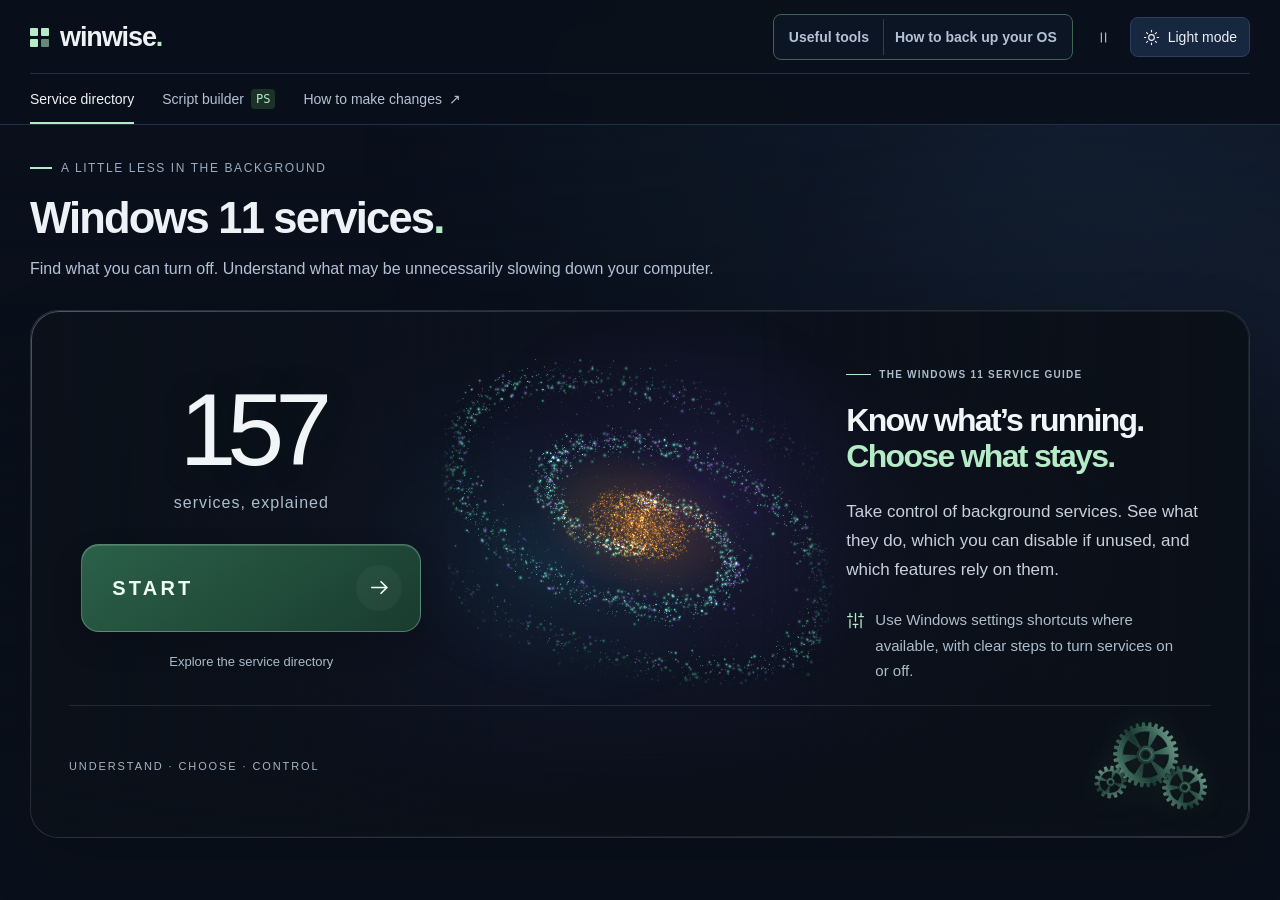
==== index.html @ 553a7d53 "Rework the backup page around Windows 11 recovery choices Add a table of what each option does to pe" ====
<!doctype html>
<!-- Built from src/ by tools/build.mjs. Edit the files in src/, then run: node tools/build.mjs -->
<html lang="en" data-theme="dark" data-motion="running">
<head>
  <meta charset="utf-8">
  <meta name="viewport" content="width=device-width,initial-scale=1">
  <meta name="theme-color" content="#0a101b">
  <meta name="color-scheme" content="dark light">
  <meta name="description" content="Explore Windows 11 services and useful tools, understand privacy and performance tradeoffs, and build a PowerShell script with backup and restore instructions.">
  <title>Winwise — Windows 11 service guide</title>
  <link rel="icon" href="[data-uri]">
  <script>'use strict';
// Always open in dark mode, before the first paint. Light mode is an in-page choice.
(() => {
  const theme = 'dark';
  let motion = 'running';
  try {
    if (localStorage.getItem('winwise.motion') === 'paused') motion = 'paused';
  } catch { /* The default also works when browser storage is unavailable. */ }
  if (window.matchMedia?.('(prefers-reduced-motion: reduce)').matches) motion = 'paused';
  document.documentElement.dataset.theme = theme;
  document.documentElement.dataset.motion = motion;
  // Hide the directory before the first paint on a fresh homepage visit.
  document.documentElement.dataset.intro = !location.hash || location.hash === '#directory' ? 'waiting' : 'ready';
  document.querySelector('meta[name="theme-color"]').content = theme === 'dark' ? '#0a101b' : '#e8eef6';
})();
</script>
  <style>/* The entire UI derives its colors from one palette. Dark is the fallback. */
:root {
  color-scheme: dark;
  --page: #0a101b;
  --surface: #0f1929;
  --surface-raised: #172740;
  --surface-inset: #0c1524;
  --surface-hover: #1b2e49;
  --panel-gradient: linear-gradient(135deg,#162840,#0f1929 68%);
  --header: #0a101bf2;
  --text: #eef1f5;
  --text-secondary: #b4c2d5;
  --text-muted: #9cabc0;
  --line: #2c405c;
  --line-soft: #203149;
  --accent: #b5ebc6;
  --accent-hover: #cbf5d7;
  --accent-text: #152b1d;
  --accent-soft: #1d3227;
  --accent-border: #3d6550;
  --focus: #a5d9b6;
  --tag-amber-bg: #32281c;
  --tag-amber-text: #f0c38a;
  --tag-amber-border: #624b2c;
  --tag-purple-bg: #292437;
  --tag-purple-text: #ccbaf3;
  --tag-purple-border: #514267;
  --tag-blue-bg: #202c37;
  --tag-blue-text: #b6ccdf;
  --tag-blue-border: #3b5269;
  --risk-bg: #382023;
  --risk-text: #ffc0bd;
  --risk-border: #80504d;
  --note-bg: #15243a;
  --note-border: #344d70;
  --note-text: #bccfe8;
  --code-bg: #091220;
  --code-text: #c8decf;
  --shadow: 0 20px 60px #00000022;
  --backdrop: #020406bc;
  --halo-one: #548fd11a;
  --halo-two: #6b84cf1a;
  --ambient-opacity: 1;
  --selection-bg: #365947;
  --selection-text: #f1fff5;
}
:root[data-theme="light"] {
  color-scheme: light;
  --page: #e8eef6;
  --surface: #f7faff;
  --surface-raised: #edf3fb;
  --surface-inset: #e5edf7;
  --surface-hover: #deebf9;
  --panel-gradient: linear-gradient(135deg,#eaf2ff,#f7faff 68%);
  --header: #f3f7fdf2;
  --text: #1d2832;
  --text-secondary: #4d6078;
  --text-muted: #586b82;
  --line: #c3d3e6;
  --line-soft: #d7e2f0;
  --accent: #246747;
  --accent-hover: #1c573a;
  --accent-text: #ffffff;
  --accent-soft: #e5f2e9;
  --accent-border: #afd0bb;
  --focus: #367e57;
  --tag-amber-bg: #fff5e6;
  --tag-amber-text: #825119;
  --tag-amber-border: #e8cba3;
  --tag-purple-bg: #f0eafb;
  --tag-purple-text: #694497;
  --tag-purple-border: #d4c2e8;
  --tag-blue-bg: #e8f0f7;
  --tag-blue-text: #3f5a73;
  --tag-blue-border: #bfd0df;
  --risk-bg: #fff0ef;
  --risk-text: #a32927;
  --risk-border: #e6a7a3;
  --note-bg: #e6effb;
  --note-border: #bed0e7;
  --note-text: #425e80;
  --code-bg: #e4edf7;
  --code-text: #284c36;
  --shadow: 0 15px 45px #32475d0a;
  --backdrop: #17242b75;
  --halo-one: #6699dc12;
  --halo-two: #8599d910;
  --ambient-opacity: .9;
  --selection-bg: #c5e3d0;
  --selection-text: #193322;
}
html,body { background: var(--page); color: var(--text); }
::selection { background: var(--selection-bg); color: var(--selection-text); }
</style>
  <style>/* Shared layout and components: every painted UI surface uses the active palette. */
*{box-sizing:border-box}
html{font-family:Inter,-apple-system,BlinkMacSystemFont,'Segoe UI',sans-serif;font-size:16px;font-synthesis:none;scroll-padding-top:95px}
body{margin:0;min-height:100dvh;isolation:isolate;line-height:1.5}
button,input,select{font:inherit}button,a{touch-action:manipulation;-webkit-tap-highlight-color:transparent}button{border:0;background:transparent;color:inherit;cursor:pointer}a{color:inherit;text-decoration:none}button:disabled{cursor:default}svg{display:block;width:20px;height:20px;flex-shrink:0}h1,h2,h3,p{margin-top:0}button:focus-visible,a:focus-visible,input:focus-visible,select:focus-visible,summary:focus-visible{outline:2px solid var(--focus);outline-offset:4px}input{color:var(--text)}[hidden]{display:none!important}.sr-only{position:absolute;width:1px;height:1px;padding:0;margin:-1px;overflow:hidden;clip:rect(0,0,0,0);white-space:nowrap;border:0}.skip-link{position:fixed;top:-70px;left:20px;z-index:20;background:var(--accent);color:var(--accent-text);padding:12px 18px;border-radius:8px}.skip-link:focus{top:14px}
/* Quiet particle field behind the working surface. */
.ambient-scene{position:fixed;inset:0;overflow:hidden;pointer-events:none;z-index:0;contain:strict;opacity:var(--ambient-opacity)}.ambient-scene canvas{position:absolute;inset:0;width:100%;height:100%}.ambient-halo{position:absolute;inset:-15%;background:radial-gradient(ellipse at 75% 24%,var(--halo-one),transparent 40%),radial-gradient(ellipse at 92% 43%,var(--halo-two),transparent 32%);animation:ambient-drift 38s ease-in-out infinite alternate;will-change:transform}.ambient-vignette{position:absolute;inset:0;background:linear-gradient(180deg,transparent 10%,var(--page) 85%)}@keyframes ambient-drift{from{transform:translate3d(-2%,-1%,0) scale(1)}to{transform:translate3d(2%,3%,0) scale(1.06)}}[data-motion="paused"] .ambient-halo,[data-page-visibility="hidden"] .ambient-halo{animation-play-state:paused;will-change:auto}
/* Header and visible mode control. */
.site-header{position:relative;z-index:2;background:var(--header);border-bottom:1px solid var(--line-soft);backdrop-filter:blur(14px)}.header-inner{max-width:1540px;margin:auto;min-height:80px;padding:0 40px;display:flex;align-items:center;gap:44px}.brand{display:flex;align-items:center;font-size:27px;font-weight:750;letter-spacing:-1.1px;flex-shrink:0}.brand-symbol{display:grid;grid-template-columns:repeat(2,8px);gap:3px;margin-right:11px}.brand-symbol i{width:8px;height:8px;background:var(--accent);border-radius:1px}.brand-symbol i:last-child{opacity:.55}.brand-dot{color:var(--accent)}.top-nav{display:flex;align-self:stretch;align-items:stretch;gap:26px;font-size:.875rem;font-weight:500}.top-nav a,.top-nav button{display:flex;align-items:center;gap:7px;position:relative;color:var(--text-secondary);padding:0;white-space:nowrap}.top-nav a:hover,.top-nav button:hover,.top-nav a.active{color:var(--text)}.top-nav .active:after{content:'';height:2px;background:var(--accent);position:absolute;bottom:0;left:0;right:0}.nav-pill{font-family:Consolas,monospace;font-size:.75rem;line-height:1.5;color:var(--accent);background:var(--accent-soft);border-radius:4px;padding:1px 5px}.header-utilities{display:flex;align-items:center;gap:17px;margin-left:auto;flex-shrink:0}.os-tag{display:flex;align-items:center;gap:7px;font-size:.75rem;white-space:nowrap;color:var(--text-muted)}.os-tag svg{width:15px;height:15px}.appearance-controls{display:flex;align-items:center;gap:8px}.appearance-button{height:40px;width:37px;display:flex;align-items:center;justify-content:center;gap:8px;border-radius:8px;color:var(--text-secondary);border:1px solid transparent;flex-shrink:0}.appearance-button svg{height:17px;width:17px}.appearance-button:hover{background:var(--surface-hover);color:var(--text)}.appearance-button:disabled{opacity:.5}.appearance-button.theme-toggle{width:auto;padding:0 12px;background:var(--surface-raised);border-color:var(--line);color:var(--text);font-size:.875rem;font-weight:500;white-space:nowrap}.appearance-button.theme-toggle:hover{border-color:var(--accent-border);background:var(--accent-soft)}.appearance-button .sun-icon,.appearance-button .play-icon{display:none}[data-theme="dark"] .appearance-button .sun-icon{display:block}[data-theme="dark"] .appearance-button .moon-icon{display:none}[data-motion="paused"] .appearance-button .play-icon{display:block}[data-motion="paused"] .appearance-button .pause-icon{display:none}
/* Page and compact overview. */
.page-shell{position:relative;z-index:1;max-width:1540px;margin:auto;padding:40px 40px 0}.intro{display:flex;justify-content:space-between;align-items:center;gap:30px;margin-bottom:28px}.eyebrow{display:flex;align-items:center;gap:9px;font-size:.75rem;font-weight:500;letter-spacing:1.6px;color:var(--text-muted);margin:0 0 15px}.tiny-line{height:2px;width:22px;background:var(--accent)}h1{font-size:clamp(2rem,3.4vw,3rem);font-weight:650;letter-spacing:-1.8px;line-height:1.2;margin:0 0 11px}h1>span{color:var(--accent)}.intro-copy{font-size:1rem;color:var(--text-secondary);line-height:1.7;margin:0}.intro-action{display:flex;flex-direction:column;align-items:flex-end;gap:11px}.intro-action>span{font-size:.75rem;color:var(--text-muted)}.primary-button{display:inline-flex;align-items:center;justify-content:center;gap:9px;border-radius:8px;padding:12px 17px;font-size:.9rem;font-weight:600;line-height:1.5;color:var(--accent-text);background:var(--accent);min-height:44px}.primary-button svg{width:18px;height:18px}.primary-button:hover{background:var(--accent-hover)}.primary-button:disabled{background:var(--surface-hover);color:var(--text-muted);border:1px solid var(--line);cursor:not-allowed}.overview{display:grid;grid-template-columns:1.1fr 1fr 1fr;gap:13px;margin-bottom:28px}.overview-total,.overview-item{display:flex;align-items:center;gap:14px;border:1px solid var(--line);background:var(--surface);border-radius:11px;padding:19px 22px;text-align:left;min-width:0}.overview-total{background:linear-gradient(115deg,var(--accent-soft),var(--surface) 80%);border-color:var(--accent-border)}.overview-icon{display:grid;place-items:center;height:42px;width:42px;flex-shrink:0;background:var(--surface-raised);border:1px solid var(--line);color:var(--text-secondary);border-radius:9px}.overview-total .overview-icon{background:var(--accent-soft);color:var(--accent);border-color:var(--accent-border)}.overview-icon.purple{color:var(--tag-purple-text);background:var(--tag-purple-bg);border-color:var(--tag-purple-border)}.overview-icon.mint{color:var(--accent);background:var(--accent-soft);border-color:var(--accent-border)}.overview-icon svg{width:20px;height:20px}.overview-total strong{font-size:1.8rem;line-height:1.15;font-weight:600;font-variant-numeric:tabular-nums;letter-spacing:-.7px}.overview-total-copy>span{display:block;font-size:.75rem;color:var(--text-secondary);margin-top:3px}.stat-annotation{margin-left:auto;border-left:1px solid var(--line);padding-left:14px;color:var(--text-muted);font-size:.75rem;line-height:1.65}.overview-item strong{display:block;font-size:1rem;font-weight:600}.overview-item>div>span{display:block;margin-top:4px;font-size:.875rem;color:var(--text-muted);line-height:1.5}.overview-item:hover{background:var(--surface-raised);border-color:var(--accent-border)}.overview-arrow{margin-left:auto;color:var(--text-muted);font-size:20px}
/* One continuous directory workspace with a distinct navigation rail. */
.workspace{display:grid;grid-template-columns:222px minmax(0,1fr);align-items:start;background:var(--surface);border:1px solid var(--line);border-radius:15px;box-shadow:var(--shadow);overflow:hidden;scroll-margin-top:24px}.sidebar{padding:26px 15px 22px;background:var(--surface-inset);border-right:1px solid var(--line);align-self:stretch}.section-label{font-size:.75rem;font-weight:500;letter-spacing:1.4px;color:var(--text-muted);margin:0 0 17px 10px}.category-nav{display:grid;gap:5px}.category-nav button{display:flex;align-items:center;gap:10px;width:100%;padding:11px 10px;min-height:44px;text-align:left;font-size:.875rem;font-weight:500;color:var(--text-secondary);border-radius:7px;line-height:1.5}.category-nav button svg{height:18px;width:18px}.category-nav button>span{margin-left:auto;color:var(--text-muted);font-size:.75rem;font-variant-numeric:tabular-nums}.category-nav button:hover{background:var(--surface-hover)}.category-nav button.selected{color:var(--accent);background:var(--accent-soft)}.category-nav button.selected>span{color:var(--accent);background:var(--surface-inset);padding:2px 5px;border-radius:4px}.sidebar-note{border-top:1px solid var(--line);padding:22px 10px 18px;margin-top:25px}.sidebar-note>span{display:block;color:var(--accent);margin-bottom:14px}.sidebar-note h2{font-size:1.05rem;line-height:1.5;font-weight:600;letter-spacing:-.25px;margin:0 0 10px}.sidebar-note p{font-size:.875rem;line-height:1.7;color:var(--text-secondary);margin-bottom:17px}.sidebar-note button{color:var(--accent);font-size:.875rem;text-align:left;padding:0;line-height:1.6;display:flex;gap:8px}.sidebar-source{display:flex;gap:9px;align-items:center;color:var(--text-muted);font-size:.875rem;padding:9px 10px}.sidebar-source svg{width:17px;height:17px}.sidebar-source:hover{color:var(--accent)}.directory-content{padding:25px 27px 0;min-width:0}.directory-heading{display:flex;justify-content:space-between;align-items:center;margin-bottom:21px}.directory-heading h2{display:flex;align-items:center;gap:9px;font-size:1.2rem;font-weight:600;letter-spacing:-.4px;margin:0}.directory-heading h2 span{font-size:.75rem;font-weight:500;line-height:1.5;background:var(--surface-raised);border:1px solid var(--line);color:var(--text-muted);padding:2px 7px;border-radius:5px;letter-spacing:0}.directory-heading p{font-size:.875rem;color:var(--text-secondary);line-height:1.6;margin:7px 0 0}.directory-toolbar{display:flex;gap:11px;margin-bottom:15px}.search-box{flex:1;min-width:0;display:flex;align-items:center;gap:11px;background:var(--surface-inset);border:1px solid var(--line);border-radius:8px;padding:0 14px;min-height:47px}.search-box>span{color:var(--text-muted)}.search-box svg{width:18px;height:18px}.search-box input{flex:1;min-width:0;width:100%;height:45px;background:transparent;border:0;outline:0;font-size:.9rem;color:var(--text)}.search-box input::placeholder{color:var(--text-muted)}.search-box input:focus-visible{outline:0}.search-box:focus-within{border-color:var(--accent-border);box-shadow:0 0 0 2px var(--accent-soft)}.search-box kbd{font-family:inherit;font-size:.75rem;color:var(--text-muted);border:1px solid var(--line);border-radius:4px;padding:0 6px;background:var(--surface)}.sort-control{position:relative;min-width:174px;display:flex;align-items:center}.sort-control select{appearance:none;width:100%;height:47px;font-size:.875rem;padding:0 35px 0 13px;background:var(--surface-inset);border:1px solid var(--line);border-radius:8px;color:var(--text-secondary);cursor:pointer}.sort-control>span:last-child{position:absolute;right:12px;pointer-events:none;color:var(--text-muted)}.sort-control svg{width:15px;height:15px}.filter-row{margin-bottom:18px}.recommendation-filters{display:flex;flex-wrap:wrap;gap:7px}.recommendation-filters button{display:flex;align-items:center;gap:7px;min-height:34px;padding:6px 9px;border:1px solid var(--line);border-radius:6px;background:var(--surface);color:var(--text-secondary);font-size:.875rem;line-height:1.4}.recommendation-filters button:hover{background:var(--surface-hover)}.recommendation-filters button.selected{background:var(--accent-soft);border-color:var(--accent-border);color:var(--accent)}.key-mark{height:6px;width:6px;border-radius:50%;flex-shrink:0}.key-mark.amber{background:var(--tag-amber-text)}.key-mark.purple{background:var(--tag-purple-text)}.key-mark.gray{background:var(--tag-blue-text)}.context-note{display:flex;align-items:flex-start;gap:10px;padding:12px 14px;margin-bottom:22px;border:1px solid var(--note-border);background:var(--note-bg);border-radius:8px}.context-note>span{color:var(--note-text);margin-top:3px}.context-note svg{width:17px;height:17px}.context-note p{font-size:.875rem;color:var(--note-text);line-height:1.7;margin:0}.context-note strong{font-weight:600;color:var(--text)}.results-meta{display:flex;justify-content:space-between;align-items:center;gap:18px;margin-bottom:12px}.results-meta p{margin:0;font-size:.75rem;color:var(--text-muted)}.results-meta p b{color:var(--text-secondary);font-weight:600}.results-meta>span{font-size:.75rem;letter-spacing:.7px;color:var(--text-muted)}
/* Service list and readable labels. */
.service-table{border:1px solid var(--line);border-radius:9px;overflow:hidden;background:var(--surface-inset)}.table-head,.service-row{display:grid;grid-template-columns:minmax(205px,1.15fr) minmax(163px,.85fr) minmax(210px,1.2fr) 15px;gap:18px;align-items:center}.table-head{padding:13px 19px;background:var(--surface-raised);font-size:.75rem;letter-spacing:.7px;color:var(--text-muted);font-weight:500}.service-row{width:100%;text-align:left;padding:21px 19px;border-top:1px solid var(--line-soft);background:var(--surface);min-height:105px}.service-row:hover{background:var(--surface-raised)}.service-row:hover .row-arrow{color:var(--accent);transform:translateX(3px)}.service-row:focus-visible{outline-offset:-3px;border-radius:5px}.service-identity{display:flex;align-items:flex-start;gap:12px;min-width:0}.service-icon{height:34px;width:34px;display:grid;place-items:center;border:1px solid var(--line);border-radius:8px;background:var(--surface-raised);color:var(--text-secondary);flex-shrink:0}.service-icon svg{width:17px;height:17px}.service-identity h3,.service-name{display:block;font-size:.95rem;line-height:1.5;font-weight:550;letter-spacing:-.1px;margin:0 0 5px;overflow-wrap:anywhere}.service-code{font-family:'SFMono-Regular',Consolas,monospace;font-size:.75rem;line-height:1.55;color:var(--text-muted);overflow-wrap:anywhere;display:block}.recommendation{display:inline-flex;align-items:center;gap:6px;width:fit-content;border:1px solid;border-radius:5px;padding:5px 7px;font-size:.8125rem;font-weight:500;line-height:1.45}.recommendation svg{height:13px;width:13px}.recommendation.conditional{background:var(--tag-amber-bg);color:var(--tag-amber-text);border-color:var(--tag-amber-border)}.recommendation.settings{background:var(--tag-purple-bg);color:var(--tag-purple-text);border-color:var(--tag-purple-border)}.recommendation.keep{background:var(--tag-blue-bg);color:var(--tag-blue-text);border-color:var(--tag-blue-border)}.row-reason{font-size:.875rem;color:var(--text-secondary);line-height:1.75}.row-arrow{color:var(--text-muted);transition:transform .15s}.row-arrow svg{height:16px;width:16px}.directory-footer{display:flex;gap:10px;align-items:flex-start;padding:21px 0 23px;color:var(--text-muted)}.directory-footer>span{margin-top:4px;flex-shrink:0}.directory-footer p{font-size:.875rem;line-height:1.75;margin:0}.directory-footer button{color:var(--accent);font-size:inherit;padding:0;text-align:left;margin-left:3px}.site-footer{display:flex;align-items:center;gap:20px;margin-top:30px;padding:23px 0 27px;color:var(--text-muted)}.footer-wordmark{font-size:1.1rem;font-weight:650;letter-spacing:-.5px}.site-footer p{font-size:.75rem;margin:0;line-height:1.6}.site-footer button{font-size:.875rem;margin-left:auto;color:var(--text-secondary);padding:5px 0}.site-footer button:hover{color:var(--accent)}.empty-state{text-align:center;padding:50px 20px;background:var(--surface-inset);border:1px solid var(--line);border-radius:10px}.empty-state>span{display:flex;justify-content:center;color:var(--accent)}.empty-state>span svg{width:27px;height:27px}.empty-state h3{margin:17px 0 8px;font-size:1.2rem;font-weight:600}.empty-state p{color:var(--text-secondary);font-size:1rem;line-height:1.7}.small-note{font-size:.875rem;color:var(--text-muted);line-height:1.7}
/* Dialogs follow the active theme, including code, copy states, and notes. */
.detail-dialog{width:min(680px,calc(100% - 32px));max-height:calc(100dvh - 48px);border:1px solid var(--line);border-radius:14px;background:var(--surface);color:var(--text);padding:0;overflow:auto;box-shadow:var(--shadow)}.detail-dialog::backdrop{background:var(--backdrop);backdrop-filter:blur(5px)}.dialog-topline{position:sticky;top:0;z-index:1;display:flex;align-items:center;justify-content:space-between;padding:14px 27px;border-bottom:1px solid var(--line);background:var(--surface)}.dialog-topline>span{font-size:.75rem;letter-spacing:1.5px;color:var(--text-muted)}.icon-button{display:grid;place-items:center;padding:8px;border-radius:6px;color:var(--text-secondary)}.icon-button:hover{background:var(--surface-hover)}#dialog-content{padding:27px}.dialog-title-row{display:flex;align-items:flex-start;gap:15px;margin-bottom:20px}.dialog-title-row .service-icon{width:45px;height:45px;background:var(--accent-soft);border-color:var(--accent-border);color:var(--accent)}.dialog-title-row .service-icon svg{width:21px;height:21px}#dialog-title{font-size:1.65rem;font-weight:600;letter-spacing:-.7px;line-height:1.35;margin:0 0 10px;overflow-wrap:anywhere}.detail-code{font-family:'SFMono-Regular',Consolas,monospace;display:flex;align-items:center;gap:9px;font-size:.8125rem;line-height:1.6;color:var(--text-muted);overflow-wrap:anywhere}.detail-code button{padding:0;color:var(--accent)}.detail-code svg{width:15px;height:15px}.detail-tags{display:flex;flex-wrap:wrap;align-items:center;gap:8px;margin-bottom:22px}.category-tag{font-size:.8125rem;padding:5px 8px;border:1px solid var(--line);border-radius:5px;color:var(--text-secondary)}.service-explainer,#dialog-content>.lead{font-size:1rem;line-height:1.8;color:var(--text-secondary);margin:0 0 22px}.service-availability{background:var(--accent-soft);border-left:2px solid var(--accent);border-radius:0 8px 8px 0;padding:13px 15px;margin:0 0 21px;font-size:.875rem;line-height:1.75;color:var(--text-secondary)}.service-availability strong{display:block;color:var(--accent);font-weight:600;margin-bottom:5px}.detail-section{padding:20px 0;border-top:1px solid var(--line-soft)}.detail-section h3{font-size:.95rem;font-weight:600;margin:0 0 10px}.detail-section p{font-size:1rem;color:var(--text-secondary);line-height:1.75;margin:0}.detail-section code,.guide-steps code{font-size:.875rem;background:var(--surface-raised);color:var(--accent);border-radius:4px;padding:2px 5px;overflow-wrap:anywhere}.detail-callout{background:var(--note-bg);border:1px solid var(--note-border);border-radius:9px;padding:16px 18px;margin:4px 0 21px}.detail-callout h3{font-size:.875rem;color:var(--text);font-weight:600;margin:0 0 8px}.detail-callout p{font-size:.875rem;color:var(--note-text);line-height:1.75;margin:0}.detail-bottom{display:flex;justify-content:space-between;align-items:center;gap:18px;border-top:1px solid var(--line-soft);padding-top:19px}.source-link{display:inline-flex;align-items:center;gap:6px;color:var(--accent);font-size:.875rem;line-height:1.6}.source-link svg{width:14px;height:14px}.source-link:hover{text-decoration:underline}.text-button{font-size:.875rem;line-height:1.6;color:var(--text-secondary);padding:0;text-align:right}.text-button:hover{color:var(--accent)}.add-script-button{margin-bottom:22px}.guide-steps{list-style:none;padding:0;counter-reset:step;display:grid;gap:26px;margin:26px 0}.guide-steps li{padding-left:43px;position:relative;counter-increment:step}.guide-steps li:before{content:counter(step,decimal-leading-zero);position:absolute;left:0;top:1px;display:grid;place-items:center;width:28px;height:28px;border-radius:6px;background:var(--accent-soft);color:var(--accent);font-size:.75rem;font-family:Consolas,monospace}.guide-steps h3{font-size:1rem;margin:0 0 8px;font-weight:600}.guide-steps p{font-size:1rem;line-height:1.75;color:var(--text-secondary);margin:0}.guide-legend{display:grid;grid-template-columns:repeat(3,1fr);gap:10px;margin:24px 0}.guide-legend>div{padding:14px;border:1px solid var(--line);border-radius:8px;background:var(--surface-inset)}.guide-legend h3{font-size:.875rem;margin:0 0 8px}.guide-legend p{font-size:.875rem;color:var(--text-secondary);line-height:1.7;margin:0}.source-list{list-style:none;padding:0;margin:23px 0 0}.source-list li{padding:16px 0;border-top:1px solid var(--line-soft)}.source-list a{font-size:.95rem;color:var(--accent);line-height:1.6;font-weight:500}.source-list a:hover{text-decoration:underline}.source-list p{font-size:.875rem;color:var(--text-secondary);line-height:1.7;margin:5px 0 0}.code-block{position:relative;background:var(--code-bg);border:1px solid var(--line-soft);color:var(--code-text);padding:18px;border-radius:9px;margin:20px 0}.code-block pre{white-space:pre-wrap;overflow-wrap:anywhere;margin:0;font-size:.875rem;line-height:1.8;font-family:'SFMono-Regular',Consolas,monospace}.code-block button{display:flex;align-items:center;gap:6px;margin-top:12px;padding:6px 0 0;color:var(--accent);font-size:.875rem}.code-block svg{width:15px;height:15px}.script-preview{max-height:430px;overflow:auto}.script-preview>.copy-button{position:sticky;bottom:0;background:var(--code-bg);padding:7px;border-radius:5px}.toast{position:fixed;bottom:25px;left:50%;transform:translate(-50%,15px);z-index:20;max-width:calc(100% - 32px);background:var(--surface-raised);color:var(--text);border:1px solid var(--line);box-shadow:var(--shadow);border-radius:8px;padding:13px 20px;font-size:.875rem;text-align:center;opacity:0;pointer-events:none;transition:opacity .2s,transform .2s}.toast.visible{opacity:1;transform:translate(-50%,0)}.noscript{padding:20px;margin:20px;border:1px solid var(--line);background:var(--surface);color:var(--text)}.noscript a{color:var(--accent);text-decoration:underline}
/* Script creator: the same surfaces, navigation and contrast hierarchy. */
.builder-view{scroll-margin-top:24px}.builder-heading{display:flex;align-items:center;justify-content:space-between;gap:22px;margin:7px 0 25px}.builder-heading .section-label{color:var(--accent);margin:0 0 10px}.builder-heading h2{font-size:1.8rem;font-weight:600;letter-spacing:-.7px;line-height:1.3;margin:0 0 9px}.builder-heading h2>span{color:var(--accent)}.builder-heading p:last-child{font-size:1rem;color:var(--text-secondary);line-height:1.75;margin:0}.back-link{font-size:.875rem;color:var(--text-secondary);flex-shrink:0}.back-link:hover{color:var(--accent)}.builder-layout{display:grid;grid-template-columns:minmax(0,1fr) 330px;gap:24px;align-items:start}.builder-options{padding:24px;background:var(--surface);border:1px solid var(--line);border-radius:14px}.preset-card{display:flex;align-items:center;gap:14px;background:var(--accent-soft);border:1px solid var(--accent-border);border-radius:9px;padding:17px;margin-bottom:27px}.preset-icon{display:grid;place-items:center;width:38px;height:38px;flex-shrink:0;background:var(--surface-inset);border:1px solid var(--accent-border);border-radius:8px;color:var(--accent)}.preset-card h3{font-size:1rem;margin:0 0 6px;font-weight:600}.preset-card p{font-size:.875rem;line-height:1.7;color:var(--text-secondary);margin:0}.preset-card button{display:flex;align-items:center;gap:8px;margin-left:auto;padding:10px 12px;background:var(--surface);border:1px solid var(--accent-border);border-radius:7px;color:var(--accent);font-size:.875rem;font-weight:500;flex-shrink:0}.preset-card button:hover{background:var(--surface-hover)}.preset-card button svg{width:14px;height:14px}.step-heading{display:flex;align-items:flex-start;gap:11px;margin:0 0 18px}.step-heading>span{width:28px;height:28px;display:grid;place-items:center;background:var(--surface-raised);border:1px solid var(--line);color:var(--text-secondary);border-radius:6px;font-family:Consolas,monospace;font-size:.75rem;flex-shrink:0;margin-top:2px}.step-heading h3{font-size:1.05rem;font-weight:600;letter-spacing:-.25px;margin:0 0 6px}.step-heading p{font-size:.875rem;color:var(--text-secondary);line-height:1.6;margin:0}.feature-grid{display:grid;grid-template-columns:1fr 1fr;gap:12px}.feature-card{position:relative;display:flex;flex-direction:column;padding:18px;background:var(--surface-inset);border:1px solid var(--line);border-radius:9px;cursor:pointer;min-width:0}.feature-card:hover{background:var(--surface-raised);border-color:var(--accent-border)}.feature-card.chosen{background:var(--accent-soft);border-color:var(--accent-border)}.feature-card>input{position:absolute;top:17px;right:17px;width:21px;height:21px;margin:0;opacity:0}.feature-card:focus-within{outline:2px solid var(--focus);outline-offset:3px}.feature-card-top{display:flex;align-items:center;justify-content:space-between;margin-bottom:16px;color:var(--text-secondary)}.feature-card-top>svg{width:20px;height:20px}.custom-checkbox{display:grid;place-items:center;width:21px;height:21px;background:var(--surface);border:1px solid var(--text-muted);border-radius:5px}.custom-checkbox svg{display:none;width:15px;height:15px}.feature-card>input:checked~.feature-card-top .custom-checkbox{background:var(--accent);color:var(--accent-text);border-color:var(--accent)}.feature-card>input:checked~.feature-card-top .custom-checkbox svg{display:block}.feature-card>input:indeterminate~.feature-card-top .custom-checkbox{background:var(--accent-border);border-color:var(--accent)}.feature-card>strong{font-size:1rem;font-weight:550;line-height:1.5;margin-bottom:8px}.feature-description{font-size:.875rem;color:var(--text-secondary);line-height:1.75;flex:1}.feature-count{font-family:Consolas,monospace;font-size:.75rem;color:var(--text-muted);margin-top:16px}.advanced-heading{margin-top:29px}.advanced-choices{border:1px solid var(--line);background:var(--surface-inset);border-radius:9px;overflow:hidden}.advanced-option{display:flex;align-items:flex-start;gap:12px;padding:19px;cursor:pointer}.advanced-option+.advanced-option{border-top:1px solid var(--line-soft)}.advanced-option:hover{background:var(--surface-raised)}.advanced-option input,.individual-picker input{width:18px;height:18px;flex-shrink:0;margin:4px 0 0;accent-color:var(--accent);cursor:pointer}.advanced-option>span{min-width:0}.advanced-option strong{display:block;font-size:1rem;font-weight:550;line-height:1.6;margin-bottom:5px}.advanced-option>span>span{display:block;font-size:.875rem;line-height:1.75;color:var(--text-secondary)}.advanced-option>code{flex-shrink:0;font-size:.75rem;padding:4px 6px;margin:2px 0 0 auto;background:var(--surface-raised);border:1px solid var(--line-soft);color:var(--text-muted);border-radius:4px}.individual-picker{border:1px solid var(--line);border-radius:9px;background:var(--surface-inset);margin-top:20px}.individual-picker summary{padding:18px;font-size:.95rem;font-weight:550;line-height:1.6;cursor:pointer}.individual-picker summary>span{font-size:.75rem;font-weight:400;color:var(--text-muted);margin-left:8px}.individual-picker>p{font-size:.875rem;color:var(--text-secondary);line-height:1.7;margin:0 18px 17px}.individual-picker>div{display:grid;grid-template-columns:1fr 1fr;gap:15px;padding:0 18px 19px}.individual-picker label{display:flex;align-items:flex-start;gap:10px;font-size:.875rem;line-height:1.6;cursor:pointer;min-width:0}.individual-picker label>span{overflow-wrap:anywhere}.individual-picker label code{display:block;font-size:.75rem;line-height:1.5;color:var(--text-muted);margin-top:4px}.builder-boundary{display:flex;align-items:flex-start;gap:10px;padding:20px 0 0}.builder-boundary>svg{width:17px;height:17px;color:var(--accent);margin-top:3px}.builder-boundary p{font-size:.875rem;color:var(--text-secondary);line-height:1.75;margin:0}.builder-summary{position:sticky;top:24px;background:var(--surface);border:1px solid var(--line);border-radius:12px;overflow:hidden;box-shadow:var(--shadow)}.summary-title{display:flex;align-items:center;justify-content:space-between;background:var(--surface-raised);border-bottom:1px solid var(--line);padding:20px;font-size:.75rem;letter-spacing:1px;color:var(--text-secondary)}.summary-title svg{width:18px;height:18px;color:var(--accent)}.summary-body{padding:21px}.summary-count{display:flex;align-items:center;justify-content:space-between;gap:13px}.summary-count h3{font-size:1.05rem;font-weight:600;margin:0}.summary-count button{font-size:.875rem;color:var(--text-muted);padding:3px 0}.summary-count button:hover{color:var(--accent)}.summary-count button:disabled{opacity:.5}#selected-count{font-size:.875rem;line-height:1.6;color:var(--text-secondary);margin:8px 0 17px}#selected-count strong{color:var(--accent);font-weight:600}#selected-services{max-height:360px;overflow:auto}.selection-empty{display:flex;align-items:center;flex-direction:column;padding:25px 16px;text-align:center;background:var(--surface-inset);border:1px dashed var(--line);border-radius:8px}.selection-empty>svg{width:23px;height:23px;color:var(--text-muted)}.selection-empty p{font-size:.875rem;color:var(--text-secondary);line-height:1.75;margin:13px 0 0}.selected-service{display:flex;justify-content:space-between;align-items:center;gap:10px;padding:13px 0;border-top:1px solid var(--line-soft)}.selected-service strong{display:block;font-size:.875rem;font-weight:500;line-height:1.6}.selected-service code{display:block;font-size:.75rem;color:var(--text-muted);margin-top:5px;overflow-wrap:anywhere}.selected-service>button{padding:5px;color:var(--text-muted);border-radius:5px;flex-shrink:0}.selected-service>button svg{width:15px;height:15px}.selected-service>button:hover{background:var(--surface-hover);color:var(--text)}.script-properties{display:grid;gap:11px;margin:23px 0}.script-properties>span{display:flex;align-items:center;gap:9px;color:var(--text-secondary);font-size:.875rem}.script-properties svg{width:15px;height:15px;color:var(--accent)}#download-script{width:100%;font-size:.875rem;min-height:47px}.secondary-button{display:flex;align-items:center;justify-content:center;gap:9px;padding:11px 12px;border:1px solid var(--line);border-radius:7px;background:var(--surface-raised);color:var(--text);font-size:.875rem;min-height:44px}.secondary-button svg{width:16px;height:16px}.secondary-button:not(:disabled):hover{background:var(--surface-hover);border-color:var(--accent-border)}.secondary-button:disabled{color:var(--text-muted);opacity:.65;cursor:not-allowed}#preview-script{width:100%;margin-top:9px}#template-status{text-align:center;font-size:.75rem;line-height:1.6;margin:11px 0 21px}.run-instructions-link{display:flex;align-items:center;justify-content:center;gap:7px;width:100%;font-size:.875rem;color:var(--accent);font-weight:500;padding:0}.run-instructions-link svg{width:14px;height:14px}.builder-expectation{padding-top:18px;border-top:1px solid var(--line-soft);color:var(--text-muted);font-size:.875rem;line-height:1.75;margin:20px 0 0}
/* Clear script-builder actions and in-context service details. */
.intro-action{gap:8px;max-width:none;flex-shrink:0}.intro-action .builder-button-note{font-size:.875rem;line-height:1.55;color:var(--text-secondary);text-align:right;white-space:nowrap}.advanced-option{align-items:center}.advanced-option>label{display:flex;align-items:flex-start;gap:12px;min-width:0;flex:1;cursor:pointer}.advanced-option>label>span{min-width:0}.advanced-option>label strong{display:block;font-size:1rem;font-weight:550;line-height:1.6;margin-bottom:5px}.advanced-option>label>span>span{display:block;font-size:.875rem;line-height:1.75;color:var(--text-secondary)}.advanced-option>label input{width:18px;height:18px;flex-shrink:0;margin:4px 0 0;accent-color:var(--accent);cursor:pointer}.builder-read-more{color:var(--accent);font-size:.875rem;font-weight:600;line-height:1.4;padding:6px 0;white-space:nowrap}.builder-read-more:hover{text-decoration:underline}.individual-picker>div{gap:0 18px}.individual-service{display:flex;align-items:center;justify-content:space-between;gap:10px;padding:9px 0;border-bottom:1px solid var(--line-soft);min-width:0}.individual-service label{flex:1}.selected-service>div{min-width:0}.selected-service .builder-read-more{display:block;margin-top:5px;font-size:.8125rem}.script-properties{gap:13px;margin:25px 0}.script-properties>span{gap:11px;font-size:1rem;line-height:1.5;color:var(--text)}.script-properties>span strong{font-weight:600}.script-properties>span code{font-size:.9em;color:var(--accent)}.script-properties svg{width:19px;height:19px;flex-shrink:0}.run-instructions-link{min-height:46px;border:1px solid var(--accent-border);border-radius:8px;background:var(--accent-soft);font-size:1rem;font-weight:650;padding:10px 14px}.run-instructions-link:hover{background:var(--surface-hover)}.run-instructions-link svg{width:17px;height:17px}

/* Responsive layout. Typography and themes remain the same at every width. */
@media(max-width:1320px){.header-inner{gap:28px;padding:0 30px}.top-nav{gap:21px}.os-tag{display:none}.page-shell{padding:34px 30px 0}.stat-annotation{display:none}.workspace{grid-template-columns:202px minmax(0,1fr)}.directory-content{padding:22px 22px 0}.table-head,.service-row{grid-template-columns:minmax(185px,1.1fr) minmax(156px,.9fr) minmax(180px,1.1fr) 14px;gap:14px}.service-icon{display:none}.dialog-title-row .service-icon{display:grid}.overview-total,.overview-item{padding:18px}.overview-item>div>span{font-size:.8125rem}.builder-layout{grid-template-columns:minmax(0,1fr) 305px}.builder-options{padding:21px}.preset-card{flex-wrap:wrap}.preset-card>div{flex:1}.preset-card button{margin-left:52px}.advanced-option>code{display:none}}
@media(max-width:1100px){.header-inner{gap:25px}.top-nav button[data-dialog="guide"]{display:none}.workspace{grid-template-columns:185px minmax(0,1fr)}.sidebar{padding-left:11px;padding-right:11px}.category-nav button{gap:8px;padding:11px 8px}.sidebar-note{padding-left:8px;padding-right:8px}.table-head,.service-row{grid-template-columns:minmax(172px,1.1fr) minmax(156px,.9fr) 14px}.table-head>span:nth-child(3){display:none}.row-reason{grid-row:2;grid-column:1/3;padding-top:3px}.row-arrow{grid-column:3;grid-row:1/3}.results-meta>span{display:none}.service-row{gap:11px 14px}.overview-icon{width:35px;height:35px}.overview-total,.overview-item{gap:11px;padding:17px}.overview-arrow{display:none}.builder-layout{grid-template-columns:minmax(0,1fr) 290px;gap:19px}.builder-options{padding:19px}.feature-grid{grid-template-columns:1fr}.feature-card{padding:18px}.feature-card-top{margin-bottom:11px}.feature-count{margin-top:11px}.individual-picker>div{grid-template-columns:1fr}.builder-heading h2{font-size:1.65rem}.builder-heading p:last-child{font-size:.95rem}.sort-control{min-width:164px}.search-box kbd{display:none}}
@media(max-width:860px){.header-inner{padding:0 23px;gap:21px}.top-nav{gap:17px}.header-utilities{gap:0}.page-shell{padding:30px 23px 0}.intro{gap:22px}.intro-action .primary-button{font-size:.875rem;padding:12px 14px}.overview{gap:10px}.overview-icon{display:none}.overview-total-copy>span{font-size:.8125rem}.overview-item>div>span{font-size:.8125rem}.workspace{display:block}.sidebar{border-right:0;border-bottom:1px solid var(--line);padding:13px 15px}.sidebar .section-label,.sidebar-note,.sidebar-source{display:none}.category-nav{display:flex;gap:6px;overflow:auto}.category-nav button{width:auto;flex-shrink:0;white-space:nowrap;padding:9px 12px;gap:9px}.category-nav button>span{margin-left:3px}.directory-content{padding:23px 23px 0}.table-head,.service-row{grid-template-columns:minmax(210px,1.2fr) minmax(170px,1fr) 14px}.service-icon{display:grid}.row-reason{padding-left:46px}.builder-heading{align-items:flex-start}.back-link{margin-top:20px}.builder-layout{grid-template-columns:minmax(0,1fr) 280px}.builder-options{padding:17px}.preset-card{padding:15px}.preset-icon{display:none}.preset-card button{margin:0}.feature-card{padding:16px}}
@media(max-width:680px){.header-inner{min-height:72px;flex-wrap:wrap;gap:0 20px;padding:0 20px}.brand{font-size:25px}.top-nav{order:3;width:100%;min-height:45px;gap:26px;border-top:1px solid var(--line-soft);margin-top:12px}.top-nav a{padding:0 0 11px}.top-nav button{padding-bottom:11px}.header-utilities{margin-left:auto;padding-top:13px}.brand{padding-top:13px}.appearance-controls{gap:6px}.appearance-button.theme-toggle{min-width:115px}.appearance-button{height:37px;width:33px}.page-shell{padding:28px 18px 0}.intro{display:block;margin-bottom:25px}.intro h1{font-size:2.25rem;letter-spacing:-1.4px}.intro-copy{font-size:1rem}.eyebrow{font-size:.75rem;letter-spacing:1.2px}.intro-action{flex-direction:row;justify-content:space-between;align-items:center;gap:18px;margin-top:20px}.intro-action>span{max-width:120px;font-size:.75rem;text-align:right;line-height:1.7}.overview{grid-template-columns:1fr 1fr;gap:10px;margin-bottom:23px}.overview-total{grid-column:1/-1;padding:14px 17px}.overview-total .overview-icon{display:grid;width:33px;height:33px}.overview-total-copy{display:flex;align-items:baseline;gap:9px}.overview-total strong{font-size:1.6rem}.overview-total-copy>span{font-size:.875rem}.overview-item{padding:15px 16px}.overview-item strong{font-size:1rem}.overview-item>div>span{font-size:.875rem}.workspace{border-radius:11px}.sidebar{padding:11px 10px}.category-nav button{font-size:.875rem;min-height:40px}.category-nav button svg{width:16px;height:16px}.directory-content{padding:19px 15px 0}.directory-heading h2{font-size:1.2rem}.directory-toolbar{flex-wrap:wrap;gap:9px}.search-box{flex-basis:100%}.sort-control{margin-left:auto;min-width:170px}.sort-control select{height:39px}.filter-row{margin-top:2px}.recommendation-filters{gap:6px}.recommendation-filters button{font-size:.8125rem}.context-note{padding:12px}.context-note p{font-size:.875rem}.table-head,.service-row{grid-template-columns:minmax(132px,1.1fr) minmax(144px,1fr) 12px;gap:12px;padding-left:13px;padding-right:13px}.service-icon{display:none}.service-identity h3,.service-name{font-size:.95rem}.service-code{font-size:.75rem}.recommendation{font-size:.75rem;padding:5px 6px;gap:5px}.recommendation svg{display:none}.row-reason{padding-left:0}.service-row{padding-top:18px;padding-bottom:18px}.table-head{font-size:.75rem;letter-spacing:.1px}.directory-footer{padding:19px 0}.directory-footer p{font-size:.875rem}.directory-footer button{display:block;margin:4px 0 0}.site-footer{margin-top:19px;gap:15px;flex-wrap:wrap;padding:20px 0 25px}.site-footer p{font-size:.75rem}.site-footer button{font-size:.875rem}.builder-heading{display:block;margin-top:31px}.builder-heading h2{font-size:1.6rem}.back-link{margin-top:13px;padding:0}.builder-layout{display:flex;flex-direction:column;gap:18px}.builder-options,.builder-summary{width:100%}.builder-summary{position:static}.builder-options{padding:19px}.feature-grid{grid-template-columns:1fr 1fr}.feature-card{padding:16px}.feature-card>strong{font-size:.95rem}.feature-description{font-size:.875rem}.preset-card{padding:16px;gap:11px}.preset-card>div{flex-basis:100%}.preset-card button{margin:0}.individual-picker>div{grid-template-columns:1fr}.builder-boundary{padding-top:18px}.summary-body{padding:22px}.detail-dialog{width:calc(100% - 22px);max-height:calc(100dvh - 24px);border-radius:11px}#dialog-content{padding:22px}.dialog-topline{padding:13px 20px}.dialog-title-row{gap:12px}#dialog-title{font-size:1.45rem}.guide-legend{grid-template-columns:1fr}.detail-bottom{flex-wrap:wrap}.guide-steps li{padding-left:39px}.script-preview{max-height:48dvh}.ambient-scene{opacity:calc(var(--ambient-opacity) * .8)}}
@media(max-width:430px){.header-inner{padding-left:17px;padding-right:17px;gap:0 8px}.header-utilities{padding-top:12px}.brand{font-size:24px}.appearance-controls{gap:4px}.appearance-button.theme-toggle{min-width:108px;padding:0 10px}.theme-toggle-label{font-size:.875rem}.top-nav{gap:20px;font-size:.875rem}.nav-pill{display:none}.page-shell{padding:25px 13px 0}.intro{padding:0 4px}.intro h1{font-size:2rem;letter-spacing:-1.25px}.intro-action>span{max-width:113px}.intro-action .primary-button{padding:11px 12px;font-size:.875rem}.overview-item{padding:14px}.directory-content{padding:19px 11px 0}.table-head,.service-row{grid-template-columns:minmax(0,1.1fr) minmax(0,1fr) 10px;gap:10px;padding-left:11px;padding-right:11px}.service-identity h3,.service-name{font-size:.875rem}.row-reason{font-size:.875rem}.recommendation{font-size:.75rem;white-space:normal}.table-head{font-size:.75rem;letter-spacing:0}.feature-grid{grid-template-columns:1fr}.builder-options{padding:17px}.feature-card{padding:18px}.feature-card>strong{font-size:1rem}.site-footer p{flex-basis:calc(100% - 100px)}.site-footer button{margin-left:0}}
@media(prefers-reduced-motion:reduce){*,*:before,*:after{transition:none!important;scroll-behavior:auto!important}.ambient-halo{animation:none;will-change:auto}}
.feature-count[data-feature-info]{font-size:.8125rem;color:var(--accent);padding:4px 0;font-weight:600;cursor:pointer}.feature-count[data-feature-info]:hover,.feature-count[data-feature-info]:focus{text-decoration:underline}.feature-service-list{display:grid;border:1px solid var(--line);border-radius:9px;overflow:hidden}.feature-service-list>button{display:flex;align-items:center;justify-content:space-between;gap:16px;padding:16px;text-align:left;background:var(--surface-inset)}.feature-service-list>button+button{border-top:1px solid var(--line-soft)}.feature-service-list>button:hover{background:var(--surface-raised)}.feature-service-list strong{display:block;font-size:1rem;font-weight:600}.feature-service-list code{display:block;margin-top:5px;color:var(--text-muted);font-size:.8125rem}.feature-service-list svg{width:17px;height:17px;color:var(--accent);flex-shrink:0}.script-features-intro{font-size:.9rem;line-height:1.6;color:var(--text-secondary);margin:23px 0 4px;font-weight:550}

/* Recovery guidance and scoped service-risk warnings. */
.recommendation-stack{display:flex;flex-direction:column;align-items:flex-start;gap:8px;min-width:0}
.recommendation{max-width:100%}.recommendation>span{min-width:0;overflow-wrap:anywhere}
.risk-badge{display:inline-flex;align-items:flex-start;gap:7px;border:1px solid var(--risk-border);border-radius:6px;padding:7px 8px;background:var(--risk-bg);color:var(--risk-text);font-size:.875rem;font-weight:600;line-height:1.5;max-width:100%}
.risk-badge svg{width:16px;height:16px;margin-top:2px;flex-shrink:0}.risk-badge>span{min-width:0}.risk-condition{font-size:.875rem;line-height:1.6;color:var(--text-secondary)}
.risk-callout{padding:18px;border:1px solid var(--risk-border);border-radius:9px;background:var(--risk-bg);margin:0 0 23px;color:var(--risk-text)}
.risk-callout h3{font-size:1rem;font-weight:600;line-height:1.6;margin:0 0 9px}.risk-callout p{font-size:1rem;line-height:1.75;margin:0 0 12px}.risk-callout .risk-exclusion{font-size:.875rem;font-weight:600}.risk-sources{display:grid;gap:7px}.risk-sources a{font-size:.875rem;line-height:1.6;text-decoration:underline;text-underline-offset:3px}
.filter-tooltip{position:relative;display:inline-flex;max-width:100%}.filter-tooltip>button{text-align:left}.filter-tooltip [role="tooltip"]{position:absolute;z-index:4;bottom:calc(100% + 8px);left:0;width:min(290px,calc(100vw - 90px));padding:12px 14px;border:1px solid var(--line);border-radius:8px;background:var(--surface-raised);color:var(--text);font-size:.875rem;line-height:1.65;font-weight:400;box-shadow:var(--shadow);display:none}
.filter-tooltip:not(.tooltip-dismissed):hover [role="tooltip"],.filter-tooltip:not(.tooltip-dismissed):focus-within [role="tooltip"]{display:block}
.settings-callout{padding:19px;border:1px solid var(--accent-border);background:var(--accent-soft);border-radius:9px;margin:0 0 23px}.settings-callout h3{font-size:1rem;font-weight:600;margin:0 0 10px}.settings-callout p{font-size:1rem;line-height:1.75;color:var(--text-secondary);margin:0 0 13px}.settings-callout .settings-path{font-size:.875rem;font-weight:500;color:var(--text)}.settings-callout .secondary-button{display:inline-flex;background:var(--surface);color:var(--accent);border-color:var(--accent-border);margin:2px 0 13px}.settings-callout .small-note{font-size:.875rem;margin:0 0 8px}.settings-callout .small-note:last-child{margin:0}
.backup-inline-link{font-size:1rem!important;line-height:1.75!important;color:var(--text-secondary)!important;margin:13px 0 0!important}.backup-inline-link a{color:var(--accent);text-decoration:underline;text-underline-offset:4px}.backup-inline-link a:hover{color:var(--focus)}
.backup-view{max-width:920px;margin:0 auto;scroll-margin-top:24px}.backup-heading{padding:5px 0 28px}.backup-heading h1{font-size:clamp(2rem,3.4vw,2.8rem);margin:0 0 17px}.backup-heading h1:focus{outline:none}.backup-lead{font-size:1.125rem;line-height:1.85;color:var(--text-secondary);max-width:760px;margin:0}.backup-panel{background:var(--surface);border:1px solid var(--line);border-radius:14px;overflow:hidden;box-shadow:var(--shadow)}
.backup-section{padding:30px 34px}.backup-section+.backup-section{border-top:1px solid var(--line)}.backup-section-heading{display:flex;align-items:center;gap:13px;margin-bottom:22px}.backup-number{display:grid;place-items:center;flex-shrink:0;width:33px;height:33px;border:1px solid var(--accent-border);border-radius:7px;background:var(--accent-soft);color:var(--accent);font-family:Consolas,monospace;font-size:.875rem}.backup-section h2{font-size:1.35rem;letter-spacing:-.4px;font-weight:600;line-height:1.4;margin:0}.backup-section h3{font-size:1rem;font-weight:600;line-height:1.6;margin:0 0 9px}.backup-section p,.backup-steps{font-size:1rem;color:var(--text-secondary);line-height:1.85}.backup-section strong{color:var(--text);font-weight:600}.backup-steps{margin:0 0 21px;padding-left:23px}.backup-steps li{padding-left:6px;margin-bottom:14px}.backup-steps li:last-child{margin-bottom:0}.backup-steps li::marker{color:var(--accent);font-weight:600}
.backup-note{padding:18px 21px;background:var(--surface-inset);border:1px solid var(--line);border-left:3px solid var(--accent);border-radius:0 9px 9px 0;margin:21px 0}.backup-note p{margin:0}.backup-note a{color:var(--accent);text-decoration:underline;text-underline-offset:3px}.backup-comparison{display:grid;grid-template-columns:1fr 1fr;gap:15px;margin:23px 0}.backup-comparison>div{border:1px solid var(--line);border-radius:10px;padding:21px;background:var(--surface-inset)}.backup-comparison>div>span{display:block;color:var(--accent);margin-bottom:16px}.backup-comparison p{margin:0}.backup-section .backup-limits{font-size:.875rem;line-height:1.8;margin:20px 0 0;color:var(--text-muted)}
.backup-recovery-option{border:1px solid var(--line);border-radius:9px;background:var(--surface-inset);margin:21px 0}.backup-recovery-option summary{padding:17px 20px;font-size:1rem;font-weight:500;cursor:pointer}.backup-recovery-option p{padding:0 20px 20px;margin:0}.backup-source-links{display:flex;flex-wrap:wrap;gap:12px 25px;margin-top:22px}.backup-bottom{display:flex;align-items:center;justify-content:space-between;gap:20px;padding:22px 34px;background:var(--surface-raised);border-top:1px solid var(--line)}.backup-bottom p{font-size:.875rem;color:var(--text-secondary);line-height:1.7;margin:0}
.backup-section h2:focus:not(:focus-visible){outline:none}.backup-section h2:focus-visible{outline:2px solid var(--focus);outline-offset:4px;border-radius:4px}.backup-section h3.backup-subheading{font-size:1.0625rem;margin:30px 0 12px}.backup-options{list-style:none;margin:22px 0 0;padding:0;display:grid;grid-template-columns:repeat(3,minmax(0,1fr));gap:14px}.backup-option{display:flex;flex-direction:column;gap:9px;min-width:0;padding:18px 18px 6px;border:1px solid var(--line);border-radius:10px;background:var(--surface-inset)}.backup-option-top{display:flex;align-items:center;flex-wrap:wrap;gap:10px}.backup-option-number{font-family:Consolas,monospace;font-size:.8125rem;color:var(--accent)}.backup-type{display:inline-flex;padding:2px 9px;border:1px solid;border-radius:999px;font-size:.75rem;font-weight:500;line-height:1.6}.backup-type-files{background:var(--accent-soft);border-color:var(--accent-border);color:var(--accent)}.backup-type-points{background:var(--tag-blue-bg);border-color:var(--tag-blue-border);color:var(--tag-blue-text)}.backup-type-media{background:var(--tag-purple-bg);border-color:var(--tag-purple-border);color:var(--tag-purple-text)}.backup-section .backup-option h3{font-size:1.0625rem;margin:2px 0 0}.backup-section .backup-option p{margin:0;font-size:.9375rem;line-height:1.7}.backup-section .backup-option .backup-option-files{margin-top:auto;font-size:.875rem;color:var(--text-muted)}.backup-jump{display:inline-flex;align-items:center;gap:6px;min-height:44px;color:var(--accent);font-size:.875rem;font-weight:600}.backup-jump:hover{text-decoration:underline;text-underline-offset:4px}.backup-inline-jump,.backup-list a{color:var(--accent);text-decoration:underline;text-underline-offset:3px}.backup-inline-jump:hover,.backup-list a:hover{color:var(--accent-hover)}
.backup-list{margin:0 0 21px;padding-left:23px;font-size:1rem;color:var(--text-secondary);line-height:1.85}.backup-list li{padding-left:6px;margin-bottom:10px}.backup-list li:last-child{margin-bottom:0}.backup-list li::marker{color:var(--accent)}.backup-note .backup-list{margin:0;font-size:.9375rem}.backup-recovery-option .backup-list{margin:0;padding:0 20px 20px 43px}.backup-facts{margin:20px 0 0;border:1px solid var(--line);border-radius:10px;background:var(--surface-inset);overflow:hidden}.backup-facts>div{display:grid;grid-template-columns:132px minmax(0,1fr);gap:16px;padding:11px 17px}.backup-facts>div+div{border-top:1px solid var(--line-soft)}.backup-facts dt{padding-top:2px;font-size:.75rem;font-weight:600;letter-spacing:.9px;line-height:1.7;text-transform:uppercase;color:var(--text-muted)}.backup-facts dd{margin:0;font-size:.9375rem;line-height:1.7;color:var(--text)}.backup-warning{margin:21px 0;padding:16px 20px;background:var(--tag-amber-bg);border:1px solid var(--tag-amber-border);border-left:3px solid var(--tag-amber-text);border-radius:0 9px 9px 0}.backup-section .backup-warning p{margin:0;color:var(--text)}.backup-section .backup-warning strong:first-child{color:var(--tag-amber-text)}.backup-paths>div{display:flex;flex-direction:column}.backup-section .backup-paths h3{font-size:1.0625rem}.backup-section .backup-path{align-self:flex-start;margin:0 0 16px;padding:4px 11px;border:1px solid var(--accent-border);border-radius:7px;background:var(--accent-soft);color:var(--accent);font-family:Consolas,monospace;font-size:.875rem;line-height:1.6}.backup-paths .backup-warning{margin:0 0 18px}.backup-paths .backup-steps{margin-bottom:0}.backup-paths .backup-steps li{margin-bottom:10px}.backup-bottom .tools-directory-link{flex-shrink:0}
.backup-type-removed{background:var(--tag-amber-bg);border-color:var(--tag-amber-border);color:var(--tag-amber-text)}.backup-steps a,.backup-section p a:not(.source-link){color:var(--accent);text-decoration:underline;text-underline-offset:3px}.backup-steps a:hover,.backup-section p a:not(.source-link):hover{color:var(--accent-hover)}
.backup-entry{margin:0 0 4px}.backup-entry>div{display:flex;flex-direction:column;gap:9px}.backup-section .backup-entry>div>span.backup-type{display:inline-flex;align-self:flex-start;margin:0}.backup-section .backup-entry h3{font-size:1.125rem;margin:2px 0 0}.backup-section .backup-entry p{font-size:.9375rem;line-height:1.7}.backup-entry-links{list-style:none;margin:4px 0 0;padding:0}.backup-entry-links .backup-jump{min-height:36px}
.backup-table-wrap{margin:20px 0 0;border:1px solid var(--line);border-radius:10px;background:var(--surface-inset);overflow:hidden}.backup-table{width:100%;border-collapse:collapse;font-size:.9375rem;line-height:1.6}.backup-table th,.backup-table td{padding:12px 14px;text-align:left;vertical-align:top;color:var(--text-secondary)}.backup-table thead th{font-size:.75rem;font-weight:600;letter-spacing:.9px;text-transform:uppercase;color:var(--text-muted);border-bottom:1px solid var(--line)}.backup-table tbody tr+tr>*{border-top:1px solid var(--line-soft)}.backup-table tbody th{font-weight:600;color:var(--text);width:26%}.backup-table .backup-type{margin:0 6px 4px 0}.backup-table td:last-child{width:17%}
.backup-group{display:flex;align-items:center;gap:13px;padding:22px 34px;border-top:1px solid var(--line);background:var(--surface-raised)}.backup-group h2{margin:0;font-size:1.0625rem;font-weight:600;letter-spacing:-.2px}
.backup-usb-uses{display:grid;grid-template-columns:repeat(3,minmax(0,1fr));gap:14px;margin:4px 0 21px}.backup-usb-uses>div{border:1px solid var(--line);border-radius:10px;padding:18px;background:var(--surface-inset)}.backup-section .backup-usb-uses h3{font-size:1rem;margin:0 0 6px}.backup-section .backup-usb-uses p{font-size:.9375rem;line-height:1.7;margin:0 0 10px}.backup-section .backup-usb-uses .backup-usb-result{font-size:.875rem;color:var(--text-muted)}.backup-usb-uses .backup-warning{margin:10px 0 0;padding:12px 14px}.backup-section .backup-usb-uses .backup-warning p{margin:0}.backup-recovery-option .backup-steps{padding:0 20px 20px 43px;margin:0}
@media(max-width:860px){.backup-usb-uses{grid-template-columns:1fr}}
@media(max-width:680px){.backup-group{padding:20px 21px}.backup-table thead{display:none}.backup-table,.backup-table tbody,.backup-table tr,.backup-table th,.backup-table td{display:block;width:auto!important}.backup-table tbody tr{padding:6px 0}.backup-table tbody tr+tr>*{border-top:0}.backup-table tbody tr+tr{border-top:1px solid var(--line)}.backup-table th,.backup-table td{padding:6px 15px}.backup-table td::before{content:attr(data-label);display:block;font-size:.6875rem;font-weight:600;letter-spacing:.9px;text-transform:uppercase;color:var(--text-muted)}}
@media(max-width:860px){.backup-options{grid-template-columns:repeat(2,minmax(0,1fr))}}
@media(max-width:560px){.backup-options{grid-template-columns:1fr}.backup-facts>div{grid-template-columns:1fr;gap:1px;padding:10px 15px}.backup-section h3.backup-subheading{margin-top:26px}.backup-warning{padding:15px 16px}.backup-recovery-option .backup-list{padding:0 17px 18px 38px}}
@media(max-width:1450px){.header-inner{flex-wrap:wrap;gap:0 24px;padding-top:14px}.brand,.header-utilities{padding-top:0}.header-utilities{margin-left:auto}.top-nav{order:3;flex-basis:100%;width:100%;min-width:0;min-height:51px;gap:28px;margin-top:13px;border-top:1px solid var(--line-soft);overflow-x:auto}.top-nav a,.top-nav button{flex-shrink:0;padding:0}.top-nav button[data-dialog="guide"]{display:flex}}
@media(max-width:680px){.header-inner{gap:0 8px;padding-top:12px}.top-nav{gap:23px;font-size:.875rem;min-height:48px;margin-top:11px}.risk-badge{padding:6px;gap:5px}.risk-badge svg{width:15px;height:15px}.backup-heading{padding:2px 4px 24px}.backup-lead{font-size:1rem}.backup-section{padding:24px 21px}.backup-section-heading{gap:11px;margin-bottom:18px}.backup-section h2{font-size:1.2rem}.backup-comparison{grid-template-columns:1fr;gap:12px}.backup-note{padding:16px 17px}.backup-bottom{padding:21px;align-items:flex-start;flex-direction:column}.backup-bottom .primary-button{width:100%}.backup-inline-link{font-size:.95rem!important}.backup-source-links{gap:12px}.filter-tooltip [role="tooltip"]{bottom:auto;top:calc(100% + 8px)}}

/* Put the recommended feature setting before each service-disable opt-in. */
.advanced-choice+.advanced-choice{border-top:1px solid var(--line-soft)}
.builder-settings-first{margin:18px 19px 0;padding:15px 16px;border:1px solid var(--accent-border);border-radius:8px;background:var(--accent-soft);color:var(--text)}
.builder-settings-first>strong{display:flex;align-items:flex-start;gap:8px;font-size:.875rem;line-height:1.6;font-weight:600}
.builder-settings-first>strong svg{width:18px;height:18px;margin-top:2px}
.builder-settings-first p{font-size:.875rem;line-height:1.65;color:var(--text-secondary);margin:9px 0 0;overflow-wrap:anywhere}
.builder-settings-first .builder-settings-path{color:var(--text);font-weight:500}
.builder-settings-first .source-link{display:inline-flex;align-items:center;gap:6px;margin-top:12px;font-size:.875rem;line-height:1.5;white-space:normal}
.builder-settings-first .source-link svg{width:16px;height:16px}
.individual-settings-grid>.individual-choice{display:flex;flex-direction:column;min-width:0}
.individual-settings-grid .builder-settings-first{margin:0;flex:1}
.individual-settings-grid .individual-service{align-items:flex-start;padding-top:13px}
.individual-service-grid>.individual-choice{display:flex;min-width:0}
.individual-service-grid .individual-service{width:100%}
.individual-service-grid>.individual-choice:last-child:nth-child(odd),.feature-grid>.feature-card:last-child:nth-child(odd){grid-column:1/-1}
@supports(grid-template-rows:subgrid){.individual-settings-grid>.individual-choice{display:grid;grid-template-rows:subgrid;grid-row:span 2}}
.context-note p+p{margin-top:8px}
.run-instructions-link{min-height:50px;padding:12px 16px;font-size:1.125rem;color:var(--tag-purple-text);background:var(--tag-purple-bg);border-color:var(--tag-purple-border)}
.run-instructions-link:hover{background:var(--tag-purple-bg);border-color:var(--tag-purple-text);box-shadow:0 0 0 1px var(--tag-purple-border)}
.guide-actions{display:flex;flex-wrap:wrap;align-items:stretch;gap:12px;margin:20px 0}
.guide-actions .run-instructions-link{width:auto}
.selection-inclusion{display:block;margin-top:7px;color:var(--tag-purple-text);font-size:.8125rem;line-height:1.55}
.selected-service>button:disabled{color:var(--text-muted);opacity:.65}
.execution-policy-note{padding:14px 16px;border:1px solid var(--tag-purple-border);border-radius:8px;background:var(--tag-purple-bg)}
.execution-policy-note kbd{display:inline-block;padding:1px 6px;border:1px solid var(--tag-purple-border);border-radius:4px;background:var(--surface);font:inherit;font-weight:650;color:var(--tag-purple-text)}
@media(max-width:680px){.guide-actions>button,.guide-actions .run-instructions-link{width:100%}}

/* Practical utilities, with PowerToys featured and publishers made explicit. */
.tools-section{max-width:1240px;margin:0 auto 32px;scroll-margin-top:24px}
.tools-heading{display:flex;align-items:flex-start;justify-content:space-between;gap:22px;margin-bottom:20px}
.tools-heading h1{font-size:clamp(2rem,3.4vw,2.8rem);line-height:1.35;letter-spacing:-.6px;margin:0 0 13px;font-weight:650}.tools-heading h1:focus{outline:none}
.tools-heading h1>span{color:var(--accent)}
.tools-heading p{font-size:1rem;line-height:1.65;color:var(--text-secondary);margin:0}
.tools-directory-link{display:inline-flex;align-items:center;justify-content:center;gap:9px;color:var(--accent);font-size:.875rem;font-weight:600;min-height:44px;white-space:nowrap;padding:8px 0}
.tools-directory-link:hover{text-decoration:underline;text-underline-offset:4px}
.tools-grid{display:grid;grid-template-columns:repeat(3,minmax(0,1fr));gap:16px}
.tool-card{display:flex;flex-direction:column;min-width:0;padding:23px;background:var(--surface);border:1px solid var(--line);border-radius:12px}
.tool-card-featured{border-color:var(--accent-border);background:linear-gradient(145deg,var(--accent-soft),var(--surface) 65%)}
.tool-card-top{display:flex;align-items:center;flex-wrap:wrap;gap:9px;margin-bottom:17px}
.tool-icon{display:grid;place-items:center;flex-shrink:0;width:34px;height:34px;border:1px solid var(--line);border-radius:8px;background:var(--surface-raised);color:var(--text-secondary)}
.tool-card-featured .tool-icon{background:var(--accent-soft);border-color:var(--accent-border);color:var(--accent)}
.tool-icon svg{width:18px;height:18px}
.tool-category{font-size:.875rem;color:var(--text-secondary);line-height:1.5}
.tool-pick{font-size:.875rem;font-weight:600;line-height:1.5;color:var(--accent);margin-left:auto}
.tool-card h3{font-size:1.2rem;line-height:1.4;letter-spacing:-.2px;margin:0 0 5px;font-weight:650;overflow-wrap:anywhere}
.tool-card p{font-size:1rem;line-height:1.65;color:var(--text-secondary);margin:0 0 14px}
.tool-card .tool-publisher{font-size:.875rem;color:var(--text-muted);line-height:1.6;margin:0 0 16px}
.tool-card .tool-detail{font-size:.875rem;line-height:1.65;margin:0 0 19px;color:var(--text-muted)}
.tool-links{display:flex;align-items:center;flex-wrap:wrap;gap:8px 18px;margin-top:auto;padding-top:13px;border-top:1px solid var(--line-soft)}
.tool-links a{display:inline-flex;align-items:center;gap:7px;font-size:.875rem;line-height:1.5;min-height:38px;color:var(--text-secondary);overflow-wrap:anywhere}
.tool-links a:hover{text-decoration:underline;text-underline-offset:4px;color:var(--accent)}
.tool-links .tool-download{color:var(--accent);font-weight:600}
.tool-links svg{width:15px;height:15px}
.tools-reviewed{font-size:.875rem;line-height:1.65;color:var(--text-muted);margin:14px 0 0}
@media(min-width:1451px){.header-inner{gap:24px}.top-nav{gap:18px}.os-tag{display:none}}
@media(max-width:1100px){.tools-grid{grid-template-columns:repeat(2,minmax(0,1fr))}.tool-card{padding:21px}}
@media(max-width:680px){.tools-section{margin-bottom:25px}.tools-heading{display:block;margin-bottom:16px}.tools-heading h1{font-size:2rem}.tools-directory-link{margin-top:6px}.tools-grid{grid-template-columns:minmax(0,1fr);gap:12px}.tool-card{padding:21px}.tool-card-top{margin-bottom:14px}.tools-reviewed{margin-top:13px}}

/* Separate tools and recovery from the service workflow beside appearance controls. */
.header-utilities{gap:12px;min-width:0;max-width:100%}
.header-resources{display:flex;align-items:stretch;gap:3px;min-width:0;padding:4px;border:1px solid var(--accent-border);border-radius:8px;background:var(--surface-inset)}
.header-resources a{display:flex;align-items:center;justify-content:center;min-height:36px;padding:7px 11px;border-radius:4px;color:var(--text-secondary);font-size:.875rem;font-weight:550;line-height:1.5;white-space:nowrap;text-align:center}
.header-resources a+a{border-left:1px solid var(--line);border-top-left-radius:0;border-bottom-left-radius:0}
.header-resources a:hover{background:var(--surface-hover);color:var(--text)}
.header-resources a.active{background:var(--accent-soft);color:var(--accent)}
.overview-total:hover{background:var(--surface-raised);border-color:var(--accent);box-shadow:0 0 0 1px var(--accent-border)}
@media(max-width:780px){.header-utilities{flex:1 1 100%;justify-content:flex-end;padding-top:12px;gap:10px}.header-resources{flex:0 1 auto;margin-left:auto}.header-resources a{min-width:0;white-space:normal;padding:7px 9px}.header-utilities .os-tag{display:none}}
@media(max-width:560px){.header-resources{flex:1 1 auto;margin-left:0}.header-resources a{flex:1 1 auto}.header-utilities .theme-toggle-label{display:none}.header-utilities .appearance-button.theme-toggle{min-width:0;width:37px;padding:0}.header-utilities .appearance-controls{flex-shrink:0;gap:5px}}

.guide-manual-heading{font-size:1.125rem;line-height:1.5;font-weight:600;margin:26px 0 20px}

/* Carry the welcome panel's blue depth into the reading and utility sections. */
.workspace,.builder-options,.builder-summary,.backup-panel,.detail-dialog,.overview-item,.tool-card:not(.tool-card-featured){background:var(--panel-gradient)}

/* Service categories use the same colors in overview cards, rows, and details. */
.service-icon.service-icon-privacy{color:var(--tag-purple-text);background:var(--tag-purple-bg);border-color:var(--tag-purple-border)}
.service-icon.service-icon-performance{color:var(--accent);background:var(--accent-soft);border-color:var(--accent-border)}
@media(max-width:680px){.intro-action{max-width:100%;flex-direction:column;align-items:flex-start;gap:8px}.intro-action .builder-button-note{max-width:100%;font-size:clamp(.625rem,3vw,.8125rem);text-align:left}}
</style>
  <style>/* The homepage starts with a short introduction, then opens into the directory. */
.directory-stage{position:relative}
[data-intro="waiting"] .overview,[data-intro="waiting"] #directory,[data-intro="waiting"] .site-footer{display:none!important}
[data-intro="waiting"] .intro-action{visibility:hidden}
[data-intro="waiting"] .launch-panel{display:grid!important}
[data-intro="revealing"] body{overflow-x:clip}
[data-intro="revealing"] .launch-panel{position:absolute;inset:0 0 auto;z-index:3;pointer-events:none;overflow:hidden;-webkit-backdrop-filter:none;backdrop-filter:none}
[data-intro="revealing"] .launch-universe{visibility:hidden}
.launch-panel{position:relative;isolation:isolate;display:grid;grid-template-columns:repeat(3,minmax(0,1fr));gap:32px;align-items:center;min-height:clamp(450px,49vh,690px);padding:64px 60px 142px;overflow:visible;border:1px solid var(--line);border-radius:28px;background:var(--surface);box-shadow:var(--shadow)}
.launch-focus{grid-column:2;grid-row:1;min-height:340px;align-self:stretch;pointer-events:none}
.launch-copy{position:relative;z-index:1;max-width:560px;grid-column:3;grid-row:1}
.launch-eyebrow{display:flex;align-items:center;gap:12px;font-size:.75rem;font-weight:550;letter-spacing:2px;color:var(--text-muted);margin-bottom:26px}
.launch-eyebrow>span{width:25px;height:1px;background:var(--accent)}
.launch-copy h2{font-size:clamp(2rem,2.5vw,3.35rem);line-height:1.13;font-weight:550;letter-spacing:-1.7px;margin:0 0 24px}
.launch-copy h2>span{color:var(--accent)}
.launch-description{max-width:40ch;color:var(--text-secondary);font-size:1.1875rem;line-height:1.7;margin-bottom:22px}
.launch-settings{display:flex;gap:13px;align-items:flex-start;color:var(--text-muted);font-size:1rem;line-height:1.7;max-width:40ch;margin:0}
.launch-settings>span:first-child{color:var(--accent);padding-top:4px}
.launch-settings svg{width:19px;height:19px}
.launch-action{position:relative;z-index:2;display:flex;align-items:center;flex-direction:column;justify-content:center;min-height:330px;padding:15px 0;grid-column:1;grid-row:1;justify-self:center;width:100%;max-width:340px}
.launch-count{display:flex;flex-direction:column;align-items:center;margin-bottom:29px}
.launch-count strong{font-size:clamp(6rem,8vw,9.5rem);font-weight:400;letter-spacing:-9px;line-height:1;color:var(--text);font-variant-numeric:tabular-nums}
.launch-count>span{color:var(--text-muted);font-size:1rem;letter-spacing:1px;margin-top:9px}
.launch-start{position:relative;isolation:isolate;display:flex;align-items:center;justify-content:space-between;gap:50px;min-height:88px;min-width:264px;padding:14px 18px 14px 30px;border:1px solid var(--accent);border-radius:10px;background:var(--accent);color:var(--accent-text);box-shadow:0 0 0 6px var(--accent-soft),0 10px 40px #91ddb315;overflow:hidden;transition:transform .2s ease,box-shadow .2s ease,background .2s ease}
.launch-start>span:first-child{font-size:1.25rem;font-weight:650;letter-spacing:3.2px}
.launch-start:before{content:'';position:absolute;inset:-100% -70%;z-index:-1;background:linear-gradient(110deg,transparent 37%,#ffffff65 50%,transparent 63%);transform:translateX(-65%);transition:transform .65s ease}
.launch-start:hover{transform:translateY(-3px);background:var(--accent-hover);box-shadow:0 0 0 8px var(--accent-soft),0 14px 55px #91ddb32b}
.launch-start:hover:before{transform:translateX(65%)}
.launch-start:active{transform:translateY(0) scale(.98)}
.launch-start-arrow{display:grid;place-items:center;height:46px;width:46px;border:1px solid currentColor;border-radius:6px}
.launch-start-arrow svg{width:25px;height:25px;transition:transform .2s ease}
.launch-start:hover svg{transform:translateX(3px)}
.launch-button-note{font-size:.875rem;color:var(--text-muted);margin-top:20px}
.launch-bottom{position:absolute;z-index:2;bottom:18px;left:60px;right:60px;display:flex;align-items:center;justify-content:space-between;gap:16px;border-top:1px solid var(--line-soft);padding-top:8px;font-size:.6875rem;letter-spacing:1.9px;color:var(--text-muted)}
#launch-effects{position:fixed;inset:0;width:100%;height:100%;z-index:4;pointer-events:none;contain:strict}
.intro-edge-glow.intro-edge-glow{all:initial;position:absolute;inset:0;z-index:2;display:block;box-sizing:border-box;margin:0;padding:0;border:1px solid transparent;pointer-events:none;opacity:0}
#ambient-particles{transition:opacity .45s ease-out}
[data-intro="revealing"] #ambient-particles{opacity:0;transition:none}
[data-intro="waiting"] #ambient-particles{opacity:0;transition:none}
[data-intro="revealing"] .overview>button{position:relative;overflow:hidden}
[data-intro="revealing"] .overview>button:after{content:'';position:absolute;inset:-100% -50%;pointer-events:none;background:linear-gradient(110deg,transparent 38%,#c6d3ff16 49%,#dae5f424 50%,transparent 63%);transform:translateX(-80%);animation:launch-card-glint 1.2s 1.55s both}
[data-intro="revealing"] .overview>button:nth-child(2):after{animation-delay:1.73s}
[data-intro="revealing"] .overview>button:nth-child(3):after{animation-delay:1.91s}
@keyframes launch-card-glint{0%{transform:translateX(-80%);opacity:0}20%{opacity:1}100%{transform:translateX(80%);opacity:0}}
@media(min-width:1800px){.page-shell,.header-inner{max-width:1880px;padding-left:56px;padding-right:56px}.page-shell{padding-top:52px}.intro{margin-bottom:36px}.launch-panel{padding-left:70px;padding-right:70px;gap:38px}.launch-copy h2{font-size:3.35rem}.launch-description{font-size:1.25rem}.launch-settings{font-size:1.0625rem}.launch-bottom{left:70px;right:70px}}
@media(max-width:1600px) and (min-width:1001px){.launch-panel{padding:44px 38px 142px;gap:24px}.launch-eyebrow{font-size:.625rem;letter-spacing:1.25px;gap:8px;margin-bottom:20px}.launch-description{font-size:1.0625rem}.launch-settings{font-size:.9375rem;gap:10px}.launch-start{min-width:0!important;width:100%;max-width:264px}.launch-button-note{font-size:.8125rem;text-align:center}.launch-bottom{left:38px;right:38px}}
@media(max-width:1000px){.launch-panel{grid-template-columns:repeat(2,minmax(0,1fr));gap:26px;padding:38px 34px 142px;min-height:0}.launch-action{grid-column:1;grid-row:1;min-height:270px;max-width:280px}.launch-focus{grid-column:2;grid-row:1;min-height:270px}.launch-copy{grid-column:1/-1;grid-row:2;max-width:none}.launch-copy h2{font-size:2.7rem;letter-spacing:-1.5px}.launch-description,.launch-settings{max-width:55ch}.launch-count strong{font-size:6rem;letter-spacing:-5px}.launch-start{min-width:0!important;width:100%;max-width:264px}.launch-bottom{left:34px;right:34px}}
@media(max-width:760px){[data-intro="waiting"] .intro-action{display:none}.launch-panel{gap:26px 16px;padding:28px 25px 120px}.launch-focus{min-height:245px}.launch-action{min-height:245px;max-width:none;padding:0}.launch-copy h2{font-size:clamp(2rem,6.6vw,2.7rem);letter-spacing:-1.2px;margin-bottom:19px}.launch-eyebrow{font-size:.6875rem;letter-spacing:1.3px;margin-bottom:20px}.launch-description{font-size:1.125rem;margin-bottom:17px}.launch-settings{font-size:1rem}.launch-count{margin-bottom:21px}.launch-count strong{font-size:4.5rem;letter-spacing:-4px}.launch-count>span{font-size:.8125rem;letter-spacing:0;text-align:center}.launch-start{min-height:65px;gap:8px;padding:12px}.launch-start>span:first-child{font-size:.9375rem;letter-spacing:1.7px}.launch-start-arrow{width:30px;height:30px;flex-shrink:0}.launch-button-note{font-size:.75rem;line-height:1.5;text-align:center;margin-top:15px}.launch-bottom{left:25px;right:25px;bottom:18px;letter-spacing:1px}}
@media(max-width:430px){.launch-start>span:first-child{font-size:.875rem;letter-spacing:1.3px}.launch-count>span{font-size:.75rem}.launch-bottom>span:first-child{font-size:.625rem;letter-spacing:.7px}}
@media(prefers-reduced-motion:reduce){.launch-start,.launch-start:before,.launch-start svg,#ambient-particles{transition:none}.launch-start:hover,.launch-start:active,.launch-start:hover svg{transform:none}.overview>button:after{animation:none!important}}
[data-motion="paused"] .launch-start,[data-motion="paused"] .launch-start:before,[data-motion="paused"] .launch-start svg,[data-motion="paused"] #ambient-particles{transition:none}
[data-motion="paused"] .launch-start:hover,[data-motion="paused"] .launch-start:active,[data-motion="paused"] .launch-start:hover svg{transform:none}

/* A quiet glass panel around the welcome galaxy. */
.launch-panel{
  border:1px solid #c4d9ed26;
  background:radial-gradient(ellipse at 50% 48%,#14192dc9,transparent 60%),linear-gradient(135deg,#0d1420f0,#0a0e18f5);
  box-shadow:0 24px 64px #00000030,inset 0 1px 0 #e7f4ff14,inset 0 -1px 0 #00000020;
  -webkit-backdrop-filter:blur(24px) saturate(120%);
  backdrop-filter:blur(24px) saturate(120%);
}
.launch-glass{position:absolute;inset:0;z-index:0;width:100%;height:100%;border-radius:inherit;pointer-events:none;opacity:0;contain:strict}
.launch-glass.is-ready{opacity:1}
.launch-universe{position:absolute;z-index:0;pointer-events:none;contain:strict;overflow:hidden}
.launch-orbits{position:absolute;inset:0;width:100%;height:100%;pointer-events:none}
.launch-gears{
  position:relative;display:block;z-index:1;width:119.8154px;height:105.6px;aspect-ratio:590/520;flex:0 0 119.8154px;max-width:none;pointer-events:none;opacity:.94;overflow:visible;
  filter:drop-shadow(0 7px 8px #00000065) drop-shadow(0 0 15px #a0ffd91c);
}
.gear-stop-bright{stop-color:#a3caba}.gear-stop-mid{stop-color:#416f60}.gear-stop-dark{stop-color:#1a3830}
.gear-stop-edge{stop-color:#b4e6d0;stop-opacity:.8}.gear-stop-shadow{stop-color:#102b26;stop-opacity:.6}
.gear-depth{fill:#060f11;stroke:#030c0e;stroke-width:2}
.gear-face{fill:url(#gear-metal);stroke:url(#gear-bevel);stroke-width:1.3;stroke-linejoin:round}
.gear-etch{fill:none;stroke:#a7d9c4;stroke-width:.85;opacity:.43}
.gear-bearing{fill:none;stroke:#a0cfbd;stroke-width:2.5;opacity:.6}
.gear-bearing-inner{fill:none;stroke:#0a1d1b;stroke-width:2}
.gear-ticks{fill:none;stroke:#b7e8d3;stroke-width:1;opacity:.43}
.gear-screws{fill:#0b2420;stroke:#a4d8c4;stroke-width:.7}
.launch-panel:before{
  content:'';position:absolute;inset:0;z-index:1;border-radius:inherit;pointer-events:none;
  background:linear-gradient(0deg,#0b1119d9,transparent 16%),linear-gradient(90deg,#0b1119c4, #0b111980 22%,transparent 38%,transparent 60%,#0b111999 74%,#0b1119d9);
}
.launch-panel:after{
  content:'';position:absolute;inset:0;z-index:3;border-radius:inherit;padding:1px;pointer-events:none;
  background:linear-gradient(140deg,#e1f1ff52,transparent 33%,#c1e6d313 66%,#e3f4ff29);
  -webkit-mask:linear-gradient(#fff 0 0) content-box,linear-gradient(#fff 0 0);
  -webkit-mask-composite:xor;
  mask:linear-gradient(#fff 0 0) content-box,linear-gradient(#fff 0 0);
  mask-composite:exclude;
}
.launch-copy{z-index:2;min-width:0}
.launch-count strong{text-shadow:0 2px 28px #07171166}
.launch-copy h2,.launch-count strong{color:#f2f5f8}
.launch-description{color:#c7d0dd}
.launch-eyebrow,.launch-settings,.launch-count>span,.launch-button-note{color:#aebdcc}
.launch-bottom{color:#a6b6c6;border-color:#cadaeb1f}
.launch-start{
  min-width:264px;max-width:100%;border-radius:18px;
  border:1px solid #c5f4d74d;background:linear-gradient(145deg,#2b6049,#193c2f);
  color:#edfff4;box-shadow:0 12px 30px #00000026,inset 0 1px 0 #edfff426;
}
.launch-start:before{background:linear-gradient(110deg,transparent 40%,#f0fff51c 50%,transparent 60%)}
.launch-start:hover{transform:translateY(-2px);background:linear-gradient(145deg,#326f53,#1e4535);box-shadow:0 15px 34px #0000002b,inset 0 1px 0 #edfff43b}
.launch-start-arrow{border:0;border-radius:50%;background:#e1ffeb0a}
.launch-start:focus-visible{outline:3px solid var(--focus);outline-offset:5px}
[data-theme="light"] .launch-panel{
  background:linear-gradient(135deg,#dfe4e8f2,#d2d9dff2);border-color:#8b9aa94d;
  box-shadow:0 20px 60px #253d5514,inset 0 1px 0 #edf1f3a6;
}
[data-theme="light"] .launch-gears{opacity:.8;filter:drop-shadow(0 7px 8px #285b3c26)}
[data-theme="light"] .gear-stop-bright{stop-color:#deeee5}
[data-theme="light"] .gear-stop-mid{stop-color:#a6c4b5}
[data-theme="light"] .gear-stop-dark{stop-color:#6f9688}
[data-theme="light"] .gear-stop-shadow{stop-color:#567567}
[data-theme="light"] .gear-depth{fill:#5c8270;stroke:#577b6b}
[data-theme="light"] .gear-etch,[data-theme="light"] .gear-ticks{stroke:#385f4c;opacity:.45}
[data-theme="light"] .gear-bearing{stroke:#456e5c}
[data-theme="light"] .gear-bearing-inner{stroke:#557b68}
[data-theme="light"] .gear-screws{fill:#4e7964;stroke:#f0fff6}
[data-theme="light"] .launch-count strong{text-shadow:none}
[data-theme="light"] .launch-panel:before{background:linear-gradient(0deg,#dce2e6eb,transparent 16%),linear-gradient(90deg,#dce2e6df,#dce2e699 22%,transparent 38%,transparent 60%,#dbe1e6ba 74%,#dbe1e6eb)}
[data-theme="light"] .launch-panel:after{background:linear-gradient(140deg,#edf1f3b3,transparent 37%,#a9b7c452 67%,#edf1f38f)}
[data-theme="light"] .launch-copy h2,[data-theme="light"] .launch-count strong{color:#1d2832}
[data-theme="light"] .launch-description{color:#435465}
[data-theme="light"] .launch-eyebrow,[data-theme="light"] .launch-settings,[data-theme="light"] .launch-count>span,[data-theme="light"] .launch-button-note,[data-theme="light"] .launch-bottom{color:#4c5e6f}
[data-theme="light"] .launch-bottom{border-color:#849bb633}
[data-theme="light"] .launch-start{color:#183e2a;background:linear-gradient(145deg,#dce9e1,#bcd5c6);border-color:#73a68b70;box-shadow:0 12px 30px #274b3714,inset 0 1px 0 #edf4efb3}
[data-theme="light"] .launch-start:hover{background:linear-gradient(145deg,#e3eee7,#c7ddcf);box-shadow:0 15px 34px #274b371c,inset 0 1px 0 #edf4efcc}
[data-theme="light"] .launch-start-arrow{background:#24674709}
@media(max-width:1000px){
  .launch-panel:before{background:linear-gradient(0deg,#0b1119d9,#0b1119ba 42%,transparent 70%),linear-gradient(90deg,#0b111999,transparent 72%)}
  [data-theme="light"] .launch-panel:before{background:linear-gradient(0deg,#dbe1e6ed,#dbe1e6cc 42%,transparent 70%),linear-gradient(90deg,#dce2e6c9,transparent 72%)}
}
@media(max-width:760px){
  .launch-panel{border-radius:22px}
  .launch-gears{width:87.1385px;height:76.8px;flex-basis:87.1385px}
  .launch-start{min-width:0;border-radius:15px}
}
@media(prefers-reduced-transparency:reduce){
  .launch-panel{-webkit-backdrop-filter:none;backdrop-filter:none;background:#101923}
  [data-theme="light"] .launch-panel{background:#dce2e6}
  .launch-glass{visibility:hidden}
}
@media(prefers-contrast:more){
  .launch-panel{border-color:var(--text-muted)}
  .launch-copy h2,.launch-count strong,.launch-description,.launch-eyebrow,.launch-settings,.launch-count>span,.launch-button-note,.launch-bottom{color:var(--text)!important}
}
</style>
</head>
<body>
  <div class="ambient-scene" aria-hidden="true"><div class="ambient-halo"></div><canvas id="ambient-particles"></canvas><div class="ambient-vignette"></div></div>
  <canvas id="launch-effects" aria-hidden="true" hidden></canvas>
  <a class="skip-link" href="#directory">Skip to services</a>
  <header class="site-header"><div class="header-inner">
    <a href="#directory" class="brand" aria-label="Winwise home"><span class="brand-symbol" aria-hidden="true"><i></i><i></i><i></i><i></i></span>winwise<span class="brand-dot">.</span></a>
    <nav class="top-nav" aria-label="Main navigation"><a class="active" href="#directory" data-view="directory">Service directory</a><a href="#builder" data-view="builder">Script builder <span class="nav-pill">PS</span></a><button data-dialog="guide">How to make changes <span aria-hidden="true">↗</span></button></nav>
    <div class="header-utilities"><span class="os-tag"><svg viewBox="0 0 20 20" aria-hidden="true"><path d="M2 3h7v6H2zm9 0h7v6h-7zM2 11h7v6H2zm9 0h7v6h-7z" fill="currentColor"/></svg>Windows 11</span><nav class="header-resources" aria-label="Tools and recovery"><a href="#tools" data-view="tools">Useful tools</a><a href="#backup" data-view="backup">How to back up your OS</a></nav><div class="appearance-controls"><button id="motion-toggle" class="appearance-button" aria-label="Pause background animation" title="Pause background animation"><svg class="pause-icon" viewBox="0 0 24 24" fill="none" stroke="currentColor" stroke-width="1.6" aria-hidden="true"><path d="M9 5v14M15 5v14"/></svg><svg class="play-icon" viewBox="0 0 24 24" fill="none" stroke="currentColor" stroke-width="1.6" aria-hidden="true"><path d="m8 5 11 7-11 7V5Z"/></svg></button><button id="theme-toggle" class="appearance-button theme-toggle" aria-label="Switch to light mode" title="Switch to light mode"><svg class="sun-icon" viewBox="0 0 24 24" fill="none" stroke="currentColor" stroke-width="1.6" stroke-linecap="round" aria-hidden="true"><circle cx="12" cy="12" r="4"/><path d="M12 2v2m0 16v2M2 12h2m16 0h2M5 5l1.5 1.5m11 11L19 19M5 19l1.5-1.5m11-11L19 5"/></svg><svg class="moon-icon" viewBox="0 0 24 24" fill="none" stroke="currentColor" stroke-width="1.6" stroke-linejoin="round" aria-hidden="true"><path d="M20.5 14.2A9 9 0 0 1 9.8 3.5 9 9 0 1 0 20.5 14.2Z"/></svg><span class="theme-toggle-label">Light mode</span></button></div></div>
  </div></header>
  <main class="page-shell">
    <section class="intro" aria-labelledby="page-title"><div><p class="eyebrow"><span class="tiny-line"></span>A LITTLE LESS IN THE BACKGROUND</p><h1 id="page-title">Windows 11 services<span>.</span></h1><p class="intro-copy">Find what you can turn off. Understand what may be unnecessarily slowing down your computer.</p></div><div class="intro-action"><a class="primary-button" href="#builder" data-view="builder"><span data-icon="terminal"></span>Build a PowerShell script <span aria-hidden="true">↗</span></a><span class="builder-button-note">Select services using the creator, then download the script.</span><span>Updated <time datetime="2026-10-27">October 27, 2026</time></span></div></section>
    <div class="directory-stage">
    <section id="welcome" class="launch-panel" aria-labelledby="launch-title" hidden>
      <canvas class="launch-glass" id="launch-glass" aria-hidden="true"></canvas>
      <div class="launch-universe" id="launch-universe" aria-hidden="true">
        <canvas class="launch-orbits" id="launch-orbits"></canvas>
      </div>
      <div class="launch-focus" aria-hidden="true"></div>
      <div class="launch-copy">
        <p class="launch-eyebrow"><span></span>THE WINDOWS 11 SERVICE GUIDE</p>
        <h2 id="launch-title">Know what’s running.<br><span>Choose what stays.</span></h2>
        <p class="launch-description">Take control of background services. See what they do, which you can disable if unused, and which features rely on them.</p>
        <p class="launch-settings"><span data-icon="sliders"></span><span>Use Windows settings shortcuts where available, with clear steps to turn services on or off.</span></p>
      </div>
      <div class="launch-action">
        <div class="launch-count"><strong id="launch-count">157</strong><span>services, explained</span></div>
        <button id="start-directory" class="launch-start" type="button" aria-controls="directory"><span>START</span><span class="launch-start-arrow" aria-hidden="true"><svg viewBox="0 0 24 24" fill="none" stroke="currentColor" stroke-width="1.6"><path d="M4 12h15m-6-6 6 6-6 6"/></svg></span></button>
        <span class="launch-button-note">Explore the service directory</span>
      </div>
      <div class="launch-bottom" aria-hidden="true"><span>UNDERSTAND · CHOOSE · CONTROL</span><svg class="launch-gears" id="launch-gears" viewBox="45 15 590 520" focusable="false"></svg></div>
    </section>
    <section class="overview" aria-label="Guide overview">
      <button class="overview-total" type="button" data-category="all" aria-label="Show all services"><span class="overview-icon" data-icon="grid"></span><span class="overview-total-copy"><strong id="total-stat">—</strong><span>services explained</span></span><span class="stat-annotation">One place to understand<br>what’s running.</span></button>
      <button class="overview-item" data-category="privacy"><span class="overview-icon purple" data-icon="shield"></span><div><strong>Privacy</strong><span>Limit data &amp; connected features</span></div><span class="overview-arrow" aria-hidden="true">↗</span></button>
      <button class="overview-item" data-category="performance"><span class="overview-icon mint" data-icon="gauge"></span><div><strong>Performance</strong><span>Review background activity</span></div><span class="overview-arrow" aria-hidden="true">↗</span></button>
    </section>
    <div class="workspace" id="directory">
      <aside class="sidebar" aria-label="Directory filters"><p class="section-label">BROWSE SERVICES</p><nav id="categories" class="category-nav" aria-label="Service categories"></nav><div class="sidebar-note"><span data-icon="sliders"></span><h2>Small changes.<br>One at a time.</h2><p>Many services start only when needed. Fewer running services doesn’t automatically mean a faster PC.</p><button data-dialog="guide">Read the change guide <span aria-hidden="true">↗</span></button></div><button class="sidebar-source" data-dialog="sources"><span data-icon="book"></span>About this guide</button></aside>
      <section class="directory-content" aria-labelledby="directory-title">
        <div class="directory-heading"><div><h2 id="directory-title">All services <span id="heading-count"></span></h2><p id="category-description">The useful candidates, the tradeoffs, and the essentials to leave alone.</p></div></div>
        <div class="directory-toolbar"><label class="search-box"><span data-icon="search"></span><input id="search" type="search" placeholder="Search by service name or purpose…" aria-label="Search services" autocomplete="off"><kbd aria-hidden="true">/</kbd></label><div class="sort-control"><span class="sr-only" id="sort-label">Sort services</span><select id="sort" aria-labelledby="sort-label"><option value="recommended">Suggested order</option><option value="az">Name: A–Z</option><option value="za">Name: Z–A</option></select><span data-icon="chevron"></span></div></div>
        <div class="filter-row"><div class="recommendation-filters" role="group" aria-label="Filter by recommendation"><button data-status="all" aria-pressed="true" class="selected">All recommendations</button><button data-status="conditional" aria-pressed="false"><span class="key-mark amber"></span>Can disable if unused</button><span class="filter-tooltip"><button data-status="settings" aria-pressed="false" aria-describedby="settings-tooltip"><span class="key-mark purple"></span>Use Settings toggle in OS instead</button><span id="settings-tooltip" role="tooltip">Turn the feature off in Windows Settings rather than disabling the service.</span></span><button data-status="keep" aria-pressed="false"><span class="key-mark gray"></span>Keep enabled</button></div></div>
        <div class="context-note"><span data-icon="info"></span><div><p><strong>There’s no universal disable list.</strong> Availability varies by edition, build, and hardware. These are conditional recommendations, not a scan of your PC.</p></div></div>
        <div class="results-meta"><p id="result-count" role="status" aria-live="polite"></p><span>SELECT A SERVICE TO SEE THE TRADEOFFS</span></div>
        <div class="service-table"><div class="table-head" aria-hidden="true"><span>SERVICE</span><span>RECOMMENDATION</span><span>WHAT IT DOES</span><span></span></div><div id="service-list"></div></div>
        <div id="empty-state" class="empty-state" hidden><span data-icon="search"></span><h3>No services found</h3><p>Try a different name or clear your filters.</p><button id="reset-filters" class="primary-button">Reset filters</button></div>
        <div class="directory-footer"><span data-icon="terminal"></span><p>Looking for every service installed on your PC? <button data-dialog="inventory">View your local service list <span aria-hidden="true">↗</span></button></p></div>
      </section>
    </div>
    </div>
    <section id="builder" class="builder-view" aria-labelledby="builder-title" hidden></section>
    <section id="tools" class="tools-section" aria-labelledby="tools-title" hidden>
      <div class="tools-heading"><div><h1 id="tools-title" tabindex="-1">Useful tools for Windows 11<span>.</span></h1><p>Make everyday tasks easier, find files faster, and understand what’s running on your PC.</p></div><a class="tools-directory-link" href="#directory" data-view="directory"><span aria-hidden="true">←</span> Back to services</a></div>
      <div class="tools-grid">
        <article class="tool-card tool-card-featured" aria-labelledby="tool-powertoys">
          <div class="tool-card-top"><span class="tool-icon" data-icon="sliders"></span><span class="tool-category">Everyday productivity</span><span class="tool-pick">Start here</span></div>
          <h3 id="tool-powertoys">Microsoft PowerToys</h3><p class="tool-publisher">Microsoft Corporation · Free &amp; open source</p>
          <p>Arrange windows with FancyZones, rename files in bulk with PowerRename, and preview files with Peek. A collection of useful additions to Windows.</p>
          <p class="tool-detail">Choose which utilities to enable in PowerToys Settings.</p>
          <div class="tool-links"><a class="tool-download" href="https://apps.microsoft.com/detail/xp89dcgq3k6vld" target="_blank" rel="noopener noreferrer">Get PowerToys <span data-icon="external"></span></a><a href="https://learn.microsoft.com/en-us/windows/powertoys/" target="_blank" rel="noopener noreferrer">Microsoft guide</a></div>
        </article>
        <article class="tool-card" aria-labelledby="tool-everything">
          <div class="tool-card-top"><span class="tool-icon" data-icon="search"></span><span class="tool-category">Find files</span></div>
          <h3 id="tool-everything">Everything</h3><p class="tool-publisher">voidtools</p>
          <p>Find files and folders by name as you type. Useful when you remember a filename but not where you saved it.</p>
          <p class="tool-detail">Focused on filenames. Keep Windows Search for Outlook and other features that depend on its index.</p>
          <div class="tool-links"><a class="tool-download" href="https://www.voidtools.com/downloads/" target="_blank" rel="noopener noreferrer">Get Everything <span data-icon="external"></span></a><a href="https://www.voidtools.com/support/everything/" target="_blank" rel="noopener noreferrer">Official guide</a></div>
        </article>
        <article class="tool-card" aria-labelledby="tool-sharex">
          <div class="tool-card-top"><span class="tool-icon" data-icon="monitor"></span><span class="tool-category">Capture &amp; explain</span></div>
          <h3 id="tool-sharex">ShareX</h3><p class="tool-publisher">ShareX team · Free &amp; open source</p>
          <p>Capture and annotate screenshots, record a screen or GIF, and build shortcuts for repeat capture tasks.</p>
          <p class="tool-detail">Review its after-capture tasks to choose whether captures stay local or are uploaded.</p>
          <div class="tool-links"><a class="tool-download" href="https://getsharex.com/" target="_blank" rel="noopener noreferrer">Get ShareX <span data-icon="external"></span></a></div>
        </article>
        <article class="tool-card" aria-labelledby="tool-nanazip">
          <div class="tool-card-top"><span class="tool-icon" data-icon="cube"></span><span class="tool-category">Work with archives</span></div>
          <h3 id="tool-nanazip">NanaZip</h3><p class="tool-publisher">M2-Team · Open source</p>
          <p>A file archiver based on 7-Zip, with integration into the Windows 11 right-click menu and support for many archive formats.</p>
          <p class="tool-detail">Choose the stable NanaZip release for everyday use.</p>
          <div class="tool-links"><a class="tool-download" href="https://apps.microsoft.com/detail/9n8g7tscl18r" target="_blank" rel="noopener noreferrer">Get NanaZip <span data-icon="external"></span></a><a href="https://github.com/M2Team/NanaZip" target="_blank" rel="noopener noreferrer">Official project</a></div>
        </article>
        <article class="tool-card" aria-labelledby="tool-process-explorer">
          <div class="tool-card-top"><span class="tool-icon" data-icon="gauge"></span><span class="tool-category">Understand processes</span></div>
          <h3 id="tool-process-explorer">Process Explorer</h3><p class="tool-publisher">Microsoft Sysinternals</p>
          <p>Look deeper into running processes and their loaded files. Find which program is holding a file open when Windows won’t let you move or delete it.</p>
          <p class="tool-detail">Useful for investigating an unfamiliar background process before deciding what to change.</p>
          <div class="tool-links"><a class="tool-download" href="https://learn.microsoft.com/en-us/sysinternals/downloads/process-explorer" target="_blank" rel="noopener noreferrer">Get Process Explorer <span data-icon="external"></span></a></div>
        </article>
        <article class="tool-card" aria-labelledby="tool-autoruns">
          <div class="tool-card-top"><span class="tool-icon" data-icon="terminal"></span><span class="tool-category">Review startup · Advanced</span></div>
          <h3 id="tool-autoruns">Autoruns</h3><p class="tool-publisher">Microsoft Sysinternals</p>
          <p>See what starts automatically, including sign-in entries, scheduled tasks, services, and Explorer extensions.</p>
          <p class="tool-detail">Use Hide Signed Microsoft Entries to focus on third-party items. Review each entry before disabling it.</p>
          <div class="tool-links"><a class="tool-download" href="https://learn.microsoft.com/en-us/sysinternals/downloads/autoruns" target="_blank" rel="noopener noreferrer">Get Autoruns <span data-icon="external"></span></a></div>
        </article>
        <article class="tool-card" aria-labelledby="tool-warp">
          <div class="tool-card-top"><span class="tool-icon" data-icon="terminal"></span><span class="tool-category">Work in the terminal</span></div>
          <h3 id="tool-warp">Warp</h3><p class="tool-publisher">Warp</p>
          <p>Run PowerShell commands in a modern terminal with tabs, split panes, and command output grouped into blocks. Built-in AI can help with command-line tasks.</p>
          <p class="tool-detail">Supports both Windows PowerShell and PowerShell 7. Choose your preferred shell in Settings.</p>
          <div class="tool-links"><a class="tool-download" href="https://www.warp.dev/download" target="_blank" rel="noopener noreferrer">Get Warp <span data-icon="external"></span></a><a href="https://docs.warp.dev/getting-started/migrate-to-warp/migrate-to-warp-from-windows-terminal" target="_blank" rel="noopener noreferrer">Windows guide</a></div>
        </article>
        <article class="tool-card" aria-labelledby="tool-zed">
          <div class="tool-card-top"><span class="tool-icon" data-icon="keyboard"></span><span class="tool-category">Edit code</span></div>
          <h3 id="tool-zed">Zed</h3><p class="tool-publisher">Zed Industries</p>
          <p>A native code editor built for responsive editing and collaboration. Work with language extensions, navigate projects, and use coding agents in the editor.</p>
          <p class="tool-detail">Built-in WSL support lets you edit projects inside a Linux environment from Windows.</p>
          <div class="tool-links"><a class="tool-download" href="https://zed.dev/download" target="_blank" rel="noopener noreferrer">Get Zed <span data-icon="external"></span></a><a href="https://zed.dev/windows" target="_blank" rel="noopener noreferrer">Zed on Windows</a></div>
        </article>
        <article class="tool-card" aria-labelledby="tool-localsend">
          <div class="tool-card-top"><span class="tool-icon" data-icon="network"></span><span class="tool-category">Share between devices</span></div>
          <h3 id="tool-localsend">LocalSend</h3><p class="tool-publisher">LocalSend · Free &amp; open source</p>
          <p>Send photos, files, and text between your PC and nearby phones or computers over your local network. No cloud upload or account needed.</p>
          <p class="tool-detail">Install it on both devices and connect them to the same local network. Works across Windows, macOS, Linux, Android, and iOS.</p>
          <div class="tool-links"><a class="tool-download" href="https://localsend.org/download" target="_blank" rel="noopener noreferrer">Get LocalSend <span data-icon="external"></span></a><a href="https://localsend.org/" target="_blank" rel="noopener noreferrer">How it works</a></div>
        </article>
      </div>
      <p class="tools-reviewed">Original selection checked <time datetime="2026-09-25">September 25, 2026</time>. Warp, Zed, and LocalSend checked against official sources <time datetime="2026-10-04">October 4, 2026</time>.</p>
    </section>
    <section id="backup" class="backup-view" aria-labelledby="backup-title" hidden>
      <div class="backup-heading"><p class="eyebrow"><span class="tiny-line"></span>PREPARE FOR THE UNEXPECTED</p><h1 id="backup-title" tabindex="-1">How to back up your OS<span>.</span></h1><p class="backup-lead">A drive can fail, a laptop can be lost, or Windows can stop starting normally. This guide covers Windows 11 only. It answers two questions: how to keep a copy of your files, and how to get Windows working again, with what happens to your personal files at each step.</p></div>
      <div class="backup-panel">
        <section class="backup-section" aria-labelledby="backup-overview-title">
          <div class="backup-section-heading"><h2 id="backup-overview-title">What do you need?</h2></div>
          <div class="backup-comparison backup-entry">
            <div>
              <span class="backup-type backup-type-files">Prepare</span>
              <h3>Back up my files</h3>
              <p>Keep a copy of your documents, photos, and other files somewhere other than the PC.</p>
              <ul class="backup-entry-links">
                <li><a class="backup-jump" href="#backup" data-backup-jump="file-history-title">File History <span aria-hidden="true">↓</span></a></li>
                <li><a class="backup-jump" href="#backup" data-backup-jump="windows-backup-title">Windows Backup and OneDrive <span aria-hidden="true">↓</span></a></li>
              </ul>
            </div>
            <div>
              <span class="backup-type backup-type-points">Fix a problem</span>
              <h3>Recover Windows</h3>
              <p>Repair, roll back, reset, or reinstall Windows. Start with the option that changes the least.</p>
              <ul class="backup-entry-links">
                <li><a class="backup-jump" href="#backup" data-backup-jump="keep-files-title">Which options keep my files? <span aria-hidden="true">↓</span></a></li>
                <li><a class="backup-jump" href="#backup" data-backup-jump="windows-update-repair-title">Fix problems using Windows Update <span aria-hidden="true">↓</span></a></li>
                <li><a class="backup-jump" href="#backup" data-backup-jump="system-restore-title">System Restore <span aria-hidden="true">↓</span></a></li>
                <li><a class="backup-jump" href="#backup" data-backup-jump="pitr-title">Point-in-time restore <span aria-hidden="true">↓</span></a></li>
                <li><a class="backup-jump" href="#backup" data-backup-jump="reset-title">Reset this PC <span aria-hidden="true">↓</span></a></li>
                <li><a class="backup-jump" href="#backup" data-backup-jump="install-usb-title">Windows 11 installation USB <span aria-hidden="true">↓</span></a></li>
                <li><a class="backup-jump" href="#backup" data-backup-jump="system-image-title">Full system images <span aria-hidden="true">↓</span></a></li>
              </ul>
            </div>
          </div>
          <div class="backup-note"><h3>A practical combination</h3><ul class="backup-list">
            <li>Keep a copy of important files away from the PC: on another drive with File History, or in cloud storage.</li>
            <li>Keep System Restore turned on, and check whether your PC has Point-in-time restore.</li>
            <li>Make a Windows 11 installation USB while you have a working PC.</li>
            <li>If your PC uses Device Encryption or BitLocker, know where to find its <a href="https://support.microsoft.com/en-us/windows/security/encryption/find-your-bitlocker-recovery-key" target="_blank" rel="noopener noreferrer">recovery key</a>.</li>
          </ul></div>
          <p class="backup-limits">Availability depends on your Windows 11 version and edition, installed updates, account type, storage, administrator access, and your organization’s policies. Menu names can differ slightly between builds. No backup or recovery method is guaranteed to succeed, so it helps to have more than one.</p>
        </section>
        <section class="backup-section" aria-labelledby="keep-files-title">
          <div class="backup-section-heading"><h2 id="keep-files-title" tabindex="-1">Which options keep your personal files?</h2></div>
          <p>This is what each option is designed to do when it completes successfully. It isn’t a guarantee against a failing drive or an interrupted recovery, so back up files you can’t replace first.</p>
          <div class="backup-table-wrap">
            <table class="backup-table">
              <thead><tr><th scope="col">Option</th><th scope="col">Personal files</th><th scope="col">Apps and settings</th><th scope="col">Windows must start?</th></tr></thead>
              <tbody>
                <tr><th scope="row"><a class="backup-inline-jump" href="#backup" data-backup-jump="windows-update-repair-title">Fix problems using Windows Update</a></th><td data-label="Personal files"><span class="backup-type backup-type-files">Kept</span></td><td data-label="Apps and settings"><span class="backup-type backup-type-files">Kept</span> Windows is reinstalled around them.</td><td data-label="Windows must start?">Yes</td></tr>
                <tr><th scope="row"><a class="backup-inline-jump" href="#backup" data-backup-jump="system-restore-title">System Restore</a></th><td data-label="Personal files"><span class="backup-type backup-type-files">Kept</span> Not part of the restore point.</td><td data-label="Apps and settings"><span class="backup-type backup-type-points">Rolled back</span> Apps, drivers, and updates installed after the point can be removed.</td><td data-label="Windows must start?">No, it also runs from Windows RE</td></tr>
                <tr><th scope="row"><a class="backup-inline-jump" href="#backup" data-backup-jump="pitr-title">Point-in-time restore</a></th><td data-label="Personal files"><span class="backup-type backup-type-points">Rolled back</span> Local files on the Windows drive return to the selected point. Newer files and changes are lost.</td><td data-label="Apps and settings"><span class="backup-type backup-type-points">Rolled back</span></td><td data-label="Windows must start?">No, it runs from Windows RE</td></tr>
                <tr><th scope="row"><a class="backup-inline-jump" href="#backup" data-backup-jump="reset-title">Reset this PC → Keep my files</a></th><td data-label="Personal files"><span class="backup-type backup-type-files">Kept</span></td><td data-label="Apps and settings"><span class="backup-type backup-type-removed">Removed</span> Some manufacturer apps may be restored, depending on your choices.</td><td data-label="Windows must start?">No, it also runs from Windows RE</td></tr>
                <tr><th scope="row"><a class="backup-inline-jump" href="#backup" data-backup-jump="reset-title">Reset this PC → Remove everything</a></th><td data-label="Personal files"><span class="backup-type backup-type-removed">Removed</span></td><td data-label="Apps and settings"><span class="backup-type backup-type-removed">Removed</span></td><td data-label="Windows must start?">No, it also runs from Windows RE</td></tr>
                <tr><th scope="row"><a class="backup-inline-jump" href="#backup" data-backup-jump="install-usb-title">USB: reinstall from inside Windows</a></th><td data-label="Personal files"><span class="backup-type backup-type-files">Kept</span> If Setup offers <strong>Keep personal files and apps</strong>.</td><td data-label="Apps and settings"><span class="backup-type backup-type-files">Kept</span> With the same choice.</td><td data-label="Windows must start?">Yes</td></tr>
                <tr><th scope="row"><a class="backup-inline-jump" href="#backup" data-backup-jump="install-usb-title">USB: Repair my PC</a></th><td data-label="Personal files"><span class="backup-type backup-type-media">Depends</span> On the recovery tool you choose.</td><td data-label="Apps and settings"><span class="backup-type backup-type-media">Depends</span> Opening the tools changes nothing by itself.</td><td data-label="Windows must start?">No</td></tr>
                <tr><th scope="row"><a class="backup-inline-jump" href="#backup" data-backup-jump="install-usb-title">USB: clean install</a></th><td data-label="Personal files"><span class="backup-type backup-type-removed">Removed</span> From the Windows installation and the partitions you replace.</td><td data-label="Apps and settings"><span class="backup-type backup-type-removed">Removed</span> A fresh start.</td><td data-label="Windows must start?">No</td></tr>
                <tr><th scope="row"><a class="backup-inline-jump" href="#backup" data-backup-jump="system-image-title">Restore a full system image</a></th><td data-label="Personal files"><span class="backup-type backup-type-points">Rolled back</span> Files on restored partitions return to the image. Newer files there are overwritten.</td><td data-label="Apps and settings"><span class="backup-type backup-type-points">Rolled back</span> To the image’s state, on the restored partitions.</td><td data-label="Windows must start?">No</td></tr>
              </tbody>
            </table>
          </div>
          <p class="backup-limits">Why the difference? Reset this PC and the reinstall options put a new copy of Windows around your existing files. Point-in-time restore and a system image return a whole drive to an earlier state, so the files on it go back too.</p>
        </section>
        <div class="backup-group" id="backup-files-group"><span class="backup-type backup-type-files">Prepare</span><h2>Back up my files</h2></div>
        <section class="backup-section" aria-labelledby="file-history-title">
          <div class="backup-section-heading"><span class="backup-number" aria-hidden="true">01</span><h2 id="file-history-title" tabindex="-1">File History: back up personal files</h2></div>
          <p>File History saves copies of the files in your libraries, such as Documents, Pictures, Videos, and Music, and on your Desktop. It keeps earlier versions, so you can get back a file as it was before a change or deletion.</p>
          <dl class="backup-facts">
            <div><dt>Stored</dt><dd>An external drive or a network location</dd></div>
            <div><dt>Personal files</dt><dd>Copies and earlier versions, for the included folders only</dd></div>
            <div><dt>You need</dt><dd>A drive or network location with enough free space</dd></div>
          </dl>
          <h3 class="backup-subheading">Turn on File History</h3>
          <ol class="backup-steps">
            <li>Connect an external drive, or make sure the network location you want to use is available.</li>
            <li>Open <strong>Control Panel → System and Security → File History</strong>.</li>
            <li>If the drive you want isn’t selected, choose <strong>Select drive</strong>, pick the drive, and select <strong>OK</strong>. Then select <strong>Turn on</strong>.</li>
            <li>Check which folders are covered: your libraries and Desktop. To add another folder, right-click it in File Explorer, select <strong>Show more options → Include in library</strong>, and choose a library.</li>
            <li>Leave the drive connected until the first backup finishes, then reopen File History to check that a backup has completed.</li>
          </ol>
          <h3 class="backup-subheading">Restore an earlier version</h3>
          <ol class="backup-steps">
            <li>In File Explorer, open the folder that contains, or used to contain, the file.</li>
            <li>Right-click the folder and select <strong>Restore previous versions</strong>. If you don’t see it, select <strong>Show more options</strong> first.</li>
            <li>On the <strong>Previous Versions</strong> tab, choose a version. To look at it first, select the arrow next to <strong>Open</strong>, then <strong>Open in File History</strong>.</li>
            <li>Select <strong>Restore</strong>, or select the arrow next to it and choose <strong>Restore to</strong> to save the version somewhere else.</li>
          </ol>
          <div class="backup-warning" role="note"><p><strong>Restoring replaces the current version.</strong> Microsoft notes that the replacement can’t be undone. To keep both versions, use <strong>Restore to</strong> and choose another location.</p></div>
          <p class="backup-limits">File History is a file backup. It doesn’t copy Windows, installed programs, or their settings. You can also copy important folders to a separate drive yourself; those copies don’t update, so repeat the copy after important changes.</p>
          <div class="backup-source-links"><a class="source-link" href="https://support.microsoft.com/en-us/windows/experience/backup-recovery/backup-and-restore-with-file-history" target="_blank" rel="noopener noreferrer">Microsoft: File History <span aria-hidden="true">↗</span></a></div>
        </section>
        <section class="backup-section" aria-labelledby="windows-backup-title">
          <div class="backup-section-heading"><span class="backup-number" aria-hidden="true">02</span><h2 id="windows-backup-title" tabindex="-1">Windows Backup and OneDrive</h2></div>
          <p>The Windows Backup app can sync selected folders to OneDrive and remember supported settings and app information with your Microsoft account. It helps you get set up again on a new or reinstalled PC.</p>
          <dl class="backup-facts">
            <div><dt>Stored</dt><dd>OneDrive and your Microsoft account</dd></div>
            <div><dt>Personal files</dt><dd>Selected folders, such as Desktop, Documents, and Pictures, kept in sync with OneDrive</dd></div>
            <div><dt>You need</dt><dd>A personal Microsoft account, an internet connection, and enough OneDrive storage</dd></div>
          </dl>
          <h3 class="backup-subheading">Set up Windows Backup</h3>
          <ol class="backup-steps">
            <li>Sign in to Windows with a personal Microsoft account, such as an outlook.com address. The consumer app doesn’t work with work or school accounts.</li>
            <li>Open <strong>Windows Backup</strong> from Start, or go to <strong>Settings → Accounts → Windows backup</strong>.</li>
            <li>Under <strong>Folders</strong>, choose which folders to sync to OneDrive.</li>
            <li>Choose the apps and preferences you want Windows to remember, then select <strong>Back up</strong>.</li>
            <li>Check the backup status in Windows Backup or in <strong>Settings → Accounts → Windows backup</strong>. If OneDrive reports a problem, check that you’re signed in and have enough storage.</li>
          </ol>
          <div class="backup-warning" role="note"><p><strong>OneDrive can keep a cloud copy of synced files.</strong> Changes and deletions can also sync, so keep another backup of files you cannot replace.</p></div>
          <h3 class="backup-subheading">Get things back</h3>
          <ul class="backup-list">
            <li><strong>Files:</strong> sign in to OneDrive with the same Microsoft account to get to your synced folders.</li>
            <li><strong>Deleted or changed files:</strong> OneDrive’s <strong>Recycle bin</strong> can bring back deleted files, and <strong>Version history</strong> can bring back an earlier version of a file. Both keep items only for a limited time, which depends on your account and settings.</li>
            <li><strong>New or reinstalled PC:</strong> during setup, sign in with the same account. If Windows finds a compatible backup, it offers to restore your supported settings and app information.</li>
            <li><strong>Apps:</strong> your pinned apps come back as pins. Microsoft Store apps can be reinstalled by selecting their pins; for other apps, Windows directs you to download the installer.</li>
          </ul>
          <p class="backup-limits">Windows Backup isn’t a complete system image. It doesn’t guarantee that every app, license, setting, or file comes back automatically. On a work or school PC, settings backup is a separate feature controlled by your organization.</p>
          <div class="backup-source-links"><a class="source-link" href="https://support.microsoft.com/en-us/windows/experience/backup-recovery/back-up-and-restore-with-windows-backup" target="_blank" rel="noopener noreferrer">Microsoft: Windows Backup <span aria-hidden="true">↗</span></a><a class="source-link" href="https://support.microsoft.com/en-us/onedrive/restore-your-onedrive-files" target="_blank" rel="noopener noreferrer">Microsoft: restore deleted OneDrive files <span aria-hidden="true">↗</span></a><a class="source-link" href="https://learn.microsoft.com/en-us/windows/configuration/windows-backup/" target="_blank" rel="noopener noreferrer">Microsoft: settings backup for organizations <span aria-hidden="true">↗</span></a></div>
        </section>
        <div class="backup-group" id="backup-recover-group"><span class="backup-type backup-type-points">Fix a problem</span><h2>Recover Windows</h2></div>
        <section class="backup-section" aria-labelledby="windows-update-repair-title">
          <div class="backup-section-heading"><span class="backup-number" aria-hidden="true">03</span><h2 id="windows-update-repair-title" tabindex="-1">Fix problems using Windows Update</h2></div>
          <p>If Windows still starts but isn’t working properly, this reinstalls the current version of Windows to repair system components. It keeps your <strong>files, apps, and settings</strong>, so it’s a good first step before anything more drastic.</p>
          <dl class="backup-facts">
            <div><dt>Personal files</dt><dd>Kept</dd></div>
            <div><dt>Apps and settings</dt><dd>Kept</dd></div>
            <div><dt>You need</dt><dd>Windows that starts and an internet connection. It may not appear on PCs managed by an organization.</dd></div>
          </dl>
          <ol class="backup-steps">
            <li>Go to <strong>Settings → System → Recovery</strong>.</li>
            <li>Next to <strong>Fix problems using Windows Update</strong>, select <strong>Reinstall now</strong>.</li>
            <li>Follow the prompts. Windows downloads and installs the files, then restarts. Keep the PC plugged in.</li>
          </ol>
          <div class="backup-source-links"><a class="source-link" href="https://support.microsoft.com/en-us/windows/deployment/install-upgrade/fix-issues-by-reinstalling-the-current-version-of-windows" target="_blank" rel="noopener noreferrer">Microsoft: reinstall through Windows Update <span aria-hidden="true">↗</span></a></div>
        </section>
        <section class="backup-section" aria-labelledby="system-restore-title">
          <div class="backup-section-heading"><span class="backup-number" aria-hidden="true">04</span><h2 id="system-restore-title" tabindex="-1">System Restore</h2></div>
          <p>System Restore rolls back system files, registry settings, and installed programs to an earlier restore point. Microsoft says it doesn’t affect your personal files, which also means it doesn’t back them up.</p>
          <dl class="backup-facts">
            <div><dt>Personal files</dt><dd>Kept unchanged; not part of the restore point</dd></div>
            <div><dt>Apps and settings</dt><dd>Rolled back. Apps, drivers, and updates installed after the point can be removed.</dd></div>
            <div><dt>You need</dt><dd>System Protection turned on for the Windows drive, and a restore point. Administrator access may be needed.</dd></div>
          </dl>
          <h3 class="backup-subheading">Create a restore point</h3>
          <ol class="backup-steps">
            <li>Open <strong>Start</strong>, search for <strong>Create a restore point</strong>, and open the matching result.</li>
            <li>On the <strong>System Protection</strong> tab, select the Windows drive, usually <strong>C:</strong>.</li>
            <li>If protection is off for that drive, select <strong>Configure</strong>, choose <strong>Turn on system protection</strong>, use the slider to allow disk space, then select <strong>Apply → OK</strong>.</li>
            <li>Select <strong>Create</strong>, enter a name you’ll recognize, such as <strong>Before graphics driver update</strong>, and select <strong>Create</strong>.</li>
          </ol>
          <p class="backup-limits">Windows also creates restore points automatically. Older points can be removed as Windows manages the space you allowed, so a named point might not be available later.</p>
          <h3 class="backup-subheading">Restore</h3>
          <ul class="backup-list">
            <li><strong>Windows starts:</strong> press <strong>Windows logo key + R</strong>, type <strong>rstrui.exe</strong>, and press <strong>Enter</strong>. Choose a restore point, optionally select <strong>Scan for affected programs</strong>, then <strong>Next → Finish</strong>.</li>
            <li><strong>Windows doesn’t start:</strong> <a href="#backup" data-backup-jump="recovery-title">open Windows RE</a> and select <strong>Troubleshoot → Advanced options → System Restore</strong>.</li>
          </ul>
          <div class="backup-source-links"><a class="source-link" href="https://support.microsoft.com/en-us/windows/experience/backup-recovery/system-protection" target="_blank" rel="noopener noreferrer">Microsoft: create a restore point <span aria-hidden="true">↗</span></a><a class="source-link" href="https://support.microsoft.com/en-us/windows/experience/backup-recovery/system-restore" target="_blank" rel="noopener noreferrer">Microsoft: System Restore <span aria-hidden="true">↗</span></a></div>
        </section>
        <section class="backup-section" aria-labelledby="pitr-title">
          <div class="backup-section-heading"><span class="backup-number" aria-hidden="true">05</span><h2 id="pitr-title" tabindex="-1">Point-in-time restore</h2></div>
          <p>Point-in-time restore is separate from System Restore. When it’s on, Windows creates restore points automatically, about every 24 hours by default, and normally keeps each one for up to 72 hours. Restoring a point rolls back the <strong>whole Windows drive</strong>, including your local files.</p>
          <dl class="backup-facts">
            <div><dt>Personal files</dt><dd>Rolled back. Local files on the Windows drive return to the selected point; newer files and changes are lost. Other drives aren’t restored, and Microsoft says files in cloud services such as OneDrive aren’t affected.</dd></div>
            <div><dt>Apps and settings</dt><dd>Rolled back</dd></div>
            <div><dt>You need</dt><dd>A supported device with Windows 11, version 24H2 or later, the feature turned on, and enough free disk space</dd></div>
          </dl>
          <p>On Home devices, and on Pro devices not managed by an organization, Microsoft says it’s on by default only when the Windows volume is 200 GB or larger (its size, not its free space). On a smaller volume you can turn it on yourself. Microsoft’s documentation currently differs about the default on organization-managed devices running 26H2, so check the setting and follow your organization’s policy.</p>
          <h3 class="backup-subheading">Check that it’s on</h3>
          <ol class="backup-steps">
            <li>Go to <strong>Settings → System → Recovery → Point-in-time restore → View or edit</strong>, and approve the administrator prompt.</li>
            <li>Check that the feature is on, and look at the available restore points. If you just turned it on, check again later to confirm that one has been created.</li>
          </ol>
          <p class="backup-limits">Points are created on a schedule, not on demand. Windows removes them when they expire, when they reach their storage limit, or when free space drops to 20 GB or less. It’s short-term protection, not a replacement for a file backup.</p>
          <h3 class="backup-subheading">Restore a point</h3>
          <div class="backup-warning" role="note"><p><strong>Everything on the Windows drive returns to the selected point.</strong> Local files, apps, settings, and passwords changed after it are lost. If you can still reach important newer files, copy them to another drive or to cloud storage first.</p></div>
          <ol class="backup-steps">
            <li><a href="#backup" data-backup-jump="recovery-title">Open Windows RE</a> and select <strong>Troubleshoot → Point-in-time restore</strong>.</li>
            <li>Enter your BitLocker recovery key if asked, choose a restore point, and select <strong>Continue</strong>.</li>
            <li>Review the point, Windows version, and data-loss warning, then select <strong>Restore</strong>. Keep the PC plugged in until it restarts into Windows.</li>
          </ol>
          <p class="backup-limits">If Point-in-time restore isn’t available, or you need to go back further than about three days, Microsoft suggests System Restore instead.</p>
          <div class="backup-source-links"><a class="source-link" href="https://support.microsoft.com/en-us/windows/experience/backup-recovery/point-time-restore-for-windows" target="_blank" rel="noopener noreferrer">Microsoft: Point-in-time restore <span aria-hidden="true">↗</span></a><a class="source-link" href="https://learn.microsoft.com/en-us/windows/configuration/point-in-time-restore" target="_blank" rel="noopener noreferrer">Microsoft: Point-in-time restore technical details <span aria-hidden="true">↗</span></a></div>
        </section>
        <section class="backup-section" aria-labelledby="reset-title">
          <div class="backup-section-heading"><span class="backup-number" aria-hidden="true">06</span><h2 id="reset-title" tabindex="-1">Reset this PC</h2></div>
          <p>Reset this PC reinstalls Windows using the PC’s own recovery tools. You choose whether to keep your personal files. Either way, your installed apps and settings are removed.</p>
          <div class="backup-comparison">
            <div>
              <h3>Keep my files</h3>
              <p><strong>Personal files:</strong> kept.<br><strong>Apps and settings:</strong> removed. Some manufacturer apps or customizations may be restored, depending on the options you choose.</p>
            </div>
            <div>
              <h3>Remove everything</h3>
              <p><strong>Personal files:</strong> removed.<br><strong>Apps and settings:</strong> removed. Use this before giving the PC away, or for a fresh start.</p>
            </div>
          </div>
          <ol class="backup-steps">
            <li><strong>If Windows starts:</strong> go to <strong>Settings → System → Recovery</strong> and, next to <strong>Reset this PC</strong>, select <strong>Reset PC</strong>.<br><strong>If Windows doesn’t start:</strong> <a href="#backup" data-backup-jump="recovery-title">open Windows RE</a> and select <strong>Troubleshoot → Reset this PC</strong>.</li>
            <li>Choose <strong>Keep my files</strong> or <strong>Remove everything</strong>.</li>
            <li>Choose <strong>Cloud download</strong> or <strong>Local reinstall</strong>.</li>
            <li>Review the summary of what will happen, then select <strong>Reset</strong>. Keep the PC plugged in.</li>
          </ol>
          <p><strong>Cloud download</strong> downloads fresh Windows installation files from Microsoft. It isn’t a cloud backup of your files. <strong>Local reinstall</strong> uses files already on the PC; if it fails, try Cloud download.</p>
          <p class="backup-limits">Make a list of the apps you’ll need to reinstall, and have your installers and licenses ready.</p>
          <div class="backup-source-links"><a class="source-link" href="https://support.microsoft.com/en-us/windows/experience/backup-recovery/reset-your-pc" target="_blank" rel="noopener noreferrer">Microsoft: reset your PC <span aria-hidden="true">↗</span></a><a class="source-link" href="https://support.microsoft.com/en-us/windows/experience/backup-recovery/recovery-options-in-windows" target="_blank" rel="noopener noreferrer">Microsoft: recovery options <span aria-hidden="true">↗</span></a></div>
        </section>
        <section class="backup-section" aria-labelledby="install-usb-title">
          <div class="backup-section-heading"><span class="backup-number" aria-hidden="true">07</span><h2 id="install-usb-title" tabindex="-1">Windows 11 installation USB</h2></div>
          <p>An installation USB is the most useful thing to have when Windows won’t start. You can make it in advance, or on another working PC when you need it. It can open the recovery tools, reinstall Windows while keeping your files, or install a fresh copy.</p>
          <h3 class="backup-subheading">Make the USB</h3>
          <div class="backup-warning" role="note"><p><strong>Making the USB erases everything on it.</strong> Use a blank USB drive of at least 8 GB, or copy anything you need from it first.</p></div>
          <ol class="backup-steps">
            <li>On a working Windows PC, go to Microsoft’s <a href="https://www.microsoft.com/software-download/windows11" target="_blank" rel="noopener noreferrer">Download Windows 11</a> page. Under <strong>Create Windows 11 Installation Media</strong>, select <strong>Download now</strong>.</li>
            <li>Run the Media Creation Tool, approve the administrator prompt, and accept the license terms.</li>
            <li>Choose the language and edition, select <strong>USB flash drive</strong>, pick your USB drive, and let the tool finish.</li>
          </ol>
          <p class="backup-limits">The Media Creation Tool makes media for x64 PCs. If your PC runs Windows on Arm, follow Microsoft’s Arm instructions or use your manufacturer’s recovery media.</p>
          <h3 class="backup-subheading">Three ways to use it</h3>
          <div class="backup-usb-uses">
            <div>
              <h3>1. Repair without reinstalling</h3>
              <p class="backup-usb-result"><strong>Files, apps, settings:</strong> depend on the tool you choose</p>
              <p>Start the PC from the USB. On the first Windows Setup screen, select <strong>Next</strong>, then <strong>Repair my PC</strong>. This opens recovery tools such as Startup Repair and System Restore. The tools offered can differ from those on the PC’s own recovery menu. Opening them changes nothing by itself.</p>
            </div>
            <div>
              <h3>2. Reinstall and keep everything</h3>
              <p class="backup-usb-result"><strong>Files, apps, settings:</strong> kept</p>
              <p>Only if Windows still starts. Open the USB in File Explorer and run <strong>setup.exe</strong>. When Setup asks what to keep, choose <strong>Keep personal files and apps</strong>. Setup offers this only when the USB matches the installed Windows, such as the same language and edition.</p>
            </div>
            <div>
              <h3>3. Clean install</h3>
              <p class="backup-usb-result"><strong>Files, apps, settings:</strong> removed</p>
              <p>Start the PC from the USB and choose to install Windows. Follow the prompts and pick the drive to install to.</p>
              <div class="backup-warning" role="note"><p><strong>A clean install removes the existing Windows installation and the data on the partitions you replace.</strong> Back up your files first.</p></div>
            </div>
          </div>
          <p class="backup-limits"><strong>Starting from the USB:</strong> if Windows runs, go to <strong>Settings → System → Recovery → Advanced startup → Restart now</strong>, then select <strong>Use a device</strong>. Otherwise use your PC’s boot menu key while it starts; the key varies by manufacturer. A PC that was activated before normally reactivates after reinstalling the same edition.</p>
          <details class="backup-recovery-option"><summary>Optional: Recovery Drive</summary>
            <p>A Recovery Drive is a USB drive made on your PC with the <strong>Recovery Drive</strong> app (search Start for it). It’s still supported and can include recovery files specific to your device. It contains <strong>no backup of your personal files</strong>: reinstalling with <strong>Recover from a drive</strong> removes files, apps, and settings. It can also open the same recovery tools as the installation USB. For most people, the installation USB is the simpler choice. If you make one, recreate it about once a year.</p>
          </details>
          <div class="backup-source-links"><a class="source-link" href="https://support.microsoft.com/en-us/windows/deployment/install-upgrade/create-installation-media-for-windows" target="_blank" rel="noopener noreferrer">Microsoft: create installation media <span aria-hidden="true">↗</span></a><a class="source-link" href="https://support.microsoft.com/en-us/windows/deployment/install-upgrade/reinstall-windows-with-the-installation-media" target="_blank" rel="noopener noreferrer">Microsoft: reinstall with installation media <span aria-hidden="true">↗</span></a><a class="source-link" href="https://support.microsoft.com/en-us/windows/experience/backup-recovery/recovery-drive" target="_blank" rel="noopener noreferrer">Microsoft: Recovery Drive <span aria-hidden="true">↗</span></a></div>
        </section>
        <section class="backup-section" aria-labelledby="system-image-title">
          <div class="backup-section-heading"><span class="backup-number" aria-hidden="true">08</span><h2 id="system-image-title" tabindex="-1">Full system images</h2></div>
          <p>A system image is a copy of whole drives or partitions, saved to another drive, so you can restore the PC as a whole after a drive fails or is replaced.</p>
          <dl class="backup-facts">
            <div><dt>Personal files</dt><dd>Files on restored partitions return to the image’s state. Newer files there are overwritten.</dd></div>
            <div><dt>Apps and settings</dt><dd>Windows, apps, and settings on restored partitions return to the image’s state</dd></div>
            <div><dt>You need</dt><dd>A backup tool, enough storage on another drive, and a way to start the restore</dd></div>
          </dl>
          <p>For full-disk backups, Microsoft suggests a product from another software publisher. Winwise doesn’t recommend a specific one. Before you choose, check its Windows 11 support, how recovery works (including whether you need its own recovery media), and its pricing. Whichever tool you use, confirm that backups complete, and know how you’d start a restore before you need it.</p>
          <details class="backup-recovery-option"><summary>Legacy built-in tool: Backup and Restore (Windows 7)</summary>
            <p>Despite its name, this tool can still appear in Windows 11. Microsoft lists System Image Backup as deprecated: it’s no longer developed and might be removed in a future update, but it hasn’t been removed yet.</p>
            <ol class="backup-steps">
              <li>Connect an external drive with enough free space.</li>
              <li>Open <strong>Control Panel → System and Security → Backup and Restore (Windows 7)</strong>, and select <strong>Create a system image</strong>.</li>
              <li>Choose where to save it, then follow the steps.</li>
              <li>To restore, <a href="#backup" data-backup-jump="recovery-title">open Windows RE</a> and select <strong>Troubleshoot → Advanced options → System Image Recovery</strong>. Check that you can find it before you rely on the image.</li>
            </ol>
          </details>
          <div class="backup-source-links"><a class="source-link" href="https://learn.microsoft.com/en-us/windows/whats-new/deprecated-features" target="_blank" rel="noopener noreferrer">Microsoft: deprecated features <span aria-hidden="true">↗</span></a><a class="source-link" href="https://support.microsoft.com/en-us/accessibility/windows/use-a-screen-reader-to-back-up-and-restore-data-on-windows" target="_blank" rel="noopener noreferrer">Microsoft: create a system image <span aria-hidden="true">↗</span></a></div>
        </section>
        <section class="backup-section" aria-labelledby="recovery-title">
          <div class="backup-section-heading"><span class="backup-number" aria-hidden="true">09</span><h2 id="recovery-title" tabindex="-1">Open Windows Recovery Environment</h2></div>
          <p>Windows Recovery Environment (Windows RE) is where System Restore, Point-in-time restore, Reset this PC, and the other recovery tools run when Windows can’t. If Windows fails to start several times, it opens Windows RE automatically.</p>
          <ul class="backup-list">
            <li><strong>From Windows:</strong> go to <strong>Settings → System → Recovery</strong>, and next to <strong>Advanced startup</strong>, select <strong>Restart now</strong>. Or hold <strong>Shift</strong> while you select <strong>Power → Restart</strong>, which also works from the sign-in screen.</li>
            <li><strong>From a USB:</strong> start from your <a href="#backup" data-backup-jump="install-usb-title">installation USB</a> and select <strong>Next → Repair my PC</strong>.</li>
            <li><strong>Only if normal startup is already failing:</strong> turn the PC on, and when the logo appears, hold the power button until it shuts down. Repeat once. On the third start, let it continue to <strong>Automatic Repair</strong>, then select <strong>Advanced options</strong>. Don’t interrupt the PC while it’s installing an update or running a restore.</li>
          </ul>
          <p>Two other tools in <strong>Troubleshoot → Advanced options</strong> keep your files and apps: <strong>Startup Repair</strong> tries to fix common problems that stop Windows from starting, and <strong>Uninstall Updates</strong> removes a recent update.</p>
          <div class="backup-note"><p><strong>If your PC uses Device Encryption or BitLocker, know where to find its recovery key.</strong> Windows may ask for it when you use recovery tools. <a href="https://support.microsoft.com/en-us/windows/security/encryption/find-your-bitlocker-recovery-key" target="_blank" rel="noopener noreferrer">Check your Microsoft account or contact your organization’s IT team</a>. Device Encryption is available on supported Windows 11 Home PCs too.</p></div>
          <div class="backup-source-links"><a class="source-link" href="https://support.microsoft.com/en-us/windows/experience/backup-recovery/windows-recovery-environment" target="_blank" rel="noopener noreferrer">Microsoft: Windows Recovery Environment <span aria-hidden="true">↗</span></a><a class="source-link" href="https://support.microsoft.com/en-us/windows/security/encryption/device-encryption-in-windows" target="_blank" rel="noopener noreferrer">Microsoft: Device Encryption <span aria-hidden="true">↗</span></a></div>
        </section>
        <div class="backup-bottom"><p>Updated <time datetime="2026-10-28">October 28, 2026</time>, from Microsoft documentation. Menu names and availability can change with Windows 11 updates.</p><a class="tools-directory-link" href="#directory" data-view="directory"><span aria-hidden="true">←</span> Back to services</a></div>
      </div>
    </section>
    <footer class="site-footer"><span class="footer-wordmark">winwise.</span><p>v1.5 · Independent guide. Not affiliated with Microsoft.</p><button data-dialog="sources">Scope &amp; sources <span aria-hidden="true">↗</span></button></footer>
  </main>
  <dialog id="detail-dialog" class="detail-dialog" aria-labelledby="dialog-title"><div class="dialog-topline"><span id="dialog-eyebrow">SERVICE DETAILS</span><button id="close-dialog" class="icon-button" aria-label="Close details"><span data-icon="close"></span></button></div><div id="dialog-content"></div></dialog>
  <div id="toast" class="toast" role="status" aria-live="polite"></div>
  <noscript><p class="noscript">Enable JavaScript to search the directory. See <a href="https://learn.microsoft.com/en-us/windows/iot/iot-enterprise/optimize/services">Microsoft’s service reference</a> for service definitions; its disable advice is intended for fixed-purpose IoT devices.</p></noscript>
<script type="text/plain" id="winwise-template">#Requires -Version 5.1
#Requires -RunAsAdministrator
<#
Winwise v1.5 - selected Windows 11 services
Review the selected names and tradeoffs before running on your own PC.
Selecting Windows Search in the builder also selects Work Folders; its file sync stops.
Preview: .\Winwise-Services.ps1 -WhatIf
Apply:   .\Winwise-Services.ps1
Undo:    .\Winwise-Services.ps1 -RestoreFrom '.\Winwise-backup-....json'
Use the exact backup path printed after applying. Keep this script and backup.
No downloads, scheduled tasks, telemetry uploads, or security-service changes.
Only service startup settings and running/stopped state are changed.
Create a Windows System Restore point named "Before Winwise" before applying.
The JSON backup covers selected services only; it is not a full system backup.
Services flagged "Can break boot or sign-in" are excluded from this allowlist.
Restart and test your normal workload afterward.
#>
[CmdletBinding(SupportsShouldProcess = $true, ConfirmImpact = 'Medium')]
param([string]$RestoreFrom)

Set-StrictMode -Version Latest
$ErrorActionPreference = 'Stop'
if ([string]::IsNullOrWhiteSpace($PSScriptRoot)) { throw 'Save and run this as a .ps1 file (for example: .\Winwise-Services.ps1).' }
$SelectedServices = @(__SERVICE_NAMES__)
$AllowedServices = @('DiagTrack','RemoteRegistry','SysMain','WSearch','workfolderssvc','Spooler','PrintDeviceConfigurationService','Fax','wisvc','TermService','bthserv','BTAGService','BthAvctpSvc','RetailDemo','UmRdpService','SessionEnv','SSDPSRV','upnphost','fdPHost','FDResPub','WMPNetworkSvc','PrintNotify','XboxGipSvc','XblAuthManager','XblGameSave','XboxNetApiSvc','WiaRpc','stisvc')
$MachineId = (Get-ItemProperty -LiteralPath 'HKLM:\SOFTWARE\Microsoft\Cryptography' -Name MachineGuid).MachineGuid

function Get-ServiceKey([string]$Name) {
    if ($AllowedServices -notcontains $Name) { throw "Service is outside this script's allowlist: $Name" }
    return "HKLM:\SYSTEM\CurrentControlSet\Services\$Name"
}

function Restore-Startup($Record) {
    $key = Get-ServiceKey $Record.Name
    switch ([int]$Record.Start) {
        2 {
            $mode = 'auto'
            if ($Record.DelayedPresent -and [int]$Record.DelayedValue -eq 1) { $mode = 'delayed-auto' }
            $output = & "$env:SystemRoot\System32\sc.exe" config $Record.Name start= $mode 2>&1
            if ($LASTEXITCODE -ne 0) { throw "Could not restore startup: $output" }
        }
        3 { Set-Service -Name $Record.Name -StartupType Manual -ErrorAction Stop }
        4 { Set-Service -Name $Record.Name -StartupType Disabled -ErrorAction Stop }
        default { throw 'Invalid saved startup type.' }
    }
    if ($Record.DelayedPresent) {
        New-ItemProperty -LiteralPath $key -Name DelayedAutoStart -Value ([int]$Record.DelayedValue) -PropertyType DWord -Force -ErrorAction Stop | Out-Null
    } else {
        $current = Get-ItemProperty -LiteralPath $key -ErrorAction Stop
        if ($null -ne $current.PSObject.Properties['DelayedAutoStart']) {
            Remove-ItemProperty -LiteralPath $key -Name DelayedAutoStart -ErrorAction Stop
        }
    }
}

function Restore-RunState($Record) {
    $svc = Get-Service -Name $Record.Name -ErrorAction Stop
    if ($Record.State -eq 'Running' -and $svc.Status -eq 'Stopped') {
        # An originally disabled-but-running service is not included in apply backups.
        Start-Service -Name $Record.Name -ErrorAction Stop
        (Get-Service -Name $Record.Name).WaitForStatus('Running', [TimeSpan]::FromSeconds(20))
    } elseif ($Record.State -eq 'Stopped' -and $svc.Status -eq 'Running') {
        # Without -Force, Stop-Service refuses to stop running dependents.
        Stop-Service -Name $Record.Name -ErrorAction Stop
        $svc.WaitForStatus('Stopped', [TimeSpan]::FromSeconds(20))
    }
}

if ($RestoreFrom) {
    $backup = Get-Content -LiteralPath $RestoreFrom -Raw -ErrorAction Stop | ConvertFrom-Json -ErrorAction Stop
    if ($backup.Format -ne 'Winwise-ServiceBackup' -or $backup.Schema -ne 1) { throw 'Unrecognized backup format.' }
    if ($backup.MachineId -ne $MachineId) { throw 'This backup belongs to another Windows installation.' }
    $records = @($backup.Services)
    if ($records.Count -eq 0) { throw 'The backup has no service records.' }
    $unique = @{}
    # Validate the entire file before changing any service.
    foreach ($record in $records) {
        if ($AllowedServices -notcontains $record.Name) { throw "Backup contains a service outside the allowlist: $($record.Name)" }
        if ($unique.ContainsKey([string]$record.Name)) { throw 'Backup contains duplicate services.' }
        $unique[[string]$record.Name] = $true
        if (@(2,3) -notcontains [int]$record.Start) { throw 'Invalid original startup value.' }
        if (@('Running','Stopped') -notcontains [string]$record.State) { throw 'Invalid original running state.' }
        if ($record.DelayedPresent -isnot [bool] -or @(0,1) -notcontains [int]$record.DelayedValue) { throw 'Invalid delayed-start value.' }
    }
    $ready = New-Object System.Collections.Generic.List[object]
    $restoreFailures = 0
    # Restore all startup configurations before attempting to restart dependencies.
    foreach ($record in $records) {
        if ($PSCmdlet.ShouldProcess($record.Name, 'Restore startup configuration and previous running state')) {
            try {
                Restore-Startup $record
                $ready.Add($record)
            } catch {
                $restoreFailures++
                Write-Warning ("Could not restore {0}: {1}" -f $record.Name, $_.Exception.Message)
            }
        }
    }
    foreach ($record in $ready) {
        try {
            Restore-RunState $record
            Write-Host ("Restored {0}" -f $record.Name) -ForegroundColor Green
        } catch {
            $restoreFailures++
            Write-Warning ("Startup restored for {0}; running state needs attention: {1}" -f $record.Name, $_.Exception.Message)
        }
    }
    if (-not $WhatIfPreference) {
        Write-Host 'Restore pass complete. Read any warnings, restart Windows, and test affected features.'
        if ($restoreFailures -gt 0) { throw "$restoreFailures restore operation(s) need attention. Keep the backup and retry after resolving the reported issue." }
    }
    return
}

if ($SelectedServices.Count -eq 0) { throw 'No services were selected. Generate a script with at least one selection.' }
foreach ($name in $SelectedServices) {
    if ($AllowedServices -notcontains $name) { throw "Unsupported service selection: $name" }
}

# Avoid cutting off an interactive remote session, including RDP via session name.
if ($SelectedServices -contains 'TermService' -or $SelectedServices -contains 'UmRdpService' -or $SelectedServices -contains 'SessionEnv') {
    $sender = Get-Variable -Name PSSenderInfo -ErrorAction SilentlyContinue
    if (($env:SESSIONNAME -like 'RDP-*') -or ($null -ne $sender -and $null -ne $sender.Value)) {
        throw 'Run this selection locally at the PC, not through a remote session.'
    }
}

$snapshots = @{}
foreach ($name in $SelectedServices) {
    try {
        $found = @(Get-Service -Name $name -ErrorAction SilentlyContinue)
        if ($found.Count -eq 0) { Write-Host "Not installed; skipped: $name"; continue }
        $svc = $found[0]
        $reg = Get-ItemProperty -LiteralPath (Get-ServiceKey $name) -ErrorAction Stop
        if ([int]$reg.Start -eq 4) { Write-Host "Already disabled; unchanged: $name"; continue }
        if (@(2,3) -notcontains [int]$reg.Start) { Write-Warning "Unsupported startup type; skipped: $name"; continue }
        if (@('Running','Stopped') -notcontains [string]$svc.Status) { Write-Warning "Service is transitioning; skipped: $name"; continue }
        $delayPresent = $null -ne $reg.PSObject.Properties['DelayedAutoStart']
        $delayValue = 0
        if ($delayPresent) { $delayValue = [int]$reg.DelayedAutoStart }
        if (@(0,1) -notcontains $delayValue) { Write-Warning "Unrecognized delayed-start setting; skipped: $name"; continue }
        $snapshots[$name] = [pscustomobject]@{
            Name = $name
            Start = [int]$reg.Start
            DelayedPresent = $delayPresent
            DelayedValue = $delayValue
            State = [string]$svc.Status
        }
    } catch {
        Write-Warning ("Could not inspect {0}; skipped: {1}" -f $name, $_.Exception.Message)
    }
}
if ($snapshots.Count -eq 0) { Write-Host 'No eligible services need a change. No new backup was created.'; return }

# Stop selected dependent services before their parent. Never force-stop dependents.
$ordered = New-Object System.Collections.Generic.List[string]
$visited = @{}
function Add-DisableOrder([string]$Name) {
    if ($visited.ContainsKey($Name)) { return }
    $visited[$Name] = $true
    $svc = Get-Service -Name $Name -ErrorAction Stop
    foreach ($dependent in $svc.DependentServices) {
        if ($snapshots.ContainsKey($dependent.Name)) { Add-DisableOrder $dependent.Name }
    }
    $ordered.Add($Name)
}
foreach ($name in $SelectedServices) {
    if ($snapshots.ContainsKey($name)) { Add-DisableOrder $name }
}

$backupPath = $null
if (-not $WhatIfPreference) {
    $suffix = [guid]::NewGuid().ToString('N').Substring(0,8)
    $stamp = Get-Date -Format 'yyyyMMdd-HHmmss'
    $backupPath = Join-Path $PSScriptRoot "Winwise-backup-$stamp-$suffix.json"
    $backup = [ordered]@{
        Format = 'Winwise-ServiceBackup'
        Schema = 1
        MachineId = $MachineId
        ComputerName = $env:COMPUTERNAME
        CreatedAt = (Get-Date).ToString('o')
        Services = @($ordered | ForEach-Object { $snapshots[$_] })
    }
    # This must succeed before any service changes. Each run creates a new file.
    $backup | ConvertTo-Json -Depth 5 | Out-File -LiteralPath $backupPath -Encoding utf8 -NoClobber -ErrorAction Stop
    Write-Host "Original settings saved: $backupPath" -ForegroundColor Cyan
}

$changed = 0
$skipped = 0
$failed = 0
$previewDisabled = @{}
foreach ($name in $ordered) {
    $approved = $false
    try {
        $svc = Get-Service -Name $name -ErrorAction Stop
        $blockers = @($svc.DependentServices | Where-Object {
            # Disabled services can still be running until stopped or restarted.
            # In a preview, only ignore dependents already cleared by this pass.
            # A selected service can itself be blocked further down the chain.
            ($_.StartType -ne 'Disabled' -or $_.Status -ne 'Stopped') -and -not ($WhatIfPreference -and $previewDisabled.ContainsKey($_.Name))
        })
        if ($blockers.Count -gt 0) {
            $skipped++
            Write-Warning ("Skipped {0}: enabled or active dependent services: {1}" -f $name, (($blockers | ForEach-Object { $_.Name }) -join ', '))
            continue
        }
        if ($WhatIfPreference) {
            [void]$PSCmdlet.ShouldProcess($name, 'Stop service and set startup type to Disabled')
            $previewDisabled[$name] = $true
            continue
        }
        if ($PSCmdlet.ShouldProcess($name, 'Stop service and set startup type to Disabled')) {
            $approved = $true
            if ($svc.Status -ne 'Stopped') {
                # Keep this dependency check at the stop itself, even after preflight.
                Stop-Service -Name $name -ErrorAction Stop
                $svc.WaitForStatus('Stopped', [TimeSpan]::FromSeconds(20))
            }
            Set-Service -Name $name -StartupType Disabled -ErrorAction Stop
            $changed++
            Write-Host "Disabled: $name" -ForegroundColor Green
        }
    } catch {
        $failed++
        Write-Warning ("Failed {0}: {1}" -f $name, $_.Exception.Message)
        if ($approved) {
            try {
                Restore-Startup $snapshots[$name]
                Restore-RunState $snapshots[$name]
                Write-Host "Original settings restored for failed change: $name"
            } catch {
                Write-Warning ("Automatic undo failed for {0}. Use the saved backup: {1}" -f $name, $_.Exception.Message)
            }
        }
    }
}

if ($WhatIfPreference) {
    Write-Host 'Preview only: no settings changed and no backup written. Dependency results can change before the real run.'
} else {
    Write-Host "Completed: $changed changed; $skipped skipped; $failed failed. Read warnings above."
    Write-Host 'Undo with this script and the exact backup file:'
    Write-Host ('& "{0}" -RestoreFrom "{1}"' -f $PSCommandPath, $backupPath) -ForegroundColor Cyan
    Write-Host 'Keep your first backup. Later runs can reflect settings already changed by an earlier run.'
    Write-Host 'Restart Windows and compare the same workload. Updates or device policies may reset services.'
}
if ($failed -gt 0) { throw "$failed service change(s) failed. Review warnings and the backup path above." }
</script>
<script>'use strict';
// Service definitions are factual references. Recommendations are Winwise's
// conditional editorial judgments for general-purpose Windows 11 PCs.
const SOURCES = {
  sysmon:{title:'Microsoft: Built-in Sysmon',url:'https://learn.microsoft.com/en-us/windows/security/operating-system-security/sysmon/overview',note:'Optional security-event logging in Windows. Built-in Sysmon is off by default and does not support coexistence with standalone Sysmon.'},
  midi:{title:'Microsoft: Windows MIDI Services',url:'https://microsoft.github.io/MIDI/overview/',note:'The MIDI service connects compatible music apps and devices, including existing MIDI 1.0 applications.'},
  windows26h2:{title:'Microsoft: What’s new in Windows 11, version 26H2',url:'https://learn.microsoft.com/en-us/windows/whats-new/whats-new-windows-11-version-26h2',note:'Release guidance, including automatic indexing of frequently used folders. Features can also arrive through monthly updates.'},
  administratorProtection:{title:'Microsoft: Administrator protection and separate profiles',url:'https://blogs.windows.com/windowsdeveloper/2025/05/19/enhance-your-application-security-with-administrator-protection/',note:'Elevated apps can use a separate administrator profile, so a downloaded script’s folder should be selected by its actual path.'},
  appIdentity:{title:'Microsoft: Application Identity and AppLocker',url:'https://learn.microsoft.com/en-us/windows/security/application-security/application-control/app-control-for-business/applocker/configure-the-application-identity-service',note:'AppLocker relies on Application Identity to identify applications and enforce rules.'},
  keyIsolation:{title:'Microsoft: CNG key storage and isolation',url:'https://learn.microsoft.com/en-us/windows/win32/seccng/key-storage-and-retrieval',note:'Isolation of private keys and the operations that use them.'},
  eventCollector:{title:'Microsoft: Windows Event Collector',url:'https://learn.microsoft.com/en-us/windows/win32/wec/windows-event-collector',note:'Subscriptions that collect events from remote computers; separate from the local Windows Event Log service.'},
  workFolders:{title:'Microsoft: Work Folders overview',url:'https://learn.microsoft.com/en-us/windows-server/storage/work-folders/work-folders-overview',note:'Work Folders synchronizes files between Windows clients and an organization’s file server. It is separate from OneDrive.'},
  executionPolicy:{title:'Microsoft: PowerShell execution policies',url:'https://learn.microsoft.com/en-us/powershell/module/microsoft.powershell.core/about/about_execution_policies',note:'Process scope applies to the current PowerShell session and does not override organization policy.'},
  wia:{title:'Microsoft: Windows Image Acquisition architecture',url:'https://learn.microsoft.com/en-us/windows-hardware/drivers/image/wia-architecture-overview',note:'How imaging applications use the WIA service to communicate with scanners and compatible cameras.'},
  hello:{"title": "Microsoft: How Windows Hello works", "url": "https://learn.microsoft.com/en-us/windows/security/identity-protection/hello-for-business/how-it-works", "note": "Keys, PINs, and biometric authentication used by Windows Hello."},
  securityApp:{"title": "Microsoft: Windows Security services", "url": "https://learn.microsoft.com/en-us/windows/security/operating-system-security/system-security/windows-defender-security-center/windows-defender-security-center", "note": "The separate roles of SecurityHealthService, Security Center, and antivirus protection."},
  defender:{"title": "Microsoft: Defender Antivirus compatibility", "url": "https://learn.microsoft.com/en-us/defender-endpoint/microsoft-defender-antivirus-compatibility", "note": "How Defender operating modes depend on the other security products and management configuration."},
  updates:{"title": "Microsoft: How Windows Update works", "url": "https://learn.microsoft.com/en-us/windows/deployment/update/how-windows-update-works", "note": "Update orchestration, downloads, installation, and restarts."},
  time:{"title": "Microsoft: Windows Time service", "url": "https://learn.microsoft.com/en-us/windows-server/networking/windows-time-service/windows-time-service-top", "note": "Clock synchronization and its role in network authentication."},
  ncsi:{"title": "Microsoft: Network connectivity detection", "url": "https://learn.microsoft.com/en-us/windows-server/networking/ncsi/ncsi-overview", "note": "On Windows 11, NCSI runs in Network List Manager rather than Network Location Awareness."},
  installer:{"title": "Microsoft: Windows Installer", "url": "https://learn.microsoft.com/en-us/windows/win32/msi/windows-installer-portal", "note": "Installation and maintenance of Windows Installer packages."},
  fileHistory:{"title": "Microsoft: Back up and restore with File History", "url": "https://support.microsoft.com/en-us/windows/experience/backup-recovery/backup-and-restore-with-file-history", "note": "File History backup and recovery controls in Control Panel."},
  smartCard:{"title": "Microsoft: Smart card architecture", "url": "https://learn.microsoft.com/en-us/windows/security/identity-protection/smart-cards/smart-card-architecture", "note": "Smart card services and authentication dependencies."},
  removed:{"title": "Microsoft: Removed Windows features", "url": "https://learn.microsoft.com/en-us/windows/whats-new/removed-features", "note": "Used to distinguish retired features from current Windows components."},
  deprecated:{"title": "Microsoft: Deprecated Windows features", "url": "https://learn.microsoft.com/en-us/windows/whats-new/deprecated-features", "note": "Deprecation is not the same as removal; availability still depends on the installed build."},
  stopService:{title:'Microsoft: Stop-Service and dependent services',url:'https://learn.microsoft.com/en-us/powershell/module/microsoft.powershell.management/stop-service',note:'The script uses Stop-Service without -Force to refuse stopping a service with running dependents.'},
  restore:{"title": "Microsoft: System Restore", "url": "https://support.microsoft.com/en-us/windows/experience/backup-recovery/system-restore", "note": "What restore points cover and how to apply one from Windows Recovery Environment."},
  protection:{"title": "Microsoft: System Protection", "url": "https://support.microsoft.com/en-us/windows/experience/backup-recovery/system-protection", "note": "Enable System Protection and create a restore point before changing Windows."},
  recovery:{"title": "Microsoft: Windows Recovery Environment", "url": "https://support.microsoft.com/en-us/windows/experience/backup-recovery/windows-recovery-environment", "note": "Shift + Restart, Automatic Repair, and alternative recovery tools."},
  settingsLinks:{"title": "Microsoft: Launch Windows Settings", "url": "https://learn.microsoft.com/en-us/windows/apps/develop/launch/launch-settings", "note": "Supported Settings links. Page availability and labels depend on Windows version and edition."},
  audit:{"title": "Microsoft: Audit-failure shutdown policy", "url": "https://learn.microsoft.com/en-us/previous-versions/windows/it-pro/windows-10/security/threat-protection/security-policy-settings/audit-shut-down-system-immediately-if-unable-to-log-security-audits", "note": "Windows 11 can halt when security auditing fails if this policy is enabled; this is not the default."},
  cachedLogon:{"title": "Microsoft: Cached domain logon", "url": "https://learn.microsoft.com/en-us/troubleshoot/windows-server/user-profiles-and-logon/cached-domain-logon-information", "note": "Why domain sign-in can require network access when cached logon is unavailable."},
  rpcRecovery:{"title": "Microsoft: Restore required RPC services", "url": "https://learn.microsoft.com/en-us/troubleshoot/windows-client/installing-updates-features-roles/troubleshoot-windows-update-error-0x800706d9", "note": "RPC and Endpoint Mapper dependencies; recovery guidance includes systems that cannot start."},

  mdm:{title:'Microsoft: Device management and WAP Push Routing',url:'https://learn.microsoft.com/en-us/troubleshoot/mem/intune/device-management/cannot-sync-windows-10-devices',note:'Why disabling dmwappushservice can prevent Intune synchronization.'},
  input:{title:'Microsoft: Text input service and IME problems',url:'https://learn.microsoft.com/en-us/troubleshoot/windows-client/shell-experience/troubleshoot-ime-common-issues',note:'Input-method failures when text-input services are disabled, and service-name differences across Windows builds.'},
  system:{title:'Microsoft: Windows service reference',url:'https://learn.microsoft.com/en-us/windows/iot/iot-enterprise/optimize/services',note:'Service definitions. Microsoft’s disable recommendations on this page target fixed-purpose IoT Enterprise devices, not every personal PC.'},
  user:{title:'Microsoft: Per-user services in Windows',url:'https://learn.microsoft.com/en-us/windows/application-management/per-user-services-in-windows',note:'Session-specific services, their dependencies, and version differences.'},
  diagnostic:{title:'Microsoft: Configure Windows diagnostic data',url:'https://learn.microsoft.com/en-us/windows/privacy/configure-windows-diagnostic-data-in-your-organization',note:'Diagnostic components and organization policies.'},
  privacy:{title:'Microsoft: Diagnostics, feedback, and privacy',url:'https://support.microsoft.com/en-us/windows/privacy/diagnostics-feedback-and-privacy-in-windows',note:'Required and optional diagnostic data and their controls.'},
  search:{title:'Microsoft: Search indexing in Windows',url:'https://support.microsoft.com/en-us/windows/experience/performance-optimization/search-indexing-in-windows',note:'Indexing scope, resource tradeoffs, and applications that use the index.'},
  location:{title:'Microsoft: Location service and privacy',url:'https://support.microsoft.com/en-us/windows/privacy/windows-location-service-and-privacy',note:'Location permissions and the limits of turning location off.'},
  delivery:{title:'Microsoft: Delivery Optimization in Windows',url:'https://support.microsoft.com/en-us/windows/deployment/updates-lifecycle/delivery-optimization-in-windows',note:'Peer download controls for updates.'},
  errors:{title:'Microsoft: Windows Error Reporting guidance',url:'https://learn.microsoft.com/en-us/troubleshoot/windows-client/system-management-components/windows-error-reporting-diagnostics-enablement-guidance',note:'Crash reporting and policy controls.'},
  network:{title:'Microsoft: Network service overview',url:'https://learn.microsoft.com/en-us/troubleshoot/windows-server/networking/service-overview-and-network-port-requirements',note:'Network service roles. Server configuration advice is not a desktop disable preset.'},
  bluetooth:{title:'Microsoft: Bluetooth driver stack',url:'https://learn.microsoft.com/en-us/windows-hardware/drivers/bluetooth/bluetooth-driver-stack',note:'Bluetooth support and device connections.'},
  print:{title:'Microsoft: Print Spooler service',url:'https://learn.microsoft.com/en-us/openspecs/windows_protocols/ms-prsod/7262f540-dd18-46a3-b645-8ea9b59753dc',note:'The Windows printing service and its client/server responsibilities.'},
  registry:{title:'Microsoft: Remote Registry protocol',url:'https://learn.microsoft.com/en-us/openspecs/windows_protocols/ms-rrp/0fa3191d-bb79-490a-81bd-54c2601b7a78',note:'Remote registry access.'},
  firewall:{title:'Microsoft: Manage Windows Firewall',url:'https://learn.microsoft.com/en-us/windows/security/operating-system-security/network-security/windows-firewall/configure-with-command-line',note:'Supported firewall configuration instead of stopping its service.'},
  vss:{title:'Microsoft: Volume Shadow Copy Service',url:'https://learn.microsoft.com/en-us/windows/win32/vss/the-volume-shadow-copy-service',note:'Volume snapshots and their use by backup applications.'},
  vssRecovery:{title:'Microsoft: Point-in-time restore, System Restore, and VSS',url:'https://learn.microsoft.com/en-us/windows/configuration/point-in-time-restore#difference-with-system-restore',note:'Point-in-time restore and System Restore both use Volume Shadow Copy Service (VSS) to return a device to an earlier state.'},
  hyperv:{title:'Microsoft: Hyper-V integration services',url:'https://learn.microsoft.com/en-us/windows-server/virtualization/hyper-v/integration-services',note:'Windows 11 guest services and their impact inside a VM.'},
  startup:{title:'Microsoft: Configure startup applications',url:'https://support.microsoft.com/en-us/windows/experience/startup-boot/configure-startup-applications-in-windows',note:'An alternative place to investigate background load.'},
  powershell:{title:'Microsoft: Set-Service',url:'https://learn.microsoft.com/en-us/powershell/module/microsoft.powershell.management/set-service',note:'Service configuration commands and dependencies.'}
};
function service(id,name,category,status,summary,tradeoff,advice,source='system',extra={}){return {id,name,category,status,summary,tradeoff,advice,source,...extra};}
const SERVICES = [
  service("DiagTrack","Connected User Experiences and Telemetry","privacy","settings","Start by limiting optional diagnostic data.","Diagnostic collection handled by this service stops. Windows Error Reporting and individual apps have separate controls.","Turn off optional diagnostic data in Settings → Privacy & security → Diagnostics & feedback first. Disabling the service is also available as an opt-in in the script builder.","diagnostic",{"script": true, "description": "Collects and sends Windows diagnostic events and logs according to your diagnostic data settings.", "aliases": ["Diagnostics Tracking Service", "Diagnostics Tracking", "Diagnostic Tracking Service"]}),
  service("dmwappushservice","WAP Push Message Routing Service","privacy","keep","Keep available for Intune and device management.","Disabling it can prevent an enrolled PC from synchronizing with Microsoft Intune and receiving device-management actions.","Leave it at its existing default, particularly on a PC enrolled in Microsoft Intune or another device-management system.","mdm",{"description": "Routes device-management push messages. Microsoft Intune uses this service for device synchronization.", "availability": "Its full display name may include “Device Management Wireless Application Protocol.” Availability and configuration vary by build and management setup."}),
  service("WerSvc","Windows Error Reporting Service","privacy","keep","Review report settings before disabling diagnostics.","Crash reports, diagnostic logs, and suggested fixes may become unavailable, making recurring failures harder to investigate.","Use Windows Error Reporting policies where supported to control report submission. Reports follow the applicable consent and policy settings.","errors",{"description": "Collects information about crashes and unresponsive applications for troubleshooting and error reports.", "recommendation": "Use reporting policy"}),
  service("RemoteRegistry","Remote Registry","privacy","conditional","Can disable if remote registry administration is unused.","Remote registry management tools stop working with this PC. Local Registry Editor remains available.","On your own PC, disable it if no remote administration tool needs it. Keep it when required by your IT team or management software. If it is already disabled, leave it alone.","registry",{"script": true, "description": "Lets authorized remote administration tools read and change the Windows registry, subject to account permissions and device configuration."}),
  service("SysMain","SysMain (Superfetch)","performance","conditional","Consider a change when SysMain causes persistent disk or CPU activity.","Preloading stops, so frequently used applications may take longer to open.","Keep the default unless persistent background activity has been traced to this service. If you disable it and app launches become slower, restore the previous setting.","system",{"script": true, "description": "Learns usage patterns and preloads application data into memory to help frequently used apps launch faster.", "recommendation": "Only for troubleshooting"}),
  service("WSearch","Windows Search","performance","settings","Try fewer indexed locations before turning it off.","File Explorer and apps that use the Windows index, including classic Outlook, may return slower or incomplete search results. The builder also disables Work Folders, so its organizational file sync stops.","Choose Classic indexing or exclude busy folders in Settings → Privacy & security → Search or Searching Windows. On versions with automatic indexing of frequently used folders, review that option too. Select the disable option only if you accept the search tradeoffs and do not use Work Folders. Its service can depend on Windows Search.","search",{"script": true, "alsoDisable": ["workfolderssvc"], "description": "Builds and updates a local index so Windows and compatible apps can quickly find files, properties, and file contents."}),
  service("workfolderssvc","Work Folders","optional","conditional","Can disable if you do not use Work Folders.","Files stop synchronizing with your organization’s Work Folders server. Changes made on different devices will no longer sync through this feature.","Keep it if you or your organization use Work Folders. Check Control Panel → System and Security → Work Folders. The builder includes this service when you select Windows Search, and the script processes selected dependents first.","workFolders",{"script": true, "description": "Synchronizes files between this PC and an organization’s Work Folders server.", "aliases": ["work folders sync", "work files", "corporate file sync"]}),
  service("Spooler","Print Spooler","optional","conditional","Can disable if you never print, including to PDF.","Local printers, shared printers, and virtual printing such as Microsoft Print to PDF can stop working.","Keep it for any print workflow, even without a physical printer. If you never print, review its dependencies and disable it with a backup of the original settings.","print",{"script": true, "description": "Queues print jobs and connects applications to local, network, and virtual printers."}),
  service("PrintDeviceConfigurationService","Print Device Configuration Service","optional","conditional","Can disable only if you never print or add a printer.","Adding or configuring printers may fail.","Keep it if you print or add printers. Check its local description and dependencies because printing components differ between builds. The script skips it if it is absent.","print",{"script": true, "description": "Handles print-device configuration.", "availability": "Build-dependent printing component. The linked reference explains the printing stack; check services.msc for this component’s local description and dependencies."}),
  service("Fax","Fax","optional","conditional","Can disable when Windows fax features are unused.","Sending or receiving faxes through Windows becomes unavailable. Other fax software may have different requirements.","Disable if you do not use Windows faxing. If the service is absent or already disabled, no action is needed; the script skips it.","network",{"script": true, "description": "Provides Windows fax sending and receiving when the optional fax components are installed.", "availability": "Optional feature. The Fax service may not exist on your Windows 11 installation."}),
  service("TabletInputService","Touch Keyboard and Handwriting Panel Service","optional","keep","Keep input services available, even without touch.","On-screen typing, handwriting, and input-method functions can stop working.","Leave input services at their existing defaults, including on PCs with a physical keyboard.","input",{"description": "Supports the touch keyboard and handwriting panel on builds that include this service.", "aliases": ["touch keyboard", "handwriting", "inking", "stylus"], "availability": "An older service name. Current builds may instead list TextInputManagementService, which has its own entry in this guide. Match the service name on your PC."}),
  service("wisvc","Windows Insider Service","optional","conditional","Can disable if this PC is not an Insider device.","Windows Insider Program functionality can stop working. Disabling the service does not convert an installed preview build into a stable release.","Consider disabling only on a stable, unenrolled PC. If you already receive preview builds, use Settings → Windows Update → Windows Insider Program to follow the supported opt-out process.","system",{"script": true, "description": "Provides supporting infrastructure for the Windows Insider Program and its preview-build experience."}),
  service("TermService","Remote Desktop Services","optional","conditional","If this PC never hosts Remote Desktop.","Incoming Remote Desktop sessions and related remote-session features become unavailable. This can disconnect your current session.","Prefer turning Remote Desktop off in Settings → System. If disabling services, run locally at the PC and keep them if any remote-session feature is needed. Host availability depends on edition.","network",{"script": true, "description": "Lets this PC host Remote Desktop sessions so another computer can connect to it."}),
  service("lfsvc","Geolocation Service","privacy","settings","Review location permissions first.","Location-aware apps, automatic location features, and Find my device can lose functionality. Apps may still infer location from an IP address.","Use Settings → Privacy & security → Location to manage the service and app permissions. Check Find my device before switching location off.","location",{"description": "Provides location information to Windows features and apps that have permission to use it."}),
  service("DoSvc","Delivery Optimization","performance","settings","Limit peer downloads in Settings.","Disabling the service can interfere with content and update delivery. Turning off peer sharing still allows direct downloads.","In Settings → Windows Update → Advanced options → Delivery Optimization, turn off downloads from other devices or restrict their scope. Keep the service available.","delivery",{"description": "Downloads Windows updates and other Microsoft content, with optional sharing between PCs."}),
  service("bthserv","Bluetooth Support Service","optional","conditional","If you use no Bluetooth devices.","Bluetooth pairing and connected peripherals can fail. This includes keyboards, mice, controllers, headsets, and some accessibility devices.","Use a wired keyboard and mouse before changing this service. Keep it if you might reconnect a Bluetooth device. Turning Bluetooth off in Settings is a simpler alternative.","bluetooth",{"script": true, "description": "Supports Bluetooth device discovery and pairing."}),
  service("BTAGService","Bluetooth Audio Gateway Service","optional","conditional","If Bluetooth headset calling is unused.","Hands-free headset audio, including the microphone used for calls, may stop working.","Keep it if you use a Bluetooth headset for voice or video calls.","system",{"script": true, "description": "Supports the Bluetooth hands-free audio connection used for headset calls."}),
  service("BthAvctpSvc","AVCTP Service","optional","conditional","If Bluetooth media controls are unused.","Playback controls on Bluetooth audio devices may stop working.","Keep it for Bluetooth audio devices that use remote playback controls.","system",{"script": true, "description": "Handles Bluetooth audio and video remote-control commands, such as playback controls."}),
  service("RetailDemo","Retail Demo Service","optional","conditional","If this is not a retail demonstration PC.","Retail demonstrations become unavailable.","Leave disabled if already off.","system",{"script": true, "description": "Supports the demonstration mode used on retail display PCs."}),
  service("UmRdpService","Remote Desktop Services UserMode Port Redirector","optional","conditional","If redirected Remote Desktop devices are unused.","Drive, printer, and other device redirection in remote sessions may fail.","Review together with Remote Desktop Services. Disable only from a local session when you do not host or need these features.","network",{"script": true, "description": "Redirects client printers, drives, and supported devices into a Remote Desktop session."}),
  service("SessionEnv","Remote Desktop Configuration","optional","conditional","If Remote Desktop session setup is unused.","Remote Desktop sessions may fail to initialize or use their configured settings.","Review with Remote Desktop Services; keep it for remote-session workflows.","network",{"script": true, "description": "Sets up and maintains the configuration needed for Remote Desktop sessions."}),
  service("SSDPSRV","SSDP Discovery","optional","conditional","If network media discovery is unused.","UPnP discovery may stop finding network devices such as media receivers.","Keep it for devices or media apps that rely on UPnP discovery. Review UPnP Device Host alongside it.","network",{"script": true, "description": "Discovers network devices that advertise through SSDP, including UPnP media devices."}),
  service("upnphost","UPnP Device Host","optional","conditional","If you do not host UPnP devices.","UPnP devices hosted on this PC become unavailable to other devices.","Keep it if your media-sharing or device software uses UPnP hosting.","system",{"script": true, "description": "Allows UPnP devices to be hosted on this PC."}),
  service("fdPHost","Function Discovery Provider Host","optional","conditional","If automatic network discovery is unused.","Apps using these providers may stop discovering network devices and shared resources.","Keep it if you use automatic discovery of network printers, media devices, or shared resources.","system",{"script": true, "description": "Hosts the SSDP and WS-Discovery providers that apps use to find network devices and resources."}),
  service("FDResPub","Function Discovery Resource Publication","optional","conditional","If other PCs do not need to discover this PC.","Other computers may no longer find this PC or its shared resources through network discovery.","Keep it if you want this PC and its shares to appear in network browsing.","system",{"script": true, "description": "Advertises this PC and its shared resources so other computers can discover them on the network."}),
  service("WMPNetworkSvc","Windows Media Player Network Sharing Service","optional","conditional","If legacy media-library sharing is unused.","Other devices lose access to the shared media library. This service depends on installed media features.","Disable only if no device streams from this PC through the legacy Windows Media Player sharing feature.","network",{"script": true, "description": "Shares the legacy Windows Media Player library with compatible network devices."}),
  service("CDPSvc","Connected Devices Platform Service","privacy","settings","Review connected-device features first.","Windows features that rely on the Connected Devices Platform may stop connecting to other devices.","Turn off unused features, such as Nearby sharing, in their own settings. Keep the service available for any connected-device features you still use.","system",{"description": "Supports Windows features that connect and communicate with other devices."}),
  service("CDPUserSvc","Connected Devices Platform User Service","privacy","settings","If nearby or cross-device experiences are unused.","Connected-device features in your user session may stop working.","Turn off unused sharing features in Settings rather than disabling the per-user service template. Microsoft lists Network Connection Broker (NcbService), RPC, and the TCP/IP driver among its dependencies. Keep that infrastructure available for the features you retain.","user",{"perUser": true, "description": "Provides connected-device support within the signed-in user’s session."}),
  service("cbdhsvc","Clipboard User Service","privacy","settings","Review clipboard history and cloud sync.","Clipboard history or synchronization may fail.","Use Settings → System → Clipboard.","user",{"perUser": true, "description": "Supports clipboard history and clipboard synchronization across devices."}),
  service("OneSyncSvc","Sync Host","privacy","keep","Review account synchronization.","Apps that use this service may stop synchronizing mail, calendars, and contacts.","Use the account or synchronization controls in the affected app.","user",{"perUser": true, "recommendation": "Use account sync controls", "description": "Synchronizes mail, calendars, contacts, and other user data for apps that use this Windows service."}),
  service("BcastDVRUserService","Game DVR and Broadcast User Service","performance","settings","If background game recording is unused.","Game capture becomes unavailable.","Use Settings → Gaming → Captures.","user",{"perUser": true, "description": "Supports Windows game recording and broadcasting features.", "aliases": ["GameDVR"]}),
  service("CaptureService","OneCore Capture Service","optional","keep","Keep available for screen capture.","Screen capture may fail in apps that use this Windows API.","Keep it available for screen capture and screen-sharing apps.","user",{"perUser": true, "description": "Supports screen capture for apps that use the Windows.Graphics.Capture API."}),
  service("BluetoothUserService","Bluetooth User Support Service","optional","settings","Review together with your Bluetooth devices.","Per-user Bluetooth features may fail.","Use Bluetooth settings first.","user",{"perUser": true, "description": "Supports Bluetooth functions specific to the signed-in user’s session."}),
  service("PimIndexMaintenanceSvc","Contact Data","optional","keep","Keep available for contact search.","Contacts may disappear from search.","Leave the default configuration.","user",{"perUser": true, "description": "Indexes contact data so supported apps can search it quickly."}),
  service("UserDataSvc","User Data Access","optional","keep","Keep available for dependent apps.","Apps that use this service may lose access to contacts, calendars, and other shared user data.","Leave the default configuration.","user",{"perUser": true, "description": "Gives supported apps access to structured user data, including contacts and calendars."}),
  service("UnistoreSvc","User Data Storage","optional","keep","Keep available for dependent apps.","Apps that use this store may be unable to read or save contacts, calendars, and related data.","Leave the default configuration.","user",{"perUser": true, "description": "Stores structured user data, including contacts and calendars, for supported apps."}),
  service("PrintWorkflowUserSvc","Print Workflow","optional","keep","Keep available for print applications.","Print-workflow apps may be unable to prepare or customize print jobs.","Leave available when printing.","user",{"perUser": true, "description": "Supports print-workflow applications within the signed-in user’s session."}),
  service("WpnUserService","Windows Push Notifications User Service","essential","keep","Keep notifications available.","Local and push alerts may fail.","Disable unwanted app notifications in Settings.","user",{"perUser": true, "description": "Delivers local and push notifications to the signed-in user."}),
  service("vmicheartbeat","Hyper-V Heartbeat Service","optional","keep","Keep if Windows runs inside a VM.","The host loses guest-health reporting.","On physical PCs, leave dormant integration services alone.","hyperv",{"description": "Reports to the Hyper-V host that the guest operating system is running."}),
  service("vmicshutdown","Hyper-V Guest Shutdown Service","optional","keep","Keep if Windows runs inside a VM.","Host-initiated graceful shutdown is unavailable.","Avoid replacing a graceful shutdown with a forced power-off.","hyperv",{"description": "Lets the Hyper-V host request a normal shutdown of this guest operating system."}),
  service("vmictimesync","Hyper-V Time Synchronization Service","optional","keep","Keep if Windows runs inside a VM.","Host-to-guest time synchronization stops.","Manage any special time requirements with the VM administrator.","hyperv",{"description": "Synchronizes the guest’s clock with its Hyper-V host."}),
  service("vmickvpexchange","Hyper-V Data Exchange Service","optional","keep","Keep if Windows runs inside a VM.","Guest and host metadata exchange stops.","Leave the guest integration configuration intact.","hyperv",{"description": "Exchanges basic configuration information between a Hyper-V guest and its host."}),
  service("vmicvss","Hyper-V Volume Shadow Copy Requestor","optional","keep","Keep for live VM backups.","Host-coordinated live backups can fail.","Review with your backup administrator.","hyperv",{"description": "Coordinates guest snapshots for backups initiated by the Hyper-V host while the VM is running."}),
  service("vmicguestinterface","Hyper-V Guest Service Interface","optional","keep","Leave at the VM’s configured default.","Host file-copy integration may fail.","If already disabled, no change is needed.","hyperv",{"description": "Lets the Hyper-V host copy files into a guest through the integration services."}),
  service("vmicvmsession","Hyper-V PowerShell Direct Service","optional","keep","Keep for host-to-guest PowerShell.","PowerShell Direct administration becomes unavailable.","Leave at the VM’s configured default.","hyperv",{"description": "Enables PowerShell Direct connections from the Hyper-V host to a Windows guest without a network connection."}),
  service("WinDefend","Microsoft Defender Antivirus Service","essential","keep","Keep malware protection available.","Microsoft Defender Antivirus cannot provide its normal scanning and malware protection.","Let Windows manage antivirus registration. Do not disable protection as a performance tweak or force the service on when a compatible security product manages protection.","defender",{"description": "Runs Microsoft Defender Antivirus scanning and malware protection.", "availability": "Windows can change Defender’s operating mode when another antivirus product is installed. The correct state depends on that security configuration."}),
  service("WdNisSvc","Microsoft Defender Antivirus Network Inspection","essential","keep","Keep Defender network inspection available.","Microsoft Defender’s network inspection for exploits is disrupted.","Do not disable.","defender",{"description": "Inspects network traffic for exploits as part of Microsoft Defender Antivirus."}),
  service("MpsSvc","Windows Defender Firewall","essential","keep","Use firewall settings, not a service tweak.","Stopping the firewall service can disrupt security and Windows functionality.","Configure rules or profiles through supported firewall controls. Do not add this service to a performance script.","firewall",{"description": "Enforces Windows Firewall rules for incoming and outgoing network traffic."}),
  service("BFE","Base Filtering Engine","essential","keep","Keep network filtering available.","Firewall and IPsec functionality depend on the filtering infrastructure.","Keep it available and troubleshoot unwanted network behavior through supported settings.","firewall",{"description": "Manages the filtering infrastructure used by Windows Firewall and IPsec."}),
  service("wuauserv","Windows Update","essential","keep","Keep update servicing available.","Windows may be unable to check for, download, or install updates.","Use update settings.","system",{"description": "Enables detection, download, and installation of Windows updates."}),
  service("BITS","Background Intelligent Transfer Service","essential","keep","Keep background transfers available.","Background downloads or uploads used by Windows and dependent apps may stop or fail.","Leave the default configuration.","network",{"description": "Transfers files in the background for Windows and apps, using available network bandwidth."}),
  service("RpcSs","Remote Procedure Call (RPC)","essential","keep","Core application and service communication.","Many Windows components depend on RPC.","Keep enabled. “Remote” in the name does not mean it is optional remote access.","network",{"description": "Provides RPC support and manages COM/DCOM communication used by Windows and applications.", "bootRisk": {"reason": "Core Windows components depend on RPC. Disabling it can prevent those components from starting and disrupt startup or sign-in.", "sources": ["rpcRecovery", "system"]}}),
  service("RpcEptMapper","RPC Endpoint Mapper","essential","keep","Core RPC connection infrastructure.","Programs and services may be unable to establish RPC connections.","Keep the default configuration.","network",{"description": "Connects RPC clients with the endpoints they need.", "bootRisk": {"reason": "Core Windows components use this service to establish RPC connections. Disabling it can disrupt startup or sign-in.", "sources": ["rpcRecovery", "system"]}}),
  service("Dhcp","DHCP Client","essential","keep","Keep network address configuration available.","Address acquisition and related network registration can fail.","Do not disable it as an optimization, including on a normally stable network.","network",{"description": "Obtains IP address settings from a DHCP server and supports network address registration."}),
  service("Dnscache","DNS Client","essential","keep","Keep DNS caching and registration available.","Name-resolution behavior and dependent services can be affected.","Keep the default configuration.","network",{"description": "Caches DNS lookups and registers the computer’s name with DNS."}),
  service("DcomLaunch","DCOM Server Process Launcher","essential","keep","Core Windows component activation.","Windows components and apps that need COM/DCOM activation may fail to start.","Do not disable.","system",{"description": "Starts COM and DCOM components used by Windows and applications.", "bootRisk": {"reason": "Startup and sign-in rely on Windows components that use COM/DCOM activation. Disabling this service can prevent those components from starting.", "sources": ["system"]}}),
  service("EventLog","Windows Event Log","essential","keep","Keep diagnostic and audit records available.","Logging-dependent troubleshooting and administration can fail.","Control log retention instead of disabling the service.","network",{"description": "Records Windows events used for diagnostics, security auditing, and administration.", "bootRisk": {"condition": "When audit-failure shutdown policy is enabled", "reason": "Windows can halt if it cannot record security audits when the audit-failure shutdown policy is enabled. That policy is normally disabled.", "sources": ["audit"]}}),
  service("Schedule","Task Scheduler","essential","keep","Keep scheduled Windows work available.","Scheduled Windows maintenance and tasks created by apps or users stop running.","Do not disable.","system",{"description": "Runs scheduled tasks for Windows, installed software, and the user."}),
  service("Winmgmt","Windows Management Instrumentation","essential","keep","Keep system-management information available.","Management tools and software relying on WMI can fail.","Keep enabled for local and remote management tools. Removal of the older WMIC command-line tool does not remove WMI or make this service unnecessary.","network",{"description": "Provides the WMI interface that management tools and apps use to query and manage Windows."}),
  service("CryptSvc","Cryptographic Services","essential","keep","Keep certificate and signature functions available.","Signature checks, certificate updates, and installations that depend on them can fail.","Do not disable.","system",{"description": "Supports file-signature verification and manages trusted root certificates."}),
  service("BDESVC","BitLocker Drive Encryption Service","essential","keep","Keep drive-encryption management available.","BitLocker management and automatic drive unlocking may fail. Disabling the service does not decrypt an encrypted drive.","Do not disable.","system",{"description": "Supports BitLocker drive-encryption management, unlock prompts, and automatic unlocking."}),
  service("VSS","Volume Shadow Copy","essential","keep","Keep snapshot infrastructure available.","System Restore and Point-in-time restore rely on it for their restore points, so they can stop working. Backup apps that use VSS snapshots can also fail. Not every file backup depends on VSS; copying files manually or syncing them to the cloud usually doesn’t.","Leave it available even when it is currently stopped.","vssRecovery",{"description": "Coordinates volume snapshots, also called shadow copies, that Windows recovery features use, including System Restore and Point-in-time restore. Backup software can also use it to copy files that are in use."}),
  service("WlanSvc","WLAN AutoConfig","essential","keep","Keep Wi-Fi configuration available.","Windows may be unable to discover or connect to Wi-Fi networks.","Keep for Wi-Fi.","system",{"description": "Discovers Wi-Fi networks and manages wireless connections and profiles."}),
  service("Audiosrv","Windows Audio","essential","keep","Keep sound available.","Audio playback and recording through Windows stop working.","Do not disable.","system",{"description": "Manages Windows audio playback and recording."}),
  service("AudioEndpointBuilder","Windows Audio Endpoint Builder","essential","keep","Keep audio-device support available.","Windows may be unable to use speakers, microphones, and other audio endpoints.","Do not disable.","system",{"description": "Manages the audio endpoints that Windows uses for playback and recording devices."}),
  service("PlugPlay","Plug and Play","essential","keep","Keep hardware detection available.","Hardware detection and responses to device changes can fail or become unstable.","Do not disable.","system",{"description": "Helps Windows detect hardware and respond to device changes."}),
  service("AppXSvc","AppX Deployment Service","essential","keep","Keep packaged app deployment available.","Installation, updates, and removal of packaged apps can fail.","Leave at default.","system",{"description": "Installs, updates, and removes packaged Windows apps, including Microsoft Store apps."}),
  service("VaultSvc","Credential Manager","essential","keep","Keep credential storage available.","Apps and Windows components may be unable to retrieve saved credentials.","Do not disable.","system",{"description": "Stores and retrieves saved credentials for apps and Windows components."}),
  service("ProfSvc","User Profile Service","essential","keep","Required to load and unload user profiles.","Disabling it can prevent sign-in and sign-out.","Keep enabled so Windows can load and unload user profiles.","system",{"description": "Loads the user profile that Windows needs for a usable session.", "bootRisk": {"reason": "Microsoft explicitly warns that stopping or disabling this service can prevent users from signing in or out.", "sources": ["system"]}}),
  service("nsi","Network Store Interface Service","essential","keep","Keep Windows networking and its dependencies available.","Stopping it causes loss of network connectivity; dependent services can fail.","Keep enabled. Local and cached sign-in may still work, but sign-in that needs a domain controller may fail without a usable network.","system",{"description": "Supplies network-change notifications to Windows components.", "bootRisk": {"condition": "For sign-in that requires a live network", "reason": "Loss of networking can block domain sign-in when cached credentials are unavailable.", "sources": ["system", "cachedLogon"]}}),
  service("gpsvc","Group Policy Client","essential","keep","Keep policy processing available.","Policy application and dependent management workflows can fail.","Follow device management policy; do not disable.","network",{"description": "Applies Group Policy settings to the computer and its users."}),

  // Coverage review: October 4, 2026.
  service("TextInputManagementService","Text Input Management Service","essential","keep","Keep text input available with any keyboard.","Input methods and switching between typing languages can fail.","Keep the existing configuration, even on a desktop without a touchscreen. Use typing and language settings for unwanted input features.","input",{"description": "Supports Windows text input, including input method editors (IMEs).", "aliases": ["IME", "Ctfmon", "touch keyboard", "handwriting"], "availability": "Look for this name on current builds. TabletInputService is listed separately for installations using the older service name."}),
  service("NgcSvc","Microsoft Passport","essential","keep","Keep PIN and key-based sign-in available.","Windows Hello and apps using these keys may be unable to sign you in.","Keep enabled. Change sign-in methods through Settings → Accounts → Sign-in options.","hello",{"description": "Isolates authentication keys used by Windows Hello and connected identities.", "bootRisk": {"condition": "When sign-in relies on Windows Hello", "reason": "Disabling key support can make a Hello sign-in method unavailable. An alternative sign-in method must already be configured to use it.", "sources": ["hello", "system"]}}),
  service("NgcCtnrSvc","Microsoft Passport Container","essential","keep","Keep access to your sign-in keys.","Windows Hello keys and TPM virtual smart-card credentials can become unavailable.","Leave the service configuration intact. Manage your PIN and other sign-in methods in Settings.","hello",{"description": "Manages local identity keys used for Windows Hello authentication.", "bootRisk": {"condition": "When sign-in uses Hello or a TPM virtual smart card", "reason": "Disabling access to identity keys can block the sign-in method that depends on them.", "sources": ["hello", "system"]}}),
  service("WbioSrvc","Windows Biometric Service","essential","keep","Keep biometric sign-in available.","Fingerprint or face sign-in may stop working; another configured sign-in method is then needed.","Remove an unwanted biometric sign-in method in Settings → Accounts → Sign-in options. Keep the service available.","hello",{"description": "Provides fingerprint and face-recognition support to Windows and compatible apps."}),
  service("wlidsvc","Microsoft Account Sign-in Assistant","essential","keep","Keep Microsoft-account access available.","Microsoft-account sign-in and connected apps may fail.","Use Windows account settings to choose how you sign in. Do not disable an authentication service to reduce background activity.","system",{"description": "Supports Microsoft-account authentication for Windows and applications.", "bootRisk": {"condition": "When a sign-in flow requires a Microsoft account", "reason": "Disabling this service can prevent the Microsoft-account authentication required by that flow. Local accounts use a different authentication path.", "sources": ["system"]}}),
  service("TokenBroker","Web Account Manager","essential","keep","Keep app account sign-in working.","Apps may fail to sign in or repeatedly request credentials.","Manage unwanted accounts through Settings → Accounts. Leave the token broker available.","system",{"description": "Brokers account tokens for single sign-on in Windows apps."}),
  service("ClipSVC","Client License Service","essential","keep","Keep Store app license checks available.","Licensed Store apps may fail to run correctly.","Keep its existing startup mode. A service that starts only when requested need not run continuously.","system",{"description": "Supports licensing for Microsoft Store apps."}),
  service("LicenseManager","Windows License Manager Service","essential","keep","Keep access to Store content.","Apps or content obtained from Microsoft Store may stop working.","Leave the service available, even if you rarely open the Store.","system",{"description": "Provides licensing infrastructure used by Microsoft Store content."}),
  service("InstallService","Microsoft Store Install Service","essential","keep","Keep Store installation and updates available.","Store app installation or update operations can fail.","Manage unwanted apps in Installed apps. Keep Store infrastructure at its existing settings.","system",{"description": "Supports installation of Microsoft Store apps."}),
  service("msiserver","Windows Installer","essential","keep","Keep desktop-app installation and repair available.","Installers, repairs, updates, and removals that use Windows Installer can fail.","Leave this service available to start on demand.","installer",{"description": "Installs and maintains software distributed as MSI and MSP packages."}),
  service("sppsvc","Software Protection","essential","keep","Keep Windows activation and licensing available.","Windows or licensed apps can report activation problems.","Do not disable. Troubleshoot activation through Settings → System → Activation.","system",{"description": "Manages digital licenses for Windows and supported applications."}),
  service("Appinfo","Application Information","essential","keep","Keep Run as administrator working.","Elevation of apps and administrative tools can fail.","Keep the service available. It is part of the normal Windows elevation workflow.","system",{"description": "Allows applications to start with approved administrator privileges."}),
  service("StateRepository","State Repository Service","essential","keep","Keep Windows app infrastructure intact.","Packaged apps and Windows components can malfunction.","Leave at the existing default. Diagnose a misbehaving app directly.","system",{"description": "Maintains state used by the Windows app model."}),
  service("UserManager","User Manager","essential","keep","Keep user-session support available.","Apps and user-session features can stop operating correctly.","Do not disable this core service.","system",{"description": "Provides runtime support for Windows user interactions."}),
  service("LSM","Local Session Manager","essential","keep","Keep desktop sessions working.","Creating or managing user sessions can fail.","Do not disable, including on a PC that never uses Remote Desktop.","system",{"description": "Manages local Windows user sessions.", "bootRisk": {"reason": "Local Windows sign-in requires a usable user session. Disabling its session manager can disrupt sign-in and session creation.", "sources": ["system"]}}),
  service("SamSs","Security Accounts Manager","essential","keep","Keep account infrastructure available.","Account-dependent services may fail to initialize.","Do not disable this core account service.","system",{"description": "Makes local account security information available to Windows services.", "bootRisk": {"reason": "Windows authentication and dependent services rely on the local account infrastructure. Disabling it can disrupt startup or sign-in.", "sources": ["system"]}}),
  service("UsoSvc","Update Orchestrator Service","essential","keep","Manage update timing in Settings.","Updates may no longer be scheduled or installed correctly.","Use active hours or a supported temporary update pause. Keep the service available.","updates",{"description": "Coordinates Windows Update scanning, downloads, installation, and restarts."}),
  service("TrustedInstaller","Windows Modules Installer","essential","keep","Keep Windows servicing available.","Windows updates and changes to optional features can fail.","Leave its configuration intact. Let servicing finish before restarting or shutting down.","system",{"description": "Installs and removes Windows updates and optional components."}),
  service("WaaSMedicSvc","Windows Update Medic Service","essential","keep","Keep update repair available.","Windows may be unable to repair parts of its update infrastructure.","Do not change permissions or registry entries to force this service off. Use Windows Update troubleshooting.","system",{"description": "Supports recovery of Windows Update components.", "availability": "Its presence and configuration depend on the Windows build and servicing components."}),
  service("SecurityHealthService","Windows Security Service","essential","keep","Keep security status and warnings accurate.","Windows Security may show incomplete or outdated information.","Keep available even if you use another antivirus product. This service is separate from the antivirus engine.","securityApp",{"description": "Supplies protection and device-health status to the Windows Security app."}),
  service("wscsvc","Security Center","essential","keep","Keep security-provider monitoring available.","Security status can become inaccurate, including after antivirus changes.","Keep enabled. Removing this service is not a supported way to switch antivirus products.","securityApp",{"description": "Tracks the registered antivirus, firewall, and other security providers."}),
  service("DPS","Diagnostic Policy Service","essential","keep","Keep Windows diagnostics available.","Diagnostics that rely on this service can stop working.","Do not treat every service with “diagnostic” in its name as DiagTrack. Leave this troubleshooting service available.","system",{"description": "Coordinates problem detection and troubleshooting for Windows components."}),
  service("WdiServiceHost","Diagnostic Service Host","essential","keep","Keep troubleshooting tasks available.","Diagnostics that require this host can fail.","Leave the current startup mode. It can run only when a diagnostic task needs it.","system",{"description": "Hosts diagnostic tasks that run under the Local Service account."}),
  service("WdiSystemHost","Diagnostic System Host","essential","keep","Keep system diagnostics available.","Diagnostics that require system-level access can fail.","Keep its existing configuration. This is distinct from optional diagnostic-data sharing.","system",{"description": "Hosts diagnostic tasks that need the Local System account."}),
  service("W32Time","Windows Time","essential","keep","Keep the system clock synchronized.","Clock drift can interfere with authentication and time-sensitive applications.","Use Settings → Time & language → Date & time. Keep the time service available.","time",{"description": "Synchronizes the computer clock with a configured time source."}),
  service("Power","Power","essential","keep","Keep power management working.","Windows power-management behavior can malfunction.","Change power mode and sleep settings in Settings → System → Power & battery.","system",{"description": "Applies power policies and notifies components about power changes."}),
  service("WinHttpAutoProxySvc","WinHTTP Web Proxy Auto-Discovery Service","essential","keep","Keep system web requests working on managed networks.","Windows or apps that depend on automatic proxy configuration can lose connectivity.","Manage proxy configuration in Settings → Network & internet → Proxy. Leave the service available.","system",{"description": "Finds proxy settings for applications using WinHTTP."}),
  service("iphlpsvc","IP Helper","essential","keep","Keep dependent network features available.","Features such as Teredo, IP-HTTPS, or configured port forwarding may fail.","Keep the existing configuration unless you are troubleshooting a specific network feature.","network",{"description": "Supports IP networking features, including transition tunnels and port forwarding."}),
  service("LanmanWorkstation","Workstation","essential","keep","Keep access to shared folders and NAS devices.","Connections to SMB shares and dependent apps can fail.","Leave enabled. The name does not mean it is only needed on a business PC.","network",{"description": "Connects this PC to SMB file shares and other SMB resources."}),
  service("LanmanServer","Server","essential","keep","Manage sharing through its own settings.","Other computers can lose access to this PC’s shares; apps using named pipes may also be affected.","Use Advanced sharing settings to control sharing. Do not assume a desktop PC never needs a service named Server.","network",{"description": "Hosts file, printer, and named-pipe sharing from this PC."}),
  service("Netlogon","Netlogon","essential","keep","Keep domain authentication available.","Domain authentication and access to domain resources can fail.","Keep the configured state on a work PC. On an unjoined home PC, leave its dormant configuration alone.","network",{"description": "Maintains authentication communication with an Active Directory domain.", "bootRisk": {"condition": "For domain sign-in requiring a domain controller", "reason": "Disabling domain authentication can block sign-in when cached credentials cannot be used.", "sources": ["network", "cachedLogon"]}}),
  service("RasMan","Remote Access Connection Manager","essential","keep","Keep VPN connection support available.","VPN connections using the Windows remote-access stack can fail.","Remove an unwanted VPN profile in Settings. Keep the service if any VPN or work connection may need it.","network",{"description": "Manages Windows VPN and dial-up connections."}),
  service("EapHost","Extensible Authentication Protocol","essential","keep","Keep network authentication working.","Enterprise Wi-Fi, authenticated Ethernet, or VPN sign-in may fail.","Leave available, particularly on work or school networks. A saved network may still require this service.","network",{"description": "Provides authentication methods used by protected networks and VPNs."}),
  service("Wcmsvc","Windows Connection Manager","essential","keep","Keep automatic network connection behavior.","Automatic connections and network-policy handling can be disrupted.","Manage Wi-Fi and network preferences in Settings. Keep the service available.","system",{"description": "Manages connection choices among available networks."}),
  service("netprofm","Network List Service","essential","keep","Keep network identification working.","Apps can receive incorrect network status or miss connectivity changes.","Leave this service enabled. Troubleshoot the connection instead of disabling connectivity detection.","ncsi",{"description": "Tracks connected network profiles and hosts connectivity-status detection on Windows 11."}),
  service("NlaSvc","Network Location Awareness","essential","keep","Keep network-awareness support available.","Dependent components can lose network-change information.","Keep the configuration supplied by your Windows build.","ncsi",{"description": "Supplies network configuration information to Windows components and applications.", "availability": "On Windows 11, Network Connectivity Status Indicator (NCSI) is hosted by Network List Manager, not this service. Do not copy older Windows tuning instructions without checking the build."}),
  service("swprv","Microsoft Software Shadow Copy Provider","essential","keep","Keep snapshot-based backups available.","Backup or recovery operations needing this snapshot provider can fail.","Keep both this service and VSS available. A stopped on-demand provider is not evidence that it is unused.","vss",{"description": "Provides Windows software snapshots used through Volume Shadow Copy."}),
  service("fhsvc","File History Service","essential","keep","Keep file version backups available.","File History backups can stop running.","Manage File History in Control Panel → System and Security → File History. Keep its service available for existing backups.","fileHistory",{"description": "Supports File History backups of personal files."}),
  service("SDRSVC","Windows Backup","essential","keep","Keep existing backup and restore workflows working.","Backup or restore operations using this feature can fail.","Leave available if you use Backup and Restore. This is separate from the newer Windows Backup app and cloud settings backup.","system",{"description": "Supports the legacy Backup and Restore feature in Control Panel.", "availability": "A legacy backup component; do not assume it controls every Windows backup method."}),
  service("wbengine","Block Level Backup Engine Service","essential","keep","Keep existing image backups usable.","An image backup or restore that depends on this engine can fail.","Keep available for Backup and Restore workflows. Manage backup schedules in the backup tool instead of disabling its engine.","system",{"description": "Runs block-level backup and recovery operations for Windows Backup."}),
  service("PrintNotify","Printer Extensions and Notifications","optional","conditional","Can disable if you never use printing features.","Printer extensions, custom dialogs, and printing notifications can stop working.","Keep it for physical or virtual printing. Review together with Print Spooler if all printing is unused.","system",{"description": "Provides printer-specific dialogs and printing notifications.", "script": true}),
  service("XboxGipSvc","Xbox Accessory Management Service","optional","conditional","Consider disabling only if Xbox accessories are unused.","Xbox accessory features or management may stop working.","Keep it for Xbox controllers or accessories used with any launcher, including Steam. No Xbox console is required to need this service.","system",{"description": "Manages connected Xbox accessories.", "script": true}),
  service("XblAuthManager","Xbox Live Auth Manager","optional","conditional","Consider disabling only if no apps use Xbox sign-in.","Xbox-enabled games and apps may be unable to authenticate.","Keep it for Game Pass and any game using Xbox sign-in, including games installed outside the Xbox app.","system",{"description": "Authenticates apps and games that use Xbox network sign-in.", "script": true, "availability": "Installed components vary. A service missing from your PC is skipped by the builder’s script."}),
  service("XblGameSave","Xbox Live Game Save","optional","conditional","Consider disabling only if Xbox cloud saves are unused.","Affected games stop uploading or downloading saves through this service.","Keep it if you use cloud saves or move between gaming devices. Disabling it is not a backup for your saved games.","system",{"description": "Synchronizes cloud saves for games using this Xbox save service.", "script": true}),
  service("XboxNetApiSvc","Xbox Live Networking Service","optional","conditional","Consider disabling only if Xbox network features are unused.","Network or multiplayer features in affected games can fail.","Keep it for games using Xbox networking, regardless of where they were purchased.","system",{"description": "Supports apps using the Windows Xbox networking APIs.", "script": true}),
  service("FontCache","Windows Font Cache Service","performance","keep","Keep the cache that helps text-heavy apps.","Apps may need to rebuild font data more often and become slower.","Leave enabled. Removing a cache service is not automatically a performance improvement.","system",{"description": "Caches commonly used font data for applications."}),
  service("PcaSvc","Program Compatibility Assistant Service","essential","keep","Keep help for older applications available.","Compatibility detection and prompts can stop working.","Address a specific application’s compatibility settings instead of disabling the service globally.","system",{"description": "Detects known compatibility problems when desktop programs run."}),
  service("camsvc","Capability Access Manager Service","privacy","settings","Control individual app permissions.","Disabling the broker can break app access rather than provide a dependable privacy control.","Review App permissions under Settings → Privacy & security. Keep the service that applies these access checks.","system",{"description": "Checks app access to capabilities such as the camera and microphone."}),
  service("FrameServer","Windows Camera Frame Server","privacy","settings","Limit camera access through privacy settings.","Camera apps, video calls, or shared camera access may fail if the service is disabled.","Turn off camera access for unwanted apps in Settings → Privacy & security → Camera. Keep the service for apps you allow.","system",{"description": "Makes camera frames available to compatible applications."}),
  service("hidserv","Human Interface Device Service","optional","keep","Keep hardware shortcuts available.","Volume keys, media buttons, or other device shortcuts can stop working.","Leave available even if ordinary typing and mouse movement still work without it.","system",{"description": "Supports special buttons on keyboards, remotes, and other input devices."}),
  service("DeviceAssociationService","Device Association Service","optional","keep","Keep device pairing available.","Pairing or setting up devices can fail.","Remove unwanted devices in Settings → Bluetooth & devices. Keep device-association support intact.","system",{"description": "Associates wired and wireless devices with Windows."}),
  service("DeviceInstall","Device Install Service","essential","keep","Keep device installation working.","New hardware or changed devices may not install correctly.","Keep available. An unchanged hardware setup does not make device installation unnecessary.","system",{"description": "Helps Windows recognize and install device changes."}),
  service("WpnService","Windows Push Notifications System Service","essential","keep","Control unwanted notifications per app.","Apps may stop receiving push notifications.","Use Settings → System → Notifications. Keep this service and the per-user notification service available.","system",{"description": "Maintains the system connection used for Windows push notifications."}),
  service("SCardSvr","Smart Card","essential","keep","Keep smart-card authentication available.","Smart-card sign-in, certificates, or apps can stop working.","Leave available on managed PCs and systems using smart cards. Do not disable based only on whether a card is inserted right now.","smartCard",{"description": "Manages communication with smart-card readers and cards.", "bootRisk": {"condition": "When sign-in requires a smart card", "reason": "A required smart card cannot be used if Windows cannot communicate with it.", "sources": ["smartCard"]}}),
  service("ScDeviceEnum","Smart Card Device Enumeration Service","essential","keep","Keep smart-card reader discovery available.","Apps using this discovery path may no longer find readers.","Leave at the configured default, especially where an organization requires smart cards.","smartCard",{"description": "Makes smart-card readers available to supported Windows applications."}),
  service("SCPolicySvc","Smart Card Removal Policy","essential","keep","Keep your organization’s session-lock policy.","The desktop may no longer lock or sign out as required when a card is removed.","Follow the configured smart-card policy. Do not disable a session-protection control.","smartCard",{"description": "Applies the configured action when a smart card is removed."}),
  service("EFS","Encrypting File System","essential","keep","Keep access to encrypted files.","Applications may be unable to access EFS-encrypted files.","Keep the service and preserve your encryption certificate and private-key backup. EFS is separate from BitLocker drive encryption.","system",{"description": "Supports certificate-based encryption of individual NTFS files."}),
  service("StorSvc","Storage Service","essential","keep","Keep storage controls available.","Storage settings and dependent features may not work correctly.","Manage cleanup in Settings → System → Storage. Leave its service available.","system",{"description": "Supports Windows storage settings and storage-management features."}),
  service("DusmSvc","Data Usage","performance","keep","Keep network data controls working.","Usage reporting and dependent data-management features can stop working.","Use Settings → Network & internet to configure a metered connection or data limits. Keep the service available.","system",{"description": "Tracks network data use and supports data-limit and metered-network behavior."}),
  service("icssvc","Windows Mobile Hotspot Service","optional","settings","Switch off an unused hotspot in Settings.","Other devices cannot use the PC’s hotspot when it is off.","Use Settings → Network & internet → Mobile hotspot. Keep the service available so you can turn the feature on later.","system",{"description": "Supports sharing this PC’s internet connection through Mobile hotspot."}),
  service("AarSvc","Agent Activation Runtime","optional","keep","Keep available for apps that request it.","Dependent agent apps may stop activating.","Manage an unwanted app’s permissions or uninstall it instead of editing a per-user template.","user",{"description": "Activates supported conversational-agent applications.", "perUser": true}),
  service("CloudBackupRestoreSvc","Cloud Backup and Restore Service","privacy","settings","Choose what Windows remembers.","Selected settings or app state may no longer be backed up.","Review Windows backup under Settings → Accounts. Keep the service template available for the backup choices you retain.","user",{"description": "Supports cloud backup of app and settings state.", "perUser": true}),
  service("ConsentUxUserSvc","Consent UX User Service","privacy","keep","Keep permission prompts working.","App consent requests can fail.","Use individual app permissions. Disabling the consent interface is not a privacy setting.","user",{"description": "Presents consent requests for sensitive app resources.", "perUser": true}),
  service("CredentialEnrollmentManagerUserSvc","Credential Enrollment Manager","essential","keep","Keep credential enrollment available.","Dependent authentication flows may fail.","Leave the per-user template intact.","user",{"description": "Supports secure storage and retrieval of credentials and tokens.", "perUser": true}),
  service("DeviceAssociationBrokerSvc","Device Association Broker","optional","keep","Keep in-app pairing available.","Apps may fail to pair devices.","Manage paired devices through Bluetooth & devices rather than disabling this broker.","user",{"description": "Handles app requests to pair devices and check access.", "perUser": true}),
  service("DevicePickerUserSvc","Device Picker","optional","keep","Keep device selection working.","Wireless display or media-device selection can fail.","Leave the per-user template available for casting and device selection.","user",{"description": "Supports picking wireless displays and media devices.", "perUser": true}),
  service("DevicesFlowUserSvc","Devices Flow","optional","keep","Keep the connection interface available.","Bluetooth or wireless-display setup may fail.","Turn off unused hardware features in Settings.","user",{"description": "Supports the interface for connecting Bluetooth and wireless displays.", "perUser": true}),
  service("MessagingService","Messaging Service","optional","keep","Keep available for apps using messaging.","Dependent messaging features can fail.","Manage permissions or remove unused messaging apps instead of changing a user-service template.","user",{"description": "Supports text messaging in compatible applications.", "perUser": true}),
  service("NPSMSvc","Now Playing Session Manager","optional","keep","Keep media-session integration working.","Playback-session controls may malfunction.","Leave available for music, video, and other media apps.","user",{"description": "Manages active media sessions.", "perUser": true}),
  service("P9RdrService","Plan 9 Redirector Service","optional","keep","Keep WSL file access working.","WSL file-sharing operations can fail.","Keep the template available if WSL is installed. Remove unused WSL components through supported feature controls.","user",{"description": "Starts Plan 9 file servers for Windows Subsystem for Linux.", "perUser": true}),
  service("PenService","Pen Service","optional","keep","Keep pen shortcuts available.","Configured pen-button actions stop working.","Change shortcuts in Settings → Bluetooth & devices → Pen & Windows Ink.","user",{"description": "Handles a pen’s shortcut-button actions.", "perUser": true}),
  service("UdkUserSvc","UDK User Service","essential","keep","Keep shell integration available.","Dependent Windows interfaces can malfunction.","Leave the per-user template at its existing configuration.","user",{"description": "Coordinates Windows shell experiences.", "perUser": true}),
  service("webthreatdefusersvc","Web Threat Defense User Service","essential","keep","Keep credential-theft warnings available.","Credential-protection warnings can be lost.","Keep this security service available.","user",{"description": "Warns about attempts to obtain your credentials.", "perUser": true}),
  // Scanner workflows are separate from printing.
  service("stisvc","Windows Image Acquisition (WIA)","optional","conditional","Can disable if you never scan or import images through WIA.","WIA-compatible scanners and image-import apps may no longer acquire images or detect their devices.","Keep it for scanners, scanning on multifunction printers, and camera imports that use WIA. Choose the scanner option only if none of these workflows is used.","wia",{"script": true, "description": "Connects imaging applications to WIA-compatible scanners and cameras.", "aliases": ["scanner", "scanning", "image import", "camera import"]}),
  service("WiaRpc","Still Image Acquisition Events","optional","conditional","Can disable if you do not use still-image device events.","Apps associated with scanner or camera events may no longer open automatically.","Keep it for image-acquisition workflows that launch apps from device events. Review it with Windows Image Acquisition if you never scan or import images.","system",{"script": true, "description": "Starts applications registered to handle still-image acquisition events.", "aliases": ["scanner events", "image acquisition", "camera import"]}),
  // v1.4 coverage: optional 2026 components and existing Windows infrastructure.
  service("Sysmon","System Monitor (Sysmon)","essential","keep","Preserve an existing security-monitoring setup.","Stopping an installed Sysmon service interrupts its security-event collection and can leave monitoring tools without expected records.","If it is not installed or enabled, leave it that way unless you need its logging. If configured by you or your organization, manage its event filters through Sysmon’s supported configuration. Keep Windows Event Log available. Built-in and standalone Sysmon cannot be enabled together.","sysmon",{"description":"Records detailed process, network, and other configured system events in the Windows Event Log for security investigation.","recommendation":"Keep if configured","availability":"Built-in optional feature on supported Windows 11 builds, off by default. Enabling the feature and installing the service are separate steps. Standalone Sysinternals installations can use a different service name.","aliases":["System Monitor","Sysmon64","Sysmon64a"]}),
  service("MidiSrv","Windows MIDI Service","optional","keep","Keep MIDI applications and devices working.","Music software, MIDI controllers, and virtual MIDI connections that use this service can stop communicating.","Keep the existing configuration, including when music software uses virtual MIDI ports without a physical instrument. This service supports MIDI 1.0 as well as newer MIDI functionality. It is not a replacement for the Windows Audio service.","midi",{"description":"Connects compatible music applications and MIDI devices, and routes MIDI messages between them.","availability":"Windows MIDI Services began rolling out to supported Windows 11 releases in 2026. Availability and supported transports depend on installed updates.","aliases":["Windows MIDI Services","MIDI 1.0","MIDI 2.0","music controller","virtual MIDI"]}),
  service("AppReadiness","App Readiness","essential","keep","Keep application setup available.","Apps may not finish preparing for first use after sign-in or installation.","Leave it at its existing configuration. A service that starts only when needed does not need to be disabled to stay idle.","system",{"description":"Prepares applications for first use when a user signs in or new apps are installed."}),
  service("AppIDSvc","Application Identity","essential","keep","Preserve application-control enforcement.","AppLocker rules may no longer be enforced.","Keep the existing service configuration, especially on PCs using AppLocker. Change application-control rules through the applicable policy rather than disabling this service.","appIdentity",{"description":"Determines and verifies application identities used by AppLocker.","aliases":["AppLocker"]}),
  service("BrokerInfrastructure","Background Tasks Infrastructure Service","essential","keep","Keep Windows background-task infrastructure available.","Windows and application background tasks can stop running correctly.","Leave this infrastructure service enabled. Control individual apps and their features instead.","system",{"description":"Controls which background tasks can run on the system."}),
  service("CoreMessagingRegistrar","CoreMessaging","essential","keep","Keep communication between Windows components working.","Windows components and interfaces that depend on these messages can malfunction.","Keep the existing configuration. This is shared Windows infrastructure, not a switch for an optional app.","system",{"description":"Manages communication between system components."}),
  service("SystemEventsBroker","System Events Broker","essential","keep","Keep application background work available.","Background work for apps using the Windows Runtime may no longer start.","Preserve this shared service. Review the affected app’s settings if you want to limit its activity.","system",{"description":"Coordinates background work for Windows Runtime applications."}),
  service("TimeBrokerSvc","Time Broker","essential","keep","Keep application background work available.","Background tasks in apps using the Windows Runtime may not be triggered.","Keep its existing configuration. Control individual app features instead of disabling shared task infrastructure.","system",{"description":"Coordinates execution of background work for Windows Runtime applications."}),
  service("KeyIso","CNG Key Isolation","essential","keep","Keep protected private-key operations available.","Authentication, certificates, or applications relying on isolated private-key operations can fail.","Preserve its existing configuration. Manage certificates and authentication through their supported controls.","keyIsolation",{"description":"Isolates private keys and related cryptographic operations in a protected process.","aliases":["Cryptography Next Generation","private keys"]}),
  service("NcbService","Network Connection Broker","essential","keep","Keep app connectivity and connected-device support available.","Affected apps may lose network notifications, and connected-device features can fail.","Keep the service available. Microsoft lists it as a dependency of Connected Devices Platform User Service (CDPUserSvc). Turn off unused sharing or notification features through their settings.","system",{"description":"Brokers network connections used by Microsoft Store apps to receive notifications.","aliases":["network broker"]}),
  service("Wecsvc","Windows Event Collector","essential","keep","Preserve configured event collection.","Subscriptions to remote event sources stop collecting forwarded events on this PC.","Keep it available when this PC collects events from other devices. Leave an unused collector at its existing configuration. It is separate from Windows Event Log, which stores local events.","eventCollector",{"description":"Manages subscriptions to remote event sources and saves forwarded events to a local event log.","aliases":["event forwarding","event subscriptions"]}),
];
const SERVICE_SETTINGS = {
  "CloudBackupRestoreSvc": {"uri": "ms-settings:sync", "path": "Settings → Accounts → Windows backup", "action": "Choose whether to remember apps and preferences. OneDrive folder backup has separate controls."},
  "camsvc": {"uri": "ms-settings:privacy", "path": "Settings → Privacy & security → App permissions", "action": "Choose the resource you want to control, such as Camera or Microphone, and review the apps allowed to access it. Keep the permission broker available."},
  "FrameServer": {"uri": "ms-settings:privacy-webcam", "path": "Settings → Privacy & security → Camera", "action": "Review camera permissions for apps. Keep access for video calls and other camera features you use."},
  "icssvc": {"uri": "ms-settings:network-mobilehotspot", "path": "Settings → Network & internet → Mobile hotspot", "action": "Turn Mobile hotspot off when you do not want to share this PC’s connection."},
  "TextInputManagementService": {"uri": "ms-settings:typing", "path": "Settings → Time & language → Typing", "action": "Adjust typing features here; keep the input service available for keyboards and input methods."},
  "WbioSrvc": {"uri": "ms-settings:signinoptions", "path": "Settings → Accounts → Sign-in options", "action": "Manage fingerprint and face recognition here. Keep another configured sign-in method available."},
  "WpnService": {"uri": "ms-settings:notifications", "path": "Settings → System → Notifications", "action": "Turn off alerts from individual apps while keeping notification infrastructure available."},
  "WpnUserService": {"uri": "ms-settings:notifications", "path": "Settings → System → Notifications", "action": "Choose which apps can send you notifications instead of disabling the per-user template."},
  "DiagTrack": {
    "uri": "ms-settings:privacy-feedback",
    "path": "Settings → Privacy & security → Diagnostics & feedback",
    "action": "Turn off optional diagnostic data if you do not want to share it. Required data and other telemetry have separate controls."
  },
  "WSearch": {
    "uri": "ms-settings:search",
    "path": "Settings → Privacy & security → Search or Searching Windows",
    "action": "Reduce indexed locations or use Classic indexing. If available, also review automatic indexing of frequently used folders. These controls preserve search while limiting the work it does."
  },
  "lfsvc": {
    "uri": "ms-settings:privacy-location",
    "path": "Settings → Privacy & security → Location",
    "action": "Turn off Location services or limit individual app permissions. Check whether you need Find my device first."
  },
  "DoSvc": {
    "uri": "ms-settings:delivery-optimization",
    "path": "Settings → Windows Update → Advanced options → Delivery Optimization",
    "action": "Turn off downloads from other PCs to stop peer sharing. Keep the service available for update delivery."
  },
  "CDPSvc": {
    "uri": "ms-settings:crossdevice",
    "path": "Settings → System → Nearby sharing; also review cross-device features you use",
    "action": "Turn off unused sharing features. Connected experiences have separate controls; there is no single toggle for everything this service supports."
  },
  "CDPUserSvc": {
    "uri": "ms-settings:crossdevice",
    "path": "Settings → System → Nearby sharing; also review cross-device features you use",
    "action": "Turn off the unused sharing feature. Keep the per-user service template available for other connected experiences."
  },
  "cbdhsvc": {
    "uri": "ms-settings:clipboard",
    "path": "Settings → System → Clipboard",
    "action": "Turn off Clipboard history and clipboard syncing across devices if unused. The service also supports clipboard behavior beyond these switches."
  },
  "BcastDVRUserService": {
    "uri": "ms-settings:gaming-gamedvr",
    "path": "Settings → Gaming → Captures",
    "action": "Turn off background recording if unused. You can control capture behavior without editing a per-user service template."
  },
  "BluetoothUserService": {
    "uri": "ms-settings:bluetooth",
    "path": "Settings → Bluetooth & devices",
    "action": "Turn Bluetooth off only if no keyboard, mouse, headphones, or other device needs it."
  }
};
function isScriptEligible(service) {
  return Boolean(service && service.script && !service.bootRisk && service.category !== 'essential' && service.status !== 'keep' && !service.perUser);
}
const FEATURE_GROUPS = [
  {id:'insider',icon:'monitor',title:'I’m not in the Windows Insider Program',description:'This PC runs a stable release and is not enrolled for preview builds. Regular Windows Update stays available.',services:['wisvc']},
  {id:'remote',icon:'monitor',title:'I don’t host Remote Desktop',description:'No incoming Remote Desktop sessions or device redirection. Make changes while sitting at the PC.',services:['UmRdpService','SessionEnv','TermService']},
  {id:'registry',icon:'terminal',title:'I don’t use remote registry tools',description:'No remote registry administration. Check first if this PC is managed by your employer.',services:['RemoteRegistry']},
  {id:'workfolders',icon:'network',title:'I don’t use Work Folders',description:'No Work Folders sync with an organization’s file server. OneDrive is a separate feature.',services:['workfolderssvc']},
  {id:'printing',icon:'printer',title:'I never print anything',description:'Includes physical printers, fax, shared printers, Microsoft Print to PDF, and adding or configuring printers.',services:['PrintNotify','Fax','Spooler','PrintDeviceConfigurationService']},
  {id:'scanning',icon:'printer',title:'I don’t scan or import images from a camera',description:'No scanner, multifunction-printer scanning, or camera import through Windows image-acquisition features.',services:['WiaRpc','stisvc']},
  {id:'bluetooth',icon:'bluetooth',title:'I don’t use Bluetooth',description:'No Bluetooth keyboard, mouse, headphones, controller, or other peripheral.',services:['BTAGService','BthAvctpSvc','bthserv']},
  {id:'discovery',icon:'network',title:'I don’t use network discovery',description:'No automatic network device discovery, UPnP, or discoverable sharing from this PC.',services:['upnphost','SSDPSRV','fdPHost','FDResPub']},
  {id:'media',icon:'music',title:'I don’t share a media library',description:'No streaming from legacy Windows Media Player to other devices.',services:['WMPNetworkSvc']},
  {id:'fax',icon:'printer',title:'I don’t send or receive faxes',description:'The optional Windows fax feature is unused. Ordinary printing stays available.',services:['Fax']},
  {id:'xbox',icon:'monitor',title:'I don’t use Xbox features or accessories',description:'No Xbox sign-in, cloud saves, networking, or accessories. Games from Steam and other stores can use these features too.',services:['XboxGipSvc','XblAuthManager','XblGameSave','XboxNetApiSvc']},
  {id:'retail',icon:'store',title:'This isn’t a retail demo PC',description:'No in-store Windows demonstration experience. It may already be disabled.',services:['RetailDemo']}
].map(group => ({...group, services:group.services.filter(id=>isScriptEligible(SERVICES.find(service=>service.id===id)))})).filter(group=>group.services.length);
const SCRIPT_IDS = SERVICES.filter(isScriptEligible).map(s=>s.id);
const CONSERVATIVE_PRESET = ['RemoteRegistry','Fax','RetailDemo'].filter(id=>SCRIPT_IDS.includes(id));
</script>
<script>'use strict';
function resolveScriptSelection(selectedIds) {
  const visited = new Set(), selected = [];
  function include(id) {
    if (visited.has(id)) return;
    const service = SERVICES.find(service=>service.id===id);
    if (!SCRIPT_IDS.includes(id) || !isScriptEligible(service)) throw new Error('Unsupported service selection.');
    visited.add(id);
    // Add visible companion selections first; PowerShell also checks live dependencies.
    (service.alsoDisable || []).forEach(include);
    selected.push(id);
  }
  [...selectedIds].forEach(include);
  return selected;
}
function buildPowerShell(template, selectedIds) {
  const selected = resolveScriptSelection(selectedIds);
  if (!selected.length) throw new Error('Select at least one service first.');
  if (selected.some(id => !SCRIPT_IDS.includes(id) || !isScriptEligible(SERVICES.find(service=>service.id===id)))) throw new Error('Unsupported service selection.');
  if (template.split('__SERVICE_NAMES__').length !== 2) throw new Error('The PowerShell template could not be loaded correctly.');
  return template.replace('__SERVICE_NAMES__', selected.map(id => "'" + id + "'").join(',')).replace(/\r?\n/g,'\r\n');
}
function filterServices(category, status, query, sort) {
  // Accept a per-user instance name copied from services.msc or the local inventory.
  const normalizedQuery = query.replace(/_[0-9a-f]+(?=\s|$)/gi, '');
  const terms = normalizedQuery.toLowerCase().trim().split(/\s+/).filter(Boolean);
  let result = SERVICES.filter(s => (category === 'all' || s.category === category) && (status === 'all' || s.status === status) && terms.every(term => [s.id,s.name,s.description||'',s.summary,s.tradeoff,s.category,s.advice,s.bootRisk ? 'Can break boot or sign-in '+s.bootRisk.reason+' '+(s.bootRisk.condition||'') : '',...(s.aliases||[])].join(' ').toLowerCase().includes(term)));
  if (sort === 'az') result.sort((a,b) => a.name.localeCompare(b.name));
  if (sort === 'za') result.sort((a,b) => b.name.localeCompare(a.name));
  return result;
}
</script>
<script>'use strict';
// One star field, palette, and projection for the welcome, reveal, and background.
(() => {
  const TAU = Math.PI * 2;
  const smooth = value => {const t = Math.max(0,Math.min(value,1));return t * t * (3 - 2 * t);};
  const darkPalette = [[1,.57,.16],[1,.82,.47],[.43,1,.81],[.70,.49,1],[.68,.88,1]];
  const lightPalette = [[.53,.29,.075],[.57,.40,.16],[.075,.40,.32],[.39,.23,.62],[.17,.35,.46]];
  const colors = [darkPalette,lightPalette].map(palette => palette.map(color => color.map(n => Math.round(n * 255)).join(',')));

  function particles(count, seed = 47291) {
    const random = () => {seed = (seed * 1664525 + 1013904223) >>> 0;return seed / 4294967296;};
    const normal = () => Math.sqrt(-2 * Math.log(Math.max(.00001,random()))) * Math.cos(random() * TAU);
    return Array.from({length:count}, (_,i) => {
      const kind = random();
      let r, angle, depth, size, alpha, tint;
      if (kind < .27) {
        r = .19 * Math.pow(random(),.82);
        angle = random() * TAU;
        depth = normal() * .045 * (1 - r / .25);
        size = .32 + random() * .68;
        alpha = .28 + random() * .40;
        tint = random() < .77 ? 0 : 1;
      } else {
        r = .13 + Math.pow(random(),.92) * .91;
        const dust = kind > .80;
        angle = r * 8.6 + (i % 2) * Math.PI + normal() * (dust ? .70 : .19 + r * .13);
        depth = normal() * (dust ? .045 : .012 + r * .018);
        size = dust ? .22 + random() * .48 : .38 + Math.pow(random(),3) * 1.50;
        alpha = dust ? .10 + random() * .23 : .36 + random() * .55;
        tint = r < .29 && random() < .52 ? 1 : random() < .68 ? 2 : random() < .66 ? 3 : 4;
      }
      return {r,angle,depth,size,alpha,tint};
    });
  }

  function camera(time,cx,cy,radius) {
    const tilt = .38 + Math.sin(time * .10) * .018;
    return {time,cx,cy,radius,ct:Math.cos(tilt),st:Math.sin(tilt)};
  }
  function project(p,view,out = {}) {
    const angle = p.angle + view.time * (.055 + .034 * (1 - Math.min(p.r,1)));
    const x = Math.cos(angle) * p.r, y = Math.sin(angle) * p.r * .54 + p.depth;
    out.x = view.cx + (x * view.ct - y * view.st) * view.radius;
    out.y = view.cy + (x * view.st + y * view.ct) * view.radius;
    return out;
  }
  function opacity(p,time) {
    return p.alpha * (1 - smooth((p.r - .81) / .24)) * (.90 + .10 * Math.sin(p.angle * 7 + time * .7));
  }

  function haze(context,cx,cy,radius,light,opacity = 1) {
    if (!context) return;
    const cloud = (dx,dy,rx,ry,color,alpha) => {
      context.save();context.translate(cx + dx * radius,cy + dy * radius);context.rotate(.38);context.scale(rx * radius,ry * radius);
      const gradient = context.createRadialGradient(0,0,0,0,0,1);
      gradient.addColorStop(0,`rgba(${color},${alpha * opacity})`);
      gradient.addColorStop(.36,`rgba(${color},${alpha * opacity * .45})`);
      gradient.addColorStop(1,`rgba(${color},0)`);
      context.fillStyle = gradient;context.fillRect(-1,-1,2,2);context.restore();
    };
    cloud(.24,-.13,.86,.67,light ? '110,86,146' : '99,51,165',light ? .11 : .18);
    cloud(-.33,.12,.70,.50,light ? '78,134,129' : '37,125,153',light ? .10 : .17);
    cloud(0,0,.39,.25,light ? '170,115,55' : '255,159,52',light ? .20 : .30);
  }

  // Round star cores are grouped by color/opacity; no glow filter per particle.
  function painter(context) {
    const buckets = Array.from({length:120},() => []);
    let palette = colors[0];
    return {
      begin(light) {buckets.forEach(bucket => {bucket.length = 0;});palette = colors[light ? 1 : 0];},
      dot(x,y,size,tint,alpha) {
        const level = Math.max(0,Math.min(23,Math.round(alpha * 23)));
        if (level && size > 0) buckets[tint * 24 + level].push(x,y,size);
      },
      flush(light) {
        context.save();context.globalCompositeOperation = light ? 'source-over' : 'lighter';
        buckets.forEach((points,index) => {
          if (!points.length) return;
          context.beginPath();
          for (let i = 0; i < points.length; i += 3) {
            context.moveTo(points[i] + points[i+2],points[i+1]);
            context.arc(points[i],points[i+1],points[i+2],0,TAU);
          }
          context.fillStyle = `rgba(${palette[Math.floor(index / 24)]},${index % 24 / 23})`;context.fill();
        });
        context.restore();
      }
    };
  }
  window.WinwiseGalaxy = Object.freeze({particles,camera,project,opacity,haze,painter,smooth,darkPalette,lightPalette});
})();
</script>
<script>'use strict';
(() => {
  const root = document.documentElement;
  const welcome = document.getElementById('welcome');
  const button = document.getElementById('start-directory');
  const directory = document.getElementById('directory');
  const overview = document.querySelector('.overview');
  const canvas = document.getElementById('launch-effects');
  const reducedMotion = window.matchMedia('(prefers-reduced-motion: reduce)');
  const DURATION = 3800;
  const animations = [];
  const edgeLights = [];
  let clippedTable = null;
  let phase = root.dataset.intro === 'waiting' ? 'waiting' : 'ready';
  let timer = 0, frame = 0, keyboardStart = false;
  let context = null;

  function captureGalaxyCenter() {
    // Measure before the welcome panel moves or disappears, including a scrolled start.
    const box = welcome.querySelector('.launch-focus').getBoundingClientRect();
    const state = window.WinwiseWelcomeGalaxy?.snapshot();
    const center = box.width && box.height
      ? {x:box.left + box.width / 2,y:box.top + box.height / 2}
      : {x:root.clientWidth * .5,y:window.innerHeight * .44};
    return {...center,time:state?.time || 0,radius:state?.radius || Math.min(root.clientWidth * .23,480)};
  }

  function finish(focus = false) {
    if (phase === 'ready') return;
    phase = 'ready';
    clearTimeout(timer);
    cancelAnimationFrame(frame);
    animations.splice(0).forEach(animation => animation.cancel());
    edgeLights.splice(0).forEach(({light,host,position}) => {
      light.remove();
      host.style.position = position;
    });
    root.dataset.intro = 'ready';
    welcome.hidden = true;
    welcome.inert = true;
    canvas.hidden = true;
    // Release the temporary full-screen drawing buffer after the reveal.
    canvas.width = canvas.height = 0;
    overview.inert = directory.inert = false;
    directory.style.maxHeight = '';
    if (clippedTable) {clippedTable.style.maxHeight = '';clippedTable = null;}
    directory.removeAttribute('aria-busy');
    if (focus) {
      const heading = document.getElementById('directory-title');
      heading.setAttribute('tabindex', '-1');
      heading.focus({preventScroll:true});
    }
  }

  function lightEdges(element, delay, duration, strength = 1, assembleAt = delay + duration) {
    if (!element) return;
    const normal = getComputedStyle(element);
    const dark = root.dataset.theme !== 'light';
    const border = dark ? `rgba(215,233,243,${.95 * strength})` : 'rgba(255,255,255,1)';
    const glow = dark ? `rgba(171,205,235,${.2 * strength})` : `rgba(94,122,148,${.23 * strength})`;
    // Rasterize the border glow once, then animate only its composited opacity.
    // Native select controls cannot contain an overlay, so use their existing wrapper.
    const host = element.tagName === 'SELECT' ? element.parentElement : element;
    const position = host.style.position;
    if (getComputedStyle(host).position === 'static') host.style.position = 'relative';
    // Use a neutral decorative element, separate from the buttons' count spans.
    const light = document.createElement('i');
    light.className = 'intro-edge-glow';
    light.setAttribute('aria-hidden','true');
    light.style.borderColor = border;
    light.style.borderRadius = normal.borderRadius;
    light.style.boxShadow = `0 0 0 1px ${glow}, 0 0 ${28 * strength}px ${glow}, inset 0 0 ${16 * strength}px ${glow}`;
    host.append(light);
    edgeLights.push({light,host,position});
    const lightDuration = Math.min(3650,assembleAt + 650) - delay;
    const peak = Math.min(.8,(assembleAt - delay) / lightDuration);
    animations.push(light.animate([
      {opacity:0, offset:0},
      {opacity:0, offset:peak * .55},
      {opacity:1, offset:peak},
      {opacity:0, offset:1}
    ], {delay, duration:lightDuration, easing:'ease-in-out', fill:'backwards'}));
  }

  function move(element, from, delay, duration = 800, edgeStrength = 0, assembleAt = delay + duration) {
    if (!element) return;
    animations.push(element.animate([
      {opacity:0, transform:from},
      {opacity:1, transform:'translate3d(0,0,0) scale(1) rotate(0deg)'}
    ], {duration, delay, easing:'cubic-bezier(.16,1,.3,1)', fill:'both'}));
    if (edgeStrength) lightEdges(element, delay, duration, edgeStrength, assembleAt);
  }

  function borderTarget(element, weight, assembleAt, topOnly = false) {
    if (!element) return null;
    const box = element.getBoundingClientRect();
    if (box.width < 4 || box.height < 4 || box.top >= window.innerHeight || box.bottom <= 0) return null;
    const width = box.width - 1, height = box.height - 1;
    const radius = topOnly ? 0 : Math.max(0,Math.min(parseFloat(getComputedStyle(element).borderTopLeftRadius) || 0,width / 2,height / 2) - .5);
    const length = topOnly ? width : 2 * (width + height - 4 * radius) + 2 * Math.PI * radius;
    return {x:box.left + .5, y:box.top + .5, width, height, radius, length, weight, assembleAt, topOnly};
  }

  // Sample the actual rounded border, so the last dot position is never an approximation.
  function borderPoint(target, progress) {
    const {x,y,width:w,height:h,radius:r} = target;
    if (target.topOnly) return {x:x + w * progress, y};
    const horizontal = w - 2 * r, vertical = h - 2 * r, arc = Math.PI * r / 2;
    let distance = progress * target.length;
    if (distance < horizontal) return {x:x + r + distance,y};
    distance -= horizontal;
    if (distance < arc) {const a = distance / r - Math.PI / 2;return {x:x + w - r + Math.cos(a) * r,y:y + r + Math.sin(a) * r};}
    distance -= arc;
    if (distance < vertical) return {x:x + w,y:y + r + distance};
    distance -= vertical;
    if (distance < arc) {const a = distance / r;return {x:x + w - r + Math.cos(a) * r,y:y + h - r + Math.sin(a) * r};}
    distance -= arc;
    if (distance < horizontal) return {x:x + w - r - distance,y:y + h};
    distance -= horizontal;
    if (distance < arc) {const a = distance / r + Math.PI / 2;return {x:x + r + Math.cos(a) * r,y:y + h - r + Math.sin(a) * r};}
    distance -= arc;
    if (distance < vertical) return {x,y:y + h - r - distance};
    distance -= vertical;
    const a = distance / r + Math.PI;
    return {x:x + r + Math.cos(a) * r,y:y + r + Math.sin(a) * r};
  }

  function stardust(targets, galaxy) {
    try { context = canvas.getContext('2d', {alpha:true}); } catch { return; }
    if (!context) return;
    const width = root.clientWidth;
    const height = window.innerHeight;
    // Bound the temporary effects buffer independently of monitor resolution.
    // DOM text and controls retain their native resolution.
    const ratio = Math.min(window.devicePixelRatio || 1, 1.5, Math.sqrt(3686400 / (width * height)));
    canvas.width = Math.round(width * ratio);
    canvas.height = Math.round(height * ratio);
    context.setTransform(ratio,0,0,ratio,0,0);
    canvas.hidden = false;
    const model = window.WinwiseGalaxy;
    const {smooth} = model;
    const painter = model.painter(context);
    let seed = 70311;
    const random = () => {seed = (seed * 1664525 + 1013904223) >>> 0;return seed / 4294967296;};
    // Keep smaller-screen budgets, but extra monitor area needs no extra particles.
    const budget = width < 760 ? 2100 : Math.min(5200,Math.round(5200 * Math.sqrt(width * height / 2073600)));
    const field = model.particles(budget);
    const totalWeight = targets.reduce((total,target) => total + target.length * target.weight,0);
    const particles = [];
    for (const target of targets) {
      const count = Math.max(18,Math.round(budget * target.length * target.weight / totalWeight));
      for (let index = 0; index < count; index++) {
        const end = borderPoint(target,(index + .5) / count);
        if (end.x < 0 || end.x > width || end.y < 0 || end.y > height) continue;
        particles.push({
          ...field[particles.length % field.length],end,
          release:Math.max(450,target.assembleAt - 1150) + random() * 220,
          land:target.assembleAt + random() * 190,
          phase:random() * Math.PI * 2,curl:40 + random() * 120
        });
      }
    }
    const started = performance.now();
    const expandedRadius = Math.max(galaxy.radius,Math.min(width * .48,1100));
    const viewAt = time => model.camera(galaxy.time + time * .011,galaxy.x,galaxy.y,
      galaxy.radius + (expandedRadius - galaxy.radius) * smooth(time / 1350));
    // The same star field zooms out of the welcome scene, then assembles the UI.
    particles.forEach(p => {p.departure = model.project(p,viewAt(p.release));});
    const light = root.dataset.theme === 'light';
    const nebula = document.createElement('canvas');nebula.width = nebula.height = 1024;
    const haze = nebula.getContext('2d');
    model.haze(haze,512,512,400,light);
    const dot = (point,size,tint,alpha) => {
      if (point.x > -8 && point.x < width + 8 && point.y > -8 && point.y < height + 8) painter.dot(point.x,point.y,size,tint,alpha);
    };
    function draw(now) {
      if (phase !== 'revealing') return;
      const elapsed = now - started, view = viewAt(elapsed);
      context.clearRect(0,0,width,height);
      const fadeIn = smooth(elapsed / 160);
      const openingScale = 1 + .45 * (1 - smooth(elapsed / 1350));
      if (haze && elapsed < 1800) {
        const extent = view.radius * 1.28;
        context.save();context.globalAlpha = fadeIn * (1 - smooth((elapsed - 450) / 1350));
        context.drawImage(nebula,galaxy.x - extent,galaxy.y - extent,extent * 2,extent * 2);context.restore();
      }
      painter.begin(light);
      const point = {};
      for (const p of particles) {
        if (elapsed >= p.land + 370) continue;
        const progress = Math.max(0,Math.min(1,(elapsed - p.release) / (p.land - p.release)));
        const capture = smooth(progress);
        if (elapsed < p.release) model.project(p,view,point);
        else {
          const curl = Math.sin(progress * Math.PI) * Math.pow(1 - progress,2) * p.curl;
          const angle = p.phase + progress * Math.PI * 3;
          point.x = p.departure.x + (p.end.x - p.departure.x) * capture + Math.cos(angle) * curl;
          point.y = p.departure.y + (p.end.y - p.departure.y) * capture + Math.sin(angle) * curl * .54;
        }
        // Each star touches its own border and fades immediately after landing.
        const edgeFade = 1 - smooth((elapsed - p.land - 70) / 300);
        const alpha = (model.opacity(p,view.time) * (1 - capture) + .88 * capture) * fadeIn * edgeFade * (light ? .8 : .88);
        const size = Math.min(p.size * .78,1.15) * (openingScale * (1 - capture) + .72 * capture);
        dot(point,size,p.tint,alpha);
        if (!light && p.size > 1.35) dot(point,size * 2.1,p.tint,alpha * .09);
      }
      painter.flush(light);
      if (elapsed < DURATION) frame = requestAnimationFrame(draw);
    }
    frame = requestAnimationFrame(draw);
  }

  function start(event) {
    if (phase !== 'waiting') return;
    keyboardStart = event?.detail === 0;
    if (reducedMotion.matches || root.dataset.motion === 'paused' || !welcome.animate) {
      finish(keyboardStart);
      return;
    }
    const galaxy = captureGalaxyCenter();
    phase = 'revealing';
    root.dataset.intro = 'revealing';
    welcome.inert = true;
    directory.setAttribute('aria-busy', 'true');
    // Set the cleanup deadline before any effect so an interrupted reveal cannot trap the page.
    timer = setTimeout(() => finish(keyboardStart), DURATION);
    try {
      // Measure once at the final layout, before transforms. Never read layout in a drawing frame.
      const top = directory.getBoundingClientRect().top;
      directory.style.maxHeight = `${Math.max(600, window.innerHeight - top + 160)}px`;
      // Clip the table itself as well: clipping only its parent still leaves a
      // many-thousand-pixel table and stretched sidebar to rasterize and animate.
      clippedTable = directory.querySelector('.service-table');
      if (clippedTable) {
        const tableTop = clippedTable.getBoundingClientRect().top;
        clippedTable.style.maxHeight = `${Math.max(160,window.innerHeight - tableTop + 160)}px`;
      }
      const cards = [...overview.children];
      const rows = [...directory.querySelectorAll('.service-row')].filter(row => row.getBoundingClientRect().top < window.innerHeight).slice(0,12);
      const categories = [...directory.querySelectorAll('.category-nav button')];
      const filters = [...directory.querySelectorAll('.recommendation-filters button')];
      const targets = [
        ...cards.map((card,index) => borderTarget(card,2.4,1780 + index * 100)),
        borderTarget(directory,.18,2340),
        borderTarget(directory.querySelector('.search-box'),.85,2300),
        borderTarget(document.getElementById('sort'),1,2300),
        ...categories.map((element,index) => borderTarget(element,1.25,2340 + index * 35)),
        ...filters.map((element,index) => borderTarget(element,1.1,2400 + index * 40)),
        ...rows.map((row,index) => borderTarget(row,.55,2620 + index * 25,true))
      ].filter(Boolean);
      animations.push(welcome.animate([
        {opacity:1, transform:'translateY(0) scale(1)'},
        {opacity:.25, transform:'translateY(-20px) scale(.98,.65)', offset:.6},
        {opacity:0, transform:'translateY(-40px) scale(.94,.06)'}
      ], {duration:340, easing:'cubic-bezier(.65,0,.35,1)', fill:'forwards'}));
      move(document.querySelector('.intro-action'),'translate3d(0,-14px,0)',550,700);
      cards.forEach((card,index) => {
        const box = card.getBoundingClientRect();
        const x = index === 0 ? -box.right - 36 : index === 2 ? root.clientWidth - box.left + 36 : 0;
        move(card,`translate3d(${x}px,${index === 1 ? 135 : 40}px,0) scale(.87) rotate(${index === 0 ? -5 : index === 2 ? 5 : -3}deg)`,600 + index * 120,900,1,1780 + index * 100);
      });
      // Animate only the first screen; restore the complete directory in finish().
      move(directory,'translate3d(0,85px,0) scale(.97)',930,900,1,2340);
      move(directory.querySelector('.sidebar'),`translate3d(${-Math.min(root.clientWidth * .26,520)}px,0,0)`,1060,800,.6,2440);
      ['.directory-heading','.directory-toolbar','.filter-row','.context-note','.results-meta','.table-head'].forEach((selector,index) => {
        move(directory.querySelector(selector),`translate3d(${110 - index * 10}px,14px,0)`,1150 + index * 60,680,selector === '.context-note' ? .6 : 0,2420);
      });
      lightEdges(directory.querySelector('.search-box'),1210,680,.65,2300);
      lightEdges(document.getElementById('sort'),1210,680,.65,2300);
      categories.forEach((element,index) => lightEdges(element,1100,680,.45,2340 + index * 35));
      filters.forEach((element,index) => lightEdges(element,1270,680,.5,2400 + index * 40));
      move(directory.querySelector('.service-table'),'translate3d(0,0,0)',1450,650,.6,2700);
      rows.forEach((row,index) => {
        move(row,'translate3d(65px,18px,0)',1510 + index * 50,560,.4,2620 + index * 25);
      });
      move(document.querySelector('.site-footer'),'translate3d(0,16px,0)',2050,600);
      stardust(targets, galaxy);
    } catch {
      finish(keyboardStart);
    }
  }

  welcome.hidden = phase !== 'waiting';
  welcome.inert = phase !== 'waiting';
  overview.inert = directory.inert = phase === 'waiting';
  button.addEventListener('click', start);
  // Existing navigation remains available; the introduction never blocks another page.
  document.querySelector('.skip-link').addEventListener('click', () => finish());
  reducedMotion.addEventListener('change', () => { if (reducedMotion.matches && phase === 'revealing') finish(keyboardStart); });
  new MutationObserver(records => {
    if (phase === 'revealing' && (root.dataset.motion === 'paused' || records.some(record => record.attributeName === 'data-theme'))) finish(keyboardStart);
  }).observe(root,{attributes:true,attributeFilter:['data-motion','data-theme']});
  document.addEventListener('visibilitychange', () => { if (document.hidden && phase === 'revealing') finish(); });
  window.addEventListener('resize', () => { if (phase === 'revealing') finish(keyboardStart); },{passive:true});
  window.addEventListener('scroll', () => { if (phase === 'revealing') finish(); },{passive:true});
  window.addEventListener('pagehide', () => { if (phase === 'revealing') finish(); });
  window.WinwiseIntro = Object.freeze({dismiss:() => finish()});
})();
</script>
<script>'use strict';
// The START screen: a luminous particle galaxy with interlocking gears in the corner.
(() => {
  const root = document.documentElement;
  const panel = document.getElementById('welcome');
  const glow = document.getElementById('launch-glass');
  const universe = document.getElementById('launch-universe');
  let canvas = document.getElementById('launch-orbits');
  const mechanics = document.getElementById('launch-gears');
  if (!panel || !glow || !universe || !canvas || !mechanics || root.dataset.intro !== 'waiting') return;
  const haze = glow.getContext('2d');
  const reduced = window.matchMedia('(prefers-reduced-motion: reduce)');
  const opaque = window.matchMedia('(prefers-reduced-transparency: reduce)');
  const TAU = Math.PI * 2;
  const point = (r, a) => `${(Math.cos(a) * r).toFixed(3)} ${(Math.sin(a) * r).toFixed(3)}`;
  const circle = r => `M ${r} 0 A ${r} ${r} 0 1 0 ${-r} 0 A ${r} ${r} 0 1 0 ${r} 0 Z`;
  function gearPath(radius, teeth, spokes) {
    const pitch = TAU / teeth;
    let path = '';
    // All wheels share the same tooth pitch. Tapered tips fit the neighbouring gaps.
    for (let tooth = 0; tooth < teeth; tooth++) {
      for (const [offset, r] of [[-.5,radius-10],[-.35,radius-10],[-.19,radius+10],[.19,radius+10],[.35,radius-10]]) {
        path += `${path ? ' L ' : 'M '}${point(r, (tooth + offset) * pitch)}`;
      }
    }
    path += ' Z ' + circle(radius * .12);
    // Open spokes keep the assembly light and let the liquid reflections show through.
    const inner = radius * .30, outer = radius * .76;
    for (let spoke = 0; spoke < spokes; spoke++) {
      const a = spoke * TAU / spokes + .13, b = (spoke + 1) * TAU / spokes - .13;
      path += ` M ${point(inner,a)} L ${point(outer,a+.045)} A ${outer} ${outer} 0 0 1 ${point(outer,b-.045)} L ${point(inner,b)} A ${inner} ${inner} 0 0 0 ${point(inner,a)} Z`;
    }
    return path;
  }
  const gears = [
    {x:280,y:300,r:150,teeth:30,spokes:6,ratio:1,phase:14},
    {r:100,teeth:20,spokes:5,angle:-50},
    {r:70,teeth:14,spokes:4,angle:52}
  ];
  for (const gear of gears.slice(1)) {
    const angle = gear.angle * Math.PI / 180;
    gear.x = 280 + Math.cos(angle) * (150 + gear.r);
    gear.y = 300 + Math.sin(angle) * (150 + gear.r);
    gear.ratio = -30 / gear.teeth;
    gear.phase = gear.angle + 180 + 30 / gear.teeth * (gear.angle - 14) - 180 / gear.teeth;
  }
  mechanics.innerHTML = `<defs>
    <linearGradient id="gear-metal" x1="0" y1="0" x2="1" y2="1">
      <stop class="gear-stop-bright" offset="0"/><stop class="gear-stop-mid" offset=".32"/>
      <stop class="gear-stop-dark" offset=".56"/><stop class="gear-stop-mid" offset=".78"/>
      <stop class="gear-stop-bright" offset="1"/>
    </linearGradient>
    <linearGradient id="gear-bevel" x1="0" y1="0" x2=".85" y2="1">
      <stop class="gear-stop-edge" offset="0"/><stop class="gear-stop-shadow" offset=".5"/>
      <stop class="gear-stop-edge" offset="1"/>
    </linearGradient>
  </defs><g class="launch-gear-assembly" transform="rotate(90 340 275)">` + gears.map(gear => {
    const path = gearPath(gear.r, gear.teeth, gear.spokes);
    let marks = '', screws = '';
    for (let i = 0; i < gear.teeth; i++) {
      const a = i * TAU / gear.teeth;
      marks += `M ${point(gear.r*.865,a)} L ${point(gear.r*.895,a)}`;
    }
    for (let i = 0; i < gear.spokes; i++) {
      const a = i * TAU / gear.spokes, r = gear.r * .39;
      screws += `<circle cx="${Math.cos(a)*r}" cy="${Math.sin(a)*r}" r="2.3"/>`;
    }
    return `<g transform="translate(${gear.x} ${gear.y})"><g class="launch-gear-rotor">
      <path class="gear-depth" d="${path}" fill-rule="evenodd" transform="translate(0 3)"/>
      <path class="gear-face" d="${path}" fill-rule="evenodd"/>
      <circle class="gear-etch" r="${gear.r*.83}"/><circle class="gear-etch" r="${gear.r*.92}"/>
      <circle class="gear-bearing" r="${gear.r*.205}"/><circle class="gear-bearing-inner" r="${gear.r*.145}"/>
      <path class="gear-ticks" d="${marks}"/><g class="gear-screws">${screws}</g>
    </g></g>`;
  }).join('') + '</g>';
  mechanics.querySelectorAll('.launch-gear-rotor').forEach((element, index) => gears[index].element = element);

  const smooth = n => {const t = Math.max(0, Math.min(1, n)); return t * t * (3 - 2 * t);};
  let scene, frame = 0, lastFrame = 0, elapsed = 0, inView = true, disposed = false;
  let age = root.dataset.motion === 'paused' || reduced.matches || opaque.matches ? 3 : 0;
  let gl, context, program, buffer;
  const shaders = [], uniforms = {};
  const galaxy = window.WinwiseGalaxy;
  const particles = galaxy.particles(9000);
  const {darkPalette,lightPalette} = galaxy;
  // The reveal starts at the current welcome angle and radius, before cleanup.
  window.WinwiseWelcomeGalaxy = Object.freeze({snapshot:() => scene ? {time:elapsed,radius:scene.radius} : null});

  const vertexSource = `
    attribute vec4 a_orbit;
    attribute vec2 a_style;
    uniform vec2 u_resolution, u_center;
    uniform float u_radius, u_ratio, u_time, u_age, u_light, u_size;
    uniform vec4 u_quiet[4];
    varying vec3 v_color;
    varying float v_alpha;
    void main() {
      float r = a_orbit.x;
      float angle = a_orbit.y + u_time * (.055 + .034 * (1. - min(r, 1.)));
      vec2 plane = vec2(cos(angle) * r, sin(angle) * r * .54 + a_orbit.z);
      float tilt = .38 + sin(u_time * .10) * .018;
      vec2 point = vec2(plane.x * cos(tilt) - plane.y * sin(tilt),
        plane.x * sin(tilt) + plane.y * cos(tilt)) * u_radius + u_center;
      gl_Position = vec4(point.x / u_resolution.x * 2. - 1., 1. - point.y / u_resolution.y * 2., 0., 1.);
      gl_PointSize = max(2., a_orbit.w * 6. * u_ratio * u_size);
      float entrance = smoothstep(.10 + r * .42, 1.60 + r * .42, u_age);
      float quiet = 1.;
      for (int i = 0; i < 4; i++) {
        vec2 distance = max(max(u_quiet[i].xy - point, point - u_quiet[i].zw), vec2(0.));
        quiet *= smoothstep(0., 38., length(distance));
      }
      float edge = 1. - smoothstep(.81, 1.05, r);
      float twinkle = .90 + .10 * sin(a_orbit.y * 7. + u_time * .7);
      v_alpha = a_style.x * entrance * edge * quiet * twinkle;
      vec3 night, day;
      if (a_style.y < .5) {night = vec3(1.,.57,.16); day = vec3(.53,.29,.075);}
      else if (a_style.y < 1.5) {night = vec3(1.,.82,.47); day = vec3(.57,.40,.16);}
      else if (a_style.y < 2.5) {night = vec3(.43,1.,.81); day = vec3(.075,.40,.32);}
      else if (a_style.y < 3.5) {night = vec3(.70,.49,1.); day = vec3(.39,.23,.62);}
      else {night = vec3(.68,.88,1.); day = vec3(.17,.35,.46);}
      v_color = mix(night, day, u_light);
      v_alpha *= mix(.84, .82, u_light);
    }
  `;
  const fragmentSource = `
    precision mediump float;
    varying vec3 v_color;
    varying float v_alpha;
    void main() {
      vec2 point = gl_PointCoord * 2. - 1.;
      float d = dot(point, point);
      if (d > 1.) discard;
      float star = exp(-d * 18.) + .16 * exp(-d * 4.) * (1. - d);
      float alpha = star * v_alpha;
      gl_FragColor = vec4(v_color * alpha, alpha);
    }
  `;
  function releaseGL() {
    if (!gl) return;
    if (buffer) gl.deleteBuffer(buffer);
    if (program) gl.deleteProgram(program);
    shaders.forEach(shader => gl.deleteShader(shader));
    buffer = program = null;
    shaders.length = 0;
  }
  function useFallback() {
    releaseGL();
    gl = null;
    // A canvas with a WebGL context cannot become a 2D canvas.
    const replacement = canvas.cloneNode(false);
    canvas.removeEventListener('webglcontextlost', contextLost);
    canvas.replaceWith(replacement);
    canvas = replacement;
    context = canvas.getContext('2d');
  }
  try {
    gl = canvas.getContext('webgl', {alpha:true, premultipliedAlpha:true,
      antialias:false, depth:false, stencil:false, powerPreference:'low-power'});
    if (gl) {
      const compile = (type, source) => {
        const shader = gl.createShader(type); shaders.push(shader);
        gl.shaderSource(shader, source); gl.compileShader(shader);
        if (!gl.getShaderParameter(shader, gl.COMPILE_STATUS)) throw new Error('Galaxy shader unavailable');
        return shader;
      };
      program = gl.createProgram();
      gl.attachShader(program, compile(gl.VERTEX_SHADER, vertexSource));
      gl.attachShader(program, compile(gl.FRAGMENT_SHADER, fragmentSource));
      gl.linkProgram(program);
      if (!gl.getProgramParameter(program, gl.LINK_STATUS)) throw new Error('Galaxy renderer unavailable');
      gl.useProgram(program);
      buffer = gl.createBuffer(); gl.bindBuffer(gl.ARRAY_BUFFER, buffer);
      gl.bufferData(gl.ARRAY_BUFFER, new Float32Array(particles.flatMap(p => [p.r,p.angle,p.depth,p.size,p.alpha,p.tint])), gl.STATIC_DRAW);
      for (const [name, count, offset] of [['a_orbit',4,0],['a_style',2,16]]) {
        const location = gl.getAttribLocation(program, name);
        gl.enableVertexAttribArray(location); gl.vertexAttribPointer(location, count, gl.FLOAT, false, 24, offset);
      }
      for (const name of ['resolution','center','radius','ratio','time','age','light','size']) uniforms[name] = gl.getUniformLocation(program, 'u_' + name);
      uniforms.quiet = gl.getUniformLocation(program, 'u_quiet[0]');
      gl.enable(gl.BLEND); gl.disable(gl.DEPTH_TEST);
      canvas.addEventListener('webglcontextlost', contextLost);
    } else useFallback();
  } catch { useFallback(); }

  function drawHaze() {
    if (!scene || !haze) return;
    const light = root.dataset.theme === 'light';
    const {localX:x, localY:y, radius:r, panelWidth:w, panelHeight:h} = scene;
    haze.clearRect(0, 0, w, h);
    galaxy.haze(haze,x,y,r,light);
    glow.classList.add('is-ready');
  }
  const buckets = Array.from({length:120}, () => []);
  function drawFallback(revealAge) {
    if (!context) return;
    const {width,height,cx,cy,radius,quiet,mobile} = scene;
    context.clearRect(0,0,width,height);
    const light = root.dataset.theme === 'light';
    const palette = light ? lightPalette : darkPalette;
    buckets.forEach(bucket => {bucket.length = 0;});
    const tilt = .38 + Math.sin(elapsed * .10) * .018, ct = Math.cos(tilt), st = Math.sin(tilt);
    const limit = mobile ? 2600 : 4800;
    for (let i = 0; i < limit; i++) {
      const p = particles[i], angle = p.angle + elapsed * (.055 + .034 * (1 - Math.min(p.r,1)));
      const px = Math.cos(angle) * p.r, py = Math.sin(angle) * p.r * .54 + p.depth;
      const x = cx + (px * ct - py * st) * radius, y = cy + (px * st + py * ct) * radius;
      let alpha = p.alpha * smooth((revealAge - .10 - p.r * .42) / 1.5) * (1 - smooth((p.r - .81) / .24));
      for (const box of quiet) alpha *= smooth(Math.hypot(Math.max(box[0] - x,0,x - box[2]),Math.max(box[1] - y,0,y - box[3])) / 38);
      const level = Math.min(23, Math.round(alpha * 23));
      if (level) buckets[p.tint * 24 + level].push(x,y,p.size * (mobile ? .75 : 1));
    }
    context.globalCompositeOperation = light ? 'source-over' : 'lighter';
    buckets.forEach((points,index) => {
      if (!points.length) return;
      context.beginPath();
      for (let i = 0; i < points.length; i += 3) {context.moveTo(points[i] + points[i+2],points[i+1]);context.arc(points[i],points[i+1],points[i+2],0,TAU);}
      const color = palette[Math.floor(index / 24)].map(n => Math.round(n * 255));
      context.fillStyle = `rgba(${color.join(',')},${index % 24 / 23})`; context.fill();
    });
  }
  function draw() {
    if (!scene || disposed) return;
    gears.forEach(gear => gear.element.setAttribute('transform', `rotate(${gear.phase + elapsed * 4.4 * gear.ratio})`));
    const revealAge = reduced.matches || opaque.matches ? 3 : age;
    if (!gl) {drawFallback(revealAge); return;}
    const light = root.dataset.theme === 'light';
    gl.clearColor(0,0,0,0); gl.clear(gl.COLOR_BUFFER_BIT);
    gl.blendFuncSeparate(gl.ONE, light ? gl.ONE_MINUS_SRC_ALPHA : gl.ONE, gl.ONE, gl.ONE_MINUS_SRC_ALPHA);
    gl.uniform2f(uniforms.resolution, scene.width, scene.height);
    gl.uniform2f(uniforms.center, scene.cx, scene.cy);
    gl.uniform1f(uniforms.radius, scene.radius); gl.uniform1f(uniforms.ratio, scene.ratio);
    gl.uniform1f(uniforms.time, elapsed); gl.uniform1f(uniforms.age, revealAge);
    gl.uniform1f(uniforms.light, light ? 1 : 0); gl.uniform1f(uniforms.size, scene.mobile ? .78 : 1);
    gl.uniform4fv(uniforms.quiet, new Float32Array(scene.quiet.flat()));
    gl.drawArrays(gl.POINTS, 0, scene.mobile ? 3800 : particles.length);
  }
  function size() {
    if (disposed || root.dataset.intro !== 'waiting') return;
    const width = panel.clientWidth, height = panel.clientHeight;
    if (!width || !height) return;
    const box = panel.getBoundingClientRect(), focus = panel.querySelector('.launch-focus').getBoundingClientRect();
    const localX = focus.left - box.left - panel.clientLeft + focus.width / 2;
    const localY = focus.top - box.top - panel.clientTop + focus.height / 2;
    const mobile = window.innerWidth <= 760;
    const radius = mobile ? Math.min(focus.width * 1.12, 190)
      : Math.min(focus.width * 1.10, Math.max(focus.height * .80,280), window.innerHeight * .39,540);
    const left = Math.max(0, Math.min(box.left, radius * 1.12 - localX + 20));
    const right = Math.max(0, Math.min(window.innerWidth - box.right, localX + radius * 1.12 - width + 20));
    const top = Math.max(0, Math.min(85, box.top - 90));
    const bottom = Math.max(0, Math.min(85, window.innerHeight - box.bottom));
    const sceneWidth = width + left + right, sceneHeight = height + top + bottom;
    universe.style.left = `${-left}px`; universe.style.top = `${-top}px`;
    universe.style.width = `${sceneWidth}px`; universe.style.height = `${sceneHeight}px`;
    const quiet = ['.launch-copy','.launch-action','.launch-bottom'].map(selector => {
      const r = panel.querySelector(selector).getBoundingClientRect();
      return [r.left-box.left+left-8,r.top-box.top+top-8,r.right-box.left+left+8,r.bottom-box.top+top+8];
    });
    const heading = document.querySelector('.intro').getBoundingClientRect();
    quiet.push([heading.left-box.left+left,heading.top-box.top+top,heading.right-box.left+left,heading.bottom-box.top+top+14]);
    const ratio = Math.min(window.devicePixelRatio || 1, 1.5);
    scene = {width:sceneWidth,height:sceneHeight,cx:localX+left,cy:localY+top,localX,localY,
      panelWidth:width,panelHeight:height,radius,mobile,ratio,quiet};
    canvas.width = Math.round(sceneWidth * ratio); canvas.height = Math.round(sceneHeight * ratio);
    if (gl) gl.viewport(0,0,canvas.width,canvas.height);
    else context?.setTransform(ratio,0,0,ratio,0,0);
    const scale = Math.min(1, 1200 / width, 650 / height);
    glow.width = Math.round(width * scale); glow.height = Math.round(height * scale);
    haze?.setTransform(scale,0,0,scale,0,0);
    drawHaze(); draw();
  }
  function canAnimate() {
    return !disposed && !document.hidden && inView && root.dataset.intro === 'waiting'
      && root.dataset.motion !== 'paused' && !reduced.matches && !opaque.matches;
  }
  function tick(now) {
    frame = 0;
    if (!canAnimate()) {lastFrame = 0; return;}
    if (!lastFrame || now - lastFrame >= 1000 / 30) {
      if (lastFrame) {const dt = (now-lastFrame)/1000; elapsed += Math.min(dt,.12); age += dt;}
      lastFrame = now; draw();
    }
    frame = requestAnimationFrame(tick);
  }
  function sync() {
    if (disposed) return;
    cancelAnimationFrame(frame); frame = 0; lastFrame = 0;
    if (root.dataset.intro !== 'waiting') {dispose(); return;}
    drawHaze(); draw();
    if (canAnimate()) frame = requestAnimationFrame(tick);
  }
  function contextLost(event) {
    event.preventDefault();
    if (disposed) return;
    useFallback(); size(); sync();
  }
  function dispose() {
    if (disposed) return;
    disposed = true; cancelAnimationFrame(frame); frame = 0;
    mutation.disconnect(); resize?.disconnect(); visibility?.disconnect();
    document.removeEventListener('visibilitychange',sync);
    reduced.removeEventListener('change',sync); opaque.removeEventListener('change',sync);
    window.removeEventListener('resize',size);
    window.removeEventListener('pagehide',sync); window.removeEventListener('pageshow',sync);
    canvas.removeEventListener('webglcontextlost',contextLost);
    releaseGL(); canvas.width = canvas.height = glow.width = glow.height = 0;
    universe.hidden = true;
  }
  const mutation = new MutationObserver(sync);
  mutation.observe(root,{attributes:true,attributeFilter:['data-intro','data-theme','data-motion']});
  const resize = typeof ResizeObserver === 'function' ? new ResizeObserver(size) : null;
  resize?.observe(panel);
  const visibility = typeof IntersectionObserver === 'function' ? new IntersectionObserver(entries => {
    inView = entries[0].isIntersecting; sync();
  }) : null;
  visibility?.observe(panel);
  reduced.addEventListener('change',sync); opaque.addEventListener('change',sync);
  document.addEventListener('visibilitychange',sync);
  window.addEventListener('resize',size,{passive:true});
  window.addEventListener('pagehide',sync); window.addEventListener('pageshow',sync);
  size(); sync();
})();
</script>
<script>'use strict';
const ICONS = {
  warning:'<path d="m12 3 10 18H2L12 3Z"/><path d="M12 9v5m0 3v.01"/>',
  keyboard:'<rect x="2" y="5" width="20" height="14" rx="2"/><path d="M6 9h.01M10 9h.01M14 9h.01M18 9h.01M6 12h.01M10 12h.01M14 12h.01M18 12h.01M7 16h10"/>',
  grid:'<rect x="3" y="3" width="7" height="7" rx="1.5"/><rect x="14" y="3" width="7" height="7" rx="1.5"/><rect x="3" y="14" width="7" height="7" rx="1.5"/><rect x="14" y="14" width="7" height="7" rx="1.5"/>',
  shield:'<path d="M12 3 4 6v6c0 4 4 7.5 8 9 4-1.5 8-5 8-9V6l-8-3Z"/><path d="m9 12 2 2 4-4"/>',
  gauge:'<path d="M5 19a9 9 0 1 1 14 0H5Z"/><path d="m12 13 4-5M5 12H4m16 0h-1M12 4v1"/><circle cx="12" cy="13" r="1"/>',
  sliders:'<path d="M5 3v4m0 4v10M12 3v10m0 4v4m7-18v4m0 4v10"/><path d="M2 7h6m1 10h6m1-10h6"/>',
  search:'<circle cx="10.5" cy="10.5" r="6.5"/><path d="m16 16 5 5"/>',
  chevron:'<path d="m6 9 6 6 6-6"/>',
  arrow:'<path d="m9 5 7 7-7 7"/>',
  external:'<path d="M14 3h7v7m0-7-11 11"/><path d="M10 3H5a2 2 0 0 0-2 2v14a2 2 0 0 0 2 2h14a2 2 0 0 0 2-2v-5"/>',
  info:'<circle cx="12" cy="12" r="9"/><path d="M12 11v6m0-10v.01"/>',
  book:'<path d="M12 5v15M3 4h5a4 4 0 0 1 4 2 4 4 0 0 1 4-2h5v15h-5a5 5 0 0 0-4 2 5 5 0 0 0-4-2H3V4Z"/>',
  terminal:'<rect x="3" y="4" width="18" height="16" rx="3"/><path d="m7 9 3 3-3 3m6 0h4"/>',
  close:'<path d="m6 6 12 12M6 18 18 6"/>',
  copy:'<rect x="8" y="8" width="12" height="13" rx="2"/><path d="M15 8V5a2 2 0 0 0-2-2H5a2 2 0 0 0-2 2v9a2 2 0 0 0 2 2h3"/>',
  check:'<path d="m5 12 4 4L19 6"/>',
  monitor:'<rect x="3" y="3" width="18" height="13" rx="2"/><path d="M8 21h8m-4-5v5"/>',
  printer:'<path d="M7 8V3h10v5M7 16H3v-6a2 2 0 0 1 2-2h14a2 2 0 0 1 2 2v6h-4"/><path d="M7 13h10v8H7zm10-2h1"/>',
  bluetooth:'<path d="m7 7 10 10-5 4V3l5 4L7 17"/>',
  network:'<rect x="9" y="3" width="6" height="5" rx="1"/><rect x="2" y="16" width="6" height="5" rx="1"/><rect x="16" y="16" width="6" height="5" rx="1"/><path d="M12 8v4M5 16v-4h14v4"/>',
  music:'<path d="M9 18V5l11-2v13"/><ellipse cx="6" cy="18" rx="3" ry="3"/><ellipse cx="17" cy="16" rx="3" ry="3"/><path d="m9 9 11-2"/>',
  store:'<path d="M3 9 5 3h14l2 6M4 10v11h16V10M9 21v-7h6v7"/><path d="M3 9a3 3 0 0 0 6 0 3 3 0 0 0 6 0 3 3 0 0 0 6 0H3Z"/>',
  lock:'<rect x="5" y="10" width="14" height="11" rx="2"/><path d="M8 10V7a4 4 0 0 1 8 0v3m-4 4v3"/>',
  cube:'<path d="m12 3 9 5v9l-9 5-9-5V8l9-5Zm0 10 9-5m-9 5L3 8m9 5v9"/>',
  download:'<path d="M12 3v12m-5-5 5 5 5-5M4 16v4a1 1 0 0 0 1 1h14a1 1 0 0 0 1-1v-4"/>',
  undo:'<path d="M3 10h11a6 6 0 0 1 0 12M3 10l5-5m-5 5 5 5"/>',
  eye:'<path d="M2 12s4-7 10-7 10 7 10 7-4 7-10 7S2 12 2 12Z"/><circle cx="12" cy="12" r="3"/>'
};
const $ = selector => document.querySelector(selector);
const $$ = selector => [...document.querySelectorAll(selector)];
const escapeHTML = text => String(text).replace(/[&<>"']/g, char=>({'&':'&amp;','<':'&lt;','>':'&gt;','"':'&quot;',"'":'&#39;'}[char]));
const icon = name => `<svg viewBox="0 0 24 24" fill="none" stroke="currentColor" stroke-width="1.65" stroke-linecap="round" stroke-linejoin="round" aria-hidden="true">${ICONS[name]||ICONS.cube}</svg>`;
function fillIcons(root=document){root.querySelectorAll('[data-icon]').forEach(el=>{el.innerHTML=icon(el.dataset.icon);});}
const CATEGORIES = [
  {id:'all',name:'All services',icon:'grid',description:'The useful candidates, the tradeoffs, and the essentials to leave alone.'},
  {id:'privacy',name:'Privacy & telemetry',icon:'shield',description:'Control data collection and connected features through settings first.'},
  {id:'performance',name:'Performance',icon:'gauge',description:'Review indexing, caching, downloads, and game recording.'},
  {id:'optional',name:'Optional features',icon:'cube',description:'Disable a feature only when you understand it and do not use it.'},
  {id:'essential',name:'Essentials',icon:'lock',description:'Preserve security, updates, connectivity, and the core Windows experience.'}
];
const STATUS = {conditional:'Can disable if unused',settings:'Use Windows Settings',keep:'Keep enabled'};
const state={category:'all',status:'all',query:'',sort:'recommended',view:'directory',requested:new Set(),selected:new Set(),template:null,templateError:false};
let toastTimer;
function toast(message){$('#toast').textContent=message;$('#toast').classList.add('visible');clearTimeout(toastTimer);toastTimer=setTimeout(()=>$('#toast').classList.remove('visible'),3200);}
function recommendationText(s){return s.recommendation||STATUS[s.status];}
function badge(s){return `<span class="recommendation ${s.status}">${icon(s.status==='keep'?'lock':s.status==='settings'?'sliders':'check')}<span>${escapeHTML(recommendationText(s))}</span></span>`;}
function riskBadge(s){return s.bootRisk?`<span class="risk-badge">${icon('warning')}<span>Can break boot or sign-in</span></span>`:'';}
function riskDetails(s){
  if(!s.bootRisk)return '';
  return `<div class="risk-callout"><h3>${escapeHTML(s.bootRisk.condition||'A critical Windows dependency')}</h3><p>${escapeHTML(s.bootRisk.reason)}</p><p class="risk-exclusion">Excluded from the script builder.</p><div class="risk-sources">${s.bootRisk.sources.map(key=>`<a href="${SOURCES[key].url}" target="_blank" rel="noopener noreferrer">${escapeHTML(SOURCES[key].title)} ↗</a>`).join('')}</div></div>`;
}
function settingsPanel(s){
  const setting=SERVICE_SETTINGS[s.id];if(!setting)return '';
  return `<div class="settings-callout"><h3>Change the feature in Windows Settings</h3><p>${escapeHTML(setting.action)}</p><p class="settings-path">${escapeHTML(setting.path)}</p><a class="secondary-button" href="${setting.uri}">${icon('sliders')}Open Windows Settings</a><p class="small-note">Open this link on your Windows PC. If the browser does not open Settings, follow the path above; labels vary by Windows build.</p>${isScriptEligible(s)?'<p class="small-note">A service-level change is also available as an explicit opt-in in the builder. Review its wider effects first.</p>':''}</div>`;
}
function serviceIcon(s){if(s.id==='SysMain')return 'gauge';if(s.id==='WSearch')return 'search';if(s.id==='TabletInputService'||s.id==='TextInputManagementService')return 'keyboard';if(/spool|fax|print/i.test(s.id))return 'printer';if(/bluetooth|bth|btag/i.test(s.id))return 'bluetooth';if(/remote|rdp|termservice|sessionenv/i.test(s.id))return 'monitor';return CATEGORIES.find(c=>c.id===s.category)?.icon||'cube';}
function renderDirectory(){
  const cat=CATEGORIES.find(c=>c.id===state.category);
  $('#categories').innerHTML=CATEGORIES.map(c=>`<button class="${state.category===c.id?'selected':''}" data-category="${c.id}" aria-pressed="${state.category===c.id}">${icon(c.icon)}${c.name}<span>${SERVICES.filter(s=>c.id==='all'||s.category===c.id).length}</span></button>`).join('');
  $('#directory-title').innerHTML=`${cat.name} <span>${SERVICES.filter(s=>state.category==='all'||s.category===state.category).length}</span>`;
  $('#category-description').textContent=cat.description;
  $$('[data-status]').forEach(b=>{b.classList.toggle('selected',b.dataset.status===state.status);b.setAttribute('aria-pressed',String(b.dataset.status===state.status));});
  const results=filterServices(state.category,state.status,state.query,state.sort);
  $('#result-count').innerHTML=`Showing <b>${results.length}</b> of ${SERVICES.length} services`;
  $('#service-list').innerHTML=results.map(s=>`<button class="service-row" data-service="${s.id}" aria-label="${escapeHTML(s.name)} — ${escapeHTML(recommendationText(s))}.${s.bootRisk?' Can break boot or sign-in.':''} View details"><span class="service-identity"><span class="service-icon service-icon-${s.category}">${icon(serviceIcon(s))}</span><span><h3>${escapeHTML(s.name)}</h3><span class="service-code">${escapeHTML(s.id)}${s.perUser?'_…':''}</span></span></span><span class="recommendation-stack">${badge(s)}${riskBadge(s)}${s.bootRisk?.condition?`<span class="risk-condition">${escapeHTML(s.bootRisk.condition)}</span>`:''}</span><span class="row-reason">${escapeHTML(s.description||s.summary)}</span><span class="row-arrow">${icon('arrow')}</span></button>`).join('');
  $('.service-table').hidden=!results.length;$('#empty-state').hidden=!!results.length;
}
function setView(view){
  const nextView=['directory','tools','builder','backup'].includes(view)?view:'directory';
  if(nextView!=='directory')window.WinwiseIntro?.dismiss();
  if(state.view!==nextView&&$('#detail-dialog').open)$('#detail-dialog').close();
  state.view=nextView;
  const browsing=state.view==='directory';
  $('#directory').hidden=!browsing;$('.overview').hidden=!browsing;$('#tools').hidden=state.view!=='tools';$('#builder').hidden=state.view!=='builder';
  $('#backup').hidden=state.view!=='backup';$('.intro').hidden=state.view==='backup'||state.view==='tools';
  document.title=state.view==='backup'?'How to back up your OS — Winwise':state.view==='builder'?'PowerShell script builder — Winwise':state.view==='tools'?'Useful Windows 11 tools — Winwise':'Winwise — Windows 11 service guide';
  $('.skip-link').href='#'+state.view;$('.skip-link').textContent=state.view==='backup'?'Skip to backup guide':state.view==='builder'?'Skip to script builder':state.view==='tools'?'Skip to useful tools':'Skip to services';
  $$('[data-view]').forEach(el=>{if(el.closest('.top-nav, .header-resources')){el.classList.toggle('active',el.dataset.view===state.view);if(el.dataset.view===state.view)el.setAttribute('aria-current','page');else el.removeAttribute('aria-current');}});
  if(state.view==='builder'){renderBuilderOnce();updateBuilder();}
}
function navigate(view){window.WinwiseIntro?.dismiss();if($('#detail-dialog').open)$('#detail-dialog').close();setView(view);if(location.hash!==`#${state.view}`)history.pushState(null,'',`#${state.view}`);}
function openDialog(html,eyebrow='SERVICE DETAILS'){
  $('#dialog-content').innerHTML=html;$('#dialog-eyebrow').textContent=eyebrow;fillIcons($('#detail-dialog'));
  if(!$('#detail-dialog').open)$('#detail-dialog').showModal();
  $('#detail-dialog').scrollTop=0;$('#close-dialog').focus();
}
function serviceDetails(id){
  const s=SERVICES.find(s=>s.id===id);if(!s)return;
  const src=SOURCES[s.source];
  openDialog(`<div class="dialog-title-row"><span class="service-icon service-icon-${s.category}">${icon(serviceIcon(s))}</span><div><h2 id="dialog-title">${escapeHTML(s.name)}</h2><div class="detail-code">${escapeHTML(s.id)}${s.perUser?'_…':''}<button data-copy-name="${s.id}" aria-label="Copy service name">${icon('copy')}</button></div></div></div><div class="detail-tags">${badge(s)}${riskBadge(s)}<span class="category-tag">${CATEGORIES.find(c=>c.id===s.category).name}</span></div>${riskDetails(s)}${s.description?`<p class="service-explainer">${escapeHTML(s.description)}</p>`:''}${s.availability?`<div class="service-availability"><strong>Check your Windows build</strong>${escapeHTML(s.availability)}</div>`:''}${settingsPanel(s)}<div class="detail-section"><h3>When to consider a change</h3><p>${escapeHTML(s.summary)}</p></div><div class="detail-section"><h3>What changes</h3><p>${escapeHTML(s.tradeoff)}</p></div><div class="detail-section"><h3>Our recommendation</h3><p>${escapeHTML(s.advice)}</p></div><div class="detail-callout"><h3>${s.perUser?'This is a per-user service':'Check your PC’s current configuration'}</h3><p>${s.perUser?'Windows adds a session suffix to this service name. These services are not included in generated scripts; use the feature settings instead.':'Startup defaults vary by build and installed features. “Manual” may mean Windows starts it on demand. Check its Dependencies tab before changing anything.'}</p></div>${isScriptEligible(s)?`<button class="primary-button add-script-button" data-add-script="${s.id}">${icon('terminal')}${state.selected.has(s.id)?'Selected — open builder':'Add to my script'}</button>`:''}<div class="detail-bottom"><a class="source-link" href="${src.url}" target="_blank" rel="noopener noreferrer">Microsoft reference ${icon('external')}</a><button class="text-button" data-dialog="guide">How to change &amp; restore</button></div>`);
}
const inventoryCommand='Get-CimInstance Win32_Service |\n  Sort-Object DisplayName |\n  Select-Object DisplayName, Name, State, StartMode |\n  Format-Table -AutoSize';
function codeBlock(text,id){return `<div class="code-block"><pre id="${id}">${escapeHTML(text)}</pre><button class="copy-button" data-copy-block="${id}">${icon('copy')}Copy command</button></div>`;}
function showGuide(){openDialog(`<h2 id="dialog-title">Make a change you can undo.</h2><p class="lead">Use the Script builder to choose services and download a PowerShell script that applies your changes automatically when you run it. The script saves the original settings and includes a restore option.</p><div class="guide-actions"><button class="primary-button" data-open-builder>${icon('terminal')}Open the script builder</button><button class="run-instructions-link" data-dialog="run">${icon('book')}How to run & undo</button></div><p class="backup-inline-link">Create a restore point first → <a href="#backup" data-view="backup">How to back up your OS</a>.</p><h3 class="guide-manual-heading">Prefer to make changes manually?</h3><ol class="guide-steps"><li><h3>Record your starting point</h3><p>Press Win + R, enter <code>services.msc</code>, and open the service. Record its startup type, delayed-start setting, and running state. Check the Dependencies tab. Back up important files before troubleshooting.</p></li><li><h3>Prefer the feature’s own setting</h3><p>Use Windows Settings for diagnostic data, location, indexing scope, and game captures. A stopped service may already be using no meaningful resources.</p></li><li><h3>Disable an unused optional service</h3><p>Choose Disabled and stop the service. Keep essential services at their existing defaults.</p></li><li><h3>Use your PC normally</h3><p>See whether your usual apps and devices work as expected. If a feature you need stops working, restore the startup type you recorded, start the service if it was running, and restart Windows if needed.</p></li></ol><div class="guide-legend"><div><h3>Automatic</h3><p>Starts with Windows, sometimes after a delay.</p></div><div><h3>Manual</h3><p>Can start when Windows or an app needs it.</p></div><div><h3>Disabled</h3><p>Cannot start until the setting is changed.</p></div></div><div class="detail-callout"><h3>On a managed work PC</h3><p>Follow your organization’s device policy. The generator is intended for changes you are authorized to make.</p></div>`, 'CHANGE GUIDE');}
function showSources(){openDialog(`<h2 id="dialog-title">The scope behind the advice.</h2><p class="lead">${SERVICES.length} reviewed service entries, including common disable candidates and essential services. This is a curated guide, not an exhaustive inventory of every Windows installation.</p><ul class="source-list">${Object.values(SOURCES).map(s=>`<li><a href="${s.url}" target="_blank" rel="noopener noreferrer">${escapeHTML(s.title)} ↗</a><p>${escapeHTML(s.note)}</p></li>`).join('')}</ul>`, 'SCOPE & SOURCES');}
function showInventory(){openDialog(`<h2 id="dialog-title">See what’s on your PC.</h2><p class="lead">Open Windows PowerShell and run this read-only command to list your installed services and current startup modes.</p>${codeBlock(inventoryCommand,'inventory-command')}<div class="detail-section"><h3>Match the service name</h3><p>Use the Name column to search this directory. Per-user instances add a suffix. Services not covered here should remain at their existing defaults until you identify their role and dependencies.</p></div><p class="small-note">This command displays information locally. It changes no settings and uploads nothing.</p>`, 'LOCAL SERVICE INVENTORY');}
function showRunInstructions(){openDialog(`<h2 id="dialog-title">Run, review, and undo.</h2><p class="lead">The download is a readable script for Windows PowerShell 5.1 or later. Inspect it and start with a dry run on your PC.</p><p class="backup-inline-link">Create a restore point first → <a href="#backup" data-view="backup">How to back up your OS</a>.</p><ol class="guide-steps"><li><h3>Save and inspect the script</h3><p>Download <code>Winwise-Services.ps1</code>. Open it in a text editor and review <code>$SelectedServices</code>. Keep the file in a folder you can find again.</p></li><li><h3>Open PowerShell as administrator</h3><p>In File Explorer, open the folder containing the downloaded script and copy its full path from the address bar. Search for Windows PowerShell, right-click, and select Run as administrator. Replace the example folder below with the path you copied:</p>${codeBlock('Set-Location -LiteralPath "C:\\Users\\YourName\\Downloads"','run-folder')}<p class="small-note">Use the actual folder, including a redirected or custom Downloads location. With Administrator protection enabled, an elevated window can use a separate profile, so <code>$env:USERPROFILE</code> may not point to your downloads.</p></li><li><h3>Allow the reviewed file in this session</h3><p>If Windows blocks the downloaded file, unblock this file after reviewing it. RemoteSigned below applies only to the current PowerShell process. It cannot override organization policy.</p>${codeBlock('Unblock-File -LiteralPath ".\\Winwise-Services.ps1"\nSet-ExecutionPolicy -Scope Process -ExecutionPolicy RemoteSigned','run-policy')}<p class="execution-policy-note">If the <strong>Execution Policy Change</strong> confirmation appears, type <kbd>Y</kbd> and press <kbd>Enter</kbd>. This allows the policy change for the current PowerShell session, until you close this window. You can preview, apply, and undo in the same session; a new window may need these commands again.</p></li><li><h3>Preview before applying</h3><p>The preview reports intended changes without stopping services or writing a backup. Missing, disabled, or blocked services may be skipped.</p>${codeBlock('.\\Winwise-Services.ps1 -WhatIf','run-preview')}</li><li><h3>Apply, then test</h3><p>Run locally at the PC, especially for Remote Desktop selections. The script writes a new backup beside itself before any changes. Read warnings and keep the printed backup path. Restart and test your normal apps.</p>${codeBlock('.\\Winwise-Services.ps1','run-apply')}</li><li><h3>Restore your previous settings</h3><p>Use the same script and the exact backup filename printed by your run. Replace the example below. Startup settings are restored first; the script then attempts the previous running or stopped state. Read warnings and restart if needed.</p>${codeBlock('.\\Winwise-Services.ps1 -RestoreFrom ".\\Winwise-backup-YOUR-RUN.json"','run-restore')}</li></ol><div class="detail-callout"><h3>Keep the first backup</h3><p>Each apply run writes a separate backup. A later backup can contain settings already changed by an earlier run. The JSON is a service-settings snapshot, not a full system backup. Do not edit it or use a file from another PC.</p></div><a class="source-link" href="${SOURCES.powershell.url}" target="_blank" rel="noopener noreferrer">PowerShell service documentation ${icon('external')}</a>`, 'POWERSHELL INSTRUCTIONS');}
function showFeatureServices(id){
  const group=FEATURE_GROUPS.find(group=>group.id===id);if(!group)return;
  const services=group.services.map(id=>SERVICES.find(service=>service.id===id)).filter(Boolean);
  openDialog(`<h2 id="dialog-title">${escapeHTML(group.title)}</h2><p class="lead">This choice includes ${services.length} service${services.length!==1?'s':''}. Open any service to review what it does and what you may lose.</p><div class="feature-service-list">${services.map(service=>`<button data-service="${service.id}"><span><strong>${escapeHTML(service.name)}</strong><code>${escapeHTML(service.id)}</code></span>${icon('arrow')}</button>`).join('')}</div>`, 'SERVICES IN THIS CHOICE');
}
function builderSettingsFirst(s, context){
  const setting=SERVICE_SETTINGS[s.id];
  if(s.status!=='settings'||!setting)return '';
  return `<div class="builder-settings-first" id="${context}-settings-${s.id}"><strong>${icon('sliders')}Recommended first: Windows Settings</strong><p class="builder-settings-path">${escapeHTML(setting.path)}</p><p>${escapeHTML(setting.action)}</p><a class="source-link" href="${setting.uri}">Open Windows Settings ${icon('external')}</a></div>`;
}
function builderAdvancedChoice(id){
  const s=SERVICES.find(service=>service.id===id);
  const copy={SysMain:['Try disabling SysMain','For troubleshooting persistent SysMain activity. App launches may become slower.'],WSearch:['Disable Windows Search and Work Folders','I accept slower or incomplete indexed file and classic Outlook searches. Work Folders is also selected and its organizational file sync stops; choose this only if you do not use it.'],DiagTrack:['Disable DiagTrack instead','I accept disabling this diagnostic component. Error reporting and apps have separate controls.']}[id];
  const settings=builderSettingsFirst(s,'advanced');
  return `<div class="advanced-choice">${settings}<div class="advanced-option"><label><input type="checkbox" data-individual="${id}"${settings?` aria-describedby="advanced-settings-${id}"`:''}><span><strong>${copy[0]}</strong><span>${copy[1]}</span></span></label><button class="builder-read-more" data-service="${id}">Read more</button><code>${id}</code></div></div>`;
}
function builderIndividualChoice(s){
  const settings=builderSettingsFirst(s,'individual');
  const companionNote=s.alsoDisable?.length?`<small class="selection-inclusion">Also selects ${s.alsoDisable.map(id=>escapeHTML(SERVICES.find(service=>service.id===id).name)).join(', ')}; its organizational file sync stops.</small>`:'';
  return `<div class="individual-choice">${settings}<div class="individual-service"><label><input type="checkbox" data-individual="${s.id}"${settings?` aria-describedby="individual-settings-${s.id}"`:''}><span>${settings?'Disable service instead: ':''}${escapeHTML(s.name)}<code>${s.id}</code>${companionNote}<small class="selection-inclusion" data-inclusion-for="${s.id}" hidden></small></span></label><button class="builder-read-more" data-service="${s.id}">Read more</button></div></div>`;
}
function builderIndividualChoices(){
  const eligible=SERVICES.filter(isScriptEligible);
  const settingsChoices=eligible.filter(s=>s.status==='settings'&&SERVICE_SETTINGS[s.id]);
  const otherChoices=eligible.filter(s=>!settingsChoices.includes(s));
  return `${settingsChoices.length?`<div class="individual-settings-grid" role="group" aria-label="Services with recommended Windows Settings">${settingsChoices.map(builderIndividualChoice).join('')}</div>`:''}<div class="individual-service-grid">${otherChoices.map(builderIndividualChoice).join('')}</div>`;
}
function renderBuilderOnce(){
  if($('#builder').children.length)return;
  $('#builder').innerHTML=`<div class="builder-heading"><div><p class="section-label">YOUR PC. YOUR CHOICES.</p><h2 id="builder-title">Build your PowerShell script<span>.</span></h2><p>Choose a configuration with simple clicks, review every service, then download a reversible PowerShell script.</p><p class="backup-inline-link">Create a restore point first → <a href="#backup" data-view="backup">How to back up your OS</a>.</p></div><button class="back-link" data-back-directory>← Back to directory</button></div><div class="builder-layout"><div class="builder-options"><div class="preset-card"><span class="preset-icon">${icon('sliders')}</span><div><h3>A conservative starting point</h3><p>Remote registry, fax, and retail demo. Review these assumptions first; they may already be off.</p></div><button id="use-preset">Use preset ${icon('arrow')}</button></div><div class="step-heading"><span>01</span><div><h3>What don’t you use?</h3><p>Click the options that match this PC. Winwise selects the related services for your script.</p></div></div><div class="feature-grid">${FEATURE_GROUPS.map(g=>`<label class="feature-card"><input type="checkbox" data-feature="${g.id}"><span class="feature-card-top">${icon(g.icon)}<span class="custom-checkbox" aria-hidden="true">${icon('check')}</span></span><strong>${escapeHTML(g.title)}</strong><span class="feature-description">${escapeHTML(g.description)}</span><span class="feature-count">${g.services.length} service${g.services.length!==1?'s':''}</span><span class="selection-inclusion" data-feature-inclusion="${g.id}" hidden></span></label>`).join('')}</div><div class="step-heading advanced-heading"><span>02</span><div><h3>Consider the tradeoffs</h3><p>Try the recommended Settings route first. Disabling a service is an explicit opt-in, outside the conservative preset.</p></div></div><div class="advanced-choices">${['SysMain','WSearch','DiagTrack'].filter(id=>SCRIPT_IDS.includes(id)).map(builderAdvancedChoice).join('')}</div><details class="individual-picker"><summary>Choose individual services <span>${SCRIPT_IDS.length} available</span></summary><p>Fine-tune the selection. Click Read more to see the same tradeoffs and recommendation shown in the service directory.</p>${builderIndividualChoices()}</details><div class="builder-boundary">${icon('shield')}<p>Services marked “Can break boot or sign-in” are not included in this script builder. Security, updates, other core Windows services, and per-user service templates are also excluded.</p></div></div><aside class="builder-summary" aria-labelledby="selection-title"><div class="summary-title"><span>03 · REVIEW & DOWNLOAD</span>${icon('terminal')}</div><div class="summary-body"><div class="summary-count"><h3 id="selection-title">Your selection</h3><button id="clear-selection">Clear</button></div><p id="selected-count" role="status" aria-live="polite"></p><div id="selected-services"></div><div class="script-properties"><span>${icon('eye')}<strong>Dry run with <code>-WhatIf</code></strong></span><span>${icon('copy')}<strong>Original settings saved first</strong></span><span>${icon('undo')}<strong>Restore from your backup</strong></span></div><button id="download-script" class="primary-button">${icon('download')}Download PowerShell</button><button id="preview-script" class="secondary-button">${icon('terminal')}Preview the script</button><p id="template-status" class="small-note"></p><button data-dialog="run" class="run-instructions-link">How to run & undo ${icon('external')}</button><p class="builder-expectation">The script skips missing or already-disabled services and avoids force-stopping dependent services.</p></div></aside></div>`;
  $$('.feature-count').forEach((count,index)=>{const group=FEATURE_GROUPS[index];count.dataset.featureInfo=group.id;count.tabIndex=0;count.setAttribute('role','button');count.setAttribute('aria-label',`View the ${group.services.length} services included in ${group.title}`);count.textContent=`${group.services.length} service${group.services.length!==1?'s':''} · View`;});
  const intro=document.createElement('div');intro.className='script-features-intro';intro.textContent='Every generated script has these safety features built in:';$('.script-properties').before(intro);
}
function companionParents(id){
  return [...state.requested].filter(parent=>parent!==id&&resolveScriptSelection([parent]).includes(id)).map(parent=>SERVICES.find(s=>s.id===parent).name);
}
function updateBuilder(){
  state.requested=new Set([...state.requested].filter(id=>SCRIPT_IDS.includes(id)&&isScriptEligible(SERVICES.find(service=>service.id===id))));
  state.selected=new Set(resolveScriptSelection(state.requested));
  if(!$('#builder').children.length)return;
  $$('[data-feature]').forEach(input=>{
    const group=FEATURE_GROUPS.find(g=>g.id===input.dataset.feature);
    const count=group.services.filter(id=>state.selected.has(id)).length;
    const parents=[...new Set(group.services.flatMap(companionParents))];
    input.checked=count===group.services.length;input.indeterminate=count>0&&count<group.services.length;
    input.disabled=group.services.every(id=>companionParents(id).length>0);
    const card=input.closest('.feature-card');card.classList.toggle('chosen',count>0);
    const note=card.querySelector('[data-feature-inclusion]');note.hidden=!input.disabled;note.textContent=input.disabled?`Included with ${parents.join(', ')}. Remove that selection first to keep this service.`:'';
  });
  $$('[data-individual]').forEach(input=>{
    const parents=companionParents(input.dataset.individual);
    input.checked=state.selected.has(input.dataset.individual);input.disabled=parents.length>0;
    const note=input.closest('label').querySelector('[data-inclusion-for]');
    if(note){note.hidden=!parents.length;note.textContent=parents.length?`Included with ${parents.join(', ')}. Remove that selection first to keep this service.`:'';}
  });
  const selected=SERVICES.filter(s=>state.selected.has(s.id));
  $('#selected-count').innerHTML=`<strong>${selected.length}</strong> service${selected.length!==1?'s':''} selected`;
  $('#selected-services').innerHTML=selected.length?selected.map(s=>{
    const parents=companionParents(s.id);
    return `<div class="selected-service"><div><strong>${escapeHTML(s.name)}</strong><code>${s.id}</code>${parents.length?`<span class="selection-inclusion">Included with ${parents.map(escapeHTML).join(', ')}</span>`:''}<button class="builder-read-more" data-service="${s.id}">Read more</button></div><button data-remove-service="${s.id}"${parents.length?' disabled':''} aria-label="${parents.length?`Remove ${parents.map(escapeHTML).join(', ')} first to keep ${escapeHTML(s.name)}`:`Remove ${escapeHTML(s.name)}`}">${icon(parents.length?'lock':'close')}</button></div>`;
  }).join(''):`<div class="selection-empty">${icon('sliders')}<p>Start with the features you don’t use, or choose the conservative preset.</p></div>`;
  $('#download-script').disabled=!selected.length||!state.template;$('#preview-script').disabled=!selected.length||!state.template;$('#clear-selection').disabled=!selected.length;
  $('#template-status').textContent=state.templateError?'The script could not be loaded. Reload the page to try again.':!state.template?'Loading PowerShell template…':'Windows PowerShell 5.1+ · .ps1 file';
}
function currentScript(){return buildPowerShell(state.template,[...state.selected]);}
function previewScript(){if(!state.template||!state.selected.size)return;openDialog(`<h2 id="dialog-title">Your PowerShell script.</h2><p class="lead">${state.selected.size} selected services. Review the names and behavior before running. Nothing runs from this website.</p><div class="code-block script-preview"><pre id="generated-script">${escapeHTML(currentScript())}</pre><button class="copy-button" data-copy-block="generated-script">${icon('copy')}Copy script</button></div><div class="detail-bottom"><button id="download-script-dialog" class="primary-button">${icon('download')}Download .ps1</button><button class="text-button" data-dialog="run">Run & undo instructions</button></div>`, 'SCRIPT PREVIEW');}
function downloadScript(){try{const blob=new Blob(['\ufeff'+currentScript()],{type:'text/plain;charset=utf-8'});const url=URL.createObjectURL(blob);const a=document.createElement('a');a.href=url;a.download='Winwise-Services.ps1';document.body.append(a);a.click();a.remove();setTimeout(()=>URL.revokeObjectURL(url),10000);toast('Script downloaded. Review the run and undo instructions.');}catch(error){toast(error.message);}}
async function copyText(value,button){try{await navigator.clipboard.writeText(value);const previous=button.innerHTML;button.innerHTML=icon('check')+(button.classList.contains('copy-button')?'Copied':'');const originalLabel=button.getAttribute('aria-label');button.setAttribute('aria-label','Copied');setTimeout(()=>{if(button.isConnected){button.innerHTML=previous;if(originalLabel)button.setAttribute('aria-label',originalLabel);else button.removeAttribute('aria-label');}},1800);toast('Copied to clipboard.');}catch{toast('Copy is unavailable here. Select the text and copy it manually.');}}
document.addEventListener('click',event=>{
  const featureInfo=event.target.closest('[data-feature-info]');if(featureInfo){event.preventDefault();event.stopPropagation();showFeatureServices(featureInfo.dataset.featureInfo);return;}
  const view=event.target.closest('[data-view]');if(view){event.preventDefault();navigate(view.dataset.view);return;}
  const backupJump=event.target.closest('[data-backup-jump]');if(backupJump){event.preventDefault();const heading=document.getElementById(backupJump.dataset.backupJump);heading?.scrollIntoView({block:'start'});heading?.focus({preventScroll:true});return;}
  const category=event.target.closest('[data-category]');if(category){state.category=category.dataset.category;state.status='all';state.query='';$('#search').value='';setView('directory');renderDirectory();return;}
  const status=event.target.closest('[data-status]');if(status){state.status=status.dataset.status;renderDirectory();return;}
  const serviceButton=event.target.closest('[data-service]');if(serviceButton){serviceDetails(serviceButton.dataset.service);return;}
  const modal=event.target.closest('[data-dialog]');if(modal){({guide:showGuide,sources:showSources,inventory:showInventory,run:showRunInstructions})[modal.dataset.dialog]?.();return;}
  const add=event.target.closest('[data-add-script]');if(add){if(SCRIPT_IDS.includes(add.dataset.addScript)&&!state.selected.has(add.dataset.addScript))state.requested.add(add.dataset.addScript);$('#detail-dialog').close();navigate('builder');return;}
  if(event.target.closest('[data-open-builder]')){$('#detail-dialog').close();navigate('builder');return;}
  if(event.target.closest('[data-back-directory]')){navigate('directory');return;}
  const remove=event.target.closest('[data-remove-service]');if(remove){if(!companionParents(remove.dataset.removeService).length)state.requested.delete(remove.dataset.removeService);updateBuilder();return;}
  const copy=event.target.closest('[data-copy-block]');if(copy){const block=document.getElementById(copy.dataset.copyBlock);if(block)copyText(block.textContent,copy);return;}
  const copyName=event.target.closest('[data-copy-name]');if(copyName){copyText(copyName.dataset.copyName,copyName);return;}
  if(event.target.closest('#use-preset')){state.requested=new Set(CONSERVATIVE_PRESET);updateBuilder();toast('Preset selected: remote registry, fax, and retail demo.');return;}
  if(event.target.closest('#clear-selection')){state.requested.clear();updateBuilder();return;}
  if(event.target.closest('#download-script, #download-script-dialog')){downloadScript();return;}
  if(event.target.closest('#preview-script')){previewScript();return;}
  if(event.target.closest('#close-dialog')){$('#detail-dialog').close();return;}
  if(event.target.closest('#reset-filters')){state.category='all';state.status='all';state.query='';state.sort='recommended';$('#search').value='';$('#sort').value='recommended';renderDirectory();}
});
document.addEventListener('change',event=>{
  const el=event.target;
  if(el.matches('[data-feature]')){FEATURE_GROUPS.find(g=>g.id===el.dataset.feature).services.forEach(id=>{if(el.checked)state.requested.add(id);else state.requested.delete(id);});updateBuilder();}
  if(el.matches('[data-individual]')){if(el.checked&&SCRIPT_IDS.includes(el.dataset.individual)&&isScriptEligible(SERVICES.find(service=>service.id===el.dataset.individual)))state.requested.add(el.dataset.individual);else state.requested.delete(el.dataset.individual);updateBuilder();}
});
const settingsTooltip=$('.filter-tooltip');
settingsTooltip.addEventListener('pointerenter',()=>settingsTooltip.classList.remove('tooltip-dismissed'));
settingsTooltip.addEventListener('focusin',()=>settingsTooltip.classList.remove('tooltip-dismissed'));
document.addEventListener('keydown',event=>{if(event.key==='Escape')settingsTooltip.classList.add('tooltip-dismissed');});
$('#search').addEventListener('input',event=>{state.query=event.target.value;renderDirectory();});
$('#sort').addEventListener('change',event=>{state.sort=event.target.value;renderDirectory();});
$('#detail-dialog').addEventListener('click',event=>{if(event.target===$('#detail-dialog')){const r=event.target.getBoundingClientRect();if(event.clientX<r.left||event.clientX>r.right||event.clientY<r.top||event.clientY>r.bottom)event.target.close();}});
document.addEventListener('keydown',event=>{if(event.key==='/'&&!$('#detail-dialog').open&&!event.ctrlKey&&!event.metaKey&&!event.altKey&&!['INPUT','TEXTAREA','SELECT'].includes(document.activeElement?.tagName)){event.preventDefault();navigate('directory');$('#search').focus();}});
document.addEventListener('keydown',event=>{const featureInfo=event.target.closest?.('[data-feature-info]');if(featureInfo&&(event.key==='Enter'||event.key===' ')){event.preventDefault();showFeatureServices(featureInfo.dataset.featureInfo);}});
window.addEventListener('hashchange',()=>setView(location.hash.slice(1)));
window.addEventListener('popstate',()=>setView(location.hash.slice(1)));
if(!window.WinwiseIntro)delete document.documentElement.dataset.intro;
$('#total-stat').textContent=SERVICES.length;$('#launch-count').textContent=SERVICES.length;fillIcons();renderDirectory();setView(location.hash.slice(1));
const embeddedTemplate=document.getElementById('winwise-template');(embeddedTemplate?Promise.resolve(embeddedTemplate.textContent):fetch('script-template.ps1').then(response=>{if(!response.ok)throw new Error('Template unavailable');return response.text();})).then(template=>{if(!template.startsWith('#Requires')||!template.includes('__SERVICE_NAMES__'))throw new Error('Invalid template');state.template=template;updateBuilder();}).catch(()=>{state.templateError=true;updateBuilder();});
</script>
<script>'use strict';
(() => {
  const root = document.documentElement;
  const themeButton = document.getElementById('theme-toggle');
  const motionButton = document.getElementById('motion-toggle');
  const canvas = document.getElementById('ambient-particles');
  const context = canvas.getContext('2d');
  const galaxy = window.WinwiseGalaxy;
  const stars = context && galaxy.painter(context);
  const nebula = document.createElement('canvas');
  const haze = nebula.getContext('2d');
  let cloudKey = '';
  const reducedMotion = window.matchMedia('(prefers-reduced-motion: reduce)');
  let manualPause = false;
  try { manualPause = localStorage.getItem('winwise.motion') === 'paused'; } catch {}
  let width = 0, height = 0, frame = 0, lastFrame = 0, elapsed = 0, particles = [];
  const save = (key, value) => { try { localStorage.setItem(key, value); } catch {} };

  function updateControls() {
    const nextTheme = root.dataset.theme === 'dark' ? 'light' : 'dark';
    themeButton.setAttribute('aria-label', `Switch to ${nextTheme} mode`);
    themeButton.title = `Switch to ${nextTheme} mode`;
    themeButton.querySelector('.theme-toggle-label').textContent = nextTheme === 'light' ? 'Light mode' : 'Dark mode';
    const paused = root.dataset.motion === 'paused';
    const motionLabel = reducedMotion.matches ? 'Background paused by your reduced-motion preference' : `${paused ? 'Resume' : 'Pause'} background animation`;
    motionButton.setAttribute('aria-label', motionLabel);
    motionButton.title = motionLabel;
    motionButton.disabled = reducedMotion.matches;
  }

  function makeParticles() {
    particles = galaxy.particles(width < 720 ? 2600 : 6400);
  }

  function draw(time) {
    if (!context || !width || !height) return;
    context.clearRect(0,0,width,height);
    const light = root.dataset.theme === 'light';
    const radius = Math.min(width * .47,650);
    // Keep the established page background position; only its visual style changes.
    const cx = width * .77, cy = Math.min(height * .3,285);
    const key = `${width}:${height}:${light}`;
    if (key !== cloudKey && haze) {
      const scale = Math.min(1,1200 / width,800 / height);
      nebula.width = Math.round(width * scale);nebula.height = Math.round(height * scale);
      haze.setTransform(scale,0,0,scale,0,0);
      galaxy.haze(haze,cx,cy,radius,light,.68);
      cloudKey = key;
    }
    if (haze) context.drawImage(nebula,0,0,width,height);
    const view = galaxy.camera(time,cx,cy,radius), point = {};
    stars.begin(light);
    for (const p of particles) {
      galaxy.project(p,view,point);
      if (point.x < -5 || point.x > width + 5 || point.y < -5 || point.y > height + 5) continue;
      const alpha = galaxy.opacity(p,time) * (light ? .62 : .53);
      const size = p.size * (width < 720 ? .60 : .72);
      stars.dot(point.x,point.y,size,p.tint,alpha);
      if (!light && p.size > 1.35) stars.dot(point.x,point.y,size * 2.1,p.tint,alpha * .09);
    }
    stars.flush(light);
  }

  function animate(timestamp) {
    frame = 0;
    if (document.hidden || root.dataset.motion === 'paused' || root.dataset.intro !== 'ready' || !context) return;
    // Keep the ambient scene quiet at 24 fps; the nebula is cached between resizes and theme changes.
    if (!lastFrame || timestamp - lastFrame >= 1000 / 24) {
      if (lastFrame) elapsed += Math.min((timestamp - lastFrame) / 1000, .1);
      lastFrame = timestamp;
      draw(elapsed);
    }
    frame = requestAnimationFrame(animate);
  }

  function syncAnimation() {
    cancelAnimationFrame(frame);frame = 0;lastFrame = 0;
    root.dataset.motion = (manualPause || reducedMotion.matches) ? 'paused' : 'running';
    root.dataset.pageVisibility = document.hidden ? 'hidden' : 'visible';
    updateControls();
    if (document.hidden) return;
    draw(elapsed);
    if (context && root.dataset.motion === 'running' && root.dataset.intro === 'ready') frame = requestAnimationFrame(animate);
  }

  function resize() {
    width = document.documentElement.clientWidth;
    height = window.innerHeight;
    const ratio = Math.min(window.devicePixelRatio || 1, 1.5);
    canvas.width = Math.round(width * ratio);canvas.height = Math.round(height * ratio);
    if (context) context.setTransform(ratio,0,0,ratio,0,0);
    makeParticles();draw(elapsed);
  }

  themeButton.addEventListener('click', () => {
    const theme = root.dataset.theme === 'dark' ? 'light' : 'dark';
    root.dataset.theme = theme;
    document.querySelector('meta[name="theme-color"]').content = theme === 'dark' ? '#0a101b' : '#e8eef6';
    updateControls();draw(elapsed);
  });
  motionButton.addEventListener('click', () => {
    if (reducedMotion.matches) return;
    manualPause = !manualPause;save('winwise.motion',manualPause ? 'paused' : 'running');syncAnimation();
  });
  reducedMotion.addEventListener('change', syncAnimation);
  document.addEventListener('visibilitychange', syncAnimation);
  window.addEventListener('resize', resize, {passive:true});
  window.addEventListener('pagehide', () => {cancelAnimationFrame(frame);frame=0;});
  window.addEventListener('pageshow', syncAnimation);
  new MutationObserver(syncAnimation).observe(root, {attributes:true, attributeFilter:['data-intro']});
  resize();syncAnimation();
})();
</script>
</body>
</html>
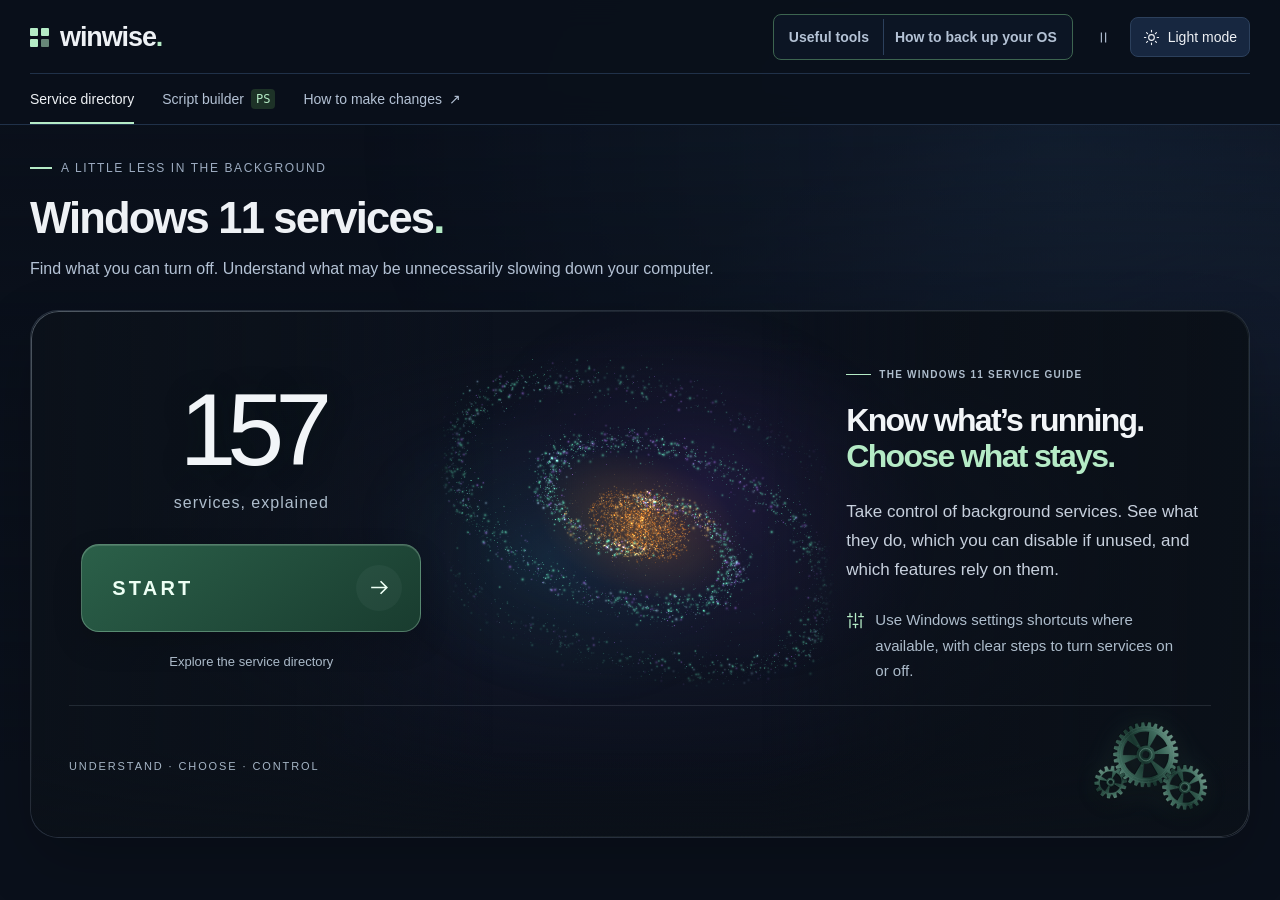
==== commit ce8fd9a6: "Winwise 1.6: backup page reorganized around Windows 11 recovery choices - Show v1.6 and the October " ====
--- a/index.html
+++ b/index.html
@@ -417,7 +417,7 @@
     <div class="header-utilities"><span class="os-tag"><svg viewBox="0 0 20 20" aria-hidden="true"><path d="M2 3h7v6H2zm9 0h7v6h-7zM2 11h7v6H2zm9 0h7v6h-7z" fill="currentColor"/></svg>Windows 11</span><nav class="header-resources" aria-label="Tools and recovery"><a href="#tools" data-view="tools">Useful tools</a><a href="#backup" data-view="backup">How to back up your OS</a></nav><div class="appearance-controls"><button id="motion-toggle" class="appearance-button" aria-label="Pause background animation" title="Pause background animation"><svg class="pause-icon" viewBox="0 0 24 24" fill="none" stroke="currentColor" stroke-width="1.6" aria-hidden="true"><path d="M9 5v14M15 5v14"/></svg><svg class="play-icon" viewBox="0 0 24 24" fill="none" stroke="currentColor" stroke-width="1.6" aria-hidden="true"><path d="m8 5 11 7-11 7V5Z"/></svg></button><button id="theme-toggle" class="appearance-button theme-toggle" aria-label="Switch to light mode" title="Switch to light mode"><svg class="sun-icon" viewBox="0 0 24 24" fill="none" stroke="currentColor" stroke-width="1.6" stroke-linecap="round" aria-hidden="true"><circle cx="12" cy="12" r="4"/><path d="M12 2v2m0 16v2M2 12h2m16 0h2M5 5l1.5 1.5m11 11L19 19M5 19l1.5-1.5m11-11L19 5"/></svg><svg class="moon-icon" viewBox="0 0 24 24" fill="none" stroke="currentColor" stroke-width="1.6" stroke-linejoin="round" aria-hidden="true"><path d="M20.5 14.2A9 9 0 0 1 9.8 3.5 9 9 0 1 0 20.5 14.2Z"/></svg><span class="theme-toggle-label">Light mode</span></button></div></div>
   </div></header>
   <main class="page-shell">
-    <section class="intro" aria-labelledby="page-title"><div><p class="eyebrow"><span class="tiny-line"></span>A LITTLE LESS IN THE BACKGROUND</p><h1 id="page-title">Windows 11 services<span>.</span></h1><p class="intro-copy">Find what you can turn off. Understand what may be unnecessarily slowing down your computer.</p></div><div class="intro-action"><a class="primary-button" href="#builder" data-view="builder"><span data-icon="terminal"></span>Build a PowerShell script <span aria-hidden="true">↗</span></a><span class="builder-button-note">Select services using the creator, then download the script.</span><span>Updated <time datetime="2026-10-27">October 27, 2026</time></span></div></section>
+    <section class="intro" aria-labelledby="page-title"><div><p class="eyebrow"><span class="tiny-line"></span>A LITTLE LESS IN THE BACKGROUND</p><h1 id="page-title">Windows 11 services<span>.</span></h1><p class="intro-copy">Find what you can turn off. Understand what may be unnecessarily slowing down your computer.</p></div><div class="intro-action"><a class="primary-button" href="#builder" data-view="builder"><span data-icon="terminal"></span>Build a PowerShell script <span aria-hidden="true">↗</span></a><span class="builder-button-note">Select services using the creator, then download the script.</span><span>Updated <time datetime="2026-10-28">October 28, 2026</time></span></div></section>
     <div class="directory-stage">
     <section id="welcome" class="launch-panel" aria-labelledby="launch-title" hidden>
       <canvas class="launch-glass" id="launch-glass" aria-hidden="true"></canvas>
@@ -799,7 +799,7 @@
         <div class="backup-bottom"><p>Updated <time datetime="2026-10-28">October 28, 2026</time>, from Microsoft documentation. Menu names and availability can change with Windows 11 updates.</p><a class="tools-directory-link" href="#directory" data-view="directory"><span aria-hidden="true">←</span> Back to services</a></div>
       </div>
     </section>
-    <footer class="site-footer"><span class="footer-wordmark">winwise.</span><p>v1.5 · Independent guide. Not affiliated with Microsoft.</p><button data-dialog="sources">Scope &amp; sources <span aria-hidden="true">↗</span></button></footer>
+    <footer class="site-footer"><span class="footer-wordmark">winwise.</span><p>v1.6 · Independent guide. Not affiliated with Microsoft.</p><button data-dialog="sources">Scope &amp; sources <span aria-hidden="true">↗</span></button></footer>
   </main>
   <dialog id="detail-dialog" class="detail-dialog" aria-labelledby="dialog-title"><div class="dialog-topline"><span id="dialog-eyebrow">SERVICE DETAILS</span><button id="close-dialog" class="icon-button" aria-label="Close details"><span data-icon="close"></span></button></div><div id="dialog-content"></div></dialog>
   <div id="toast" class="toast" role="status" aria-live="polite"></div>
@@ -807,7 +807,7 @@
 <script type="text/plain" id="winwise-template">#Requires -Version 5.1
 #Requires -RunAsAdministrator
 <#
-Winwise v1.5 - selected Windows 11 services
+Winwise v1.6 - selected Windows 11 services
 Review the selected names and tradeoffs before running on your own PC.
 Selecting Windows Search in the builder also selects Work Folders; its file sync stops.
 Preview: .\Winwise-Services.ps1 -WhatIf
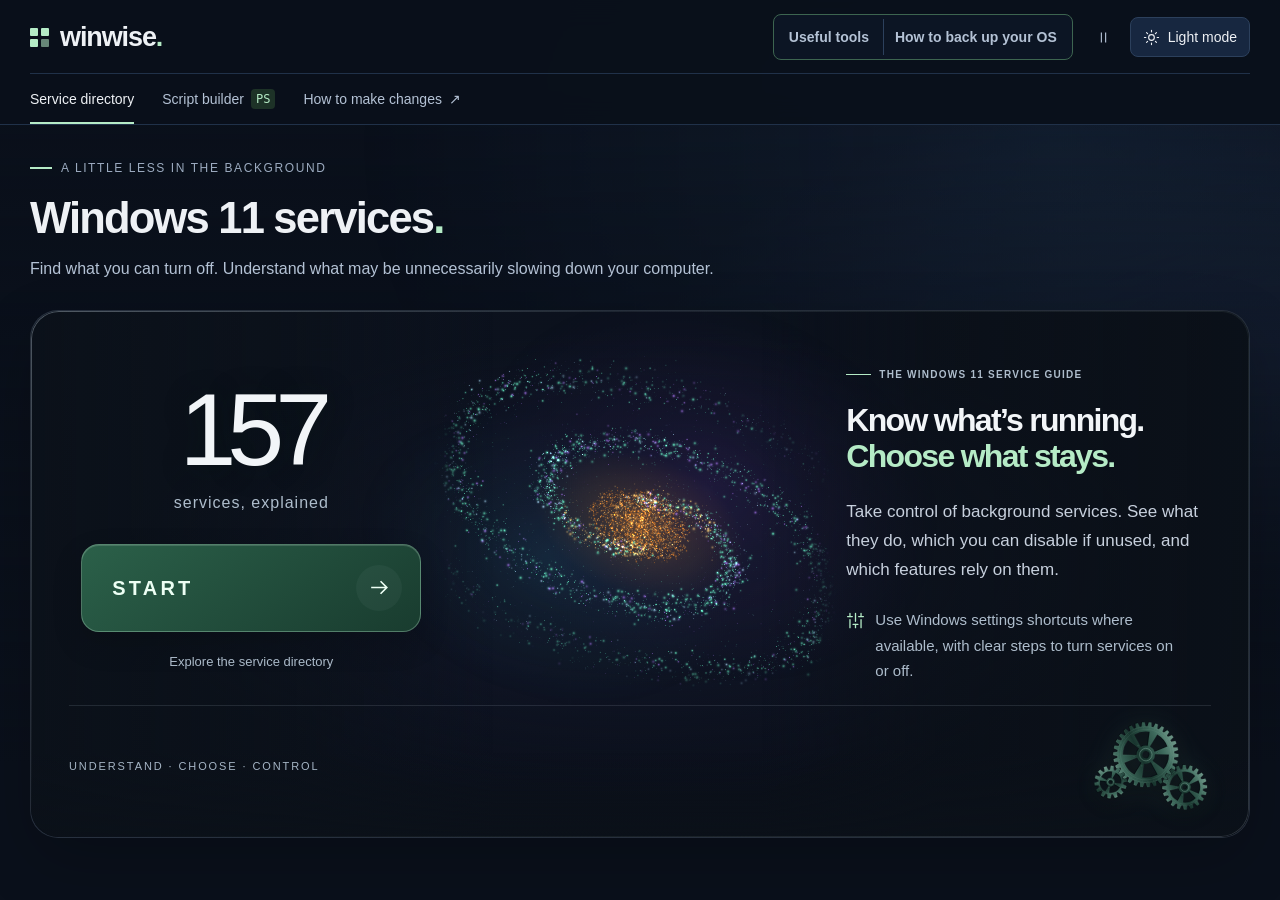
==== commit 41984d63: "Winwise 1.6.1: backup page corrections from the 1.6 review Backup guide - Clean install: Microsoft's" ====
--- a/index.html
+++ b/index.html
@@ -162,22 +162,22 @@
 .settings-callout{padding:19px;border:1px solid var(--accent-border);background:var(--accent-soft);border-radius:9px;margin:0 0 23px}.settings-callout h3{font-size:1rem;font-weight:600;margin:0 0 10px}.settings-callout p{font-size:1rem;line-height:1.75;color:var(--text-secondary);margin:0 0 13px}.settings-callout .settings-path{font-size:.875rem;font-weight:500;color:var(--text)}.settings-callout .secondary-button{display:inline-flex;background:var(--surface);color:var(--accent);border-color:var(--accent-border);margin:2px 0 13px}.settings-callout .small-note{font-size:.875rem;margin:0 0 8px}.settings-callout .small-note:last-child{margin:0}
 .backup-inline-link{font-size:1rem!important;line-height:1.75!important;color:var(--text-secondary)!important;margin:13px 0 0!important}.backup-inline-link a{color:var(--accent);text-decoration:underline;text-underline-offset:4px}.backup-inline-link a:hover{color:var(--focus)}
 .backup-view{max-width:920px;margin:0 auto;scroll-margin-top:24px}.backup-heading{padding:5px 0 28px}.backup-heading h1{font-size:clamp(2rem,3.4vw,2.8rem);margin:0 0 17px}.backup-heading h1:focus{outline:none}.backup-lead{font-size:1.125rem;line-height:1.85;color:var(--text-secondary);max-width:760px;margin:0}.backup-panel{background:var(--surface);border:1px solid var(--line);border-radius:14px;overflow:hidden;box-shadow:var(--shadow)}
-.backup-section{padding:30px 34px}.backup-section+.backup-section{border-top:1px solid var(--line)}.backup-section-heading{display:flex;align-items:center;gap:13px;margin-bottom:22px}.backup-number{display:grid;place-items:center;flex-shrink:0;width:33px;height:33px;border:1px solid var(--accent-border);border-radius:7px;background:var(--accent-soft);color:var(--accent);font-family:Consolas,monospace;font-size:.875rem}.backup-section h2{font-size:1.35rem;letter-spacing:-.4px;font-weight:600;line-height:1.4;margin:0}.backup-section h3{font-size:1rem;font-weight:600;line-height:1.6;margin:0 0 9px}.backup-section p,.backup-steps{font-size:1rem;color:var(--text-secondary);line-height:1.85}.backup-section strong{color:var(--text);font-weight:600}.backup-steps{margin:0 0 21px;padding-left:23px}.backup-steps li{padding-left:6px;margin-bottom:14px}.backup-steps li:last-child{margin-bottom:0}.backup-steps li::marker{color:var(--accent);font-weight:600}
+.backup-section{padding:30px 34px}.backup-section+.backup-section{border-top:1px solid var(--line)}.backup-section-heading{display:flex;align-items:center;gap:13px;margin-bottom:22px}.backup-number{display:grid;place-items:center;flex-shrink:0;width:33px;height:33px;border:1px solid var(--accent-border);border-radius:7px;background:var(--accent-soft);color:var(--accent);font-family:Consolas,monospace;font-size:.875rem}.backup-section h2,.backup-section .backup-section-heading h3{font-size:1.35rem;letter-spacing:-.4px;font-weight:600;line-height:1.4;margin:0}.backup-section h3,.backup-section h4,.backup-section h5{font-size:1rem;font-weight:600;line-height:1.6;margin:0 0 9px}.backup-section p,.backup-steps{font-size:1rem;color:var(--text-secondary);line-height:1.85}.backup-section strong{color:var(--text);font-weight:600}.backup-steps{margin:0 0 21px;padding-left:23px}.backup-steps li{padding-left:6px;margin-bottom:14px}.backup-steps li:last-child{margin-bottom:0}.backup-steps li::marker{color:var(--accent);font-weight:600}
 .backup-note{padding:18px 21px;background:var(--surface-inset);border:1px solid var(--line);border-left:3px solid var(--accent);border-radius:0 9px 9px 0;margin:21px 0}.backup-note p{margin:0}.backup-note a{color:var(--accent);text-decoration:underline;text-underline-offset:3px}.backup-comparison{display:grid;grid-template-columns:1fr 1fr;gap:15px;margin:23px 0}.backup-comparison>div{border:1px solid var(--line);border-radius:10px;padding:21px;background:var(--surface-inset)}.backup-comparison>div>span{display:block;color:var(--accent);margin-bottom:16px}.backup-comparison p{margin:0}.backup-section .backup-limits{font-size:.875rem;line-height:1.8;margin:20px 0 0;color:var(--text-muted)}
 .backup-recovery-option{border:1px solid var(--line);border-radius:9px;background:var(--surface-inset);margin:21px 0}.backup-recovery-option summary{padding:17px 20px;font-size:1rem;font-weight:500;cursor:pointer}.backup-recovery-option p{padding:0 20px 20px;margin:0}.backup-source-links{display:flex;flex-wrap:wrap;gap:12px 25px;margin-top:22px}.backup-bottom{display:flex;align-items:center;justify-content:space-between;gap:20px;padding:22px 34px;background:var(--surface-raised);border-top:1px solid var(--line)}.backup-bottom p{font-size:.875rem;color:var(--text-secondary);line-height:1.7;margin:0}
-.backup-section h2:focus:not(:focus-visible){outline:none}.backup-section h2:focus-visible{outline:2px solid var(--focus);outline-offset:4px;border-radius:4px}.backup-section h3.backup-subheading{font-size:1.0625rem;margin:30px 0 12px}.backup-options{list-style:none;margin:22px 0 0;padding:0;display:grid;grid-template-columns:repeat(3,minmax(0,1fr));gap:14px}.backup-option{display:flex;flex-direction:column;gap:9px;min-width:0;padding:18px 18px 6px;border:1px solid var(--line);border-radius:10px;background:var(--surface-inset)}.backup-option-top{display:flex;align-items:center;flex-wrap:wrap;gap:10px}.backup-option-number{font-family:Consolas,monospace;font-size:.8125rem;color:var(--accent)}.backup-type{display:inline-flex;padding:2px 9px;border:1px solid;border-radius:999px;font-size:.75rem;font-weight:500;line-height:1.6}.backup-type-files{background:var(--accent-soft);border-color:var(--accent-border);color:var(--accent)}.backup-type-points{background:var(--tag-blue-bg);border-color:var(--tag-blue-border);color:var(--tag-blue-text)}.backup-type-media{background:var(--tag-purple-bg);border-color:var(--tag-purple-border);color:var(--tag-purple-text)}.backup-section .backup-option h3{font-size:1.0625rem;margin:2px 0 0}.backup-section .backup-option p{margin:0;font-size:.9375rem;line-height:1.7}.backup-section .backup-option .backup-option-files{margin-top:auto;font-size:.875rem;color:var(--text-muted)}.backup-jump{display:inline-flex;align-items:center;gap:6px;min-height:44px;color:var(--accent);font-size:.875rem;font-weight:600}.backup-jump:hover{text-decoration:underline;text-underline-offset:4px}.backup-inline-jump,.backup-list a{color:var(--accent);text-decoration:underline;text-underline-offset:3px}.backup-inline-jump:hover,.backup-list a:hover{color:var(--accent-hover)}
+.backup-section h2:focus:not(:focus-visible),.backup-section h3:focus:not(:focus-visible){outline:none}.backup-section h2:focus-visible,.backup-section h3:focus-visible{outline:2px solid var(--focus);outline-offset:4px;border-radius:4px}.backup-section .backup-subheading{font-size:1.0625rem;margin:30px 0 12px}.backup-options{list-style:none;margin:22px 0 0;padding:0;display:grid;grid-template-columns:repeat(3,minmax(0,1fr));gap:14px}.backup-option{display:flex;flex-direction:column;gap:9px;min-width:0;padding:18px 18px 6px;border:1px solid var(--line);border-radius:10px;background:var(--surface-inset)}.backup-option-top{display:flex;align-items:center;flex-wrap:wrap;gap:10px}.backup-option-number{font-family:Consolas,monospace;font-size:.8125rem;color:var(--accent)}.backup-type{display:inline-flex;padding:2px 9px;border:1px solid;border-radius:999px;font-size:.75rem;font-weight:500;line-height:1.6}.backup-type-files{background:var(--accent-soft);border-color:var(--accent-border);color:var(--accent)}.backup-type-points{background:var(--tag-blue-bg);border-color:var(--tag-blue-border);color:var(--tag-blue-text)}.backup-type-media{background:var(--tag-purple-bg);border-color:var(--tag-purple-border);color:var(--tag-purple-text)}.backup-section .backup-option h3{font-size:1.0625rem;margin:2px 0 0}.backup-section .backup-option p{margin:0;font-size:.9375rem;line-height:1.7}.backup-section .backup-option .backup-option-files{margin-top:auto;font-size:.875rem;color:var(--text-muted)}.backup-jump{display:inline-flex;align-items:center;gap:6px;min-height:44px;color:var(--accent);font-size:.875rem;font-weight:600}.backup-jump:hover{text-decoration:underline;text-underline-offset:4px}.backup-inline-jump,.backup-list a{color:var(--accent);text-decoration:underline;text-underline-offset:3px}.backup-inline-jump:hover,.backup-list a:hover{color:var(--accent-hover)}
 .backup-list{margin:0 0 21px;padding-left:23px;font-size:1rem;color:var(--text-secondary);line-height:1.85}.backup-list li{padding-left:6px;margin-bottom:10px}.backup-list li:last-child{margin-bottom:0}.backup-list li::marker{color:var(--accent)}.backup-note .backup-list{margin:0;font-size:.9375rem}.backup-recovery-option .backup-list{margin:0;padding:0 20px 20px 43px}.backup-facts{margin:20px 0 0;border:1px solid var(--line);border-radius:10px;background:var(--surface-inset);overflow:hidden}.backup-facts>div{display:grid;grid-template-columns:132px minmax(0,1fr);gap:16px;padding:11px 17px}.backup-facts>div+div{border-top:1px solid var(--line-soft)}.backup-facts dt{padding-top:2px;font-size:.75rem;font-weight:600;letter-spacing:.9px;line-height:1.7;text-transform:uppercase;color:var(--text-muted)}.backup-facts dd{margin:0;font-size:.9375rem;line-height:1.7;color:var(--text)}.backup-warning{margin:21px 0;padding:16px 20px;background:var(--tag-amber-bg);border:1px solid var(--tag-amber-border);border-left:3px solid var(--tag-amber-text);border-radius:0 9px 9px 0}.backup-section .backup-warning p{margin:0;color:var(--text)}.backup-section .backup-warning strong:first-child{color:var(--tag-amber-text)}.backup-paths>div{display:flex;flex-direction:column}.backup-section .backup-paths h3{font-size:1.0625rem}.backup-section .backup-path{align-self:flex-start;margin:0 0 16px;padding:4px 11px;border:1px solid var(--accent-border);border-radius:7px;background:var(--accent-soft);color:var(--accent);font-family:Consolas,monospace;font-size:.875rem;line-height:1.6}.backup-paths .backup-warning{margin:0 0 18px}.backup-paths .backup-steps{margin-bottom:0}.backup-paths .backup-steps li{margin-bottom:10px}.backup-bottom .tools-directory-link{flex-shrink:0}
 .backup-type-removed{background:var(--tag-amber-bg);border-color:var(--tag-amber-border);color:var(--tag-amber-text)}.backup-steps a,.backup-section p a:not(.source-link){color:var(--accent);text-decoration:underline;text-underline-offset:3px}.backup-steps a:hover,.backup-section p a:not(.source-link):hover{color:var(--accent-hover)}
 .backup-entry{margin:0 0 4px}.backup-entry>div{display:flex;flex-direction:column;gap:9px}.backup-section .backup-entry>div>span.backup-type{display:inline-flex;align-self:flex-start;margin:0}.backup-section .backup-entry h3{font-size:1.125rem;margin:2px 0 0}.backup-section .backup-entry p{font-size:.9375rem;line-height:1.7}.backup-entry-links{list-style:none;margin:4px 0 0;padding:0}.backup-entry-links .backup-jump{min-height:36px}
 .backup-table-wrap{margin:20px 0 0;border:1px solid var(--line);border-radius:10px;background:var(--surface-inset);overflow:hidden}.backup-table{width:100%;border-collapse:collapse;font-size:.9375rem;line-height:1.6}.backup-table th,.backup-table td{padding:12px 14px;text-align:left;vertical-align:top;color:var(--text-secondary)}.backup-table thead th{font-size:.75rem;font-weight:600;letter-spacing:.9px;text-transform:uppercase;color:var(--text-muted);border-bottom:1px solid var(--line)}.backup-table tbody tr+tr>*{border-top:1px solid var(--line-soft)}.backup-table tbody th{font-weight:600;color:var(--text);width:26%}.backup-table .backup-type{margin:0 6px 4px 0}.backup-table td:last-child{width:17%}
 .backup-group{display:flex;align-items:center;gap:13px;padding:22px 34px;border-top:1px solid var(--line);background:var(--surface-raised)}.backup-group h2{margin:0;font-size:1.0625rem;font-weight:600;letter-spacing:-.2px}
-.backup-usb-uses{display:grid;grid-template-columns:repeat(3,minmax(0,1fr));gap:14px;margin:4px 0 21px}.backup-usb-uses>div{border:1px solid var(--line);border-radius:10px;padding:18px;background:var(--surface-inset)}.backup-section .backup-usb-uses h3{font-size:1rem;margin:0 0 6px}.backup-section .backup-usb-uses p{font-size:.9375rem;line-height:1.7;margin:0 0 10px}.backup-section .backup-usb-uses .backup-usb-result{font-size:.875rem;color:var(--text-muted)}.backup-usb-uses .backup-warning{margin:10px 0 0;padding:12px 14px}.backup-section .backup-usb-uses .backup-warning p{margin:0}.backup-recovery-option .backup-steps{padding:0 20px 20px 43px;margin:0}
+.backup-usb-uses{display:grid;grid-template-columns:repeat(2,minmax(0,1fr));gap:14px;margin:4px 0 21px}.backup-usb-uses>div:last-child{grid-column:1/-1}.backup-usb-uses>div{border:1px solid var(--line);border-radius:10px;padding:18px;background:var(--surface-inset)}.backup-section .backup-usb-uses h5{font-size:1rem;margin:0 0 6px}.backup-section .backup-usb-uses p{font-size:.9375rem;line-height:1.7;margin:0 0 10px}.backup-section .backup-usb-uses .backup-usb-result{font-size:.875rem;color:var(--text-muted)}.backup-usb-uses .backup-warning{margin:10px 0;padding:12px 14px}.backup-section .backup-usb-uses .backup-warning p{margin:0}.backup-recovery-option .backup-steps{padding:0 20px 20px 43px;margin:0}.backup-recovery-option .backup-warning{margin:0 20px 20px}.backup-section .backup-recovery-option .backup-warning p{padding:0}
 @media(max-width:860px){.backup-usb-uses{grid-template-columns:1fr}}
 @media(max-width:680px){.backup-group{padding:20px 21px}.backup-table thead{display:none}.backup-table,.backup-table tbody,.backup-table tr,.backup-table th,.backup-table td{display:block;width:auto!important}.backup-table tbody tr{padding:6px 0}.backup-table tbody tr+tr>*{border-top:0}.backup-table tbody tr+tr{border-top:1px solid var(--line)}.backup-table th,.backup-table td{padding:6px 15px}.backup-table td::before{content:attr(data-label);display:block;font-size:.6875rem;font-weight:600;letter-spacing:.9px;text-transform:uppercase;color:var(--text-muted)}}
 @media(max-width:860px){.backup-options{grid-template-columns:repeat(2,minmax(0,1fr))}}
-@media(max-width:560px){.backup-options{grid-template-columns:1fr}.backup-facts>div{grid-template-columns:1fr;gap:1px;padding:10px 15px}.backup-section h3.backup-subheading{margin-top:26px}.backup-warning{padding:15px 16px}.backup-recovery-option .backup-list{padding:0 17px 18px 38px}}
+@media(max-width:560px){.backup-options{grid-template-columns:1fr}.backup-facts>div{grid-template-columns:1fr;gap:1px;padding:10px 15px}.backup-section .backup-subheading{margin-top:26px}.backup-warning{padding:15px 16px}.backup-recovery-option .backup-list{padding:0 17px 18px 38px}}
 @media(max-width:1450px){.header-inner{flex-wrap:wrap;gap:0 24px;padding-top:14px}.brand,.header-utilities{padding-top:0}.header-utilities{margin-left:auto}.top-nav{order:3;flex-basis:100%;width:100%;min-width:0;min-height:51px;gap:28px;margin-top:13px;border-top:1px solid var(--line-soft);overflow-x:auto}.top-nav a,.top-nav button{flex-shrink:0;padding:0}.top-nav button[data-dialog="guide"]{display:flex}}
-@media(max-width:680px){.header-inner{gap:0 8px;padding-top:12px}.top-nav{gap:23px;font-size:.875rem;min-height:48px;margin-top:11px}.risk-badge{padding:6px;gap:5px}.risk-badge svg{width:15px;height:15px}.backup-heading{padding:2px 4px 24px}.backup-lead{font-size:1rem}.backup-section{padding:24px 21px}.backup-section-heading{gap:11px;margin-bottom:18px}.backup-section h2{font-size:1.2rem}.backup-comparison{grid-template-columns:1fr;gap:12px}.backup-note{padding:16px 17px}.backup-bottom{padding:21px;align-items:flex-start;flex-direction:column}.backup-bottom .primary-button{width:100%}.backup-inline-link{font-size:.95rem!important}.backup-source-links{gap:12px}.filter-tooltip [role="tooltip"]{bottom:auto;top:calc(100% + 8px)}}
+@media(max-width:680px){.header-inner{gap:0 8px;padding-top:12px}.top-nav{gap:23px;font-size:.875rem;min-height:48px;margin-top:11px}.risk-badge{padding:6px;gap:5px}.risk-badge svg{width:15px;height:15px}.backup-heading{padding:2px 4px 24px}.backup-lead{font-size:1rem}.backup-section{padding:24px 21px}.backup-section-heading{gap:11px;margin-bottom:18px}.backup-section h2,.backup-section .backup-section-heading h3{font-size:1.2rem}.backup-comparison{grid-template-columns:1fr;gap:12px}.backup-note{padding:16px 17px}.backup-bottom{padding:21px;align-items:flex-start;flex-direction:column}.backup-bottom .primary-button{width:100%}.backup-inline-link{font-size:.95rem!important}.backup-source-links{gap:12px}.filter-tooltip [role="tooltip"]{bottom:auto;top:calc(100% + 8px)}}
 
 /* Put the recommended feature setting before each service-disable opt-in. */
 .advanced-choice+.advanced-choice{border-top:1px solid var(--line-soft)}
@@ -417,7 +417,7 @@
     <div class="header-utilities"><span class="os-tag"><svg viewBox="0 0 20 20" aria-hidden="true"><path d="M2 3h7v6H2zm9 0h7v6h-7zM2 11h7v6H2zm9 0h7v6h-7z" fill="currentColor"/></svg>Windows 11</span><nav class="header-resources" aria-label="Tools and recovery"><a href="#tools" data-view="tools">Useful tools</a><a href="#backup" data-view="backup">How to back up your OS</a></nav><div class="appearance-controls"><button id="motion-toggle" class="appearance-button" aria-label="Pause background animation" title="Pause background animation"><svg class="pause-icon" viewBox="0 0 24 24" fill="none" stroke="currentColor" stroke-width="1.6" aria-hidden="true"><path d="M9 5v14M15 5v14"/></svg><svg class="play-icon" viewBox="0 0 24 24" fill="none" stroke="currentColor" stroke-width="1.6" aria-hidden="true"><path d="m8 5 11 7-11 7V5Z"/></svg></button><button id="theme-toggle" class="appearance-button theme-toggle" aria-label="Switch to light mode" title="Switch to light mode"><svg class="sun-icon" viewBox="0 0 24 24" fill="none" stroke="currentColor" stroke-width="1.6" stroke-linecap="round" aria-hidden="true"><circle cx="12" cy="12" r="4"/><path d="M12 2v2m0 16v2M2 12h2m16 0h2M5 5l1.5 1.5m11 11L19 19M5 19l1.5-1.5m11-11L19 5"/></svg><svg class="moon-icon" viewBox="0 0 24 24" fill="none" stroke="currentColor" stroke-width="1.6" stroke-linejoin="round" aria-hidden="true"><path d="M20.5 14.2A9 9 0 0 1 9.8 3.5 9 9 0 1 0 20.5 14.2Z"/></svg><span class="theme-toggle-label">Light mode</span></button></div></div>
   </div></header>
   <main class="page-shell">
-    <section class="intro" aria-labelledby="page-title"><div><p class="eyebrow"><span class="tiny-line"></span>A LITTLE LESS IN THE BACKGROUND</p><h1 id="page-title">Windows 11 services<span>.</span></h1><p class="intro-copy">Find what you can turn off. Understand what may be unnecessarily slowing down your computer.</p></div><div class="intro-action"><a class="primary-button" href="#builder" data-view="builder"><span data-icon="terminal"></span>Build a PowerShell script <span aria-hidden="true">↗</span></a><span class="builder-button-note">Select services using the creator, then download the script.</span><span>Updated <time datetime="2026-10-28">October 28, 2026</time></span></div></section>
+    <section class="intro" aria-labelledby="page-title"><div><p class="eyebrow"><span class="tiny-line"></span>A LITTLE LESS IN THE BACKGROUND</p><h1 id="page-title">Windows 11 services<span>.</span></h1><p class="intro-copy">Find what you can turn off. Understand what may be unnecessarily slowing down your computer.</p></div><div class="intro-action"><a class="primary-button" href="#builder" data-view="builder"><span data-icon="terminal"></span>Build a PowerShell script <span aria-hidden="true">↗</span></a><span class="builder-button-note">Select services using the creator, then download the script.</span><span>Updated <time datetime="2026-10-29">October 29, 2026</time></span></div></section>
     <div class="directory-stage">
     <section id="welcome" class="launch-panel" aria-labelledby="launch-title" hidden>
       <canvas class="launch-glass" id="launch-glass" aria-hidden="true"></canvas>
@@ -560,7 +560,7 @@
           <div class="backup-note"><h3>A practical combination</h3><ul class="backup-list">
             <li>Keep a copy of important files away from the PC: on another drive with File History, or in cloud storage.</li>
             <li>Keep System Restore turned on, and check whether your PC has Point-in-time restore.</li>
-            <li>Make a Windows 11 installation USB while you have a working PC.</li>
+            <li>While the PC works, make a Windows 11 installation USB or a Recovery Drive. Your PC’s manufacturer may also offer recovery media with its own drivers.</li>
             <li>If your PC uses Device Encryption or BitLocker, know where to find its <a href="https://support.microsoft.com/en-us/windows/security/encryption/find-your-bitlocker-recovery-key" target="_blank" rel="noopener noreferrer">recovery key</a>.</li>
           </ul></div>
           <p class="backup-limits">Availability depends on your Windows 11 version and edition, installed updates, account type, storage, administrator access, and your organization’s policies. Menu names can differ slightly between builds. No backup or recovery method is guaranteed to succeed, so it helps to have more than one.</p>
@@ -569,18 +569,18 @@
           <div class="backup-section-heading"><h2 id="keep-files-title" tabindex="-1">Which options keep your personal files?</h2></div>
           <p>This is what each option is designed to do when it completes successfully. It isn’t a guarantee against a failing drive or an interrupted recovery, so back up files you can’t replace first.</p>
           <div class="backup-table-wrap">
-            <table class="backup-table">
-              <thead><tr><th scope="col">Option</th><th scope="col">Personal files</th><th scope="col">Apps and settings</th><th scope="col">Windows must start?</th></tr></thead>
-              <tbody>
-                <tr><th scope="row"><a class="backup-inline-jump" href="#backup" data-backup-jump="windows-update-repair-title">Fix problems using Windows Update</a></th><td data-label="Personal files"><span class="backup-type backup-type-files">Kept</span></td><td data-label="Apps and settings"><span class="backup-type backup-type-files">Kept</span> Windows is reinstalled around them.</td><td data-label="Windows must start?">Yes</td></tr>
-                <tr><th scope="row"><a class="backup-inline-jump" href="#backup" data-backup-jump="system-restore-title">System Restore</a></th><td data-label="Personal files"><span class="backup-type backup-type-files">Kept</span> Not part of the restore point.</td><td data-label="Apps and settings"><span class="backup-type backup-type-points">Rolled back</span> Apps, drivers, and updates installed after the point can be removed.</td><td data-label="Windows must start?">No, it also runs from Windows RE</td></tr>
-                <tr><th scope="row"><a class="backup-inline-jump" href="#backup" data-backup-jump="pitr-title">Point-in-time restore</a></th><td data-label="Personal files"><span class="backup-type backup-type-points">Rolled back</span> Local files on the Windows drive return to the selected point. Newer files and changes are lost.</td><td data-label="Apps and settings"><span class="backup-type backup-type-points">Rolled back</span></td><td data-label="Windows must start?">No, it runs from Windows RE</td></tr>
-                <tr><th scope="row"><a class="backup-inline-jump" href="#backup" data-backup-jump="reset-title">Reset this PC → Keep my files</a></th><td data-label="Personal files"><span class="backup-type backup-type-files">Kept</span></td><td data-label="Apps and settings"><span class="backup-type backup-type-removed">Removed</span> Some manufacturer apps may be restored, depending on your choices.</td><td data-label="Windows must start?">No, it also runs from Windows RE</td></tr>
-                <tr><th scope="row"><a class="backup-inline-jump" href="#backup" data-backup-jump="reset-title">Reset this PC → Remove everything</a></th><td data-label="Personal files"><span class="backup-type backup-type-removed">Removed</span></td><td data-label="Apps and settings"><span class="backup-type backup-type-removed">Removed</span></td><td data-label="Windows must start?">No, it also runs from Windows RE</td></tr>
-                <tr><th scope="row"><a class="backup-inline-jump" href="#backup" data-backup-jump="install-usb-title">USB: reinstall from inside Windows</a></th><td data-label="Personal files"><span class="backup-type backup-type-files">Kept</span> If Setup offers <strong>Keep personal files and apps</strong>.</td><td data-label="Apps and settings"><span class="backup-type backup-type-files">Kept</span> With the same choice.</td><td data-label="Windows must start?">Yes</td></tr>
-                <tr><th scope="row"><a class="backup-inline-jump" href="#backup" data-backup-jump="install-usb-title">USB: Repair my PC</a></th><td data-label="Personal files"><span class="backup-type backup-type-media">Depends</span> On the recovery tool you choose.</td><td data-label="Apps and settings"><span class="backup-type backup-type-media">Depends</span> Opening the tools changes nothing by itself.</td><td data-label="Windows must start?">No</td></tr>
-                <tr><th scope="row"><a class="backup-inline-jump" href="#backup" data-backup-jump="install-usb-title">USB: clean install</a></th><td data-label="Personal files"><span class="backup-type backup-type-removed">Removed</span> From the Windows installation and the partitions you replace.</td><td data-label="Apps and settings"><span class="backup-type backup-type-removed">Removed</span> A fresh start.</td><td data-label="Windows must start?">No</td></tr>
-                <tr><th scope="row"><a class="backup-inline-jump" href="#backup" data-backup-jump="system-image-title">Restore a full system image</a></th><td data-label="Personal files"><span class="backup-type backup-type-points">Rolled back</span> Files on restored partitions return to the image. Newer files there are overwritten.</td><td data-label="Apps and settings"><span class="backup-type backup-type-points">Rolled back</span> To the image’s state, on the restored partitions.</td><td data-label="Windows must start?">No</td></tr>
+            <table class="backup-table" role="table">
+              <thead role="rowgroup"><tr role="row"><th scope="col" role="columnheader">Option</th><th scope="col" role="columnheader">Personal files</th><th scope="col" role="columnheader">Apps and settings</th><th scope="col" role="columnheader">Windows must start?</th></tr></thead>
+              <tbody role="rowgroup">
+                <tr role="row"><th scope="row" role="rowheader"><a class="backup-inline-jump" href="#backup" data-backup-jump="windows-update-repair-title">Fix problems using Windows Update</a></th><td role="cell" data-label="Personal files"><span class="backup-type backup-type-files">Kept</span></td><td role="cell" data-label="Apps and settings"><span class="backup-type backup-type-files">Kept</span> Windows is reinstalled around them.</td><td role="cell" data-label="Windows must start?">Yes</td></tr>
+                <tr role="row"><th scope="row" role="rowheader"><a class="backup-inline-jump" href="#backup" data-backup-jump="system-restore-title">System Restore</a></th><td role="cell" data-label="Personal files"><span class="backup-type backup-type-files">Kept</span> Not part of the restore point.</td><td role="cell" data-label="Apps and settings"><span class="backup-type backup-type-points">Rolled back</span> Apps, drivers, and updates installed after the point can be removed.</td><td role="cell" data-label="Windows must start?">No, it also runs from Windows RE</td></tr>
+                <tr role="row"><th scope="row" role="rowheader"><a class="backup-inline-jump" href="#backup" data-backup-jump="pitr-title">Point-in-time restore</a></th><td role="cell" data-label="Personal files"><span class="backup-type backup-type-points">Rolled back</span> Local files on the Windows drive return to the selected point. Newer files and changes are lost.</td><td role="cell" data-label="Apps and settings"><span class="backup-type backup-type-points">Rolled back</span></td><td role="cell" data-label="Windows must start?">No, it runs from Windows RE</td></tr>
+                <tr role="row"><th scope="row" role="rowheader"><a class="backup-inline-jump" href="#backup" data-backup-jump="reset-title">Reset this PC → Keep my files</a></th><td role="cell" data-label="Personal files"><span class="backup-type backup-type-files">Kept</span></td><td role="cell" data-label="Apps and settings"><span class="backup-type backup-type-removed">Removed</span> Some manufacturer apps may be restored, depending on your choices.</td><td role="cell" data-label="Windows must start?">No, it also runs from Windows RE</td></tr>
+                <tr role="row"><th scope="row" role="rowheader"><a class="backup-inline-jump" href="#backup" data-backup-jump="reset-title">Reset this PC → Remove everything</a></th><td role="cell" data-label="Personal files"><span class="backup-type backup-type-removed">Removed</span></td><td role="cell" data-label="Apps and settings"><span class="backup-type backup-type-removed">Removed</span></td><td role="cell" data-label="Windows must start?">No, it also runs from Windows RE</td></tr>
+                <tr role="row"><th scope="row" role="rowheader"><a class="backup-inline-jump" href="#backup" data-backup-jump="install-usb-title">USB: reinstall from inside Windows</a></th><td role="cell" data-label="Personal files"><span class="backup-type backup-type-files">Kept</span> If Setup offers <strong>Keep personal files and apps</strong>.</td><td role="cell" data-label="Apps and settings"><span class="backup-type backup-type-files">Kept</span> With the same choice.</td><td role="cell" data-label="Windows must start?">Yes</td></tr>
+                <tr role="row"><th scope="row" role="rowheader"><a class="backup-inline-jump" href="#backup" data-backup-jump="install-usb-title">USB: Repair my PC</a></th><td role="cell" data-label="Personal files"><span class="backup-type backup-type-media">Depends</span> On the recovery tool you choose.</td><td role="cell" data-label="Apps and settings"><span class="backup-type backup-type-media">Depends</span> Opening the tools changes nothing by itself.</td><td role="cell" data-label="Windows must start?">No</td></tr>
+                <tr role="row"><th scope="row" role="rowheader"><a class="backup-inline-jump" href="#backup" data-backup-jump="install-usb-title">USB: clean install</a></th><td role="cell" data-label="Personal files"><span class="backup-type backup-type-removed">Removed</span> Everything on the drive you install to.</td><td role="cell" data-label="Apps and settings"><span class="backup-type backup-type-removed">Removed</span> A fresh start.</td><td role="cell" data-label="Windows must start?">No</td></tr>
+                <tr role="row"><th scope="row" role="rowheader"><a class="backup-inline-jump" href="#backup" data-backup-jump="system-image-title">Restore a full system image</a></th><td role="cell" data-label="Personal files"><span class="backup-type backup-type-points">Rolled back</span> Files on restored partitions return to the image. Newer files there are overwritten.</td><td role="cell" data-label="Apps and settings"><span class="backup-type backup-type-points">Rolled back</span> To the image’s state, on the restored partitions.</td><td role="cell" data-label="Windows must start?">No</td></tr>
               </tbody>
             </table>
           </div>
@@ -588,14 +588,16 @@
         </section>
         <div class="backup-group" id="backup-files-group"><span class="backup-type backup-type-files">Prepare</span><h2>Back up my files</h2></div>
         <section class="backup-section" aria-labelledby="file-history-title">
-          <div class="backup-section-heading"><span class="backup-number" aria-hidden="true">01</span><h2 id="file-history-title" tabindex="-1">File History: back up personal files</h2></div>
+          <div class="backup-section-heading"><span class="backup-number" aria-hidden="true">01</span><h3 id="file-history-title" tabindex="-1">File History: back up personal files</h3></div>
           <p>File History saves copies of the files in your libraries, such as Documents, Pictures, Videos, and Music, and on your Desktop. It keeps earlier versions, so you can get back a file as it was before a change or deletion.</p>
           <dl class="backup-facts">
+            <div><dt>Protects</dt><dd>Personal files in your libraries and on your Desktop</dd></div>
             <div><dt>Stored</dt><dd>An external drive or a network location</dd></div>
             <div><dt>Personal files</dt><dd>Copies and earlier versions, for the included folders only</dd></div>
             <div><dt>You need</dt><dd>A drive or network location with enough free space</dd></div>
+            <div><dt>Useful when</dt><dd>A file is deleted or overwritten, or the PC’s drive fails</dd></div>
           </dl>
-          <h3 class="backup-subheading">Turn on File History</h3>
+          <h4 class="backup-subheading">Turn on File History</h4>
           <ol class="backup-steps">
             <li>Connect an external drive, or make sure the network location you want to use is available.</li>
             <li>Open <strong>Control Panel → System and Security → File History</strong>.</li>
@@ -603,7 +605,7 @@
             <li>Check which folders are covered: your libraries and Desktop. To add another folder, right-click it in File Explorer, select <strong>Show more options → Include in library</strong>, and choose a library.</li>
             <li>Leave the drive connected until the first backup finishes, then reopen File History to check that a backup has completed.</li>
           </ol>
-          <h3 class="backup-subheading">Restore an earlier version</h3>
+          <h4 class="backup-subheading">Restore an earlier version</h4>
           <ol class="backup-steps">
             <li>In File Explorer, open the folder that contains, or used to contain, the file.</li>
             <li>Right-click the folder and select <strong>Restore previous versions</strong>. If you don’t see it, select <strong>Show more options</strong> first.</li>
@@ -615,14 +617,16 @@
           <div class="backup-source-links"><a class="source-link" href="https://support.microsoft.com/en-us/windows/experience/backup-recovery/backup-and-restore-with-file-history" target="_blank" rel="noopener noreferrer">Microsoft: File History <span aria-hidden="true">↗</span></a></div>
         </section>
         <section class="backup-section" aria-labelledby="windows-backup-title">
-          <div class="backup-section-heading"><span class="backup-number" aria-hidden="true">02</span><h2 id="windows-backup-title" tabindex="-1">Windows Backup and OneDrive</h2></div>
+          <div class="backup-section-heading"><span class="backup-number" aria-hidden="true">02</span><h3 id="windows-backup-title" tabindex="-1">Windows Backup and OneDrive</h3></div>
           <p>The Windows Backup app can sync selected folders to OneDrive and remember supported settings and app information with your Microsoft account. It helps you get set up again on a new or reinstalled PC.</p>
           <dl class="backup-facts">
+            <div><dt>Protects</dt><dd>Selected folders, supported Windows settings, and information about your apps</dd></div>
             <div><dt>Stored</dt><dd>OneDrive and your Microsoft account</dd></div>
             <div><dt>Personal files</dt><dd>Selected folders, such as Desktop, Documents, and Pictures, kept in sync with OneDrive</dd></div>
             <div><dt>You need</dt><dd>A personal Microsoft account, an internet connection, and enough OneDrive storage</dd></div>
+            <div><dt>Useful when</dt><dd>You move to a new PC, reinstall Windows, or want your files on more than one device</dd></div>
           </dl>
-          <h3 class="backup-subheading">Set up Windows Backup</h3>
+          <h4 class="backup-subheading">Set up Windows Backup</h4>
           <ol class="backup-steps">
             <li>Sign in to Windows with a personal Microsoft account, such as an outlook.com address. The consumer app doesn’t work with work or school accounts.</li>
             <li>Open <strong>Windows Backup</strong> from Start, or go to <strong>Settings → Accounts → Windows backup</strong>.</li>
@@ -631,7 +635,7 @@
             <li>Check the backup status in Windows Backup or in <strong>Settings → Accounts → Windows backup</strong>. If OneDrive reports a problem, check that you’re signed in and have enough storage.</li>
           </ol>
           <div class="backup-warning" role="note"><p><strong>OneDrive can keep a cloud copy of synced files.</strong> Changes and deletions can also sync, so keep another backup of files you cannot replace.</p></div>
-          <h3 class="backup-subheading">Get things back</h3>
+          <h4 class="backup-subheading">Get things back</h4>
           <ul class="backup-list">
             <li><strong>Files:</strong> sign in to OneDrive with the same Microsoft account to get to your synced folders.</li>
             <li><strong>Deleted or changed files:</strong> OneDrive’s <strong>Recycle bin</strong> can bring back deleted files, and <strong>Version history</strong> can bring back an earlier version of a file. Both keep items only for a limited time, which depends on your account and settings.</li>
@@ -643,12 +647,13 @@
         </section>
         <div class="backup-group" id="backup-recover-group"><span class="backup-type backup-type-points">Fix a problem</span><h2>Recover Windows</h2></div>
         <section class="backup-section" aria-labelledby="windows-update-repair-title">
-          <div class="backup-section-heading"><span class="backup-number" aria-hidden="true">03</span><h2 id="windows-update-repair-title" tabindex="-1">Fix problems using Windows Update</h2></div>
+          <div class="backup-section-heading"><span class="backup-number" aria-hidden="true">03</span><h3 id="windows-update-repair-title" tabindex="-1">Fix problems using Windows Update</h3></div>
           <p>If Windows still starts but isn’t working properly, this reinstalls the current version of Windows to repair system components. It keeps your <strong>files, apps, and settings</strong>, so it’s a good first step before anything more drastic.</p>
           <dl class="backup-facts">
             <div><dt>Personal files</dt><dd>Kept</dd></div>
             <div><dt>Apps and settings</dt><dd>Kept</dd></div>
-            <div><dt>You need</dt><dd>Windows that starts and an internet connection. It may not appear on PCs managed by an organization.</dd></div>
+            <div><dt>You need</dt><dd>Windows 11, version 22H2 or later with the February 2024 optional update or a later update, Windows that starts, and an internet connection. It may not appear on PCs managed by an organization.</dd></div>
+            <div><dt>Useful when</dt><dd>Windows starts but system files or components seem damaged, especially after an update</dd></div>
           </dl>
           <ol class="backup-steps">
             <li>Go to <strong>Settings → System → Recovery</strong>.</li>
@@ -658,14 +663,16 @@
           <div class="backup-source-links"><a class="source-link" href="https://support.microsoft.com/en-us/windows/deployment/install-upgrade/fix-issues-by-reinstalling-the-current-version-of-windows" target="_blank" rel="noopener noreferrer">Microsoft: reinstall through Windows Update <span aria-hidden="true">↗</span></a></div>
         </section>
         <section class="backup-section" aria-labelledby="system-restore-title">
-          <div class="backup-section-heading"><span class="backup-number" aria-hidden="true">04</span><h2 id="system-restore-title" tabindex="-1">System Restore</h2></div>
+          <div class="backup-section-heading"><span class="backup-number" aria-hidden="true">04</span><h3 id="system-restore-title" tabindex="-1">System Restore</h3></div>
           <p>System Restore rolls back system files, registry settings, and installed programs to an earlier restore point. Microsoft says it doesn’t affect your personal files, which also means it doesn’t back them up.</p>
           <dl class="backup-facts">
+            <div><dt>Stored</dt><dd>On the same PC, in disk space you allow on the protected drive</dd></div>
             <div><dt>Personal files</dt><dd>Kept unchanged; not part of the restore point</dd></div>
             <div><dt>Apps and settings</dt><dd>Rolled back. Apps, drivers, and updates installed after the point can be removed.</dd></div>
             <div><dt>You need</dt><dd>System Protection turned on for the Windows drive, and a restore point. Administrator access may be needed.</dd></div>
+            <div><dt>Useful when</dt><dd>Windows misbehaves after an app, driver, update, or settings change</dd></div>
           </dl>
-          <h3 class="backup-subheading">Create a restore point</h3>
+          <h4 class="backup-subheading">Create a restore point</h4>
           <ol class="backup-steps">
             <li>Open <strong>Start</strong>, search for <strong>Create a restore point</strong>, and open the matching result.</li>
             <li>On the <strong>System Protection</strong> tab, select the Windows drive, usually <strong>C:</strong>.</li>
@@ -673,7 +680,7 @@
             <li>Select <strong>Create</strong>, enter a name you’ll recognize, such as <strong>Before graphics driver update</strong>, and select <strong>Create</strong>.</li>
           </ol>
           <p class="backup-limits">Windows also creates restore points automatically. Older points can be removed as Windows manages the space you allowed, so a named point might not be available later.</p>
-          <h3 class="backup-subheading">Restore</h3>
+          <h4 class="backup-subheading">Restore</h4>
           <ul class="backup-list">
             <li><strong>Windows starts:</strong> press <strong>Windows logo key + R</strong>, type <strong>rstrui.exe</strong>, and press <strong>Enter</strong>. Choose a restore point, optionally select <strong>Scan for affected programs</strong>, then <strong>Next → Finish</strong>.</li>
             <li><strong>Windows doesn’t start:</strong> <a href="#backup" data-backup-jump="recovery-title">open Windows RE</a> and select <strong>Troubleshoot → Advanced options → System Restore</strong>.</li>
@@ -681,21 +688,23 @@
           <div class="backup-source-links"><a class="source-link" href="https://support.microsoft.com/en-us/windows/experience/backup-recovery/system-protection" target="_blank" rel="noopener noreferrer">Microsoft: create a restore point <span aria-hidden="true">↗</span></a><a class="source-link" href="https://support.microsoft.com/en-us/windows/experience/backup-recovery/system-restore" target="_blank" rel="noopener noreferrer">Microsoft: System Restore <span aria-hidden="true">↗</span></a></div>
         </section>
         <section class="backup-section" aria-labelledby="pitr-title">
-          <div class="backup-section-heading"><span class="backup-number" aria-hidden="true">05</span><h2 id="pitr-title" tabindex="-1">Point-in-time restore</h2></div>
+          <div class="backup-section-heading"><span class="backup-number" aria-hidden="true">05</span><h3 id="pitr-title" tabindex="-1">Point-in-time restore</h3></div>
           <p>Point-in-time restore is separate from System Restore. When it’s on, Windows creates restore points automatically, about every 24 hours by default, and normally keeps each one for up to 72 hours. Restoring a point rolls back the <strong>whole Windows drive</strong>, including your local files.</p>
           <dl class="backup-facts">
+            <div><dt>Stored</dt><dd>On the same PC, for up to 72 hours; points can be removed sooner when storage runs low</dd></div>
             <div><dt>Personal files</dt><dd>Rolled back. Local files on the Windows drive return to the selected point; newer files and changes are lost. Other drives aren’t restored, and Microsoft says files in cloud services such as OneDrive aren’t affected.</dd></div>
             <div><dt>Apps and settings</dt><dd>Rolled back</dd></div>
             <div><dt>You need</dt><dd>A supported device with Windows 11, version 24H2 or later, the feature turned on, and enough free disk space</dd></div>
+            <div><dt>Useful when</dt><dd>Something went wrong in the last few days and you want the whole PC back as it was</dd></div>
           </dl>
           <p>On Home devices, and on Pro devices not managed by an organization, Microsoft says it’s on by default only when the Windows volume is 200 GB or larger (its size, not its free space). On a smaller volume you can turn it on yourself. Microsoft’s documentation currently differs about the default on organization-managed devices running 26H2, so check the setting and follow your organization’s policy.</p>
-          <h3 class="backup-subheading">Check that it’s on</h3>
+          <h4 class="backup-subheading">Check that it’s on</h4>
           <ol class="backup-steps">
             <li>Go to <strong>Settings → System → Recovery → Point-in-time restore → View or edit</strong>, and approve the administrator prompt.</li>
             <li>Check that the feature is on, and look at the available restore points. If you just turned it on, check again later to confirm that one has been created.</li>
           </ol>
           <p class="backup-limits">Points are created on a schedule, not on demand. Windows removes them when they expire, when they reach their storage limit, or when free space drops to 20 GB or less. It’s short-term protection, not a replacement for a file backup.</p>
-          <h3 class="backup-subheading">Restore a point</h3>
+          <h4 class="backup-subheading">Restore a point</h4>
           <div class="backup-warning" role="note"><p><strong>Everything on the Windows drive returns to the selected point.</strong> Local files, apps, settings, and passwords changed after it are lost. If you can still reach important newer files, copy them to another drive or to cloud storage first.</p></div>
           <ol class="backup-steps">
             <li><a href="#backup" data-backup-jump="recovery-title">Open Windows RE</a> and select <strong>Troubleshoot → Point-in-time restore</strong>.</li>
@@ -706,16 +715,16 @@
           <div class="backup-source-links"><a class="source-link" href="https://support.microsoft.com/en-us/windows/experience/backup-recovery/point-time-restore-for-windows" target="_blank" rel="noopener noreferrer">Microsoft: Point-in-time restore <span aria-hidden="true">↗</span></a><a class="source-link" href="https://learn.microsoft.com/en-us/windows/configuration/point-in-time-restore" target="_blank" rel="noopener noreferrer">Microsoft: Point-in-time restore technical details <span aria-hidden="true">↗</span></a></div>
         </section>
         <section class="backup-section" aria-labelledby="reset-title">
-          <div class="backup-section-heading"><span class="backup-number" aria-hidden="true">06</span><h2 id="reset-title" tabindex="-1">Reset this PC</h2></div>
-          <p>Reset this PC reinstalls Windows using the PC’s own recovery tools. You choose whether to keep your personal files. Either way, your installed apps and settings are removed.</p>
+          <div class="backup-section-heading"><span class="backup-number" aria-hidden="true">06</span><h3 id="reset-title" tabindex="-1">Reset this PC</h3></div>
+          <p>Reset this PC reinstalls Windows using the PC’s own recovery tools. You choose whether to keep your personal files. Either way, your installed apps and settings are removed. Microsoft suggests trying the less disruptive options above first.</p>
           <div class="backup-comparison">
             <div>
-              <h3>Keep my files</h3>
+              <h4>Keep my files</h4>
               <p><strong>Personal files:</strong> kept.<br><strong>Apps and settings:</strong> removed. Some manufacturer apps or customizations may be restored, depending on the options you choose.</p>
             </div>
             <div>
-              <h3>Remove everything</h3>
-              <p><strong>Personal files:</strong> removed.<br><strong>Apps and settings:</strong> removed. Use this before giving the PC away, or for a fresh start.</p>
+              <h4>Remove everything</h4>
+              <p><strong>Personal files:</strong> removed.<br><strong>Apps and settings:</strong> removed. Use this for a fresh start. Before giving the PC away, also turn on <strong>Clean data</strong>, which makes removed files harder to recover.</p>
             </div>
           </div>
           <ol class="backup-steps">
@@ -724,53 +733,65 @@
             <li>Choose <strong>Cloud download</strong> or <strong>Local reinstall</strong>.</li>
             <li>Review the summary of what will happen, then select <strong>Reset</strong>. Keep the PC plugged in.</li>
           </ol>
+          <div class="backup-warning" role="note"><p><strong>Don’t restart the PC during a reset.</strong> Microsoft notes that the screen can stay black for a long time, sometimes more than 15 minutes, and the PC may restart by itself. Restarting it yourself can make the reset fail.</p></div>
           <p><strong>Cloud download</strong> downloads fresh Windows installation files from Microsoft. It isn’t a cloud backup of your files. <strong>Local reinstall</strong> uses files already on the PC; if it fails, try Cloud download.</p>
           <p class="backup-limits">Make a list of the apps you’ll need to reinstall, and have your installers and licenses ready.</p>
           <div class="backup-source-links"><a class="source-link" href="https://support.microsoft.com/en-us/windows/experience/backup-recovery/reset-your-pc" target="_blank" rel="noopener noreferrer">Microsoft: reset your PC <span aria-hidden="true">↗</span></a><a class="source-link" href="https://support.microsoft.com/en-us/windows/experience/backup-recovery/recovery-options-in-windows" target="_blank" rel="noopener noreferrer">Microsoft: recovery options <span aria-hidden="true">↗</span></a></div>
         </section>
         <section class="backup-section" aria-labelledby="install-usb-title">
-          <div class="backup-section-heading"><span class="backup-number" aria-hidden="true">07</span><h2 id="install-usb-title" tabindex="-1">Windows 11 installation USB</h2></div>
+          <div class="backup-section-heading"><span class="backup-number" aria-hidden="true">07</span><h3 id="install-usb-title" tabindex="-1">Windows 11 installation USB</h3></div>
           <p>An installation USB is the most useful thing to have when Windows won’t start. You can make it in advance, or on another working PC when you need it. It can open the recovery tools, reinstall Windows while keeping your files, or install a fresh copy.</p>
-          <h3 class="backup-subheading">Make the USB</h3>
+          <h4 class="backup-subheading">Make the USB</h4>
           <div class="backup-warning" role="note"><p><strong>Making the USB erases everything on it.</strong> Use a blank USB drive of at least 8 GB, or copy anything you need from it first.</p></div>
           <ol class="backup-steps">
             <li>On a working Windows PC, go to Microsoft’s <a href="https://www.microsoft.com/software-download/windows11" target="_blank" rel="noopener noreferrer">Download Windows 11</a> page. Under <strong>Create Windows 11 Installation Media</strong>, select <strong>Download now</strong>.</li>
             <li>Run the Media Creation Tool, approve the administrator prompt, and accept the license terms.</li>
             <li>Choose the language and edition, select <strong>USB flash drive</strong>, pick your USB drive, and let the tool finish.</li>
           </ol>
-          <p class="backup-limits">The Media Creation Tool makes media for x64 PCs. If your PC runs Windows on Arm, follow Microsoft’s Arm instructions or use your manufacturer’s recovery media.</p>
-          <h3 class="backup-subheading">Three ways to use it</h3>
+          <p class="backup-limits">The Media Creation Tool makes media for x64 PCs. If your PC runs Windows on Arm, use Microsoft’s <a href="https://www.microsoft.com/software-download/windows11arm64" target="_blank" rel="noopener noreferrer">Windows 11 Arm64 download</a>, which may need drivers from your PC’s manufacturer to start, or use your manufacturer’s recovery media. For the best driver compatibility on any PC, Microsoft suggests checking whether your manufacturer offers its own recovery media.</p>
+          <h4 class="backup-subheading">Three ways to use it</h4>
           <div class="backup-usb-uses">
             <div>
-              <h3>1. Repair without reinstalling</h3>
+              <h5>1. Repair without reinstalling</h5>
               <p class="backup-usb-result"><strong>Files, apps, settings:</strong> depend on the tool you choose</p>
               <p>Start the PC from the USB. On the first Windows Setup screen, select <strong>Next</strong>, then <strong>Repair my PC</strong>. This opens recovery tools such as Startup Repair and System Restore. The tools offered can differ from those on the PC’s own recovery menu. Opening them changes nothing by itself.</p>
             </div>
             <div>
-              <h3>2. Reinstall and keep everything</h3>
+              <h5>2. Reinstall and keep everything</h5>
               <p class="backup-usb-result"><strong>Files, apps, settings:</strong> kept</p>
-              <p>Only if Windows still starts. Open the USB in File Explorer and run <strong>setup.exe</strong>. When Setup asks what to keep, choose <strong>Keep personal files and apps</strong>. Setup offers this only when the USB matches the installed Windows, such as the same language and edition.</p>
+              <p>Only if Windows still starts. Open the USB in File Explorer and run <strong>setup.exe</strong>. Select <strong>Change what to keep</strong>, choose <strong>Keep personal files and apps</strong>, then select <strong>Next</strong> and <strong>Install</strong>. Use media for the same edition as your installed Windows. If <strong>Keep personal files and apps</strong> isn’t offered, stop unless you’re ready to reinstall your apps.</p>
             </div>
             <div>
-              <h3>3. Clean install</h3>
+              <h5>3. Clean install</h5>
               <p class="backup-usb-result"><strong>Files, apps, settings:</strong> removed</p>
-              <p>Start the PC from the USB and choose to install Windows. Follow the prompts and pick the drive to install to.</p>
-              <div class="backup-warning" role="note"><p><strong>A clean install removes the existing Windows installation and the data on the partitions you replace.</strong> Back up your files first.</p></div>
+              <div class="backup-warning" role="note"><p><strong>A clean install removes your personal files, apps, settings, and manufacturer customizations.</strong> Back up your files first.</p></div>
+              <p>Before you start, check that the PC’s digital license is linked to your Microsoft account, or have your product key. Microsoft says not to continue without one of them.</p>
+              <p>Start the PC from the USB, select <strong>Install Windows 11</strong>, and confirm that everything will be deleted. Choose the edition that matches your license. Where Setup lists partitions, delete only those on <strong>Disk 0</strong>, then install to <strong>Disk 0 Unallocated Space</strong>.</p>
+              <div class="backup-warning" role="note"><p><strong>Don’t change partitions on any other disk,</strong> such as Disk 1. On a PC with more than one drive, that can erase a data drive.</p></div>
             </div>
           </div>
           <p class="backup-limits"><strong>Starting from the USB:</strong> if Windows runs, go to <strong>Settings → System → Recovery → Advanced startup → Restart now</strong>, then select <strong>Use a device</strong>. Otherwise use your PC’s boot menu key while it starts; the key varies by manufacturer. A PC that was activated before normally reactivates after reinstalling the same edition.</p>
-          <details class="backup-recovery-option"><summary>Optional: Recovery Drive</summary>
-            <p>A Recovery Drive is a USB drive made on your PC with the <strong>Recovery Drive</strong> app (search Start for it). It’s still supported and can include recovery files specific to your device. It contains <strong>no backup of your personal files</strong>: reinstalling with <strong>Recover from a drive</strong> removes files, apps, and settings. It can also open the same recovery tools as the installation USB. For most people, the installation USB is the simpler choice. If you make one, recreate it about once a year.</p>
+          <details class="backup-recovery-option"><summary>Alternative: Recovery Drive</summary>
+            <p>A Recovery Drive is a USB drive made on your PC. It includes the built-in Windows files, updates installed when you made it, and any customizations from your PC’s manufacturer, and it’s meant for that PC. Microsoft recommends making one while your PC works, as a last-resort option. It contains <strong>no backup of your personal files</strong>: reinstalling with <strong>Recover from a drive</strong> removes files, apps, and settings. It can also open the recovery tools.</p>
+            <div class="backup-warning" role="note"><p><strong>Creating a Recovery Drive erases existing data on the selected USB drive.</strong> Copy anything you need from it first.</p></div>
+            <ol class="backup-steps">
+              <li>Search Start for <strong>Recovery Drive</strong> and open it. Approve the administrator prompt if Windows asks.</li>
+              <li>Keep <strong>Back up system files to the recovery drive</strong> selected, then select <strong>Next</strong>.</li>
+              <li>Connect the USB drive, select it, then select <strong>Next</strong> and <strong>Create</strong>. Copying can take a while.</li>
+            </ol>
+            <p>Microsoft recommends recreating it once a year so it includes recent updates.</p>
           </details>
           <div class="backup-source-links"><a class="source-link" href="https://support.microsoft.com/en-us/windows/deployment/install-upgrade/create-installation-media-for-windows" target="_blank" rel="noopener noreferrer">Microsoft: create installation media <span aria-hidden="true">↗</span></a><a class="source-link" href="https://support.microsoft.com/en-us/windows/deployment/install-upgrade/reinstall-windows-with-the-installation-media" target="_blank" rel="noopener noreferrer">Microsoft: reinstall with installation media <span aria-hidden="true">↗</span></a><a class="source-link" href="https://support.microsoft.com/en-us/windows/experience/backup-recovery/recovery-drive" target="_blank" rel="noopener noreferrer">Microsoft: Recovery Drive <span aria-hidden="true">↗</span></a></div>
         </section>
         <section class="backup-section" aria-labelledby="system-image-title">
-          <div class="backup-section-heading"><span class="backup-number" aria-hidden="true">08</span><h2 id="system-image-title" tabindex="-1">Full system images</h2></div>
+          <div class="backup-section-heading"><span class="backup-number" aria-hidden="true">08</span><h3 id="system-image-title" tabindex="-1">Full system images</h3></div>
           <p>A system image is a copy of whole drives or partitions, saved to another drive, so you can restore the PC as a whole after a drive fails or is replaced.</p>
           <dl class="backup-facts">
+            <div><dt>Stored</dt><dd>An external drive or another location your backup tool supports</dd></div>
             <div><dt>Personal files</dt><dd>Files on restored partitions return to the image’s state. Newer files there are overwritten.</dd></div>
             <div><dt>Apps and settings</dt><dd>Windows, apps, and settings on restored partitions return to the image’s state</dd></div>
             <div><dt>You need</dt><dd>A backup tool, enough storage on another drive, and a way to start the restore</dd></div>
+            <div><dt>Useful when</dt><dd>A drive fails or is replaced and you want the whole system back, not just files</dd></div>
           </dl>
           <p>For full-disk backups, Microsoft suggests a product from another software publisher. Winwise doesn’t recommend a specific one. Before you choose, check its Windows 11 support, how recovery works (including whether you need its own recovery media), and its pricing. Whichever tool you use, confirm that backups complete, and know how you’d start a restore before you need it.</p>
           <details class="backup-recovery-option"><summary>Legacy built-in tool: Backup and Restore (Windows 7)</summary>
@@ -779,27 +800,28 @@
               <li>Connect an external drive with enough free space.</li>
               <li>Open <strong>Control Panel → System and Security → Backup and Restore (Windows 7)</strong>, and select <strong>Create a system image</strong>.</li>
               <li>Choose where to save it, then follow the steps.</li>
-              <li>To restore, <a href="#backup" data-backup-jump="recovery-title">open Windows RE</a> and select <strong>Troubleshoot → Advanced options → System Image Recovery</strong>. Check that you can find it before you rely on the image.</li>
+              <li>To restore, <a href="#backup" data-backup-jump="recovery-title">open Windows RE</a>, select <strong>Troubleshoot → Advanced options</strong>, and look for <strong>System Image Recovery</strong>. On some PCs it appears only after you select <strong>See more recovery options</strong>.</li>
             </ol>
+            <p>Microsoft’s support pages list System Image Recovery among the Windows RE tools, but a Microsoft technical reference describes it as available on Windows Server editions only. Check that you can find it on your PC before you rely on the image.</p>
           </details>
           <div class="backup-source-links"><a class="source-link" href="https://learn.microsoft.com/en-us/windows/whats-new/deprecated-features" target="_blank" rel="noopener noreferrer">Microsoft: deprecated features <span aria-hidden="true">↗</span></a><a class="source-link" href="https://support.microsoft.com/en-us/accessibility/windows/use-a-screen-reader-to-back-up-and-restore-data-on-windows" target="_blank" rel="noopener noreferrer">Microsoft: create a system image <span aria-hidden="true">↗</span></a></div>
         </section>
         <section class="backup-section" aria-labelledby="recovery-title">
-          <div class="backup-section-heading"><span class="backup-number" aria-hidden="true">09</span><h2 id="recovery-title" tabindex="-1">Open Windows Recovery Environment</h2></div>
+          <div class="backup-section-heading"><span class="backup-number" aria-hidden="true">09</span><h3 id="recovery-title" tabindex="-1">Open Windows Recovery Environment</h3></div>
           <p>Windows Recovery Environment (Windows RE) is where System Restore, Point-in-time restore, Reset this PC, and the other recovery tools run when Windows can’t. If Windows fails to start several times, it opens Windows RE automatically.</p>
           <ul class="backup-list">
             <li><strong>From Windows:</strong> go to <strong>Settings → System → Recovery</strong>, and next to <strong>Advanced startup</strong>, select <strong>Restart now</strong>. Or hold <strong>Shift</strong> while you select <strong>Power → Restart</strong>, which also works from the sign-in screen.</li>
             <li><strong>From a USB:</strong> start from your <a href="#backup" data-backup-jump="install-usb-title">installation USB</a> and select <strong>Next → Repair my PC</strong>.</li>
             <li><strong>Only if normal startup is already failing:</strong> turn the PC on, and when the logo appears, hold the power button until it shuts down. Repeat once. On the third start, let it continue to <strong>Automatic Repair</strong>, then select <strong>Advanced options</strong>. Don’t interrupt the PC while it’s installing an update or running a restore.</li>
           </ul>
-          <p>Two other tools in <strong>Troubleshoot → Advanced options</strong> keep your files and apps: <strong>Startup Repair</strong> tries to fix common problems that stop Windows from starting, and <strong>Uninstall Updates</strong> removes a recent update.</p>
-          <div class="backup-note"><p><strong>If your PC uses Device Encryption or BitLocker, know where to find its recovery key.</strong> Windows may ask for it when you use recovery tools. <a href="https://support.microsoft.com/en-us/windows/security/encryption/find-your-bitlocker-recovery-key" target="_blank" rel="noopener noreferrer">Check your Microsoft account or contact your organization’s IT team</a>. Device Encryption is available on supported Windows 11 Home PCs too.</p></div>
+          <p>Two other tools are in <strong>Troubleshoot → Advanced options</strong>. <strong>Startup Repair</strong> tries to fix common problems that stop Windows from starting. <strong>Uninstall Updates</strong> removes a recent update; Microsoft says your files and apps aren’t affected.</p>
+          <div class="backup-note"><p><strong>If your PC uses Device Encryption or BitLocker, know where to find its recovery key.</strong> Windows may ask for it when you use recovery tools. Check now that you can open it from another device: <a href="https://support.microsoft.com/en-us/windows/security/encryption/find-your-bitlocker-recovery-key" target="_blank" rel="noopener noreferrer">it’s usually in your Microsoft account, or your work or school account</a>, or your organization’s IT team can help. Keep any copy private and somewhere secure, separate from the PC. Device Encryption is available on supported Windows 11 Home PCs too.</p></div>
           <div class="backup-source-links"><a class="source-link" href="https://support.microsoft.com/en-us/windows/experience/backup-recovery/windows-recovery-environment" target="_blank" rel="noopener noreferrer">Microsoft: Windows Recovery Environment <span aria-hidden="true">↗</span></a><a class="source-link" href="https://support.microsoft.com/en-us/windows/security/encryption/device-encryption-in-windows" target="_blank" rel="noopener noreferrer">Microsoft: Device Encryption <span aria-hidden="true">↗</span></a></div>
         </section>
-        <div class="backup-bottom"><p>Updated <time datetime="2026-10-28">October 28, 2026</time>, from Microsoft documentation. Menu names and availability can change with Windows 11 updates.</p><a class="tools-directory-link" href="#directory" data-view="directory"><span aria-hidden="true">←</span> Back to services</a></div>
+        <div class="backup-bottom"><p>Checked against Microsoft documentation on <time datetime="2026-10-29">October 29, 2026</time>. Menu names and availability can change with Windows 11 updates.</p><a class="tools-directory-link" href="#directory" data-view="directory"><span aria-hidden="true">←</span> Back to services</a></div>
       </div>
     </section>
-    <footer class="site-footer"><span class="footer-wordmark">winwise.</span><p>v1.6 · Independent guide. Not affiliated with Microsoft.</p><button data-dialog="sources">Scope &amp; sources <span aria-hidden="true">↗</span></button></footer>
+    <footer class="site-footer"><span class="footer-wordmark">winwise.</span><p>v1.6.1 · Independent guide. Not affiliated with Microsoft.</p><button data-dialog="sources">Scope &amp; sources <span aria-hidden="true">↗</span></button></footer>
   </main>
   <dialog id="detail-dialog" class="detail-dialog" aria-labelledby="dialog-title"><div class="dialog-topline"><span id="dialog-eyebrow">SERVICE DETAILS</span><button id="close-dialog" class="icon-button" aria-label="Close details"><span data-icon="close"></span></button></div><div id="dialog-content"></div></dialog>
   <div id="toast" class="toast" role="status" aria-live="polite"></div>
@@ -807,7 +829,7 @@
 <script type="text/plain" id="winwise-template">#Requires -Version 5.1
 #Requires -RunAsAdministrator
 <#
-Winwise v1.6 - selected Windows 11 services
+Winwise v1.6.1 - selected Windows 11 services
 Review the selected names and tradeoffs before running on your own PC.
 Selecting Windows Search in the builder also selects Work Folders; its file sync stops.
 Preview: .\Winwise-Services.ps1 -WhatIf
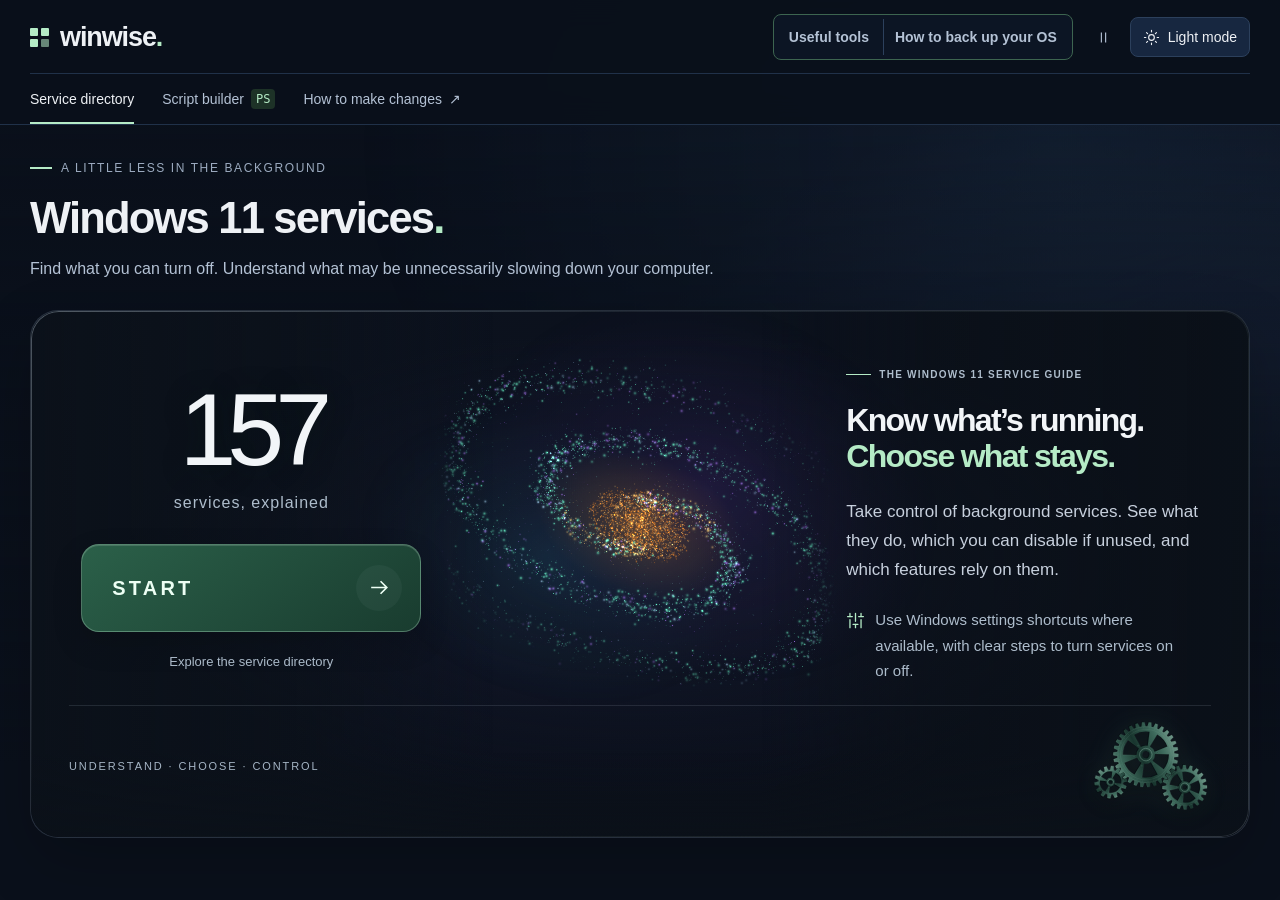
==== commit 5e1ef144: "Winwise 1.6.2: wider backup page with separate section cards Backup guide - Each section is its own " ====
--- a/index.html
+++ b/index.html
@@ -161,19 +161,22 @@
 .filter-tooltip:not(.tooltip-dismissed):hover [role="tooltip"],.filter-tooltip:not(.tooltip-dismissed):focus-within [role="tooltip"]{display:block}
 .settings-callout{padding:19px;border:1px solid var(--accent-border);background:var(--accent-soft);border-radius:9px;margin:0 0 23px}.settings-callout h3{font-size:1rem;font-weight:600;margin:0 0 10px}.settings-callout p{font-size:1rem;line-height:1.75;color:var(--text-secondary);margin:0 0 13px}.settings-callout .settings-path{font-size:.875rem;font-weight:500;color:var(--text)}.settings-callout .secondary-button{display:inline-flex;background:var(--surface);color:var(--accent);border-color:var(--accent-border);margin:2px 0 13px}.settings-callout .small-note{font-size:.875rem;margin:0 0 8px}.settings-callout .small-note:last-child{margin:0}
 .backup-inline-link{font-size:1rem!important;line-height:1.75!important;color:var(--text-secondary)!important;margin:13px 0 0!important}.backup-inline-link a{color:var(--accent);text-decoration:underline;text-underline-offset:4px}.backup-inline-link a:hover{color:var(--focus)}
-.backup-view{max-width:920px;margin:0 auto;scroll-margin-top:24px}.backup-heading{padding:5px 0 28px}.backup-heading h1{font-size:clamp(2rem,3.4vw,2.8rem);margin:0 0 17px}.backup-heading h1:focus{outline:none}.backup-lead{font-size:1.125rem;line-height:1.85;color:var(--text-secondary);max-width:760px;margin:0}.backup-panel{background:var(--surface);border:1px solid var(--line);border-radius:14px;overflow:hidden;box-shadow:var(--shadow)}
-.backup-section{padding:30px 34px}.backup-section+.backup-section{border-top:1px solid var(--line)}.backup-section-heading{display:flex;align-items:center;gap:13px;margin-bottom:22px}.backup-number{display:grid;place-items:center;flex-shrink:0;width:33px;height:33px;border:1px solid var(--accent-border);border-radius:7px;background:var(--accent-soft);color:var(--accent);font-family:Consolas,monospace;font-size:.875rem}.backup-section h2,.backup-section .backup-section-heading h3{font-size:1.35rem;letter-spacing:-.4px;font-weight:600;line-height:1.4;margin:0}.backup-section h3,.backup-section h4,.backup-section h5{font-size:1rem;font-weight:600;line-height:1.6;margin:0 0 9px}.backup-section p,.backup-steps{font-size:1rem;color:var(--text-secondary);line-height:1.85}.backup-section strong{color:var(--text);font-weight:600}.backup-steps{margin:0 0 21px;padding-left:23px}.backup-steps li{padding-left:6px;margin-bottom:14px}.backup-steps li:last-child{margin-bottom:0}.backup-steps li::marker{color:var(--accent);font-weight:600}
+.backup-view{max-width:1320px;margin:0 auto;scroll-margin-top:24px}.backup-heading{padding:5px 0 28px}.backup-heading h1{font-size:clamp(2rem,3.4vw,2.8rem);margin:0 0 17px}.backup-heading h1:focus{outline:none}.backup-lead{font-size:1.125rem;line-height:1.85;color:var(--text-secondary);max-width:760px;margin:0}.backup-panel{display:flex;flex-direction:column;gap:18px}
+.backup-section{padding:32px 40px;background:var(--surface);border:1px solid var(--line);border-radius:14px;box-shadow:var(--shadow)}.backup-section-heading{display:flex;align-items:center;gap:13px;margin-bottom:22px}.backup-number{display:grid;place-items:center;flex-shrink:0;width:33px;height:33px;border:1px solid var(--accent-border);border-radius:7px;background:var(--accent-soft);color:var(--accent);font-family:Consolas,monospace;font-size:.875rem}.backup-section h2,.backup-section .backup-section-heading h3{font-size:1.35rem;letter-spacing:-.4px;font-weight:600;line-height:1.4;margin:0}.backup-section h3,.backup-section h4,.backup-section h5{font-size:1rem;font-weight:600;line-height:1.6;margin:0 0 9px}.backup-section p,.backup-steps{font-size:1rem;color:var(--text-secondary);line-height:1.85}.backup-section strong{color:var(--text);font-weight:600}.backup-steps{margin:0 0 21px;padding-left:23px}.backup-steps li{padding-left:6px;margin-bottom:14px}.backup-steps li:last-child{margin-bottom:0}.backup-steps li::marker{color:var(--accent);font-weight:600}
 .backup-note{padding:18px 21px;background:var(--surface-inset);border:1px solid var(--line);border-left:3px solid var(--accent);border-radius:0 9px 9px 0;margin:21px 0}.backup-note p{margin:0}.backup-note a{color:var(--accent);text-decoration:underline;text-underline-offset:3px}.backup-comparison{display:grid;grid-template-columns:1fr 1fr;gap:15px;margin:23px 0}.backup-comparison>div{border:1px solid var(--line);border-radius:10px;padding:21px;background:var(--surface-inset)}.backup-comparison>div>span{display:block;color:var(--accent);margin-bottom:16px}.backup-comparison p{margin:0}.backup-section .backup-limits{font-size:.875rem;line-height:1.8;margin:20px 0 0;color:var(--text-muted)}
-.backup-recovery-option{border:1px solid var(--line);border-radius:9px;background:var(--surface-inset);margin:21px 0}.backup-recovery-option summary{padding:17px 20px;font-size:1rem;font-weight:500;cursor:pointer}.backup-recovery-option p{padding:0 20px 20px;margin:0}.backup-source-links{display:flex;flex-wrap:wrap;gap:12px 25px;margin-top:22px}.backup-bottom{display:flex;align-items:center;justify-content:space-between;gap:20px;padding:22px 34px;background:var(--surface-raised);border-top:1px solid var(--line)}.backup-bottom p{font-size:.875rem;color:var(--text-secondary);line-height:1.7;margin:0}
+.backup-recovery-option{border:1px solid var(--line);border-radius:9px;background:var(--surface-inset);margin:21px 0}.backup-recovery-option summary{padding:17px 20px;font-size:1rem;font-weight:500;cursor:pointer}.backup-recovery-option p{padding:0 20px 20px;margin:0}.backup-source-links{display:flex;flex-wrap:wrap;gap:12px 25px;margin-top:22px}.backup-bottom{display:flex;align-items:center;justify-content:space-between;gap:20px;padding:22px 40px;background:var(--surface-raised);border:1px solid var(--line);border-radius:14px}.backup-bottom p{font-size:.875rem;color:var(--text-secondary);line-height:1.7;margin:0}
 .backup-section h2:focus:not(:focus-visible),.backup-section h3:focus:not(:focus-visible){outline:none}.backup-section h2:focus-visible,.backup-section h3:focus-visible{outline:2px solid var(--focus);outline-offset:4px;border-radius:4px}.backup-section .backup-subheading{font-size:1.0625rem;margin:30px 0 12px}.backup-options{list-style:none;margin:22px 0 0;padding:0;display:grid;grid-template-columns:repeat(3,minmax(0,1fr));gap:14px}.backup-option{display:flex;flex-direction:column;gap:9px;min-width:0;padding:18px 18px 6px;border:1px solid var(--line);border-radius:10px;background:var(--surface-inset)}.backup-option-top{display:flex;align-items:center;flex-wrap:wrap;gap:10px}.backup-option-number{font-family:Consolas,monospace;font-size:.8125rem;color:var(--accent)}.backup-type{display:inline-flex;padding:2px 9px;border:1px solid;border-radius:999px;font-size:.75rem;font-weight:500;line-height:1.6}.backup-type-files{background:var(--accent-soft);border-color:var(--accent-border);color:var(--accent)}.backup-type-points{background:var(--tag-blue-bg);border-color:var(--tag-blue-border);color:var(--tag-blue-text)}.backup-type-media{background:var(--tag-purple-bg);border-color:var(--tag-purple-border);color:var(--tag-purple-text)}.backup-section .backup-option h3{font-size:1.0625rem;margin:2px 0 0}.backup-section .backup-option p{margin:0;font-size:.9375rem;line-height:1.7}.backup-section .backup-option .backup-option-files{margin-top:auto;font-size:.875rem;color:var(--text-muted)}.backup-jump{display:inline-flex;align-items:center;gap:6px;min-height:44px;color:var(--accent);font-size:.875rem;font-weight:600}.backup-jump:hover{text-decoration:underline;text-underline-offset:4px}.backup-inline-jump,.backup-list a{color:var(--accent);text-decoration:underline;text-underline-offset:3px}.backup-inline-jump:hover,.backup-list a:hover{color:var(--accent-hover)}
 .backup-list{margin:0 0 21px;padding-left:23px;font-size:1rem;color:var(--text-secondary);line-height:1.85}.backup-list li{padding-left:6px;margin-bottom:10px}.backup-list li:last-child{margin-bottom:0}.backup-list li::marker{color:var(--accent)}.backup-note .backup-list{margin:0;font-size:.9375rem}.backup-recovery-option .backup-list{margin:0;padding:0 20px 20px 43px}.backup-facts{margin:20px 0 0;border:1px solid var(--line);border-radius:10px;background:var(--surface-inset);overflow:hidden}.backup-facts>div{display:grid;grid-template-columns:132px minmax(0,1fr);gap:16px;padding:11px 17px}.backup-facts>div+div{border-top:1px solid var(--line-soft)}.backup-facts dt{padding-top:2px;font-size:.75rem;font-weight:600;letter-spacing:.9px;line-height:1.7;text-transform:uppercase;color:var(--text-muted)}.backup-facts dd{margin:0;font-size:.9375rem;line-height:1.7;color:var(--text)}.backup-warning{margin:21px 0;padding:16px 20px;background:var(--tag-amber-bg);border:1px solid var(--tag-amber-border);border-left:3px solid var(--tag-amber-text);border-radius:0 9px 9px 0}.backup-section .backup-warning p{margin:0;color:var(--text)}.backup-section .backup-warning strong:first-child{color:var(--tag-amber-text)}.backup-paths>div{display:flex;flex-direction:column}.backup-section .backup-paths h3{font-size:1.0625rem}.backup-section .backup-path{align-self:flex-start;margin:0 0 16px;padding:4px 11px;border:1px solid var(--accent-border);border-radius:7px;background:var(--accent-soft);color:var(--accent);font-family:Consolas,monospace;font-size:.875rem;line-height:1.6}.backup-paths .backup-warning{margin:0 0 18px}.backup-paths .backup-steps{margin-bottom:0}.backup-paths .backup-steps li{margin-bottom:10px}.backup-bottom .tools-directory-link{flex-shrink:0}
 .backup-type-removed{background:var(--tag-amber-bg);border-color:var(--tag-amber-border);color:var(--tag-amber-text)}.backup-steps a,.backup-section p a:not(.source-link){color:var(--accent);text-decoration:underline;text-underline-offset:3px}.backup-steps a:hover,.backup-section p a:not(.source-link):hover{color:var(--accent-hover)}
 .backup-entry{margin:0 0 4px}.backup-entry>div{display:flex;flex-direction:column;gap:9px}.backup-section .backup-entry>div>span.backup-type{display:inline-flex;align-self:flex-start;margin:0}.backup-section .backup-entry h3{font-size:1.125rem;margin:2px 0 0}.backup-section .backup-entry p{font-size:.9375rem;line-height:1.7}.backup-entry-links{list-style:none;margin:4px 0 0;padding:0}.backup-entry-links .backup-jump{min-height:36px}
 .backup-table-wrap{margin:20px 0 0;border:1px solid var(--line);border-radius:10px;background:var(--surface-inset);overflow:hidden}.backup-table{width:100%;border-collapse:collapse;font-size:.9375rem;line-height:1.6}.backup-table th,.backup-table td{padding:12px 14px;text-align:left;vertical-align:top;color:var(--text-secondary)}.backup-table thead th{font-size:.75rem;font-weight:600;letter-spacing:.9px;text-transform:uppercase;color:var(--text-muted);border-bottom:1px solid var(--line)}.backup-table tbody tr+tr>*{border-top:1px solid var(--line-soft)}.backup-table tbody th{font-weight:600;color:var(--text);width:26%}.backup-table .backup-type{margin:0 6px 4px 0}.backup-table td:last-child{width:17%}
-.backup-group{display:flex;align-items:center;gap:13px;padding:22px 34px;border-top:1px solid var(--line);background:var(--surface-raised)}.backup-group h2{margin:0;font-size:1.0625rem;font-weight:600;letter-spacing:-.2px}
+.backup-group{display:flex;align-items:center;gap:13px;padding:16px 4px 0}.backup-group h2{margin:0;font-size:1.0625rem;font-weight:600;letter-spacing:-.2px}
 .backup-usb-uses{display:grid;grid-template-columns:repeat(2,minmax(0,1fr));gap:14px;margin:4px 0 21px}.backup-usb-uses>div:last-child{grid-column:1/-1}.backup-usb-uses>div{border:1px solid var(--line);border-radius:10px;padding:18px;background:var(--surface-inset)}.backup-section .backup-usb-uses h5{font-size:1rem;margin:0 0 6px}.backup-section .backup-usb-uses p{font-size:.9375rem;line-height:1.7;margin:0 0 10px}.backup-section .backup-usb-uses .backup-usb-result{font-size:.875rem;color:var(--text-muted)}.backup-usb-uses .backup-warning{margin:10px 0;padding:12px 14px}.backup-section .backup-usb-uses .backup-warning p{margin:0}.backup-recovery-option .backup-steps{padding:0 20px 20px 43px;margin:0}.backup-recovery-option .backup-warning{margin:0 20px 20px}.backup-section .backup-recovery-option .backup-warning p{padding:0}
+.backup-split{display:grid;grid-template-columns:minmax(0,5fr) minmax(0,7fr);gap:0 56px;align-items:start}.backup-section .backup-aside>:first-child{margin-top:0}.backup-section .backup-aside>:last-child,.backup-section .backup-main>:last-child{margin-bottom:0}.backup-aside .backup-comparison{grid-template-columns:minmax(0,1fr)}.backup-entry{grid-template-columns:repeat(3,minmax(0,1fr))}.backup-section .backup-entry>.backup-note{margin:0;border:1px solid var(--line);border-left:3px solid var(--accent);border-radius:0 10px 10px 0}
+@media(min-width:1101px){.backup-section .backup-main>:first-child{margin-top:0}}
+@media(max-width:1100px){.backup-split{grid-template-columns:minmax(0,1fr)}.backup-entry{grid-template-columns:repeat(2,minmax(0,1fr))}.backup-entry>.backup-note{grid-column:1/-1}}
 @media(max-width:860px){.backup-usb-uses{grid-template-columns:1fr}}
-@media(max-width:680px){.backup-group{padding:20px 21px}.backup-table thead{display:none}.backup-table,.backup-table tbody,.backup-table tr,.backup-table th,.backup-table td{display:block;width:auto!important}.backup-table tbody tr{padding:6px 0}.backup-table tbody tr+tr>*{border-top:0}.backup-table tbody tr+tr{border-top:1px solid var(--line)}.backup-table th,.backup-table td{padding:6px 15px}.backup-table td::before{content:attr(data-label);display:block;font-size:.6875rem;font-weight:600;letter-spacing:.9px;text-transform:uppercase;color:var(--text-muted)}}
+@media(max-width:680px){.backup-group{padding:10px 4px 0}.backup-table thead{display:none}.backup-table,.backup-table tbody,.backup-table tr,.backup-table th,.backup-table td{display:block;width:auto!important}.backup-table tbody tr{padding:6px 0}.backup-table tbody tr+tr>*{border-top:0}.backup-table tbody tr+tr{border-top:1px solid var(--line)}.backup-table th,.backup-table td{padding:6px 15px}.backup-table td::before{content:attr(data-label);display:block;font-size:.6875rem;font-weight:600;letter-spacing:.9px;text-transform:uppercase;color:var(--text-muted)}}
 @media(max-width:860px){.backup-options{grid-template-columns:repeat(2,minmax(0,1fr))}}
 @media(max-width:560px){.backup-options{grid-template-columns:1fr}.backup-facts>div{grid-template-columns:1fr;gap:1px;padding:10px 15px}.backup-section .backup-subheading{margin-top:26px}.backup-warning{padding:15px 16px}.backup-recovery-option .backup-list{padding:0 17px 18px 38px}}
 @media(max-width:1450px){.header-inner{flex-wrap:wrap;gap:0 24px;padding-top:14px}.brand,.header-utilities{padding-top:0}.header-utilities{margin-left:auto}.top-nav{order:3;flex-basis:100%;width:100%;min-width:0;min-height:51px;gap:28px;margin-top:13px;border-top:1px solid var(--line-soft);overflow-x:auto}.top-nav a,.top-nav button{flex-shrink:0;padding:0}.top-nav button[data-dialog="guide"]{display:flex}}
@@ -251,7 +254,7 @@
 .guide-manual-heading{font-size:1.125rem;line-height:1.5;font-weight:600;margin:26px 0 20px}
 
 /* Carry the welcome panel's blue depth into the reading and utility sections. */
-.workspace,.builder-options,.builder-summary,.backup-panel,.detail-dialog,.overview-item,.tool-card:not(.tool-card-featured){background:var(--panel-gradient)}
+.workspace,.builder-options,.builder-summary,.backup-section,.detail-dialog,.overview-item,.tool-card:not(.tool-card-featured){background:var(--panel-gradient)}
 
 /* Service categories use the same colors in overview cards, rows, and details. */
 .service-icon.service-icon-privacy{color:var(--tag-purple-text);background:var(--tag-purple-bg);border-color:var(--tag-purple-border)}
@@ -417,7 +420,7 @@
     <div class="header-utilities"><span class="os-tag"><svg viewBox="0 0 20 20" aria-hidden="true"><path d="M2 3h7v6H2zm9 0h7v6h-7zM2 11h7v6H2zm9 0h7v6h-7z" fill="currentColor"/></svg>Windows 11</span><nav class="header-resources" aria-label="Tools and recovery"><a href="#tools" data-view="tools">Useful tools</a><a href="#backup" data-view="backup">How to back up your OS</a></nav><div class="appearance-controls"><button id="motion-toggle" class="appearance-button" aria-label="Pause background animation" title="Pause background animation"><svg class="pause-icon" viewBox="0 0 24 24" fill="none" stroke="currentColor" stroke-width="1.6" aria-hidden="true"><path d="M9 5v14M15 5v14"/></svg><svg class="play-icon" viewBox="0 0 24 24" fill="none" stroke="currentColor" stroke-width="1.6" aria-hidden="true"><path d="m8 5 11 7-11 7V5Z"/></svg></button><button id="theme-toggle" class="appearance-button theme-toggle" aria-label="Switch to light mode" title="Switch to light mode"><svg class="sun-icon" viewBox="0 0 24 24" fill="none" stroke="currentColor" stroke-width="1.6" stroke-linecap="round" aria-hidden="true"><circle cx="12" cy="12" r="4"/><path d="M12 2v2m0 16v2M2 12h2m16 0h2M5 5l1.5 1.5m11 11L19 19M5 19l1.5-1.5m11-11L19 5"/></svg><svg class="moon-icon" viewBox="0 0 24 24" fill="none" stroke="currentColor" stroke-width="1.6" stroke-linejoin="round" aria-hidden="true"><path d="M20.5 14.2A9 9 0 0 1 9.8 3.5 9 9 0 1 0 20.5 14.2Z"/></svg><span class="theme-toggle-label">Light mode</span></button></div></div>
   </div></header>
   <main class="page-shell">
-    <section class="intro" aria-labelledby="page-title"><div><p class="eyebrow"><span class="tiny-line"></span>A LITTLE LESS IN THE BACKGROUND</p><h1 id="page-title">Windows 11 services<span>.</span></h1><p class="intro-copy">Find what you can turn off. Understand what may be unnecessarily slowing down your computer.</p></div><div class="intro-action"><a class="primary-button" href="#builder" data-view="builder"><span data-icon="terminal"></span>Build a PowerShell script <span aria-hidden="true">↗</span></a><span class="builder-button-note">Select services using the creator, then download the script.</span><span>Updated <time datetime="2026-10-29">October 29, 2026</time></span></div></section>
+    <section class="intro" aria-labelledby="page-title"><div><p class="eyebrow"><span class="tiny-line"></span>A LITTLE LESS IN THE BACKGROUND</p><h1 id="page-title">Windows 11 services<span>.</span></h1><p class="intro-copy">Find what you can turn off. Understand what may be unnecessarily slowing down your computer.</p></div><div class="intro-action"><a class="primary-button" href="#builder" data-view="builder"><span data-icon="terminal"></span>Build a PowerShell script <span aria-hidden="true">↗</span></a><span class="builder-button-note">Select services using the creator, then download the script.</span><span>Updated <time datetime="2026-10-30">October 30, 2026</time></span></div></section>
     <div class="directory-stage">
     <section id="welcome" class="launch-panel" aria-labelledby="launch-title" hidden>
       <canvas class="launch-glass" id="launch-glass" aria-hidden="true"></canvas>
@@ -556,13 +559,13 @@
                 <li><a class="backup-jump" href="#backup" data-backup-jump="system-image-title">Full system images <span aria-hidden="true">↓</span></a></li>
               </ul>
             </div>
-          </div>
-          <div class="backup-note"><h3>A practical combination</h3><ul class="backup-list">
+            <div class="backup-note"><h3>A practical combination</h3><ul class="backup-list">
             <li>Keep a copy of important files away from the PC: on another drive with File History, or in cloud storage.</li>
             <li>Keep System Restore turned on, and check whether your PC has Point-in-time restore.</li>
             <li>While the PC works, make a Windows 11 installation USB or a Recovery Drive. Your PC’s manufacturer may also offer recovery media with its own drivers.</li>
             <li>If your PC uses Device Encryption or BitLocker, know where to find its <a href="https://support.microsoft.com/en-us/windows/security/encryption/find-your-bitlocker-recovery-key" target="_blank" rel="noopener noreferrer">recovery key</a>.</li>
           </ul></div>
+          </div>
           <p class="backup-limits">Availability depends on your Windows 11 version and edition, installed updates, account type, storage, administrator access, and your organization’s policies. Menu names can differ slightly between builds. No backup or recovery method is guaranteed to succeed, so it helps to have more than one.</p>
         </section>
         <section class="backup-section" aria-labelledby="keep-files-title">
@@ -589,239 +592,292 @@
         <div class="backup-group" id="backup-files-group"><span class="backup-type backup-type-files">Prepare</span><h2>Back up my files</h2></div>
         <section class="backup-section" aria-labelledby="file-history-title">
           <div class="backup-section-heading"><span class="backup-number" aria-hidden="true">01</span><h3 id="file-history-title" tabindex="-1">File History: back up personal files</h3></div>
-          <p>File History saves copies of the files in your libraries, such as Documents, Pictures, Videos, and Music, and on your Desktop. It keeps earlier versions, so you can get back a file as it was before a change or deletion.</p>
-          <dl class="backup-facts">
-            <div><dt>Protects</dt><dd>Personal files in your libraries and on your Desktop</dd></div>
-            <div><dt>Stored</dt><dd>An external drive or a network location</dd></div>
-            <div><dt>Personal files</dt><dd>Copies and earlier versions, for the included folders only</dd></div>
-            <div><dt>You need</dt><dd>A drive or network location with enough free space</dd></div>
-            <div><dt>Useful when</dt><dd>A file is deleted or overwritten, or the PC’s drive fails</dd></div>
-          </dl>
-          <h4 class="backup-subheading">Turn on File History</h4>
-          <ol class="backup-steps">
-            <li>Connect an external drive, or make sure the network location you want to use is available.</li>
-            <li>Open <strong>Control Panel → System and Security → File History</strong>.</li>
-            <li>If the drive you want isn’t selected, choose <strong>Select drive</strong>, pick the drive, and select <strong>OK</strong>. Then select <strong>Turn on</strong>.</li>
-            <li>Check which folders are covered: your libraries and Desktop. To add another folder, right-click it in File Explorer, select <strong>Show more options → Include in library</strong>, and choose a library.</li>
-            <li>Leave the drive connected until the first backup finishes, then reopen File History to check that a backup has completed.</li>
-          </ol>
-          <h4 class="backup-subheading">Restore an earlier version</h4>
-          <ol class="backup-steps">
-            <li>In File Explorer, open the folder that contains, or used to contain, the file.</li>
-            <li>Right-click the folder and select <strong>Restore previous versions</strong>. If you don’t see it, select <strong>Show more options</strong> first.</li>
-            <li>On the <strong>Previous Versions</strong> tab, choose a version. To look at it first, select the arrow next to <strong>Open</strong>, then <strong>Open in File History</strong>.</li>
-            <li>Select <strong>Restore</strong>, or select the arrow next to it and choose <strong>Restore to</strong> to save the version somewhere else.</li>
-          </ol>
-          <div class="backup-warning" role="note"><p><strong>Restoring replaces the current version.</strong> Microsoft notes that the replacement can’t be undone. To keep both versions, use <strong>Restore to</strong> and choose another location.</p></div>
-          <p class="backup-limits">File History is a file backup. It doesn’t copy Windows, installed programs, or their settings. You can also copy important folders to a separate drive yourself; those copies don’t update, so repeat the copy after important changes.</p>
-          <div class="backup-source-links"><a class="source-link" href="https://support.microsoft.com/en-us/windows/experience/backup-recovery/backup-and-restore-with-file-history" target="_blank" rel="noopener noreferrer">Microsoft: File History <span aria-hidden="true">↗</span></a></div>
+          <div class="backup-split">
+            <div class="backup-aside">
+              <p>File History saves copies of the files in your libraries, such as Documents, Pictures, Videos, and Music, and on your Desktop. It keeps earlier versions, so you can get back a file as it was before a change or deletion.</p>
+              <dl class="backup-facts">
+                <div><dt>Protects</dt><dd>Personal files in your libraries and on your Desktop</dd></div>
+                <div><dt>Stored</dt><dd>An external drive or a network location</dd></div>
+                <div><dt>Personal files</dt><dd>Copies and earlier versions, for the included folders only</dd></div>
+                <div><dt>You need</dt><dd>A drive or network location with enough free space</dd></div>
+                <div><dt>Useful when</dt><dd>A file is deleted or overwritten, or the PC’s drive fails</dd></div>
+              </dl>
+              <p class="backup-limits">File History is a file backup. It doesn’t copy Windows, installed programs, or their settings. You can also copy important folders to a separate drive yourself; those copies don’t update, so repeat the copy after important changes.</p>
+              <div class="backup-source-links"><a class="source-link" href="https://support.microsoft.com/en-us/windows/experience/backup-recovery/backup-and-restore-with-file-history" target="_blank" rel="noopener noreferrer">Microsoft: File History <span aria-hidden="true">↗</span></a></div>
+            </div>
+            <div class="backup-main">
+              <h4 class="backup-subheading">Turn on File History</h4>
+              <ol class="backup-steps">
+                <li>Connect an external drive, or make sure the network location you want to use is available.</li>
+                <li>Open <strong>Control Panel → System and Security → File History</strong>.</li>
+                <li>If the drive you want isn’t selected, choose <strong>Select drive</strong>, pick the drive, and select <strong>OK</strong>. Then select <strong>Turn on</strong>.</li>
+                <li>Check which folders are covered: your libraries and Desktop. To add another folder, right-click it in File Explorer, select <strong>Show more options → Include in library</strong>, and choose a library.</li>
+                <li>Leave the drive connected until the first backup finishes, then reopen File History to check that a backup has completed.</li>
+              </ol>
+              <h4 class="backup-subheading">Restore an earlier version</h4>
+              <ol class="backup-steps">
+                <li>In File Explorer, open the folder that contains, or used to contain, the file.</li>
+                <li>Right-click the folder and select <strong>Restore previous versions</strong>. If you don’t see it, select <strong>Show more options</strong> first.</li>
+                <li>On the <strong>Previous Versions</strong> tab, choose a version. To look at it first, select the arrow next to <strong>Open</strong>, then <strong>Open in File History</strong>.</li>
+                <li>Select <strong>Restore</strong>, or select the arrow next to it and choose <strong>Restore to</strong> to save the version somewhere else.</li>
+              </ol>
+              <div class="backup-warning" role="note"><p><strong>Restoring replaces the current version.</strong> Microsoft notes that the replacement can’t be undone. To keep both versions, use <strong>Restore to</strong> and choose another location.</p></div>
+            </div>
+          </div>
         </section>
         <section class="backup-section" aria-labelledby="windows-backup-title">
           <div class="backup-section-heading"><span class="backup-number" aria-hidden="true">02</span><h3 id="windows-backup-title" tabindex="-1">Windows Backup and OneDrive</h3></div>
-          <p>The Windows Backup app can sync selected folders to OneDrive and remember supported settings and app information with your Microsoft account. It helps you get set up again on a new or reinstalled PC.</p>
-          <dl class="backup-facts">
-            <div><dt>Protects</dt><dd>Selected folders, supported Windows settings, and information about your apps</dd></div>
-            <div><dt>Stored</dt><dd>OneDrive and your Microsoft account</dd></div>
-            <div><dt>Personal files</dt><dd>Selected folders, such as Desktop, Documents, and Pictures, kept in sync with OneDrive</dd></div>
-            <div><dt>You need</dt><dd>A personal Microsoft account, an internet connection, and enough OneDrive storage</dd></div>
-            <div><dt>Useful when</dt><dd>You move to a new PC, reinstall Windows, or want your files on more than one device</dd></div>
-          </dl>
-          <h4 class="backup-subheading">Set up Windows Backup</h4>
-          <ol class="backup-steps">
-            <li>Sign in to Windows with a personal Microsoft account, such as an outlook.com address. The consumer app doesn’t work with work or school accounts.</li>
-            <li>Open <strong>Windows Backup</strong> from Start, or go to <strong>Settings → Accounts → Windows backup</strong>.</li>
-            <li>Under <strong>Folders</strong>, choose which folders to sync to OneDrive.</li>
-            <li>Choose the apps and preferences you want Windows to remember, then select <strong>Back up</strong>.</li>
-            <li>Check the backup status in Windows Backup or in <strong>Settings → Accounts → Windows backup</strong>. If OneDrive reports a problem, check that you’re signed in and have enough storage.</li>
-          </ol>
-          <div class="backup-warning" role="note"><p><strong>OneDrive can keep a cloud copy of synced files.</strong> Changes and deletions can also sync, so keep another backup of files you cannot replace.</p></div>
-          <h4 class="backup-subheading">Get things back</h4>
-          <ul class="backup-list">
-            <li><strong>Files:</strong> sign in to OneDrive with the same Microsoft account to get to your synced folders.</li>
-            <li><strong>Deleted or changed files:</strong> OneDrive’s <strong>Recycle bin</strong> can bring back deleted files, and <strong>Version history</strong> can bring back an earlier version of a file. Both keep items only for a limited time, which depends on your account and settings.</li>
-            <li><strong>New or reinstalled PC:</strong> during setup, sign in with the same account. If Windows finds a compatible backup, it offers to restore your supported settings and app information.</li>
-            <li><strong>Apps:</strong> your pinned apps come back as pins. Microsoft Store apps can be reinstalled by selecting their pins; for other apps, Windows directs you to download the installer.</li>
-          </ul>
-          <p class="backup-limits">Windows Backup isn’t a complete system image. It doesn’t guarantee that every app, license, setting, or file comes back automatically. On a work or school PC, settings backup is a separate feature controlled by your organization.</p>
-          <div class="backup-source-links"><a class="source-link" href="https://support.microsoft.com/en-us/windows/experience/backup-recovery/back-up-and-restore-with-windows-backup" target="_blank" rel="noopener noreferrer">Microsoft: Windows Backup <span aria-hidden="true">↗</span></a><a class="source-link" href="https://support.microsoft.com/en-us/onedrive/restore-your-onedrive-files" target="_blank" rel="noopener noreferrer">Microsoft: restore deleted OneDrive files <span aria-hidden="true">↗</span></a><a class="source-link" href="https://learn.microsoft.com/en-us/windows/configuration/windows-backup/" target="_blank" rel="noopener noreferrer">Microsoft: settings backup for organizations <span aria-hidden="true">↗</span></a></div>
+          <div class="backup-split">
+            <div class="backup-aside">
+              <p>The Windows Backup app can sync selected folders to OneDrive and remember supported settings and app information with your Microsoft account. It helps you get set up again on a new or reinstalled PC.</p>
+              <dl class="backup-facts">
+                <div><dt>Protects</dt><dd>Selected folders, supported Windows settings, and information about your apps</dd></div>
+                <div><dt>Stored</dt><dd>OneDrive and your Microsoft account</dd></div>
+                <div><dt>Personal files</dt><dd>Selected folders, such as Desktop, Documents, and Pictures, kept in sync with OneDrive</dd></div>
+                <div><dt>You need</dt><dd>A personal Microsoft account, an internet connection, and enough OneDrive storage</dd></div>
+                <div><dt>Useful when</dt><dd>You move to a new PC, reinstall Windows, or want your files on more than one device</dd></div>
+              </dl>
+              <p class="backup-limits">Windows Backup isn’t a complete system image. It doesn’t guarantee that every app, license, setting, or file comes back automatically. On a work or school PC, settings backup is a separate feature controlled by your organization.</p>
+              <div class="backup-source-links"><a class="source-link" href="https://support.microsoft.com/en-us/windows/experience/backup-recovery/back-up-and-restore-with-windows-backup" target="_blank" rel="noopener noreferrer">Microsoft: Windows Backup <span aria-hidden="true">↗</span></a><a class="source-link" href="https://support.microsoft.com/en-us/onedrive/restore-your-onedrive-files" target="_blank" rel="noopener noreferrer">Microsoft: restore deleted OneDrive files <span aria-hidden="true">↗</span></a><a class="source-link" href="https://learn.microsoft.com/en-us/windows/configuration/windows-backup/" target="_blank" rel="noopener noreferrer">Microsoft: settings backup for organizations <span aria-hidden="true">↗</span></a></div>
+            </div>
+            <div class="backup-main">
+              <h4 class="backup-subheading">Set up Windows Backup</h4>
+              <ol class="backup-steps">
+                <li>Sign in to Windows with a personal Microsoft account, such as an outlook.com address. The consumer app doesn’t work with work or school accounts.</li>
+                <li>Open <strong>Windows Backup</strong> from Start, or go to <strong>Settings → Accounts → Windows backup</strong>.</li>
+                <li>Under <strong>Folders</strong>, choose which folders to sync to OneDrive.</li>
+                <li>Choose the apps and preferences you want Windows to remember, then select <strong>Back up</strong>.</li>
+                <li>Check the backup status in Windows Backup or in <strong>Settings → Accounts → Windows backup</strong>. If OneDrive reports a problem, check that you’re signed in and have enough storage.</li>
+              </ol>
+              <div class="backup-warning" role="note"><p><strong>OneDrive can keep a cloud copy of synced files.</strong> Changes and deletions can also sync, so keep another backup of files you cannot replace.</p></div>
+              <h4 class="backup-subheading">Get things back</h4>
+              <ul class="backup-list">
+                <li><strong>Files:</strong> sign in to OneDrive with the same Microsoft account to get to your synced folders.</li>
+                <li><strong>Deleted or changed files:</strong> OneDrive’s <strong>Recycle bin</strong> can bring back deleted files, and <strong>Version history</strong> can bring back an earlier version of a file. Both keep items only for a limited time, which depends on your account and settings.</li>
+                <li><strong>New or reinstalled PC:</strong> during setup, sign in with the same account. If Windows finds a compatible backup, it offers to restore your supported settings and app information.</li>
+                <li><strong>Apps:</strong> your pinned apps come back as pins. Microsoft Store apps can be reinstalled by selecting their pins; for other apps, Windows directs you to download the installer.</li>
+              </ul>
+            </div>
+          </div>
         </section>
         <div class="backup-group" id="backup-recover-group"><span class="backup-type backup-type-points">Fix a problem</span><h2>Recover Windows</h2></div>
         <section class="backup-section" aria-labelledby="windows-update-repair-title">
           <div class="backup-section-heading"><span class="backup-number" aria-hidden="true">03</span><h3 id="windows-update-repair-title" tabindex="-1">Fix problems using Windows Update</h3></div>
-          <p>If Windows still starts but isn’t working properly, this reinstalls the current version of Windows to repair system components. It keeps your <strong>files, apps, and settings</strong>, so it’s a good first step before anything more drastic.</p>
-          <dl class="backup-facts">
-            <div><dt>Personal files</dt><dd>Kept</dd></div>
-            <div><dt>Apps and settings</dt><dd>Kept</dd></div>
-            <div><dt>You need</dt><dd>Windows 11, version 22H2 or later with the February 2024 optional update or a later update, Windows that starts, and an internet connection. It may not appear on PCs managed by an organization.</dd></div>
-            <div><dt>Useful when</dt><dd>Windows starts but system files or components seem damaged, especially after an update</dd></div>
-          </dl>
-          <ol class="backup-steps">
-            <li>Go to <strong>Settings → System → Recovery</strong>.</li>
-            <li>Next to <strong>Fix problems using Windows Update</strong>, select <strong>Reinstall now</strong>.</li>
-            <li>Follow the prompts. Windows downloads and installs the files, then restarts. Keep the PC plugged in.</li>
-          </ol>
-          <div class="backup-source-links"><a class="source-link" href="https://support.microsoft.com/en-us/windows/deployment/install-upgrade/fix-issues-by-reinstalling-the-current-version-of-windows" target="_blank" rel="noopener noreferrer">Microsoft: reinstall through Windows Update <span aria-hidden="true">↗</span></a></div>
+          <div class="backup-split">
+            <div class="backup-aside">
+              <p>If Windows still starts but isn’t working properly, this reinstalls the current version of Windows to repair system components. It keeps your <strong>files, apps, and settings</strong>, so it’s a good first step before anything more drastic.</p>
+              <dl class="backup-facts">
+                <div><dt>Personal files</dt><dd>Kept</dd></div>
+                <div><dt>Apps and settings</dt><dd>Kept</dd></div>
+                <div><dt>You need</dt><dd>Windows 11, version 22H2 or later with the February 2024 optional update or a later update, Windows that starts, and an internet connection. It may not appear on PCs managed by an organization.</dd></div>
+                <div><dt>Useful when</dt><dd>Windows starts but system files or components seem damaged, especially after an update</dd></div>
+              </dl>
+              <div class="backup-source-links"><a class="source-link" href="https://support.microsoft.com/en-us/windows/deployment/install-upgrade/fix-issues-by-reinstalling-the-current-version-of-windows" target="_blank" rel="noopener noreferrer">Microsoft: reinstall through Windows Update <span aria-hidden="true">↗</span></a></div>
+            </div>
+            <div class="backup-main">
+              <ol class="backup-steps">
+                <li>Go to <strong>Settings → System → Recovery</strong>.</li>
+                <li>Next to <strong>Fix problems using Windows Update</strong>, select <strong>Reinstall now</strong>.</li>
+                <li>Follow the prompts. Windows downloads and installs the files, then restarts. Keep the PC plugged in.</li>
+              </ol>
+            </div>
+          </div>
         </section>
         <section class="backup-section" aria-labelledby="system-restore-title">
           <div class="backup-section-heading"><span class="backup-number" aria-hidden="true">04</span><h3 id="system-restore-title" tabindex="-1">System Restore</h3></div>
-          <p>System Restore rolls back system files, registry settings, and installed programs to an earlier restore point. Microsoft says it doesn’t affect your personal files, which also means it doesn’t back them up.</p>
-          <dl class="backup-facts">
-            <div><dt>Stored</dt><dd>On the same PC, in disk space you allow on the protected drive</dd></div>
-            <div><dt>Personal files</dt><dd>Kept unchanged; not part of the restore point</dd></div>
-            <div><dt>Apps and settings</dt><dd>Rolled back. Apps, drivers, and updates installed after the point can be removed.</dd></div>
-            <div><dt>You need</dt><dd>System Protection turned on for the Windows drive, and a restore point. Administrator access may be needed.</dd></div>
-            <div><dt>Useful when</dt><dd>Windows misbehaves after an app, driver, update, or settings change</dd></div>
-          </dl>
-          <h4 class="backup-subheading">Create a restore point</h4>
-          <ol class="backup-steps">
-            <li>Open <strong>Start</strong>, search for <strong>Create a restore point</strong>, and open the matching result.</li>
-            <li>On the <strong>System Protection</strong> tab, select the Windows drive, usually <strong>C:</strong>.</li>
-            <li>If protection is off for that drive, select <strong>Configure</strong>, choose <strong>Turn on system protection</strong>, use the slider to allow disk space, then select <strong>Apply → OK</strong>.</li>
-            <li>Select <strong>Create</strong>, enter a name you’ll recognize, such as <strong>Before graphics driver update</strong>, and select <strong>Create</strong>.</li>
-          </ol>
-          <p class="backup-limits">Windows also creates restore points automatically. Older points can be removed as Windows manages the space you allowed, so a named point might not be available later.</p>
-          <h4 class="backup-subheading">Restore</h4>
-          <ul class="backup-list">
-            <li><strong>Windows starts:</strong> press <strong>Windows logo key + R</strong>, type <strong>rstrui.exe</strong>, and press <strong>Enter</strong>. Choose a restore point, optionally select <strong>Scan for affected programs</strong>, then <strong>Next → Finish</strong>.</li>
-            <li><strong>Windows doesn’t start:</strong> <a href="#backup" data-backup-jump="recovery-title">open Windows RE</a> and select <strong>Troubleshoot → Advanced options → System Restore</strong>.</li>
-          </ul>
-          <div class="backup-source-links"><a class="source-link" href="https://support.microsoft.com/en-us/windows/experience/backup-recovery/system-protection" target="_blank" rel="noopener noreferrer">Microsoft: create a restore point <span aria-hidden="true">↗</span></a><a class="source-link" href="https://support.microsoft.com/en-us/windows/experience/backup-recovery/system-restore" target="_blank" rel="noopener noreferrer">Microsoft: System Restore <span aria-hidden="true">↗</span></a></div>
+          <div class="backup-split">
+            <div class="backup-aside">
+              <p>System Restore rolls back system files, registry settings, and installed programs to an earlier restore point. Microsoft says it doesn’t affect your personal files, which also means it doesn’t back them up.</p>
+              <dl class="backup-facts">
+                <div><dt>Stored</dt><dd>On the same PC, in disk space you allow on the protected drive</dd></div>
+                <div><dt>Personal files</dt><dd>Kept unchanged; not part of the restore point</dd></div>
+                <div><dt>Apps and settings</dt><dd>Rolled back. Apps, drivers, and updates installed after the point can be removed.</dd></div>
+                <div><dt>You need</dt><dd>System Protection turned on for the Windows drive, and a restore point. Administrator access may be needed.</dd></div>
+                <div><dt>Useful when</dt><dd>Windows misbehaves after an app, driver, update, or settings change</dd></div>
+              </dl>
+              <p class="backup-limits">Windows also creates restore points automatically. Older points can be removed as Windows manages the space you allowed, so a named point might not be available later.</p>
+              <div class="backup-source-links"><a class="source-link" href="https://support.microsoft.com/en-us/windows/experience/backup-recovery/system-protection" target="_blank" rel="noopener noreferrer">Microsoft: create a restore point <span aria-hidden="true">↗</span></a><a class="source-link" href="https://support.microsoft.com/en-us/windows/experience/backup-recovery/system-restore" target="_blank" rel="noopener noreferrer">Microsoft: System Restore <span aria-hidden="true">↗</span></a></div>
+            </div>
+            <div class="backup-main">
+              <h4 class="backup-subheading">Create a restore point</h4>
+              <ol class="backup-steps">
+                <li>Open <strong>Start</strong>, search for <strong>Create a restore point</strong>, and open the matching result.</li>
+                <li>On the <strong>System Protection</strong> tab, select the Windows drive, usually <strong>C:</strong>.</li>
+                <li>If protection is off for that drive, select <strong>Configure</strong>, choose <strong>Turn on system protection</strong>, use the slider to allow disk space, then select <strong>Apply → OK</strong>.</li>
+                <li>Select <strong>Create</strong>, enter a name you’ll recognize, such as <strong>Before graphics driver update</strong>, and select <strong>Create</strong>.</li>
+              </ol>
+              <h4 class="backup-subheading">Restore</h4>
+              <ul class="backup-list">
+                <li><strong>Windows starts:</strong> press <strong>Windows logo key + R</strong>, type <strong>rstrui.exe</strong>, and press <strong>Enter</strong>. Choose a restore point, optionally select <strong>Scan for affected programs</strong>, then <strong>Next → Finish</strong>.</li>
+                <li><strong>Windows doesn’t start:</strong> <a href="#backup" data-backup-jump="recovery-title">open Windows RE</a> and select <strong>Troubleshoot → Advanced options → System Restore</strong>.</li>
+              </ul>
+            </div>
+          </div>
         </section>
         <section class="backup-section" aria-labelledby="pitr-title">
           <div class="backup-section-heading"><span class="backup-number" aria-hidden="true">05</span><h3 id="pitr-title" tabindex="-1">Point-in-time restore</h3></div>
-          <p>Point-in-time restore is separate from System Restore. When it’s on, Windows creates restore points automatically, about every 24 hours by default, and normally keeps each one for up to 72 hours. Restoring a point rolls back the <strong>whole Windows drive</strong>, including your local files.</p>
-          <dl class="backup-facts">
-            <div><dt>Stored</dt><dd>On the same PC, for up to 72 hours; points can be removed sooner when storage runs low</dd></div>
-            <div><dt>Personal files</dt><dd>Rolled back. Local files on the Windows drive return to the selected point; newer files and changes are lost. Other drives aren’t restored, and Microsoft says files in cloud services such as OneDrive aren’t affected.</dd></div>
-            <div><dt>Apps and settings</dt><dd>Rolled back</dd></div>
-            <div><dt>You need</dt><dd>A supported device with Windows 11, version 24H2 or later, the feature turned on, and enough free disk space</dd></div>
-            <div><dt>Useful when</dt><dd>Something went wrong in the last few days and you want the whole PC back as it was</dd></div>
-          </dl>
-          <p>On Home devices, and on Pro devices not managed by an organization, Microsoft says it’s on by default only when the Windows volume is 200 GB or larger (its size, not its free space). On a smaller volume you can turn it on yourself. Microsoft’s documentation currently differs about the default on organization-managed devices running 26H2, so check the setting and follow your organization’s policy.</p>
-          <h4 class="backup-subheading">Check that it’s on</h4>
-          <ol class="backup-steps">
-            <li>Go to <strong>Settings → System → Recovery → Point-in-time restore → View or edit</strong>, and approve the administrator prompt.</li>
-            <li>Check that the feature is on, and look at the available restore points. If you just turned it on, check again later to confirm that one has been created.</li>
-          </ol>
-          <p class="backup-limits">Points are created on a schedule, not on demand. Windows removes them when they expire, when they reach their storage limit, or when free space drops to 20 GB or less. It’s short-term protection, not a replacement for a file backup.</p>
-          <h4 class="backup-subheading">Restore a point</h4>
-          <div class="backup-warning" role="note"><p><strong>Everything on the Windows drive returns to the selected point.</strong> Local files, apps, settings, and passwords changed after it are lost. If you can still reach important newer files, copy them to another drive or to cloud storage first.</p></div>
-          <ol class="backup-steps">
-            <li><a href="#backup" data-backup-jump="recovery-title">Open Windows RE</a> and select <strong>Troubleshoot → Point-in-time restore</strong>.</li>
-            <li>Enter your BitLocker recovery key if asked, choose a restore point, and select <strong>Continue</strong>.</li>
-            <li>Review the point, Windows version, and data-loss warning, then select <strong>Restore</strong>. Keep the PC plugged in until it restarts into Windows.</li>
-          </ol>
-          <p class="backup-limits">If Point-in-time restore isn’t available, or you need to go back further than about three days, Microsoft suggests System Restore instead.</p>
-          <div class="backup-source-links"><a class="source-link" href="https://support.microsoft.com/en-us/windows/experience/backup-recovery/point-time-restore-for-windows" target="_blank" rel="noopener noreferrer">Microsoft: Point-in-time restore <span aria-hidden="true">↗</span></a><a class="source-link" href="https://learn.microsoft.com/en-us/windows/configuration/point-in-time-restore" target="_blank" rel="noopener noreferrer">Microsoft: Point-in-time restore technical details <span aria-hidden="true">↗</span></a></div>
+          <div class="backup-split">
+            <div class="backup-aside">
+              <p>Point-in-time restore is separate from System Restore. When it’s on, Windows creates restore points automatically, about every 24 hours by default, and normally keeps each one for up to 72 hours. Restoring a point rolls back the <strong>whole Windows drive</strong>, including your local files.</p>
+              <dl class="backup-facts">
+                <div><dt>Stored</dt><dd>On the same PC, for up to 72 hours; points can be removed sooner when storage runs low</dd></div>
+                <div><dt>Personal files</dt><dd>Rolled back. Local files on the Windows drive return to the selected point; newer files and changes are lost. Other drives aren’t restored, and Microsoft says files in cloud services such as OneDrive aren’t affected.</dd></div>
+                <div><dt>Apps and settings</dt><dd>Rolled back</dd></div>
+                <div><dt>You need</dt><dd>A supported device with Windows 11, version 24H2 or later, the feature turned on, and enough free disk space</dd></div>
+                <div><dt>Useful when</dt><dd>Something went wrong in the last few days and you want the whole PC back as it was</dd></div>
+              </dl>
+              <p>On Home devices, and on Pro devices not managed by an organization, Microsoft says it’s on by default only when the Windows volume is 200 GB or larger (its size, not its free space). On a smaller volume you can turn it on yourself. Microsoft’s documentation currently differs about the default on organization-managed devices running 26H2, so check the setting and follow your organization’s policy.</p>
+              <div class="backup-source-links"><a class="source-link" href="https://support.microsoft.com/en-us/windows/experience/backup-recovery/point-time-restore-for-windows" target="_blank" rel="noopener noreferrer">Microsoft: Point-in-time restore <span aria-hidden="true">↗</span></a><a class="source-link" href="https://learn.microsoft.com/en-us/windows/configuration/point-in-time-restore" target="_blank" rel="noopener noreferrer">Microsoft: Point-in-time restore technical details <span aria-hidden="true">↗</span></a></div>
+            </div>
+            <div class="backup-main">
+              <h4 class="backup-subheading">Check that it’s on</h4>
+              <ol class="backup-steps">
+                <li>Go to <strong>Settings → System → Recovery → Point-in-time restore → View or edit</strong>, and approve the administrator prompt.</li>
+                <li>Check that the feature is on, and look at the available restore points. If you just turned it on, check again later to confirm that one has been created.</li>
+              </ol>
+              <p class="backup-limits">Points are created on a schedule, not on demand. Windows removes them when they expire, when they reach their storage limit, or when free space drops to 20 GB or less. It’s short-term protection, not a replacement for a file backup.</p>
+              <h4 class="backup-subheading">Restore a point</h4>
+              <div class="backup-warning" role="note"><p><strong>Everything on the Windows drive returns to the selected point.</strong> Local files, apps, settings, and passwords changed after it are lost. If you can still reach important newer files, copy them to another drive or to cloud storage first.</p></div>
+              <ol class="backup-steps">
+                <li><a href="#backup" data-backup-jump="recovery-title">Open Windows RE</a> and select <strong>Troubleshoot → Point-in-time restore</strong>.</li>
+                <li>Enter your BitLocker recovery key if asked, choose a restore point, and select <strong>Continue</strong>.</li>
+                <li>Review the point, Windows version, and data-loss warning, then select <strong>Restore</strong>. Keep the PC plugged in until it restarts into Windows.</li>
+              </ol>
+              <p class="backup-limits">If Point-in-time restore isn’t available, or you need to go back further than about three days, Microsoft suggests System Restore instead.</p>
+            </div>
+          </div>
         </section>
         <section class="backup-section" aria-labelledby="reset-title">
           <div class="backup-section-heading"><span class="backup-number" aria-hidden="true">06</span><h3 id="reset-title" tabindex="-1">Reset this PC</h3></div>
-          <p>Reset this PC reinstalls Windows using the PC’s own recovery tools. You choose whether to keep your personal files. Either way, your installed apps and settings are removed. Microsoft suggests trying the less disruptive options above first.</p>
-          <div class="backup-comparison">
-            <div>
-              <h4>Keep my files</h4>
-              <p><strong>Personal files:</strong> kept.<br><strong>Apps and settings:</strong> removed. Some manufacturer apps or customizations may be restored, depending on the options you choose.</p>
+          <div class="backup-split">
+            <div class="backup-aside">
+              <p>Reset this PC reinstalls Windows using the PC’s own recovery tools. You choose whether to keep your personal files. Either way, your installed apps and settings are removed. Microsoft suggests trying the less disruptive options above first.</p>
+              <div class="backup-comparison">
+                <div>
+                  <h4>Keep my files</h4>
+                  <p><strong>Personal files:</strong> kept.<br><strong>Apps and settings:</strong> removed. Some manufacturer apps or customizations may be restored, depending on the options you choose.</p>
+                </div>
+                <div>
+                  <h4>Remove everything</h4>
+                  <p><strong>Personal files:</strong> removed.<br><strong>Apps and settings:</strong> removed. Use this for a fresh start. Before giving the PC away, also turn on <strong>Clean data</strong>, which makes removed files harder to recover.</p>
+                </div>
+              </div>
+              <div class="backup-source-links"><a class="source-link" href="https://support.microsoft.com/en-us/windows/experience/backup-recovery/reset-your-pc" target="_blank" rel="noopener noreferrer">Microsoft: reset your PC <span aria-hidden="true">↗</span></a><a class="source-link" href="https://support.microsoft.com/en-us/windows/experience/backup-recovery/recovery-options-in-windows" target="_blank" rel="noopener noreferrer">Microsoft: recovery options <span aria-hidden="true">↗</span></a></div>
             </div>
-            <div>
-              <h4>Remove everything</h4>
-              <p><strong>Personal files:</strong> removed.<br><strong>Apps and settings:</strong> removed. Use this for a fresh start. Before giving the PC away, also turn on <strong>Clean data</strong>, which makes removed files harder to recover.</p>
+            <div class="backup-main">
+              <ol class="backup-steps">
+                <li><strong>If Windows starts:</strong> go to <strong>Settings → System → Recovery</strong> and, next to <strong>Reset this PC</strong>, select <strong>Reset PC</strong>.<br><strong>If Windows doesn’t start:</strong> <a href="#backup" data-backup-jump="recovery-title">open Windows RE</a> and select <strong>Troubleshoot → Reset this PC</strong>.</li>
+                <li>Choose <strong>Keep my files</strong> or <strong>Remove everything</strong>.</li>
+                <li>Choose <strong>Cloud download</strong> or <strong>Local reinstall</strong>.</li>
+                <li>Review the summary of what will happen, then select <strong>Reset</strong>. Keep the PC plugged in.</li>
+              </ol>
+              <div class="backup-warning" role="note"><p><strong>Don’t restart the PC during a reset.</strong> Microsoft notes that the screen can stay black for a long time, sometimes more than 15 minutes, and the PC may restart by itself. Restarting it yourself can make the reset fail.</p></div>
+              <p><strong>Cloud download</strong> downloads fresh Windows installation files from Microsoft. It isn’t a cloud backup of your files. <strong>Local reinstall</strong> uses files already on the PC; if it fails, try Cloud download.</p>
+              <p class="backup-limits">Make a list of the apps you’ll need to reinstall, and have your installers and licenses ready.</p>
             </div>
           </div>
-          <ol class="backup-steps">
-            <li><strong>If Windows starts:</strong> go to <strong>Settings → System → Recovery</strong> and, next to <strong>Reset this PC</strong>, select <strong>Reset PC</strong>.<br><strong>If Windows doesn’t start:</strong> <a href="#backup" data-backup-jump="recovery-title">open Windows RE</a> and select <strong>Troubleshoot → Reset this PC</strong>.</li>
-            <li>Choose <strong>Keep my files</strong> or <strong>Remove everything</strong>.</li>
-            <li>Choose <strong>Cloud download</strong> or <strong>Local reinstall</strong>.</li>
-            <li>Review the summary of what will happen, then select <strong>Reset</strong>. Keep the PC plugged in.</li>
-          </ol>
-          <div class="backup-warning" role="note"><p><strong>Don’t restart the PC during a reset.</strong> Microsoft notes that the screen can stay black for a long time, sometimes more than 15 minutes, and the PC may restart by itself. Restarting it yourself can make the reset fail.</p></div>
-          <p><strong>Cloud download</strong> downloads fresh Windows installation files from Microsoft. It isn’t a cloud backup of your files. <strong>Local reinstall</strong> uses files already on the PC; if it fails, try Cloud download.</p>
-          <p class="backup-limits">Make a list of the apps you’ll need to reinstall, and have your installers and licenses ready.</p>
-          <div class="backup-source-links"><a class="source-link" href="https://support.microsoft.com/en-us/windows/experience/backup-recovery/reset-your-pc" target="_blank" rel="noopener noreferrer">Microsoft: reset your PC <span aria-hidden="true">↗</span></a><a class="source-link" href="https://support.microsoft.com/en-us/windows/experience/backup-recovery/recovery-options-in-windows" target="_blank" rel="noopener noreferrer">Microsoft: recovery options <span aria-hidden="true">↗</span></a></div>
         </section>
         <section class="backup-section" aria-labelledby="install-usb-title">
           <div class="backup-section-heading"><span class="backup-number" aria-hidden="true">07</span><h3 id="install-usb-title" tabindex="-1">Windows 11 installation USB</h3></div>
-          <p>An installation USB is the most useful thing to have when Windows won’t start. You can make it in advance, or on another working PC when you need it. It can open the recovery tools, reinstall Windows while keeping your files, or install a fresh copy.</p>
-          <h4 class="backup-subheading">Make the USB</h4>
-          <div class="backup-warning" role="note"><p><strong>Making the USB erases everything on it.</strong> Use a blank USB drive of at least 8 GB, or copy anything you need from it first.</p></div>
-          <ol class="backup-steps">
-            <li>On a working Windows PC, go to Microsoft’s <a href="https://www.microsoft.com/software-download/windows11" target="_blank" rel="noopener noreferrer">Download Windows 11</a> page. Under <strong>Create Windows 11 Installation Media</strong>, select <strong>Download now</strong>.</li>
-            <li>Run the Media Creation Tool, approve the administrator prompt, and accept the license terms.</li>
-            <li>Choose the language and edition, select <strong>USB flash drive</strong>, pick your USB drive, and let the tool finish.</li>
-          </ol>
-          <p class="backup-limits">The Media Creation Tool makes media for x64 PCs. If your PC runs Windows on Arm, use Microsoft’s <a href="https://www.microsoft.com/software-download/windows11arm64" target="_blank" rel="noopener noreferrer">Windows 11 Arm64 download</a>, which may need drivers from your PC’s manufacturer to start, or use your manufacturer’s recovery media. For the best driver compatibility on any PC, Microsoft suggests checking whether your manufacturer offers its own recovery media.</p>
-          <h4 class="backup-subheading">Three ways to use it</h4>
-          <div class="backup-usb-uses">
-            <div>
-              <h5>1. Repair without reinstalling</h5>
-              <p class="backup-usb-result"><strong>Files, apps, settings:</strong> depend on the tool you choose</p>
-              <p>Start the PC from the USB. On the first Windows Setup screen, select <strong>Next</strong>, then <strong>Repair my PC</strong>. This opens recovery tools such as Startup Repair and System Restore. The tools offered can differ from those on the PC’s own recovery menu. Opening them changes nothing by itself.</p>
+          <div class="backup-split">
+            <div class="backup-aside">
+              <p>An installation USB is the most useful thing to have when Windows won’t start. You can make it in advance, or on another working PC when you need it. It can open the recovery tools, reinstall Windows while keeping your files, or install a fresh copy.</p>
+              <h4 class="backup-subheading">Make the USB</h4>
+              <div class="backup-warning" role="note"><p><strong>Making the USB erases everything on it.</strong> Use a blank USB drive of at least 8 GB, or copy anything you need from it first.</p></div>
+              <ol class="backup-steps">
+                <li>On a working Windows PC, go to Microsoft’s <a href="https://www.microsoft.com/software-download/windows11" target="_blank" rel="noopener noreferrer">Download Windows 11</a> page. Under <strong>Create Windows 11 Installation Media</strong>, select <strong>Download now</strong>.</li>
+                <li>Run the Media Creation Tool, approve the administrator prompt, and accept the license terms.</li>
+                <li>Choose the language and edition, select <strong>USB flash drive</strong>, pick your USB drive, and let the tool finish.</li>
+              </ol>
+              <p class="backup-limits">The Media Creation Tool makes media for x64 PCs. If your PC runs Windows on Arm, use Microsoft’s <a href="https://www.microsoft.com/software-download/windows11arm64" target="_blank" rel="noopener noreferrer">Windows 11 Arm64 download</a>, which may need drivers from your PC’s manufacturer to start, or use your manufacturer’s recovery media. For the best driver compatibility on any PC, Microsoft suggests checking whether your manufacturer offers its own recovery media.</p>
+              <div class="backup-source-links"><a class="source-link" href="https://support.microsoft.com/en-us/windows/deployment/install-upgrade/create-installation-media-for-windows" target="_blank" rel="noopener noreferrer">Microsoft: create installation media <span aria-hidden="true">↗</span></a><a class="source-link" href="https://support.microsoft.com/en-us/windows/deployment/install-upgrade/reinstall-windows-with-the-installation-media" target="_blank" rel="noopener noreferrer">Microsoft: reinstall with installation media <span aria-hidden="true">↗</span></a><a class="source-link" href="https://support.microsoft.com/en-us/windows/experience/backup-recovery/recovery-drive" target="_blank" rel="noopener noreferrer">Microsoft: Recovery Drive <span aria-hidden="true">↗</span></a></div>
             </div>
-            <div>
-              <h5>2. Reinstall and keep everything</h5>
-              <p class="backup-usb-result"><strong>Files, apps, settings:</strong> kept</p>
-              <p>Only if Windows still starts. Open the USB in File Explorer and run <strong>setup.exe</strong>. Select <strong>Change what to keep</strong>, choose <strong>Keep personal files and apps</strong>, then select <strong>Next</strong> and <strong>Install</strong>. Use media for the same edition as your installed Windows. If <strong>Keep personal files and apps</strong> isn’t offered, stop unless you’re ready to reinstall your apps.</p>
-            </div>
-            <div>
-              <h5>3. Clean install</h5>
-              <p class="backup-usb-result"><strong>Files, apps, settings:</strong> removed</p>
-              <div class="backup-warning" role="note"><p><strong>A clean install removes your personal files, apps, settings, and manufacturer customizations.</strong> Back up your files first.</p></div>
-              <p>Before you start, check that the PC’s digital license is linked to your Microsoft account, or have your product key. Microsoft says not to continue without one of them.</p>
-              <p>Start the PC from the USB, select <strong>Install Windows 11</strong>, and confirm that everything will be deleted. Choose the edition that matches your license. Where Setup lists partitions, delete only those on <strong>Disk 0</strong>, then install to <strong>Disk 0 Unallocated Space</strong>.</p>
-              <div class="backup-warning" role="note"><p><strong>Don’t change partitions on any other disk,</strong> such as Disk 1. On a PC with more than one drive, that can erase a data drive.</p></div>
+            <div class="backup-main">
+              <h4 class="backup-subheading">Three ways to use it</h4>
+              <div class="backup-usb-uses">
+                <div>
+                  <h5>1. Repair without reinstalling</h5>
+                  <p class="backup-usb-result"><strong>Files, apps, settings:</strong> depend on the tool you choose</p>
+                  <p>Start the PC from the USB. On the first Windows Setup screen, select <strong>Next</strong>, then <strong>Repair my PC</strong>. This opens recovery tools such as Startup Repair and System Restore. The tools offered can differ from those on the PC’s own recovery menu. Opening them changes nothing by itself.</p>
+                </div>
+                <div>
+                  <h5>2. Reinstall and keep everything</h5>
+                  <p class="backup-usb-result"><strong>Files, apps, settings:</strong> kept</p>
+                  <p>Only if Windows still starts. Open the USB in File Explorer and run <strong>setup.exe</strong>. Select <strong>Change what to keep</strong>, choose <strong>Keep personal files and apps</strong>, then select <strong>Next</strong> and <strong>Install</strong>. Use media for the same edition as your installed Windows. If <strong>Keep personal files and apps</strong> isn’t offered, stop unless you’re ready to reinstall your apps.</p>
+                </div>
+                <div>
+                  <h5>3. Clean install</h5>
+                  <p class="backup-usb-result"><strong>Files, apps, settings:</strong> removed</p>
+                  <div class="backup-warning" role="note"><p><strong>A clean install removes your personal files, apps, settings, and manufacturer customizations.</strong> Back up your files first.</p></div>
+                  <p>Start the PC from the USB, select <strong>Install Windows 11</strong>, and confirm that everything will be deleted. Choose the edition that matches your license. Where Setup lists partitions, delete only those on <strong>Disk 0</strong>, then install to <strong>Disk 0 Unallocated Space</strong>.</p>
+                  <div class="backup-warning" role="note"><p><strong>Don’t change partitions on any other disk,</strong> such as Disk 1. On a PC with more than one drive, that can erase a data drive.</p></div>
+                </div>
+              </div>
+              <p class="backup-limits"><strong>Starting from the USB:</strong> if Windows runs, go to <strong>Settings → System → Recovery → Advanced startup → Restart now</strong>, then select <strong>Use a device</strong>. Otherwise use your PC’s boot menu key while it starts; the key varies by manufacturer. A PC that was activated before normally reactivates after reinstalling the same edition.</p>
+              <details class="backup-recovery-option"><summary>Alternative: Recovery Drive</summary>
+                <p>A Recovery Drive is a USB drive made on your PC. It includes the built-in Windows files, updates installed when you made it, and any customizations from your PC’s manufacturer, and it’s meant for that PC. Microsoft recommends making one while your PC works, as a last-resort option. It contains <strong>no backup of your personal files</strong>: reinstalling with <strong>Recover from a drive</strong> removes files, apps, and settings. It can also open the recovery tools.</p>
+                <div class="backup-warning" role="note"><p><strong>Creating a Recovery Drive erases existing data on the selected USB drive.</strong> Copy anything you need from it first.</p></div>
+                <ol class="backup-steps">
+                  <li>Search Start for <strong>Recovery Drive</strong> and open it. Approve the administrator prompt if Windows asks.</li>
+                  <li>Keep <strong>Back up system files to the recovery drive</strong> selected, then select <strong>Next</strong>.</li>
+                  <li>Connect the USB drive, select it, then select <strong>Next</strong> and <strong>Create</strong>. Copying can take a while.</li>
+                </ol>
+                <p>Microsoft recommends recreating it once a year so it includes recent updates.</p>
+              </details>
             </div>
           </div>
-          <p class="backup-limits"><strong>Starting from the USB:</strong> if Windows runs, go to <strong>Settings → System → Recovery → Advanced startup → Restart now</strong>, then select <strong>Use a device</strong>. Otherwise use your PC’s boot menu key while it starts; the key varies by manufacturer. A PC that was activated before normally reactivates after reinstalling the same edition.</p>
-          <details class="backup-recovery-option"><summary>Alternative: Recovery Drive</summary>
-            <p>A Recovery Drive is a USB drive made on your PC. It includes the built-in Windows files, updates installed when you made it, and any customizations from your PC’s manufacturer, and it’s meant for that PC. Microsoft recommends making one while your PC works, as a last-resort option. It contains <strong>no backup of your personal files</strong>: reinstalling with <strong>Recover from a drive</strong> removes files, apps, and settings. It can also open the recovery tools.</p>
-            <div class="backup-warning" role="note"><p><strong>Creating a Recovery Drive erases existing data on the selected USB drive.</strong> Copy anything you need from it first.</p></div>
-            <ol class="backup-steps">
-              <li>Search Start for <strong>Recovery Drive</strong> and open it. Approve the administrator prompt if Windows asks.</li>
-              <li>Keep <strong>Back up system files to the recovery drive</strong> selected, then select <strong>Next</strong>.</li>
-              <li>Connect the USB drive, select it, then select <strong>Next</strong> and <strong>Create</strong>. Copying can take a while.</li>
-            </ol>
-            <p>Microsoft recommends recreating it once a year so it includes recent updates.</p>
-          </details>
-          <div class="backup-source-links"><a class="source-link" href="https://support.microsoft.com/en-us/windows/deployment/install-upgrade/create-installation-media-for-windows" target="_blank" rel="noopener noreferrer">Microsoft: create installation media <span aria-hidden="true">↗</span></a><a class="source-link" href="https://support.microsoft.com/en-us/windows/deployment/install-upgrade/reinstall-windows-with-the-installation-media" target="_blank" rel="noopener noreferrer">Microsoft: reinstall with installation media <span aria-hidden="true">↗</span></a><a class="source-link" href="https://support.microsoft.com/en-us/windows/experience/backup-recovery/recovery-drive" target="_blank" rel="noopener noreferrer">Microsoft: Recovery Drive <span aria-hidden="true">↗</span></a></div>
         </section>
         <section class="backup-section" aria-labelledby="system-image-title">
           <div class="backup-section-heading"><span class="backup-number" aria-hidden="true">08</span><h3 id="system-image-title" tabindex="-1">Full system images</h3></div>
-          <p>A system image is a copy of whole drives or partitions, saved to another drive, so you can restore the PC as a whole after a drive fails or is replaced.</p>
-          <dl class="backup-facts">
-            <div><dt>Stored</dt><dd>An external drive or another location your backup tool supports</dd></div>
-            <div><dt>Personal files</dt><dd>Files on restored partitions return to the image’s state. Newer files there are overwritten.</dd></div>
-            <div><dt>Apps and settings</dt><dd>Windows, apps, and settings on restored partitions return to the image’s state</dd></div>
-            <div><dt>You need</dt><dd>A backup tool, enough storage on another drive, and a way to start the restore</dd></div>
-            <div><dt>Useful when</dt><dd>A drive fails or is replaced and you want the whole system back, not just files</dd></div>
-          </dl>
-          <p>For full-disk backups, Microsoft suggests a product from another software publisher. Winwise doesn’t recommend a specific one. Before you choose, check its Windows 11 support, how recovery works (including whether you need its own recovery media), and its pricing. Whichever tool you use, confirm that backups complete, and know how you’d start a restore before you need it.</p>
-          <details class="backup-recovery-option"><summary>Legacy built-in tool: Backup and Restore (Windows 7)</summary>
-            <p>Despite its name, this tool can still appear in Windows 11. Microsoft lists System Image Backup as deprecated: it’s no longer developed and might be removed in a future update, but it hasn’t been removed yet.</p>
-            <ol class="backup-steps">
-              <li>Connect an external drive with enough free space.</li>
-              <li>Open <strong>Control Panel → System and Security → Backup and Restore (Windows 7)</strong>, and select <strong>Create a system image</strong>.</li>
-              <li>Choose where to save it, then follow the steps.</li>
-              <li>To restore, <a href="#backup" data-backup-jump="recovery-title">open Windows RE</a>, select <strong>Troubleshoot → Advanced options</strong>, and look for <strong>System Image Recovery</strong>. On some PCs it appears only after you select <strong>See more recovery options</strong>.</li>
-            </ol>
-            <p>Microsoft’s support pages list System Image Recovery among the Windows RE tools, but a Microsoft technical reference describes it as available on Windows Server editions only. Check that you can find it on your PC before you rely on the image.</p>
-          </details>
-          <div class="backup-source-links"><a class="source-link" href="https://learn.microsoft.com/en-us/windows/whats-new/deprecated-features" target="_blank" rel="noopener noreferrer">Microsoft: deprecated features <span aria-hidden="true">↗</span></a><a class="source-link" href="https://support.microsoft.com/en-us/accessibility/windows/use-a-screen-reader-to-back-up-and-restore-data-on-windows" target="_blank" rel="noopener noreferrer">Microsoft: create a system image <span aria-hidden="true">↗</span></a></div>
+          <div class="backup-split">
+            <div class="backup-aside">
+              <p>A system image is a copy of whole drives or partitions, saved to another drive, so you can restore the PC as a whole after a drive fails or is replaced.</p>
+              <dl class="backup-facts">
+                <div><dt>Stored</dt><dd>An external drive or another location your backup tool supports</dd></div>
+                <div><dt>Personal files</dt><dd>Files on restored partitions return to the image’s state. Newer files there are overwritten.</dd></div>
+                <div><dt>Apps and settings</dt><dd>Windows, apps, and settings on restored partitions return to the image’s state</dd></div>
+                <div><dt>You need</dt><dd>A backup tool, enough storage on another drive, and a way to start the restore</dd></div>
+                <div><dt>Useful when</dt><dd>A drive fails or is replaced and you want the whole system back, not just files</dd></div>
+              </dl>
+              <div class="backup-source-links"><a class="source-link" href="https://learn.microsoft.com/en-us/windows/whats-new/deprecated-features" target="_blank" rel="noopener noreferrer">Microsoft: deprecated features <span aria-hidden="true">↗</span></a><a class="source-link" href="https://support.microsoft.com/en-us/accessibility/windows/use-a-screen-reader-to-back-up-and-restore-data-on-windows" target="_blank" rel="noopener noreferrer">Microsoft: create a system image <span aria-hidden="true">↗</span></a></div>
+            </div>
+            <div class="backup-main">
+              <p>For full-disk backups, Microsoft suggests a product from another software publisher. Winwise doesn’t recommend a specific one. Before you choose, check its Windows 11 support, how recovery works (including whether you need its own recovery media), and its pricing. Whichever tool you use, confirm that backups complete, and know how you’d start a restore before you need it.</p>
+              <details class="backup-recovery-option"><summary>Legacy built-in tool: Backup and Restore (Windows 7)</summary>
+                <p>Despite its name, this tool can still appear in Windows 11. Microsoft lists System Image Backup as deprecated: it’s no longer developed and might be removed in a future update, but it hasn’t been removed yet.</p>
+                <ol class="backup-steps">
+                  <li>Connect an external drive with enough free space.</li>
+                  <li>Open <strong>Control Panel → System and Security → Backup and Restore (Windows 7)</strong>, and select <strong>Create a system image</strong>.</li>
+                  <li>Choose where to save it, then follow the steps.</li>
+                  <li>To restore, <a href="#backup" data-backup-jump="recovery-title">open Windows RE</a>, select <strong>Troubleshoot → Advanced options</strong>, and look for <strong>System Image Recovery</strong>. On some PCs it appears only after you select <strong>See more recovery options</strong>.</li>
+                </ol>
+                <p>Microsoft’s support pages list System Image Recovery among the Windows RE tools, but a Microsoft technical reference describes it as available on Windows Server editions only. Check that you can find it on your PC before you rely on the image.</p>
+              </details>
+            </div>
+          </div>
         </section>
         <section class="backup-section" aria-labelledby="recovery-title">
           <div class="backup-section-heading"><span class="backup-number" aria-hidden="true">09</span><h3 id="recovery-title" tabindex="-1">Open Windows Recovery Environment</h3></div>
-          <p>Windows Recovery Environment (Windows RE) is where System Restore, Point-in-time restore, Reset this PC, and the other recovery tools run when Windows can’t. If Windows fails to start several times, it opens Windows RE automatically.</p>
-          <ul class="backup-list">
-            <li><strong>From Windows:</strong> go to <strong>Settings → System → Recovery</strong>, and next to <strong>Advanced startup</strong>, select <strong>Restart now</strong>. Or hold <strong>Shift</strong> while you select <strong>Power → Restart</strong>, which also works from the sign-in screen.</li>
-            <li><strong>From a USB:</strong> start from your <a href="#backup" data-backup-jump="install-usb-title">installation USB</a> and select <strong>Next → Repair my PC</strong>.</li>
-            <li><strong>Only if normal startup is already failing:</strong> turn the PC on, and when the logo appears, hold the power button until it shuts down. Repeat once. On the third start, let it continue to <strong>Automatic Repair</strong>, then select <strong>Advanced options</strong>. Don’t interrupt the PC while it’s installing an update or running a restore.</li>
-          </ul>
-          <p>Two other tools are in <strong>Troubleshoot → Advanced options</strong>. <strong>Startup Repair</strong> tries to fix common problems that stop Windows from starting. <strong>Uninstall Updates</strong> removes a recent update; Microsoft says your files and apps aren’t affected.</p>
-          <div class="backup-note"><p><strong>If your PC uses Device Encryption or BitLocker, know where to find its recovery key.</strong> Windows may ask for it when you use recovery tools. Check now that you can open it from another device: <a href="https://support.microsoft.com/en-us/windows/security/encryption/find-your-bitlocker-recovery-key" target="_blank" rel="noopener noreferrer">it’s usually in your Microsoft account, or your work or school account</a>, or your organization’s IT team can help. Keep any copy private and somewhere secure, separate from the PC. Device Encryption is available on supported Windows 11 Home PCs too.</p></div>
-          <div class="backup-source-links"><a class="source-link" href="https://support.microsoft.com/en-us/windows/experience/backup-recovery/windows-recovery-environment" target="_blank" rel="noopener noreferrer">Microsoft: Windows Recovery Environment <span aria-hidden="true">↗</span></a><a class="source-link" href="https://support.microsoft.com/en-us/windows/security/encryption/device-encryption-in-windows" target="_blank" rel="noopener noreferrer">Microsoft: Device Encryption <span aria-hidden="true">↗</span></a></div>
+          <div class="backup-split">
+            <div class="backup-aside">
+              <p>Windows Recovery Environment (Windows RE) is where System Restore, Point-in-time restore, Reset this PC, and the other recovery tools run when Windows can’t. If Windows fails to start several times, it opens Windows RE automatically.</p>
+              <div class="backup-note"><p><strong>If your PC uses Device Encryption or BitLocker, know where to find its recovery key.</strong> Windows may ask for it when you use recovery tools. Check now that you can open it from another device: <a href="https://support.microsoft.com/en-us/windows/security/encryption/find-your-bitlocker-recovery-key" target="_blank" rel="noopener noreferrer">it’s usually in your Microsoft account, or your work or school account</a>, or your organization’s IT team can help. Keep any copy private and somewhere secure, separate from the PC. Device Encryption is available on supported Windows 11 Home PCs too.</p></div>
+              <div class="backup-source-links"><a class="source-link" href="https://support.microsoft.com/en-us/windows/experience/backup-recovery/windows-recovery-environment" target="_blank" rel="noopener noreferrer">Microsoft: Windows Recovery Environment <span aria-hidden="true">↗</span></a><a class="source-link" href="https://support.microsoft.com/en-us/windows/security/encryption/device-encryption-in-windows" target="_blank" rel="noopener noreferrer">Microsoft: Device Encryption <span aria-hidden="true">↗</span></a></div>
+            </div>
+            <div class="backup-main">
+              <ul class="backup-list">
+                <li><strong>From Windows:</strong> go to <strong>Settings → System → Recovery</strong>, and next to <strong>Advanced startup</strong>, select <strong>Restart now</strong>. Or hold <strong>Shift</strong> while you select <strong>Power → Restart</strong>, which also works from the sign-in screen.</li>
+                <li><strong>From a USB:</strong> start from your <a href="#backup" data-backup-jump="install-usb-title">installation USB</a> and select <strong>Next → Repair my PC</strong>.</li>
+                <li><strong>Only if normal startup is already failing:</strong> turn the PC on, and when the logo appears, hold the power button until it shuts down. Repeat once. On the third start, let it continue to <strong>Automatic Repair</strong>, then select <strong>Advanced options</strong>. Don’t interrupt the PC while it’s installing an update or running a restore.</li>
+              </ul>
+              <p>Two other tools are in <strong>Troubleshoot → Advanced options</strong>. <strong>Startup Repair</strong> tries to fix common problems that stop Windows from starting. <strong>Uninstall Updates</strong> removes a recent update; Microsoft says your files and apps aren’t affected.</p>
+            </div>
+          </div>
         </section>
         <div class="backup-bottom"><p>Checked against Microsoft documentation on <time datetime="2026-10-29">October 29, 2026</time>. Menu names and availability can change with Windows 11 updates.</p><a class="tools-directory-link" href="#directory" data-view="directory"><span aria-hidden="true">←</span> Back to services</a></div>
       </div>
     </section>
-    <footer class="site-footer"><span class="footer-wordmark">winwise.</span><p>v1.6.1 · Independent guide. Not affiliated with Microsoft.</p><button data-dialog="sources">Scope &amp; sources <span aria-hidden="true">↗</span></button></footer>
+    <footer class="site-footer"><span class="footer-wordmark">winwise.</span><p>v1.6.2 · Independent guide. Not affiliated with Microsoft.</p><button data-dialog="sources">Scope &amp; sources <span aria-hidden="true">↗</span></button></footer>
   </main>
   <dialog id="detail-dialog" class="detail-dialog" aria-labelledby="dialog-title"><div class="dialog-topline"><span id="dialog-eyebrow">SERVICE DETAILS</span><button id="close-dialog" class="icon-button" aria-label="Close details"><span data-icon="close"></span></button></div><div id="dialog-content"></div></dialog>
   <div id="toast" class="toast" role="status" aria-live="polite"></div>
@@ -829,7 +885,7 @@
 <script type="text/plain" id="winwise-template">#Requires -Version 5.1
 #Requires -RunAsAdministrator
 <#
-Winwise v1.6.1 - selected Windows 11 services
+Winwise v1.6.2 - selected Windows 11 services
 Review the selected names and tradeoffs before running on your own PC.
 Selecting Windows Search in the builder also selects Work Folders; its file sync stops.
 Preview: .\Winwise-Services.ps1 -WhatIf
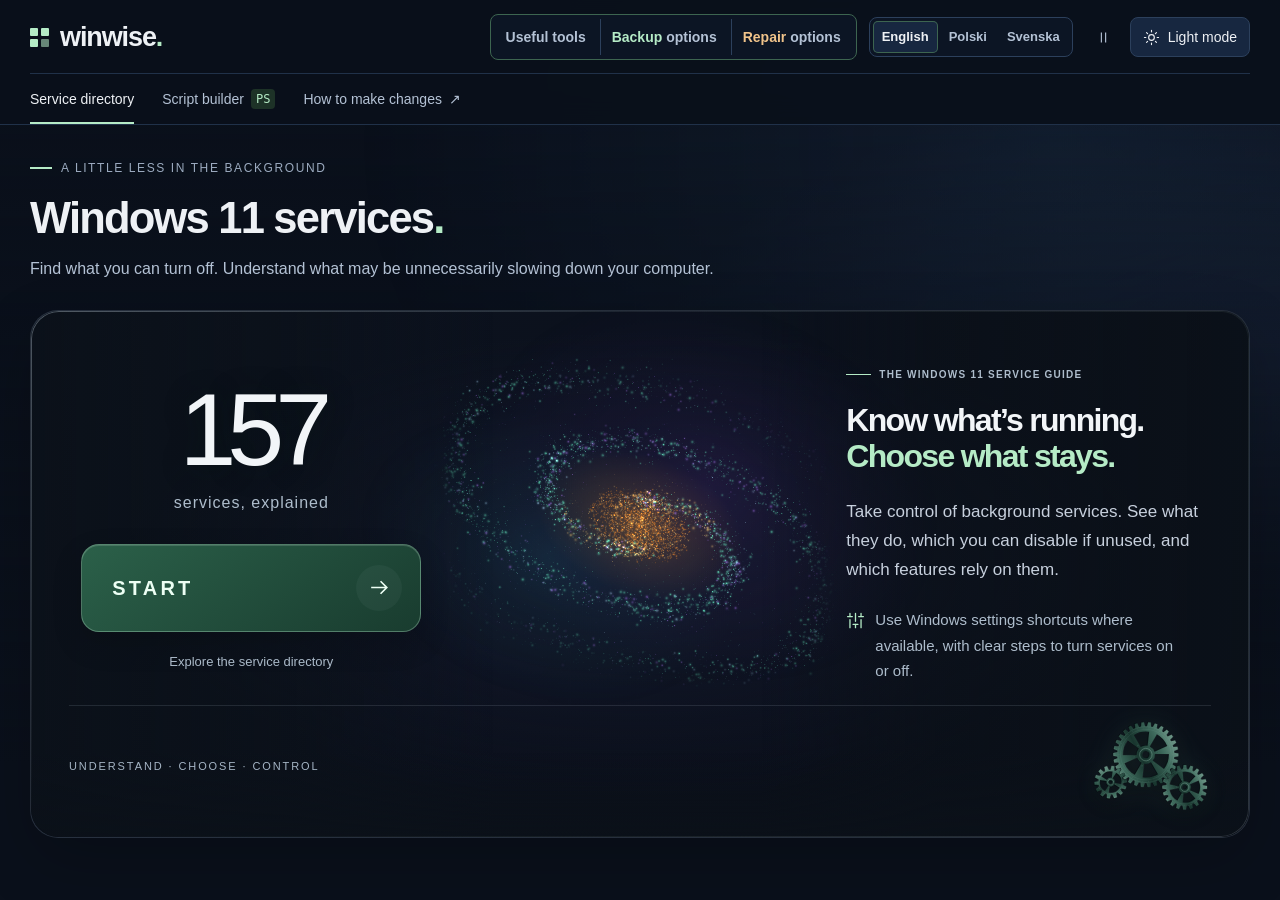
==== commit 80b6cc6f: "Winwise 1.7: Polish and Swedish, separate backup and repair pages Languages - English, Polish and Sw" ====
--- a/index.html
+++ b/index.html
@@ -163,22 +163,20 @@
 .backup-inline-link{font-size:1rem!important;line-height:1.75!important;color:var(--text-secondary)!important;margin:13px 0 0!important}.backup-inline-link a{color:var(--accent);text-decoration:underline;text-underline-offset:4px}.backup-inline-link a:hover{color:var(--focus)}
 .backup-view{max-width:1320px;margin:0 auto;scroll-margin-top:24px}.backup-heading{padding:5px 0 28px}.backup-heading h1{font-size:clamp(2rem,3.4vw,2.8rem);margin:0 0 17px}.backup-heading h1:focus{outline:none}.backup-lead{font-size:1.125rem;line-height:1.85;color:var(--text-secondary);max-width:760px;margin:0}.backup-panel{display:flex;flex-direction:column;gap:18px}
 .backup-section{padding:32px 40px;background:var(--surface);border:1px solid var(--line);border-radius:14px;box-shadow:var(--shadow)}.backup-section-heading{display:flex;align-items:center;gap:13px;margin-bottom:22px}.backup-number{display:grid;place-items:center;flex-shrink:0;width:33px;height:33px;border:1px solid var(--accent-border);border-radius:7px;background:var(--accent-soft);color:var(--accent);font-family:Consolas,monospace;font-size:.875rem}.backup-section h2,.backup-section .backup-section-heading h3{font-size:1.35rem;letter-spacing:-.4px;font-weight:600;line-height:1.4;margin:0}.backup-section h3,.backup-section h4,.backup-section h5{font-size:1rem;font-weight:600;line-height:1.6;margin:0 0 9px}.backup-section p,.backup-steps{font-size:1rem;color:var(--text-secondary);line-height:1.85}.backup-section strong{color:var(--text);font-weight:600}.backup-steps{margin:0 0 21px;padding-left:23px}.backup-steps li{padding-left:6px;margin-bottom:14px}.backup-steps li:last-child{margin-bottom:0}.backup-steps li::marker{color:var(--accent);font-weight:600}
-.backup-note{padding:18px 21px;background:var(--surface-inset);border:1px solid var(--line);border-left:3px solid var(--accent);border-radius:0 9px 9px 0;margin:21px 0}.backup-note p{margin:0}.backup-note a{color:var(--accent);text-decoration:underline;text-underline-offset:3px}.backup-comparison{display:grid;grid-template-columns:1fr 1fr;gap:15px;margin:23px 0}.backup-comparison>div{border:1px solid var(--line);border-radius:10px;padding:21px;background:var(--surface-inset)}.backup-comparison>div>span{display:block;color:var(--accent);margin-bottom:16px}.backup-comparison p{margin:0}.backup-section .backup-limits{font-size:.875rem;line-height:1.8;margin:20px 0 0;color:var(--text-muted)}
-.backup-recovery-option{border:1px solid var(--line);border-radius:9px;background:var(--surface-inset);margin:21px 0}.backup-recovery-option summary{padding:17px 20px;font-size:1rem;font-weight:500;cursor:pointer}.backup-recovery-option p{padding:0 20px 20px;margin:0}.backup-source-links{display:flex;flex-wrap:wrap;gap:12px 25px;margin-top:22px}.backup-bottom{display:flex;align-items:center;justify-content:space-between;gap:20px;padding:22px 40px;background:var(--surface-raised);border:1px solid var(--line);border-radius:14px}.backup-bottom p{font-size:.875rem;color:var(--text-secondary);line-height:1.7;margin:0}
+.backup-note{padding:18px 21px;background:var(--surface-inset);border:1px solid var(--line);border-left:3px solid var(--accent);border-radius:0 9px 9px 0;margin:21px 0}.backup-note p{margin:0}.backup-note a{color:var(--accent);text-decoration:underline;text-underline-offset:3px}.backup-comparison{display:grid;grid-template-columns:1fr 1fr;gap:15px;margin:23px 0}.backup-comparison>div{border:1px solid var(--line);border-radius:10px;padding:21px;background:var(--surface-inset)}.backup-comparison>div>span{display:block;color:var(--accent);margin-bottom:16px}.backup-comparison p{margin:0}.backup-section .backup-limits{font-size:.875rem;line-height:1.8;margin:20px 0 0;color:var(--text-muted)}.backup-source-links{display:flex;flex-wrap:wrap;gap:12px 25px;margin-top:22px}.backup-bottom{display:flex;align-items:center;justify-content:space-between;gap:20px;padding:22px 40px;background:var(--surface-raised);border:1px solid var(--line);border-radius:14px}.backup-bottom p{font-size:.875rem;color:var(--text-secondary);line-height:1.7;margin:0}
 .backup-section h2:focus:not(:focus-visible),.backup-section h3:focus:not(:focus-visible){outline:none}.backup-section h2:focus-visible,.backup-section h3:focus-visible{outline:2px solid var(--focus);outline-offset:4px;border-radius:4px}.backup-section .backup-subheading{font-size:1.0625rem;margin:30px 0 12px}.backup-options{list-style:none;margin:22px 0 0;padding:0;display:grid;grid-template-columns:repeat(3,minmax(0,1fr));gap:14px}.backup-option{display:flex;flex-direction:column;gap:9px;min-width:0;padding:18px 18px 6px;border:1px solid var(--line);border-radius:10px;background:var(--surface-inset)}.backup-option-top{display:flex;align-items:center;flex-wrap:wrap;gap:10px}.backup-option-number{font-family:Consolas,monospace;font-size:.8125rem;color:var(--accent)}.backup-type{display:inline-flex;padding:2px 9px;border:1px solid;border-radius:999px;font-size:.75rem;font-weight:500;line-height:1.6}.backup-type-files{background:var(--accent-soft);border-color:var(--accent-border);color:var(--accent)}.backup-type-points{background:var(--tag-blue-bg);border-color:var(--tag-blue-border);color:var(--tag-blue-text)}.backup-type-media{background:var(--tag-purple-bg);border-color:var(--tag-purple-border);color:var(--tag-purple-text)}.backup-section .backup-option h3{font-size:1.0625rem;margin:2px 0 0}.backup-section .backup-option p{margin:0;font-size:.9375rem;line-height:1.7}.backup-section .backup-option .backup-option-files{margin-top:auto;font-size:.875rem;color:var(--text-muted)}.backup-jump{display:inline-flex;align-items:center;gap:6px;min-height:44px;color:var(--accent);font-size:.875rem;font-weight:600}.backup-jump:hover{text-decoration:underline;text-underline-offset:4px}.backup-inline-jump,.backup-list a{color:var(--accent);text-decoration:underline;text-underline-offset:3px}.backup-inline-jump:hover,.backup-list a:hover{color:var(--accent-hover)}
-.backup-list{margin:0 0 21px;padding-left:23px;font-size:1rem;color:var(--text-secondary);line-height:1.85}.backup-list li{padding-left:6px;margin-bottom:10px}.backup-list li:last-child{margin-bottom:0}.backup-list li::marker{color:var(--accent)}.backup-note .backup-list{margin:0;font-size:.9375rem}.backup-recovery-option .backup-list{margin:0;padding:0 20px 20px 43px}.backup-facts{margin:20px 0 0;border:1px solid var(--line);border-radius:10px;background:var(--surface-inset);overflow:hidden}.backup-facts>div{display:grid;grid-template-columns:132px minmax(0,1fr);gap:16px;padding:11px 17px}.backup-facts>div+div{border-top:1px solid var(--line-soft)}.backup-facts dt{padding-top:2px;font-size:.75rem;font-weight:600;letter-spacing:.9px;line-height:1.7;text-transform:uppercase;color:var(--text-muted)}.backup-facts dd{margin:0;font-size:.9375rem;line-height:1.7;color:var(--text)}.backup-warning{margin:21px 0;padding:16px 20px;background:var(--tag-amber-bg);border:1px solid var(--tag-amber-border);border-left:3px solid var(--tag-amber-text);border-radius:0 9px 9px 0}.backup-section .backup-warning p{margin:0;color:var(--text)}.backup-section .backup-warning strong:first-child{color:var(--tag-amber-text)}.backup-paths>div{display:flex;flex-direction:column}.backup-section .backup-paths h3{font-size:1.0625rem}.backup-section .backup-path{align-self:flex-start;margin:0 0 16px;padding:4px 11px;border:1px solid var(--accent-border);border-radius:7px;background:var(--accent-soft);color:var(--accent);font-family:Consolas,monospace;font-size:.875rem;line-height:1.6}.backup-paths .backup-warning{margin:0 0 18px}.backup-paths .backup-steps{margin-bottom:0}.backup-paths .backup-steps li{margin-bottom:10px}.backup-bottom .tools-directory-link{flex-shrink:0}
+.backup-list{margin:0 0 21px;padding-left:23px;font-size:1rem;color:var(--text-secondary);line-height:1.85}.backup-list li{padding-left:6px;margin-bottom:10px}.backup-list li:last-child{margin-bottom:0}.backup-list li::marker{color:var(--accent)}.backup-note .backup-list{margin:0;font-size:.9375rem}.backup-warning{margin:21px 0;padding:16px 20px;background:var(--tag-amber-bg);border:1px solid var(--tag-amber-border);border-left:3px solid var(--tag-amber-text);border-radius:0 9px 9px 0}.backup-section .backup-warning p{margin:0;color:var(--text)}.backup-section .backup-warning strong:first-child{color:var(--tag-amber-text)}.backup-paths>div{display:flex;flex-direction:column}.backup-section .backup-paths h3{font-size:1.0625rem}.backup-section .backup-path{align-self:flex-start;margin:0 0 16px;padding:4px 11px;border:1px solid var(--accent-border);border-radius:7px;background:var(--accent-soft);color:var(--accent);font-family:Consolas,monospace;font-size:.875rem;line-height:1.6}.backup-paths .backup-warning{margin:0 0 18px}.backup-paths .backup-steps{margin-bottom:0}.backup-paths .backup-steps li{margin-bottom:10px}.backup-bottom .tools-directory-link{flex-shrink:0}
 .backup-type-removed{background:var(--tag-amber-bg);border-color:var(--tag-amber-border);color:var(--tag-amber-text)}.backup-steps a,.backup-section p a:not(.source-link){color:var(--accent);text-decoration:underline;text-underline-offset:3px}.backup-steps a:hover,.backup-section p a:not(.source-link):hover{color:var(--accent-hover)}
 .backup-entry{margin:0 0 4px}.backup-entry>div{display:flex;flex-direction:column;gap:9px}.backup-section .backup-entry>div>span.backup-type{display:inline-flex;align-self:flex-start;margin:0}.backup-section .backup-entry h3{font-size:1.125rem;margin:2px 0 0}.backup-section .backup-entry p{font-size:.9375rem;line-height:1.7}.backup-entry-links{list-style:none;margin:4px 0 0;padding:0}.backup-entry-links .backup-jump{min-height:36px}
-.backup-table-wrap{margin:20px 0 0;border:1px solid var(--line);border-radius:10px;background:var(--surface-inset);overflow:hidden}.backup-table{width:100%;border-collapse:collapse;font-size:.9375rem;line-height:1.6}.backup-table th,.backup-table td{padding:12px 14px;text-align:left;vertical-align:top;color:var(--text-secondary)}.backup-table thead th{font-size:.75rem;font-weight:600;letter-spacing:.9px;text-transform:uppercase;color:var(--text-muted);border-bottom:1px solid var(--line)}.backup-table tbody tr+tr>*{border-top:1px solid var(--line-soft)}.backup-table tbody th{font-weight:600;color:var(--text);width:26%}.backup-table .backup-type{margin:0 6px 4px 0}.backup-table td:last-child{width:17%}
-.backup-group{display:flex;align-items:center;gap:13px;padding:16px 4px 0}.backup-group h2{margin:0;font-size:1.0625rem;font-weight:600;letter-spacing:-.2px}
-.backup-usb-uses{display:grid;grid-template-columns:repeat(2,minmax(0,1fr));gap:14px;margin:4px 0 21px}.backup-usb-uses>div:last-child{grid-column:1/-1}.backup-usb-uses>div{border:1px solid var(--line);border-radius:10px;padding:18px;background:var(--surface-inset)}.backup-section .backup-usb-uses h5{font-size:1rem;margin:0 0 6px}.backup-section .backup-usb-uses p{font-size:.9375rem;line-height:1.7;margin:0 0 10px}.backup-section .backup-usb-uses .backup-usb-result{font-size:.875rem;color:var(--text-muted)}.backup-usb-uses .backup-warning{margin:10px 0;padding:12px 14px}.backup-section .backup-usb-uses .backup-warning p{margin:0}.backup-recovery-option .backup-steps{padding:0 20px 20px 43px;margin:0}.backup-recovery-option .backup-warning{margin:0 20px 20px}.backup-section .backup-recovery-option .backup-warning p{padding:0}
-.backup-split{display:grid;grid-template-columns:minmax(0,5fr) minmax(0,7fr);gap:0 56px;align-items:start}.backup-section .backup-aside>:first-child{margin-top:0}.backup-section .backup-aside>:last-child,.backup-section .backup-main>:last-child{margin-bottom:0}.backup-aside .backup-comparison{grid-template-columns:minmax(0,1fr)}.backup-entry{grid-template-columns:repeat(3,minmax(0,1fr))}.backup-section .backup-entry>.backup-note{margin:0;border:1px solid var(--line);border-left:3px solid var(--accent);border-radius:0 10px 10px 0}
+.backup-table-wrap{margin:20px 0 0;border:1px solid var(--line);border-radius:10px;background:var(--surface-inset);overflow:hidden}.backup-table{width:100%;border-collapse:collapse;font-size:.9375rem;line-height:1.6}.backup-table th,.backup-table td{padding:12px 14px;text-align:left;vertical-align:top;color:var(--text-secondary)}.backup-table thead th{font-size:.75rem;font-weight:600;letter-spacing:.9px;text-transform:uppercase;color:var(--text-muted);border-bottom:1px solid var(--line)}.backup-table tbody tr+tr>*{border-top:1px solid var(--line-soft)}.backup-table tbody th{font-weight:600;color:var(--text);width:26%}.backup-table .backup-type{margin:0 6px 4px 0}
+.backup-usb-uses{display:grid;grid-template-columns:repeat(2,minmax(0,1fr));gap:14px;margin:4px 0 21px}.backup-usb-uses>div:last-child{grid-column:1/-1}.backup-usb-uses>div{border:1px solid var(--line);border-radius:10px;padding:18px;background:var(--surface-inset)}.backup-section .backup-usb-uses h4{font-size:1rem;margin:0 0 6px}.backup-section .backup-usb-uses p{font-size:.9375rem;line-height:1.7;margin:0 0 10px}.backup-section .backup-usb-uses .backup-usb-result{font-size:.875rem;color:var(--text-muted)}.backup-usb-uses .backup-warning{margin:10px 0;padding:12px 14px}.backup-section .backup-usb-uses .backup-warning p{margin:0}
+.backup-view-backup .backup-section,.backup-view-backup .backup-bottom{border-color:var(--accent-border);border-color:color-mix(in srgb,var(--accent) 55%,transparent)}.backup-view-repair .backup-section,.backup-view-repair .backup-bottom{border-color:var(--tag-amber-border);border-color:color-mix(in srgb,var(--tag-amber-text) 55%,transparent)}.backup-view-repair h1>span{color:var(--tag-amber-text)}.backup-split{display:grid;grid-template-columns:minmax(0,5fr) minmax(0,7fr);gap:0 56px;align-items:start}.backup-section .backup-aside>:first-child{margin-top:0}.backup-section .backup-aside>:last-child,.backup-section .backup-main>:last-child{margin-bottom:0}.backup-aside .backup-comparison{grid-template-columns:minmax(0,1fr)}
 @media(min-width:1101px){.backup-section .backup-main>:first-child{margin-top:0}}
-@media(max-width:1100px){.backup-split{grid-template-columns:minmax(0,1fr)}.backup-entry{grid-template-columns:repeat(2,minmax(0,1fr))}.backup-entry>.backup-note{grid-column:1/-1}}
+@media(max-width:1100px){.backup-split{grid-template-columns:minmax(0,1fr)}}
 @media(max-width:860px){.backup-usb-uses{grid-template-columns:1fr}}
-@media(max-width:680px){.backup-group{padding:10px 4px 0}.backup-table thead{display:none}.backup-table,.backup-table tbody,.backup-table tr,.backup-table th,.backup-table td{display:block;width:auto!important}.backup-table tbody tr{padding:6px 0}.backup-table tbody tr+tr>*{border-top:0}.backup-table tbody tr+tr{border-top:1px solid var(--line)}.backup-table th,.backup-table td{padding:6px 15px}.backup-table td::before{content:attr(data-label);display:block;font-size:.6875rem;font-weight:600;letter-spacing:.9px;text-transform:uppercase;color:var(--text-muted)}}
+@media(max-width:680px){.backup-table thead{display:none}.backup-table,.backup-table tbody,.backup-table tr,.backup-table th,.backup-table td{display:block;width:auto!important}.backup-table tbody tr{padding:6px 0}.backup-table tbody tr+tr>*{border-top:0}.backup-table tbody tr+tr{border-top:1px solid var(--line)}.backup-table th,.backup-table td{padding:6px 15px}.backup-table td::before{content:attr(data-label);display:block;font-size:.6875rem;font-weight:600;letter-spacing:.9px;text-transform:uppercase;color:var(--text-muted)}}
 @media(max-width:860px){.backup-options{grid-template-columns:repeat(2,minmax(0,1fr))}}
-@media(max-width:560px){.backup-options{grid-template-columns:1fr}.backup-facts>div{grid-template-columns:1fr;gap:1px;padding:10px 15px}.backup-section .backup-subheading{margin-top:26px}.backup-warning{padding:15px 16px}.backup-recovery-option .backup-list{padding:0 17px 18px 38px}}
+@media(max-width:560px){.backup-options{grid-template-columns:1fr}.backup-section .backup-subheading{margin-top:26px}.backup-warning{padding:15px 16px}}
 @media(max-width:1450px){.header-inner{flex-wrap:wrap;gap:0 24px;padding-top:14px}.brand,.header-utilities{padding-top:0}.header-utilities{margin-left:auto}.top-nav{order:3;flex-basis:100%;width:100%;min-width:0;min-height:51px;gap:28px;margin-top:13px;border-top:1px solid var(--line-soft);overflow-x:auto}.top-nav a,.top-nav button{flex-shrink:0;padding:0}.top-nav button[data-dialog="guide"]{display:flex}}
 @media(max-width:680px){.header-inner{gap:0 8px;padding-top:12px}.top-nav{gap:23px;font-size:.875rem;min-height:48px;margin-top:11px}.risk-badge{padding:6px;gap:5px}.risk-badge svg{width:15px;height:15px}.backup-heading{padding:2px 4px 24px}.backup-lead{font-size:1rem}.backup-section{padding:24px 21px}.backup-section-heading{gap:11px;margin-bottom:18px}.backup-section h2,.backup-section .backup-section-heading h3{font-size:1.2rem}.backup-comparison{grid-template-columns:1fr;gap:12px}.backup-note{padding:16px 17px}.backup-bottom{padding:21px;align-items:flex-start;flex-direction:column}.backup-bottom .primary-button{width:100%}.backup-inline-link{font-size:.95rem!important}.backup-source-links{gap:12px}.filter-tooltip [role="tooltip"]{bottom:auto;top:calc(100% + 8px)}}
 
@@ -246,9 +244,9 @@
 .header-resources a{display:flex;align-items:center;justify-content:center;min-height:36px;padding:7px 11px;border-radius:4px;color:var(--text-secondary);font-size:.875rem;font-weight:550;line-height:1.5;white-space:nowrap;text-align:center}
 .header-resources a+a{border-left:1px solid var(--line);border-top-left-radius:0;border-bottom-left-radius:0}
 .header-resources a:hover{background:var(--surface-hover);color:var(--text)}
-.header-resources a.active{background:var(--accent-soft);color:var(--accent)}
+.header-resources a.active{background:var(--accent-soft);color:var(--accent)}.nav-backup{color:var(--accent)}.nav-repair{color:var(--tag-amber-text)}.header-resources a.nav-repair-link.active{background:var(--tag-amber-bg);color:var(--tag-amber-text)}.language-switcher{display:flex;align-items:stretch;gap:2px;padding:3px;border:1px solid var(--line);border-radius:8px;background:var(--surface-inset);flex-shrink:0}.language-switcher button{min-height:32px;padding:4px 9px;border-radius:5px;color:var(--text-secondary);font-size:.8125rem;font-weight:550;line-height:1.4;white-space:nowrap}.language-switcher button:hover{background:var(--surface-hover);color:var(--text)}.language-switcher button[aria-pressed="true"]{background:var(--surface-raised);color:var(--text);box-shadow:inset 0 0 0 1px var(--accent-border)}
 .overview-total:hover{background:var(--surface-raised);border-color:var(--accent);box-shadow:0 0 0 1px var(--accent-border)}
-@media(max-width:780px){.header-utilities{flex:1 1 100%;justify-content:flex-end;padding-top:12px;gap:10px}.header-resources{flex:0 1 auto;margin-left:auto}.header-resources a{min-width:0;white-space:normal;padding:7px 9px}.header-utilities .os-tag{display:none}}
+@media(max-width:780px){.header-utilities{flex:1 1 100%;justify-content:flex-end;padding-top:12px;gap:10px;flex-wrap:wrap}.header-utilities .header-resources{flex:1 1 100%;margin-left:0}.header-utilities .language-switcher{margin-right:auto}.header-resources{flex:0 1 auto;margin-left:auto}.header-resources a{min-width:0;white-space:normal;padding:7px 9px}.header-utilities .os-tag{display:none}}
 @media(max-width:560px){.header-resources{flex:1 1 auto;margin-left:0}.header-resources a{flex:1 1 auto}.header-utilities .theme-toggle-label{display:none}.header-utilities .appearance-button.theme-toggle{min-width:0;width:37px;padding:0}.header-utilities .appearance-controls{flex-shrink:0;gap:5px}}
 
 .guide-manual-heading{font-size:1.125rem;line-height:1.5;font-weight:600;margin:26px 0 20px}
@@ -415,12 +413,12 @@
   <canvas id="launch-effects" aria-hidden="true" hidden></canvas>
   <a class="skip-link" href="#directory">Skip to services</a>
   <header class="site-header"><div class="header-inner">
-    <a href="#directory" class="brand" aria-label="Winwise home"><span class="brand-symbol" aria-hidden="true"><i></i><i></i><i></i><i></i></span>winwise<span class="brand-dot">.</span></a>
-    <nav class="top-nav" aria-label="Main navigation"><a class="active" href="#directory" data-view="directory">Service directory</a><a href="#builder" data-view="builder">Script builder <span class="nav-pill">PS</span></a><button data-dialog="guide">How to make changes <span aria-hidden="true">↗</span></button></nav>
-    <div class="header-utilities"><span class="os-tag"><svg viewBox="0 0 20 20" aria-hidden="true"><path d="M2 3h7v6H2zm9 0h7v6h-7zM2 11h7v6H2zm9 0h7v6h-7z" fill="currentColor"/></svg>Windows 11</span><nav class="header-resources" aria-label="Tools and recovery"><a href="#tools" data-view="tools">Useful tools</a><a href="#backup" data-view="backup">How to back up your OS</a></nav><div class="appearance-controls"><button id="motion-toggle" class="appearance-button" aria-label="Pause background animation" title="Pause background animation"><svg class="pause-icon" viewBox="0 0 24 24" fill="none" stroke="currentColor" stroke-width="1.6" aria-hidden="true"><path d="M9 5v14M15 5v14"/></svg><svg class="play-icon" viewBox="0 0 24 24" fill="none" stroke="currentColor" stroke-width="1.6" aria-hidden="true"><path d="m8 5 11 7-11 7V5Z"/></svg></button><button id="theme-toggle" class="appearance-button theme-toggle" aria-label="Switch to light mode" title="Switch to light mode"><svg class="sun-icon" viewBox="0 0 24 24" fill="none" stroke="currentColor" stroke-width="1.6" stroke-linecap="round" aria-hidden="true"><circle cx="12" cy="12" r="4"/><path d="M12 2v2m0 16v2M2 12h2m16 0h2M5 5l1.5 1.5m11 11L19 19M5 19l1.5-1.5m11-11L19 5"/></svg><svg class="moon-icon" viewBox="0 0 24 24" fill="none" stroke="currentColor" stroke-width="1.6" stroke-linejoin="round" aria-hidden="true"><path d="M20.5 14.2A9 9 0 0 1 9.8 3.5 9 9 0 1 0 20.5 14.2Z"/></svg><span class="theme-toggle-label">Light mode</span></button></div></div>
+    <a href="#directory" class="brand" aria-label="Winwise home" data-i18n-attr="aria-label:header.home"><span class="brand-symbol" aria-hidden="true"><i></i><i></i><i></i><i></i></span>winwise<span class="brand-dot">.</span></a>
+    <nav class="top-nav" aria-label="Main navigation" data-i18n-attr="aria-label:header.mainNav"><a class="active" href="#directory" data-view="directory" data-i18n="nav.directory">Service directory</a><a href="#builder" data-view="builder" data-i18n="nav.builder">Script builder <span class="nav-pill">PS</span></a><button data-dialog="guide" data-i18n="nav.guide">How to make changes <span aria-hidden="true">↗</span></button></nav>
+    <div class="header-utilities"><span class="os-tag"><svg viewBox="0 0 20 20" aria-hidden="true"><path d="M2 3h7v6H2zm9 0h7v6h-7zM2 11h7v6H2zm9 0h7v6h-7z" fill="currentColor"/></svg>Windows 11</span><nav class="header-resources" aria-label="Tools and recovery" data-i18n-attr="aria-label:header.resources"><a href="#tools" data-view="tools" data-i18n="nav.tools">Useful tools</a><a href="#backup" data-view="backup" data-i18n="nav.backup"><span><span class="nav-backup">Backup</span> options</span></a><a href="#repair" data-view="repair" class="nav-repair-link" data-i18n="nav.repair"><span><span class="nav-repair">Repair</span> options</span></a></nav><div class="language-switcher" role="group" aria-label="Language" data-i18n-attr="aria-label:language.label"><button type="button" data-language="en" lang="en" aria-pressed="true">English</button><button type="button" data-language="pl" lang="pl" aria-pressed="false">Polski</button><button type="button" data-language="sv" lang="sv" aria-pressed="false">Svenska</button></div><div class="appearance-controls"><button id="motion-toggle" class="appearance-button" aria-label="Pause background animation" title="Pause background animation"><svg class="pause-icon" viewBox="0 0 24 24" fill="none" stroke="currentColor" stroke-width="1.6" aria-hidden="true"><path d="M9 5v14M15 5v14"/></svg><svg class="play-icon" viewBox="0 0 24 24" fill="none" stroke="currentColor" stroke-width="1.6" aria-hidden="true"><path d="m8 5 11 7-11 7V5Z"/></svg></button><button id="theme-toggle" class="appearance-button theme-toggle" aria-label="Switch to light mode" title="Switch to light mode"><svg class="sun-icon" viewBox="0 0 24 24" fill="none" stroke="currentColor" stroke-width="1.6" stroke-linecap="round" aria-hidden="true"><circle cx="12" cy="12" r="4"/><path d="M12 2v2m0 16v2M2 12h2m16 0h2M5 5l1.5 1.5m11 11L19 19M5 19l1.5-1.5m11-11L19 5"/></svg><svg class="moon-icon" viewBox="0 0 24 24" fill="none" stroke="currentColor" stroke-width="1.6" stroke-linejoin="round" aria-hidden="true"><path d="M20.5 14.2A9 9 0 0 1 9.8 3.5 9 9 0 1 0 20.5 14.2Z"/></svg><span class="theme-toggle-label">Light mode</span></button></div></div>
   </div></header>
   <main class="page-shell">
-    <section class="intro" aria-labelledby="page-title"><div><p class="eyebrow"><span class="tiny-line"></span>A LITTLE LESS IN THE BACKGROUND</p><h1 id="page-title">Windows 11 services<span>.</span></h1><p class="intro-copy">Find what you can turn off. Understand what may be unnecessarily slowing down your computer.</p></div><div class="intro-action"><a class="primary-button" href="#builder" data-view="builder"><span data-icon="terminal"></span>Build a PowerShell script <span aria-hidden="true">↗</span></a><span class="builder-button-note">Select services using the creator, then download the script.</span><span>Updated <time datetime="2026-10-30">October 30, 2026</time></span></div></section>
+    <section class="intro" aria-labelledby="page-title"><div><p class="eyebrow" data-i18n="intro.eyebrow"><span class="tiny-line"></span>A LITTLE LESS IN THE BACKGROUND</p><h1 id="page-title" data-i18n="intro.title">Windows 11 services<span>.</span></h1><p class="intro-copy" data-i18n="intro.copy">Find what you can turn off. Understand what may be unnecessarily slowing down your computer.</p></div><div class="intro-action"><a class="primary-button" href="#builder" data-view="builder" data-i18n="intro.build"><span data-icon="terminal"></span>Build a PowerShell script <span aria-hidden="true">↗</span></a><span class="builder-button-note" data-i18n="intro.buildNote">Select services using the creator, then download the script.</span><span><span data-i18n="intro.updated">Updated</span> <time datetime="2026-11-03" data-i18n-date>November 3, 2026</time></span></div></section>
     <div class="directory-stage">
     <section id="welcome" class="launch-panel" aria-labelledby="launch-title" hidden>
       <canvas class="launch-glass" id="launch-glass" aria-hidden="true"></canvas>
@@ -429,34 +427,34 @@
       </div>
       <div class="launch-focus" aria-hidden="true"></div>
       <div class="launch-copy">
-        <p class="launch-eyebrow"><span></span>THE WINDOWS 11 SERVICE GUIDE</p>
-        <h2 id="launch-title">Know what’s running.<br><span>Choose what stays.</span></h2>
-        <p class="launch-description">Take control of background services. See what they do, which you can disable if unused, and which features rely on them.</p>
-        <p class="launch-settings"><span data-icon="sliders"></span><span>Use Windows settings shortcuts where available, with clear steps to turn services on or off.</span></p>
+        <p class="launch-eyebrow" data-i18n="launch.eyebrow"><span></span>THE WINDOWS 11 SERVICE GUIDE</p>
+        <h2 id="launch-title" data-i18n="launch.title">Know what’s running.<br><span>Choose what stays.</span></h2>
+        <p class="launch-description" data-i18n="launch.description">Take control of background services. See what they do, which you can disable if unused, and which features rely on them.</p>
+        <p class="launch-settings"><span data-icon="sliders"></span><span data-i18n="launch.settings">Use Windows settings shortcuts where available, with clear steps to turn services on or off.</span></p>
       </div>
       <div class="launch-action">
-        <div class="launch-count"><strong id="launch-count">157</strong><span>services, explained</span></div>
+        <div class="launch-count"><strong id="launch-count">157</strong><span id="launch-label">services, explained</span></div>
         <button id="start-directory" class="launch-start" type="button" aria-controls="directory"><span>START</span><span class="launch-start-arrow" aria-hidden="true"><svg viewBox="0 0 24 24" fill="none" stroke="currentColor" stroke-width="1.6"><path d="M4 12h15m-6-6 6 6-6 6"/></svg></span></button>
-        <span class="launch-button-note">Explore the service directory</span>
+        <span class="launch-button-note" data-i18n="launch.note">Explore the service directory</span>
       </div>
-      <div class="launch-bottom" aria-hidden="true"><span>UNDERSTAND · CHOOSE · CONTROL</span><svg class="launch-gears" id="launch-gears" viewBox="45 15 590 520" focusable="false"></svg></div>
+      <div class="launch-bottom" aria-hidden="true"><span data-i18n="launch.tagline">UNDERSTAND · CHOOSE · CONTROL</span><svg class="launch-gears" id="launch-gears" viewBox="45 15 590 520" focusable="false"></svg></div>
     </section>
-    <section class="overview" aria-label="Guide overview">
-      <button class="overview-total" type="button" data-category="all" aria-label="Show all services"><span class="overview-icon" data-icon="grid"></span><span class="overview-total-copy"><strong id="total-stat">—</strong><span>services explained</span></span><span class="stat-annotation">One place to understand<br>what’s running.</span></button>
-      <button class="overview-item" data-category="privacy"><span class="overview-icon purple" data-icon="shield"></span><div><strong>Privacy</strong><span>Limit data &amp; connected features</span></div><span class="overview-arrow" aria-hidden="true">↗</span></button>
-      <button class="overview-item" data-category="performance"><span class="overview-icon mint" data-icon="gauge"></span><div><strong>Performance</strong><span>Review background activity</span></div><span class="overview-arrow" aria-hidden="true">↗</span></button>
+    <section class="overview" aria-label="Guide overview" data-i18n-attr="aria-label:overview.label">
+      <button class="overview-total" type="button" data-category="all" aria-label="Show all services" data-i18n-attr="aria-label:overview.allLabel"><span class="overview-icon" data-icon="grid"></span><span class="overview-total-copy"><strong id="total-stat">—</strong><span id="total-label">services explained</span></span><span class="stat-annotation" data-i18n="overview.annotation">One place to understand<br>what’s running.</span></button>
+      <button class="overview-item" data-category="privacy"><span class="overview-icon purple" data-icon="shield"></span><div data-i18n="overview.privacy"><strong>Privacy</strong><span>Limit data &amp; connected features</span></div><span class="overview-arrow" aria-hidden="true">↗</span></button>
+      <button class="overview-item" data-category="performance"><span class="overview-icon mint" data-icon="gauge"></span><div data-i18n="overview.performance"><strong>Performance</strong><span>Review background activity</span></div><span class="overview-arrow" aria-hidden="true">↗</span></button>
     </section>
     <div class="workspace" id="directory">
-      <aside class="sidebar" aria-label="Directory filters"><p class="section-label">BROWSE SERVICES</p><nav id="categories" class="category-nav" aria-label="Service categories"></nav><div class="sidebar-note"><span data-icon="sliders"></span><h2>Small changes.<br>One at a time.</h2><p>Many services start only when needed. Fewer running services doesn’t automatically mean a faster PC.</p><button data-dialog="guide">Read the change guide <span aria-hidden="true">↗</span></button></div><button class="sidebar-source" data-dialog="sources"><span data-icon="book"></span>About this guide</button></aside>
+      <aside class="sidebar" aria-label="Directory filters" data-i18n-attr="aria-label:sidebar.label"><p class="section-label" data-i18n="sidebar.browse">BROWSE SERVICES</p><nav id="categories" class="category-nav" aria-label="Service categories" data-i18n-attr="aria-label:sidebar.categories"></nav><div class="sidebar-note"><span data-icon="sliders"></span><h2 data-i18n="sidebar.noteTitle">Small changes.<br>One at a time.</h2><p data-i18n="sidebar.noteText">Many services start only when needed. Fewer running services doesn’t automatically mean a faster PC.</p><button data-dialog="guide" data-i18n="sidebar.guide">Read the change guide <span aria-hidden="true">↗</span></button></div><button class="sidebar-source" data-dialog="sources" data-i18n="sidebar.about"><span data-icon="book"></span>About this guide</button></aside>
       <section class="directory-content" aria-labelledby="directory-title">
         <div class="directory-heading"><div><h2 id="directory-title">All services <span id="heading-count"></span></h2><p id="category-description">The useful candidates, the tradeoffs, and the essentials to leave alone.</p></div></div>
-        <div class="directory-toolbar"><label class="search-box"><span data-icon="search"></span><input id="search" type="search" placeholder="Search by service name or purpose…" aria-label="Search services" autocomplete="off"><kbd aria-hidden="true">/</kbd></label><div class="sort-control"><span class="sr-only" id="sort-label">Sort services</span><select id="sort" aria-labelledby="sort-label"><option value="recommended">Suggested order</option><option value="az">Name: A–Z</option><option value="za">Name: Z–A</option></select><span data-icon="chevron"></span></div></div>
-        <div class="filter-row"><div class="recommendation-filters" role="group" aria-label="Filter by recommendation"><button data-status="all" aria-pressed="true" class="selected">All recommendations</button><button data-status="conditional" aria-pressed="false"><span class="key-mark amber"></span>Can disable if unused</button><span class="filter-tooltip"><button data-status="settings" aria-pressed="false" aria-describedby="settings-tooltip"><span class="key-mark purple"></span>Use Settings toggle in OS instead</button><span id="settings-tooltip" role="tooltip">Turn the feature off in Windows Settings rather than disabling the service.</span></span><button data-status="keep" aria-pressed="false"><span class="key-mark gray"></span>Keep enabled</button></div></div>
-        <div class="context-note"><span data-icon="info"></span><div><p><strong>There’s no universal disable list.</strong> Availability varies by edition, build, and hardware. These are conditional recommendations, not a scan of your PC.</p></div></div>
-        <div class="results-meta"><p id="result-count" role="status" aria-live="polite"></p><span>SELECT A SERVICE TO SEE THE TRADEOFFS</span></div>
-        <div class="service-table"><div class="table-head" aria-hidden="true"><span>SERVICE</span><span>RECOMMENDATION</span><span>WHAT IT DOES</span><span></span></div><div id="service-list"></div></div>
-        <div id="empty-state" class="empty-state" hidden><span data-icon="search"></span><h3>No services found</h3><p>Try a different name or clear your filters.</p><button id="reset-filters" class="primary-button">Reset filters</button></div>
-        <div class="directory-footer"><span data-icon="terminal"></span><p>Looking for every service installed on your PC? <button data-dialog="inventory">View your local service list <span aria-hidden="true">↗</span></button></p></div>
+        <div class="directory-toolbar"><label class="search-box"><span data-icon="search"></span><input id="search" type="search" placeholder="Search by service name or purpose…" aria-label="Search services" autocomplete="off" data-i18n-attr="placeholder:directory.searchPlaceholder;aria-label:directory.searchLabel"><kbd aria-hidden="true">/</kbd></label><div class="sort-control"><span class="sr-only" id="sort-label" data-i18n="directory.sortLabel">Sort services</span><select id="sort" aria-labelledby="sort-label"><option value="recommended" data-i18n="directory.sortRecommended">Suggested order</option><option value="az" data-i18n="directory.sortAz">Name: A–Z</option><option value="za" data-i18n="directory.sortZa">Name: Z–A</option></select><span data-icon="chevron"></span></div></div>
+        <div class="filter-row"><div class="recommendation-filters" role="group" aria-label="Filter by recommendation" data-i18n-attr="aria-label:directory.filterLabel"><button data-status="all" aria-pressed="true" class="selected" data-i18n="filter.all">All recommendations</button><button data-status="conditional" aria-pressed="false" data-i18n="filter.conditional"><span class="key-mark amber"></span>Can disable if unused</button><span class="filter-tooltip"><button data-status="settings" aria-pressed="false" aria-describedby="settings-tooltip" data-i18n="filter.settings"><span class="key-mark purple"></span>Use Settings toggle in OS instead</button><span id="settings-tooltip" role="tooltip" data-i18n="filter.settingsTooltip">Turn the feature off in Windows Settings rather than disabling the service.</span></span><button data-status="keep" aria-pressed="false" data-i18n="filter.keep"><span class="key-mark gray"></span>Keep enabled</button></div></div>
+        <div class="context-note"><span data-icon="info"></span><div><p data-i18n="directory.contextNote"><strong>There’s no universal disable list.</strong> Availability varies by edition, build, and hardware. These are conditional recommendations, not a scan of your PC.</p></div></div>
+        <div class="results-meta"><p id="result-count" role="status" aria-live="polite"></p><span data-i18n="directory.selectHint">SELECT A SERVICE TO SEE THE TRADEOFFS</span></div>
+        <div class="service-table"><div class="table-head" aria-hidden="true"><span data-i18n="table.service">SERVICE</span><span data-i18n="table.recommendation">RECOMMENDATION</span><span data-i18n="table.description">WHAT IT DOES</span><span></span></div><div id="service-list"></div></div>
+        <div id="empty-state" class="empty-state" hidden><span data-icon="search"></span><h3 data-i18n="empty.title">No services found</h3><p data-i18n="empty.text">Try a different name or clear your filters.</p><button id="reset-filters" class="primary-button" data-i18n="empty.reset">Reset filters</button></div>
+        <div class="directory-footer"><span data-icon="terminal"></span><p data-i18n="directory.inventory">Looking for every service installed on your PC? <button data-dialog="inventory">View your local service list <span aria-hidden="true">↗</span></button></p></div>
       </section>
     </div>
     </div>
@@ -530,228 +528,400 @@
       </div>
       <p class="tools-reviewed">Original selection checked <time datetime="2026-09-25">September 25, 2026</time>. Warp, Zed, and LocalSend checked against official sources <time datetime="2026-10-04">October 4, 2026</time>.</p>
     </section>
-    <section id="backup" class="backup-view" aria-labelledby="backup-title" hidden>
-      <div class="backup-heading"><p class="eyebrow"><span class="tiny-line"></span>PREPARE FOR THE UNEXPECTED</p><h1 id="backup-title" tabindex="-1">How to back up your OS<span>.</span></h1><p class="backup-lead">A drive can fail, a laptop can be lost, or Windows can stop starting normally. This guide covers Windows 11 only. It answers two questions: how to keep a copy of your files, and how to get Windows working again, with what happens to your personal files at each step.</p></div>
+    <section id="backup" class="backup-view backup-view-backup" aria-labelledby="backup-title" hidden>
+      <div class="backup-heading"><p class="eyebrow"><span class="tiny-line"></span>KEEP A COPY</p><h1 id="backup-title" tabindex="-1">Windows 11 <span>backup</span> options<span>.</span></h1><p class="backup-lead">A drive can fail, a laptop can be lost, and files can be deleted by mistake. A backup is a separate copy you can get your files back from. This page covers Windows 11 only.</p></div>
       <div class="backup-panel">
         <section class="backup-section" aria-labelledby="backup-overview-title">
-          <div class="backup-section-heading"><h2 id="backup-overview-title">What do you need?</h2></div>
+          <div class="backup-section-heading"><h2 id="backup-overview-title">Which option do I need?</h2></div>
           <div class="backup-comparison backup-entry">
             <div>
-              <span class="backup-type backup-type-files">Prepare</span>
-              <h3>Back up my files</h3>
-              <p>Keep a copy of your documents, photos, and other files somewhere other than the PC.</p>
+              <span class="backup-type backup-type-files">Files</span>
+              <h3>Only my files</h3>
+              <p>Documents, photos, and other personal files, kept somewhere other than the PC.</p>
               <ul class="backup-entry-links">
+                <li><a class="backup-jump" href="#backup" data-backup-jump="windows-backup-title">Windows Backup and OneDrive <span aria-hidden="true">↓</span></a></li>
                 <li><a class="backup-jump" href="#backup" data-backup-jump="file-history-title">File History <span aria-hidden="true">↓</span></a></li>
-                <li><a class="backup-jump" href="#backup" data-backup-jump="windows-backup-title">Windows Backup and OneDrive <span aria-hidden="true">↓</span></a></li>
               </ul>
             </div>
             <div>
-              <span class="backup-type backup-type-points">Fix a problem</span>
-              <h3>Recover Windows</h3>
-              <p>Repair, roll back, reset, or reinstall Windows. Start with the option that changes the least.</p>
+              <span class="backup-type backup-type-points">Whole PC</span>
+              <h3>My whole PC</h3>
+              <p>Windows, apps, settings, and files in one disk image, so you can get the PC back after a drive failure or a virus.</p>
               <ul class="backup-entry-links">
-                <li><a class="backup-jump" href="#backup" data-backup-jump="keep-files-title">Which options keep my files? <span aria-hidden="true">↓</span></a></li>
-                <li><a class="backup-jump" href="#backup" data-backup-jump="windows-update-repair-title">Fix problems using Windows Update <span aria-hidden="true">↓</span></a></li>
-                <li><a class="backup-jump" href="#backup" data-backup-jump="system-restore-title">System Restore <span aria-hidden="true">↓</span></a></li>
-                <li><a class="backup-jump" href="#backup" data-backup-jump="pitr-title">Point-in-time restore <span aria-hidden="true">↓</span></a></li>
-                <li><a class="backup-jump" href="#backup" data-backup-jump="reset-title">Reset this PC <span aria-hidden="true">↓</span></a></li>
-                <li><a class="backup-jump" href="#backup" data-backup-jump="install-usb-title">Windows 11 installation USB <span aria-hidden="true">↓</span></a></li>
-                <li><a class="backup-jump" href="#backup" data-backup-jump="system-image-title">Full system images <span aria-hidden="true">↓</span></a></li>
+                <li><a class="backup-jump" href="#backup" data-backup-jump="disk-image-title">Disk image with Rescuezilla <span aria-hidden="true">↓</span></a></li>
               </ul>
             </div>
-            <div class="backup-note"><h3>A practical combination</h3><ul class="backup-list">
-            <li>Keep a copy of important files away from the PC: on another drive with File History, or in cloud storage.</li>
-            <li>Keep System Restore turned on, and check whether your PC has Point-in-time restore.</li>
-            <li>While the PC works, make a Windows 11 installation USB or a Recovery Drive. Your PC’s manufacturer may also offer recovery media with its own drivers.</li>
-            <li>If your PC uses Device Encryption or BitLocker, know where to find its <a href="https://support.microsoft.com/en-us/windows/security/encryption/find-your-bitlocker-recovery-key" target="_blank" rel="noopener noreferrer">recovery key</a>.</li>
-          </ul></div>
           </div>
-          <p class="backup-limits">Availability depends on your Windows 11 version and edition, installed updates, account type, storage, administrator access, and your organization’s policies. Menu names can differ slightly between builds. No backup or recovery method is guaranteed to succeed, so it helps to have more than one.</p>
+          <div class="backup-note"><h3>Keep important files in two places</h3><p>For example, in OneDrive and on an external drive. If one copy is lost or damaged, you still have the other.</p></div>
+          <p>Restore points are not backups. They don’t keep a separate copy of your files, and they can’t help if the drive fails. <a href="#repair" data-view="repair" data-backup-jump="system-restore-title">Restore points are on the repair page</a>.</p>
+          <p class="backup-limits">Availability depends on your Windows 11 version and edition, account type, storage, and your organization’s policies. No backup is guaranteed to succeed, so check that you can get files back from yours.</p>
         </section>
-        <section class="backup-section" aria-labelledby="keep-files-title">
-          <div class="backup-section-heading"><h2 id="keep-files-title" tabindex="-1">Which options keep your personal files?</h2></div>
-          <p>This is what each option is designed to do when it completes successfully. It isn’t a guarantee against a failing drive or an interrupted recovery, so back up files you can’t replace first.</p>
+        <section class="backup-section" aria-labelledby="backup-compare-title">
+          <div class="backup-section-heading"><h2 id="backup-compare-title">Compare the options</h2></div>
           <div class="backup-table-wrap">
             <table class="backup-table" role="table">
-              <thead role="rowgroup"><tr role="row"><th scope="col" role="columnheader">Option</th><th scope="col" role="columnheader">Personal files</th><th scope="col" role="columnheader">Apps and settings</th><th scope="col" role="columnheader">Windows must start?</th></tr></thead>
+              <thead role="rowgroup"><tr role="row"><th scope="col" role="columnheader">Option</th><th scope="col" role="columnheader">Protects</th><th scope="col" role="columnheader">Where the copy is</th><th scope="col" role="columnheader">When to choose it</th></tr></thead>
               <tbody role="rowgroup">
-                <tr role="row"><th scope="row" role="rowheader"><a class="backup-inline-jump" href="#backup" data-backup-jump="windows-update-repair-title">Fix problems using Windows Update</a></th><td role="cell" data-label="Personal files"><span class="backup-type backup-type-files">Kept</span></td><td role="cell" data-label="Apps and settings"><span class="backup-type backup-type-files">Kept</span> Windows is reinstalled around them.</td><td role="cell" data-label="Windows must start?">Yes</td></tr>
-                <tr role="row"><th scope="row" role="rowheader"><a class="backup-inline-jump" href="#backup" data-backup-jump="system-restore-title">System Restore</a></th><td role="cell" data-label="Personal files"><span class="backup-type backup-type-files">Kept</span> Not part of the restore point.</td><td role="cell" data-label="Apps and settings"><span class="backup-type backup-type-points">Rolled back</span> Apps, drivers, and updates installed after the point can be removed.</td><td role="cell" data-label="Windows must start?">No, it also runs from Windows RE</td></tr>
-                <tr role="row"><th scope="row" role="rowheader"><a class="backup-inline-jump" href="#backup" data-backup-jump="pitr-title">Point-in-time restore</a></th><td role="cell" data-label="Personal files"><span class="backup-type backup-type-points">Rolled back</span> Local files on the Windows drive return to the selected point. Newer files and changes are lost.</td><td role="cell" data-label="Apps and settings"><span class="backup-type backup-type-points">Rolled back</span></td><td role="cell" data-label="Windows must start?">No, it runs from Windows RE</td></tr>
-                <tr role="row"><th scope="row" role="rowheader"><a class="backup-inline-jump" href="#backup" data-backup-jump="reset-title">Reset this PC → Keep my files</a></th><td role="cell" data-label="Personal files"><span class="backup-type backup-type-files">Kept</span></td><td role="cell" data-label="Apps and settings"><span class="backup-type backup-type-removed">Removed</span> Some manufacturer apps may be restored, depending on your choices.</td><td role="cell" data-label="Windows must start?">No, it also runs from Windows RE</td></tr>
-                <tr role="row"><th scope="row" role="rowheader"><a class="backup-inline-jump" href="#backup" data-backup-jump="reset-title">Reset this PC → Remove everything</a></th><td role="cell" data-label="Personal files"><span class="backup-type backup-type-removed">Removed</span></td><td role="cell" data-label="Apps and settings"><span class="backup-type backup-type-removed">Removed</span></td><td role="cell" data-label="Windows must start?">No, it also runs from Windows RE</td></tr>
-                <tr role="row"><th scope="row" role="rowheader"><a class="backup-inline-jump" href="#backup" data-backup-jump="install-usb-title">USB: reinstall from inside Windows</a></th><td role="cell" data-label="Personal files"><span class="backup-type backup-type-files">Kept</span> If Setup offers <strong>Keep personal files and apps</strong>.</td><td role="cell" data-label="Apps and settings"><span class="backup-type backup-type-files">Kept</span> With the same choice.</td><td role="cell" data-label="Windows must start?">Yes</td></tr>
-                <tr role="row"><th scope="row" role="rowheader"><a class="backup-inline-jump" href="#backup" data-backup-jump="install-usb-title">USB: Repair my PC</a></th><td role="cell" data-label="Personal files"><span class="backup-type backup-type-media">Depends</span> On the recovery tool you choose.</td><td role="cell" data-label="Apps and settings"><span class="backup-type backup-type-media">Depends</span> Opening the tools changes nothing by itself.</td><td role="cell" data-label="Windows must start?">No</td></tr>
-                <tr role="row"><th scope="row" role="rowheader"><a class="backup-inline-jump" href="#backup" data-backup-jump="install-usb-title">USB: clean install</a></th><td role="cell" data-label="Personal files"><span class="backup-type backup-type-removed">Removed</span> Everything on the drive you install to.</td><td role="cell" data-label="Apps and settings"><span class="backup-type backup-type-removed">Removed</span> A fresh start.</td><td role="cell" data-label="Windows must start?">No</td></tr>
-                <tr role="row"><th scope="row" role="rowheader"><a class="backup-inline-jump" href="#backup" data-backup-jump="system-image-title">Restore a full system image</a></th><td role="cell" data-label="Personal files"><span class="backup-type backup-type-points">Rolled back</span> Files on restored partitions return to the image. Newer files there are overwritten.</td><td role="cell" data-label="Apps and settings"><span class="backup-type backup-type-points">Rolled back</span> To the image’s state, on the restored partitions.</td><td role="cell" data-label="Windows must start?">No</td></tr>
+                <tr role="row"><th scope="row" role="rowheader"><a class="backup-inline-jump" href="#backup" data-backup-jump="windows-backup-title">Windows Backup and OneDrive</a></th><td role="cell" data-label="Protects">Folders you choose (Desktop, Documents, Pictures, Videos, Music), your installed apps list, Wi-Fi networks, and settings</td><td role="cell" data-label="Where the copy is">OneDrive and your Microsoft account (5 GB free)</td><td role="cell" data-label="When to choose it">You use a personal Microsoft account and want your files on more than one device</td></tr>
+                <tr role="row"><th scope="row" role="rowheader"><a class="backup-inline-jump" href="#backup" data-backup-jump="file-history-title">File History</a></th><td role="cell" data-label="Protects">Your libraries, Desktop, and folders you add, with earlier versions</td><td role="cell" data-label="Where the copy is">An external drive or a network location</td><td role="cell" data-label="When to choose it">You want copies of your files, with earlier versions, on your own drive</td></tr>
+                <tr role="row"><th scope="row" role="rowheader"><a class="backup-inline-jump" href="#backup" data-backup-jump="disk-image-title">Disk image with Rescuezilla</a></th><td role="cell" data-label="Protects">The whole drive: Windows, apps, settings, and files</td><td role="cell" data-label="Where the copy is">Image files on an external drive or a network share</td><td role="cell" data-label="When to choose it">You want the whole PC back quickly after a drive failure or a virus</td></tr>
               </tbody>
             </table>
           </div>
-          <p class="backup-limits">Why the difference? Reset this PC and the reinstall options put a new copy of Windows around your existing files. Point-in-time restore and a system image return a whole drive to an earlier state, so the files on it go back too.</p>
         </section>
-        <div class="backup-group" id="backup-files-group"><span class="backup-type backup-type-files">Prepare</span><h2>Back up my files</h2></div>
-        <section class="backup-section" aria-labelledby="file-history-title">
-          <div class="backup-section-heading"><span class="backup-number" aria-hidden="true">01</span><h3 id="file-history-title" tabindex="-1">File History: back up personal files</h3></div>
+        <section class="backup-section" aria-labelledby="windows-backup-title">
+          <div class="backup-section-heading"><span class="backup-number" aria-hidden="true">01</span><h2 id="windows-backup-title" tabindex="-1">Windows Backup and OneDrive</h2></div>
           <div class="backup-split">
             <div class="backup-aside">
-              <p>File History saves copies of the files in your libraries, such as Documents, Pictures, Videos, and Music, and on your Desktop. It keeps earlier versions, so you can get back a file as it was before a change or deletion.</p>
-              <dl class="backup-facts">
-                <div><dt>Protects</dt><dd>Personal files in your libraries and on your Desktop</dd></div>
-                <div><dt>Stored</dt><dd>An external drive or a network location</dd></div>
-                <div><dt>Personal files</dt><dd>Copies and earlier versions, for the included folders only</dd></div>
-                <div><dt>You need</dt><dd>A drive or network location with enough free space</dd></div>
-                <div><dt>Useful when</dt><dd>A file is deleted or overwritten, or the PC’s drive fails</dd></div>
-              </dl>
-              <p class="backup-limits">File History is a file backup. It doesn’t copy Windows, installed programs, or their settings. You can also copy important folders to a separate drive yourself; those copies don’t update, so repeat the copy after important changes.</p>
+              <h3 class="backup-subheading">What it does</h3>
+              <p>Windows Backup syncs the folders you choose to OneDrive and remembers supported settings and your installed apps list with your Microsoft account. On a new or reinstalled PC, you sign in and get them back.</p>
+              <h3 class="backup-subheading">What you need</h3>
+              <ul class="backup-list">
+                <li>A personal Microsoft account, such as an outlook.com address. The app doesn’t work with work or school accounts.</li>
+                <li>An internet connection.</li>
+                <li>Enough OneDrive storage. A free account includes 5 GB, and photos and videos fill it quickly.</li>
+              </ul>
+              <div class="backup-source-links"><a class="source-link" href="https://support.microsoft.com/en-us/windows/experience/backup-recovery/back-up-and-restore-with-windows-backup" target="_blank" rel="noopener noreferrer">Microsoft: Windows Backup <span aria-hidden="true">↗</span></a><a class="source-link" href="https://support.microsoft.com/en-us/onedrive/restore-your-onedrive-files" target="_blank" rel="noopener noreferrer">Microsoft: restore deleted OneDrive files <span aria-hidden="true">↗</span></a></div>
+            </div>
+            <div class="backup-main">
+              <h3 class="backup-subheading">Watch out</h3>
+              <div class="backup-warning" role="note"><p><strong>Changes and deletions sync too.</strong> If you delete or change a file on the PC, OneDrive gets the change. Deleted files stay in OneDrive’s Recycle bin only for a limited time, so OneDrive doesn’t replace an external drive.</p></div>
+              <ul class="backup-list">
+                <li>When OneDrive is full, the backup stops. Check its status now and then.</li>
+                <li>It isn’t a copy of the whole PC. Some apps and licenses have to be installed again.</li>
+                <li>On a work or school PC, settings backup is a separate feature controlled by your organization.</li>
+              </ul>
+              <h3 class="backup-subheading">Steps</h3>
+              <ol class="backup-steps">
+                <li>Sign in to Windows with your personal Microsoft account.</li>
+                <li>Open <strong>Windows Backup</strong> from Start, or go to <strong>Settings → Accounts → Windows backup</strong>.</li>
+                <li>Under <strong>Folders</strong>, turn on the folders you want to sync to OneDrive.</li>
+                <li>Turn on the apps and preferences you want Windows to remember, then select <strong>Back up</strong>.</li>
+                <li>Check the backup status in Windows Backup. If OneDrive reports a problem, check that you’re signed in and have enough storage.</li>
+              </ol>
+              <h3 class="backup-subheading">Get things back</h3>
+              <ul class="backup-list">
+                <li><strong>Files:</strong> sign in to OneDrive with the same Microsoft account.</li>
+                <li><strong>Deleted or changed files:</strong> OneDrive’s <strong>Recycle bin</strong> and <strong>Version history</strong> keep them for a limited time, which depends on your account and settings.</li>
+                <li><strong>New or reinstalled PC:</strong> during setup, sign in with the same account. If Windows finds a compatible backup, it offers to restore it.</li>
+                <li><strong>Apps:</strong> your pinned apps come back as pins. Select a Microsoft Store app’s pin to install it again; for other apps, Windows directs you to the installer.</li>
+              </ul>
+            </div>
+          </div>
+        </section>
+        <section class="backup-section" aria-labelledby="file-history-title">
+          <div class="backup-section-heading"><span class="backup-number" aria-hidden="true">02</span><h2 id="file-history-title" tabindex="-1">File History</h2></div>
+          <div class="backup-split">
+            <div class="backup-aside">
+              <h3 class="backup-subheading">What it does</h3>
+              <p>File History copies the files in your libraries, such as Documents, Pictures, Videos, and Music, and on your Desktop to another drive. It keeps earlier versions, so you can get back a file as it was before a change or deletion.</p>
+              <h3 class="backup-subheading">What you need</h3>
+              <ul class="backup-list">
+                <li>An external drive or a network location with enough free space.</li>
+                <li>The drive connected regularly, so new copies are made.</li>
+              </ul>
+              <p class="backup-limits">You can also copy important folders to a separate drive yourself. Those copies don’t update, so repeat the copy after important changes.</p>
               <div class="backup-source-links"><a class="source-link" href="https://support.microsoft.com/en-us/windows/experience/backup-recovery/backup-and-restore-with-file-history" target="_blank" rel="noopener noreferrer">Microsoft: File History <span aria-hidden="true">↗</span></a></div>
             </div>
             <div class="backup-main">
-              <h4 class="backup-subheading">Turn on File History</h4>
+              <h3 class="backup-subheading">Watch out</h3>
+              <div class="backup-warning" role="note"><p><strong>Restoring can replace the current version.</strong> Microsoft notes that the replacement can’t be undone. Use <strong>Restore to</strong> and choose another folder to keep both versions.</p></div>
+              <ul class="backup-list">
+                <li>File History copies files only. It doesn’t copy Windows, installed apps, or their settings.</li>
+              </ul>
+              <h3 class="backup-subheading">Steps: turn it on</h3>
               <ol class="backup-steps">
-                <li>Connect an external drive, or make sure the network location you want to use is available.</li>
+                <li>Connect an external drive, or make sure the network location is available.</li>
                 <li>Open <strong>Control Panel → System and Security → File History</strong>.</li>
-                <li>If the drive you want isn’t selected, choose <strong>Select drive</strong>, pick the drive, and select <strong>OK</strong>. Then select <strong>Turn on</strong>.</li>
-                <li>Check which folders are covered: your libraries and Desktop. To add another folder, right-click it in File Explorer, select <strong>Show more options → Include in library</strong>, and choose a library.</li>
-                <li>Leave the drive connected until the first backup finishes, then reopen File History to check that a backup has completed.</li>
+                <li>If the drive you want isn’t selected, choose <strong>Select drive</strong>, pick the drive, and select <strong>OK</strong>.</li>
+                <li>Select <strong>Turn on</strong>.</li>
+                <li>To add a folder outside your libraries, right-click it in File Explorer, select <strong>Show more options → Include in library</strong>, and choose a library.</li>
+                <li>Leave the drive connected until the first backup finishes. Then reopen File History to check that a backup has completed.</li>
               </ol>
-              <h4 class="backup-subheading">Restore an earlier version</h4>
+              <h3 class="backup-subheading">Steps: restore an earlier version</h3>
               <ol class="backup-steps">
                 <li>In File Explorer, open the folder that contains, or used to contain, the file.</li>
                 <li>Right-click the folder and select <strong>Restore previous versions</strong>. If you don’t see it, select <strong>Show more options</strong> first.</li>
                 <li>On the <strong>Previous Versions</strong> tab, choose a version. To look at it first, select the arrow next to <strong>Open</strong>, then <strong>Open in File History</strong>.</li>
-                <li>Select <strong>Restore</strong>, or select the arrow next to it and choose <strong>Restore to</strong> to save the version somewhere else.</li>
+                <li>Select the arrow next to <strong>Restore</strong> and choose <strong>Restore to</strong>. Pick another folder, so the current version stays.</li>
               </ol>
-              <div class="backup-warning" role="note"><p><strong>Restoring replaces the current version.</strong> Microsoft notes that the replacement can’t be undone. To keep both versions, use <strong>Restore to</strong> and choose another location.</p></div>
             </div>
           </div>
         </section>
-        <section class="backup-section" aria-labelledby="windows-backup-title">
-          <div class="backup-section-heading"><span class="backup-number" aria-hidden="true">02</span><h3 id="windows-backup-title" tabindex="-1">Windows Backup and OneDrive</h3></div>
+        <section class="backup-section" aria-labelledby="disk-image-title">
+          <div class="backup-section-heading"><span class="backup-number" aria-hidden="true">03</span><h2 id="disk-image-title" tabindex="-1">Disk image with Rescuezilla</h2></div>
           <div class="backup-split">
             <div class="backup-aside">
-              <p>The Windows Backup app can sync selected folders to OneDrive and remember supported settings and app information with your Microsoft account. It helps you get set up again on a new or reinstalled PC.</p>
-              <dl class="backup-facts">
-                <div><dt>Protects</dt><dd>Selected folders, supported Windows settings, and information about your apps</dd></div>
-                <div><dt>Stored</dt><dd>OneDrive and your Microsoft account</dd></div>
-                <div><dt>Personal files</dt><dd>Selected folders, such as Desktop, Documents, and Pictures, kept in sync with OneDrive</dd></div>
-                <div><dt>You need</dt><dd>A personal Microsoft account, an internet connection, and enough OneDrive storage</dd></div>
-                <div><dt>Useful when</dt><dd>You move to a new PC, reinstall Windows, or want your files on more than one device</dd></div>
-              </dl>
-              <p class="backup-limits">Windows Backup isn’t a complete system image. It doesn’t guarantee that every app, license, setting, or file comes back automatically. On a work or school PC, settings backup is a separate feature controlled by your organization.</p>
-              <div class="backup-source-links"><a class="source-link" href="https://support.microsoft.com/en-us/windows/experience/backup-recovery/back-up-and-restore-with-windows-backup" target="_blank" rel="noopener noreferrer">Microsoft: Windows Backup <span aria-hidden="true">↗</span></a><a class="source-link" href="https://support.microsoft.com/en-us/onedrive/restore-your-onedrive-files" target="_blank" rel="noopener noreferrer">Microsoft: restore deleted OneDrive files <span aria-hidden="true">↗</span></a><a class="source-link" href="https://learn.microsoft.com/en-us/windows/configuration/windows-backup/" target="_blank" rel="noopener noreferrer">Microsoft: settings backup for organizations <span aria-hidden="true">↗</span></a></div>
+              <h3 class="backup-subheading">What it does</h3>
+              <p>A disk image is a copy of your whole drive, with Windows, apps, settings, and files, saved as files on another drive. You can keep several images from different days. If the drive fails or you get a virus, you restore an image to the same drive or a new one, and the PC is back as it was on that day.</p>
+              <p>Rescuezilla is free, open-source software. It runs from a USB stick, so nothing is installed on Windows.</p>
+              <h3 class="backup-subheading">What you need</h3>
+              <ul class="backup-list">
+                <li>Rescuezilla 2.6.2 or newer: <a href="https://github.com/rescuezilla/rescuezilla" target="_blank" rel="noopener noreferrer">Rescuezilla on GitHub</a> (2.8k stars, November 2026). Download the ISO file from <a href="https://github.com/rescuezilla/rescuezilla/releases/latest" target="_blank" rel="noopener noreferrer">Releases</a>. Older versions may not start on PCs with Secure Boot turned on.</li>
+                <li><a href="https://etcher.balena.io/" target="_blank" rel="noopener noreferrer">balenaEtcher</a>, to write the ISO file to a USB stick.</li>
+                <li>A USB stick that can be erased. Label it “Rescuezilla” and keep it with your backup drive.</li>
+                <li>A backup drive with enough free space. Images are compressed and include only used space, but an image of an encrypted drive can be as large as the whole drive.</li>
+                <li>Your <a href="https://support.microsoft.com/en-us/windows/security/encryption/find-your-bitlocker-recovery-key" target="_blank" rel="noopener noreferrer">BitLocker recovery key</a>, if Windows is encrypted. Windows may ask for it after a restore.</li>
+              </ul>
+              <div class="backup-source-links"><a class="source-link" href="https://rescuezilla.com/download" target="_blank" rel="noopener noreferrer">Rescuezilla: download and instructions <span aria-hidden="true">↗</span></a></div>
             </div>
             <div class="backup-main">
-              <h4 class="backup-subheading">Set up Windows Backup</h4>
+              <h3 class="backup-subheading">Watch out</h3>
+              <div class="backup-warning" role="note"><p><strong>Restoring erases the drive you restore to.</strong> Check the drive’s size and name before you confirm. Choosing the wrong drive is the most serious mistake.</p></div>
+              <ul class="backup-list">
+                <li>An image helps after a virus only if you made it before the infection. Keep a few images from different dates.</li>
+                <li>Start the PC from the USB stick with its one-time boot menu, often <strong>F8</strong>, <strong>F11</strong>, or <strong>F12</strong>. The key depends on the manufacturer.</li>
+                <li>If the screen is hard to read, choose <strong>Graphical fallback mode</strong> in the first menu.</li>
+                <li>If the drive is starting to fail, turn on the option to ignore bad sectors on the summary screen.</li>
+                <li>An image can take from tens of minutes to a few hours, depending on the drive and how much data you have. Use a USB 3 port.</li>
+              </ul>
+              <h3 class="backup-subheading">Steps: make an image</h3>
               <ol class="backup-steps">
-                <li>Sign in to Windows with a personal Microsoft account, such as an outlook.com address. The consumer app doesn’t work with work or school accounts.</li>
-                <li>Open <strong>Windows Backup</strong> from Start, or go to <strong>Settings → Accounts → Windows backup</strong>.</li>
-                <li>Under <strong>Folders</strong>, choose which folders to sync to OneDrive.</li>
-                <li>Choose the apps and preferences you want Windows to remember, then select <strong>Back up</strong>.</li>
-                <li>Check the backup status in Windows Backup or in <strong>Settings → Accounts → Windows backup</strong>. If OneDrive reports a problem, check that you’re signed in and have enough storage.</li>
+                <li>Write the Rescuezilla ISO file to the USB stick with balenaEtcher. This erases the USB stick.</li>
+                <li>Connect the backup drive. Start the PC from the USB stick.</li>
+                <li>Choose <strong>Start Rescuezilla</strong>, then select <strong>Backup</strong>.</li>
+                <li>Select the drive with Windows, and keep all its partitions selected.</li>
+                <li>Select the backup drive and a folder. The default image name includes the date.</li>
+                <li>Keep the default compression, confirm, and wait until the backup finishes.</li>
+                <li>Select <strong>Verify Image</strong> to check the new image. Then open a few files in <strong>Image Explorer (beta)</strong>.</li>
               </ol>
-              <div class="backup-warning" role="note"><p><strong>OneDrive can keep a cloud copy of synced files.</strong> Changes and deletions can also sync, so keep another backup of files you cannot replace.</p></div>
-              <h4 class="backup-subheading">Get things back</h4>
+              <h3 class="backup-subheading">Steps: restore an image</h3>
+              <ol class="backup-steps">
+                <li>Start the PC from the Rescuezilla USB stick. Choose <strong>Start Rescuezilla</strong>, then select <strong>Restore</strong>.</li>
+                <li>Select the backup drive and folder, then the image with the date you want.</li>
+                <li>Select the drive to restore to. Check its size and name, because it will be erased.</li>
+                <li>Confirm, and wait until the restore finishes.</li>
+                <li>Shut down, remove the USB stick and the backup drive, then start Windows.</li>
+              </ol>
+              <p class="backup-limits">Restoring to a larger drive leaves extra unallocated space. You can leave it, or create a new partition on it in Disk Management. Rescuezilla’s <strong>Clone</strong> copies one drive straight to another. It’s useful for moving Windows to a new drive, but not as a backup: it keeps only one copy, erases the other drive, and you then have to swap the drives inside the PC.</p>
+            </div>
+          </div>
+        </section>
+        <div class="backup-bottom"><p><strong>Last step: check that you can get files back from your backup.</strong> Based on Microsoft and Rescuezilla documentation, checked in October and November 2026.</p><a class="tools-directory-link" href="#directory" data-view="directory"><span aria-hidden="true">←</span> Back to services</a></div>
+      </div>
+    </section>
+    <section id="repair" class="backup-view backup-view-repair" aria-labelledby="repair-title" hidden>
+      <div class="backup-heading"><p class="eyebrow"><span class="tiny-line"></span>FIX A PROBLEM</p><h1 id="repair-title" tabindex="-1">Windows 11 <span>repair</span> options<span>.</span></h1><p class="backup-lead">When Windows doesn’t work properly, start with the option that changes the least. Some options remove apps or files, so read the warning before each one. This page covers Windows 11 only.</p></div>
+      <div class="backup-panel">
+        <section class="backup-section" aria-labelledby="repair-overview-title">
+          <div class="backup-section-heading"><h2 id="repair-overview-title">Which option should I try?</h2></div>
+          <div class="backup-warning" role="note"><p><strong>Before you repair: back up your files.</strong> A repair can fail, and some options remove files. <a href="#backup" data-view="backup">See the backup options</a>.</p></div>
+          <h3 class="backup-subheading">Windows starts</h3>
+          <div class="backup-table-wrap">
+            <table class="backup-table" role="table">
+              <thead role="rowgroup"><tr role="row"><th scope="col" role="columnheader">Try, in this order</th><th scope="col" role="columnheader">Personal files</th><th scope="col" role="columnheader">Apps and settings</th></tr></thead>
+              <tbody role="rowgroup">
+                <tr role="row"><th scope="row" role="rowheader">1. <a class="backup-inline-jump" href="#repair" data-backup-jump="windows-update-repair-title">Fix problems using Windows Update</a></th><td role="cell" data-label="Personal files"><span class="backup-type backup-type-files">Kept</span></td><td role="cell" data-label="Apps and settings"><span class="backup-type backup-type-files">Kept</span></td></tr>
+                <tr role="row"><th scope="row" role="rowheader">2. <a class="backup-inline-jump" href="#repair" data-backup-jump="uninstall-updates-title">Uninstall Updates</a>, if the problem started after an update</th><td role="cell" data-label="Personal files"><span class="backup-type backup-type-files">Kept</span></td><td role="cell" data-label="Apps and settings"><span class="backup-type backup-type-files">Kept</span> Only the update is removed.</td></tr>
+                <tr role="row"><th scope="row" role="rowheader">3. <a class="backup-inline-jump" href="#repair" data-backup-jump="system-restore-title">System Restore</a></th><td role="cell" data-label="Personal files"><span class="backup-type backup-type-files">Kept</span></td><td role="cell" data-label="Apps and settings"><span class="backup-type backup-type-points">Rolled back</span> Changes after the restore point are undone.</td></tr>
+                <tr role="row"><th scope="row" role="rowheader">4. <a class="backup-inline-jump" href="#repair" data-backup-jump="pitr-title">Point-in-time restore</a></th><td role="cell" data-label="Personal files"><span class="backup-type backup-type-points">Rolled back</span> Newer files and changes are lost.</td><td role="cell" data-label="Apps and settings"><span class="backup-type backup-type-points">Rolled back</span></td></tr>
+                <tr role="row"><th scope="row" role="rowheader">5. <a class="backup-inline-jump" href="#repair" data-backup-jump="reset-title">Reset this PC</a></th><td role="cell" data-label="Personal files"><span class="backup-type backup-type-files">Kept</span> with Keep my files. <span class="backup-type backup-type-removed">Removed</span> with Remove everything.</td><td role="cell" data-label="Apps and settings"><span class="backup-type backup-type-removed">Removed</span></td></tr>
+              </tbody>
+            </table>
+          </div>
+          <h3 class="backup-subheading">Windows doesn’t start</h3>
+          <div class="backup-table-wrap">
+            <table class="backup-table" role="table">
+              <thead role="rowgroup"><tr role="row"><th scope="col" role="columnheader">Try, in this order</th><th scope="col" role="columnheader">Personal files</th><th scope="col" role="columnheader">Apps and settings</th></tr></thead>
+              <tbody role="rowgroup">
+                <tr role="row"><th scope="row" role="rowheader">1. <a class="backup-inline-jump" href="#repair" data-backup-jump="startup-repair-title">Startup Repair</a></th><td role="cell" data-label="Personal files">Microsoft doesn’t describe changes to your files.</td><td role="cell" data-label="Apps and settings">Repairs system and startup files.</td></tr>
+                <tr role="row"><th scope="row" role="rowheader">2. <a class="backup-inline-jump" href="#repair" data-backup-jump="uninstall-updates-title">Uninstall Updates</a></th><td role="cell" data-label="Personal files"><span class="backup-type backup-type-files">Kept</span></td><td role="cell" data-label="Apps and settings"><span class="backup-type backup-type-files">Kept</span> Only the update is removed.</td></tr>
+                <tr role="row"><th scope="row" role="rowheader">3. <a class="backup-inline-jump" href="#repair" data-backup-jump="system-restore-title">System Restore</a></th><td role="cell" data-label="Personal files"><span class="backup-type backup-type-files">Kept</span></td><td role="cell" data-label="Apps and settings"><span class="backup-type backup-type-points">Rolled back</span> Changes after the restore point are undone.</td></tr>
+                <tr role="row"><th scope="row" role="rowheader">4. <a class="backup-inline-jump" href="#repair" data-backup-jump="pitr-title">Point-in-time restore</a></th><td role="cell" data-label="Personal files"><span class="backup-type backup-type-points">Rolled back</span> Newer files and changes are lost.</td><td role="cell" data-label="Apps and settings"><span class="backup-type backup-type-points">Rolled back</span></td></tr>
+                <tr role="row"><th scope="row" role="rowheader">5. <a class="backup-inline-jump" href="#repair" data-backup-jump="reset-title">Reset this PC</a></th><td role="cell" data-label="Personal files"><span class="backup-type backup-type-files">Kept</span> with Keep my files. <span class="backup-type backup-type-removed">Removed</span> with Remove everything.</td><td role="cell" data-label="Apps and settings"><span class="backup-type backup-type-removed">Removed</span></td></tr>
+                <tr role="row"><th scope="row" role="rowheader">6. <a class="backup-inline-jump" href="#repair" data-backup-jump="install-usb-title">Installation USB</a>: Repair my PC, then a clean install</th><td role="cell" data-label="Personal files"><span class="backup-type backup-type-media">Depends</span> Repair my PC only opens the tools. <span class="backup-type backup-type-removed">Removed</span> with a clean install.</td><td role="cell" data-label="Apps and settings"><span class="backup-type backup-type-removed">Removed</span> with a clean install.</td></tr>
+                <tr role="row"><th scope="row" role="rowheader">7. The drive has failed: replace it and <a class="backup-inline-jump" href="#backup" data-view="backup" data-backup-jump="disk-image-title">restore a disk image</a></th><td role="cell" data-label="Personal files"><span class="backup-type backup-type-points">Rolled back</span> To the image’s date.</td><td role="cell" data-label="Apps and settings"><span class="backup-type backup-type-points">Rolled back</span> To the image’s date.</td></tr>
+              </tbody>
+            </table>
+          </div>
+          <p class="backup-limits">Availability depends on your Windows 11 version and edition, installed updates, administrator access, and your organization’s policies. Menu names can differ slightly between builds. No repair is guaranteed to work.</p>
+        </section>
+        <section class="backup-section" aria-labelledby="recovery-title">
+          <div class="backup-section-heading"><span class="backup-number" aria-hidden="true">01</span><h2 id="recovery-title" tabindex="-1">Open Windows Recovery Environment</h2></div>
+          <div class="backup-split">
+            <div class="backup-aside">
+              <h3 class="backup-subheading">What it does</h3>
+              <p>Windows Recovery Environment (Windows RE) is a set of repair tools that runs outside normal Windows. Startup Repair, Uninstall Updates, System Restore, Point-in-time restore, and Reset this PC can all run from it. If Windows fails to start several times, it opens Windows RE automatically.</p>
+              <h3 class="backup-subheading">What you need</h3>
+              <div class="backup-note"><p><strong>If your PC uses Device Encryption or BitLocker, know where to find its recovery key.</strong> Windows RE may ask for it. Check now that you can open it from another device: <a href="https://support.microsoft.com/en-us/windows/security/encryption/find-your-bitlocker-recovery-key" target="_blank" rel="noopener noreferrer">it’s usually in your Microsoft account, or your work or school account</a>, or your organization’s IT team can help. Keep any copy private and somewhere secure, separate from the PC. Device Encryption is available on supported Windows 11 Home PCs too.</p></div>
+              <div class="backup-source-links"><a class="source-link" href="https://support.microsoft.com/en-us/windows/experience/backup-recovery/windows-recovery-environment" target="_blank" rel="noopener noreferrer">Microsoft: Windows Recovery Environment <span aria-hidden="true">↗</span></a><a class="source-link" href="https://support.microsoft.com/en-us/windows/security/encryption/device-encryption-in-windows" target="_blank" rel="noopener noreferrer">Microsoft: Device Encryption <span aria-hidden="true">↗</span></a></div>
+            </div>
+            <div class="backup-main">
+              <h3 class="backup-subheading">Watch out</h3>
               <ul class="backup-list">
-                <li><strong>Files:</strong> sign in to OneDrive with the same Microsoft account to get to your synced folders.</li>
-                <li><strong>Deleted or changed files:</strong> OneDrive’s <strong>Recycle bin</strong> can bring back deleted files, and <strong>Version history</strong> can bring back an earlier version of a file. Both keep items only for a limited time, which depends on your account and settings.</li>
-                <li><strong>New or reinstalled PC:</strong> during setup, sign in with the same account. If Windows finds a compatible backup, it offers to restore your supported settings and app information.</li>
-                <li><strong>Apps:</strong> your pinned apps come back as pins. Microsoft Store apps can be reinstalled by selecting their pins; for other apps, Windows directs you to download the installer.</li>
+                <li>Force a shutdown only when normal startup is already failing.</li>
+                <li>Don’t interrupt the PC while it’s installing an update or running a repair or restore.</li>
+              </ul>
+              <h3 class="backup-subheading">Ways to open it</h3>
+              <ul class="backup-list">
+                <li><strong>From Windows:</strong> go to <strong>Settings → System → Recovery</strong>, and next to <strong>Advanced startup</strong>, select <strong>Restart now</strong>. Or hold <strong>Shift</strong> while you select <strong>Power → Restart</strong>, which also works from the sign-in screen.</li>
+                <li><strong>From a USB stick:</strong> start from your <a href="#repair" data-backup-jump="install-usb-title">installation USB</a> and select <strong>Next → Repair my PC</strong>.</li>
+                <li><strong>When normal startup is already failing:</strong> turn the PC on, and when the logo appears, hold the power button until it shuts down. Repeat once. On the third start, let it continue to <strong>Automatic Repair</strong>, then select <strong>Advanced options</strong>.</li>
               </ul>
             </div>
           </div>
         </section>
-        <div class="backup-group" id="backup-recover-group"><span class="backup-type backup-type-points">Fix a problem</span><h2>Recover Windows</h2></div>
         <section class="backup-section" aria-labelledby="windows-update-repair-title">
-          <div class="backup-section-heading"><span class="backup-number" aria-hidden="true">03</span><h3 id="windows-update-repair-title" tabindex="-1">Fix problems using Windows Update</h3></div>
+          <div class="backup-section-heading"><span class="backup-number" aria-hidden="true">02</span><h2 id="windows-update-repair-title" tabindex="-1">Fix problems using Windows Update</h2></div>
           <div class="backup-split">
             <div class="backup-aside">
-              <p>If Windows still starts but isn’t working properly, this reinstalls the current version of Windows to repair system components. It keeps your <strong>files, apps, and settings</strong>, so it’s a good first step before anything more drastic.</p>
-              <dl class="backup-facts">
-                <div><dt>Personal files</dt><dd>Kept</dd></div>
-                <div><dt>Apps and settings</dt><dd>Kept</dd></div>
-                <div><dt>You need</dt><dd>Windows 11, version 22H2 or later with the February 2024 optional update or a later update, Windows that starts, and an internet connection. It may not appear on PCs managed by an organization.</dd></div>
-                <div><dt>Useful when</dt><dd>Windows starts but system files or components seem damaged, especially after an update</dd></div>
-              </dl>
+              <h3 class="backup-subheading">What it does</h3>
+              <p>If Windows starts but isn’t working properly, this reinstalls the current version of Windows to repair system files and components. Your <strong>files, apps, and settings</strong> stay, so it’s the first thing to try.</p>
+              <h3 class="backup-subheading">What you need</h3>
+              <ul class="backup-list">
+                <li>Windows 11, version 22H2 or later, with the February 2024 optional update or a later update.</li>
+                <li>Windows that starts, and an internet connection.</li>
+              </ul>
               <div class="backup-source-links"><a class="source-link" href="https://support.microsoft.com/en-us/windows/deployment/install-upgrade/fix-issues-by-reinstalling-the-current-version-of-windows" target="_blank" rel="noopener noreferrer">Microsoft: reinstall through Windows Update <span aria-hidden="true">↗</span></a></div>
             </div>
             <div class="backup-main">
+              <h3 class="backup-subheading">Watch out</h3>
+              <ul class="backup-list">
+                <li>Keep the PC plugged in and connected to the internet until it finishes.</li>
+                <li>It may not appear on PCs managed by an organization.</li>
+              </ul>
+              <h3 class="backup-subheading">Steps</h3>
               <ol class="backup-steps">
                 <li>Go to <strong>Settings → System → Recovery</strong>.</li>
                 <li>Next to <strong>Fix problems using Windows Update</strong>, select <strong>Reinstall now</strong>.</li>
-                <li>Follow the prompts. Windows downloads and installs the files, then restarts. Keep the PC plugged in.</li>
+                <li>Follow the prompts. Windows downloads and installs the files, then restarts.</li>
+              </ol>
+            </div>
+          </div>
+        </section>
+        <section class="backup-section" aria-labelledby="uninstall-updates-title">
+          <div class="backup-section-heading"><span class="backup-number" aria-hidden="true">03</span><h2 id="uninstall-updates-title" tabindex="-1">Uninstall Updates</h2></div>
+          <div class="backup-split">
+            <div class="backup-aside">
+              <h3 class="backup-subheading">What it does</h3>
+              <p>Removes a recent Windows update. Microsoft says your files and apps aren’t affected. Use it when a problem started right after an update.</p>
+              <h3 class="backup-subheading">What you need</h3>
+              <ul class="backup-list">
+                <li>The name or date of the update that caused the problem. Some updates can’t be uninstalled.</li>
+              </ul>
+              <div class="backup-source-links"><a class="source-link" href="https://support.microsoft.com/en-us/windows/deployment/updates-lifecycle/how-to-uninstall-a-windows-update" target="_blank" rel="noopener noreferrer">Microsoft: uninstall a Windows update <span aria-hidden="true">↗</span></a></div>
+            </div>
+            <div class="backup-main">
+              <h3 class="backup-subheading">Watch out</h3>
+              <ul class="backup-list">
+                <li>Microsoft suggests trying <a href="#repair" data-backup-jump="windows-update-repair-title">Fix problems using Windows Update</a> first.</li>
+                <li>Removing a security update can leave the PC less protected. Microsoft advises understanding the risks first.</li>
+              </ul>
+              <h3 class="backup-subheading">Steps</h3>
+              <ul class="backup-list">
+                <li><strong>Windows starts:</strong> go to <strong>Settings → Windows Update → Update history → Uninstall updates</strong>. Next to the update, select <strong>Uninstall</strong>.</li>
+                <li><strong>Windows doesn’t start:</strong> <a href="#repair" data-backup-jump="recovery-title">open Windows RE</a> and select <strong>Troubleshoot → Advanced options → Uninstall Updates</strong>.</li>
+              </ul>
+            </div>
+          </div>
+        </section>
+        <section class="backup-section" aria-labelledby="startup-repair-title">
+          <div class="backup-section-heading"><span class="backup-number" aria-hidden="true">04</span><h2 id="startup-repair-title" tabindex="-1">Startup Repair</h2></div>
+          <div class="backup-split">
+            <div class="backup-aside">
+              <h3 class="backup-subheading">What it does</h3>
+              <p>Startup Repair tries to fix problems that stop Windows from starting, such as damaged system files or boot settings. If it can’t fix the problem, it shows a report of what it found.</p>
+              <h3 class="backup-subheading">What you need</h3>
+              <ul class="backup-list">
+                <li>Access to Windows RE.</li>
+                <li>Your BitLocker recovery key, if the drive is encrypted.</li>
+              </ul>
+              <div class="backup-source-links"><a class="source-link" href="https://support.microsoft.com/en-us/windows/experience/startup-boot/startup-repair" target="_blank" rel="noopener noreferrer">Microsoft: Startup Repair <span aria-hidden="true">↗</span></a></div>
+            </div>
+            <div class="backup-main">
+              <h3 class="backup-subheading">Watch out</h3>
+              <ul class="backup-list">
+                <li>If Startup Repair doesn’t help, Microsoft suggests <a href="#repair" data-backup-jump="system-restore-title">System Restore</a>.</li>
+              </ul>
+              <h3 class="backup-subheading">Steps</h3>
+              <ol class="backup-steps">
+                <li><a href="#repair" data-backup-jump="recovery-title">Open Windows RE</a>.</li>
+                <li>Select <strong>Troubleshoot → Advanced options → Startup Repair</strong>.</li>
+                <li>Follow the prompts and let it finish.</li>
               </ol>
             </div>
           </div>
         </section>
         <section class="backup-section" aria-labelledby="system-restore-title">
-          <div class="backup-section-heading"><span class="backup-number" aria-hidden="true">04</span><h3 id="system-restore-title" tabindex="-1">System Restore</h3></div>
+          <div class="backup-section-heading"><span class="backup-number" aria-hidden="true">05</span><h2 id="system-restore-title" tabindex="-1">System Restore</h2></div>
           <div class="backup-split">
             <div class="backup-aside">
+              <h3 class="backup-subheading">What it does</h3>
               <p>System Restore rolls back system files, registry settings, and installed programs to an earlier restore point. Microsoft says it doesn’t affect your personal files, which also means it doesn’t back them up.</p>
-              <dl class="backup-facts">
-                <div><dt>Stored</dt><dd>On the same PC, in disk space you allow on the protected drive</dd></div>
-                <div><dt>Personal files</dt><dd>Kept unchanged; not part of the restore point</dd></div>
-                <div><dt>Apps and settings</dt><dd>Rolled back. Apps, drivers, and updates installed after the point can be removed.</dd></div>
-                <div><dt>You need</dt><dd>System Protection turned on for the Windows drive, and a restore point. Administrator access may be needed.</dd></div>
-                <div><dt>Useful when</dt><dd>Windows misbehaves after an app, driver, update, or settings change</dd></div>
-              </dl>
-              <p class="backup-limits">Windows also creates restore points automatically. Older points can be removed as Windows manages the space you allowed, so a named point might not be available later.</p>
+              <p>Windows also creates restore points automatically. Older points can be removed as Windows manages the space you allowed, so a named point might not be available later.</p>
+              <h3 class="backup-subheading">What you need</h3>
+              <ul class="backup-list">
+                <li>System Protection turned on for the Windows drive.</li>
+                <li>A restore point made before the problem started.</li>
+                <li>Administrator access, which may be needed.</li>
+              </ul>
               <div class="backup-source-links"><a class="source-link" href="https://support.microsoft.com/en-us/windows/experience/backup-recovery/system-protection" target="_blank" rel="noopener noreferrer">Microsoft: create a restore point <span aria-hidden="true">↗</span></a><a class="source-link" href="https://support.microsoft.com/en-us/windows/experience/backup-recovery/system-restore" target="_blank" rel="noopener noreferrer">Microsoft: System Restore <span aria-hidden="true">↗</span></a></div>
             </div>
             <div class="backup-main">
-              <h4 class="backup-subheading">Create a restore point</h4>
+              <h3 class="backup-subheading">Watch out</h3>
+              <ul class="backup-list">
+                <li>Apps, drivers, and updates installed after the restore point can be removed.</li>
+                <li>It isn’t a backup. Restore points are on the same drive and don’t include your personal files.</li>
+                <li>If the drive is encrypted, Windows RE may ask for your BitLocker recovery key.</li>
+              </ul>
+              <h3 class="backup-subheading">Steps: create a restore point</h3>
               <ol class="backup-steps">
                 <li>Open <strong>Start</strong>, search for <strong>Create a restore point</strong>, and open the matching result.</li>
                 <li>On the <strong>System Protection</strong> tab, select the Windows drive, usually <strong>C:</strong>.</li>
                 <li>If protection is off for that drive, select <strong>Configure</strong>, choose <strong>Turn on system protection</strong>, use the slider to allow disk space, then select <strong>Apply → OK</strong>.</li>
                 <li>Select <strong>Create</strong>, enter a name you’ll recognize, such as <strong>Before graphics driver update</strong>, and select <strong>Create</strong>.</li>
               </ol>
-              <h4 class="backup-subheading">Restore</h4>
+              <h3 class="backup-subheading">Steps: restore</h3>
               <ul class="backup-list">
                 <li><strong>Windows starts:</strong> press <strong>Windows logo key + R</strong>, type <strong>rstrui.exe</strong>, and press <strong>Enter</strong>. Choose a restore point, optionally select <strong>Scan for affected programs</strong>, then <strong>Next → Finish</strong>.</li>
-                <li><strong>Windows doesn’t start:</strong> <a href="#backup" data-backup-jump="recovery-title">open Windows RE</a> and select <strong>Troubleshoot → Advanced options → System Restore</strong>.</li>
+                <li><strong>Windows doesn’t start:</strong> <a href="#repair" data-backup-jump="recovery-title">open Windows RE</a> and select <strong>Troubleshoot → Advanced options → System Restore</strong>.</li>
               </ul>
             </div>
           </div>
         </section>
         <section class="backup-section" aria-labelledby="pitr-title">
-          <div class="backup-section-heading"><span class="backup-number" aria-hidden="true">05</span><h3 id="pitr-title" tabindex="-1">Point-in-time restore</h3></div>
+          <div class="backup-section-heading"><span class="backup-number" aria-hidden="true">06</span><h2 id="pitr-title" tabindex="-1">Point-in-time restore</h2></div>
           <div class="backup-split">
             <div class="backup-aside">
-              <p>Point-in-time restore is separate from System Restore. When it’s on, Windows creates restore points automatically, about every 24 hours by default, and normally keeps each one for up to 72 hours. Restoring a point rolls back the <strong>whole Windows drive</strong>, including your local files.</p>
-              <dl class="backup-facts">
-                <div><dt>Stored</dt><dd>On the same PC, for up to 72 hours; points can be removed sooner when storage runs low</dd></div>
-                <div><dt>Personal files</dt><dd>Rolled back. Local files on the Windows drive return to the selected point; newer files and changes are lost. Other drives aren’t restored, and Microsoft says files in cloud services such as OneDrive aren’t affected.</dd></div>
-                <div><dt>Apps and settings</dt><dd>Rolled back</dd></div>
-                <div><dt>You need</dt><dd>A supported device with Windows 11, version 24H2 or later, the feature turned on, and enough free disk space</dd></div>
-                <div><dt>Useful when</dt><dd>Something went wrong in the last few days and you want the whole PC back as it was</dd></div>
-              </dl>
-              <p>On Home devices, and on Pro devices not managed by an organization, Microsoft says it’s on by default only when the Windows volume is 200 GB or larger (its size, not its free space). On a smaller volume you can turn it on yourself. Microsoft’s documentation currently differs about the default on organization-managed devices running 26H2, so check the setting and follow your organization’s policy.</p>
+              <h3 class="backup-subheading">What it does</h3>
+              <p>When it’s on, Windows creates restore points automatically, about every 24 hours by default, and keeps each one for up to 72 hours. Restoring a point returns the <strong>whole Windows drive</strong> to that moment, including your local files.</p>
+              <h3 class="backup-subheading">What you need</h3>
+              <ul class="backup-list">
+                <li>Windows 11, version 24H2 or later, on a supported device.</li>
+                <li>The feature turned on. Microsoft turns it on by default on Home devices, and on Pro devices not managed by an organization, when the Windows volume is 200 GB or larger (its size, not its free space). On a smaller volume, turn it on yourself. On an organization-managed device, check the setting and follow your organization’s policy.</li>
+                <li>Enough free disk space.</li>
+              </ul>
               <div class="backup-source-links"><a class="source-link" href="https://support.microsoft.com/en-us/windows/experience/backup-recovery/point-time-restore-for-windows" target="_blank" rel="noopener noreferrer">Microsoft: Point-in-time restore <span aria-hidden="true">↗</span></a><a class="source-link" href="https://learn.microsoft.com/en-us/windows/configuration/point-in-time-restore" target="_blank" rel="noopener noreferrer">Microsoft: Point-in-time restore technical details <span aria-hidden="true">↗</span></a></div>
             </div>
             <div class="backup-main">
-              <h4 class="backup-subheading">Check that it’s on</h4>
+              <h3 class="backup-subheading">Watch out</h3>
+              <div class="backup-warning" role="note"><p><strong>Everything on the Windows drive returns to the selected point.</strong> Files, apps, settings, and passwords changed after it are lost. If you can still reach important newer files, copy them to another drive or to cloud storage first.</p></div>
+              <ul class="backup-list">
+                <li>Restore points are on the same drive, so they can’t help if the drive fails.</li>
+                <li>Windows removes points when they expire, when they reach their storage limit, or when free space drops to 20 GB or less.</li>
+                <li>After restoring, install Windows updates again. Restoring can undo recent security updates.</li>
+                <li>To go back further than about three days, use <a href="#repair" data-backup-jump="system-restore-title">System Restore</a>.</li>
+              </ul>
+              <h3 class="backup-subheading">Steps: check that it’s on</h3>
               <ol class="backup-steps">
                 <li>Go to <strong>Settings → System → Recovery → Point-in-time restore → View or edit</strong>, and approve the administrator prompt.</li>
                 <li>Check that the feature is on, and look at the available restore points. If you just turned it on, check again later to confirm that one has been created.</li>
               </ol>
-              <p class="backup-limits">Points are created on a schedule, not on demand. Windows removes them when they expire, when they reach their storage limit, or when free space drops to 20 GB or less. It’s short-term protection, not a replacement for a file backup.</p>
-              <h4 class="backup-subheading">Restore a point</h4>
-              <div class="backup-warning" role="note"><p><strong>Everything on the Windows drive returns to the selected point.</strong> Local files, apps, settings, and passwords changed after it are lost. If you can still reach important newer files, copy them to another drive or to cloud storage first.</p></div>
+              <h3 class="backup-subheading">Steps: restore a point</h3>
               <ol class="backup-steps">
-                <li><a href="#backup" data-backup-jump="recovery-title">Open Windows RE</a> and select <strong>Troubleshoot → Point-in-time restore</strong>.</li>
+                <li><a href="#repair" data-backup-jump="recovery-title">Open Windows RE</a> and select <strong>Troubleshoot → Point-in-time restore</strong>.</li>
                 <li>Enter your BitLocker recovery key if asked, choose a restore point, and select <strong>Continue</strong>.</li>
                 <li>Review the point, Windows version, and data-loss warning, then select <strong>Restore</strong>. Keep the PC plugged in until it restarts into Windows.</li>
               </ol>
-              <p class="backup-limits">If Point-in-time restore isn’t available, or you need to go back further than about three days, Microsoft suggests System Restore instead.</p>
             </div>
           </div>
         </section>
         <section class="backup-section" aria-labelledby="reset-title">
-          <div class="backup-section-heading"><span class="backup-number" aria-hidden="true">06</span><h3 id="reset-title" tabindex="-1">Reset this PC</h3></div>
+          <div class="backup-section-heading"><span class="backup-number" aria-hidden="true">07</span><h2 id="reset-title" tabindex="-1">Reset this PC</h2></div>
           <div class="backup-split">
             <div class="backup-aside">
-              <p>Reset this PC reinstalls Windows using the PC’s own recovery tools. You choose whether to keep your personal files. Either way, your installed apps and settings are removed. Microsoft suggests trying the less disruptive options above first.</p>
+              <h3 class="backup-subheading">What it does</h3>
+              <p>Reset this PC reinstalls Windows using the PC’s own recovery tools. You choose whether to keep your personal files. Either way, your installed apps and settings are removed.</p>
               <div class="backup-comparison">
                 <div>
                   <h4>Keep my files</h4>
@@ -762,130 +932,117 @@
                   <p><strong>Personal files:</strong> removed.<br><strong>Apps and settings:</strong> removed. Use this for a fresh start. Before giving the PC away, also turn on <strong>Clean data</strong>, which makes removed files harder to recover.</p>
                 </div>
               </div>
+              <h3 class="backup-subheading">What you need</h3>
+              <ul class="backup-list">
+                <li>A list of the apps you’ll need to reinstall, with their installers and licenses.</li>
+                <li>An internet connection, if you choose Cloud download.</li>
+              </ul>
               <div class="backup-source-links"><a class="source-link" href="https://support.microsoft.com/en-us/windows/experience/backup-recovery/reset-your-pc" target="_blank" rel="noopener noreferrer">Microsoft: reset your PC <span aria-hidden="true">↗</span></a><a class="source-link" href="https://support.microsoft.com/en-us/windows/experience/backup-recovery/recovery-options-in-windows" target="_blank" rel="noopener noreferrer">Microsoft: recovery options <span aria-hidden="true">↗</span></a></div>
             </div>
             <div class="backup-main">
+              <h3 class="backup-subheading">Watch out</h3>
+              <div class="backup-warning" role="note"><p><strong>Remove everything deletes your personal files.</strong> Back up first: <a href="#backup" data-view="backup">see the backup options</a>.</p></div>
+              <div class="backup-warning" role="note"><p><strong>Don’t restart the PC during a reset.</strong> Microsoft notes that the screen can stay black for a long time, sometimes more than 15 minutes, and the PC may restart by itself. Restarting it yourself can make the reset fail.</p></div>
+              <h3 class="backup-subheading">Steps</h3>
               <ol class="backup-steps">
-                <li><strong>If Windows starts:</strong> go to <strong>Settings → System → Recovery</strong> and, next to <strong>Reset this PC</strong>, select <strong>Reset PC</strong>.<br><strong>If Windows doesn’t start:</strong> <a href="#backup" data-backup-jump="recovery-title">open Windows RE</a> and select <strong>Troubleshoot → Reset this PC</strong>.</li>
+                <li><strong>If Windows starts:</strong> go to <strong>Settings → System → Recovery</strong> and, next to <strong>Reset this PC</strong>, select <strong>Reset PC</strong>.<br><strong>If Windows doesn’t start:</strong> <a href="#repair" data-backup-jump="recovery-title">open Windows RE</a> and select <strong>Troubleshoot → Reset this PC</strong>.</li>
                 <li>Choose <strong>Keep my files</strong> or <strong>Remove everything</strong>.</li>
                 <li>Choose <strong>Cloud download</strong> or <strong>Local reinstall</strong>.</li>
                 <li>Review the summary of what will happen, then select <strong>Reset</strong>. Keep the PC plugged in.</li>
               </ol>
-              <div class="backup-warning" role="note"><p><strong>Don’t restart the PC during a reset.</strong> Microsoft notes that the screen can stay black for a long time, sometimes more than 15 minutes, and the PC may restart by itself. Restarting it yourself can make the reset fail.</p></div>
               <p><strong>Cloud download</strong> downloads fresh Windows installation files from Microsoft. It isn’t a cloud backup of your files. <strong>Local reinstall</strong> uses files already on the PC; if it fails, try Cloud download.</p>
-              <p class="backup-limits">Make a list of the apps you’ll need to reinstall, and have your installers and licenses ready.</p>
             </div>
           </div>
         </section>
         <section class="backup-section" aria-labelledby="install-usb-title">
-          <div class="backup-section-heading"><span class="backup-number" aria-hidden="true">07</span><h3 id="install-usb-title" tabindex="-1">Windows 11 installation USB</h3></div>
+          <div class="backup-section-heading"><span class="backup-number" aria-hidden="true">08</span><h2 id="install-usb-title" tabindex="-1">Windows 11 installation USB</h2></div>
           <div class="backup-split">
             <div class="backup-aside">
-              <p>An installation USB is the most useful thing to have when Windows won’t start. You can make it in advance, or on another working PC when you need it. It can open the recovery tools, reinstall Windows while keeping your files, or install a fresh copy.</p>
-              <h4 class="backup-subheading">Make the USB</h4>
-              <div class="backup-warning" role="note"><p><strong>Making the USB erases everything on it.</strong> Use a blank USB drive of at least 8 GB, or copy anything you need from it first.</p></div>
+              <h3 class="backup-subheading">What it does</h3>
+              <p>An installation USB can open the recovery tools, reinstall Windows while keeping your files and apps, or install a fresh copy. You can make it in advance, or on another working PC when you need it.</p>
+              <h3 class="backup-subheading">What you need</h3>
+              <ul class="backup-list">
+                <li>A blank USB stick of at least 8 GB. It will be erased.</li>
+                <li>A working Windows PC to make it.</li>
+                <li>For most PCs, Microsoft’s Media Creation Tool, which makes media for x64 PCs. For Windows on Arm, use Microsoft’s <a href="https://www.microsoft.com/software-download/windows11arm64" target="_blank" rel="noopener noreferrer">Windows 11 Arm64 download</a>, which may need drivers from your PC’s manufacturer to start, or your manufacturer’s recovery media.</li>
+              </ul>
+              <p class="backup-limits">For the best driver compatibility on any PC, Microsoft suggests checking whether your manufacturer offers its own recovery media.</p>
+              <div class="backup-source-links"><a class="source-link" href="https://support.microsoft.com/en-us/windows/deployment/install-upgrade/create-installation-media-for-windows" target="_blank" rel="noopener noreferrer">Microsoft: create installation media <span aria-hidden="true">↗</span></a><a class="source-link" href="https://support.microsoft.com/en-us/windows/deployment/install-upgrade/reinstall-windows-with-the-installation-media" target="_blank" rel="noopener noreferrer">Microsoft: reinstall with installation media <span aria-hidden="true">↗</span></a></div>
+            </div>
+            <div class="backup-main">
+              <h3 class="backup-subheading">Watch out</h3>
+              <div class="backup-warning" role="note"><p><strong>Making the USB erases everything on it.</strong> Copy anything you need from the USB stick first.</p></div>
+              <h3 class="backup-subheading">Steps: make the USB</h3>
               <ol class="backup-steps">
                 <li>On a working Windows PC, go to Microsoft’s <a href="https://www.microsoft.com/software-download/windows11" target="_blank" rel="noopener noreferrer">Download Windows 11</a> page. Under <strong>Create Windows 11 Installation Media</strong>, select <strong>Download now</strong>.</li>
                 <li>Run the Media Creation Tool, approve the administrator prompt, and accept the license terms.</li>
-                <li>Choose the language and edition, select <strong>USB flash drive</strong>, pick your USB drive, and let the tool finish.</li>
+                <li>Choose the language and edition, select <strong>USB flash drive</strong>, pick your USB stick, and let the tool finish.</li>
               </ol>
-              <p class="backup-limits">The Media Creation Tool makes media for x64 PCs. If your PC runs Windows on Arm, use Microsoft’s <a href="https://www.microsoft.com/software-download/windows11arm64" target="_blank" rel="noopener noreferrer">Windows 11 Arm64 download</a>, which may need drivers from your PC’s manufacturer to start, or use your manufacturer’s recovery media. For the best driver compatibility on any PC, Microsoft suggests checking whether your manufacturer offers its own recovery media.</p>
-              <div class="backup-source-links"><a class="source-link" href="https://support.microsoft.com/en-us/windows/deployment/install-upgrade/create-installation-media-for-windows" target="_blank" rel="noopener noreferrer">Microsoft: create installation media <span aria-hidden="true">↗</span></a><a class="source-link" href="https://support.microsoft.com/en-us/windows/deployment/install-upgrade/reinstall-windows-with-the-installation-media" target="_blank" rel="noopener noreferrer">Microsoft: reinstall with installation media <span aria-hidden="true">↗</span></a><a class="source-link" href="https://support.microsoft.com/en-us/windows/experience/backup-recovery/recovery-drive" target="_blank" rel="noopener noreferrer">Microsoft: Recovery Drive <span aria-hidden="true">↗</span></a></div>
-            </div>
-            <div class="backup-main">
-              <h4 class="backup-subheading">Three ways to use it</h4>
+              <h3 class="backup-subheading">Three ways to use it</h3>
               <div class="backup-usb-uses">
                 <div>
-                  <h5>1. Repair without reinstalling</h5>
+                  <h4>1. Repair without reinstalling</h4>
                   <p class="backup-usb-result"><strong>Files, apps, settings:</strong> depend on the tool you choose</p>
-                  <p>Start the PC from the USB. On the first Windows Setup screen, select <strong>Next</strong>, then <strong>Repair my PC</strong>. This opens recovery tools such as Startup Repair and System Restore. The tools offered can differ from those on the PC’s own recovery menu. Opening them changes nothing by itself.</p>
+                  <p>Start the PC from the USB stick. On the first Windows Setup screen, select <strong>Next</strong>, then <strong>Repair my PC</strong>. This opens recovery tools such as Startup Repair and System Restore. Opening them changes nothing by itself.</p>
                 </div>
                 <div>
-                  <h5>2. Reinstall and keep everything</h5>
+                  <h4>2. Reinstall and keep everything</h4>
                   <p class="backup-usb-result"><strong>Files, apps, settings:</strong> kept</p>
-                  <p>Only if Windows still starts. Open the USB in File Explorer and run <strong>setup.exe</strong>. Select <strong>Change what to keep</strong>, choose <strong>Keep personal files and apps</strong>, then select <strong>Next</strong> and <strong>Install</strong>. Use media for the same edition as your installed Windows. If <strong>Keep personal files and apps</strong> isn’t offered, stop unless you’re ready to reinstall your apps.</p>
+                  <p>Only if Windows still starts. Open the USB stick in File Explorer and run <strong>setup.exe</strong>. Select <strong>Change what to keep</strong>, choose <strong>Keep personal files and apps</strong>, then select <strong>Next</strong> and <strong>Install</strong>. Use media for the same edition as your installed Windows. If <strong>Keep personal files and apps</strong> isn’t offered, stop unless you’re ready to reinstall your apps.</p>
                 </div>
                 <div>
-                  <h5>3. Clean install</h5>
+                  <h4>3. Clean install</h4>
                   <p class="backup-usb-result"><strong>Files, apps, settings:</strong> removed</p>
-                  <div class="backup-warning" role="note"><p><strong>A clean install removes your personal files, apps, settings, and manufacturer customizations.</strong> Back up your files first.</p></div>
-                  <p>Start the PC from the USB, select <strong>Install Windows 11</strong>, and confirm that everything will be deleted. Choose the edition that matches your license. Where Setup lists partitions, delete only those on <strong>Disk 0</strong>, then install to <strong>Disk 0 Unallocated Space</strong>.</p>
+                  <div class="backup-warning" role="note"><p><strong>A clean install removes your personal files, apps, settings, and manufacturer customizations.</strong> <a href="#backup" data-view="backup">Back up your files first</a>, then disconnect the drives with your backups.</p></div>
+                  <p>Start the PC from the USB stick, select <strong>Install Windows 11</strong>, and confirm that everything will be deleted. Choose the edition that matches your license. Where Setup lists partitions, delete only those on <strong>Disk 0</strong>, then install to <strong>Disk 0 Unallocated Space</strong>.</p>
                   <div class="backup-warning" role="note"><p><strong>Don’t change partitions on any other disk,</strong> such as Disk 1. On a PC with more than one drive, that can erase a data drive.</p></div>
                 </div>
               </div>
-              <p class="backup-limits"><strong>Starting from the USB:</strong> if Windows runs, go to <strong>Settings → System → Recovery → Advanced startup → Restart now</strong>, then select <strong>Use a device</strong>. Otherwise use your PC’s boot menu key while it starts; the key varies by manufacturer. A PC that was activated before normally reactivates after reinstalling the same edition.</p>
-              <details class="backup-recovery-option"><summary>Alternative: Recovery Drive</summary>
-                <p>A Recovery Drive is a USB drive made on your PC. It includes the built-in Windows files, updates installed when you made it, and any customizations from your PC’s manufacturer, and it’s meant for that PC. Microsoft recommends making one while your PC works, as a last-resort option. It contains <strong>no backup of your personal files</strong>: reinstalling with <strong>Recover from a drive</strong> removes files, apps, and settings. It can also open the recovery tools.</p>
-                <div class="backup-warning" role="note"><p><strong>Creating a Recovery Drive erases existing data on the selected USB drive.</strong> Copy anything you need from it first.</p></div>
-                <ol class="backup-steps">
-                  <li>Search Start for <strong>Recovery Drive</strong> and open it. Approve the administrator prompt if Windows asks.</li>
-                  <li>Keep <strong>Back up system files to the recovery drive</strong> selected, then select <strong>Next</strong>.</li>
-                  <li>Connect the USB drive, select it, then select <strong>Next</strong> and <strong>Create</strong>. Copying can take a while.</li>
-                </ol>
-                <p>Microsoft recommends recreating it once a year so it includes recent updates.</p>
-              </details>
+              <p class="backup-limits"><strong>Starting from the USB stick:</strong> if Windows runs, go to <strong>Settings → System → Recovery → Advanced startup → Restart now</strong>, then select <strong>Use a device</strong>. Otherwise use your PC’s boot menu key while it starts; the key varies by manufacturer. A PC that was activated before normally reactivates after reinstalling the same edition.</p>
             </div>
           </div>
         </section>
-        <section class="backup-section" aria-labelledby="system-image-title">
-          <div class="backup-section-heading"><span class="backup-number" aria-hidden="true">08</span><h3 id="system-image-title" tabindex="-1">Full system images</h3></div>
+        <section class="backup-section" aria-labelledby="recovery-drive-title">
+          <div class="backup-section-heading"><span class="backup-number" aria-hidden="true">09</span><h2 id="recovery-drive-title" tabindex="-1">Recovery Drive</h2></div>
           <div class="backup-split">
             <div class="backup-aside">
-              <p>A system image is a copy of whole drives or partitions, saved to another drive, so you can restore the PC as a whole after a drive fails or is replaced.</p>
-              <dl class="backup-facts">
-                <div><dt>Stored</dt><dd>An external drive or another location your backup tool supports</dd></div>
-                <div><dt>Personal files</dt><dd>Files on restored partitions return to the image’s state. Newer files there are overwritten.</dd></div>
-                <div><dt>Apps and settings</dt><dd>Windows, apps, and settings on restored partitions return to the image’s state</dd></div>
-                <div><dt>You need</dt><dd>A backup tool, enough storage on another drive, and a way to start the restore</dd></div>
-                <div><dt>Useful when</dt><dd>A drive fails or is replaced and you want the whole system back, not just files</dd></div>
-              </dl>
-              <div class="backup-source-links"><a class="source-link" href="https://learn.microsoft.com/en-us/windows/whats-new/deprecated-features" target="_blank" rel="noopener noreferrer">Microsoft: deprecated features <span aria-hidden="true">↗</span></a><a class="source-link" href="https://support.microsoft.com/en-us/accessibility/windows/use-a-screen-reader-to-back-up-and-restore-data-on-windows" target="_blank" rel="noopener noreferrer">Microsoft: create a system image <span aria-hidden="true">↗</span></a></div>
+              <h3 class="backup-subheading">What it does</h3>
+              <p>A Recovery Drive is a USB stick made on your PC while it works. It can open Windows RE and reinstall Windows. It includes the built-in Windows files, updates installed when you made it, and any customizations from your PC’s manufacturer, and it’s meant for that PC.</p>
+              <h3 class="backup-subheading">What you need</h3>
+              <ul class="backup-list">
+                <li>A USB stick that can be erased.</li>
+                <li>A PC that still works. Microsoft recommends making one in advance, as a last-resort option.</li>
+              </ul>
+              <div class="backup-source-links"><a class="source-link" href="https://support.microsoft.com/en-us/windows/experience/backup-recovery/recovery-drive" target="_blank" rel="noopener noreferrer">Microsoft: Recovery Drive <span aria-hidden="true">↗</span></a></div>
             </div>
             <div class="backup-main">
-              <p>For full-disk backups, Microsoft suggests a product from another software publisher. Winwise doesn’t recommend a specific one. Before you choose, check its Windows 11 support, how recovery works (including whether you need its own recovery media), and its pricing. Whichever tool you use, confirm that backups complete, and know how you’d start a restore before you need it.</p>
-              <details class="backup-recovery-option"><summary>Legacy built-in tool: Backup and Restore (Windows 7)</summary>
-                <p>Despite its name, this tool can still appear in Windows 11. Microsoft lists System Image Backup as deprecated: it’s no longer developed and might be removed in a future update, but it hasn’t been removed yet.</p>
-                <ol class="backup-steps">
-                  <li>Connect an external drive with enough free space.</li>
-                  <li>Open <strong>Control Panel → System and Security → Backup and Restore (Windows 7)</strong>, and select <strong>Create a system image</strong>.</li>
-                  <li>Choose where to save it, then follow the steps.</li>
-                  <li>To restore, <a href="#backup" data-backup-jump="recovery-title">open Windows RE</a>, select <strong>Troubleshoot → Advanced options</strong>, and look for <strong>System Image Recovery</strong>. On some PCs it appears only after you select <strong>See more recovery options</strong>.</li>
-                </ol>
-                <p>Microsoft’s support pages list System Image Recovery among the Windows RE tools, but a Microsoft technical reference describes it as available on Windows Server editions only. Check that you can find it on your PC before you rely on the image.</p>
-              </details>
+              <h3 class="backup-subheading">Watch out</h3>
+              <div class="backup-warning" role="note"><p><strong>Creating a Recovery Drive erases existing data on the selected USB drive.</strong> Copy anything you need from it first.</p></div>
+              <ul class="backup-list">
+                <li>It contains <strong>no backup of your personal files</strong>. Reinstalling with <strong>Recover from a drive</strong> removes files, apps, and settings.</li>
+                <li>Recreate it once a year so it includes recent updates.</li>
+              </ul>
+              <h3 class="backup-subheading">Steps</h3>
+              <ol class="backup-steps">
+                <li>Search Start for <strong>Recovery Drive</strong> and open it. Approve the administrator prompt if Windows asks.</li>
+                <li>Keep <strong>Back up system files to the recovery drive</strong> selected, then select <strong>Next</strong>.</li>
+                <li>Connect the USB stick, select it, then select <strong>Next</strong> and <strong>Create</strong>. Copying can take a while.</li>
+              </ol>
             </div>
           </div>
         </section>
-        <section class="backup-section" aria-labelledby="recovery-title">
-          <div class="backup-section-heading"><span class="backup-number" aria-hidden="true">09</span><h3 id="recovery-title" tabindex="-1">Open Windows Recovery Environment</h3></div>
-          <div class="backup-split">
-            <div class="backup-aside">
-              <p>Windows Recovery Environment (Windows RE) is where System Restore, Point-in-time restore, Reset this PC, and the other recovery tools run when Windows can’t. If Windows fails to start several times, it opens Windows RE automatically.</p>
-              <div class="backup-note"><p><strong>If your PC uses Device Encryption or BitLocker, know where to find its recovery key.</strong> Windows may ask for it when you use recovery tools. Check now that you can open it from another device: <a href="https://support.microsoft.com/en-us/windows/security/encryption/find-your-bitlocker-recovery-key" target="_blank" rel="noopener noreferrer">it’s usually in your Microsoft account, or your work or school account</a>, or your organization’s IT team can help. Keep any copy private and somewhere secure, separate from the PC. Device Encryption is available on supported Windows 11 Home PCs too.</p></div>
-              <div class="backup-source-links"><a class="source-link" href="https://support.microsoft.com/en-us/windows/experience/backup-recovery/windows-recovery-environment" target="_blank" rel="noopener noreferrer">Microsoft: Windows Recovery Environment <span aria-hidden="true">↗</span></a><a class="source-link" href="https://support.microsoft.com/en-us/windows/security/encryption/device-encryption-in-windows" target="_blank" rel="noopener noreferrer">Microsoft: Device Encryption <span aria-hidden="true">↗</span></a></div>
-            </div>
-            <div class="backup-main">
-              <ul class="backup-list">
-                <li><strong>From Windows:</strong> go to <strong>Settings → System → Recovery</strong>, and next to <strong>Advanced startup</strong>, select <strong>Restart now</strong>. Or hold <strong>Shift</strong> while you select <strong>Power → Restart</strong>, which also works from the sign-in screen.</li>
-                <li><strong>From a USB:</strong> start from your <a href="#backup" data-backup-jump="install-usb-title">installation USB</a> and select <strong>Next → Repair my PC</strong>.</li>
-                <li><strong>Only if normal startup is already failing:</strong> turn the PC on, and when the logo appears, hold the power button until it shuts down. Repeat once. On the third start, let it continue to <strong>Automatic Repair</strong>, then select <strong>Advanced options</strong>. Don’t interrupt the PC while it’s installing an update or running a restore.</li>
-              </ul>
-              <p>Two other tools are in <strong>Troubleshoot → Advanced options</strong>. <strong>Startup Repair</strong> tries to fix common problems that stop Windows from starting. <strong>Uninstall Updates</strong> removes a recent update; Microsoft says your files and apps aren’t affected.</p>
-            </div>
-          </div>
-        </section>
-        <div class="backup-bottom"><p>Checked against Microsoft documentation on <time datetime="2026-10-29">October 29, 2026</time>. Menu names and availability can change with Windows 11 updates.</p><a class="tools-directory-link" href="#directory" data-view="directory"><span aria-hidden="true">←</span> Back to services</a></div>
+        <div class="backup-bottom"><p>Based on Microsoft documentation, checked in October and November 2026. Menu names and availability can change with Windows 11 updates.</p><a class="tools-directory-link" href="#directory" data-view="directory"><span aria-hidden="true">←</span> Back to services</a></div>
       </div>
     </section>
-    <footer class="site-footer"><span class="footer-wordmark">winwise.</span><p>v1.6.2 · Independent guide. Not affiliated with Microsoft.</p><button data-dialog="sources">Scope &amp; sources <span aria-hidden="true">↗</span></button></footer>
+    <footer class="site-footer"><span class="footer-wordmark">winwise.</span><p>v1.7 · <span data-i18n="footer.note">Independent guide. Not affiliated with Microsoft.</span></p><button data-dialog="sources" data-i18n="footer.sources">Scope &amp; sources <span aria-hidden="true">↗</span></button></footer>
   </main>
-  <dialog id="detail-dialog" class="detail-dialog" aria-labelledby="dialog-title"><div class="dialog-topline"><span id="dialog-eyebrow">SERVICE DETAILS</span><button id="close-dialog" class="icon-button" aria-label="Close details"><span data-icon="close"></span></button></div><div id="dialog-content"></div></dialog>
+  <dialog id="detail-dialog" class="detail-dialog" aria-labelledby="dialog-title"><div class="dialog-topline"><span id="dialog-eyebrow">SERVICE DETAILS</span><button id="close-dialog" class="icon-button" aria-label="Close details" data-i18n-attr="aria-label:dialog.close"><span data-icon="close"></span></button></div><div id="dialog-content"></div></dialog>
   <div id="toast" class="toast" role="status" aria-live="polite"></div>
   <noscript><p class="noscript">Enable JavaScript to search the directory. See <a href="https://learn.microsoft.com/en-us/windows/iot/iot-enterprise/optimize/services">Microsoft’s service reference</a> for service definitions; its disable advice is intended for fixed-purpose IoT devices.</p></noscript>
 <script type="text/plain" id="winwise-template">#Requires -Version 5.1
 #Requires -RunAsAdministrator
 <#
-Winwise v1.6.2 - selected Windows 11 services
+Winwise v1.7 - selected Windows 11 services
 Review the selected names and tradeoffs before running on your own PC.
 Selecting Windows Search in the builder also selects Work Folders; its file sync stops.
 Preview: .\Winwise-Services.ps1 -WhatIf
@@ -1451,10 +1608,3514 @@
   // Accept a per-user instance name copied from services.msc or the local inventory.
   const normalizedQuery = query.replace(/_[0-9a-f]+(?=\s|$)/gi, '');
   const terms = normalizedQuery.toLowerCase().trim().split(/\s+/).filter(Boolean);
-  let result = SERVICES.filter(s => (category === 'all' || s.category === category) && (status === 'all' || s.status === status) && terms.every(term => [s.id,s.name,s.description||'',s.summary,s.tradeoff,s.category,s.advice,s.bootRisk ? 'Can break boot or sign-in '+s.bootRisk.reason+' '+(s.bootRisk.condition||'') : '',...(s.aliases||[])].join(' ').toLowerCase().includes(term)));
+  let result = SERVICES.filter(s => (category === 'all' || s.category === category) && (status === 'all' || s.status === status) && terms.every(term => [s.id,s.name,s.description||'',s.summary,s.tradeoff,s.category,s.advice,s.bootRisk ? t('risk.badge')+' '+s.bootRisk.reason+' '+(s.bootRisk.condition||'') : '',...(s.aliases||[])].join(' ').toLowerCase().includes(term)));
   if (sort === 'az') result.sort((a,b) => a.name.localeCompare(b.name));
   if (sort === 'za') result.sort((a,b) => b.name.localeCompare(a.name));
   return result;
+}
+</script>
+<script>'use strict';
+// Polish text for i18n.js: interface strings, static page text, the long page views, and service data.
+const LOCALE_PL = {
+ "ui": {
+  "meta.description": "Poznaj usługi Windows 11 i przydatne narzędzia, zrozum wpływ zmian na prywatność i wydajność oraz zbuduj skrypt PowerShell z instrukcją kopii zapasowej i przywracania.",
+  "title.directory": "Winwise — przewodnik po usługach Windows 11",
+  "title.builder": "Kreator skryptów PowerShell — Winwise",
+  "title.tools": "Przydatne narzędzia Windows 11 — Winwise",
+  "title.backup": "Opcje kopii zapasowej Windows 11 — Winwise",
+  "title.repair": "Opcje naprawy Windows 11 — Winwise",
+  "skip.directory": "Przejdź do usług",
+  "skip.builder": "Przejdź do kreatora skryptów",
+  "skip.tools": "Przejdź do przydatnych narzędzi",
+  "skip.backup": "Przejdź do opcji kopii zapasowej",
+  "skip.repair": "Przejdź do opcji naprawy",
+  "category.all.name": "Wszystkie usługi",
+  "category.all.description": "Kandydaci do zmian, kompromisy i usługi niezbędne, których lepiej nie ruszać.",
+  "category.privacy.name": "Prywatność i telemetria",
+  "category.privacy.description": "Zbieranie danych i funkcje online kontroluj najpierw w ustawieniach.",
+  "category.performance.name": "Wydajność",
+  "category.performance.description": "Sprawdź indeksowanie, pamięć podręczną, pobieranie i nagrywanie gier.",
+  "category.optional.name": "Funkcje opcjonalne",
+  "category.optional.description": "Wyłączaj funkcję tylko wtedy, gdy ją rozumiesz i z niej nie korzystasz.",
+  "category.essential.name": "Niezbędne",
+  "category.essential.description": "Zachowaj zabezpieczenia, aktualizacje, łączność i podstawowe działanie Windows.",
+  "status.conditional": "Można wyłączyć, jeśli nieużywana",
+  "status.settings": "Użyj Ustawień Windows",
+  "status.keep": "Pozostaw włączoną",
+  "risk.badge": "Może zablokować uruchamianie lub logowanie",
+  "risk.defaultCondition": "Krytyczna zależność Windows",
+  "risk.excluded": "Wykluczona z kreatora skryptów.",
+  "settings.heading": "Zmień funkcję w Ustawieniach Windows",
+  "settings.open": "Otwórz Ustawienia Windows",
+  "settings.note": "Otwórz ten link na komputerze z Windows. Jeśli przeglądarka nie otworzy Ustawień, przejdź ścieżką podaną powyżej; nazwy mogą się różnić w zależności od kompilacji Windows.",
+  "settings.builderNote": "Zmiana na poziomie usługi jest też dostępna w kreatorze, ale trzeba ją zaznaczyć świadomie. Najpierw sprawdź jej szersze skutki.",
+  "directory.resultCount": "Wyświetlane: <b>{shown}</b> z {total} usług",
+  "row.risk": "Może zablokować uruchamianie lub logowanie.",
+  "row.viewDetails": "Pokaż szczegóły",
+  "dialog.serviceDetails": "SZCZEGÓŁY USŁUGI",
+  "details.copyName": "Kopiuj nazwę usługi",
+  "details.checkBuild": "Sprawdź swoją kompilację Windows",
+  "details.when": "Kiedy rozważyć zmianę",
+  "details.changes": "Co się zmieni",
+  "details.recommendation": "Nasze zalecenie",
+  "details.perUserHeading": "To usługa dla poszczególnych użytkowników",
+  "details.perUserText": "Windows dodaje do nazwy tej usługi przyrostek sesji. Takie usługi nie trafiają do generowanych skryptów; zamiast tego użyj ustawień danej funkcji.",
+  "details.configHeading": "Sprawdź obecną konfigurację komputera",
+  "details.configText": "Domyślny typ uruchomienia zależy od kompilacji i zainstalowanych funkcji. „Ręczny” może oznaczać, że Windows uruchamia usługę w razie potrzeby. Przed zmianą sprawdź kartę Zależności.",
+  "details.selectedOpenBuilder": "Wybrana — otwórz kreator",
+  "details.addToScript": "Dodaj do mojego skryptu",
+  "details.reference": "Dokumentacja Microsoft",
+  "details.howToChange": "Jak zmienić i przywrócić",
+  "copy.command": "Kopiuj polecenie",
+  "copy.script": "Kopiuj skrypt",
+  "copy.done": "Skopiowano",
+  "restorePoint.prefix": "Najpierw utwórz punkt przywracania →",
+  "restorePoint.link": "Jak utworzyć punkt przywracania",
+  "guide.eyebrow": "PRZEWODNIK ZMIAN",
+  "guide.title": "Wprowadzaj zmiany, które możesz cofnąć.",
+  "guide.lead": "W Kreatorze skryptów wybierz usługi i pobierz skrypt PowerShell, który po uruchomieniu automatycznie wprowadzi zmiany. Skrypt zapisuje oryginalne ustawienia i pozwala je przywrócić.",
+  "guide.openBuilder": "Otwórz kreator skryptów",
+  "guide.runUndo": "Jak uruchomić i cofnąć",
+  "guide.manualHeading": "Wolisz zmieniać ręcznie?",
+  "guide.step1.title": "Zapisz stan początkowy",
+  "guide.step1.text": "Naciśnij Win + R, wpisz <code>services.msc</code> i otwórz usługę. Zapisz jej typ uruchomienia, ustawienie opóźnionego uruchomienia i stan działania. Sprawdź kartę Zależności. Zanim zaczniesz rozwiązywać problemy, zrób kopię ważnych plików.",
+  "guide.step2.title": "Najpierw użyj ustawienia funkcji",
+  "guide.step2.text": "Dane diagnostyczne, lokalizację, zakres indeksowania i nagrywanie gier zmieniaj w Ustawieniach Windows. Zatrzymana usługa może już nie zużywać znaczących zasobów.",
+  "guide.step3.title": "Wyłącz nieużywaną usługę opcjonalną",
+  "guide.step3.text": "Wybierz typ Wyłączony i zatrzymaj usługę. Usługi niezbędne pozostaw z ich obecnymi ustawieniami domyślnymi.",
+  "guide.step4.title": "Korzystaj z komputera normalnie",
+  "guide.step4.text": "Sprawdź, czy Twoje aplikacje i urządzenia działają jak zwykle. Jeśli potrzebna funkcja przestanie działać, przywróć zapisany typ uruchomienia, uruchom usługę, jeśli wcześniej działała, i w razie potrzeby uruchom ponownie Windows.",
+  "guide.automatic.title": "Automatyczny",
+  "guide.automatic.text": "Uruchamia się razem z Windows, czasem z opóźnieniem.",
+  "guide.manual.title": "Ręczny",
+  "guide.manual.text": "Może się uruchomić, gdy potrzebuje jej Windows lub aplikacja.",
+  "guide.disabled.title": "Wyłączony",
+  "guide.disabled.text": "Nie uruchomi się, dopóki nie zmienisz ustawienia.",
+  "guide.managedHeading": "Na komputerze zarządzanym przez organizację",
+  "guide.managedText": "Postępuj zgodnie z zasadami dotyczącymi urządzeń w Twojej organizacji. Generator jest przeznaczony do zmian, do których masz uprawnienia.",
+  "sources.eyebrow": "ZAKRES I ŹRÓDŁA",
+  "sources.title": "Zakres i podstawy zaleceń.",
+  "sources.lead": "Liczba opisanych usług: {count}, w tym typowe kandydatki do wyłączenia i usługi niezbędne. To wybrany przewodnik, a nie pełny spis usług każdej instalacji Windows.",
+  "inventory.eyebrow": "LOKALNY SPIS USŁUG",
+  "inventory.title": "Zobacz, co jest na Twoim komputerze.",
+  "inventory.lead": "Otwórz Windows PowerShell i uruchom to polecenie tylko do odczytu, aby wyświetlić zainstalowane usługi i ich obecne typy uruchomienia.",
+  "inventory.matchHeading": "Dopasuj nazwę usługi",
+  "inventory.matchText": "Szukaj w tym katalogu według kolumny Name. Wystąpienia dla poszczególnych użytkowników mają dodatkowy przyrostek. Usługi, których tu nie opisano, zostaw z obecnymi ustawieniami domyślnymi, dopóki nie poznasz ich roli i zależności.",
+  "inventory.note": "To polecenie tylko wyświetla informacje na Twoim komputerze. Niczego nie zmienia i niczego nie wysyła.",
+  "run.eyebrow": "INSTRUKCJA POWERSHELL",
+  "run.title": "Uruchom, sprawdź i cofnij.",
+  "run.lead": "Pobrany plik to czytelny skrypt dla Windows PowerShell 5.1 lub nowszego. Przejrzyj go i zacznij od próbnego uruchomienia na swoim komputerze.",
+  "run.step1.title": "Zapisz i przejrzyj skrypt",
+  "run.step1.text": "Pobierz <code>Winwise-Services.ps1</code>. Otwórz go w edytorze tekstu i sprawdź <code>$SelectedServices</code>. Zapisz plik w folderze, który łatwo znajdziesz.",
+  "run.step2.title": "Otwórz PowerShell jako administrator",
+  "run.step2.text": "W Eksploratorze plików otwórz folder z pobranym skryptem i skopiuj jego pełną ścieżkę z paska adresu. Wyszukaj Windows PowerShell, kliknij prawym przyciskiem myszy i wybierz Uruchom jako administrator. Zastąp przykładowy folder poniżej skopiowaną ścieżką:",
+  "run.step2.note": "Użyj rzeczywistego folderu, także jeśli folder Pobrane jest przekierowany lub ma inną lokalizację. Gdy włączona jest ochrona administratora, okno z podwyższonymi uprawnieniami może używać osobnego profilu, więc <code>$env:USERPROFILE</code> może nie wskazywać Twoich pobranych plików.",
+  "run.step3.title": "Zezwól na przejrzany plik w tej sesji",
+  "run.step3.text": "Jeśli Windows zablokuje pobrany plik, odblokuj go po przejrzeniu. Poniższe ustawienie RemoteSigned dotyczy tylko bieżącego procesu PowerShell. Nie zastępuje zasad organizacji.",
+  "run.step3.note": "Jeśli pojawi się potwierdzenie <strong>Zmiana zasad wykonywania (Execution Policy Change)</strong>, wpisz literę oznaczającą „Tak” (w polskim Windows zwykle <kbd>T</kbd>, w angielskim Y) i naciśnij <kbd>Enter</kbd>. Zmiana obowiązuje w bieżącej sesji PowerShell, do zamknięcia tego okna. W tej samej sesji możesz uruchomić podgląd, zastosować zmiany i je cofnąć; w nowym oknie te polecenia mogą być potrzebne ponownie.",
+  "run.step4.title": "Najpierw podgląd",
+  "run.step4.text": "Podgląd pokazuje planowane zmiany bez zatrzymywania usług i bez zapisywania kopii zapasowej. Brakujące, wyłączone lub zablokowane usługi mogą zostać pominięte.",
+  "run.step5.title": "Zastosuj zmiany i sprawdź",
+  "run.step5.text": "Uruchamiaj skrypt lokalnie przy komputerze, zwłaszcza gdy wybierasz usługi Pulpitu zdalnego. Przed zmianami skrypt zapisuje obok siebie nową kopię zapasową. Przeczytaj ostrzeżenia i zachowaj wyświetloną ścieżkę kopii. Uruchom komputer ponownie i sprawdź swoje aplikacje.",
+  "run.step6.title": "Przywróć poprzednie ustawienia",
+  "run.step6.text": "Użyj tego samego skryptu i dokładnej nazwy pliku kopii zapasowej wyświetlonej po uruchomieniu. Zastąp przykład poniżej. Najpierw przywracane są typy uruchomienia, a potem skrypt próbuje przywrócić poprzedni stan działania lub zatrzymania. Przeczytaj ostrzeżenia i w razie potrzeby uruchom komputer ponownie.",
+  "run.backupHeading": "Zachowaj pierwszą kopię zapasową",
+  "run.backupText": "Każde zastosowanie zmian zapisuje osobną kopię. Późniejsza kopia może zawierać ustawienia zmienione już przez wcześniejsze uruchomienie. Plik JSON to zapis ustawień usług, a nie pełna kopia systemu. Nie edytuj go i nie używaj pliku z innego komputera.",
+  "run.docs": "Dokumentacja PowerShell dotycząca usług",
+  "feature.eyebrow": "USŁUGI W TYM WYBORZE",
+  "feature.lead": {
+   "one": "Ten wybór obejmuje {n} usługę. Otwórz dowolną usługę, aby sprawdzić, co robi i co możesz stracić.",
+   "few": "Ten wybór obejmuje {n} usługi. Otwórz dowolną usługę, aby sprawdzić, co robi i co możesz stracić.",
+   "many": "Ten wybór obejmuje {n} usług. Otwórz dowolną usługę, aby sprawdzić, co robi i co możesz stracić.",
+   "other": "Ten wybór obejmuje {n} usługi. Otwórz dowolną usługę, aby sprawdzić, co robi i co możesz stracić."
+  },
+  "builder.settingsFirst": "Najpierw zalecane: Ustawienia Windows",
+  "builder.sysmain.title": "Spróbuj wyłączyć SysMain",
+  "builder.sysmain.text": "Przy diagnozowaniu stałej aktywności SysMain. Aplikacje mogą uruchamiać się wolniej.",
+  "builder.wsearch.title": "Wyłącz Windows Search i Foldery robocze",
+  "builder.wsearch.text": "Akceptuję wolniejsze lub niepełne wyszukiwanie plików z indeksu i w klasycznym Outlooku. Zaznaczona zostanie też usługa Work Folders, a jej synchronizacja plików z serwerem organizacji zostanie zatrzymana; wybierz to tylko wtedy, gdy z niej nie korzystasz.",
+  "builder.diagtrack.title": "Zamiast tego wyłącz DiagTrack",
+  "builder.diagtrack.text": "Akceptuję wyłączenie tego składnika diagnostycznego. Raportowanie błędów i aplikacje mają osobne ustawienia.",
+  "builder.readMore": "Więcej",
+  "builder.alsoSelects": "Zaznacza też: {names}; jej synchronizacja plików z serwerem organizacji zostanie zatrzymana.",
+  "builder.disableInstead": "Zamiast tego wyłącz usługę: ",
+  "builder.settingsGroup": "Usługi, dla których zalecane są Ustawienia Windows",
+  "builder.label": "TWÓJ KOMPUTER. TWOJE WYBORY.",
+  "builder.title": "Zbuduj skrypt PowerShell<span>.</span>",
+  "builder.lead": "Wybierz konfigurację kilkoma kliknięciami, przejrzyj każdą usługę, a potem pobierz skrypt PowerShell, którego zmiany można cofnąć.",
+  "builder.back": "← Wróć do katalogu",
+  "builder.presetTitle": "Ostrożny punkt wyjścia",
+  "builder.presetText": "Remote Registry, Fax i Retail Demo. Najpierw sprawdź te założenia; te usługi mogą być już wyłączone.",
+  "builder.usePreset": "Użyj zestawu",
+  "builder.step1.title": "Z czego nie korzystasz?",
+  "builder.step1.text": "Kliknij opcje pasujące do tego komputera. Winwise zaznaczy w skrypcie powiązane usługi.",
+  "builder.serviceCount": {
+   "one": "{n} usługa",
+   "few": "{n} usługi",
+   "many": "{n} usług",
+   "other": "{n} usługi"
+  },
+  "builder.serviceCountView": {
+   "one": "{n} usługa · Pokaż",
+   "few": "{n} usługi · Pokaż",
+   "many": "{n} usług · Pokaż",
+   "other": "{n} usługi · Pokaż"
+  },
+  "builder.serviceCountLabel": {
+   "one": "Pokaż {n} usługę w wyborze: {title}",
+   "few": "Pokaż {n} usługi w wyborze: {title}",
+   "many": "Pokaż {n} usług w wyborze: {title}",
+   "other": "Pokaż {n} usługi w wyborze: {title}"
+  },
+  "builder.step2.title": "Rozważ kompromisy",
+  "builder.step2.text": "Najpierw spróbuj zalecanej drogi przez Ustawienia. Wyłączenie usługi trzeba zaznaczyć świadomie i nie należy ono do ostrożnego zestawu.",
+  "builder.pickerSummary": "Wybierz pojedyncze usługi",
+  "builder.pickerCount": "dostępnych: {n}",
+  "builder.pickerText": "Dopracuj wybór. Kliknij Więcej, aby zobaczyć te same kompromisy i zalecenia co w katalogu usług.",
+  "builder.boundary": "Usługi oznaczone „Może zablokować uruchamianie lub logowanie” nie są dostępne w tym kreatorze. Wykluczone są też zabezpieczenia, aktualizacje, inne podstawowe usługi Windows i szablony usług dla poszczególnych użytkowników.",
+  "builder.summaryTitle": "03 · PRZEGLĄD I POBIERANIE",
+  "builder.selection": "Twój wybór",
+  "builder.clear": "Wyczyść",
+  "builder.dryRun": "Próbne uruchomienie z <code>-WhatIf</code>",
+  "builder.savedFirst": "Najpierw zapis oryginalnych ustawień",
+  "builder.restore": "Przywracanie z kopii zapasowej",
+  "builder.download": "Pobierz skrypt PowerShell",
+  "builder.preview": "Podgląd skryptu",
+  "builder.runUndo": "Jak uruchomić i cofnąć",
+  "builder.expectation": "Skrypt pomija brakujące lub już wyłączone usługi i nie zatrzymuje na siłę usług zależnych.",
+  "builder.featuresIntro": "Każdy wygenerowany skrypt ma wbudowane te zabezpieczenia:",
+  "builder.includedWithKeep": "Dołączona razem z: {names}. Aby zachować tę usługę, najpierw usuń tamten wybór.",
+  "builder.includedWith": "Dołączona razem z: {names}",
+  "builder.selectedCount": {
+   "one": "Wybrano <strong>{n}</strong> usługę",
+   "few": "Wybrano <strong>{n}</strong> usługi",
+   "many": "Wybrano <strong>{n}</strong> usług",
+   "other": "Wybrano <strong>{n}</strong> usługi"
+  },
+  "builder.removeFirst": "Najpierw usuń {parents}, aby zachować {name}",
+  "builder.remove": "Usuń {name}",
+  "builder.empty": "Zacznij od funkcji, z których nie korzystasz, albo wybierz ostrożny zestaw.",
+  "builder.templateError": "Nie udało się wczytać skryptu. Odśwież stronę i spróbuj ponownie.",
+  "builder.templateLoading": "Wczytywanie szablonu PowerShell…",
+  "builder.templateReady": "Windows PowerShell 5.1+ · plik .ps1",
+  "preview.eyebrow": "PODGLĄD SKRYPTU",
+  "preview.title": "Twój skrypt PowerShell.",
+  "preview.lead": {
+   "one": "Wybrano {n} usługę. Przed uruchomieniem sprawdź nazwy i działanie. Ta strona niczego nie uruchamia.",
+   "few": "Wybrano {n} usługi. Przed uruchomieniem sprawdź nazwy i działanie. Ta strona niczego nie uruchamia.",
+   "many": "Wybrano {n} usług. Przed uruchomieniem sprawdź nazwy i działanie. Ta strona niczego nie uruchamia.",
+   "other": "Wybrano {n} usługi. Przed uruchomieniem sprawdź nazwy i działanie. Ta strona niczego nie uruchamia."
+  },
+  "preview.download": "Pobierz plik .ps1",
+  "preview.runUndo": "Instrukcja uruchamiania i cofania",
+  "toast.downloaded": "Skrypt został pobrany. Przeczytaj instrukcję uruchamiania i cofania.",
+  "toast.copied": "Skopiowano do schowka.",
+  "toast.copyUnavailable": "Kopiowanie nie jest tu dostępne. Zaznacz tekst i skopiuj go ręcznie.",
+  "toast.preset": "Wybrano zestaw: Remote Registry, Fax i Retail Demo.",
+  "toast.scriptError": "Nie udało się utworzyć skryptu. Odśwież stronę i spróbuj ponownie.",
+  "theme.switchToLight": "Przełącz na tryb jasny",
+  "theme.switchToDark": "Przełącz na tryb ciemny",
+  "theme.light": "Tryb jasny",
+  "theme.dark": "Tryb ciemny",
+  "motion.pause": "Wstrzymaj animację tła",
+  "motion.resume": "Wznów animację tła",
+  "motion.reduced": "Animacja tła wstrzymana zgodnie z ustawieniem ograniczania ruchu",
+  "language.label": "Język",
+  "count.total": {
+   "one": "opisana usługa",
+   "few": "opisane usługi",
+   "many": "opisanych usług",
+   "other": "opisanej usługi"
+  },
+  "count.launch": {
+   "one": "usługa z opisem",
+   "few": "usługi z opisem",
+   "many": "usług z opisem",
+   "other": "usługi z opisem"
+  }
+ },
+ "static": {
+  "nav.directory": "Katalog usług",
+  "nav.builder": "Kreator skryptów <span class=\"nav-pill\">PS</span>",
+  "nav.guide": "Jak wprowadzać zmiany <span aria-hidden=\"true\">↗</span>",
+  "nav.tools": "Przydatne narzędzia",
+  "nav.backup": "<span>Opcje <span class=\"nav-backup\">kopii zapasowej</span></span>",
+  "nav.repair": "<span>Opcje <span class=\"nav-repair\">naprawy</span></span>",
+  "intro.eyebrow": "<span class=\"tiny-line\"></span>TROCHĘ MNIEJ W TLE",
+  "intro.title": "Usługi Windows 11<span>.</span>",
+  "intro.copy": "Sprawdź, co możesz wyłączyć. Zrozum, co może niepotrzebnie spowalniać komputer.",
+  "intro.build": "<span data-icon=\"terminal\"></span>Zbuduj skrypt PowerShell <span aria-hidden=\"true\">↗</span>",
+  "intro.buildNote": "Wybierz usługi w kreatorze, a potem pobierz skrypt.",
+  "intro.updated": "Zaktualizowano",
+  "launch.eyebrow": "<span></span>PRZEWODNIK PO USŁUGACH WINDOWS 11",
+  "launch.title": "Wiedz, co działa.<br><span>Zdecyduj, co zostaje.</span>",
+  "launch.description": "Przejmij kontrolę nad usługami w tle. Zobacz, co robią, które możesz wyłączyć, jeśli z nich nie korzystasz, i od których zależą Twoje funkcje.",
+  "launch.settings": "Tam, gdzie to możliwe, korzystaj ze skrótów do Ustawień Windows i jasnych kroków włączania i wyłączania usług.",
+  "launch.note": "Przeglądaj katalog usług",
+  "launch.tagline": "ZROZUM · WYBIERZ · KONTROLUJ",
+  "overview.annotation": "Jedno miejsce, by zrozumieć,<br>co działa.",
+  "overview.privacy": "<strong>Prywatność</strong><span>Ogranicz dane i funkcje online</span>",
+  "overview.performance": "<strong>Wydajność</strong><span>Sprawdź aktywność w tle</span>",
+  "sidebar.browse": "PRZEGLĄDAJ USŁUGI",
+  "sidebar.noteTitle": "Małe zmiany.<br>Jedna na raz.",
+  "sidebar.noteText": "Wiele usług uruchamia się tylko w razie potrzeby. Mniej działających usług nie oznacza automatycznie szybszego komputera.",
+  "sidebar.guide": "Przeczytaj przewodnik zmian <span aria-hidden=\"true\">↗</span>",
+  "sidebar.about": "<span data-icon=\"book\"></span>O tym przewodniku",
+  "directory.sortLabel": "Sortuj usługi",
+  "directory.sortRecommended": "Kolejność sugerowana",
+  "directory.sortAz": "Nazwa: A–Z",
+  "directory.sortZa": "Nazwa: Z–A",
+  "filter.all": "Wszystkie zalecenia",
+  "filter.conditional": "<span class=\"key-mark amber\"></span>Można wyłączyć, jeśli nieużywana",
+  "filter.settings": "<span class=\"key-mark purple\"></span>Zamiast tego użyj przełącznika w Ustawieniach",
+  "filter.settingsTooltip": "Wyłącz funkcję w Ustawieniach Windows, zamiast wyłączać usługę.",
+  "filter.keep": "<span class=\"key-mark gray\"></span>Pozostaw włączoną",
+  "directory.contextNote": "<strong>Nie ma uniwersalnej listy usług do wyłączenia.</strong> Dostępność zależy od wersji, kompilacji i sprzętu. To warunkowe zalecenia, a nie skan Twojego komputera.",
+  "directory.selectHint": "WYBIERZ USŁUGĘ, ABY ZOBACZYĆ KOMPROMISY",
+  "table.service": "USŁUGA",
+  "table.recommendation": "ZALECENIE",
+  "table.description": "CO ROBI",
+  "empty.title": "Nie znaleziono usług",
+  "empty.text": "Spróbuj innej nazwy albo wyczyść filtry.",
+  "empty.reset": "Wyczyść filtry",
+  "directory.inventory": "Szukasz wszystkich usług zainstalowanych na komputerze? <button data-dialog=\"inventory\">Zobacz lokalną listę usług <span aria-hidden=\"true\">↗</span></button>",
+  "footer.note": "Niezależny przewodnik. Niepowiązany z Microsoft.",
+  "footer.sources": "Zakres i źródła <span aria-hidden=\"true\">↗</span>",
+  "header.home": "Winwise — strona główna",
+  "header.mainNav": "Nawigacja główna",
+  "header.resources": "Narzędzia i odzyskiwanie",
+  "language.label": "Język",
+  "overview.label": "Przegląd przewodnika",
+  "overview.allLabel": "Pokaż wszystkie usługi",
+  "sidebar.label": "Filtry katalogu",
+  "sidebar.categories": "Kategorie usług",
+  "directory.searchPlaceholder": "Szukaj po nazwie usługi lub jej przeznaczeniu…",
+  "directory.searchLabel": "Szukaj usług",
+  "directory.filterLabel": "Filtruj według zalecenia",
+  "dialog.close": "Zamknij szczegóły"
+ },
+ "pages": {
+  "tools": "      <div class=\"tools-heading\"><div><h1 id=\"tools-title\" tabindex=\"-1\">Przydatne narzędzia dla Windows 11<span>.</span></h1><p>Ułatw sobie codzienne zadania, szybciej znajduj pliki i sprawdź, co działa na Twoim komputerze.</p></div><a class=\"tools-directory-link\" href=\"#directory\" data-view=\"directory\"><span aria-hidden=\"true\">←</span> Powrót do usług</a></div>\n      <div class=\"tools-grid\">\n        <article class=\"tool-card tool-card-featured\" aria-labelledby=\"tool-powertoys\">\n          <div class=\"tool-card-top\"><span class=\"tool-icon\" data-icon=\"sliders\"></span><span class=\"tool-category\">Codzienna produktywność</span><span class=\"tool-pick\">Zacznij tutaj</span></div>\n          <h3 id=\"tool-powertoys\">Microsoft PowerToys</h3><p class=\"tool-publisher\">Microsoft Corporation · Bezpłatne, open source</p>\n          <p>Układaj okna za pomocą FancyZones, zmieniaj nazwy wielu plików naraz za pomocą PowerRename i wyświetlaj podgląd plików za pomocą Peek. Zestaw przydatnych dodatków do systemu Windows.</p>\n          <p class=\"tool-detail\">W ustawieniach PowerToys wybierz, które narzędzia chcesz włączyć.</p>\n          <div class=\"tool-links\"><a class=\"tool-download\" href=\"https://apps.microsoft.com/detail/xp89dcgq3k6vld\" target=\"_blank\" rel=\"noopener noreferrer\">Pobierz PowerToys <span data-icon=\"external\"></span></a><a href=\"https://learn.microsoft.com/en-us/windows/powertoys/\" target=\"_blank\" rel=\"noopener noreferrer\">Przewodnik Microsoft</a></div>\n        </article>\n        <article class=\"tool-card\" aria-labelledby=\"tool-everything\">\n          <div class=\"tool-card-top\"><span class=\"tool-icon\" data-icon=\"search\"></span><span class=\"tool-category\">Wyszukiwanie plików</span></div>\n          <h3 id=\"tool-everything\">Everything</h3><p class=\"tool-publisher\">voidtools</p>\n          <p>Znajduj pliki i foldery według nazwy już podczas pisania. Przydatne, gdy pamiętasz nazwę pliku, ale nie miejsce, w którym go zapisano.</p>\n          <p class=\"tool-detail\">Skupia się na nazwach plików. Zachowaj Windows Search dla programu Outlook i innych funkcji zależnych od jego indeksu.</p>\n          <div class=\"tool-links\"><a class=\"tool-download\" href=\"https://www.voidtools.com/downloads/\" target=\"_blank\" rel=\"noopener noreferrer\">Pobierz Everything <span data-icon=\"external\"></span></a><a href=\"https://www.voidtools.com/support/everything/\" target=\"_blank\" rel=\"noopener noreferrer\">Oficjalny przewodnik</a></div>\n        </article>\n        <article class=\"tool-card\" aria-labelledby=\"tool-sharex\">\n          <div class=\"tool-card-top\"><span class=\"tool-icon\" data-icon=\"monitor\"></span><span class=\"tool-category\">Przechwytywanie i objaśnianie</span></div>\n          <h3 id=\"tool-sharex\">ShareX</h3><p class=\"tool-publisher\">Zespół ShareX · Bezpłatne, open source</p>\n          <p>Przechwytuj zrzuty ekranu i dodawaj do nich adnotacje, nagrywaj ekran lub GIF i twórz skróty do powtarzalnych zadań przechwytywania.</p>\n          <p class=\"tool-detail\">Przejrzyj zadania wykonywane po przechwyceniu, aby wybrać, czy przechwycone obrazy zostają na komputerze, czy są przesyłane.</p>\n          <div class=\"tool-links\"><a class=\"tool-download\" href=\"https://getsharex.com/\" target=\"_blank\" rel=\"noopener noreferrer\">Pobierz ShareX <span data-icon=\"external\"></span></a></div>\n        </article>\n        <article class=\"tool-card\" aria-labelledby=\"tool-nanazip\">\n          <div class=\"tool-card-top\"><span class=\"tool-icon\" data-icon=\"cube\"></span><span class=\"tool-category\">Praca z archiwami</span></div>\n          <h3 id=\"tool-nanazip\">NanaZip</h3><p class=\"tool-publisher\">M2-Team · Open source</p>\n          <p>Program do archiwizacji plików oparty na 7-Zip, zintegrowany z menu prawego przycisku myszy w Windows 11 i obsługujący wiele formatów archiwów.</p>\n          <p class=\"tool-detail\">Do codziennego użytku wybierz stabilne wydanie NanaZip.</p>\n          <div class=\"tool-links\"><a class=\"tool-download\" href=\"https://apps.microsoft.com/detail/9n8g7tscl18r\" target=\"_blank\" rel=\"noopener noreferrer\">Pobierz NanaZip <span data-icon=\"external\"></span></a><a href=\"https://github.com/M2Team/NanaZip\" target=\"_blank\" rel=\"noopener noreferrer\">Oficjalny projekt</a></div>\n        </article>\n        <article class=\"tool-card\" aria-labelledby=\"tool-process-explorer\">\n          <div class=\"tool-card-top\"><span class=\"tool-icon\" data-icon=\"gauge\"></span><span class=\"tool-category\">Analiza procesów</span></div>\n          <h3 id=\"tool-process-explorer\">Process Explorer</h3><p class=\"tool-publisher\">Microsoft Sysinternals</p>\n          <p>Zajrzyj głębiej w uruchomione procesy i załadowane przez nie pliki. Sprawdź, który program trzyma otwarty plik, gdy system Windows nie pozwala go przenieść ani usunąć.</p>\n          <p class=\"tool-detail\">Przydatne do zbadania nieznanego procesu w tle, zanim zdecydujesz, co zmienić.</p>\n          <div class=\"tool-links\"><a class=\"tool-download\" href=\"https://learn.microsoft.com/en-us/sysinternals/downloads/process-explorer\" target=\"_blank\" rel=\"noopener noreferrer\">Pobierz Process Explorer <span data-icon=\"external\"></span></a></div>\n        </article>\n        <article class=\"tool-card\" aria-labelledby=\"tool-autoruns\">\n          <div class=\"tool-card-top\"><span class=\"tool-icon\" data-icon=\"terminal\"></span><span class=\"tool-category\">Przegląd autostartu · Zaawansowane</span></div>\n          <h3 id=\"tool-autoruns\">Autoruns</h3><p class=\"tool-publisher\">Microsoft Sysinternals</p>\n          <p>Zobacz, co uruchamia się automatycznie, w tym wpisy logowania, zaplanowane zadania, usługi i rozszerzenia Eksploratora.</p>\n          <p class=\"tool-detail\">Użyj opcji Hide Signed Microsoft Entries, aby skupić się na elementach innych firm. Przejrzyj każdy wpis, zanim go wyłączysz.</p>\n          <div class=\"tool-links\"><a class=\"tool-download\" href=\"https://learn.microsoft.com/en-us/sysinternals/downloads/autoruns\" target=\"_blank\" rel=\"noopener noreferrer\">Pobierz Autoruns <span data-icon=\"external\"></span></a></div>\n        </article>\n        <article class=\"tool-card\" aria-labelledby=\"tool-warp\">\n          <div class=\"tool-card-top\"><span class=\"tool-icon\" data-icon=\"terminal\"></span><span class=\"tool-category\">Praca w terminalu</span></div>\n          <h3 id=\"tool-warp\">Warp</h3><p class=\"tool-publisher\">Warp</p>\n          <p>Uruchamiaj polecenia PowerShell w nowoczesnym terminalu z kartami, podzielonymi panelami i wynikami poleceń zgrupowanymi w bloki. Wbudowana sztuczna inteligencja może pomóc w zadaniach wiersza polecenia.</p>\n          <p class=\"tool-detail\">Obsługuje zarówno Windows PowerShell, jak i PowerShell 7. Preferowaną powłokę wybierz w ustawieniach.</p>\n          <div class=\"tool-links\"><a class=\"tool-download\" href=\"https://www.warp.dev/download\" target=\"_blank\" rel=\"noopener noreferrer\">Pobierz Warp <span data-icon=\"external\"></span></a><a href=\"https://docs.warp.dev/getting-started/migrate-to-warp/migrate-to-warp-from-windows-terminal\" target=\"_blank\" rel=\"noopener noreferrer\">Przewodnik dla Windows</a></div>\n        </article>\n        <article class=\"tool-card\" aria-labelledby=\"tool-zed\">\n          <div class=\"tool-card-top\"><span class=\"tool-icon\" data-icon=\"keyboard\"></span><span class=\"tool-category\">Edycja kodu</span></div>\n          <h3 id=\"tool-zed\">Zed</h3><p class=\"tool-publisher\">Zed Industries</p>\n          <p>Natywny edytor kodu stworzony z myślą o szybkiej edycji i współpracy. Korzystaj z rozszerzeń językowych, poruszaj się po projektach i używaj agentów kodowania w edytorze.</p>\n          <p class=\"tool-detail\">Wbudowana obsługa WSL pozwala edytować z poziomu Windows projekty w środowisku Linux.</p>\n          <div class=\"tool-links\"><a class=\"tool-download\" href=\"https://zed.dev/download\" target=\"_blank\" rel=\"noopener noreferrer\">Pobierz Zed <span data-icon=\"external\"></span></a><a href=\"https://zed.dev/windows\" target=\"_blank\" rel=\"noopener noreferrer\">Zed w systemie Windows</a></div>\n        </article>\n        <article class=\"tool-card\" aria-labelledby=\"tool-localsend\">\n          <div class=\"tool-card-top\"><span class=\"tool-icon\" data-icon=\"network\"></span><span class=\"tool-category\">Udostępnianie między urządzeniami</span></div>\n          <h3 id=\"tool-localsend\">LocalSend</h3><p class=\"tool-publisher\">LocalSend · Bezpłatne, open source</p>\n          <p>Wysyłaj zdjęcia, pliki i tekst między komputerem a pobliskimi telefonami lub komputerami przez sieć lokalną. Bez przesyłania do chmury i bez konta.</p>\n          <p class=\"tool-detail\">Zainstaluj aplikację na obu urządzeniach i połącz je z tą samą siecią lokalną. Działa w systemach Windows, macOS, Linux, Android i iOS.</p>\n          <div class=\"tool-links\"><a class=\"tool-download\" href=\"https://localsend.org/download\" target=\"_blank\" rel=\"noopener noreferrer\">Pobierz LocalSend <span data-icon=\"external\"></span></a><a href=\"https://localsend.org/\" target=\"_blank\" rel=\"noopener noreferrer\">Jak to działa</a></div>\n        </article>\n      </div>\n      <p class=\"tools-reviewed\">Pierwotny wybór sprawdzono <time datetime=\"2026-09-25\">25 września 2026</time>. Warp, Zed i LocalSend sprawdzono w oficjalnych źródłach <time datetime=\"2026-10-04\">4 października 2026</time>.</p>\n    ",
+  "backup": "      <div class=\"backup-heading\"><p class=\"eyebrow\"><span class=\"tiny-line\"></span>ZACHOWAJ KOPIĘ</p><h1 id=\"backup-title\" tabindex=\"-1\">Opcje <span>kopii zapasowej</span> Windows 11<span>.</span></h1><p class=\"backup-lead\">Dysk może ulec awarii, laptop może zginąć, a pliki można usunąć przez pomyłkę. Kopia zapasowa to oddzielna kopia, z której możesz odzyskać pliki. Ta strona dotyczy tylko Windows 11.</p></div>\n      <div class=\"backup-panel\">\n        <section class=\"backup-section\" aria-labelledby=\"backup-overview-title\">\n          <div class=\"backup-section-heading\"><h2 id=\"backup-overview-title\">Której opcji potrzebuję?</h2></div>\n          <div class=\"backup-comparison backup-entry\">\n            <div>\n              <span class=\"backup-type backup-type-files\">Pliki</span>\n              <h3>Tylko moje pliki</h3>\n              <p>Dokumenty, zdjęcia i inne pliki osobiste przechowywane w innym miejscu niż komputer.</p>\n              <ul class=\"backup-entry-links\">\n                <li><a class=\"backup-jump\" href=\"#backup\" data-backup-jump=\"windows-backup-title\">Kopia zapasowa systemu Windows i OneDrive <span aria-hidden=\"true\">↓</span></a></li>\n                <li><a class=\"backup-jump\" href=\"#backup\" data-backup-jump=\"file-history-title\">Historia plików <span aria-hidden=\"true\">↓</span></a></li>\n              </ul>\n            </div>\n            <div>\n              <span class=\"backup-type backup-type-points\">Cały komputer</span>\n              <h3>Cały mój komputer</h3>\n              <p>System Windows, aplikacje, ustawienia i pliki w jednym obrazie dysku, dzięki czemu odzyskasz komputer po awarii dysku lub wirusie.</p>\n              <ul class=\"backup-entry-links\">\n                <li><a class=\"backup-jump\" href=\"#backup\" data-backup-jump=\"disk-image-title\">Obraz dysku za pomocą Rescuezilla <span aria-hidden=\"true\">↓</span></a></li>\n              </ul>\n            </div>\n          </div>\n          <div class=\"backup-note\"><h3>Przechowuj ważne pliki w dwóch miejscach</h3><p>Na przykład w OneDrive i na dysku zewnętrznym. Jeśli jedna kopia zginie lub zostanie uszkodzona, nadal masz drugą.</p></div>\n          <p>Punkty przywracania nie są kopiami zapasowymi. Nie przechowują oddzielnej kopii plików i nie pomogą w razie awarii dysku. <a href=\"#repair\" data-view=\"repair\" data-backup-jump=\"system-restore-title\">Punkty przywracania opisano na stronie naprawy</a>.</p>\n          <p class=\"backup-limits\">Dostępność zależy od wersji i edycji Windows 11, typu konta, dostępnego miejsca oraz zasad Twojej organizacji. Żadna kopia zapasowa nie gwarantuje sukcesu, więc sprawdź, czy możesz odzyskać z niej pliki.</p>\n        </section>\n        <section class=\"backup-section\" aria-labelledby=\"backup-compare-title\">\n          <div class=\"backup-section-heading\"><h2 id=\"backup-compare-title\">Porównanie opcji</h2></div>\n          <div class=\"backup-table-wrap\">\n            <table class=\"backup-table\" role=\"table\">\n              <thead role=\"rowgroup\"><tr role=\"row\"><th scope=\"col\" role=\"columnheader\">Opcja</th><th scope=\"col\" role=\"columnheader\">Chroni</th><th scope=\"col\" role=\"columnheader\">Gdzie jest kopia</th><th scope=\"col\" role=\"columnheader\">Kiedy wybrać</th></tr></thead>\n              <tbody role=\"rowgroup\">\n                <tr role=\"row\"><th scope=\"row\" role=\"rowheader\"><a class=\"backup-inline-jump\" href=\"#backup\" data-backup-jump=\"windows-backup-title\">Kopia zapasowa systemu Windows i OneDrive</a></th><td role=\"cell\" data-label=\"Chroni\">Wybrane foldery (Pulpit, Dokumenty, Obrazy, Wideo, Muzyka), lista zainstalowanych aplikacji, sieci Wi-Fi i ustawienia</td><td role=\"cell\" data-label=\"Gdzie jest kopia\">OneDrive i Twoje konto Microsoft (5 GB bezpłatnie)</td><td role=\"cell\" data-label=\"Kiedy wybrać\">Używasz osobistego konta Microsoft i chcesz mieć pliki na więcej niż jednym urządzeniu</td></tr>\n                <tr role=\"row\"><th scope=\"row\" role=\"rowheader\"><a class=\"backup-inline-jump\" href=\"#backup\" data-backup-jump=\"file-history-title\">Historia plików</a></th><td role=\"cell\" data-label=\"Chroni\">Biblioteki, Pulpit i dodane foldery, z wcześniejszymi wersjami</td><td role=\"cell\" data-label=\"Gdzie jest kopia\">Dysk zewnętrzny lub lokalizacja sieciowa</td><td role=\"cell\" data-label=\"Kiedy wybrać\">Chcesz mieć kopie plików z wcześniejszymi wersjami na własnym dysku</td></tr>\n                <tr role=\"row\"><th scope=\"row\" role=\"rowheader\"><a class=\"backup-inline-jump\" href=\"#backup\" data-backup-jump=\"disk-image-title\">Obraz dysku za pomocą Rescuezilla</a></th><td role=\"cell\" data-label=\"Chroni\">Cały dysk: system Windows, aplikacje, ustawienia i pliki</td><td role=\"cell\" data-label=\"Gdzie jest kopia\">Pliki obrazu na dysku zewnętrznym lub w udziale sieciowym</td><td role=\"cell\" data-label=\"Kiedy wybrać\">Chcesz szybko odzyskać cały komputer po awarii dysku lub wirusie</td></tr>\n              </tbody>\n            </table>\n          </div>\n        </section>\n        <section class=\"backup-section\" aria-labelledby=\"windows-backup-title\">\n          <div class=\"backup-section-heading\"><span class=\"backup-number\" aria-hidden=\"true\">01</span><h2 id=\"windows-backup-title\" tabindex=\"-1\">Kopia zapasowa systemu Windows i OneDrive</h2></div>\n          <div class=\"backup-split\">\n            <div class=\"backup-aside\">\n              <h3 class=\"backup-subheading\">Co robi</h3>\n              <p>Kopia zapasowa systemu Windows synchronizuje wybrane foldery z OneDrive i zapamiętuje obsługiwane ustawienia oraz listę zainstalowanych aplikacji na Twoim koncie Microsoft. Na nowym lub ponownie zainstalowanym komputerze logujesz się i odzyskujesz je.</p>\n              <h3 class=\"backup-subheading\">Czego potrzebujesz</h3>\n              <ul class=\"backup-list\">\n                <li>Osobiste konto Microsoft, np. adres outlook.com. Aplikacja nie działa z kontami służbowymi ani szkolnymi.</li>\n                <li>Połączenie z internetem.</li>\n                <li>Wystarczająco dużo miejsca w OneDrive. Bezpłatne konto obejmuje 5 GB, a zdjęcia i filmy szybko je zapełniają.</li>\n              </ul>\n              <div class=\"backup-source-links\"><a class=\"source-link\" href=\"https://support.microsoft.com/en-us/windows/experience/backup-recovery/back-up-and-restore-with-windows-backup\" target=\"_blank\" rel=\"noopener noreferrer\">Microsoft: Kopia zapasowa systemu Windows <span aria-hidden=\"true\">↗</span></a><a class=\"source-link\" href=\"https://support.microsoft.com/en-us/onedrive/restore-your-onedrive-files\" target=\"_blank\" rel=\"noopener noreferrer\">Microsoft: przywracanie usuniętych plików OneDrive <span aria-hidden=\"true\">↗</span></a></div>\n            </div>\n            <div class=\"backup-main\">\n              <h3 class=\"backup-subheading\">Uwaga</h3>\n              <div class=\"backup-warning\" role=\"note\"><p><strong>Zmiany i usunięcia też są synchronizowane.</strong> Jeśli usuniesz lub zmienisz plik na komputerze, zmiana trafi do OneDrive. Usunięte pliki pozostają w Koszu OneDrive tylko przez ograniczony czas, więc OneDrive nie zastępuje dysku zewnętrznego.</p></div>\n              <ul class=\"backup-list\">\n                <li>Gdy OneDrive się zapełni, tworzenie kopii zapasowej się zatrzymuje. Od czasu do czasu sprawdzaj jej stan.</li>\n                <li>To nie jest kopia całego komputera. Niektóre aplikacje i licencje trzeba zainstalować ponownie.</li>\n                <li>Na komputerze służbowym lub szkolnym kopia zapasowa ustawień to osobna funkcja kontrolowana przez organizację.</li>\n              </ul>\n              <h3 class=\"backup-subheading\">Kroki</h3>\n              <ol class=\"backup-steps\">\n                <li>Zaloguj się do systemu Windows przy użyciu osobistego konta Microsoft.</li>\n                <li>Otwórz aplikację <strong>Kopia zapasowa systemu Windows</strong> z menu Start lub przejdź do <strong>Ustawienia → Konta → Kopia zapasowa systemu Windows</strong>.</li>\n                <li>W obszarze <strong>Foldery</strong> włącz foldery, które chcesz synchronizować z OneDrive.</li>\n                <li>Włącz aplikacje i preferencje, które system Windows ma zapamiętać, a następnie wybierz <strong>Wykonaj kopię zapasową</strong>.</li>\n                <li>Sprawdź stan kopii zapasowej w aplikacji Kopia zapasowa systemu Windows. Jeśli OneDrive zgłasza problem, sprawdź logowanie i ilość wolnego miejsca.</li>\n              </ol>\n              <h3 class=\"backup-subheading\">Odzyskiwanie danych</h3>\n              <ul class=\"backup-list\">\n                <li><strong>Pliki:</strong> zaloguj się do OneDrive przy użyciu tego samego konta Microsoft.</li>\n                <li><strong>Usunięte lub zmienione pliki:</strong> <strong>Kosz</strong> i <strong>Historia wersji (Version history)</strong> w OneDrive przechowują je przez ograniczony czas, który zależy od konta i ustawień.</li>\n                <li><strong>Nowy lub ponownie zainstalowany komputer:</strong> podczas konfiguracji zaloguj się na to samo konto. Jeśli system Windows znajdzie zgodną kopię zapasową, zaproponuje jej przywrócenie.</li>\n                <li><strong>Aplikacje:</strong> przypięte aplikacje wracają jako przypięcia. Wybierz przypięcie aplikacji z Microsoft Store, aby zainstalować ją ponownie; w przypadku innych aplikacji system Windows kieruje Cię do instalatora.</li>\n              </ul>\n            </div>\n          </div>\n        </section>\n        <section class=\"backup-section\" aria-labelledby=\"file-history-title\">\n          <div class=\"backup-section-heading\"><span class=\"backup-number\" aria-hidden=\"true\">02</span><h2 id=\"file-history-title\" tabindex=\"-1\">Historia plików</h2></div>\n          <div class=\"backup-split\">\n            <div class=\"backup-aside\">\n              <h3 class=\"backup-subheading\">Co robi</h3>\n              <p>Historia plików kopiuje na inny dysk pliki z bibliotek, takich jak Dokumenty, Obrazy, Wideo i Muzyka, oraz z Pulpitu. Przechowuje wcześniejsze wersje, więc możesz odzyskać plik w stanie sprzed zmiany lub usunięcia.</p>\n              <h3 class=\"backup-subheading\">Czego potrzebujesz</h3>\n              <ul class=\"backup-list\">\n                <li>Dysk zewnętrzny lub lokalizacja sieciowa z wystarczającą ilością wolnego miejsca.</li>\n                <li>Regularnie podłączany dysk, aby powstawały nowe kopie.</li>\n              </ul>\n              <p class=\"backup-limits\">Możesz też samodzielnie kopiować ważne foldery na osobny dysk. Takie kopie się nie aktualizują, więc po ważnych zmianach powtórz kopiowanie.</p>\n              <div class=\"backup-source-links\"><a class=\"source-link\" href=\"https://support.microsoft.com/en-us/windows/experience/backup-recovery/backup-and-restore-with-file-history\" target=\"_blank\" rel=\"noopener noreferrer\">Microsoft: Historia plików <span aria-hidden=\"true\">↗</span></a></div>\n            </div>\n            <div class=\"backup-main\">\n              <h3 class=\"backup-subheading\">Uwaga</h3>\n              <div class=\"backup-warning\" role=\"note\"><p><strong>Przywracanie może zastąpić bieżącą wersję.</strong> Microsoft zaznacza, że tego zastąpienia nie można cofnąć. Aby zachować obie wersje, użyj opcji <strong>Przywróć do</strong> i wybierz inny folder.</p></div>\n              <ul class=\"backup-list\">\n                <li>Historia plików kopiuje tylko pliki. Nie kopiuje systemu Windows, zainstalowanych aplikacji ani ich ustawień.</li>\n              </ul>\n              <h3 class=\"backup-subheading\">Kroki: włącz ją</h3>\n              <ol class=\"backup-steps\">\n                <li>Podłącz dysk zewnętrzny lub upewnij się, że lokalizacja sieciowa jest dostępna.</li>\n                <li>Otwórz <strong>Panel sterowania → System i zabezpieczenia → Historia plików</strong>.</li>\n                <li>Jeśli potrzebny dysk nie jest wybrany, wybierz <strong>Wybierz dysk</strong>, wskaż dysk i wybierz <strong>OK</strong>.</li>\n                <li>Wybierz <strong>Włącz</strong>.</li>\n                <li>Aby dodać folder spoza bibliotek, kliknij go prawym przyciskiem myszy w Eksploratorze plików, wybierz <strong>Pokaż więcej opcji → Dołącz do biblioteki</strong> i wskaż bibliotekę.</li>\n                <li>Nie odłączaj dysku, dopóki nie zakończy się pierwsza kopia zapasowa. Następnie ponownie otwórz Historię plików i sprawdź, czy kopia została utworzona.</li>\n              </ol>\n              <h3 class=\"backup-subheading\">Kroki: przywróć wcześniejszą wersję</h3>\n              <ol class=\"backup-steps\">\n                <li>W Eksploratorze plików otwórz folder, w którym jest lub był plik.</li>\n                <li>Kliknij folder prawym przyciskiem myszy i wybierz <strong>Przywróć poprzednie wersje</strong>. Jeśli nie widzisz tej opcji, najpierw wybierz <strong>Pokaż więcej opcji</strong>.</li>\n                <li>Na karcie <strong>Poprzednie wersje</strong> wybierz wersję. Aby najpierw ją obejrzeć, wybierz strzałkę obok przycisku <strong>Otwórz</strong>, a następnie <strong>Otwórz w historii plików</strong>.</li>\n                <li>Wybierz strzałkę obok przycisku <strong>Przywróć</strong> i wybierz <strong>Przywróć do</strong>. Wskaż inny folder, aby bieżąca wersja pozostała.</li>\n              </ol>\n            </div>\n          </div>\n        </section>\n        <section class=\"backup-section\" aria-labelledby=\"disk-image-title\">\n          <div class=\"backup-section-heading\"><span class=\"backup-number\" aria-hidden=\"true\">03</span><h2 id=\"disk-image-title\" tabindex=\"-1\">Obraz dysku za pomocą Rescuezilla</h2></div>\n          <div class=\"backup-split\">\n            <div class=\"backup-aside\">\n              <h3 class=\"backup-subheading\">Co robi</h3>\n              <p>Obraz dysku to kopia całego dysku z systemem Windows, aplikacjami, ustawieniami i plikami, zapisana jako pliki na innym dysku. Możesz przechowywać kilka obrazów z różnych dni. Jeśli dysk ulegnie awarii lub komputer zostanie zainfekowany wirusem, przywracasz obraz na ten sam lub nowy dysk, a komputer wraca do stanu z tamtego dnia.</p>\n              <p>Rescuezilla to bezpłatne oprogramowanie open source. Działa z pendrive’a, więc nic nie jest instalowane w systemie Windows.</p>\n              <h3 class=\"backup-subheading\">Czego potrzebujesz</h3>\n              <ul class=\"backup-list\">\n                <li>Rescuezilla 2.6.2 lub nowsza: <a href=\"https://github.com/rescuezilla/rescuezilla\" target=\"_blank\" rel=\"noopener noreferrer\">Rescuezilla w serwisie GitHub</a> (2,8 tys. gwiazdek, listopad 2026). Pobierz plik ISO z sekcji <a href=\"https://github.com/rescuezilla/rescuezilla/releases/latest\" target=\"_blank\" rel=\"noopener noreferrer\">Releases</a>. Starsze wersje mogą się nie uruchamiać na komputerach z włączonym bezpiecznym rozruchem (Secure Boot).</li>\n                <li><a href=\"https://etcher.balena.io/\" target=\"_blank\" rel=\"noopener noreferrer\">balenaEtcher</a> do zapisania pliku ISO na pendrivie.</li>\n                <li>Pendrive, który można wyczyścić. Oznacz go napisem „Rescuezilla” i przechowuj razem z dyskiem z kopiami zapasowymi.</li>\n                <li>Dysk na kopie zapasowe z wystarczającą ilością wolnego miejsca. Obrazy są kompresowane i obejmują tylko zajęte miejsce, ale obraz zaszyfrowanego dysku może być tak duży jak cały dysk.</li>\n                <li><a href=\"https://support.microsoft.com/en-us/windows/security/encryption/find-your-bitlocker-recovery-key\" target=\"_blank\" rel=\"noopener noreferrer\">Klucz odzyskiwania funkcji BitLocker</a>, jeśli system Windows jest zaszyfrowany. System Windows może poprosić o niego po przywróceniu.</li>\n              </ul>\n              <div class=\"backup-source-links\"><a class=\"source-link\" href=\"https://rescuezilla.com/download\" target=\"_blank\" rel=\"noopener noreferrer\">Rescuezilla: pobieranie i instrukcje <span aria-hidden=\"true\">↗</span></a></div>\n            </div>\n            <div class=\"backup-main\">\n              <h3 class=\"backup-subheading\">Uwaga</h3>\n              <div class=\"backup-warning\" role=\"note\"><p><strong>Przywracanie wymazuje dysk, na który przywracasz obraz.</strong> Przed potwierdzeniem sprawdź rozmiar i nazwę dysku. Wybór niewłaściwego dysku to najpoważniejszy błąd.</p></div>\n              <ul class=\"backup-list\">\n                <li>Obraz pomoże po infekcji wirusem tylko wtedy, gdy utworzono go przed infekcją. Przechowuj kilka obrazów z różnych dat.</li>\n                <li>Uruchom komputer z pendrive’a za pomocą jednorazowego menu rozruchu, często pod klawiszem <strong>F8</strong>, <strong>F11</strong> lub <strong>F12</strong>. Klawisz zależy od producenta.</li>\n                <li>Jeśli obraz na ekranie jest nieczytelny, w pierwszym menu wybierz <strong>Graphical fallback mode</strong>.</li>\n                <li>Jeśli dysk zaczyna się psuć, na ekranie podsumowania włącz opcję ignorowania uszkodzonych sektorów.</li>\n                <li>Tworzenie obrazu może trwać od kilkudziesięciu minut do kilku godzin, zależnie od dysku i ilości danych. Użyj portu USB 3.</li>\n              </ul>\n              <h3 class=\"backup-subheading\">Kroki: utwórz obraz</h3>\n              <ol class=\"backup-steps\">\n                <li>Zapisz plik ISO Rescuezilla na pendrivie za pomocą balenaEtcher. Spowoduje to wymazanie pendrive’a.</li>\n                <li>Podłącz dysk na kopie zapasowe. Uruchom komputer z pendrive’a.</li>\n                <li>Wybierz <strong>Start Rescuezilla</strong>, a następnie <strong>Backup</strong>.</li>\n                <li>Wybierz dysk z systemem Windows i pozostaw zaznaczone wszystkie jego partycje.</li>\n                <li>Wybierz dysk na kopie zapasowe i folder. Domyślna nazwa obrazu zawiera datę.</li>\n                <li>Pozostaw domyślną kompresję, potwierdź i poczekaj na zakończenie tworzenia kopii.</li>\n                <li>Wybierz <strong>Verify Image</strong>, aby sprawdzić nowy obraz. Następnie otwórz kilka plików w <strong>Image Explorer (beta)</strong>.</li>\n              </ol>\n              <h3 class=\"backup-subheading\">Kroki: przywróć obraz</h3>\n              <ol class=\"backup-steps\">\n                <li>Uruchom komputer z pendrive’a z Rescuezilla. Wybierz <strong>Start Rescuezilla</strong>, a następnie <strong>Restore</strong>.</li>\n                <li>Wybierz dysk z kopiami zapasowymi i folder, a następnie obraz z potrzebną datą.</li>\n                <li>Wybierz dysk docelowy. Sprawdź jego rozmiar i nazwę, ponieważ zostanie wymazany.</li>\n                <li>Potwierdź i poczekaj na zakończenie przywracania.</li>\n                <li>Wyłącz komputer, odłącz pendrive i dysk z kopiami zapasowymi, a następnie uruchom system Windows.</li>\n              </ol>\n              <p class=\"backup-limits\">Przywrócenie na większy dysk pozostawia dodatkowe nieprzydzielone miejsce. Możesz je tak zostawić lub utworzyć na nim nową partycję w narzędziu Zarządzanie dyskami. Funkcja <strong>Clone</strong> w Rescuezilla kopiuje jeden dysk bezpośrednio na drugi. Przydaje się do przeniesienia systemu Windows na nowy dysk, ale nie jako kopia zapasowa: tworzy tylko jedną kopię, wymazuje drugi dysk, a potem trzeba zamienić dyski w komputerze.</p>\n            </div>\n          </div>\n        </section>\n        <div class=\"backup-bottom\"><p><strong>Ostatni krok: sprawdź, czy możesz odzyskać pliki z kopii zapasowej.</strong> Na podstawie dokumentacji Microsoft i Rescuezilla, sprawdzonej w październiku i listopadzie 2026.</p><a class=\"tools-directory-link\" href=\"#directory\" data-view=\"directory\"><span aria-hidden=\"true\">←</span> Powrót do usług</a></div>\n      </div>\n    ",
+  "repair": "      <div class=\"backup-heading\"><p class=\"eyebrow\"><span class=\"tiny-line\"></span>NAPRAW PROBLEM</p><h1 id=\"repair-title\" tabindex=\"-1\">Opcje <span>naprawy</span> Windows 11<span>.</span></h1><p class=\"backup-lead\">Gdy system Windows nie działa prawidłowo, zacznij od opcji, która zmienia najmniej. Niektóre opcje usuwają aplikacje lub pliki, więc przed każdą z nich przeczytaj ostrzeżenie. Ta strona dotyczy tylko Windows 11.</p></div>\n      <div class=\"backup-panel\">\n        <section class=\"backup-section\" aria-labelledby=\"repair-overview-title\">\n          <div class=\"backup-section-heading\"><h2 id=\"repair-overview-title\">Którą opcję wypróbować?</h2></div>\n          <div class=\"backup-warning\" role=\"note\"><p><strong>Przed naprawą utwórz kopię zapasową plików.</strong> Naprawa może się nie udać, a niektóre opcje usuwają pliki. <a href=\"#backup\" data-view=\"backup\">Zobacz opcje kopii zapasowej</a>.</p></div>\n          <h3 class=\"backup-subheading\">System Windows się uruchamia</h3>\n          <div class=\"backup-table-wrap\">\n            <table class=\"backup-table\" role=\"table\">\n              <thead role=\"rowgroup\"><tr role=\"row\"><th scope=\"col\" role=\"columnheader\">Wypróbuj w tej kolejności</th><th scope=\"col\" role=\"columnheader\">Pliki osobiste</th><th scope=\"col\" role=\"columnheader\">Aplikacje i ustawienia</th></tr></thead>\n              <tbody role=\"rowgroup\">\n                <tr role=\"row\"><th scope=\"row\" role=\"rowheader\">1. <a class=\"backup-inline-jump\" href=\"#repair\" data-backup-jump=\"windows-update-repair-title\">Rozwiązywanie problemów przy użyciu Windows Update</a></th><td role=\"cell\" data-label=\"Pliki osobiste\"><span class=\"backup-type backup-type-files\">Zachowane</span></td><td role=\"cell\" data-label=\"Aplikacje i ustawienia\"><span class=\"backup-type backup-type-files\">Zachowane</span></td></tr>\n                <tr role=\"row\"><th scope=\"row\" role=\"rowheader\">2. <a class=\"backup-inline-jump\" href=\"#repair\" data-backup-jump=\"uninstall-updates-title\">Odinstaluj aktualizacje</a>, jeśli problem zaczął się po aktualizacji</th><td role=\"cell\" data-label=\"Pliki osobiste\"><span class=\"backup-type backup-type-files\">Zachowane</span></td><td role=\"cell\" data-label=\"Aplikacje i ustawienia\"><span class=\"backup-type backup-type-files\">Zachowane</span> Usuwana jest tylko aktualizacja.</td></tr>\n                <tr role=\"row\"><th scope=\"row\" role=\"rowheader\">3. <a class=\"backup-inline-jump\" href=\"#repair\" data-backup-jump=\"system-restore-title\">Przywracanie systemu</a></th><td role=\"cell\" data-label=\"Pliki osobiste\"><span class=\"backup-type backup-type-files\">Zachowane</span></td><td role=\"cell\" data-label=\"Aplikacje i ustawienia\"><span class=\"backup-type backup-type-points\">Cofnięte</span> Zmiany wprowadzone po utworzeniu punktu przywracania zostają cofnięte.</td></tr>\n                <tr role=\"row\"><th scope=\"row\" role=\"rowheader\">4. <a class=\"backup-inline-jump\" href=\"#repair\" data-backup-jump=\"pitr-title\">Przywracanie do punktu w czasie</a></th><td role=\"cell\" data-label=\"Pliki osobiste\"><span class=\"backup-type backup-type-points\">Cofnięte</span> Nowsze pliki i zmiany zostają utracone.</td><td role=\"cell\" data-label=\"Aplikacje i ustawienia\"><span class=\"backup-type backup-type-points\">Cofnięte</span></td></tr>\n                <tr role=\"row\"><th scope=\"row\" role=\"rowheader\">5. <a class=\"backup-inline-jump\" href=\"#repair\" data-backup-jump=\"reset-title\">Resetuj ten komputer</a></th><td role=\"cell\" data-label=\"Pliki osobiste\"><span class=\"backup-type backup-type-files\">Zachowane</span> przy opcji Zachowaj moje pliki. <span class=\"backup-type backup-type-removed\">Usunięte</span> przy opcji Usuń wszystko.</td><td role=\"cell\" data-label=\"Aplikacje i ustawienia\"><span class=\"backup-type backup-type-removed\">Usunięte</span></td></tr>\n              </tbody>\n            </table>\n          </div>\n          <h3 class=\"backup-subheading\">System Windows się nie uruchamia</h3>\n          <div class=\"backup-table-wrap\">\n            <table class=\"backup-table\" role=\"table\">\n              <thead role=\"rowgroup\"><tr role=\"row\"><th scope=\"col\" role=\"columnheader\">Wypróbuj w tej kolejności</th><th scope=\"col\" role=\"columnheader\">Pliki osobiste</th><th scope=\"col\" role=\"columnheader\">Aplikacje i ustawienia</th></tr></thead>\n              <tbody role=\"rowgroup\">\n                <tr role=\"row\"><th scope=\"row\" role=\"rowheader\">1. <a class=\"backup-inline-jump\" href=\"#repair\" data-backup-jump=\"startup-repair-title\">Naprawa podczas uruchomienia</a></th><td role=\"cell\" data-label=\"Pliki osobiste\">Microsoft nie opisuje zmian w Twoich plikach.</td><td role=\"cell\" data-label=\"Aplikacje i ustawienia\">Naprawia pliki systemowe i pliki rozruchowe.</td></tr>\n                <tr role=\"row\"><th scope=\"row\" role=\"rowheader\">2. <a class=\"backup-inline-jump\" href=\"#repair\" data-backup-jump=\"uninstall-updates-title\">Odinstaluj aktualizacje</a></th><td role=\"cell\" data-label=\"Pliki osobiste\"><span class=\"backup-type backup-type-files\">Zachowane</span></td><td role=\"cell\" data-label=\"Aplikacje i ustawienia\"><span class=\"backup-type backup-type-files\">Zachowane</span> Usuwana jest tylko aktualizacja.</td></tr>\n                <tr role=\"row\"><th scope=\"row\" role=\"rowheader\">3. <a class=\"backup-inline-jump\" href=\"#repair\" data-backup-jump=\"system-restore-title\">Przywracanie systemu</a></th><td role=\"cell\" data-label=\"Pliki osobiste\"><span class=\"backup-type backup-type-files\">Zachowane</span></td><td role=\"cell\" data-label=\"Aplikacje i ustawienia\"><span class=\"backup-type backup-type-points\">Cofnięte</span> Zmiany wprowadzone po utworzeniu punktu przywracania zostają cofnięte.</td></tr>\n                <tr role=\"row\"><th scope=\"row\" role=\"rowheader\">4. <a class=\"backup-inline-jump\" href=\"#repair\" data-backup-jump=\"pitr-title\">Przywracanie do punktu w czasie</a></th><td role=\"cell\" data-label=\"Pliki osobiste\"><span class=\"backup-type backup-type-points\">Cofnięte</span> Nowsze pliki i zmiany zostają utracone.</td><td role=\"cell\" data-label=\"Aplikacje i ustawienia\"><span class=\"backup-type backup-type-points\">Cofnięte</span></td></tr>\n                <tr role=\"row\"><th scope=\"row\" role=\"rowheader\">5. <a class=\"backup-inline-jump\" href=\"#repair\" data-backup-jump=\"reset-title\">Resetuj ten komputer</a></th><td role=\"cell\" data-label=\"Pliki osobiste\"><span class=\"backup-type backup-type-files\">Zachowane</span> przy opcji Zachowaj moje pliki. <span class=\"backup-type backup-type-removed\">Usunięte</span> przy opcji Usuń wszystko.</td><td role=\"cell\" data-label=\"Aplikacje i ustawienia\"><span class=\"backup-type backup-type-removed\">Usunięte</span></td></tr>\n                <tr role=\"row\"><th scope=\"row\" role=\"rowheader\">6. <a class=\"backup-inline-jump\" href=\"#repair\" data-backup-jump=\"install-usb-title\">Pendrive instalacyjny</a>: Napraw mój komputer, a potem czysta instalacja</th><td role=\"cell\" data-label=\"Pliki osobiste\"><span class=\"backup-type backup-type-media\">Zależy</span> Napraw mój komputer tylko otwiera narzędzia. <span class=\"backup-type backup-type-removed\">Usunięte</span> przy czystej instalacji.</td><td role=\"cell\" data-label=\"Aplikacje i ustawienia\"><span class=\"backup-type backup-type-removed\">Usunięte</span> przy czystej instalacji.</td></tr>\n                <tr role=\"row\"><th scope=\"row\" role=\"rowheader\">7. Dysk uległ awarii: wymień go i <a class=\"backup-inline-jump\" href=\"#backup\" data-view=\"backup\" data-backup-jump=\"disk-image-title\">przywróć obraz dysku</a></th><td role=\"cell\" data-label=\"Pliki osobiste\"><span class=\"backup-type backup-type-points\">Cofnięte</span> Do daty utworzenia obrazu.</td><td role=\"cell\" data-label=\"Aplikacje i ustawienia\"><span class=\"backup-type backup-type-points\">Cofnięte</span> Do daty utworzenia obrazu.</td></tr>\n              </tbody>\n            </table>\n          </div>\n          <p class=\"backup-limits\">Dostępność zależy od wersji i edycji Windows 11, zainstalowanych aktualizacji, uprawnień administratora oraz zasad Twojej organizacji. Nazwy menu mogą się nieznacznie różnić między kompilacjami. Żadna naprawa nie gwarantuje sukcesu.</p>\n        </section>\n        <section class=\"backup-section\" aria-labelledby=\"recovery-title\">\n          <div class=\"backup-section-heading\"><span class=\"backup-number\" aria-hidden=\"true\">01</span><h2 id=\"recovery-title\" tabindex=\"-1\">Otwórz środowisko odzyskiwania systemu Windows</h2></div>\n          <div class=\"backup-split\">\n            <div class=\"backup-aside\">\n              <h3 class=\"backup-subheading\">Co robi</h3>\n              <p>Środowisko odzyskiwania systemu Windows (Windows RE) to zestaw narzędzi naprawczych działających poza zwykłym systemem Windows. Działają w nim narzędzia: Naprawa podczas uruchomienia, Odinstaluj aktualizacje, Przywracanie systemu, Przywracanie do punktu w czasie i Resetuj ten komputer. Jeśli system Windows kilka razy się nie uruchomi, automatycznie otworzy Windows RE.</p>\n              <h3 class=\"backup-subheading\">Czego potrzebujesz</h3>\n              <div class=\"backup-note\"><p><strong>Jeśli komputer korzysta z funkcji Szyfrowanie urządzenia lub BitLocker, dowiedz się, gdzie znaleźć jego klucz odzyskiwania.</strong> Windows RE może o niego poprosić. Sprawdź teraz, czy możesz go otworzyć na innym urządzeniu: <a href=\"https://support.microsoft.com/en-us/windows/security/encryption/find-your-bitlocker-recovery-key\" target=\"_blank\" rel=\"noopener noreferrer\">zwykle jest na Twoim koncie Microsoft albo na koncie służbowym lub szkolnym</a>, a w razie potrzeby pomoże dział IT Twojej organizacji. Każdą kopię klucza przechowuj w tajemnicy, w bezpiecznym miejscu, oddzielnie od komputera. Szyfrowanie urządzenia jest dostępne także na obsługiwanych komputerach z Windows 11 Home.</p></div>\n              <div class=\"backup-source-links\"><a class=\"source-link\" href=\"https://support.microsoft.com/en-us/windows/experience/backup-recovery/windows-recovery-environment\" target=\"_blank\" rel=\"noopener noreferrer\">Microsoft: środowisko odzyskiwania systemu Windows <span aria-hidden=\"true\">↗</span></a><a class=\"source-link\" href=\"https://support.microsoft.com/en-us/windows/security/encryption/device-encryption-in-windows\" target=\"_blank\" rel=\"noopener noreferrer\">Microsoft: Szyfrowanie urządzenia <span aria-hidden=\"true\">↗</span></a></div>\n            </div>\n            <div class=\"backup-main\">\n              <h3 class=\"backup-subheading\">Uwaga</h3>\n              <ul class=\"backup-list\">\n                <li>Wymuszaj wyłączenie tylko wtedy, gdy normalne uruchamianie już się nie udaje.</li>\n                <li>Nie przerywaj pracy komputera podczas instalowania aktualizacji, naprawy ani przywracania.</li>\n              </ul>\n              <h3 class=\"backup-subheading\">Jak je otworzyć</h3>\n              <ul class=\"backup-list\">\n                <li><strong>Z systemu Windows:</strong> przejdź do <strong>Ustawienia → System → Odzyskiwanie</strong> i obok opcji <strong>Uruchamianie zaawansowane</strong> wybierz <strong>Uruchom ponownie teraz</strong>. Możesz też przytrzymać klawisz <strong>Shift</strong> i wybrać <strong>Zasilanie → Uruchom ponownie</strong>; działa to również na ekranie logowania.</li>\n                <li><strong>Z pendrive’a:</strong> uruchom komputer z <a href=\"#repair\" data-backup-jump=\"install-usb-title\">pendrive’a instalacyjnego</a> i wybierz <strong>Dalej → Napraw mój komputer</strong>.</li>\n                <li><strong>Gdy normalne uruchamianie już się nie udaje:</strong> włącz komputer, a gdy pojawi się logo, przytrzymaj przycisk zasilania, aż komputer się wyłączy. Powtórz to jeszcze raz. Przy trzecim uruchomieniu pozwól mu przejść do ekranu <strong>Naprawa automatyczna</strong>, a następnie wybierz <strong>Opcje zaawansowane</strong>.</li>\n              </ul>\n            </div>\n          </div>\n        </section>\n        <section class=\"backup-section\" aria-labelledby=\"windows-update-repair-title\">\n          <div class=\"backup-section-heading\"><span class=\"backup-number\" aria-hidden=\"true\">02</span><h2 id=\"windows-update-repair-title\" tabindex=\"-1\">Rozwiązywanie problemów przy użyciu Windows Update</h2></div>\n          <div class=\"backup-split\">\n            <div class=\"backup-aside\">\n              <h3 class=\"backup-subheading\">Co robi</h3>\n              <p>Jeśli system Windows się uruchamia, ale nie działa prawidłowo, ta opcja ponownie instaluje bieżącą wersję systemu Windows, aby naprawić pliki i składniki systemowe. Twoje <strong>pliki, aplikacje i ustawienia</strong> zostają zachowane, więc warto zacząć od tej opcji.</p>\n              <h3 class=\"backup-subheading\">Czego potrzebujesz</h3>\n              <ul class=\"backup-list\">\n                <li>Windows 11 w wersji 22H2 lub nowszej z opcjonalną aktualizacją z lutego 2024 albo nowszą aktualizacją.</li>\n                <li>Uruchamiający się system Windows i połączenie z internetem.</li>\n              </ul>\n              <div class=\"backup-source-links\"><a class=\"source-link\" href=\"https://support.microsoft.com/en-us/windows/deployment/install-upgrade/fix-issues-by-reinstalling-the-current-version-of-windows\" target=\"_blank\" rel=\"noopener noreferrer\">Microsoft: ponowna instalacja przez Windows Update <span aria-hidden=\"true\">↗</span></a></div>\n            </div>\n            <div class=\"backup-main\">\n              <h3 class=\"backup-subheading\">Uwaga</h3>\n              <ul class=\"backup-list\">\n                <li>Do zakończenia procesu nie odłączaj komputera od zasilania ani od internetu.</li>\n                <li>Na komputerach zarządzanych przez organizację ta opcja może być niewidoczna.</li>\n              </ul>\n              <h3 class=\"backup-subheading\">Kroki</h3>\n              <ol class=\"backup-steps\">\n                <li>Przejdź do <strong>Ustawienia → System → Odzyskiwanie</strong>.</li>\n                <li>Obok opcji <strong>Rozwiązywanie problemów przy użyciu Windows Update</strong> wybierz <strong>Zainstaluj ponownie teraz</strong>.</li>\n                <li>Postępuj zgodnie z instrukcjami. System Windows pobierze i zainstaluje pliki, a następnie uruchomi się ponownie.</li>\n              </ol>\n            </div>\n          </div>\n        </section>\n        <section class=\"backup-section\" aria-labelledby=\"uninstall-updates-title\">\n          <div class=\"backup-section-heading\"><span class=\"backup-number\" aria-hidden=\"true\">03</span><h2 id=\"uninstall-updates-title\" tabindex=\"-1\">Odinstaluj aktualizacje</h2></div>\n          <div class=\"backup-split\">\n            <div class=\"backup-aside\">\n              <h3 class=\"backup-subheading\">Co robi</h3>\n              <p>Usuwa niedawną aktualizację systemu Windows. Według Microsoft nie wpływa to na Twoje pliki i aplikacje. Użyj tej opcji, gdy problem pojawił się zaraz po aktualizacji.</p>\n              <h3 class=\"backup-subheading\">Czego potrzebujesz</h3>\n              <ul class=\"backup-list\">\n                <li>Nazwa lub data aktualizacji, która spowodowała problem. Niektórych aktualizacji nie można odinstalować.</li>\n              </ul>\n              <div class=\"backup-source-links\"><a class=\"source-link\" href=\"https://support.microsoft.com/en-us/windows/deployment/updates-lifecycle/how-to-uninstall-a-windows-update\" target=\"_blank\" rel=\"noopener noreferrer\">Microsoft: odinstalowywanie aktualizacji systemu Windows <span aria-hidden=\"true\">↗</span></a></div>\n            </div>\n            <div class=\"backup-main\">\n              <h3 class=\"backup-subheading\">Uwaga</h3>\n              <ul class=\"backup-list\">\n                <li>Microsoft zaleca, aby najpierw wypróbować <a href=\"#repair\" data-backup-jump=\"windows-update-repair-title\">Rozwiązywanie problemów przy użyciu Windows Update</a>.</li>\n                <li>Usunięcie aktualizacji zabezpieczeń może osłabić ochronę komputera. Microsoft zaleca, aby najpierw poznać związane z tym zagrożenia.</li>\n              </ul>\n              <h3 class=\"backup-subheading\">Kroki</h3>\n              <ul class=\"backup-list\">\n                <li><strong>System Windows się uruchamia:</strong> przejdź do <strong>Ustawienia → Windows Update → Historia aktualizacji → Odinstaluj aktualizacje</strong>. Obok aktualizacji wybierz <strong>Odinstaluj</strong>.</li>\n                <li><strong>System Windows się nie uruchamia:</strong> <a href=\"#repair\" data-backup-jump=\"recovery-title\">otwórz Windows RE</a> i wybierz <strong>Rozwiązywanie problemów → Opcje zaawansowane → Odinstaluj aktualizacje</strong>.</li>\n              </ul>\n            </div>\n          </div>\n        </section>\n        <section class=\"backup-section\" aria-labelledby=\"startup-repair-title\">\n          <div class=\"backup-section-heading\"><span class=\"backup-number\" aria-hidden=\"true\">04</span><h2 id=\"startup-repair-title\" tabindex=\"-1\">Naprawa podczas uruchomienia</h2></div>\n          <div class=\"backup-split\">\n            <div class=\"backup-aside\">\n              <h3 class=\"backup-subheading\">Co robi</h3>\n              <p>Naprawa podczas uruchomienia próbuje rozwiązać problemy, które uniemożliwiają uruchomienie systemu Windows, takie jak uszkodzone pliki systemowe lub ustawienia rozruchu. Jeśli nie może rozwiązać problemu, wyświetla raport z tym, co znalazła.</p>\n              <h3 class=\"backup-subheading\">Czego potrzebujesz</h3>\n              <ul class=\"backup-list\">\n                <li>Dostęp do Windows RE.</li>\n                <li>Klucz odzyskiwania funkcji BitLocker, jeśli dysk jest zaszyfrowany.</li>\n              </ul>\n              <div class=\"backup-source-links\"><a class=\"source-link\" href=\"https://support.microsoft.com/en-us/windows/experience/startup-boot/startup-repair\" target=\"_blank\" rel=\"noopener noreferrer\">Microsoft: Naprawa podczas uruchomienia <span aria-hidden=\"true\">↗</span></a></div>\n            </div>\n            <div class=\"backup-main\">\n              <h3 class=\"backup-subheading\">Uwaga</h3>\n              <ul class=\"backup-list\">\n                <li>Jeśli Naprawa podczas uruchomienia nie pomoże, Microsoft zaleca <a href=\"#repair\" data-backup-jump=\"system-restore-title\">Przywracanie systemu</a>.</li>\n              </ul>\n              <h3 class=\"backup-subheading\">Kroki</h3>\n              <ol class=\"backup-steps\">\n                <li><a href=\"#repair\" data-backup-jump=\"recovery-title\">Otwórz Windows RE</a>.</li>\n                <li>Wybierz <strong>Rozwiązywanie problemów → Opcje zaawansowane → Naprawa podczas uruchomienia</strong>.</li>\n                <li>Postępuj zgodnie z instrukcjami i poczekaj na zakończenie.</li>\n              </ol>\n            </div>\n          </div>\n        </section>\n        <section class=\"backup-section\" aria-labelledby=\"system-restore-title\">\n          <div class=\"backup-section-heading\"><span class=\"backup-number\" aria-hidden=\"true\">05</span><h2 id=\"system-restore-title\" tabindex=\"-1\">Przywracanie systemu</h2></div>\n          <div class=\"backup-split\">\n            <div class=\"backup-aside\">\n              <h3 class=\"backup-subheading\">Co robi</h3>\n              <p>Przywracanie systemu cofa pliki systemowe, ustawienia rejestru i zainstalowane programy do wcześniejszego punktu przywracania. Według Microsoft nie wpływa ono na pliki osobiste, co oznacza też, że nie tworzy ich kopii zapasowej.</p>\n              <p>System Windows tworzy też punkty przywracania automatycznie. Starsze punkty mogą być usuwane, gdy system Windows zarządza przydzielonym miejscem, więc nazwany punkt może później nie być dostępny.</p>\n              <h3 class=\"backup-subheading\">Czego potrzebujesz</h3>\n              <ul class=\"backup-list\">\n                <li>Włączona Ochrona systemu dla dysku z systemem Windows.</li>\n                <li>Punkt przywracania utworzony przed wystąpieniem problemu.</li>\n                <li>Uprawnienia administratora, które mogą być potrzebne.</li>\n              </ul>\n              <div class=\"backup-source-links\"><a class=\"source-link\" href=\"https://support.microsoft.com/en-us/windows/experience/backup-recovery/system-protection\" target=\"_blank\" rel=\"noopener noreferrer\">Microsoft: tworzenie punktu przywracania <span aria-hidden=\"true\">↗</span></a><a class=\"source-link\" href=\"https://support.microsoft.com/en-us/windows/experience/backup-recovery/system-restore\" target=\"_blank\" rel=\"noopener noreferrer\">Microsoft: Przywracanie systemu <span aria-hidden=\"true\">↗</span></a></div>\n            </div>\n            <div class=\"backup-main\">\n              <h3 class=\"backup-subheading\">Uwaga</h3>\n              <ul class=\"backup-list\">\n                <li>Aplikacje, sterowniki i aktualizacje zainstalowane po utworzeniu punktu przywracania mogą zostać usunięte.</li>\n                <li>To nie jest kopia zapasowa. Punkty przywracania są na tym samym dysku i nie obejmują plików osobistych.</li>\n                <li>Jeśli dysk jest zaszyfrowany, Windows RE może poprosić o klucz odzyskiwania funkcji BitLocker.</li>\n              </ul>\n              <h3 class=\"backup-subheading\">Kroki: utwórz punkt przywracania</h3>\n              <ol class=\"backup-steps\">\n                <li>Otwórz menu <strong>Start</strong>, wyszukaj <strong>Utwórz punkt przywracania</strong> i otwórz pasujący wynik.</li>\n                <li>Na karcie <strong>Ochrona systemu</strong> wybierz dysk z systemem Windows, zwykle <strong>C:</strong>.</li>\n                <li>Jeśli ochrona tego dysku jest wyłączona, wybierz <strong>Konfiguruj</strong>, zaznacz <strong>Włącz ochronę systemu</strong>, suwakiem przydziel miejsce na dysku, a następnie wybierz <strong>Zastosuj → OK</strong>.</li>\n                <li>Wybierz <strong>Utwórz</strong>, wpisz rozpoznawalną nazwę, np. <strong>Przed aktualizacją sterownika grafiki</strong>, i wybierz <strong>Utwórz</strong>.</li>\n              </ol>\n              <h3 class=\"backup-subheading\">Kroki: przywróć</h3>\n              <ul class=\"backup-list\">\n                <li><strong>System Windows się uruchamia:</strong> naciśnij <strong>klawisz z logo systemu Windows + R</strong>, wpisz <strong>rstrui.exe</strong> i naciśnij <strong>Enter</strong>. Wybierz punkt przywracania, opcjonalnie wybierz <strong>Skanuj w poszukiwaniu zależnych programów</strong>, a następnie <strong>Dalej → Zakończ</strong>.</li>\n                <li><strong>System Windows się nie uruchamia:</strong> <a href=\"#repair\" data-backup-jump=\"recovery-title\">otwórz Windows RE</a> i wybierz <strong>Rozwiązywanie problemów → Opcje zaawansowane → Przywracanie systemu</strong>.</li>\n              </ul>\n            </div>\n          </div>\n        </section>\n        <section class=\"backup-section\" aria-labelledby=\"pitr-title\">\n          <div class=\"backup-section-heading\"><span class=\"backup-number\" aria-hidden=\"true\">06</span><h2 id=\"pitr-title\" tabindex=\"-1\">Przywracanie do punktu w czasie</h2></div>\n          <div class=\"backup-split\">\n            <div class=\"backup-aside\">\n              <h3 class=\"backup-subheading\">Co robi</h3>\n              <p>Gdy ta funkcja jest włączona, system Windows automatycznie tworzy punkty przywracania, domyślnie mniej więcej co 24 godziny, i przechowuje każdy z nich do 72 godzin. Przywrócenie punktu cofa <strong>cały dysk z systemem Windows</strong> do tamtej chwili, łącznie z plikami lokalnymi.</p>\n              <h3 class=\"backup-subheading\">Czego potrzebujesz</h3>\n              <ul class=\"backup-list\">\n                <li>Windows 11 w wersji 24H2 lub nowszej na obsługiwanym urządzeniu.</li>\n                <li>Włączona funkcja. Microsoft domyślnie włącza ją na urządzeniach z wersją Home oraz na urządzeniach z wersją Pro niezarządzanych przez organizację, gdy wolumin systemu Windows ma 200 GB lub więcej (chodzi o jego rozmiar, a nie o wolne miejsce). Na mniejszym woluminie włącz ją samodzielnie. Na urządzeniu zarządzanym przez organizację sprawdź to ustawienie i postępuj zgodnie z zasadami organizacji.</li>\n                <li>Wystarczająca ilość wolnego miejsca na dysku.</li>\n              </ul>\n              <div class=\"backup-source-links\"><a class=\"source-link\" href=\"https://support.microsoft.com/en-us/windows/experience/backup-recovery/point-time-restore-for-windows\" target=\"_blank\" rel=\"noopener noreferrer\">Microsoft: Przywracanie do punktu w czasie <span aria-hidden=\"true\">↗</span></a><a class=\"source-link\" href=\"https://learn.microsoft.com/en-us/windows/configuration/point-in-time-restore\" target=\"_blank\" rel=\"noopener noreferrer\">Microsoft: Przywracanie do punktu w czasie – szczegóły techniczne <span aria-hidden=\"true\">↗</span></a></div>\n            </div>\n            <div class=\"backup-main\">\n              <h3 class=\"backup-subheading\">Uwaga</h3>\n              <div class=\"backup-warning\" role=\"note\"><p><strong>Wszystko na dysku z systemem Windows wraca do stanu z wybranego punktu.</strong> Pliki, aplikacje, ustawienia i hasła zmienione później zostaną utracone. Jeśli nadal masz dostęp do ważnych nowszych plików, najpierw skopiuj je na inny dysk lub do magazynu w chmurze.</p></div>\n              <ul class=\"backup-list\">\n                <li>Punkty przywracania są na tym samym dysku, więc nie pomogą w razie jego awarii.</li>\n                <li>System Windows usuwa punkty, gdy wygasną, gdy osiągną limit miejsca lub gdy wolne miejsce spadnie do 20 GB lub mniej.</li>\n                <li>Po przywróceniu ponownie zainstaluj aktualizacje systemu Windows. Przywrócenie może cofnąć najnowsze aktualizacje zabezpieczeń.</li>\n                <li>Aby cofnąć się dalej niż o około trzy dni, użyj funkcji <a href=\"#repair\" data-backup-jump=\"system-restore-title\">Przywracanie systemu</a>.</li>\n              </ul>\n              <h3 class=\"backup-subheading\">Kroki: sprawdź, czy funkcja jest włączona</h3>\n              <ol class=\"backup-steps\">\n                <li>Przejdź do <strong>Ustawienia → System → Odzyskiwanie → Przywracanie do punktu w czasie → Wyświetl lub edytuj</strong> i zatwierdź monit administratora.</li>\n                <li>Sprawdź, czy funkcja jest włączona, i przejrzyj dostępne punkty przywracania. Jeśli dopiero ją włączono, sprawdź później, czy punkt został utworzony.</li>\n              </ol>\n              <h3 class=\"backup-subheading\">Kroki: przywróć punkt</h3>\n              <ol class=\"backup-steps\">\n                <li><a href=\"#repair\" data-backup-jump=\"recovery-title\">Otwórz Windows RE</a> i wybierz <strong>Rozwiązywanie problemów → Przywracanie do punktu w czasie</strong>.</li>\n                <li>Jeśli pojawi się monit, wprowadź klucz odzyskiwania funkcji BitLocker, wybierz punkt przywracania i wybierz <strong>Kontynuuj</strong>.</li>\n                <li>Przejrzyj punkt, wersję systemu Windows i ostrzeżenie o utracie danych, a następnie wybierz <strong>Przywróć</strong>. Nie odłączaj komputera od zasilania, dopóki nie uruchomi się ponownie w systemie Windows.</li>\n              </ol>\n            </div>\n          </div>\n        </section>\n        <section class=\"backup-section\" aria-labelledby=\"reset-title\">\n          <div class=\"backup-section-heading\"><span class=\"backup-number\" aria-hidden=\"true\">07</span><h2 id=\"reset-title\" tabindex=\"-1\">Resetuj ten komputer</h2></div>\n          <div class=\"backup-split\">\n            <div class=\"backup-aside\">\n              <h3 class=\"backup-subheading\">Co robi</h3>\n              <p>Funkcja Resetuj ten komputer ponownie instaluje system Windows przy użyciu narzędzi odzyskiwania wbudowanych w komputer. Wybierasz, czy zachować pliki osobiste. W obu przypadkach zainstalowane aplikacje i ustawienia zostaną usunięte.</p>\n              <div class=\"backup-comparison\">\n                <div>\n                  <h4>Zachowaj moje pliki</h4>\n                  <p><strong>Pliki osobiste:</strong> zachowane.<br><strong>Aplikacje i ustawienia:</strong> usunięte. Niektóre aplikacje lub dostosowania producenta mogą zostać przywrócone, zależnie od wybranych opcji.</p>\n                </div>\n                <div>\n                  <h4>Usuń wszystko</h4>\n                  <p><strong>Pliki osobiste:</strong> usunięte.<br><strong>Aplikacje i ustawienia:</strong> usunięte. Użyj tej opcji, aby zacząć od nowa. Zanim oddasz komputer, włącz też opcję <strong>Wyczyść dane</strong>, która utrudnia odzyskanie usuniętych plików.</p>\n                </div>\n              </div>\n              <h3 class=\"backup-subheading\">Czego potrzebujesz</h3>\n              <ul class=\"backup-list\">\n                <li>Lista aplikacji, które trzeba będzie zainstalować ponownie, wraz z ich instalatorami i licencjami.</li>\n                <li>Połączenie z internetem, jeśli wybierzesz Pobieranie z chmury.</li>\n              </ul>\n              <div class=\"backup-source-links\"><a class=\"source-link\" href=\"https://support.microsoft.com/en-us/windows/experience/backup-recovery/reset-your-pc\" target=\"_blank\" rel=\"noopener noreferrer\">Microsoft: resetowanie komputera <span aria-hidden=\"true\">↗</span></a><a class=\"source-link\" href=\"https://support.microsoft.com/en-us/windows/experience/backup-recovery/recovery-options-in-windows\" target=\"_blank\" rel=\"noopener noreferrer\">Microsoft: opcje odzyskiwania <span aria-hidden=\"true\">↗</span></a></div>\n            </div>\n            <div class=\"backup-main\">\n              <h3 class=\"backup-subheading\">Uwaga</h3>\n              <div class=\"backup-warning\" role=\"note\"><p><strong>Opcja Usuń wszystko usuwa pliki osobiste.</strong> Najpierw utwórz kopię zapasową: <a href=\"#backup\" data-view=\"backup\">zobacz opcje kopii zapasowej</a>.</p></div>\n              <div class=\"backup-warning\" role=\"note\"><p><strong>Nie uruchamiaj ponownie komputera podczas resetowania.</strong> Microsoft zaznacza, że ekran może długo pozostawać czarny, czasem dłużej niż 15 minut, a komputer może sam się ponownie uruchomić. Samodzielne ponowne uruchomienie może spowodować niepowodzenie resetowania.</p></div>\n              <h3 class=\"backup-subheading\">Kroki</h3>\n              <ol class=\"backup-steps\">\n                <li><strong>Jeśli system Windows się uruchamia:</strong> przejdź do <strong>Ustawienia → System → Odzyskiwanie</strong> i obok opcji <strong>Resetuj ten komputer</strong> wybierz <strong>Resetuj komputer</strong>.<br><strong>Jeśli system Windows się nie uruchamia:</strong> <a href=\"#repair\" data-backup-jump=\"recovery-title\">otwórz Windows RE</a> i wybierz <strong>Rozwiązywanie problemów → Resetuj ten komputer</strong>.</li>\n                <li>Wybierz <strong>Zachowaj moje pliki</strong> lub <strong>Usuń wszystko</strong>.</li>\n                <li>Wybierz <strong>Pobieranie z chmury</strong> lub <strong>Ponowna instalacja lokalna</strong>.</li>\n                <li>Przejrzyj podsumowanie zmian, a następnie wybierz <strong>Resetuj (Reset)</strong>. Nie odłączaj komputera od zasilania.</li>\n              </ol>\n              <p><strong>Pobieranie z chmury</strong> pobiera od Microsoft nowe pliki instalacyjne systemu Windows. Nie jest to kopia zapasowa Twoich plików w chmurze. <strong>Ponowna instalacja lokalna</strong> korzysta z plików, które już są na komputerze; jeśli się nie powiedzie, wypróbuj Pobieranie z chmury.</p>\n            </div>\n          </div>\n        </section>\n        <section class=\"backup-section\" aria-labelledby=\"install-usb-title\">\n          <div class=\"backup-section-heading\"><span class=\"backup-number\" aria-hidden=\"true\">08</span><h2 id=\"install-usb-title\" tabindex=\"-1\">Pendrive instalacyjny Windows 11</h2></div>\n          <div class=\"backup-split\">\n            <div class=\"backup-aside\">\n              <h3 class=\"backup-subheading\">Co robi</h3>\n              <p>Pendrive instalacyjny pozwala otworzyć narzędzia odzyskiwania, ponownie zainstalować system Windows z zachowaniem plików i aplikacji albo zainstalować nową kopię. Możesz go przygotować z wyprzedzeniem lub w razie potrzeby na innym działającym komputerze.</p>\n              <h3 class=\"backup-subheading\">Czego potrzebujesz</h3>\n              <ul class=\"backup-list\">\n                <li>Pusty pendrive o pojemności co najmniej 8 GB. Zostanie wymazany.</li>\n                <li>Działający komputer z systemem Windows, na którym go przygotujesz.</li>\n                <li>W przypadku większości komputerów: narzędzie Media Creation Tool firmy Microsoft, które tworzy nośniki dla komputerów x64. W przypadku Windows na procesorach Arm użyj <a href=\"https://www.microsoft.com/software-download/windows11arm64\" target=\"_blank\" rel=\"noopener noreferrer\">obrazu Windows 11 Arm64 do pobrania</a> od Microsoft, który do uruchomienia może wymagać sterowników od producenta komputera, albo nośnika odzyskiwania od producenta.</li>\n              </ul>\n              <p class=\"backup-limits\">Aby uzyskać najlepszą zgodność sterowników na każdym komputerze, Microsoft zaleca sprawdzenie, czy producent oferuje własny nośnik odzyskiwania.</p>\n              <div class=\"backup-source-links\"><a class=\"source-link\" href=\"https://support.microsoft.com/en-us/windows/deployment/install-upgrade/create-installation-media-for-windows\" target=\"_blank\" rel=\"noopener noreferrer\">Microsoft: tworzenie nośnika instalacyjnego <span aria-hidden=\"true\">↗</span></a><a class=\"source-link\" href=\"https://support.microsoft.com/en-us/windows/deployment/install-upgrade/reinstall-windows-with-the-installation-media\" target=\"_blank\" rel=\"noopener noreferrer\">Microsoft: ponowna instalacja z nośnika instalacyjnego <span aria-hidden=\"true\">↗</span></a></div>\n            </div>\n            <div class=\"backup-main\">\n              <h3 class=\"backup-subheading\">Uwaga</h3>\n              <div class=\"backup-warning\" role=\"note\"><p><strong>Przygotowanie pendrive’a wymazuje całą jego zawartość.</strong> Najpierw skopiuj z pendrive’a wszystko, czego potrzebujesz.</p></div>\n              <h3 class=\"backup-subheading\">Kroki: utwórz pendrive</h3>\n              <ol class=\"backup-steps\">\n                <li>Na działającym komputerze z systemem Windows przejdź do strony Microsoft <a href=\"https://www.microsoft.com/software-download/windows11\" target=\"_blank\" rel=\"noopener noreferrer\">Pobierz system Windows 11</a>. W sekcji <strong>Tworzenie nośnika instalacyjnego z systemem Windows 11</strong> wybierz <strong>Pobierz teraz</strong>.</li>\n                <li>Uruchom narzędzie Media Creation Tool, zatwierdź monit administratora i zaakceptuj postanowienia licencyjne.</li>\n                <li>Wybierz język i wersję, wybierz <strong>Dysk flash USB</strong>, wskaż swój pendrive i poczekaj, aż narzędzie zakończy pracę.</li>\n              </ol>\n              <h3 class=\"backup-subheading\">Trzy sposoby użycia</h3>\n              <div class=\"backup-usb-uses\">\n                <div>\n                  <h4>1. Naprawa bez ponownej instalacji</h4>\n                  <p class=\"backup-usb-result\"><strong>Pliki, aplikacje, ustawienia:</strong> zależnie od wybranego narzędzia</p>\n                  <p>Uruchom komputer z pendrive’a. Na pierwszym ekranie Instalatora systemu Windows wybierz <strong>Dalej</strong>, a następnie <strong>Napraw mój komputer</strong>. Otworzą się narzędzia odzyskiwania, takie jak Naprawa podczas uruchomienia i Przywracanie systemu. Samo ich otwarcie niczego nie zmienia.</p>\n                </div>\n                <div>\n                  <h4>2. Ponowna instalacja z zachowaniem wszystkiego</h4>\n                  <p class=\"backup-usb-result\"><strong>Pliki, aplikacje, ustawienia:</strong> zachowane</p>\n                  <p>Tylko jeśli system Windows nadal się uruchamia. Otwórz pendrive w Eksploratorze plików i uruchom <strong>setup.exe</strong>. Wybierz <strong>Zmień elementy do zachowania</strong>, wybierz <strong>Zachowaj pliki osobiste i aplikacje</strong>, a następnie <strong>Dalej</strong> i <strong>Zainstaluj</strong>. Użyj nośnika z tą samą wersją, co zainstalowany system Windows. Jeśli opcja <strong>Zachowaj pliki osobiste i aplikacje</strong> nie jest dostępna, przerwij, chyba że akceptujesz ponowną instalację aplikacji.</p>\n                </div>\n                <div>\n                  <h4>3. Czysta instalacja</h4>\n                  <p class=\"backup-usb-result\"><strong>Pliki, aplikacje, ustawienia:</strong> usunięte</p>\n                  <div class=\"backup-warning\" role=\"note\"><p><strong>Czysta instalacja usuwa pliki osobiste, aplikacje, ustawienia i dostosowania producenta.</strong> <a href=\"#backup\" data-view=\"backup\">Najpierw utwórz kopię zapasową plików</a>, a następnie odłącz dyski z kopiami zapasowymi.</p></div>\n                  <p>Uruchom komputer z pendrive’a, wybierz <strong>Instalowanie systemu Windows 11</strong> i potwierdź, że wszystko zostanie usunięte. Wybierz wersję zgodną z licencją. Gdy Instalator wyświetli listę partycji, usuń tylko partycje oznaczone jako <strong>Dysk 0</strong>, a następnie zainstaluj system w obszarze <strong>Nieprzydzielone miejsce na dysku 0</strong>.</p>\n                  <div class=\"backup-warning\" role=\"note\"><p><strong>Nie zmieniaj partycji na żadnym innym dysku,</strong> np. Dysk 1. Na komputerze z więcej niż jednym dyskiem może to wymazać dysk z danymi.</p></div>\n                </div>\n              </div>\n              <p class=\"backup-limits\"><strong>Uruchamianie z pendrive’a:</strong> jeśli system Windows działa, przejdź do <strong>Ustawienia → System → Odzyskiwanie → Uruchamianie zaawansowane → Uruchom ponownie teraz</strong>, a następnie wybierz <strong>Korzystanie z urządzenia (Use a device)</strong>. W przeciwnym razie podczas uruchamiania komputera użyj klawisza menu rozruchu; klawisz zależy od producenta. Komputer, który był wcześniej aktywowany, zwykle aktywuje się ponownie po reinstalacji tej samej wersji.</p>\n            </div>\n          </div>\n        </section>\n        <section class=\"backup-section\" aria-labelledby=\"recovery-drive-title\">\n          <div class=\"backup-section-heading\"><span class=\"backup-number\" aria-hidden=\"true\">09</span><h2 id=\"recovery-drive-title\" tabindex=\"-1\">Dysk odzyskiwania</h2></div>\n          <div class=\"backup-split\">\n            <div class=\"backup-aside\">\n              <h3 class=\"backup-subheading\">Co robi</h3>\n              <p>Dysk odzyskiwania to pendrive przygotowany na Twoim komputerze, gdy ten jeszcze działa. Pozwala otworzyć Windows RE i ponownie zainstalować system Windows. Zawiera wbudowane pliki systemu Windows, aktualizacje zainstalowane w chwili jego utworzenia oraz ewentualne dostosowania od producenta komputera i jest przeznaczony dla tego komputera.</p>\n              <h3 class=\"backup-subheading\">Czego potrzebujesz</h3>\n              <ul class=\"backup-list\">\n                <li>Pendrive, który można wyczyścić.</li>\n                <li>Komputer, który nadal działa. Microsoft zaleca przygotowanie dysku odzyskiwania z wyprzedzeniem, jako opcji ostatniej szansy.</li>\n              </ul>\n              <div class=\"backup-source-links\"><a class=\"source-link\" href=\"https://support.microsoft.com/en-us/windows/experience/backup-recovery/recovery-drive\" target=\"_blank\" rel=\"noopener noreferrer\">Microsoft: Dysk odzyskiwania <span aria-hidden=\"true\">↗</span></a></div>\n            </div>\n            <div class=\"backup-main\">\n              <h3 class=\"backup-subheading\">Uwaga</h3>\n              <div class=\"backup-warning\" role=\"note\"><p><strong>Utworzenie dysku odzyskiwania wymazuje dane na wybranym dysku USB.</strong> Najpierw skopiuj z niego wszystko, czego potrzebujesz.</p></div>\n              <ul class=\"backup-list\">\n                <li><strong>Nie zawiera kopii zapasowej plików osobistych</strong>. Ponowna instalacja za pomocą opcji <strong>Odzyskaj z dysku</strong> usuwa pliki, aplikacje i ustawienia.</li>\n                <li>Twórz go ponownie raz w roku, aby zawierał najnowsze aktualizacje.</li>\n              </ul>\n              <h3 class=\"backup-subheading\">Kroki</h3>\n              <ol class=\"backup-steps\">\n                <li>W menu Start wyszukaj <strong>Dysk odzyskiwania</strong> i otwórz go. Jeśli system Windows o to poprosi, zatwierdź monit administratora.</li>\n                <li>Pozostaw zaznaczone pole <strong>Utwórz kopię zapasową plików systemowych na dysku odzyskiwania</strong>, a następnie wybierz <strong>Dalej</strong>.</li>\n                <li>Podłącz pendrive, zaznacz go, a następnie wybierz <strong>Dalej</strong> i <strong>Utwórz</strong>. Kopiowanie może chwilę potrwać.</li>\n              </ol>\n            </div>\n          </div>\n        </section>\n        <div class=\"backup-bottom\"><p>Na podstawie dokumentacji Microsoft, sprawdzonej w październiku i listopadzie 2026. Nazwy menu i dostępność mogą się zmieniać wraz z aktualizacjami Windows 11.</p><a class=\"tools-directory-link\" href=\"#directory\" data-view=\"directory\"><span aria-hidden=\"true\">←</span> Powrót do usług</a></div>\n      </div>\n    "
+ },
+ "data": {
+  "services": {
+   "DiagTrack": {
+    "summary": "Zacznij od ograniczenia opcjonalnych danych diagnostycznych.",
+    "tradeoff": "Zbieranie danych diagnostycznych obsługiwane przez tę usługę zostaje zatrzymane. Raportowanie błędów systemu Windows (Windows Error Reporting) i poszczególne aplikacje mają osobne ustawienia.",
+    "advice": "Najpierw wyłącz opcjonalne dane diagnostyczne na stronie Ustawienia → Prywatność i zabezpieczenia → Diagnostyka i opinie. Wyłączenie usługi jest też dostępne w kreatorze skryptów jako opcja, którą trzeba zaznaczyć samodzielnie.",
+    "description": "Zbiera i wysyła zdarzenia diagnostyczne oraz dzienniki systemu Windows zgodnie z ustawieniami danych diagnostycznych."
+   },
+   "dmwappushservice": {
+    "summary": "Pozostaw dostępną dla Intune i zarządzania urządzeniem.",
+    "tradeoff": "Jej wyłączenie może uniemożliwić zarejestrowanemu komputerowi synchronizację z Microsoft Intune i odbieranie poleceń zarządzania urządzeniem.",
+    "advice": "Pozostaw jej obecne ustawienie domyślne, zwłaszcza na komputerze zarejestrowanym w Microsoft Intune lub innym systemie zarządzania urządzeniami.",
+    "description": "Przekazuje wiadomości push dotyczące zarządzania urządzeniem. Microsoft Intune używa tej usługi do synchronizacji urządzeń.",
+    "availability": "Jej pełna nazwa wyświetlana może zawierać „Device Management Wireless Application Protocol”. Dostępność i konfiguracja zależą od kompilacji i sposobu zarządzania urządzeniem."
+   },
+   "WerSvc": {
+    "summary": "Przed wyłączeniem diagnostyki sprawdź ustawienia raportów.",
+    "tradeoff": "Raporty o awariach, dzienniki diagnostyczne i sugerowane poprawki mogą stać się niedostępne, co utrudni badanie powtarzających się awarii.",
+    "advice": "Tam, gdzie to obsługiwane, kontroluj wysyłanie raportów za pomocą zasad Raportowania błędów systemu Windows (Windows Error Reporting). Raporty podlegają obowiązującym ustawieniom zgody i zasad.",
+    "description": "Zbiera informacje o awariach i nieodpowiadających aplikacjach na potrzeby rozwiązywania problemów i raportów o błędach.",
+    "recommendation": "Użyj zasad raportowania"
+   },
+   "RemoteRegistry": {
+    "summary": "Można wyłączyć, jeśli nie używasz zdalnej administracji rejestrem.",
+    "tradeoff": "Narzędzia do zdalnego zarządzania rejestrem przestaną działać z tym komputerem. Lokalny Edytor rejestru pozostanie dostępny.",
+    "advice": "Na własnym komputerze wyłącz ją, jeśli nie potrzebuje jej żadne narzędzie do zdalnej administracji. Pozostaw ją, jeśli wymaga jej dział IT lub oprogramowanie do zarządzania. Jeśli jest już wyłączona, nie zmieniaj jej.",
+    "description": "Pozwala autoryzowanym narzędziom do zdalnej administracji odczytywać i zmieniać rejestr systemu Windows, zgodnie z uprawnieniami konta i konfiguracją urządzenia."
+   },
+   "SysMain": {
+    "summary": "Rozważ zmianę, gdy SysMain stale obciąża dysk lub procesor.",
+    "tradeoff": "Wstępne ładowanie zostanie zatrzymane, więc często używane aplikacje mogą otwierać się dłużej.",
+    "advice": "Pozostaw ustawienie domyślne, chyba że ustalono, że to ta usługa powoduje stałą aktywność w tle. Jeśli ją wyłączysz, a aplikacje zaczną uruchamiać się wolniej, przywróć poprzednie ustawienie.",
+    "description": "Uczy się sposobu korzystania z komputera i wstępnie ładuje dane aplikacji do pamięci, aby często używane aplikacje uruchamiały się szybciej.",
+    "recommendation": "Tylko przy rozwiązywaniu problemów"
+   },
+   "WSearch": {
+    "summary": "Zanim ją wyłączysz, spróbuj ograniczyć indeksowane lokalizacje.",
+    "tradeoff": "Eksplorator plików i aplikacje korzystające z indeksu systemu Windows, w tym klasyczny Outlook, mogą zwracać wyniki wyszukiwania wolniej lub niekompletne. Kreator wyłącza też Foldery robocze (Work Folders), więc zatrzymuje się ich synchronizacja plików organizacji.",
+    "advice": "Wybierz tryb indeksowania Klasyczny lub wyklucz często zmieniane foldery na stronie Ustawienia → Prywatność i zabezpieczenia → Wyszukiwanie lub Wyszukiwanie w systemie Windows. W wersjach z automatycznym indeksowaniem często używanych folderów sprawdź też tę opcję. Zaznacz opcję wyłączenia tylko wtedy, gdy akceptujesz ograniczenia wyszukiwania i nie używasz Folderów roboczych. Ich usługa może zależeć od Windows Search.",
+    "description": "Tworzy i aktualizuje lokalny indeks, aby system Windows i zgodne aplikacje mogły szybko znajdować pliki, ich właściwości i zawartość."
+   },
+   "workfolderssvc": {
+    "summary": "Można wyłączyć, jeśli nie używasz Folderów roboczych (Work Folders).",
+    "tradeoff": "Pliki przestaną synchronizować się z serwerem Folderów roboczych Twojej organizacji. Zmiany wprowadzone na różnych urządzeniach nie będą już synchronizowane przez tę funkcję.",
+    "advice": "Pozostaw ją, jeśli Ty lub Twoja organizacja używacie Folderów roboczych. Sprawdź w obszarze Panel sterowania → System i zabezpieczenia → Foldery robocze (Work Folders). Kreator dodaje tę usługę, gdy zaznaczysz Windows Search, a skrypt najpierw przetwarza wybrane usługi zależne.",
+    "description": "Synchronizuje pliki między tym komputerem a serwerem Folderów roboczych organizacji."
+   },
+   "Spooler": {
+    "summary": "Można wyłączyć, jeśli nigdy nie drukujesz, również do PDF.",
+    "tradeoff": "Drukarki lokalne, drukarki udostępnione i drukowanie wirtualne, np. Microsoft Print to PDF, mogą przestać działać.",
+    "advice": "Pozostaw ją przy każdym sposobie drukowania, nawet bez fizycznej drukarki. Jeśli nigdy nie drukujesz, sprawdź jej zależności i wyłącz ją, zachowując kopię zapasową pierwotnych ustawień.",
+    "description": "Kolejkuje zadania drukowania i łączy aplikacje z drukarkami lokalnymi, sieciowymi i wirtualnymi."
+   },
+   "PrintDeviceConfigurationService": {
+    "summary": "Można wyłączyć tylko wtedy, gdy nigdy nie drukujesz ani nie dodajesz drukarek.",
+    "tradeoff": "Dodawanie lub konfigurowanie drukarek może się nie udać.",
+    "advice": "Pozostaw ją, jeśli drukujesz lub dodajesz drukarki. Sprawdź jej lokalny opis i zależności, bo składniki drukowania różnią się między kompilacjami. Jeśli jej nie ma, skrypt ją pomija.",
+    "description": "Obsługuje konfigurację urządzeń drukujących.",
+    "availability": "Składnik drukowania zależny od kompilacji. Podlinkowane źródło opisuje stos drukowania; lokalny opis i zależności tego składnika sprawdź w services.msc."
+   },
+   "Fax": {
+    "summary": "Można wyłączyć, jeśli nie używasz funkcji faksu w systemie Windows.",
+    "tradeoff": "Wysyłanie lub odbieranie faksów przez system Windows stanie się niedostępne. Inne oprogramowanie faksowe może mieć inne wymagania.",
+    "advice": "Wyłącz, jeśli nie używasz faksowania w systemie Windows. Jeśli usługi nie ma lub jest już wyłączona, nie musisz nic robić; skrypt ją pomija.",
+    "description": "Umożliwia wysyłanie i odbieranie faksów w systemie Windows, gdy zainstalowane są opcjonalne składniki faksu.",
+    "availability": "Funkcja opcjonalna. Usługa Fax może nie występować w Twojej instalacji Windows 11."
+   },
+   "TabletInputService": {
+    "summary": "Pozostaw usługi wprowadzania dostępne, nawet bez ekranu dotykowego.",
+    "tradeoff": "Pisanie na ekranie, pismo odręczne i funkcje metod wprowadzania mogą przestać działać.",
+    "advice": "Pozostaw usługi wprowadzania przy ich obecnych ustawieniach domyślnych, również na komputerach z fizyczną klawiaturą.",
+    "description": "Obsługuje klawiaturę dotykową i panel pisma ręcznego w kompilacjach, które zawierają tę usługę.",
+    "availability": "Starsza nazwa usługi. W obecnych kompilacjach może zamiast niej występować TextInputManagementService, która ma w tym przewodniku osobny wpis. Kieruj się nazwą usługi na swoim komputerze."
+   },
+   "wisvc": {
+    "summary": "Można wyłączyć, jeśli ten komputer nie należy do Niejawnego programu testów systemu Windows.",
+    "tradeoff": "Funkcje Niejawnego programu testów systemu Windows mogą przestać działać. Wyłączenie usługi nie zmienia zainstalowanej kompilacji zapoznawczej w wersję stabilną.",
+    "advice": "Rozważ wyłączenie tylko na komputerze ze stabilną wersją, który nie jest zarejestrowany w programie. Jeśli już otrzymujesz kompilacje zapoznawcze, wypisz się z programu w obsługiwany sposób na stronie Ustawienia → Windows Update → Niejawny program testów systemu Windows.",
+    "description": "Zapewnia infrastrukturę pomocniczą dla Niejawnego programu testów systemu Windows i obsługi kompilacji zapoznawczych."
+   },
+   "TermService": {
+    "summary": "Jeśli ten komputer nigdy nie przyjmuje połączeń Pulpitu zdalnego.",
+    "tradeoff": "Przychodzące sesje Pulpitu zdalnego i powiązane funkcje sesji zdalnych staną się niedostępne. Może to rozłączyć Twoją bieżącą sesję.",
+    "advice": "Najlepiej wyłącz Pulpit zdalny na stronie Ustawienia → System. Jeśli wyłączasz usługi, uruchom skrypt lokalnie przy komputerze i pozostaw je, jeśli potrzebujesz jakiejkolwiek funkcji sesji zdalnych. Możliwość przyjmowania połączeń zależy od wersji systemu Windows.",
+    "description": "Pozwala temu komputerowi obsługiwać sesje Pulpitu zdalnego, aby inny komputer mógł się z nim połączyć."
+   },
+   "lfsvc": {
+    "summary": "Najpierw sprawdź uprawnienia lokalizacji.",
+    "tradeoff": "Aplikacje korzystające z lokalizacji, funkcje automatycznej lokalizacji i Znajdź moje urządzenie mogą stracić część możliwości. Aplikacje nadal mogą ustalić lokalizację na podstawie adresu IP.",
+    "advice": "Do zarządzania usługą i uprawnieniami aplikacji użyj strony Ustawienia → Prywatność i zabezpieczenia → Lokalizacja. Zanim wyłączysz lokalizację, sprawdź funkcję Znajdź moje urządzenie.",
+    "description": "Udostępnia informacje o lokalizacji funkcjom systemu Windows i aplikacjom, które mają uprawnienia do ich używania."
+   },
+   "DoSvc": {
+    "summary": "Ogranicz w Ustawieniach pobieranie z innych urządzeń.",
+    "tradeoff": "Wyłączenie usługi może zakłócić dostarczanie zawartości i aktualizacji. Po wyłączeniu udostępniania między urządzeniami pobieranie bezpośrednie nadal działa.",
+    "advice": "Na stronie Ustawienia → Windows Update → Opcje zaawansowane → Optymalizacja dostarczania wyłącz pobieranie z innych urządzeń lub ogranicz jego zakres. Pozostaw usługę dostępną.",
+    "description": "Pobiera aktualizacje systemu Windows i inną zawartość Microsoft, z opcjonalnym udostępnianiem między komputerami."
+   },
+   "bthserv": {
+    "summary": "Jeśli nie używasz żadnych urządzeń Bluetooth.",
+    "tradeoff": "Parowanie Bluetooth i podłączone urządzenia peryferyjne mogą przestać działać. Dotyczy to klawiatur, myszy, kontrolerów, zestawów słuchawkowych i niektórych urządzeń ułatwień dostępu.",
+    "advice": "Zanim zmienisz tę usługę, podłącz przewodową klawiaturę i mysz. Pozostaw ją, jeśli możesz jeszcze podłączyć urządzenie Bluetooth. Prostszym rozwiązaniem jest wyłączenie Bluetooth w Ustawieniach.",
+    "description": "Obsługuje wykrywanie i parowanie urządzeń Bluetooth."
+   },
+   "BTAGService": {
+    "summary": "Jeśli nie prowadzisz rozmów przez zestaw słuchawkowy Bluetooth.",
+    "tradeoff": "Dźwięk zestawu słuchawkowego w trybie głośnomówiącym, w tym mikrofon używany do rozmów, może przestać działać.",
+    "advice": "Pozostaw ją, jeśli używasz zestawu słuchawkowego Bluetooth do rozmów głosowych lub wideo.",
+    "description": "Obsługuje połączenie audio Bluetooth w trybie głośnomówiącym, używane do rozmów przez zestaw słuchawkowy."
+   },
+   "BthAvctpSvc": {
+    "summary": "Jeśli nie używasz sterowania multimediami w urządzeniach Bluetooth.",
+    "tradeoff": "Sterowanie odtwarzaniem na urządzeniach audio Bluetooth może przestać działać.",
+    "advice": "Pozostaw ją dla urządzeń audio Bluetooth, które zdalnie sterują odtwarzaniem.",
+    "description": "Obsługuje polecenia zdalnego sterowania audio i wideo przez Bluetooth, takie jak sterowanie odtwarzaniem."
+   },
+   "RetailDemo": {
+    "summary": "Jeśli nie jest to komputer demonstracyjny w sklepie.",
+    "tradeoff": "Tryb demonstracyjny dla sklepów stanie się niedostępny.",
+    "advice": "Jeśli jest już wyłączona, pozostaw ją wyłączoną.",
+    "description": "Obsługuje tryb demonstracyjny używany na komputerach wystawowych w sklepach."
+   },
+   "UmRdpService": {
+    "summary": "Jeśli nie używasz przekierowania urządzeń w Pulpicie zdalnym.",
+    "tradeoff": "Przekierowanie dysków, drukarek i innych urządzeń w sesjach zdalnych może nie działać.",
+    "advice": "Przejrzyj razem z usługą Remote Desktop Services. Wyłącz tylko z sesji lokalnej, gdy nie udostępniasz tych funkcji ani ich nie potrzebujesz.",
+    "description": "Przekierowuje drukarki, dyski i obsługiwane urządzenia klienta do sesji Pulpitu zdalnego."
+   },
+   "SessionEnv": {
+    "summary": "Jeśli nie korzystasz z konfigurowania sesji Pulpitu zdalnego.",
+    "tradeoff": "Sesje Pulpitu zdalnego mogą się nie uruchamiać lub nie stosować skonfigurowanych ustawień.",
+    "advice": "Przejrzyj razem z usługą Remote Desktop Services; pozostaw ją, jeśli korzystasz z sesji zdalnych.",
+    "description": "Konfiguruje i utrzymuje ustawienia potrzebne do sesji Pulpitu zdalnego."
+   },
+   "SSDPSRV": {
+    "summary": "Jeśli nie używasz wykrywania urządzeń multimedialnych w sieci.",
+    "tradeoff": "Wykrywanie UPnP może przestać znajdować urządzenia sieciowe, takie jak odbiorniki multimediów.",
+    "advice": "Pozostaw ją dla urządzeń lub aplikacji multimedialnych, które korzystają z wykrywania UPnP. Przejrzyj razem z nią usługę UPnP Device Host.",
+    "description": "Wykrywa urządzenia sieciowe, które ogłaszają się przez SSDP, w tym urządzenia multimedialne UPnP."
+   },
+   "upnphost": {
+    "summary": "Jeśli nie hostujesz urządzeń UPnP.",
+    "tradeoff": "Urządzenia UPnP hostowane na tym komputerze staną się niedostępne dla innych urządzeń.",
+    "advice": "Pozostaw ją, jeśli oprogramowanie do udostępniania multimediów lub obsługi urządzeń korzysta z hostowania UPnP.",
+    "description": "Pozwala hostować urządzenia UPnP na tym komputerze."
+   },
+   "fdPHost": {
+    "summary": "Jeśli nie używasz automatycznego wykrywania w sieci.",
+    "tradeoff": "Aplikacje korzystające z tych dostawców mogą przestać wykrywać urządzenia sieciowe i udostępnione zasoby.",
+    "advice": "Pozostaw ją, jeśli korzystasz z automatycznego wykrywania drukarek sieciowych, urządzeń multimedialnych lub udostępnionych zasobów.",
+    "description": "Hostuje dostawców SSDP i WS-Discovery, których aplikacje używają do znajdowania urządzeń i zasobów sieciowych."
+   },
+   "FDResPub": {
+    "summary": "Jeśli inne komputery nie muszą wykrywać tego komputera.",
+    "tradeoff": "Inne komputery mogą przestać znajdować ten komputer lub jego udostępnione zasoby przez odnajdowanie sieci.",
+    "advice": "Pozostaw ją, jeśli ten komputer i jego udziały mają być widoczne podczas przeglądania sieci.",
+    "description": "Ogłasza ten komputer i jego udostępnione zasoby, aby inne komputery mogły je wykryć w sieci."
+   },
+   "WMPNetworkSvc": {
+    "summary": "Jeśli nie używasz starszego udostępniania biblioteki multimediów.",
+    "tradeoff": "Inne urządzenia stracą dostęp do udostępnionej biblioteki multimediów. Ta usługa zależy od zainstalowanych funkcji multimedialnych.",
+    "advice": "Wyłącz tylko wtedy, gdy żadne urządzenie nie odtwarza strumieniowo zawartości z tego komputera przez starszą funkcję udostępniania programu Windows Media Player.",
+    "description": "Udostępnia bibliotekę starszego programu Windows Media Player zgodnym urządzeniom sieciowym."
+   },
+   "CDPSvc": {
+    "summary": "Najpierw przejrzyj funkcje połączonych urządzeń.",
+    "tradeoff": "Funkcje systemu Windows korzystające z Connected Devices Platform mogą przestać łączyć się z innymi urządzeniami.",
+    "advice": "Wyłącz nieużywane funkcje, np. Udostępnianie w pobliżu, w ich własnych ustawieniach. Pozostaw usługę dostępną dla funkcji połączonych urządzeń, z których nadal korzystasz.",
+    "description": "Obsługuje funkcje systemu Windows, które łączą się i komunikują z innymi urządzeniami."
+   },
+   "CDPUserSvc": {
+    "summary": "Jeśli nie używasz udostępniania w pobliżu ani funkcji między urządzeniami.",
+    "tradeoff": "Funkcje połączonych urządzeń w Twojej sesji użytkownika mogą przestać działać.",
+    "advice": "Zamiast wyłączać szablon usługi użytkownika, wyłącz nieużywane funkcje udostępniania w Ustawieniach. Microsoft wymienia wśród jej zależności Network Connection Broker (NcbService), RPC i sterownik TCP/IP. Pozostaw tę infrastrukturę dostępną dla funkcji, z których korzystasz.",
+    "description": "Zapewnia obsługę połączonych urządzeń w sesji zalogowanego użytkownika."
+   },
+   "cbdhsvc": {
+    "summary": "Sprawdź historię schowka i synchronizację w chmurze.",
+    "tradeoff": "Historia schowka lub synchronizacja mogą przestać działać.",
+    "advice": "Użyj strony Ustawienia → System → Schowek.",
+    "description": "Obsługuje historię schowka i synchronizację schowka między urządzeniami."
+   },
+   "OneSyncSvc": {
+    "summary": "Sprawdź synchronizację kont.",
+    "tradeoff": "Aplikacje korzystające z tej usługi mogą przestać synchronizować pocztę, kalendarze i kontakty.",
+    "advice": "Użyj ustawień konta lub synchronizacji w aplikacji, której to dotyczy.",
+    "description": "Synchronizuje pocztę, kalendarze, kontakty i inne dane użytkownika dla aplikacji korzystających z tej usługi systemu Windows.",
+    "recommendation": "Użyj ustawień synchronizacji konta"
+   },
+   "BcastDVRUserService": {
+    "summary": "Jeśli nie nagrywasz gier w tle.",
+    "tradeoff": "Przechwytywanie gier stanie się niedostępne.",
+    "advice": "Użyj strony Ustawienia → Granie (Gaming) → Przechwytywanie (Captures).",
+    "description": "Obsługuje funkcje nagrywania i transmitowania gier w systemie Windows."
+   },
+   "CaptureService": {
+    "summary": "Pozostaw dostępną do przechwytywania ekranu.",
+    "tradeoff": "Przechwytywanie ekranu może nie działać w aplikacjach korzystających z tego interfejsu API systemu Windows.",
+    "advice": "Pozostaw ją dostępną dla aplikacji do przechwytywania i udostępniania ekranu.",
+    "description": "Obsługuje przechwytywanie ekranu w aplikacjach korzystających z interfejsu API Windows.Graphics.Capture."
+   },
+   "BluetoothUserService": {
+    "summary": "Przejrzyj razem z urządzeniami Bluetooth.",
+    "tradeoff": "Funkcje Bluetooth dla poszczególnych użytkowników mogą nie działać.",
+    "advice": "Najpierw użyj ustawień Bluetooth.",
+    "description": "Obsługuje funkcje Bluetooth związane z sesją zalogowanego użytkownika."
+   },
+   "PimIndexMaintenanceSvc": {
+    "summary": "Pozostaw dostępną do wyszukiwania kontaktów.",
+    "tradeoff": "Kontakty mogą zniknąć z wyników wyszukiwania.",
+    "advice": "Pozostaw konfigurację domyślną.",
+    "description": "Indeksuje dane kontaktów, aby obsługiwane aplikacje mogły je szybko przeszukiwać."
+   },
+   "UserDataSvc": {
+    "summary": "Pozostaw dostępną dla zależnych aplikacji.",
+    "tradeoff": "Aplikacje korzystające z tej usługi mogą stracić dostęp do kontaktów, kalendarzy i innych wspólnych danych użytkownika.",
+    "advice": "Pozostaw konfigurację domyślną.",
+    "description": "Daje obsługiwanym aplikacjom dostęp do uporządkowanych danych użytkownika, w tym kontaktów i kalendarzy."
+   },
+   "UnistoreSvc": {
+    "summary": "Pozostaw dostępną dla zależnych aplikacji.",
+    "tradeoff": "Aplikacje korzystające z tego magazynu mogą nie móc odczytywać ani zapisywać kontaktów, kalendarzy i powiązanych danych.",
+    "advice": "Pozostaw konfigurację domyślną.",
+    "description": "Przechowuje uporządkowane dane użytkownika, w tym kontakty i kalendarze, dla obsługiwanych aplikacji."
+   },
+   "PrintWorkflowUserSvc": {
+    "summary": "Pozostaw dostępną dla aplikacji drukujących.",
+    "tradeoff": "Aplikacje przepływu pracy drukowania mogą nie móc przygotowywać ani dostosowywać zadań drukowania.",
+    "advice": "Pozostaw dostępną, jeśli drukujesz.",
+    "description": "Obsługuje aplikacje przepływu pracy drukowania w sesji zalogowanego użytkownika."
+   },
+   "WpnUserService": {
+    "summary": "Pozostaw powiadomienia dostępne.",
+    "tradeoff": "Alerty lokalne i push mogą nie działać.",
+    "advice": "Wyłącz niechciane powiadomienia aplikacji w Ustawieniach.",
+    "description": "Dostarcza powiadomienia lokalne i push zalogowanemu użytkownikowi."
+   },
+   "vmicheartbeat": {
+    "summary": "Pozostaw, jeśli system Windows działa w maszynie wirtualnej.",
+    "tradeoff": "Host przestaje otrzymywać raporty o stanie gościa.",
+    "advice": "Na komputerach fizycznych nie zmieniaj nieaktywnych usług integracji.",
+    "description": "Informuje host Hyper-V, że system operacyjny gościa działa."
+   },
+   "vmicshutdown": {
+    "summary": "Pozostaw, jeśli system Windows działa w maszynie wirtualnej.",
+    "tradeoff": "Prawidłowe zamykanie systemu zainicjowane przez host jest niedostępne.",
+    "advice": "Nie zastępuj prawidłowego zamykania systemu wymuszonym wyłączeniem zasilania.",
+    "description": "Pozwala hostowi Hyper-V zażądać normalnego zamknięcia tego systemu operacyjnego gościa."
+   },
+   "vmictimesync": {
+    "summary": "Pozostaw, jeśli system Windows działa w maszynie wirtualnej.",
+    "tradeoff": "Synchronizacja czasu między hostem a gościem zostaje zatrzymana.",
+    "advice": "Szczególne wymagania dotyczące czasu uzgodnij z administratorem maszyny wirtualnej.",
+    "description": "Synchronizuje zegar gościa z jego hostem Hyper-V."
+   },
+   "vmickvpexchange": {
+    "summary": "Pozostaw, jeśli system Windows działa w maszynie wirtualnej.",
+    "tradeoff": "Wymiana metadanych między gościem a hostem zostaje zatrzymana.",
+    "advice": "Nie zmieniaj konfiguracji integracji gościa.",
+    "description": "Wymienia podstawowe informacje o konfiguracji między gościem Hyper-V a jego hostem."
+   },
+   "vmicvss": {
+    "summary": "Pozostaw dla kopii zapasowych działających maszyn wirtualnych.",
+    "tradeoff": "Kopie zapasowe na żywo koordynowane przez host mogą się nie udać.",
+    "advice": "Omów to z administratorem kopii zapasowych.",
+    "description": "Koordynuje migawki gościa na potrzeby kopii zapasowych tworzonych przez host Hyper-V podczas działania maszyny wirtualnej."
+   },
+   "vmicguestinterface": {
+    "summary": "Pozostaw domyślne ustawienie skonfigurowane dla maszyny wirtualnej.",
+    "tradeoff": "Integracja kopiowania plików z hosta może nie działać.",
+    "advice": "Jeśli jest już wyłączona, nie trzeba nic zmieniać.",
+    "description": "Pozwala hostowi Hyper-V kopiować pliki do gościa przez usługi integracji."
+   },
+   "vmicvmsession": {
+    "summary": "Pozostaw dla PowerShell z hosta do gościa.",
+    "tradeoff": "Administracja przez PowerShell Direct stanie się niedostępna.",
+    "advice": "Pozostaw domyślne ustawienie skonfigurowane dla maszyny wirtualnej.",
+    "description": "Umożliwia połączenia PowerShell Direct z hosta Hyper-V do gościa z systemem Windows bez połączenia sieciowego."
+   },
+   "WinDefend": {
+    "summary": "Pozostaw ochronę przed złośliwym oprogramowaniem dostępną.",
+    "tradeoff": "Microsoft Defender Antivirus nie może zapewniać normalnego skanowania i ochrony przed złośliwym oprogramowaniem.",
+    "advice": "Pozwól systemowi Windows zarządzać rejestracją programu antywirusowego. Nie wyłączaj ochrony w celu poprawy wydajności i nie wymuszaj włączenia usługi, gdy ochroną zarządza zgodny produkt zabezpieczający.",
+    "description": "Uruchamia skanowanie i ochronę przed złośliwym oprogramowaniem w Microsoft Defender Antivirus.",
+    "availability": "Gdy zainstalowany jest inny program antywirusowy, system Windows może zmienić tryb działania Defendera. Prawidłowy stan zależy od tej konfiguracji zabezpieczeń."
+   },
+   "WdNisSvc": {
+    "summary": "Pozostaw inspekcję sieci w Defenderze dostępną.",
+    "tradeoff": "Inspekcja sieci pod kątem exploitów w Microsoft Defender zostaje zakłócona.",
+    "advice": "Nie wyłączaj.",
+    "description": "Sprawdza ruch sieciowy pod kątem exploitów w ramach Microsoft Defender Antivirus."
+   },
+   "MpsSvc": {
+    "summary": "Użyj ustawień zapory, a nie zmiany usługi.",
+    "tradeoff": "Zatrzymanie usługi zapory może osłabić zabezpieczenia i zakłócić działanie systemu Windows.",
+    "advice": "Konfiguruj reguły lub profile w obsługiwanych ustawieniach zapory. Nie dodawaj tej usługi do skryptu poprawiającego wydajność.",
+    "description": "Stosuje reguły Zapory systemu Windows (Windows Firewall) do przychodzącego i wychodzącego ruchu sieciowego."
+   },
+   "BFE": {
+    "summary": "Pozostaw filtrowanie sieci dostępne.",
+    "tradeoff": "Działanie zapory i IPsec zależy od infrastruktury filtrowania.",
+    "advice": "Pozostaw ją dostępną, a niepożądane działanie sieci rozwiązuj w obsługiwanych ustawieniach.",
+    "description": "Zarządza infrastrukturą filtrowania używaną przez Zaporę systemu Windows (Windows Firewall) i IPsec."
+   },
+   "wuauserv": {
+    "summary": "Pozostaw obsługę aktualizacji dostępną.",
+    "tradeoff": "System Windows może nie móc wyszukiwać, pobierać ani instalować aktualizacji.",
+    "advice": "Użyj ustawień aktualizacji.",
+    "description": "Umożliwia wykrywanie, pobieranie i instalowanie aktualizacji systemu Windows."
+   },
+   "BITS": {
+    "summary": "Pozostaw transfery w tle dostępne.",
+    "tradeoff": "Pobieranie lub przekazywanie w tle używane przez system Windows i zależne aplikacje może zostać zatrzymane lub się nie udać.",
+    "advice": "Pozostaw konfigurację domyślną.",
+    "description": "Przesyła pliki w tle dla systemu Windows i aplikacji, korzystając z dostępnej przepustowości sieci."
+   },
+   "RpcSs": {
+    "summary": "Podstawowa komunikacja aplikacji i usług.",
+    "tradeoff": "Wiele składników systemu Windows zależy od RPC.",
+    "advice": "Pozostaw włączoną. Słowo „Remote” w nazwie nie oznacza, że to opcjonalny dostęp zdalny.",
+    "description": "Zapewnia obsługę RPC i zarządza komunikacją COM/DCOM używaną przez system Windows i aplikacje.",
+    "bootRisk": {
+     "reason": "Podstawowe składniki systemu Windows zależą od RPC. Jej wyłączenie może uniemożliwić uruchomienie tych składników oraz zakłócić uruchamianie systemu lub logowanie."
+    }
+   },
+   "RpcEptMapper": {
+    "summary": "Podstawowa infrastruktura połączeń RPC.",
+    "tradeoff": "Programy i usługi mogą nie móc nawiązywać połączeń RPC.",
+    "advice": "Pozostaw konfigurację domyślną.",
+    "description": "Łączy klientów RPC z potrzebnymi im punktami końcowymi.",
+    "bootRisk": {
+     "reason": "Podstawowe składniki systemu Windows używają tej usługi do nawiązywania połączeń RPC. Jej wyłączenie może zakłócić uruchamianie systemu lub logowanie."
+    }
+   },
+   "Dhcp": {
+    "summary": "Pozostaw konfigurację adresów sieciowych dostępną.",
+    "tradeoff": "Uzyskiwanie adresu i powiązana rejestracja w sieci mogą się nie udać.",
+    "advice": "Nie wyłączaj jej w ramach optymalizacji, także w zwykle stabilnej sieci.",
+    "description": "Pobiera ustawienia adresu IP z serwera DHCP i obsługuje rejestrację adresów sieciowych."
+   },
+   "Dnscache": {
+    "summary": "Pozostaw buforowanie i rejestrację DNS dostępne.",
+    "tradeoff": "Może to wpłynąć na rozpoznawanie nazw i zależne usługi.",
+    "advice": "Pozostaw konfigurację domyślną.",
+    "description": "Buforuje wyniki zapytań DNS i rejestruje nazwę komputera w DNS."
+   },
+   "DcomLaunch": {
+    "summary": "Podstawowa aktywacja składników systemu Windows.",
+    "tradeoff": "Składniki systemu Windows i aplikacje wymagające aktywacji COM/DCOM mogą się nie uruchomić.",
+    "advice": "Nie wyłączaj.",
+    "description": "Uruchamia składniki COM i DCOM używane przez system Windows i aplikacje.",
+    "bootRisk": {
+     "reason": "Uruchamianie systemu i logowanie zależą od składników systemu Windows korzystających z aktywacji COM/DCOM. Wyłączenie tej usługi może uniemożliwić uruchomienie tych składników."
+    }
+   },
+   "EventLog": {
+    "summary": "Pozostaw zapisy diagnostyczne i zapisy inspekcji dostępne.",
+    "tradeoff": "Rozwiązywanie problemów i administracja zależne od dzienników mogą zawieść.",
+    "advice": "Zamiast wyłączać usługę, ustaw czas przechowywania dzienników.",
+    "description": "Rejestruje zdarzenia systemu Windows używane do diagnostyki, inspekcji zabezpieczeń i administracji.",
+    "bootRisk": {
+     "reason": "Gdy włączone są zasady zamykania systemu po niepowodzeniu inspekcji, system Windows może się zatrzymać, jeśli nie może rejestrować inspekcji zabezpieczeń. Te zasady są zwykle wyłączone.",
+     "condition": "Gdy włączone są zasady zamykania systemu po niepowodzeniu inspekcji"
+    }
+   },
+   "Schedule": {
+    "summary": "Pozostaw zaplanowane zadania systemu Windows dostępne.",
+    "tradeoff": "Zaplanowana konserwacja systemu Windows oraz zadania utworzone przez aplikacje lub użytkowników przestaną się uruchamiać.",
+    "advice": "Nie wyłączaj.",
+    "description": "Uruchamia zaplanowane zadania systemu Windows, zainstalowanego oprogramowania i użytkownika."
+   },
+   "Winmgmt": {
+    "summary": "Pozostaw informacje o zarządzaniu systemem dostępne.",
+    "tradeoff": "Narzędzia do zarządzania i oprogramowanie korzystające z WMI mogą przestać działać.",
+    "advice": "Pozostaw włączoną dla lokalnych i zdalnych narzędzi do zarządzania. Usunięcie starszego narzędzia wiersza polecenia WMIC nie usuwa WMI ani nie sprawia, że ta usługa staje się zbędna.",
+    "description": "Udostępnia interfejs WMI, którego narzędzia do zarządzania i aplikacje używają do odpytywania systemu Windows i zarządzania nim."
+   },
+   "CryptSvc": {
+    "summary": "Pozostaw funkcje certyfikatów i podpisów dostępne.",
+    "tradeoff": "Sprawdzanie podpisów, aktualizacje certyfikatów i zależne od nich instalacje mogą się nie udać.",
+    "advice": "Nie wyłączaj.",
+    "description": "Obsługuje weryfikację podpisów plików i zarządza zaufanymi certyfikatami głównymi."
+   },
+   "BDESVC": {
+    "summary": "Pozostaw zarządzanie szyfrowaniem dysków dostępne.",
+    "tradeoff": "Zarządzanie funkcją BitLocker i automatyczne odblokowywanie dysków mogą nie działać. Wyłączenie usługi nie odszyfrowuje zaszyfrowanego dysku.",
+    "advice": "Nie wyłączaj.",
+    "description": "Obsługuje zarządzanie szyfrowaniem dysków funkcją BitLocker, monity o odblokowanie i automatyczne odblokowywanie."
+   },
+   "VSS": {
+    "summary": "Pozostaw infrastrukturę migawek dostępną.",
+    "tradeoff": "Przywracanie systemu i Przywracanie do punktu w czasie korzystają z niej przy tworzeniu punktów przywracania, więc mogą przestać działać. Aplikacje do kopii zapasowych używające migawek VSS też mogą zawieść. Nie każda kopia zapasowa plików zależy od VSS; ręczne kopiowanie plików lub ich synchronizacja z chmurą zwykle nie zależą.",
+    "advice": "Pozostaw ją dostępną, nawet jeśli jest obecnie zatrzymana.",
+    "description": "Koordynuje migawki woluminów, nazywane też kopiami w tle, z których korzystają funkcje odzyskiwania systemu Windows, w tym Przywracanie systemu i Przywracanie do punktu w czasie. Oprogramowanie do kopii zapasowych może też używać jej do kopiowania plików, które są w użyciu."
+   },
+   "WlanSvc": {
+    "summary": "Pozostaw konfigurację Wi-Fi dostępną.",
+    "tradeoff": "System Windows może nie móc wykrywać sieci Wi-Fi ani łączyć się z nimi.",
+    "advice": "Pozostaw, jeśli używasz Wi-Fi.",
+    "description": "Wykrywa sieci Wi-Fi oraz zarządza połączeniami i profilami bezprzewodowymi."
+   },
+   "Audiosrv": {
+    "summary": "Pozostaw dźwięk dostępny.",
+    "tradeoff": "Odtwarzanie i nagrywanie dźwięku przez system Windows przestaną działać.",
+    "advice": "Nie wyłączaj.",
+    "description": "Zarządza odtwarzaniem i nagrywaniem dźwięku w systemie Windows."
+   },
+   "AudioEndpointBuilder": {
+    "summary": "Pozostaw obsługę urządzeń audio dostępną.",
+    "tradeoff": "System Windows może nie móc używać głośników, mikrofonów i innych punktów końcowych audio.",
+    "advice": "Nie wyłączaj.",
+    "description": "Zarządza punktami końcowymi audio, których system Windows używa dla urządzeń odtwarzających i nagrywających."
+   },
+   "PlugPlay": {
+    "summary": "Pozostaw wykrywanie sprzętu dostępne.",
+    "tradeoff": "Wykrywanie sprzętu i reagowanie na zmiany urządzeń mogą zawodzić lub działać niestabilnie.",
+    "advice": "Nie wyłączaj.",
+    "description": "Pomaga systemowi Windows wykrywać sprzęt i reagować na zmiany urządzeń."
+   },
+   "AppXSvc": {
+    "summary": "Pozostaw wdrażanie aplikacji w pakietach dostępne.",
+    "tradeoff": "Instalowanie, aktualizowanie i usuwanie aplikacji w pakietach może się nie udać.",
+    "advice": "Pozostaw ustawienie domyślne.",
+    "description": "Instaluje, aktualizuje i usuwa aplikacje Windows w pakietach, w tym aplikacje z Microsoft Store."
+   },
+   "VaultSvc": {
+    "summary": "Pozostaw przechowywanie poświadczeń dostępne.",
+    "tradeoff": "Aplikacje i składniki systemu Windows mogą nie móc pobrać zapisanych poświadczeń.",
+    "advice": "Nie wyłączaj.",
+    "description": "Przechowuje i pobiera zapisane poświadczenia dla aplikacji i składników systemu Windows."
+   },
+   "ProfSvc": {
+    "summary": "Wymagana do ładowania i zwalniania profili użytkowników.",
+    "tradeoff": "Jej wyłączenie może uniemożliwić logowanie i wylogowywanie.",
+    "advice": "Pozostaw włączoną, aby system Windows mógł ładować i zwalniać profile użytkowników.",
+    "description": "Ładuje profil użytkownika, którego system Windows potrzebuje do działającej sesji.",
+    "bootRisk": {
+     "reason": "Microsoft wyraźnie ostrzega, że zatrzymanie lub wyłączenie tej usługi może uniemożliwić użytkownikom logowanie i wylogowywanie."
+    }
+   },
+   "nsi": {
+    "summary": "Pozostaw sieć systemu Windows i jej zależności dostępne.",
+    "tradeoff": "Jej zatrzymanie powoduje utratę łączności sieciowej; zależne usługi mogą przestać działać.",
+    "advice": "Pozostaw włączoną. Logowanie lokalne i z użyciem poświadczeń z pamięci podręcznej może nadal działać, ale logowanie wymagające kontrolera domeny może się nie udać bez działającej sieci.",
+    "description": "Dostarcza składnikom systemu Windows powiadomienia o zmianach w sieci.",
+    "bootRisk": {
+     "reason": "Utrata sieci może zablokować logowanie do domeny, gdy poświadczenia z pamięci podręcznej są niedostępne.",
+     "condition": "Przy logowaniu wymagającym działającej sieci"
+    }
+   },
+   "gpsvc": {
+    "summary": "Pozostaw przetwarzanie zasad dostępne.",
+    "tradeoff": "Stosowanie zasad i zależne od niego procesy zarządzania mogą zawodzić.",
+    "advice": "Postępuj zgodnie z zasadami zarządzania urządzeniem; nie wyłączaj.",
+    "description": "Stosuje ustawienia zasad grupy do komputera i jego użytkowników."
+   },
+   "TextInputManagementService": {
+    "summary": "Pozostaw wprowadzanie tekstu dostępne przy każdej klawiaturze.",
+    "tradeoff": "Metody wprowadzania i przełączanie języków pisania mogą nie działać.",
+    "advice": "Zachowaj obecną konfigurację, nawet na komputerze stacjonarnym bez ekranu dotykowego. Niechciane funkcje wprowadzania wyłącz w ustawieniach pisania i języka.",
+    "description": "Obsługuje wprowadzanie tekstu w systemie Windows, w tym edytory metody wprowadzania (IME).",
+    "availability": "W obecnych kompilacjach szukaj tej nazwy. TabletInputService ma osobny wpis dla instalacji używających starszej nazwy usługi."
+   },
+   "NgcSvc": {
+    "summary": "Pozostaw logowanie kodem PIN i kluczami dostępne.",
+    "tradeoff": "Windows Hello i aplikacje korzystające z tych kluczy mogą nie móc Cię zalogować.",
+    "advice": "Pozostaw włączoną. Metody logowania zmieniaj na stronie Ustawienia → Konta → Opcje logowania (Sign-in options).",
+    "description": "Izoluje klucze uwierzytelniania używane przez Windows Hello i połączone tożsamości.",
+    "bootRisk": {
+     "reason": "Wyłączenie obsługi kluczy może sprawić, że metoda logowania Hello stanie się niedostępna. Aby skorzystać z innej metody logowania, musi ona być wcześniej skonfigurowana.",
+     "condition": "Gdy logowanie opiera się na Windows Hello"
+    }
+   },
+   "NgcCtnrSvc": {
+    "summary": "Zachowaj dostęp do kluczy logowania.",
+    "tradeoff": "Klucze Windows Hello i poświadczenia wirtualnej karty inteligentnej TPM mogą stać się niedostępne.",
+    "advice": "Nie zmieniaj konfiguracji usługi. Kodem PIN i innymi metodami logowania zarządzaj w Ustawieniach.",
+    "description": "Zarządza lokalnymi kluczami tożsamości używanymi do uwierzytelniania Windows Hello.",
+    "bootRisk": {
+     "reason": "Wyłączenie dostępu do kluczy tożsamości może zablokować metodę logowania, która od nich zależy.",
+     "condition": "Gdy logowanie korzysta z Hello lub wirtualnej karty inteligentnej TPM"
+    }
+   },
+   "WbioSrvc": {
+    "summary": "Pozostaw logowanie biometryczne dostępne.",
+    "tradeoff": "Logowanie odciskiem palca lub twarzą może przestać działać; wtedy potrzebna jest inna skonfigurowana metoda logowania.",
+    "advice": "Niechcianą biometryczną metodę logowania usuń na stronie Ustawienia → Konta → Opcje logowania (Sign-in options). Pozostaw usługę dostępną.",
+    "description": "Zapewnia obsługę odcisków palców i rozpoznawania twarzy dla systemu Windows i zgodnych aplikacji."
+   },
+   "wlidsvc": {
+    "summary": "Zachowaj możliwość korzystania z konta Microsoft.",
+    "tradeoff": "Logowanie kontem Microsoft i połączone aplikacje mogą nie działać.",
+    "advice": "Sposób logowania wybierz w ustawieniach kont systemu Windows. Nie wyłączaj usługi uwierzytelniania, aby ograniczyć aktywność w tle.",
+    "description": "Obsługuje uwierzytelnianie kontem Microsoft w systemie Windows i aplikacjach.",
+    "bootRisk": {
+     "reason": "Wyłączenie tej usługi może uniemożliwić uwierzytelnianie kontem Microsoft wymagane w takim procesie logowania. Konta lokalne korzystają z innej ścieżki uwierzytelniania.",
+     "condition": "Gdy proces logowania wymaga konta Microsoft"
+    }
+   },
+   "TokenBroker": {
+    "summary": "Zachowaj działanie logowania do kont w aplikacjach.",
+    "tradeoff": "Aplikacje mogą nie móc się zalogować lub wielokrotnie prosić o poświadczenia.",
+    "advice": "Niechcianymi kontami zarządzaj na stronie Ustawienia → Konta. Pozostaw brokera tokenów dostępnego.",
+    "description": "Pośredniczy w przekazywaniu tokenów kont na potrzeby logowania jednokrotnego w aplikacjach Windows."
+   },
+   "ClipSVC": {
+    "summary": "Pozostaw sprawdzanie licencji aplikacji z Microsoft Store dostępne.",
+    "tradeoff": "Licencjonowane aplikacje z Microsoft Store mogą nie działać poprawnie.",
+    "advice": "Zachowaj obecny typ uruchomienia. Usługa uruchamiana tylko na żądanie nie musi działać bez przerwy.",
+    "description": "Obsługuje licencjonowanie aplikacji z Microsoft Store."
+   },
+   "LicenseManager": {
+    "summary": "Zachowaj dostęp do zawartości z Microsoft Store.",
+    "tradeoff": "Aplikacje lub zawartość pobrane z Microsoft Store mogą przestać działać.",
+    "advice": "Pozostaw usługę dostępną, nawet jeśli rzadko otwierasz Microsoft Store.",
+    "description": "Zapewnia infrastrukturę licencjonowania używaną przez zawartość z Microsoft Store."
+   },
+   "InstallService": {
+    "summary": "Pozostaw instalowanie i aktualizowanie aplikacji z Microsoft Store dostępne.",
+    "tradeoff": "Instalowanie lub aktualizowanie aplikacji z Microsoft Store może się nie udać.",
+    "advice": "Niechcianymi aplikacjami zarządzaj na stronie Zainstalowane aplikacje. Zachowaj obecne ustawienia infrastruktury Microsoft Store.",
+    "description": "Obsługuje instalowanie aplikacji z Microsoft Store."
+   },
+   "msiserver": {
+    "summary": "Pozostaw instalowanie i naprawianie aplikacji klasycznych dostępne.",
+    "tradeoff": "Instalatory, naprawy, aktualizacje i odinstalowania korzystające z Windows Installer mogą się nie udać.",
+    "advice": "Pozostaw tę usługę dostępną do uruchamiania na żądanie.",
+    "description": "Instaluje i obsługuje oprogramowanie dystrybuowane jako pakiety MSI i MSP."
+   },
+   "sppsvc": {
+    "summary": "Pozostaw aktywację i licencjonowanie systemu Windows dostępne.",
+    "tradeoff": "System Windows lub licencjonowane aplikacje mogą zgłaszać problemy z aktywacją.",
+    "advice": "Nie wyłączaj. Problemy z aktywacją rozwiązuj na stronie Ustawienia → System → Aktywacja.",
+    "description": "Zarządza licencjami cyfrowymi systemu Windows i obsługiwanych aplikacji."
+   },
+   "Appinfo": {
+    "summary": "Zachowaj działanie polecenia Uruchom jako administrator.",
+    "tradeoff": "Podnoszenie uprawnień aplikacji i narzędzi administracyjnych może się nie udać.",
+    "advice": "Pozostaw usługę dostępną. Jest częścią zwykłego procesu podnoszenia uprawnień w systemie Windows.",
+    "description": "Pozwala aplikacjom uruchamiać się z zatwierdzonymi uprawnieniami administratora."
+   },
+   "StateRepository": {
+    "summary": "Nie naruszaj infrastruktury aplikacji Windows.",
+    "tradeoff": "Aplikacje w pakietach i składniki systemu Windows mogą działać nieprawidłowo.",
+    "advice": "Pozostaw obecne ustawienie domyślne. Źle działającą aplikację diagnozuj bezpośrednio.",
+    "description": "Przechowuje stan używany przez model aplikacji Windows."
+   },
+   "UserManager": {
+    "summary": "Pozostaw obsługę sesji użytkowników dostępną.",
+    "tradeoff": "Aplikacje i funkcje sesji użytkownika mogą przestać działać poprawnie.",
+    "advice": "Nie wyłączaj tej podstawowej usługi.",
+    "description": "Zapewnia obsługę interakcji użytkownika z systemem Windows w czasie działania."
+   },
+   "LSM": {
+    "summary": "Zachowaj działanie sesji pulpitu.",
+    "tradeoff": "Tworzenie sesji użytkowników lub zarządzanie nimi może się nie udać.",
+    "advice": "Nie wyłączaj, także na komputerze, który nigdy nie korzysta z Pulpitu zdalnego.",
+    "description": "Zarządza lokalnymi sesjami użytkowników systemu Windows.",
+    "bootRisk": {
+     "reason": "Lokalne logowanie do systemu Windows wymaga działającej sesji użytkownika. Wyłączenie menedżera sesji może zakłócić logowanie i tworzenie sesji."
+    }
+   },
+   "SamSs": {
+    "summary": "Pozostaw infrastrukturę kont dostępną.",
+    "tradeoff": "Usługi zależne od kont mogą się nie uruchomić.",
+    "advice": "Nie wyłączaj tej podstawowej usługi kont.",
+    "description": "Udostępnia usługom systemu Windows informacje o zabezpieczeniach kont lokalnych.",
+    "bootRisk": {
+     "reason": "Uwierzytelnianie w systemie Windows i zależne usługi korzystają z infrastruktury kont lokalnych. Jej wyłączenie może zakłócić uruchamianie systemu lub logowanie."
+    }
+   },
+   "UsoSvc": {
+    "summary": "Harmonogramem aktualizacji zarządzaj w Ustawieniach.",
+    "tradeoff": "Aktualizacje mogą przestać być poprawnie planowane lub instalowane.",
+    "advice": "Użyj godzin aktywnego użytkowania lub obsługiwanego tymczasowego wstrzymania aktualizacji. Pozostaw usługę dostępną.",
+    "description": "Koordynuje wyszukiwanie, pobieranie i instalowanie aktualizacji Windows Update oraz ponowne uruchomienia."
+   },
+   "TrustedInstaller": {
+    "summary": "Pozostaw obsługę serwisową systemu Windows dostępną.",
+    "tradeoff": "Aktualizacje systemu Windows i zmiany funkcji opcjonalnych mogą się nie udać.",
+    "advice": "Nie zmieniaj jej konfiguracji. Przed ponownym uruchomieniem lub zamknięciem komputera poczekaj na zakończenie obsługi serwisowej.",
+    "description": "Instaluje i usuwa aktualizacje systemu Windows oraz składniki opcjonalne."
+   },
+   "WaaSMedicSvc": {
+    "summary": "Pozostaw naprawę aktualizacji dostępną.",
+    "tradeoff": "System Windows może nie móc naprawić części swojej infrastruktury aktualizacji.",
+    "advice": "Nie zmieniaj uprawnień ani wpisów rejestru, aby wymusić wyłączenie tej usługi. Użyj rozwiązywania problemów z Windows Update.",
+    "description": "Obsługuje przywracanie składników Windows Update.",
+    "availability": "Jej obecność i konfiguracja zależą od kompilacji systemu Windows i składników obsługi serwisowej."
+   },
+   "SecurityHealthService": {
+    "summary": "Zachowaj dokładność stanu zabezpieczeń i ostrzeżeń.",
+    "tradeoff": "Zabezpieczenia Windows mogą wyświetlać niepełne lub nieaktualne informacje.",
+    "advice": "Pozostaw dostępną, nawet jeśli używasz innego programu antywirusowego. Ta usługa jest oddzielona od silnika antywirusowego.",
+    "description": "Dostarcza informacje o ochronie i kondycji urządzenia do aplikacji Zabezpieczenia Windows."
+   },
+   "wscsvc": {
+    "summary": "Pozostaw monitorowanie dostawców zabezpieczeń dostępne.",
+    "tradeoff": "Stan zabezpieczeń może stać się niedokładny, także po zmianie programu antywirusowego.",
+    "advice": "Pozostaw włączoną. Usunięcie tej usługi nie jest obsługiwanym sposobem zmiany programu antywirusowego.",
+    "description": "Śledzi zarejestrowane programy antywirusowe, zapory i innych dostawców zabezpieczeń."
+   },
+   "DPS": {
+    "summary": "Pozostaw diagnostykę systemu Windows dostępną.",
+    "tradeoff": "Diagnostyka zależna od tej usługi może przestać działać.",
+    "advice": "Nie traktuj każdej usługi ze słowem „diagnostic” w nazwie jak DiagTrack. Pozostaw tę usługę rozwiązywania problemów dostępną.",
+    "description": "Koordynuje wykrywanie i rozwiązywanie problemów ze składnikami systemu Windows."
+   },
+   "WdiServiceHost": {
+    "summary": "Pozostaw zadania rozwiązywania problemów dostępne.",
+    "tradeoff": "Diagnostyka wymagająca tego hosta może się nie udać.",
+    "advice": "Pozostaw obecny typ uruchomienia. Usługa może działać tylko wtedy, gdy potrzebuje jej zadanie diagnostyczne.",
+    "description": "Hostuje zadania diagnostyczne działające na koncie Usługa lokalna (Local Service)."
+   },
+   "WdiSystemHost": {
+    "summary": "Pozostaw diagnostykę systemu dostępną.",
+    "tradeoff": "Diagnostyka wymagająca dostępu na poziomie systemu może się nie udać.",
+    "advice": "Zachowaj jej obecną konfigurację. To coś innego niż udostępnianie opcjonalnych danych diagnostycznych.",
+    "description": "Hostuje zadania diagnostyczne wymagające konta System lokalny (Local System)."
+   },
+   "W32Time": {
+    "summary": "Utrzymuj synchronizację zegara systemowego.",
+    "tradeoff": "Rozbieżność zegara może zakłócać uwierzytelnianie i aplikacje zależne od czasu.",
+    "advice": "Użyj strony Ustawienia → Czas i język → Data i godzina. Pozostaw usługę czasu dostępną.",
+    "description": "Synchronizuje zegar komputera ze skonfigurowanym źródłem czasu."
+   },
+   "Power": {
+    "summary": "Zachowaj działanie zarządzania energią.",
+    "tradeoff": "Zarządzanie energią w systemie Windows może działać nieprawidłowo.",
+    "advice": "Tryb zasilania i ustawienia uśpienia zmieniaj na stronie Ustawienia → System → Zasilanie i bateria.",
+    "description": "Stosuje zasady zasilania i powiadamia składniki o zmianach zasilania."
+   },
+   "WinHttpAutoProxySvc": {
+    "summary": "Zachowaj działanie systemowych żądań internetowych w sieciach zarządzanych.",
+    "tradeoff": "System Windows lub aplikacje zależne od automatycznej konfiguracji serwera proxy mogą stracić łączność.",
+    "advice": "Konfiguracją serwera proxy zarządzaj na stronie Ustawienia → Sieć i Internet → Serwer proxy. Pozostaw usługę dostępną.",
+    "description": "Znajduje ustawienia serwera proxy dla aplikacji korzystających z WinHTTP."
+   },
+   "iphlpsvc": {
+    "summary": "Pozostaw zależne funkcje sieciowe dostępne.",
+    "tradeoff": "Funkcje takie jak Teredo, IP-HTTPS lub skonfigurowane przekierowanie portów mogą nie działać.",
+    "advice": "Zachowaj obecną konfigurację, chyba że rozwiązujesz problem z konkretną funkcją sieciową.",
+    "description": "Obsługuje funkcje sieci IP, w tym tunele przejściowe i przekierowanie portów."
+   },
+   "LanmanWorkstation": {
+    "summary": "Zachowaj dostęp do folderów udostępnionych i urządzeń NAS.",
+    "tradeoff": "Połączenia z udziałami SMB i zależne aplikacje mogą przestać działać.",
+    "advice": "Pozostaw włączoną. Nazwa nie oznacza, że jest potrzebna tylko na komputerze firmowym.",
+    "description": "Łączy ten komputer z udziałami plików SMB i innymi zasobami SMB."
+   },
+   "LanmanServer": {
+    "summary": "Udostępnianiem zarządzaj w jego własnych ustawieniach.",
+    "tradeoff": "Inne komputery mogą stracić dostęp do udziałów tego komputera; może to też dotyczyć aplikacji korzystających z potoków nazwanych.",
+    "advice": "Do kontrolowania udostępniania używaj strony Zaawansowane ustawienia udostępniania. Nie zakładaj, że komputer stacjonarny nigdy nie potrzebuje usługi o nazwie Server.",
+    "description": "Obsługuje udostępnianie plików, drukarek i potoków nazwanych z tego komputera."
+   },
+   "Netlogon": {
+    "summary": "Pozostaw uwierzytelnianie w domenie dostępne.",
+    "tradeoff": "Uwierzytelnianie w domenie i dostęp do zasobów domeny mogą się nie udać.",
+    "advice": "Na komputerze służbowym zachowaj skonfigurowany stan. Na domowym komputerze, który nie jest przyłączony do domeny, nie zmieniaj jej nieaktywnej konfiguracji.",
+    "description": "Utrzymuje komunikację uwierzytelniania z domeną Active Directory.",
+    "bootRisk": {
+     "reason": "Wyłączenie uwierzytelniania w domenie może zablokować logowanie, gdy nie można użyć poświadczeń z pamięci podręcznej.",
+     "condition": "Przy logowaniu do domeny wymagającym kontrolera domeny"
+    }
+   },
+   "RasMan": {
+    "summary": "Pozostaw obsługę połączeń VPN dostępną.",
+    "tradeoff": "Połączenia VPN korzystające ze stosu dostępu zdalnego systemu Windows mogą się nie udać.",
+    "advice": "Niechciany profil VPN usuń w Ustawieniach. Pozostaw usługę, jeśli może jej potrzebować jakakolwiek sieć VPN lub połączenie służbowe.",
+    "description": "Zarządza połączeniami VPN i telefonicznymi w systemie Windows."
+   },
+   "EapHost": {
+    "summary": "Zachowaj działanie uwierzytelniania sieciowego.",
+    "tradeoff": "Logowanie do firmowej sieci Wi-Fi, uwierzytelnianej sieci Ethernet lub VPN może się nie udać.",
+    "advice": "Pozostaw dostępną, zwłaszcza w sieciach firmowych lub szkolnych. Zapisana sieć może nadal wymagać tej usługi.",
+    "description": "Udostępnia metody uwierzytelniania używane przez chronione sieci i sieci VPN."
+   },
+   "Wcmsvc": {
+    "summary": "Zachowaj automatyczne łączenie z sieciami.",
+    "tradeoff": "Automatyczne połączenia i obsługa zasad sieciowych mogą zostać zakłócone.",
+    "advice": "Preferencjami Wi-Fi i sieci zarządzaj w Ustawieniach. Pozostaw usługę dostępną.",
+    "description": "Zarządza wyborem połączenia spośród dostępnych sieci."
+   },
+   "netprofm": {
+    "summary": "Zachowaj działanie identyfikacji sieci.",
+    "tradeoff": "Aplikacje mogą otrzymywać błędny stan sieci lub pomijać zmiany łączności.",
+    "advice": "Pozostaw tę usługę włączoną. Zamiast wyłączać wykrywanie łączności, rozwiąż problem z połączeniem.",
+    "description": "Śledzi profile połączonych sieci i obsługuje wykrywanie stanu łączności w Windows 11."
+   },
+   "NlaSvc": {
+    "summary": "Pozostaw obsługę rozpoznawania sieci dostępną.",
+    "tradeoff": "Zależne składniki mogą tracić informacje o zmianach w sieci.",
+    "advice": "Zachowaj konfigurację dostarczoną z Twoją kompilacją systemu Windows.",
+    "description": "Dostarcza informacje o konfiguracji sieci składnikom systemu Windows i aplikacjom.",
+    "availability": "W Windows 11 Network Connectivity Status Indicator (NCSI) działa w Network List Manager, a nie w tej usłudze. Nie kopiuj starszych instrukcji optymalizacji systemu Windows bez sprawdzenia kompilacji."
+   },
+   "swprv": {
+    "summary": "Pozostaw kopie zapasowe oparte na migawkach dostępne.",
+    "tradeoff": "Operacje tworzenia kopii zapasowych lub odzyskiwania wymagające tego dostawcy migawek mogą się nie udać.",
+    "advice": "Pozostaw dostępne zarówno tę usługę, jak i VSS. To, że dostawca uruchamiany na żądanie jest zatrzymany, nie dowodzi, że nie jest używany.",
+    "description": "Udostępnia programowe migawki systemu Windows używane przez Volume Shadow Copy."
+   },
+   "fhsvc": {
+    "summary": "Pozostaw kopie zapasowe wersji plików dostępne.",
+    "tradeoff": "Kopie zapasowe Historii plików mogą przestać się wykonywać.",
+    "advice": "Historią plików zarządzaj w obszarze Panel sterowania → System i zabezpieczenia → Historia plików. Pozostaw jej usługę dostępną dla istniejących kopii zapasowych.",
+    "description": "Obsługuje kopie zapasowe plików osobistych w Historii plików."
+   },
+   "SDRSVC": {
+    "summary": "Zachowaj działanie istniejących procesów tworzenia i przywracania kopii zapasowych.",
+    "tradeoff": "Operacje tworzenia lub przywracania kopii zapasowych korzystające z tej funkcji mogą się nie udać.",
+    "advice": "Pozostaw dostępną, jeśli używasz funkcji Kopia zapasowa i przywracanie (Backup and Restore). Jest ona niezależna od nowszej aplikacji Kopia zapasowa systemu Windows i kopii zapasowej ustawień w chmurze.",
+    "description": "Obsługuje starszą funkcję Kopia zapasowa i przywracanie (Backup and Restore) w Panelu sterowania.",
+    "availability": "Starszy składnik kopii zapasowych; nie zakładaj, że kontroluje każdą metodę tworzenia kopii zapasowych w systemie Windows."
+   },
+   "wbengine": {
+    "summary": "Zachowaj możliwość korzystania z istniejących kopii zapasowych obrazów.",
+    "tradeoff": "Tworzenie lub przywracanie kopii zapasowej obrazu zależne od tego mechanizmu może się nie udać.",
+    "advice": "Pozostaw dostępną dla funkcji Kopia zapasowa i przywracanie (Backup and Restore). Harmonogramem kopii zapasowych zarządzaj w narzędziu do tworzenia kopii, zamiast wyłączać jego mechanizm.",
+    "description": "Wykonuje operacje tworzenia kopii zapasowych i odzyskiwania na poziomie bloków dla Kopii zapasowej systemu Windows."
+   },
+   "PrintNotify": {
+    "summary": "Można wyłączyć, jeśli nigdy nie używasz funkcji drukowania.",
+    "tradeoff": "Rozszerzenia drukarek, niestandardowe okna dialogowe i powiadomienia o drukowaniu mogą przestać działać.",
+    "advice": "Pozostaw ją przy drukowaniu fizycznym lub wirtualnym. Jeśli w ogóle nie drukujesz, przejrzyj ją razem z usługą Print Spooler.",
+    "description": "Wyświetla okna dialogowe właściwe dla drukarki i powiadomienia o drukowaniu."
+   },
+   "XboxGipSvc": {
+    "summary": "Rozważ wyłączenie tylko wtedy, gdy nie używasz akcesoriów Xbox.",
+    "tradeoff": "Funkcje akcesoriów Xbox lub zarządzanie nimi mogą przestać działać.",
+    "advice": "Pozostaw ją dla kontrolerów i akcesoriów Xbox używanych z dowolnym programem uruchamiającym gry, w tym Steam. Ta usługa może być potrzebna nawet bez konsoli Xbox.",
+    "description": "Zarządza podłączonymi akcesoriami Xbox."
+   },
+   "XblAuthManager": {
+    "summary": "Rozważ wyłączenie tylko wtedy, gdy żadna aplikacja nie korzysta z logowania Xbox.",
+    "tradeoff": "Gry i aplikacje korzystające z Xbox mogą nie móc się uwierzytelnić.",
+    "advice": "Pozostaw ją dla Game Pass i każdej gry korzystającej z logowania Xbox, także gier zainstalowanych poza aplikacją Xbox.",
+    "description": "Uwierzytelnia aplikacje i gry korzystające z logowania do sieci Xbox.",
+    "availability": "Zainstalowane składniki są różne. Skrypt z kreatora pomija usługę, której nie ma na Twoim komputerze."
+   },
+   "XblGameSave": {
+    "summary": "Rozważ wyłączenie tylko wtedy, gdy nie używasz zapisów gier w chmurze Xbox.",
+    "tradeoff": "Gry, których to dotyczy, przestaną przesyłać i pobierać zapisy przez tę usługę.",
+    "advice": "Pozostaw ją, jeśli używasz zapisów w chmurze lub grasz na różnych urządzeniach. Jej wyłączenie nie jest kopią zapasową zapisanych gier.",
+    "description": "Synchronizuje zapisy w chmurze dla gier korzystających z tej usługi zapisów Xbox."
+   },
+   "XboxNetApiSvc": {
+    "summary": "Rozważ wyłączenie tylko wtedy, gdy nie używasz funkcji sieciowych Xbox.",
+    "tradeoff": "Funkcje sieciowe lub gra wieloosobowa w grach, których to dotyczy, mogą nie działać.",
+    "advice": "Pozostaw ją dla gier korzystających z sieci Xbox, niezależnie od tego, gdzie zostały kupione.",
+    "description": "Obsługuje aplikacje korzystające z interfejsów API sieci Xbox w systemie Windows."
+   },
+   "FontCache": {
+    "summary": "Zachowaj pamięć podręczną, która pomaga aplikacjom z dużą ilością tekstu.",
+    "tradeoff": "Aplikacje mogą częściej odbudowywać dane czcionek i działać wolniej.",
+    "advice": "Pozostaw włączoną. Usunięcie usługi pamięci podręcznej nie poprawia automatycznie wydajności.",
+    "description": "Przechowuje w pamięci podręcznej często używane dane czcionek dla aplikacji."
+   },
+   "PcaSvc": {
+    "summary": "Pozostaw pomoc dla starszych aplikacji dostępną.",
+    "tradeoff": "Wykrywanie problemów ze zgodnością i powiadomienia o nich mogą przestać działać.",
+    "advice": "Zamiast wyłączać usługę dla całego systemu, zmień ustawienia zgodności konkretnej aplikacji.",
+    "description": "Wykrywa znane problemy ze zgodnością podczas działania programów klasycznych."
+   },
+   "camsvc": {
+    "summary": "Kontroluj uprawnienia poszczególnych aplikacji.",
+    "tradeoff": "Wyłączenie brokera może zepsuć dostęp aplikacji, zamiast zapewnić niezawodną ochronę prywatności.",
+    "advice": "Przejrzyj sekcję Uprawnienia aplikacji na stronie Ustawienia → Prywatność i zabezpieczenia. Pozostaw usługę, która stosuje te kontrole dostępu.",
+    "description": "Sprawdza dostęp aplikacji do funkcji takich jak kamera i mikrofon."
+   },
+   "FrameServer": {
+    "summary": "Ogranicz dostęp do kamery w ustawieniach prywatności.",
+    "tradeoff": "Po wyłączeniu usługi aplikacje aparatu, rozmowy wideo lub współdzielony dostęp do kamery mogą nie działać.",
+    "advice": "Wyłącz dostęp do kamery dla niechcianych aplikacji na stronie Ustawienia → Prywatność i zabezpieczenia → Kamera. Pozostaw usługę dla aplikacji, którym na to zezwalasz.",
+    "description": "Udostępnia klatki obrazu z kamery zgodnym aplikacjom."
+   },
+   "hidserv": {
+    "summary": "Pozostaw skróty sprzętowe dostępne.",
+    "tradeoff": "Klawisze głośności, przyciski multimediów lub inne skróty urządzeń mogą przestać działać.",
+    "advice": "Pozostaw dostępną, nawet jeśli zwykłe pisanie i ruch myszy działają bez niej.",
+    "description": "Obsługuje przyciski specjalne na klawiaturach, pilotach i innych urządzeniach wejściowych."
+   },
+   "DeviceAssociationService": {
+    "summary": "Pozostaw parowanie urządzeń dostępne.",
+    "tradeoff": "Parowanie lub konfigurowanie urządzeń może się nie udać.",
+    "advice": "Niechciane urządzenia usuń na stronie Ustawienia → Bluetooth i urządzenia. Nie naruszaj obsługi kojarzenia urządzeń.",
+    "description": "Kojarzy urządzenia przewodowe i bezprzewodowe z systemem Windows."
+   },
+   "DeviceInstall": {
+    "summary": "Zachowaj działanie instalacji urządzeń.",
+    "tradeoff": "Nowy sprzęt lub zmienione urządzenia mogą nie zainstalować się poprawnie.",
+    "advice": "Pozostaw dostępną. Niezmieniona konfiguracja sprzętu nie sprawia, że instalacja urządzeń jest zbędna.",
+    "description": "Pomaga systemowi Windows rozpoznawać i instalować zmiany urządzeń."
+   },
+   "WpnService": {
+    "summary": "Niechciane powiadomienia kontroluj osobno dla każdej aplikacji.",
+    "tradeoff": "Aplikacje mogą przestać otrzymywać powiadomienia push.",
+    "advice": "Użyj strony Ustawienia → System → Powiadomienia. Pozostaw dostępne tę usługę i usługę powiadomień użytkownika.",
+    "description": "Utrzymuje systemowe połączenie używane do powiadomień push systemu Windows."
+   },
+   "SCardSvr": {
+    "summary": "Pozostaw uwierzytelnianie kartą inteligentną dostępne.",
+    "tradeoff": "Logowanie kartą inteligentną, certyfikaty lub aplikacje mogą przestać działać.",
+    "advice": "Pozostaw dostępną na komputerach zarządzanych i w systemach korzystających z kart inteligentnych. Nie decyduj o wyłączeniu tylko na podstawie tego, czy karta jest teraz włożona.",
+    "description": "Zarządza komunikacją z czytnikami kart inteligentnych i kartami.",
+    "bootRisk": {
+     "reason": "Nie można użyć wymaganej karty inteligentnej, jeśli system Windows nie może się z nią komunikować.",
+     "condition": "Gdy logowanie wymaga karty inteligentnej"
+    }
+   },
+   "ScDeviceEnum": {
+    "summary": "Pozostaw wykrywanie czytników kart inteligentnych dostępne.",
+    "tradeoff": "Aplikacje korzystające z tej metody wykrywania mogą przestać znajdować czytniki.",
+    "advice": "Pozostaw skonfigurowane ustawienie domyślne, zwłaszcza tam, gdzie organizacja wymaga kart inteligentnych.",
+    "description": "Udostępnia czytniki kart inteligentnych obsługiwanym aplikacjom Windows."
+   },
+   "SCPolicySvc": {
+    "summary": "Zachowaj zasady blokowania sesji Twojej organizacji.",
+    "tradeoff": "Po wyjęciu karty pulpit może przestać się blokować lub wylogowywać zgodnie z wymaganiami.",
+    "advice": "Przestrzegaj skonfigurowanych zasad kart inteligentnych. Nie wyłączaj zabezpieczenia sesji.",
+    "description": "Wykonuje skonfigurowaną akcję po wyjęciu karty inteligentnej."
+   },
+   "EFS": {
+    "summary": "Zachowaj dostęp do zaszyfrowanych plików.",
+    "tradeoff": "Aplikacje mogą nie mieć dostępu do plików zaszyfrowanych za pomocą EFS.",
+    "advice": "Pozostaw usługę i zachowaj certyfikat szyfrowania oraz kopię zapasową klucza prywatnego. EFS to coś innego niż szyfrowanie dysków funkcją BitLocker.",
+    "description": "Obsługuje szyfrowanie poszczególnych plików NTFS za pomocą certyfikatów."
+   },
+   "StorSvc": {
+    "summary": "Pozostaw ustawienia pamięci dostępne.",
+    "tradeoff": "Ustawienia pamięci i zależne funkcje mogą nie działać poprawnie.",
+    "advice": "Czyszczeniem zarządzaj na stronie Ustawienia → System → Pamięć. Pozostaw tę usługę dostępną.",
+    "description": "Obsługuje ustawienia pamięci systemu Windows i funkcje zarządzania pamięcią masową."
+   },
+   "DusmSvc": {
+    "summary": "Zachowaj działanie ustawień zużycia danych sieciowych.",
+    "tradeoff": "Raportowanie zużycia i zależne funkcje zarządzania danymi mogą przestać działać.",
+    "advice": "Połączenie taryfowe lub limity danych skonfiguruj na stronie Ustawienia → Sieć i Internet. Pozostaw usługę dostępną.",
+    "description": "Śledzi zużycie danych sieciowych i obsługuje limity danych oraz połączenia taryfowe."
+   },
+   "icssvc": {
+    "summary": "Nieużywany hotspot wyłącz w Ustawieniach.",
+    "tradeoff": "Gdy hotspot jest wyłączony, inne urządzenia nie mogą z niego korzystać.",
+    "advice": "Użyj strony Ustawienia → Sieć i Internet → Hotspot mobilny. Pozostaw usługę dostępną, aby móc później włączyć tę funkcję.",
+    "description": "Obsługuje udostępnianie połączenia internetowego tego komputera przez Hotspot mobilny."
+   },
+   "AarSvc": {
+    "summary": "Pozostaw dostępną dla aplikacji, które jej potrzebują.",
+    "tradeoff": "Zależne aplikacje agentów mogą przestać się aktywować.",
+    "advice": "Zamiast edytować szablon usługi użytkownika, zmień uprawnienia niechcianej aplikacji lub ją odinstaluj.",
+    "description": "Aktywuje obsługiwane aplikacje agentów konwersacyjnych."
+   },
+   "CloudBackupRestoreSvc": {
+    "summary": "Wybierz, co system Windows ma zapamiętywać.",
+    "tradeoff": "Kopie zapasowe wybranych ustawień lub stanu aplikacji mogą przestać być tworzone.",
+    "advice": "Przejrzyj stronę Kopia zapasowa systemu Windows w obszarze Ustawienia → Konta. Pozostaw szablon usługi dostępny dla opcji kopii zapasowej, które zachowujesz.",
+    "description": "Obsługuje tworzenie w chmurze kopii zapasowych stanu aplikacji i ustawień."
+   },
+   "ConsentUxUserSvc": {
+    "summary": "Zachowaj działanie monitów o uprawnienia.",
+    "tradeoff": "Prośby aplikacji o zgodę mogą nie działać.",
+    "advice": "Korzystaj z uprawnień poszczególnych aplikacji. Wyłączenie interfejsu zgody nie jest ustawieniem prywatności.",
+    "description": "Wyświetla prośby o zgodę na dostęp aplikacji do poufnych zasobów."
+   },
+   "CredentialEnrollmentManagerUserSvc": {
+    "summary": "Pozostaw rejestrowanie poświadczeń dostępne.",
+    "tradeoff": "Zależne procesy uwierzytelniania mogą się nie udać.",
+    "advice": "Nie zmieniaj szablonu usługi użytkownika.",
+    "description": "Obsługuje bezpieczne przechowywanie i pobieranie poświadczeń oraz tokenów."
+   },
+   "DeviceAssociationBrokerSvc": {
+    "summary": "Pozostaw parowanie z poziomu aplikacji dostępne.",
+    "tradeoff": "Aplikacje mogą nie móc sparować urządzeń.",
+    "advice": "Sparowanymi urządzeniami zarządzaj na stronie Bluetooth i urządzenia, zamiast wyłączać tego brokera.",
+    "description": "Obsługuje prośby aplikacji o sparowanie urządzeń i sprawdzenie dostępu."
+   },
+   "DevicePickerUserSvc": {
+    "summary": "Zachowaj działanie wyboru urządzeń.",
+    "tradeoff": "Wybór ekranu bezprzewodowego lub urządzenia multimedialnego może się nie udać.",
+    "advice": "Pozostaw szablon usługi użytkownika dostępny do przesyłania obrazu i wyboru urządzeń.",
+    "description": "Obsługuje wybieranie ekranów bezprzewodowych i urządzeń multimedialnych."
+   },
+   "DevicesFlowUserSvc": {
+    "summary": "Pozostaw interfejs łączenia dostępny.",
+    "tradeoff": "Konfigurowanie Bluetooth lub ekranu bezprzewodowego może się nie udać.",
+    "advice": "Nieużywane funkcje sprzętu wyłącz w Ustawieniach.",
+    "description": "Obsługuje interfejs łączenia urządzeń Bluetooth i ekranów bezprzewodowych."
+   },
+   "MessagingService": {
+    "summary": "Pozostaw dostępną dla aplikacji do przesyłania wiadomości.",
+    "tradeoff": "Zależne funkcje wiadomości mogą przestać działać.",
+    "advice": "Zamiast zmieniać szablon usługi użytkownika, zarządzaj uprawnieniami lub usuń nieużywane aplikacje do wiadomości.",
+    "description": "Obsługuje wiadomości tekstowe w zgodnych aplikacjach."
+   },
+   "NPSMSvc": {
+    "summary": "Zachowaj działanie integracji sesji multimediów.",
+    "tradeoff": "Sterowanie sesjami odtwarzania może działać nieprawidłowo.",
+    "advice": "Pozostaw dostępną dla aplikacji muzycznych, wideo i innych aplikacji multimedialnych.",
+    "description": "Zarządza aktywnymi sesjami multimediów."
+   },
+   "P9RdrService": {
+    "summary": "Zachowaj działanie dostępu do plików WSL.",
+    "tradeoff": "Operacje udostępniania plików w WSL mogą się nie udać.",
+    "advice": "Jeśli WSL jest zainstalowany, pozostaw szablon dostępny. Nieużywane składniki WSL usuwaj w obsługiwanych ustawieniach funkcji.",
+    "description": "Uruchamia serwery plików Plan 9 dla Windows Subsystem for Linux."
+   },
+   "PenService": {
+    "summary": "Pozostaw skróty pióra dostępne.",
+    "tradeoff": "Skonfigurowane akcje przycisku pióra przestaną działać.",
+    "advice": "Skróty zmieniaj na stronie Ustawienia → Bluetooth i urządzenia → Pióro i Windows Ink (Pen & Windows Ink).",
+    "description": "Obsługuje akcje przycisku skrótu pióra."
+   },
+   "UdkUserSvc": {
+    "summary": "Pozostaw integrację z powłoką dostępną.",
+    "tradeoff": "Zależne interfejsy systemu Windows mogą działać nieprawidłowo.",
+    "advice": "Zachowaj obecną konfigurację szablonu usługi użytkownika.",
+    "description": "Koordynuje elementy powłoki systemu Windows."
+   },
+   "webthreatdefusersvc": {
+    "summary": "Pozostaw ostrzeżenia o kradzieży poświadczeń dostępne.",
+    "tradeoff": "Ostrzeżenia chroniące poświadczenia mogą przestać się pojawiać.",
+    "advice": "Pozostaw tę usługę zabezpieczeń dostępną.",
+    "description": "Ostrzega przed próbami przejęcia Twoich poświadczeń."
+   },
+   "stisvc": {
+    "summary": "Można wyłączyć, jeśli nigdy nie skanujesz ani nie importujesz obrazów przez WIA.",
+    "tradeoff": "Skanery zgodne z WIA i aplikacje do importu obrazów mogą przestać pobierać obrazy lub wykrywać swoje urządzenia.",
+    "advice": "Pozostaw ją dla skanerów, skanowania na drukarkach wielofunkcyjnych i importu z aparatów przez WIA. Zaznacz opcję dotyczącą skanera tylko wtedy, gdy nie korzystasz z żadnego z tych zastosowań.",
+    "description": "Łączy aplikacje do obsługi obrazów ze skanerami i aparatami zgodnymi z WIA."
+   },
+   "WiaRpc": {
+    "summary": "Można wyłączyć, jeśli nie używasz zdarzeń urządzeń obrazów nieruchomych.",
+    "tradeoff": "Aplikacje powiązane ze zdarzeniami skanera lub aparatu mogą przestać otwierać się automatycznie.",
+    "advice": "Pozostaw ją, jeśli przy pozyskiwaniu obrazów aplikacje uruchamiają się na podstawie zdarzeń urządzeń. Jeśli nigdy nie skanujesz ani nie importujesz obrazów, przejrzyj ją razem z usługą Windows Image Acquisition.",
+    "description": "Uruchamia aplikacje zarejestrowane do obsługi zdarzeń pozyskiwania obrazów nieruchomych."
+   },
+   "Sysmon": {
+    "summary": "Zachowaj istniejącą konfigurację monitorowania zabezpieczeń.",
+    "tradeoff": "Zatrzymanie zainstalowanej usługi Sysmon przerywa zbieranie zdarzeń zabezpieczeń i może pozostawić narzędzia monitorujące bez oczekiwanych zapisów.",
+    "advice": "Jeśli nie jest zainstalowana ani włączona, pozostaw ją w tym stanie, chyba że potrzebujesz jej rejestrowania. Jeśli skonfigurowała ją Twoja organizacja lub Ty, zarządzaj jej filtrami zdarzeń przez obsługiwaną konfigurację Sysmon. Pozostaw usługę Windows Event Log dostępną. Wbudowanego i autonomicznego Sysmon nie można włączyć jednocześnie.",
+    "description": "Rejestruje szczegółowe zdarzenia dotyczące procesów, sieci i inne skonfigurowane zdarzenia systemowe w dzienniku zdarzeń systemu Windows na potrzeby analizy bezpieczeństwa.",
+    "availability": "Wbudowana funkcja opcjonalna w obsługiwanych kompilacjach Windows 11, domyślnie wyłączona. Włączenie funkcji i zainstalowanie usługi to osobne kroki. Autonomiczne instalacje Sysinternals mogą używać innej nazwy usługi.",
+    "recommendation": "Pozostaw, jeśli skonfigurowana"
+   },
+   "MidiSrv": {
+    "summary": "Zachowaj działanie aplikacji i urządzeń MIDI.",
+    "tradeoff": "Oprogramowanie muzyczne, kontrolery MIDI i wirtualne połączenia MIDI korzystające z tej usługi mogą przestać się komunikować.",
+    "advice": "Zachowaj obecną konfigurację, także wtedy, gdy oprogramowanie muzyczne używa wirtualnych portów MIDI bez fizycznego instrumentu. Ta usługa obsługuje MIDI 1.0 oraz nowsze funkcje MIDI. Nie zastępuje usługi Windows Audio.",
+    "description": "Łączy zgodne aplikacje muzyczne i urządzenia MIDI oraz przekazuje między nimi komunikaty MIDI.",
+    "availability": "Udostępnianie Windows MIDI Services w obsługiwanych wersjach Windows 11 rozpoczęło się w 2026 roku. Dostępność i obsługiwane metody transmisji zależą od zainstalowanych aktualizacji."
+   },
+   "AppReadiness": {
+    "summary": "Pozostaw przygotowywanie aplikacji dostępne.",
+    "tradeoff": "Aplikacje mogą nie zakończyć przygotowania do pierwszego użycia po zalogowaniu lub instalacji.",
+    "advice": "Zachowaj jej obecną konfigurację. Usługi uruchamianej tylko w razie potrzeby nie trzeba wyłączać, aby pozostała bezczynna.",
+    "description": "Przygotowuje aplikacje do pierwszego użycia, gdy użytkownik się loguje lub instalowane są nowe aplikacje."
+   },
+   "AppIDSvc": {
+    "summary": "Zachowaj egzekwowanie kontroli aplikacji.",
+    "tradeoff": "Reguły AppLocker mogą przestać być egzekwowane.",
+    "advice": "Zachowaj obecną konfigurację usługi, zwłaszcza na komputerach korzystających z AppLocker. Reguły kontroli aplikacji zmieniaj w odpowiednich zasadach, zamiast wyłączać tę usługę.",
+    "description": "Ustala i weryfikuje tożsamość aplikacji na potrzeby AppLocker."
+   },
+   "BrokerInfrastructure": {
+    "summary": "Pozostaw infrastrukturę zadań w tle systemu Windows dostępną.",
+    "tradeoff": "Zadania w tle systemu Windows i aplikacji mogą przestać działać poprawnie.",
+    "advice": "Pozostaw tę usługę infrastruktury włączoną. Zamiast tego kontroluj poszczególne aplikacje i ich funkcje.",
+    "description": "Kontroluje, które zadania w tle mogą działać w systemie."
+   },
+   "CoreMessagingRegistrar": {
+    "summary": "Zachowaj działanie komunikacji między składnikami systemu Windows.",
+    "tradeoff": "Składniki i interfejsy systemu Windows zależne od tych komunikatów mogą działać nieprawidłowo.",
+    "advice": "Zachowaj obecną konfigurację. To wspólna infrastruktura systemu Windows, a nie przełącznik opcjonalnej aplikacji.",
+    "description": "Zarządza komunikacją między składnikami systemu."
+   },
+   "SystemEventsBroker": {
+    "summary": "Pozostaw pracę aplikacji w tle dostępną.",
+    "tradeoff": "Praca w tle aplikacji korzystających ze środowiska Windows Runtime może przestać się uruchamiać.",
+    "advice": "Zachowaj tę wspólną usługę. Jeśli chcesz ograniczyć aktywność aplikacji, której to dotyczy, przejrzyj jej ustawienia.",
+    "description": "Koordynuje pracę w tle aplikacji Windows Runtime."
+   },
+   "TimeBrokerSvc": {
+    "summary": "Pozostaw pracę aplikacji w tle dostępną.",
+    "tradeoff": "Zadania w tle w aplikacjach korzystających ze środowiska Windows Runtime mogą nie być wyzwalane.",
+    "advice": "Zachowaj jej obecną konfigurację. Zamiast wyłączać wspólną infrastrukturę z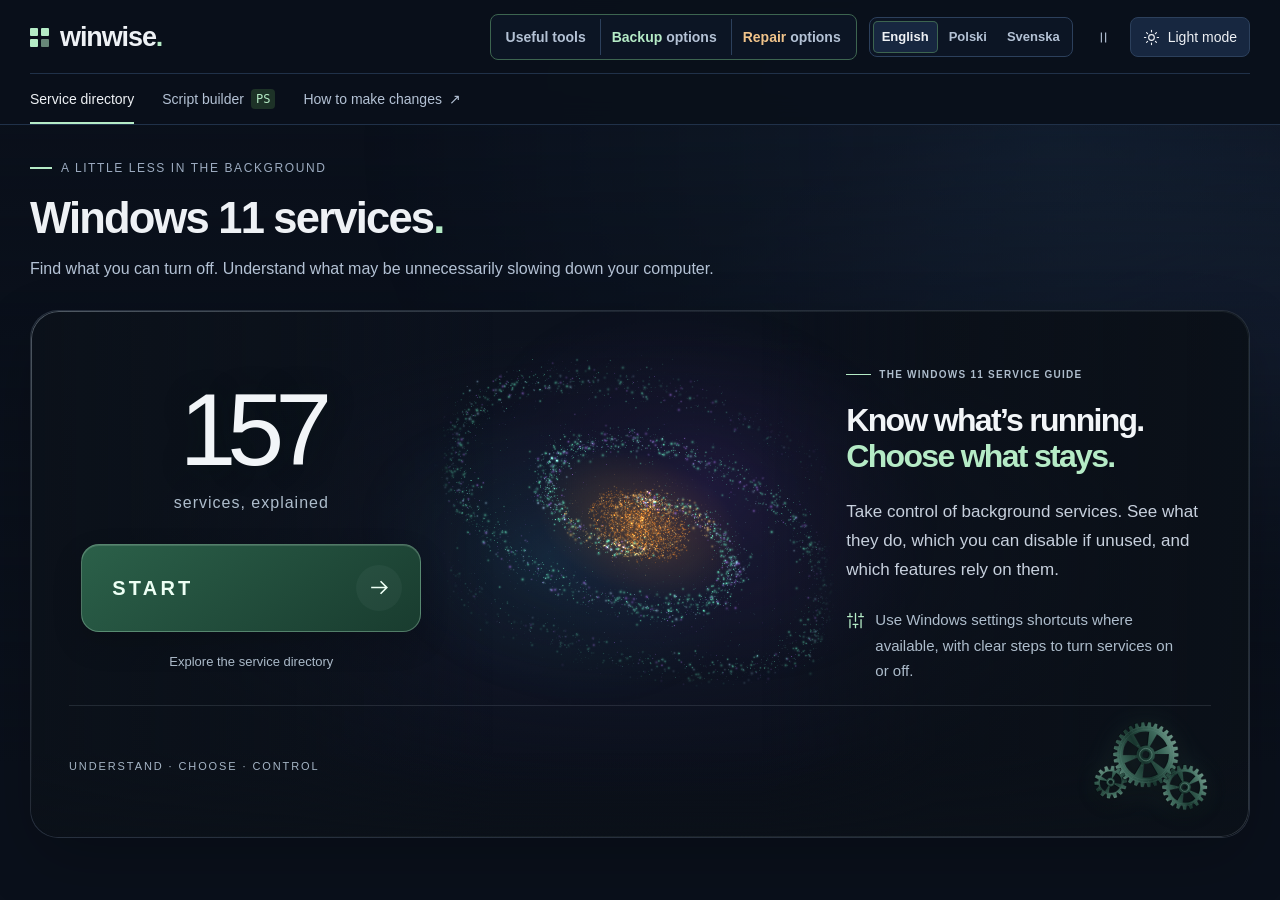
==== commit 32d2f8e8: "Winwise 1.7.1: stronger light mode, clearer backup page start Light mode - Darker borders and second" ====
--- a/index.html
+++ b/index.html
@@ -73,42 +73,42 @@
 }
 :root[data-theme="light"] {
   color-scheme: light;
-  --page: #e8eef6;
-  --surface: #f7faff;
-  --surface-raised: #edf3fb;
-  --surface-inset: #e5edf7;
-  --surface-hover: #deebf9;
-  --panel-gradient: linear-gradient(135deg,#eaf2ff,#f7faff 68%);
-  --header: #f3f7fdf2;
+  --page: #dce4ee;
+  --surface: #ffffff;
+  --surface-raised: #e8eff7;
+  --surface-inset: #f0f4f9;
+  --surface-hover: #dbe7f5;
+  --panel-gradient: linear-gradient(135deg,#dfeafa,#ffffff 68%);
+  --header: #f7f9fcf2;
   --text: #1d2832;
-  --text-secondary: #4d6078;
-  --text-muted: #586b82;
-  --line: #c3d3e6;
-  --line-soft: #d7e2f0;
-  --accent: #246747;
-  --accent-hover: #1c573a;
+  --text-secondary: #3b4d63;
+  --text-muted: #4a5d74;
+  --line: #a2b6cd;
+  --line-soft: #c3d1e2;
+  --accent: #1b6640;
+  --accent-hover: #14522f;
   --accent-text: #ffffff;
-  --accent-soft: #e5f2e9;
-  --accent-border: #afd0bb;
-  --focus: #367e57;
-  --tag-amber-bg: #fff5e6;
-  --tag-amber-text: #825119;
-  --tag-amber-border: #e8cba3;
-  --tag-purple-bg: #f0eafb;
-  --tag-purple-text: #694497;
-  --tag-purple-border: #d4c2e8;
-  --tag-blue-bg: #e8f0f7;
-  --tag-blue-text: #3f5a73;
-  --tag-blue-border: #bfd0df;
-  --risk-bg: #fff0ef;
-  --risk-text: #a32927;
-  --risk-border: #e6a7a3;
-  --note-bg: #e6effb;
-  --note-border: #bed0e7;
-  --note-text: #425e80;
+  --accent-soft: #d2eadb;
+  --accent-border: #6ea684;
+  --focus: #1b6640;
+  --tag-amber-bg: #fde6c4;
+  --tag-amber-text: #874a05;
+  --tag-amber-border: #d0974a;
+  --tag-purple-bg: #e5dbf7;
+  --tag-purple-text: #5b3390;
+  --tag-purple-border: #ad93d6;
+  --tag-blue-bg: #d9e6f3;
+  --tag-blue-text: #2d4a67;
+  --tag-blue-border: #8fabc6;
+  --risk-bg: #fde0de;
+  --risk-text: #9b2220;
+  --risk-border: #d47a74;
+  --note-bg: #dbe7f7;
+  --note-border: #91afd6;
+  --note-text: #324f78;
   --code-bg: #e4edf7;
   --code-text: #284c36;
-  --shadow: 0 15px 45px #32475d0a;
+  --shadow: 0 15px 45px #32475d24;
   --backdrop: #17242b75;
   --halo-one: #6699dc12;
   --halo-two: #8599d910;
@@ -167,7 +167,7 @@
 .backup-section h2:focus:not(:focus-visible),.backup-section h3:focus:not(:focus-visible){outline:none}.backup-section h2:focus-visible,.backup-section h3:focus-visible{outline:2px solid var(--focus);outline-offset:4px;border-radius:4px}.backup-section .backup-subheading{font-size:1.0625rem;margin:30px 0 12px}.backup-options{list-style:none;margin:22px 0 0;padding:0;display:grid;grid-template-columns:repeat(3,minmax(0,1fr));gap:14px}.backup-option{display:flex;flex-direction:column;gap:9px;min-width:0;padding:18px 18px 6px;border:1px solid var(--line);border-radius:10px;background:var(--surface-inset)}.backup-option-top{display:flex;align-items:center;flex-wrap:wrap;gap:10px}.backup-option-number{font-family:Consolas,monospace;font-size:.8125rem;color:var(--accent)}.backup-type{display:inline-flex;padding:2px 9px;border:1px solid;border-radius:999px;font-size:.75rem;font-weight:500;line-height:1.6}.backup-type-files{background:var(--accent-soft);border-color:var(--accent-border);color:var(--accent)}.backup-type-points{background:var(--tag-blue-bg);border-color:var(--tag-blue-border);color:var(--tag-blue-text)}.backup-type-media{background:var(--tag-purple-bg);border-color:var(--tag-purple-border);color:var(--tag-purple-text)}.backup-section .backup-option h3{font-size:1.0625rem;margin:2px 0 0}.backup-section .backup-option p{margin:0;font-size:.9375rem;line-height:1.7}.backup-section .backup-option .backup-option-files{margin-top:auto;font-size:.875rem;color:var(--text-muted)}.backup-jump{display:inline-flex;align-items:center;gap:6px;min-height:44px;color:var(--accent);font-size:.875rem;font-weight:600}.backup-jump:hover{text-decoration:underline;text-underline-offset:4px}.backup-inline-jump,.backup-list a{color:var(--accent);text-decoration:underline;text-underline-offset:3px}.backup-inline-jump:hover,.backup-list a:hover{color:var(--accent-hover)}
 .backup-list{margin:0 0 21px;padding-left:23px;font-size:1rem;color:var(--text-secondary);line-height:1.85}.backup-list li{padding-left:6px;margin-bottom:10px}.backup-list li:last-child{margin-bottom:0}.backup-list li::marker{color:var(--accent)}.backup-note .backup-list{margin:0;font-size:.9375rem}.backup-warning{margin:21px 0;padding:16px 20px;background:var(--tag-amber-bg);border:1px solid var(--tag-amber-border);border-left:3px solid var(--tag-amber-text);border-radius:0 9px 9px 0}.backup-section .backup-warning p{margin:0;color:var(--text)}.backup-section .backup-warning strong:first-child{color:var(--tag-amber-text)}.backup-paths>div{display:flex;flex-direction:column}.backup-section .backup-paths h3{font-size:1.0625rem}.backup-section .backup-path{align-self:flex-start;margin:0 0 16px;padding:4px 11px;border:1px solid var(--accent-border);border-radius:7px;background:var(--accent-soft);color:var(--accent);font-family:Consolas,monospace;font-size:.875rem;line-height:1.6}.backup-paths .backup-warning{margin:0 0 18px}.backup-paths .backup-steps{margin-bottom:0}.backup-paths .backup-steps li{margin-bottom:10px}.backup-bottom .tools-directory-link{flex-shrink:0}
 .backup-type-removed{background:var(--tag-amber-bg);border-color:var(--tag-amber-border);color:var(--tag-amber-text)}.backup-steps a,.backup-section p a:not(.source-link){color:var(--accent);text-decoration:underline;text-underline-offset:3px}.backup-steps a:hover,.backup-section p a:not(.source-link):hover{color:var(--accent-hover)}
-.backup-entry{margin:0 0 4px}.backup-entry>div{display:flex;flex-direction:column;gap:9px}.backup-section .backup-entry>div>span.backup-type{display:inline-flex;align-self:flex-start;margin:0}.backup-section .backup-entry h3{font-size:1.125rem;margin:2px 0 0}.backup-section .backup-entry p{font-size:.9375rem;line-height:1.7}.backup-entry-links{list-style:none;margin:4px 0 0;padding:0}.backup-entry-links .backup-jump{min-height:36px}
+.backup-entry{margin:0 0 4px}.backup-entry>div{display:flex;flex-direction:column;gap:9px}.backup-section .backup-entry>div>span.backup-type{display:inline-flex;align-self:flex-start;margin:0}.backup-section .backup-entry h3{font-size:1.125rem;margin:2px 0 0}.backup-section .backup-entry p{font-size:.9375rem;line-height:1.7}.backup-entry-links{list-style:none;margin:6px 0 0;padding:0;display:grid;gap:12px}.backup-entry-links li{padding:4px 0 4px 14px;border-left:2px solid var(--accent-border)}.backup-entry-note{display:block;color:var(--text-secondary);font-size:.875rem;line-height:1.6}.backup-entry-links .backup-jump{display:block;min-height:36px;padding:6px 0;font-size:1rem}
 .backup-table-wrap{margin:20px 0 0;border:1px solid var(--line);border-radius:10px;background:var(--surface-inset);overflow:hidden}.backup-table{width:100%;border-collapse:collapse;font-size:.9375rem;line-height:1.6}.backup-table th,.backup-table td{padding:12px 14px;text-align:left;vertical-align:top;color:var(--text-secondary)}.backup-table thead th{font-size:.75rem;font-weight:600;letter-spacing:.9px;text-transform:uppercase;color:var(--text-muted);border-bottom:1px solid var(--line)}.backup-table tbody tr+tr>*{border-top:1px solid var(--line-soft)}.backup-table tbody th{font-weight:600;color:var(--text);width:26%}.backup-table .backup-type{margin:0 6px 4px 0}
 .backup-usb-uses{display:grid;grid-template-columns:repeat(2,minmax(0,1fr));gap:14px;margin:4px 0 21px}.backup-usb-uses>div:last-child{grid-column:1/-1}.backup-usb-uses>div{border:1px solid var(--line);border-radius:10px;padding:18px;background:var(--surface-inset)}.backup-section .backup-usb-uses h4{font-size:1rem;margin:0 0 6px}.backup-section .backup-usb-uses p{font-size:.9375rem;line-height:1.7;margin:0 0 10px}.backup-section .backup-usb-uses .backup-usb-result{font-size:.875rem;color:var(--text-muted)}.backup-usb-uses .backup-warning{margin:10px 0;padding:12px 14px}.backup-section .backup-usb-uses .backup-warning p{margin:0}
 .backup-view-backup .backup-section,.backup-view-backup .backup-bottom{border-color:var(--accent-border);border-color:color-mix(in srgb,var(--accent) 55%,transparent)}.backup-view-repair .backup-section,.backup-view-repair .backup-bottom{border-color:var(--tag-amber-border);border-color:color-mix(in srgb,var(--tag-amber-text) 55%,transparent)}.backup-view-repair h1>span{color:var(--tag-amber-text)}.backup-split{display:grid;grid-template-columns:minmax(0,5fr) minmax(0,7fr);gap:0 56px;align-items:start}.backup-section .backup-aside>:first-child{margin-top:0}.backup-section .backup-aside>:last-child,.backup-section .backup-main>:last-child{margin-bottom:0}.backup-aside .backup-comparison{grid-template-columns:minmax(0,1fr)}
@@ -532,23 +532,23 @@
       <div class="backup-heading"><p class="eyebrow"><span class="tiny-line"></span>KEEP A COPY</p><h1 id="backup-title" tabindex="-1">Windows 11 <span>backup</span> options<span>.</span></h1><p class="backup-lead">A drive can fail, a laptop can be lost, and files can be deleted by mistake. A backup is a separate copy you can get your files back from. This page covers Windows 11 only.</p></div>
       <div class="backup-panel">
         <section class="backup-section" aria-labelledby="backup-overview-title">
-          <div class="backup-section-heading"><h2 id="backup-overview-title">Which option do I need?</h2></div>
+          <div class="backup-section-heading"><h2 id="backup-overview-title">What are you looking for?</h2></div>
           <div class="backup-comparison backup-entry">
             <div>
               <span class="backup-type backup-type-files">Files</span>
-              <h3>Only my files</h3>
+              <h3>Back up only my personal files</h3>
               <p>Documents, photos, and other personal files, kept somewhere other than the PC.</p>
               <ul class="backup-entry-links">
-                <li><a class="backup-jump" href="#backup" data-backup-jump="windows-backup-title">Windows Backup and OneDrive <span aria-hidden="true">↓</span></a></li>
-                <li><a class="backup-jump" href="#backup" data-backup-jump="file-history-title">File History <span aria-hidden="true">↓</span></a></li>
+                <li><a class="backup-jump" href="#backup" data-backup-jump="windows-backup-title">Windows Backup and OneDrive <span aria-hidden="true">↓</span></a><span class="backup-entry-note">Built into Windows. Syncs the folders you choose to OneDrive and saves your settings and apps list to your Microsoft account.</span></li>
+                <li><a class="backup-jump" href="#backup" data-backup-jump="file-history-title">File History <span aria-hidden="true">↓</span></a><span class="backup-entry-note">Built into Windows. Copies your files to an external drive and keeps earlier versions.</span></li>
               </ul>
             </div>
             <div>
               <span class="backup-type backup-type-points">Whole PC</span>
-              <h3>My whole PC</h3>
+              <h3>Back up the whole drive</h3>
               <p>Windows, apps, settings, and files in one disk image, so you can get the PC back after a drive failure or a virus.</p>
               <ul class="backup-entry-links">
-                <li><a class="backup-jump" href="#backup" data-backup-jump="disk-image-title">Disk image with Rescuezilla <span aria-hidden="true">↓</span></a></li>
+                <li><a class="backup-jump" href="#backup" data-backup-jump="disk-image-title">Disk image with Rescuezilla <span aria-hidden="true">↓</span></a><span class="backup-entry-note">Free, open-source software that runs from a USB stick. Saves the whole drive as an image on another drive.</span></li>
               </ul>
             </div>
           </div>
@@ -1034,7 +1034,7 @@
         <div class="backup-bottom"><p>Based on Microsoft documentation, checked in October and November 2026. Menu names and availability can change with Windows 11 updates.</p><a class="tools-directory-link" href="#directory" data-view="directory"><span aria-hidden="true">←</span> Back to services</a></div>
       </div>
     </section>
-    <footer class="site-footer"><span class="footer-wordmark">winwise.</span><p>v1.7 · <span data-i18n="footer.note">Independent guide. Not affiliated with Microsoft.</span></p><button data-dialog="sources" data-i18n="footer.sources">Scope &amp; sources <span aria-hidden="true">↗</span></button></footer>
+    <footer class="site-footer"><span class="footer-wordmark">winwise.</span><p>v1.7.1 · <span data-i18n="footer.note">Independent guide. Not affiliated with Microsoft.</span></p><button data-dialog="sources" data-i18n="footer.sources">Scope &amp; sources <span aria-hidden="true">↗</span></button></footer>
   </main>
   <dialog id="detail-dialog" class="detail-dialog" aria-labelledby="dialog-title"><div class="dialog-topline"><span id="dialog-eyebrow">SERVICE DETAILS</span><button id="close-dialog" class="icon-button" aria-label="Close details" data-i18n-attr="aria-label:dialog.close"><span data-icon="close"></span></button></div><div id="dialog-content"></div></dialog>
   <div id="toast" class="toast" role="status" aria-live="polite"></div>
@@ -1042,7 +1042,7 @@
 <script type="text/plain" id="winwise-template">#Requires -Version 5.1
 #Requires -RunAsAdministrator
 <#
-Winwise v1.7 - selected Windows 11 services
+Winwise v1.7.1 - selected Windows 11 services
 Review the selected names and tradeoffs before running on your own PC.
 Selecting Windows Search in the builder also selects Work Folders; its file sync stops.
 Preview: .\Winwise-Services.ps1 -WhatIf
@@ -1896,7 +1896,7 @@
  },
  "pages": {
   "tools": "      <div class=\"tools-heading\"><div><h1 id=\"tools-title\" tabindex=\"-1\">Przydatne narzędzia dla Windows 11<span>.</span></h1><p>Ułatw sobie codzienne zadania, szybciej znajduj pliki i sprawdź, co działa na Twoim komputerze.</p></div><a class=\"tools-directory-link\" href=\"#directory\" data-view=\"directory\"><span aria-hidden=\"true\">←</span> Powrót do usług</a></div>\n      <div class=\"tools-grid\">\n        <article class=\"tool-card tool-card-featured\" aria-labelledby=\"tool-powertoys\">\n          <div class=\"tool-card-top\"><span class=\"tool-icon\" data-icon=\"sliders\"></span><span class=\"tool-category\">Codzienna produktywność</span><span class=\"tool-pick\">Zacznij tutaj</span></div>\n          <h3 id=\"tool-powertoys\">Microsoft PowerToys</h3><p class=\"tool-publisher\">Microsoft Corporation · Bezpłatne, open source</p>\n          <p>Układaj okna za pomocą FancyZones, zmieniaj nazwy wielu plików naraz za pomocą PowerRename i wyświetlaj podgląd plików za pomocą Peek. Zestaw przydatnych dodatków do systemu Windows.</p>\n          <p class=\"tool-detail\">W ustawieniach PowerToys wybierz, które narzędzia chcesz włączyć.</p>\n          <div class=\"tool-links\"><a class=\"tool-download\" href=\"https://apps.microsoft.com/detail/xp89dcgq3k6vld\" target=\"_blank\" rel=\"noopener noreferrer\">Pobierz PowerToys <span data-icon=\"external\"></span></a><a href=\"https://learn.microsoft.com/en-us/windows/powertoys/\" target=\"_blank\" rel=\"noopener noreferrer\">Przewodnik Microsoft</a></div>\n        </article>\n        <article class=\"tool-card\" aria-labelledby=\"tool-everything\">\n          <div class=\"tool-card-top\"><span class=\"tool-icon\" data-icon=\"search\"></span><span class=\"tool-category\">Wyszukiwanie plików</span></div>\n          <h3 id=\"tool-everything\">Everything</h3><p class=\"tool-publisher\">voidtools</p>\n          <p>Znajduj pliki i foldery według nazwy już podczas pisania. Przydatne, gdy pamiętasz nazwę pliku, ale nie miejsce, w którym go zapisano.</p>\n          <p class=\"tool-detail\">Skupia się na nazwach plików. Zachowaj Windows Search dla programu Outlook i innych funkcji zależnych od jego indeksu.</p>\n          <div class=\"tool-links\"><a class=\"tool-download\" href=\"https://www.voidtools.com/downloads/\" target=\"_blank\" rel=\"noopener noreferrer\">Pobierz Everything <span data-icon=\"external\"></span></a><a href=\"https://www.voidtools.com/support/everything/\" target=\"_blank\" rel=\"noopener noreferrer\">Oficjalny przewodnik</a></div>\n        </article>\n        <article class=\"tool-card\" aria-labelledby=\"tool-sharex\">\n          <div class=\"tool-card-top\"><span class=\"tool-icon\" data-icon=\"monitor\"></span><span class=\"tool-category\">Przechwytywanie i objaśnianie</span></div>\n          <h3 id=\"tool-sharex\">ShareX</h3><p class=\"tool-publisher\">Zespół ShareX · Bezpłatne, open source</p>\n          <p>Przechwytuj zrzuty ekranu i dodawaj do nich adnotacje, nagrywaj ekran lub GIF i twórz skróty do powtarzalnych zadań przechwytywania.</p>\n          <p class=\"tool-detail\">Przejrzyj zadania wykonywane po przechwyceniu, aby wybrać, czy przechwycone obrazy zostają na komputerze, czy są przesyłane.</p>\n          <div class=\"tool-links\"><a class=\"tool-download\" href=\"https://getsharex.com/\" target=\"_blank\" rel=\"noopener noreferrer\">Pobierz ShareX <span data-icon=\"external\"></span></a></div>\n        </article>\n        <article class=\"tool-card\" aria-labelledby=\"tool-nanazip\">\n          <div class=\"tool-card-top\"><span class=\"tool-icon\" data-icon=\"cube\"></span><span class=\"tool-category\">Praca z archiwami</span></div>\n          <h3 id=\"tool-nanazip\">NanaZip</h3><p class=\"tool-publisher\">M2-Team · Open source</p>\n          <p>Program do archiwizacji plików oparty na 7-Zip, zintegrowany z menu prawego przycisku myszy w Windows 11 i obsługujący wiele formatów archiwów.</p>\n          <p class=\"tool-detail\">Do codziennego użytku wybierz stabilne wydanie NanaZip.</p>\n          <div class=\"tool-links\"><a class=\"tool-download\" href=\"https://apps.microsoft.com/detail/9n8g7tscl18r\" target=\"_blank\" rel=\"noopener noreferrer\">Pobierz NanaZip <span data-icon=\"external\"></span></a><a href=\"https://github.com/M2Team/NanaZip\" target=\"_blank\" rel=\"noopener noreferrer\">Oficjalny projekt</a></div>\n        </article>\n        <article class=\"tool-card\" aria-labelledby=\"tool-process-explorer\">\n          <div class=\"tool-card-top\"><span class=\"tool-icon\" data-icon=\"gauge\"></span><span class=\"tool-category\">Analiza procesów</span></div>\n          <h3 id=\"tool-process-explorer\">Process Explorer</h3><p class=\"tool-publisher\">Microsoft Sysinternals</p>\n          <p>Zajrzyj głębiej w uruchomione procesy i załadowane przez nie pliki. Sprawdź, który program trzyma otwarty plik, gdy system Windows nie pozwala go przenieść ani usunąć.</p>\n          <p class=\"tool-detail\">Przydatne do zbadania nieznanego procesu w tle, zanim zdecydujesz, co zmienić.</p>\n          <div class=\"tool-links\"><a class=\"tool-download\" href=\"https://learn.microsoft.com/en-us/sysinternals/downloads/process-explorer\" target=\"_blank\" rel=\"noopener noreferrer\">Pobierz Process Explorer <span data-icon=\"external\"></span></a></div>\n        </article>\n        <article class=\"tool-card\" aria-labelledby=\"tool-autoruns\">\n          <div class=\"tool-card-top\"><span class=\"tool-icon\" data-icon=\"terminal\"></span><span class=\"tool-category\">Przegląd autostartu · Zaawansowane</span></div>\n          <h3 id=\"tool-autoruns\">Autoruns</h3><p class=\"tool-publisher\">Microsoft Sysinternals</p>\n          <p>Zobacz, co uruchamia się automatycznie, w tym wpisy logowania, zaplanowane zadania, usługi i rozszerzenia Eksploratora.</p>\n          <p class=\"tool-detail\">Użyj opcji Hide Signed Microsoft Entries, aby skupić się na elementach innych firm. Przejrzyj każdy wpis, zanim go wyłączysz.</p>\n          <div class=\"tool-links\"><a class=\"tool-download\" href=\"https://learn.microsoft.com/en-us/sysinternals/downloads/autoruns\" target=\"_blank\" rel=\"noopener noreferrer\">Pobierz Autoruns <span data-icon=\"external\"></span></a></div>\n        </article>\n        <article class=\"tool-card\" aria-labelledby=\"tool-warp\">\n          <div class=\"tool-card-top\"><span class=\"tool-icon\" data-icon=\"terminal\"></span><span class=\"tool-category\">Praca w terminalu</span></div>\n          <h3 id=\"tool-warp\">Warp</h3><p class=\"tool-publisher\">Warp</p>\n          <p>Uruchamiaj polecenia PowerShell w nowoczesnym terminalu z kartami, podzielonymi panelami i wynikami poleceń zgrupowanymi w bloki. Wbudowana sztuczna inteligencja może pomóc w zadaniach wiersza polecenia.</p>\n          <p class=\"tool-detail\">Obsługuje zarówno Windows PowerShell, jak i PowerShell 7. Preferowaną powłokę wybierz w ustawieniach.</p>\n          <div class=\"tool-links\"><a class=\"tool-download\" href=\"https://www.warp.dev/download\" target=\"_blank\" rel=\"noopener noreferrer\">Pobierz Warp <span data-icon=\"external\"></span></a><a href=\"https://docs.warp.dev/getting-started/migrate-to-warp/migrate-to-warp-from-windows-terminal\" target=\"_blank\" rel=\"noopener noreferrer\">Przewodnik dla Windows</a></div>\n        </article>\n        <article class=\"tool-card\" aria-labelledby=\"tool-zed\">\n          <div class=\"tool-card-top\"><span class=\"tool-icon\" data-icon=\"keyboard\"></span><span class=\"tool-category\">Edycja kodu</span></div>\n          <h3 id=\"tool-zed\">Zed</h3><p class=\"tool-publisher\">Zed Industries</p>\n          <p>Natywny edytor kodu stworzony z myślą o szybkiej edycji i współpracy. Korzystaj z rozszerzeń językowych, poruszaj się po projektach i używaj agentów kodowania w edytorze.</p>\n          <p class=\"tool-detail\">Wbudowana obsługa WSL pozwala edytować z poziomu Windows projekty w środowisku Linux.</p>\n          <div class=\"tool-links\"><a class=\"tool-download\" href=\"https://zed.dev/download\" target=\"_blank\" rel=\"noopener noreferrer\">Pobierz Zed <span data-icon=\"external\"></span></a><a href=\"https://zed.dev/windows\" target=\"_blank\" rel=\"noopener noreferrer\">Zed w systemie Windows</a></div>\n        </article>\n        <article class=\"tool-card\" aria-labelledby=\"tool-localsend\">\n          <div class=\"tool-card-top\"><span class=\"tool-icon\" data-icon=\"network\"></span><span class=\"tool-category\">Udostępnianie między urządzeniami</span></div>\n          <h3 id=\"tool-localsend\">LocalSend</h3><p class=\"tool-publisher\">LocalSend · Bezpłatne, open source</p>\n          <p>Wysyłaj zdjęcia, pliki i tekst między komputerem a pobliskimi telefonami lub komputerami przez sieć lokalną. Bez przesyłania do chmury i bez konta.</p>\n          <p class=\"tool-detail\">Zainstaluj aplikację na obu urządzeniach i połącz je z tą samą siecią lokalną. Działa w systemach Windows, macOS, Linux, Android i iOS.</p>\n          <div class=\"tool-links\"><a class=\"tool-download\" href=\"https://localsend.org/download\" target=\"_blank\" rel=\"noopener noreferrer\">Pobierz LocalSend <span data-icon=\"external\"></span></a><a href=\"https://localsend.org/\" target=\"_blank\" rel=\"noopener noreferrer\">Jak to działa</a></div>\n        </article>\n      </div>\n      <p class=\"tools-reviewed\">Pierwotny wybór sprawdzono <time datetime=\"2026-09-25\">25 września 2026</time>. Warp, Zed i LocalSend sprawdzono w oficjalnych źródłach <time datetime=\"2026-10-04\">4 października 2026</time>.</p>\n    ",
-  "backup": "      <div class=\"backup-heading\"><p class=\"eyebrow\"><span class=\"tiny-line\"></span>ZACHOWAJ KOPIĘ</p><h1 id=\"backup-title\" tabindex=\"-1\">Opcje <span>kopii zapasowej</span> Windows 11<span>.</span></h1><p class=\"backup-lead\">Dysk może ulec awarii, laptop może zginąć, a pliki można usunąć przez pomyłkę. Kopia zapasowa to oddzielna kopia, z której możesz odzyskać pliki. Ta strona dotyczy tylko Windows 11.</p></div>\n      <div class=\"backup-panel\">\n        <section class=\"backup-section\" aria-labelledby=\"backup-overview-title\">\n          <div class=\"backup-section-heading\"><h2 id=\"backup-overview-title\">Której opcji potrzebuję?</h2></div>\n          <div class=\"backup-comparison backup-entry\">\n            <div>\n              <span class=\"backup-type backup-type-files\">Pliki</span>\n              <h3>Tylko moje pliki</h3>\n              <p>Dokumenty, zdjęcia i inne pliki osobiste przechowywane w innym miejscu niż komputer.</p>\n              <ul class=\"backup-entry-links\">\n                <li><a class=\"backup-jump\" href=\"#backup\" data-backup-jump=\"windows-backup-title\">Kopia zapasowa systemu Windows i OneDrive <span aria-hidden=\"true\">↓</span></a></li>\n                <li><a class=\"backup-jump\" href=\"#backup\" data-backup-jump=\"file-history-title\">Historia plików <span aria-hidden=\"true\">↓</span></a></li>\n              </ul>\n            </div>\n            <div>\n              <span class=\"backup-type backup-type-points\">Cały komputer</span>\n              <h3>Cały mój komputer</h3>\n              <p>System Windows, aplikacje, ustawienia i pliki w jednym obrazie dysku, dzięki czemu odzyskasz komputer po awarii dysku lub wirusie.</p>\n              <ul class=\"backup-entry-links\">\n                <li><a class=\"backup-jump\" href=\"#backup\" data-backup-jump=\"disk-image-title\">Obraz dysku za pomocą Rescuezilla <span aria-hidden=\"true\">↓</span></a></li>\n              </ul>\n            </div>\n          </div>\n          <div class=\"backup-note\"><h3>Przechowuj ważne pliki w dwóch miejscach</h3><p>Na przykład w OneDrive i na dysku zewnętrznym. Jeśli jedna kopia zginie lub zostanie uszkodzona, nadal masz drugą.</p></div>\n          <p>Punkty przywracania nie są kopiami zapasowymi. Nie przechowują oddzielnej kopii plików i nie pomogą w razie awarii dysku. <a href=\"#repair\" data-view=\"repair\" data-backup-jump=\"system-restore-title\">Punkty przywracania opisano na stronie naprawy</a>.</p>\n          <p class=\"backup-limits\">Dostępność zależy od wersji i edycji Windows 11, typu konta, dostępnego miejsca oraz zasad Twojej organizacji. Żadna kopia zapasowa nie gwarantuje sukcesu, więc sprawdź, czy możesz odzyskać z niej pliki.</p>\n        </section>\n        <section class=\"backup-section\" aria-labelledby=\"backup-compare-title\">\n          <div class=\"backup-section-heading\"><h2 id=\"backup-compare-title\">Porównanie opcji</h2></div>\n          <div class=\"backup-table-wrap\">\n            <table class=\"backup-table\" role=\"table\">\n              <thead role=\"rowgroup\"><tr role=\"row\"><th scope=\"col\" role=\"columnheader\">Opcja</th><th scope=\"col\" role=\"columnheader\">Chroni</th><th scope=\"col\" role=\"columnheader\">Gdzie jest kopia</th><th scope=\"col\" role=\"columnheader\">Kiedy wybrać</th></tr></thead>\n              <tbody role=\"rowgroup\">\n                <tr role=\"row\"><th scope=\"row\" role=\"rowheader\"><a class=\"backup-inline-jump\" href=\"#backup\" data-backup-jump=\"windows-backup-title\">Kopia zapasowa systemu Windows i OneDrive</a></th><td role=\"cell\" data-label=\"Chroni\">Wybrane foldery (Pulpit, Dokumenty, Obrazy, Wideo, Muzyka), lista zainstalowanych aplikacji, sieci Wi-Fi i ustawienia</td><td role=\"cell\" data-label=\"Gdzie jest kopia\">OneDrive i Twoje konto Microsoft (5 GB bezpłatnie)</td><td role=\"cell\" data-label=\"Kiedy wybrać\">Używasz osobistego konta Microsoft i chcesz mieć pliki na więcej niż jednym urządzeniu</td></tr>\n                <tr role=\"row\"><th scope=\"row\" role=\"rowheader\"><a class=\"backup-inline-jump\" href=\"#backup\" data-backup-jump=\"file-history-title\">Historia plików</a></th><td role=\"cell\" data-label=\"Chroni\">Biblioteki, Pulpit i dodane foldery, z wcześniejszymi wersjami</td><td role=\"cell\" data-label=\"Gdzie jest kopia\">Dysk zewnętrzny lub lokalizacja sieciowa</td><td role=\"cell\" data-label=\"Kiedy wybrać\">Chcesz mieć kopie plików z wcześniejszymi wersjami na własnym dysku</td></tr>\n                <tr role=\"row\"><th scope=\"row\" role=\"rowheader\"><a class=\"backup-inline-jump\" href=\"#backup\" data-backup-jump=\"disk-image-title\">Obraz dysku za pomocą Rescuezilla</a></th><td role=\"cell\" data-label=\"Chroni\">Cały dysk: system Windows, aplikacje, ustawienia i pliki</td><td role=\"cell\" data-label=\"Gdzie jest kopia\">Pliki obrazu na dysku zewnętrznym lub w udziale sieciowym</td><td role=\"cell\" data-label=\"Kiedy wybrać\">Chcesz szybko odzyskać cały komputer po awarii dysku lub wirusie</td></tr>\n              </tbody>\n            </table>\n          </div>\n        </section>\n        <section class=\"backup-section\" aria-labelledby=\"windows-backup-title\">\n          <div class=\"backup-section-heading\"><span class=\"backup-number\" aria-hidden=\"true\">01</span><h2 id=\"windows-backup-title\" tabindex=\"-1\">Kopia zapasowa systemu Windows i OneDrive</h2></div>\n          <div class=\"backup-split\">\n            <div class=\"backup-aside\">\n              <h3 class=\"backup-subheading\">Co robi</h3>\n              <p>Kopia zapasowa systemu Windows synchronizuje wybrane foldery z OneDrive i zapamiętuje obsługiwane ustawienia oraz listę zainstalowanych aplikacji na Twoim koncie Microsoft. Na nowym lub ponownie zainstalowanym komputerze logujesz się i odzyskujesz je.</p>\n              <h3 class=\"backup-subheading\">Czego potrzebujesz</h3>\n              <ul class=\"backup-list\">\n                <li>Osobiste konto Microsoft, np. adres outlook.com. Aplikacja nie działa z kontami służbowymi ani szkolnymi.</li>\n                <li>Połączenie z internetem.</li>\n                <li>Wystarczająco dużo miejsca w OneDrive. Bezpłatne konto obejmuje 5 GB, a zdjęcia i filmy szybko je zapełniają.</li>\n              </ul>\n              <div class=\"backup-source-links\"><a class=\"source-link\" href=\"https://support.microsoft.com/en-us/windows/experience/backup-recovery/back-up-and-restore-with-windows-backup\" target=\"_blank\" rel=\"noopener noreferrer\">Microsoft: Kopia zapasowa systemu Windows <span aria-hidden=\"true\">↗</span></a><a class=\"source-link\" href=\"https://support.microsoft.com/en-us/onedrive/restore-your-onedrive-files\" target=\"_blank\" rel=\"noopener noreferrer\">Microsoft: przywracanie usuniętych plików OneDrive <span aria-hidden=\"true\">↗</span></a></div>\n            </div>\n            <div class=\"backup-main\">\n              <h3 class=\"backup-subheading\">Uwaga</h3>\n              <div class=\"backup-warning\" role=\"note\"><p><strong>Zmiany i usunięcia też są synchronizowane.</strong> Jeśli usuniesz lub zmienisz plik na komputerze, zmiana trafi do OneDrive. Usunięte pliki pozostają w Koszu OneDrive tylko przez ograniczony czas, więc OneDrive nie zastępuje dysku zewnętrznego.</p></div>\n              <ul class=\"backup-list\">\n                <li>Gdy OneDrive się zapełni, tworzenie kopii zapasowej się zatrzymuje. Od czasu do czasu sprawdzaj jej stan.</li>\n                <li>To nie jest kopia całego komputera. Niektóre aplikacje i licencje trzeba zainstalować ponownie.</li>\n                <li>Na komputerze służbowym lub szkolnym kopia zapasowa ustawień to osobna funkcja kontrolowana przez organizację.</li>\n              </ul>\n              <h3 class=\"backup-subheading\">Kroki</h3>\n              <ol class=\"backup-steps\">\n                <li>Zaloguj się do systemu Windows przy użyciu osobistego konta Microsoft.</li>\n                <li>Otwórz aplikację <strong>Kopia zapasowa systemu Windows</strong> z menu Start lub przejdź do <strong>Ustawienia → Konta → Kopia zapasowa systemu Windows</strong>.</li>\n                <li>W obszarze <strong>Foldery</strong> włącz foldery, które chcesz synchronizować z OneDrive.</li>\n                <li>Włącz aplikacje i preferencje, które system Windows ma zapamiętać, a następnie wybierz <strong>Wykonaj kopię zapasową</strong>.</li>\n                <li>Sprawdź stan kopii zapasowej w aplikacji Kopia zapasowa systemu Windows. Jeśli OneDrive zgłasza problem, sprawdź logowanie i ilość wolnego miejsca.</li>\n              </ol>\n              <h3 class=\"backup-subheading\">Odzyskiwanie danych</h3>\n              <ul class=\"backup-list\">\n                <li><strong>Pliki:</strong> zaloguj się do OneDrive przy użyciu tego samego konta Microsoft.</li>\n                <li><strong>Usunięte lub zmienione pliki:</strong> <strong>Kosz</strong> i <strong>Historia wersji (Version history)</strong> w OneDrive przechowują je przez ograniczony czas, który zależy od konta i ustawień.</li>\n                <li><strong>Nowy lub ponownie zainstalowany komputer:</strong> podczas konfiguracji zaloguj się na to samo konto. Jeśli system Windows znajdzie zgodną kopię zapasową, zaproponuje jej przywrócenie.</li>\n                <li><strong>Aplikacje:</strong> przypięte aplikacje wracają jako przypięcia. Wybierz przypięcie aplikacji z Microsoft Store, aby zainstalować ją ponownie; w przypadku innych aplikacji system Windows kieruje Cię do instalatora.</li>\n              </ul>\n            </div>\n          </div>\n        </section>\n        <section class=\"backup-section\" aria-labelledby=\"file-history-title\">\n          <div class=\"backup-section-heading\"><span class=\"backup-number\" aria-hidden=\"true\">02</span><h2 id=\"file-history-title\" tabindex=\"-1\">Historia plików</h2></div>\n          <div class=\"backup-split\">\n            <div class=\"backup-aside\">\n              <h3 class=\"backup-subheading\">Co robi</h3>\n              <p>Historia plików kopiuje na inny dysk pliki z bibliotek, takich jak Dokumenty, Obrazy, Wideo i Muzyka, oraz z Pulpitu. Przechowuje wcześniejsze wersje, więc możesz odzyskać plik w stanie sprzed zmiany lub usunięcia.</p>\n              <h3 class=\"backup-subheading\">Czego potrzebujesz</h3>\n              <ul class=\"backup-list\">\n                <li>Dysk zewnętrzny lub lokalizacja sieciowa z wystarczającą ilością wolnego miejsca.</li>\n                <li>Regularnie podłączany dysk, aby powstawały nowe kopie.</li>\n              </ul>\n              <p class=\"backup-limits\">Możesz też samodzielnie kopiować ważne foldery na osobny dysk. Takie kopie się nie aktualizują, więc po ważnych zmianach powtórz kopiowanie.</p>\n              <div class=\"backup-source-links\"><a class=\"source-link\" href=\"https://support.microsoft.com/en-us/windows/experience/backup-recovery/backup-and-restore-with-file-history\" target=\"_blank\" rel=\"noopener noreferrer\">Microsoft: Historia plików <span aria-hidden=\"true\">↗</span></a></div>\n            </div>\n            <div class=\"backup-main\">\n              <h3 class=\"backup-subheading\">Uwaga</h3>\n              <div class=\"backup-warning\" role=\"note\"><p><strong>Przywracanie może zastąpić bieżącą wersję.</strong> Microsoft zaznacza, że tego zastąpienia nie można cofnąć. Aby zachować obie wersje, użyj opcji <strong>Przywróć do</strong> i wybierz inny folder.</p></div>\n              <ul class=\"backup-list\">\n                <li>Historia plików kopiuje tylko pliki. Nie kopiuje systemu Windows, zainstalowanych aplikacji ani ich ustawień.</li>\n              </ul>\n              <h3 class=\"backup-subheading\">Kroki: włącz ją</h3>\n              <ol class=\"backup-steps\">\n                <li>Podłącz dysk zewnętrzny lub upewnij się, że lokalizacja sieciowa jest dostępna.</li>\n                <li>Otwórz <strong>Panel sterowania → System i zabezpieczenia → Historia plików</strong>.</li>\n                <li>Jeśli potrzebny dysk nie jest wybrany, wybierz <strong>Wybierz dysk</strong>, wskaż dysk i wybierz <strong>OK</strong>.</li>\n                <li>Wybierz <strong>Włącz</strong>.</li>\n                <li>Aby dodać folder spoza bibliotek, kliknij go prawym przyciskiem myszy w Eksploratorze plików, wybierz <strong>Pokaż więcej opcji → Dołącz do biblioteki</strong> i wskaż bibliotekę.</li>\n                <li>Nie odłączaj dysku, dopóki nie zakończy się pierwsza kopia zapasowa. Następnie ponownie otwórz Historię plików i sprawdź, czy kopia została utworzona.</li>\n              </ol>\n              <h3 class=\"backup-subheading\">Kroki: przywróć wcześniejszą wersję</h3>\n              <ol class=\"backup-steps\">\n                <li>W Eksploratorze plików otwórz folder, w którym jest lub był plik.</li>\n                <li>Kliknij folder prawym przyciskiem myszy i wybierz <strong>Przywróć poprzednie wersje</strong>. Jeśli nie widzisz tej opcji, najpierw wybierz <strong>Pokaż więcej opcji</strong>.</li>\n                <li>Na karcie <strong>Poprzednie wersje</strong> wybierz wersję. Aby najpierw ją obejrzeć, wybierz strzałkę obok przycisku <strong>Otwórz</strong>, a następnie <strong>Otwórz w historii plików</strong>.</li>\n                <li>Wybierz strzałkę obok przycisku <strong>Przywróć</strong> i wybierz <strong>Przywróć do</strong>. Wskaż inny folder, aby bieżąca wersja pozostała.</li>\n              </ol>\n            </div>\n          </div>\n        </section>\n        <section class=\"backup-section\" aria-labelledby=\"disk-image-title\">\n          <div class=\"backup-section-heading\"><span class=\"backup-number\" aria-hidden=\"true\">03</span><h2 id=\"disk-image-title\" tabindex=\"-1\">Obraz dysku za pomocą Rescuezilla</h2></div>\n          <div class=\"backup-split\">\n            <div class=\"backup-aside\">\n              <h3 class=\"backup-subheading\">Co robi</h3>\n              <p>Obraz dysku to kopia całego dysku z systemem Windows, aplikacjami, ustawieniami i plikami, zapisana jako pliki na innym dysku. Możesz przechowywać kilka obrazów z różnych dni. Jeśli dysk ulegnie awarii lub komputer zostanie zainfekowany wirusem, przywracasz obraz na ten sam lub nowy dysk, a komputer wraca do stanu z tamtego dnia.</p>\n              <p>Rescuezilla to bezpłatne oprogramowanie open source. Działa z pendrive’a, więc nic nie jest instalowane w systemie Windows.</p>\n              <h3 class=\"backup-subheading\">Czego potrzebujesz</h3>\n              <ul class=\"backup-list\">\n                <li>Rescuezilla 2.6.2 lub nowsza: <a href=\"https://github.com/rescuezilla/rescuezilla\" target=\"_blank\" rel=\"noopener noreferrer\">Rescuezilla w serwisie GitHub</a> (2,8 tys. gwiazdek, listopad 2026). Pobierz plik ISO z sekcji <a href=\"https://github.com/rescuezilla/rescuezilla/releases/latest\" target=\"_blank\" rel=\"noopener noreferrer\">Releases</a>. Starsze wersje mogą się nie uruchamiać na komputerach z włączonym bezpiecznym rozruchem (Secure Boot).</li>\n                <li><a href=\"https://etcher.balena.io/\" target=\"_blank\" rel=\"noopener noreferrer\">balenaEtcher</a> do zapisania pliku ISO na pendrivie.</li>\n                <li>Pendrive, który można wyczyścić. Oznacz go napisem „Rescuezilla” i przechowuj razem z dyskiem z kopiami zapasowymi.</li>\n                <li>Dysk na kopie zapasowe z wystarczającą ilością wolnego miejsca. Obrazy są kompresowane i obejmują tylko zajęte miejsce, ale obraz zaszyfrowanego dysku może być tak duży jak cały dysk.</li>\n                <li><a href=\"https://support.microsoft.com/en-us/windows/security/encryption/find-your-bitlocker-recovery-key\" target=\"_blank\" rel=\"noopener noreferrer\">Klucz odzyskiwania funkcji BitLocker</a>, jeśli system Windows jest zaszyfrowany. System Windows może poprosić o niego po przywróceniu.</li>\n              </ul>\n              <div class=\"backup-source-links\"><a class=\"source-link\" href=\"https://rescuezilla.com/download\" target=\"_blank\" rel=\"noopener noreferrer\">Rescuezilla: pobieranie i instrukcje <span aria-hidden=\"true\">↗</span></a></div>\n            </div>\n            <div class=\"backup-main\">\n              <h3 class=\"backup-subheading\">Uwaga</h3>\n              <div class=\"backup-warning\" role=\"note\"><p><strong>Przywracanie wymazuje dysk, na który przywracasz obraz.</strong> Przed potwierdzeniem sprawdź rozmiar i nazwę dysku. Wybór niewłaściwego dysku to najpoważniejszy błąd.</p></div>\n              <ul class=\"backup-list\">\n                <li>Obraz pomoże po infekcji wirusem tylko wtedy, gdy utworzono go przed infekcją. Przechowuj kilka obrazów z różnych dat.</li>\n                <li>Uruchom komputer z pendrive’a za pomocą jednorazowego menu rozruchu, często pod klawiszem <strong>F8</strong>, <strong>F11</strong> lub <strong>F12</strong>. Klawisz zależy od producenta.</li>\n                <li>Jeśli obraz na ekranie jest nieczytelny, w pierwszym menu wybierz <strong>Graphical fallback mode</strong>.</li>\n                <li>Jeśli dysk zaczyna się psuć, na ekranie podsumowania włącz opcję ignorowania uszkodzonych sektorów.</li>\n                <li>Tworzenie obrazu może trwać od kilkudziesięciu minut do kilku godzin, zależnie od dysku i ilości danych. Użyj portu USB 3.</li>\n              </ul>\n              <h3 class=\"backup-subheading\">Kroki: utwórz obraz</h3>\n              <ol class=\"backup-steps\">\n                <li>Zapisz plik ISO Rescuezilla na pendrivie za pomocą balenaEtcher. Spowoduje to wymazanie pendrive’a.</li>\n                <li>Podłącz dysk na kopie zapasowe. Uruchom komputer z pendrive’a.</li>\n                <li>Wybierz <strong>Start Rescuezilla</strong>, a następnie <strong>Backup</strong>.</li>\n                <li>Wybierz dysk z systemem Windows i pozostaw zaznaczone wszystkie jego partycje.</li>\n                <li>Wybierz dysk na kopie zapasowe i folder. Domyślna nazwa obrazu zawiera datę.</li>\n                <li>Pozostaw domyślną kompresję, potwierdź i poczekaj na zakończenie tworzenia kopii.</li>\n                <li>Wybierz <strong>Verify Image</strong>, aby sprawdzić nowy obraz. Następnie otwórz kilka plików w <strong>Image Explorer (beta)</strong>.</li>\n              </ol>\n              <h3 class=\"backup-subheading\">Kroki: przywróć obraz</h3>\n              <ol class=\"backup-steps\">\n                <li>Uruchom komputer z pendrive’a z Rescuezilla. Wybierz <strong>Start Rescuezilla</strong>, a następnie <strong>Restore</strong>.</li>\n                <li>Wybierz dysk z kopiami zapasowymi i folder, a następnie obraz z potrzebną datą.</li>\n                <li>Wybierz dysk docelowy. Sprawdź jego rozmiar i nazwę, ponieważ zostanie wymazany.</li>\n                <li>Potwierdź i poczekaj na zakończenie przywracania.</li>\n                <li>Wyłącz komputer, odłącz pendrive i dysk z kopiami zapasowymi, a następnie uruchom system Windows.</li>\n              </ol>\n              <p class=\"backup-limits\">Przywrócenie na większy dysk pozostawia dodatkowe nieprzydzielone miejsce. Możesz je tak zostawić lub utworzyć na nim nową partycję w narzędziu Zarządzanie dyskami. Funkcja <strong>Clone</strong> w Rescuezilla kopiuje jeden dysk bezpośrednio na drugi. Przydaje się do przeniesienia systemu Windows na nowy dysk, ale nie jako kopia zapasowa: tworzy tylko jedną kopię, wymazuje drugi dysk, a potem trzeba zamienić dyski w komputerze.</p>\n            </div>\n          </div>\n        </section>\n        <div class=\"backup-bottom\"><p><strong>Ostatni krok: sprawdź, czy możesz odzyskać pliki z kopii zapasowej.</strong> Na podstawie dokumentacji Microsoft i Rescuezilla, sprawdzonej w październiku i listopadzie 2026.</p><a class=\"tools-directory-link\" href=\"#directory\" data-view=\"directory\"><span aria-hidden=\"true\">←</span> Powrót do usług</a></div>\n      </div>\n    ",
+  "backup": "      <div class=\"backup-heading\"><p class=\"eyebrow\"><span class=\"tiny-line\"></span>ZACHOWAJ KOPIĘ</p><h1 id=\"backup-title\" tabindex=\"-1\">Opcje <span>kopii zapasowej</span> Windows 11<span>.</span></h1><p class=\"backup-lead\">Dysk może ulec awarii, laptop może zginąć, a pliki można usunąć przez pomyłkę. Kopia zapasowa to oddzielna kopia, z której możesz odzyskać pliki. Ta strona dotyczy tylko Windows 11.</p></div>\n      <div class=\"backup-panel\">\n        <section class=\"backup-section\" aria-labelledby=\"backup-overview-title\">\n          <div class=\"backup-section-heading\"><h2 id=\"backup-overview-title\">Czego szukasz?</h2></div>\n          <div class=\"backup-comparison backup-entry\">\n            <div>\n              <span class=\"backup-type backup-type-files\">Pliki</span>\n              <h3>Kopia zapasowa tylko moich plików osobistych</h3>\n              <p>Dokumenty, zdjęcia i inne pliki osobiste przechowywane w innym miejscu niż komputer.</p>\n              <ul class=\"backup-entry-links\">\n                <li><a class=\"backup-jump\" href=\"#backup\" data-backup-jump=\"windows-backup-title\">Kopia zapasowa systemu Windows i OneDrive <span aria-hidden=\"true\">↓</span></a><span class=\"backup-entry-note\">Wbudowana w system Windows. Synchronizuje wybrane foldery z OneDrive i zapisuje ustawienia oraz listę aplikacji na koncie Microsoft.</span></li>\n                <li><a class=\"backup-jump\" href=\"#backup\" data-backup-jump=\"file-history-title\">Historia plików <span aria-hidden=\"true\">↓</span></a><span class=\"backup-entry-note\">Wbudowana w system Windows. Kopiuje pliki na dysk zewnętrzny i przechowuje ich wcześniejsze wersje.</span></li>\n              </ul>\n            </div>\n            <div>\n              <span class=\"backup-type backup-type-points\">Cały komputer</span>\n              <h3>Kopia zapasowa całego dysku</h3>\n              <p>System Windows, aplikacje, ustawienia i pliki w jednym obrazie dysku, dzięki czemu odzyskasz komputer po awarii dysku lub wirusie.</p>\n              <ul class=\"backup-entry-links\">\n                <li><a class=\"backup-jump\" href=\"#backup\" data-backup-jump=\"disk-image-title\">Obraz dysku za pomocą Rescuezilla <span aria-hidden=\"true\">↓</span></a><span class=\"backup-entry-note\">Bezpłatny program open source uruchamiany z pendrive’a. Zapisuje cały dysk jako obraz na innym dysku.</span></li>\n              </ul>\n            </div>\n          </div>\n          <div class=\"backup-note\"><h3>Przechowuj ważne pliki w dwóch miejscach</h3><p>Na przykład w OneDrive i na dysku zewnętrznym. Jeśli jedna kopia zginie lub zostanie uszkodzona, nadal masz drugą.</p></div>\n          <p>Punkty przywracania nie są kopiami zapasowymi. Nie przechowują oddzielnej kopii plików i nie pomogą w razie awarii dysku. <a href=\"#repair\" data-view=\"repair\" data-backup-jump=\"system-restore-title\">Punkty przywracania opisano na stronie naprawy</a>.</p>\n          <p class=\"backup-limits\">Dostępność zależy od wersji i edycji Windows 11, typu konta, dostępnego miejsca oraz zasad Twojej organizacji. Żadna kopia zapasowa nie gwarantuje sukcesu, więc sprawdź, czy możesz odzyskać z niej pliki.</p>\n        </section>\n        <section class=\"backup-section\" aria-labelledby=\"backup-compare-title\">\n          <div class=\"backup-section-heading\"><h2 id=\"backup-compare-title\">Porównanie opcji</h2></div>\n          <div class=\"backup-table-wrap\">\n            <table class=\"backup-table\" role=\"table\">\n              <thead role=\"rowgroup\"><tr role=\"row\"><th scope=\"col\" role=\"columnheader\">Opcja</th><th scope=\"col\" role=\"columnheader\">Chroni</th><th scope=\"col\" role=\"columnheader\">Gdzie jest kopia</th><th scope=\"col\" role=\"columnheader\">Kiedy wybrać</th></tr></thead>\n              <tbody role=\"rowgroup\">\n                <tr role=\"row\"><th scope=\"row\" role=\"rowheader\"><a class=\"backup-inline-jump\" href=\"#backup\" data-backup-jump=\"windows-backup-title\">Kopia zapasowa systemu Windows i OneDrive</a></th><td role=\"cell\" data-label=\"Chroni\">Wybrane foldery (Pulpit, Dokumenty, Obrazy, Wideo, Muzyka), lista zainstalowanych aplikacji, sieci Wi-Fi i ustawienia</td><td role=\"cell\" data-label=\"Gdzie jest kopia\">OneDrive i Twoje konto Microsoft (5 GB bezpłatnie)</td><td role=\"cell\" data-label=\"Kiedy wybrać\">Używasz osobistego konta Microsoft i chcesz mieć pliki na więcej niż jednym urządzeniu</td></tr>\n                <tr role=\"row\"><th scope=\"row\" role=\"rowheader\"><a class=\"backup-inline-jump\" href=\"#backup\" data-backup-jump=\"file-history-title\">Historia plików</a></th><td role=\"cell\" data-label=\"Chroni\">Biblioteki, Pulpit i dodane foldery, z wcześniejszymi wersjami</td><td role=\"cell\" data-label=\"Gdzie jest kopia\">Dysk zewnętrzny lub lokalizacja sieciowa</td><td role=\"cell\" data-label=\"Kiedy wybrać\">Chcesz mieć kopie plików z wcześniejszymi wersjami na własnym dysku</td></tr>\n                <tr role=\"row\"><th scope=\"row\" role=\"rowheader\"><a class=\"backup-inline-jump\" href=\"#backup\" data-backup-jump=\"disk-image-title\">Obraz dysku za pomocą Rescuezilla</a></th><td role=\"cell\" data-label=\"Chroni\">Cały dysk: system Windows, aplikacje, ustawienia i pliki</td><td role=\"cell\" data-label=\"Gdzie jest kopia\">Pliki obrazu na dysku zewnętrznym lub w udziale sieciowym</td><td role=\"cell\" data-label=\"Kiedy wybrać\">Chcesz szybko odzyskać cały komputer po awarii dysku lub wirusie</td></tr>\n              </tbody>\n            </table>\n          </div>\n        </section>\n        <section class=\"backup-section\" aria-labelledby=\"windows-backup-title\">\n          <div class=\"backup-section-heading\"><span class=\"backup-number\" aria-hidden=\"true\">01</span><h2 id=\"windows-backup-title\" tabindex=\"-1\">Kopia zapasowa systemu Windows i OneDrive</h2></div>\n          <div class=\"backup-split\">\n            <div class=\"backup-aside\">\n              <h3 class=\"backup-subheading\">Co robi</h3>\n              <p>Kopia zapasowa systemu Windows synchronizuje wybrane foldery z OneDrive i zapamiętuje obsługiwane ustawienia oraz listę zainstalowanych aplikacji na Twoim koncie Microsoft. Na nowym lub ponownie zainstalowanym komputerze logujesz się i odzyskujesz je.</p>\n              <h3 class=\"backup-subheading\">Czego potrzebujesz</h3>\n              <ul class=\"backup-list\">\n                <li>Osobiste konto Microsoft, np. adres outlook.com. Aplikacja nie działa z kontami służbowymi ani szkolnymi.</li>\n                <li>Połączenie z internetem.</li>\n                <li>Wystarczająco dużo miejsca w OneDrive. Bezpłatne konto obejmuje 5 GB, a zdjęcia i filmy szybko je zapełniają.</li>\n              </ul>\n              <div class=\"backup-source-links\"><a class=\"source-link\" href=\"https://support.microsoft.com/en-us/windows/experience/backup-recovery/back-up-and-restore-with-windows-backup\" target=\"_blank\" rel=\"noopener noreferrer\">Microsoft: Kopia zapasowa systemu Windows <span aria-hidden=\"true\">↗</span></a><a class=\"source-link\" href=\"https://support.microsoft.com/en-us/onedrive/restore-your-onedrive-files\" target=\"_blank\" rel=\"noopener noreferrer\">Microsoft: przywracanie usuniętych plików OneDrive <span aria-hidden=\"true\">↗</span></a></div>\n            </div>\n            <div class=\"backup-main\">\n              <h3 class=\"backup-subheading\">Uwaga</h3>\n              <div class=\"backup-warning\" role=\"note\"><p><strong>Zmiany i usunięcia też są synchronizowane.</strong> Jeśli usuniesz lub zmienisz plik na komputerze, zmiana trafi do OneDrive. Usunięte pliki pozostają w Koszu OneDrive tylko przez ograniczony czas, więc OneDrive nie zastępuje dysku zewnętrznego.</p></div>\n              <ul class=\"backup-list\">\n                <li>Gdy OneDrive się zapełni, tworzenie kopii zapasowej się zatrzymuje. Od czasu do czasu sprawdzaj jej stan.</li>\n                <li>To nie jest kopia całego komputera. Niektóre aplikacje i licencje trzeba zainstalować ponownie.</li>\n                <li>Na komputerze służbowym lub szkolnym kopia zapasowa ustawień to osobna funkcja kontrolowana przez organizację.</li>\n              </ul>\n              <h3 class=\"backup-subheading\">Kroki</h3>\n              <ol class=\"backup-steps\">\n                <li>Zaloguj się do systemu Windows przy użyciu osobistego konta Microsoft.</li>\n                <li>Otwórz aplikację <strong>Kopia zapasowa systemu Windows</strong> z menu Start lub przejdź do <strong>Ustawienia → Konta → Kopia zapasowa systemu Windows</strong>.</li>\n                <li>W obszarze <strong>Foldery</strong> włącz foldery, które chcesz synchronizować z OneDrive.</li>\n                <li>Włącz aplikacje i preferencje, które system Windows ma zapamiętać, a następnie wybierz <strong>Wykonaj kopię zapasową</strong>.</li>\n                <li>Sprawdź stan kopii zapasowej w aplikacji Kopia zapasowa systemu Windows. Jeśli OneDrive zgłasza problem, sprawdź logowanie i ilość wolnego miejsca.</li>\n              </ol>\n              <h3 class=\"backup-subheading\">Odzyskiwanie danych</h3>\n              <ul class=\"backup-list\">\n                <li><strong>Pliki:</strong> zaloguj się do OneDrive przy użyciu tego samego konta Microsoft.</li>\n                <li><strong>Usunięte lub zmienione pliki:</strong> <strong>Kosz</strong> i <strong>Historia wersji (Version history)</strong> w OneDrive przechowują je przez ograniczony czas, który zależy od konta i ustawień.</li>\n                <li><strong>Nowy lub ponownie zainstalowany komputer:</strong> podczas konfiguracji zaloguj się na to samo konto. Jeśli system Windows znajdzie zgodną kopię zapasową, zaproponuje jej przywrócenie.</li>\n                <li><strong>Aplikacje:</strong> przypięte aplikacje wracają jako przypięcia. Wybierz przypięcie aplikacji z Microsoft Store, aby zainstalować ją ponownie; w przypadku innych aplikacji system Windows kieruje Cię do instalatora.</li>\n              </ul>\n            </div>\n          </div>\n        </section>\n        <section class=\"backup-section\" aria-labelledby=\"file-history-title\">\n          <div class=\"backup-section-heading\"><span class=\"backup-number\" aria-hidden=\"true\">02</span><h2 id=\"file-history-title\" tabindex=\"-1\">Historia plików</h2></div>\n          <div class=\"backup-split\">\n            <div class=\"backup-aside\">\n              <h3 class=\"backup-subheading\">Co robi</h3>\n              <p>Historia plików kopiuje na inny dysk pliki z bibliotek, takich jak Dokumenty, Obrazy, Wideo i Muzyka, oraz z Pulpitu. Przechowuje wcześniejsze wersje, więc możesz odzyskać plik w stanie sprzed zmiany lub usunięcia.</p>\n              <h3 class=\"backup-subheading\">Czego potrzebujesz</h3>\n              <ul class=\"backup-list\">\n                <li>Dysk zewnętrzny lub lokalizacja sieciowa z wystarczającą ilością wolnego miejsca.</li>\n                <li>Regularnie podłączany dysk, aby powstawały nowe kopie.</li>\n              </ul>\n              <p class=\"backup-limits\">Możesz też samodzielnie kopiować ważne foldery na osobny dysk. Takie kopie się nie aktualizują, więc po ważnych zmianach powtórz kopiowanie.</p>\n              <div class=\"backup-source-links\"><a class=\"source-link\" href=\"https://support.microsoft.com/en-us/windows/experience/backup-recovery/backup-and-restore-with-file-history\" target=\"_blank\" rel=\"noopener noreferrer\">Microsoft: Historia plików <span aria-hidden=\"true\">↗</span></a></div>\n            </div>\n            <div class=\"backup-main\">\n              <h3 class=\"backup-subheading\">Uwaga</h3>\n              <div class=\"backup-warning\" role=\"note\"><p><strong>Przywracanie może zastąpić bieżącą wersję.</strong> Microsoft zaznacza, że tego zastąpienia nie można cofnąć. Aby zachować obie wersje, użyj opcji <strong>Przywróć do</strong> i wybierz inny folder.</p></div>\n              <ul class=\"backup-list\">\n                <li>Historia plików kopiuje tylko pliki. Nie kopiuje systemu Windows, zainstalowanych aplikacji ani ich ustawień.</li>\n              </ul>\n              <h3 class=\"backup-subheading\">Kroki: włącz ją</h3>\n              <ol class=\"backup-steps\">\n                <li>Podłącz dysk zewnętrzny lub upewnij się, że lokalizacja sieciowa jest dostępna.</li>\n                <li>Otwórz <strong>Panel sterowania → System i zabezpieczenia → Historia plików</strong>.</li>\n                <li>Jeśli potrzebny dysk nie jest wybrany, wybierz <strong>Wybierz dysk</strong>, wskaż dysk i wybierz <strong>OK</strong>.</li>\n                <li>Wybierz <strong>Włącz</strong>.</li>\n                <li>Aby dodać folder spoza bibliotek, kliknij go prawym przyciskiem myszy w Eksploratorze plików, wybierz <strong>Pokaż więcej opcji → Dołącz do biblioteki</strong> i wskaż bibliotekę.</li>\n                <li>Nie odłączaj dysku, dopóki nie zakończy się pierwsza kopia zapasowa. Następnie ponownie otwórz Historię plików i sprawdź, czy kopia została utworzona.</li>\n              </ol>\n              <h3 class=\"backup-subheading\">Kroki: przywróć wcześniejszą wersję</h3>\n              <ol class=\"backup-steps\">\n                <li>W Eksploratorze plików otwórz folder, w którym jest lub był plik.</li>\n                <li>Kliknij folder prawym przyciskiem myszy i wybierz <strong>Przywróć poprzednie wersje</strong>. Jeśli nie widzisz tej opcji, najpierw wybierz <strong>Pokaż więcej opcji</strong>.</li>\n                <li>Na karcie <strong>Poprzednie wersje</strong> wybierz wersję. Aby najpierw ją obejrzeć, wybierz strzałkę obok przycisku <strong>Otwórz</strong>, a następnie <strong>Otwórz w historii plików</strong>.</li>\n                <li>Wybierz strzałkę obok przycisku <strong>Przywróć</strong> i wybierz <strong>Przywróć do</strong>. Wskaż inny folder, aby bieżąca wersja pozostała.</li>\n              </ol>\n            </div>\n          </div>\n        </section>\n        <section class=\"backup-section\" aria-labelledby=\"disk-image-title\">\n          <div class=\"backup-section-heading\"><span class=\"backup-number\" aria-hidden=\"true\">03</span><h2 id=\"disk-image-title\" tabindex=\"-1\">Obraz dysku za pomocą Rescuezilla</h2></div>\n          <div class=\"backup-split\">\n            <div class=\"backup-aside\">\n              <h3 class=\"backup-subheading\">Co robi</h3>\n              <p>Obraz dysku to kopia całego dysku z systemem Windows, aplikacjami, ustawieniami i plikami, zapisana jako pliki na innym dysku. Możesz przechowywać kilka obrazów z różnych dni. Jeśli dysk ulegnie awarii lub komputer zostanie zainfekowany wirusem, przywracasz obraz na ten sam lub nowy dysk, a komputer wraca do stanu z tamtego dnia.</p>\n              <p>Rescuezilla to bezpłatne oprogramowanie open source. Działa z pendrive’a, więc nic nie jest instalowane w systemie Windows.</p>\n              <h3 class=\"backup-subheading\">Czego potrzebujesz</h3>\n              <ul class=\"backup-list\">\n                <li>Rescuezilla 2.6.2 lub nowsza: <a href=\"https://github.com/rescuezilla/rescuezilla\" target=\"_blank\" rel=\"noopener noreferrer\">Rescuezilla w serwisie GitHub</a> (2,8 tys. gwiazdek, listopad 2026). Pobierz plik ISO z sekcji <a href=\"https://github.com/rescuezilla/rescuezilla/releases/latest\" target=\"_blank\" rel=\"noopener noreferrer\">Releases</a>. Starsze wersje mogą się nie uruchamiać na komputerach z włączonym bezpiecznym rozruchem (Secure Boot).</li>\n                <li><a href=\"https://etcher.balena.io/\" target=\"_blank\" rel=\"noopener noreferrer\">balenaEtcher</a> do zapisania pliku ISO na pendrivie.</li>\n                <li>Pendrive, który można wyczyścić. Oznacz go napisem „Rescuezilla” i przechowuj razem z dyskiem z kopiami zapasowymi.</li>\n                <li>Dysk na kopie zapasowe z wystarczającą ilością wolnego miejsca. Obrazy są kompresowane i obejmują tylko zajęte miejsce, ale obraz zaszyfrowanego dysku może być tak duży jak cały dysk.</li>\n                <li><a href=\"https://support.microsoft.com/en-us/windows/security/encryption/find-your-bitlocker-recovery-key\" target=\"_blank\" rel=\"noopener noreferrer\">Klucz odzyskiwania funkcji BitLocker</a>, jeśli system Windows jest zaszyfrowany. System Windows może poprosić o niego po przywróceniu.</li>\n              </ul>\n              <div class=\"backup-source-links\"><a class=\"source-link\" href=\"https://rescuezilla.com/download\" target=\"_blank\" rel=\"noopener noreferrer\">Rescuezilla: pobieranie i instrukcje <span aria-hidden=\"true\">↗</span></a></div>\n            </div>\n            <div class=\"backup-main\">\n              <h3 class=\"backup-subheading\">Uwaga</h3>\n              <div class=\"backup-warning\" role=\"note\"><p><strong>Przywracanie wymazuje dysk, na który przywracasz obraz.</strong> Przed potwierdzeniem sprawdź rozmiar i nazwę dysku. Wybór niewłaściwego dysku to najpoważniejszy błąd.</p></div>\n              <ul class=\"backup-list\">\n                <li>Obraz pomoże po infekcji wirusem tylko wtedy, gdy utworzono go przed infekcją. Przechowuj kilka obrazów z różnych dat.</li>\n                <li>Uruchom komputer z pendrive’a za pomocą jednorazowego menu rozruchu, często pod klawiszem <strong>F8</strong>, <strong>F11</strong> lub <strong>F12</strong>. Klawisz zależy od producenta.</li>\n                <li>Jeśli obraz na ekranie jest nieczytelny, w pierwszym menu wybierz <strong>Graphical fallback mode</strong>.</li>\n                <li>Jeśli dysk zaczyna się psuć, na ekranie podsumowania włącz opcję ignorowania uszkodzonych sektorów.</li>\n                <li>Tworzenie obrazu może trwać od kilkudziesięciu minut do kilku godzin, zależnie od dysku i ilości danych. Użyj portu USB 3.</li>\n              </ul>\n              <h3 class=\"backup-subheading\">Kroki: utwórz obraz</h3>\n              <ol class=\"backup-steps\">\n                <li>Zapisz plik ISO Rescuezilla na pendrivie za pomocą balenaEtcher. Spowoduje to wymazanie pendrive’a.</li>\n                <li>Podłącz dysk na kopie zapasowe. Uruchom komputer z pendrive’a.</li>\n                <li>Wybierz <strong>Start Rescuezilla</strong>, a następnie <strong>Backup</strong>.</li>\n                <li>Wybierz dysk z systemem Windows i pozostaw zaznaczone wszystkie jego partycje.</li>\n                <li>Wybierz dysk na kopie zapasowe i folder. Domyślna nazwa obrazu zawiera datę.</li>\n                <li>Pozostaw domyślną kompresję, potwierdź i poczekaj na zakończenie tworzenia kopii.</li>\n                <li>Wybierz <strong>Verify Image</strong>, aby sprawdzić nowy obraz. Następnie otwórz kilka plików w <strong>Image Explorer (beta)</strong>.</li>\n              </ol>\n              <h3 class=\"backup-subheading\">Kroki: przywróć obraz</h3>\n              <ol class=\"backup-steps\">\n                <li>Uruchom komputer z pendrive’a z Rescuezilla. Wybierz <strong>Start Rescuezilla</strong>, a następnie <strong>Restore</strong>.</li>\n                <li>Wybierz dysk z kopiami zapasowymi i folder, a następnie obraz z potrzebną datą.</li>\n                <li>Wybierz dysk docelowy. Sprawdź jego rozmiar i nazwę, ponieważ zostanie wymazany.</li>\n                <li>Potwierdź i poczekaj na zakończenie przywracania.</li>\n                <li>Wyłącz komputer, odłącz pendrive i dysk z kopiami zapasowymi, a następnie uruchom system Windows.</li>\n              </ol>\n              <p class=\"backup-limits\">Przywrócenie na większy dysk pozostawia dodatkowe nieprzydzielone miejsce. Możesz je tak zostawić lub utworzyć na nim nową partycję w narzędziu Zarządzanie dyskami. Funkcja <strong>Clone</strong> w Rescuezilla kopiuje jeden dysk bezpośrednio na drugi. Przydaje się do przeniesienia systemu Windows na nowy dysk, ale nie jako kopia zapasowa: tworzy tylko jedną kopię, wymazuje drugi dysk, a potem trzeba zamienić dyski w komputerze.</p>\n            </div>\n          </div>\n        </section>\n        <div class=\"backup-bottom\"><p><strong>Ostatni krok: sprawdź, czy możesz odzyskać pliki z kopii zapasowej.</strong> Na podstawie dokumentacji Microsoft i Rescuezilla, sprawdzonej w październiku i listopadzie 2026.</p><a class=\"tools-directory-link\" href=\"#directory\" data-view=\"directory\"><span aria-hidden=\"true\">←</span> Powrót do usług</a></div>\n      </div>\n    ",
   "repair": "      <div class=\"backup-heading\"><p class=\"eyebrow\"><span class=\"tiny-line\"></span>NAPRAW PROBLEM</p><h1 id=\"repair-title\" tabindex=\"-1\">Opcje <span>naprawy</span> Windows 11<span>.</span></h1><p class=\"backup-lead\">Gdy system Windows nie działa prawidłowo, zacznij od opcji, która zmienia najmniej. Niektóre opcje usuwają aplikacje lub pliki, więc przed każdą z nich przeczytaj ostrzeżenie. Ta strona dotyczy tylko Windows 11.</p></div>\n      <div class=\"backup-panel\">\n        <section class=\"backup-section\" aria-labelledby=\"repair-overview-title\">\n          <div class=\"backup-section-heading\"><h2 id=\"repair-overview-title\">Którą opcję wypróbować?</h2></div>\n          <div class=\"backup-warning\" role=\"note\"><p><strong>Przed naprawą utwórz kopię zapasową plików.</strong> Naprawa może się nie udać, a niektóre opcje usuwają pliki. <a href=\"#backup\" data-view=\"backup\">Zobacz opcje kopii zapasowej</a>.</p></div>\n          <h3 class=\"backup-subheading\">System Windows się uruchamia</h3>\n          <div class=\"backup-table-wrap\">\n            <table class=\"backup-table\" role=\"table\">\n              <thead role=\"rowgroup\"><tr role=\"row\"><th scope=\"col\" role=\"columnheader\">Wypróbuj w tej kolejności</th><th scope=\"col\" role=\"columnheader\">Pliki osobiste</th><th scope=\"col\" role=\"columnheader\">Aplikacje i ustawienia</th></tr></thead>\n              <tbody role=\"rowgroup\">\n                <tr role=\"row\"><th scope=\"row\" role=\"rowheader\">1. <a class=\"backup-inline-jump\" href=\"#repair\" data-backup-jump=\"windows-update-repair-title\">Rozwiązywanie problemów przy użyciu Windows Update</a></th><td role=\"cell\" data-label=\"Pliki osobiste\"><span class=\"backup-type backup-type-files\">Zachowane</span></td><td role=\"cell\" data-label=\"Aplikacje i ustawienia\"><span class=\"backup-type backup-type-files\">Zachowane</span></td></tr>\n                <tr role=\"row\"><th scope=\"row\" role=\"rowheader\">2. <a class=\"backup-inline-jump\" href=\"#repair\" data-backup-jump=\"uninstall-updates-title\">Odinstaluj aktualizacje</a>, jeśli problem zaczął się po aktualizacji</th><td role=\"cell\" data-label=\"Pliki osobiste\"><span class=\"backup-type backup-type-files\">Zachowane</span></td><td role=\"cell\" data-label=\"Aplikacje i ustawienia\"><span class=\"backup-type backup-type-files\">Zachowane</span> Usuwana jest tylko aktualizacja.</td></tr>\n                <tr role=\"row\"><th scope=\"row\" role=\"rowheader\">3. <a class=\"backup-inline-jump\" href=\"#repair\" data-backup-jump=\"system-restore-title\">Przywracanie systemu</a></th><td role=\"cell\" data-label=\"Pliki osobiste\"><span class=\"backup-type backup-type-files\">Zachowane</span></td><td role=\"cell\" data-label=\"Aplikacje i ustawienia\"><span class=\"backup-type backup-type-points\">Cofnięte</span> Zmiany wprowadzone po utworzeniu punktu przywracania zostają cofnięte.</td></tr>\n                <tr role=\"row\"><th scope=\"row\" role=\"rowheader\">4. <a class=\"backup-inline-jump\" href=\"#repair\" data-backup-jump=\"pitr-title\">Przywracanie do punktu w czasie</a></th><td role=\"cell\" data-label=\"Pliki osobiste\"><span class=\"backup-type backup-type-points\">Cofnięte</span> Nowsze pliki i zmiany zostają utracone.</td><td role=\"cell\" data-label=\"Aplikacje i ustawienia\"><span class=\"backup-type backup-type-points\">Cofnięte</span></td></tr>\n                <tr role=\"row\"><th scope=\"row\" role=\"rowheader\">5. <a class=\"backup-inline-jump\" href=\"#repair\" data-backup-jump=\"reset-title\">Resetuj ten komputer</a></th><td role=\"cell\" data-label=\"Pliki osobiste\"><span class=\"backup-type backup-type-files\">Zachowane</span> przy opcji Zachowaj moje pliki. <span class=\"backup-type backup-type-removed\">Usunięte</span> przy opcji Usuń wszystko.</td><td role=\"cell\" data-label=\"Aplikacje i ustawienia\"><span class=\"backup-type backup-type-removed\">Usunięte</span></td></tr>\n              </tbody>\n            </table>\n          </div>\n          <h3 class=\"backup-subheading\">System Windows się nie uruchamia</h3>\n          <div class=\"backup-table-wrap\">\n            <table class=\"backup-table\" role=\"table\">\n              <thead role=\"rowgroup\"><tr role=\"row\"><th scope=\"col\" role=\"columnheader\">Wypróbuj w tej kolejności</th><th scope=\"col\" role=\"columnheader\">Pliki osobiste</th><th scope=\"col\" role=\"columnheader\">Aplikacje i ustawienia</th></tr></thead>\n              <tbody role=\"rowgroup\">\n                <tr role=\"row\"><th scope=\"row\" role=\"rowheader\">1. <a class=\"backup-inline-jump\" href=\"#repair\" data-backup-jump=\"startup-repair-title\">Naprawa podczas uruchomienia</a></th><td role=\"cell\" data-label=\"Pliki osobiste\">Microsoft nie opisuje zmian w Twoich plikach.</td><td role=\"cell\" data-label=\"Aplikacje i ustawienia\">Naprawia pliki systemowe i pliki rozruchowe.</td></tr>\n                <tr role=\"row\"><th scope=\"row\" role=\"rowheader\">2. <a class=\"backup-inline-jump\" href=\"#repair\" data-backup-jump=\"uninstall-updates-title\">Odinstaluj aktualizacje</a></th><td role=\"cell\" data-label=\"Pliki osobiste\"><span class=\"backup-type backup-type-files\">Zachowane</span></td><td role=\"cell\" data-label=\"Aplikacje i ustawienia\"><span class=\"backup-type backup-type-files\">Zachowane</span> Usuwana jest tylko aktualizacja.</td></tr>\n                <tr role=\"row\"><th scope=\"row\" role=\"rowheader\">3. <a class=\"backup-inline-jump\" href=\"#repair\" data-backup-jump=\"system-restore-title\">Przywracanie systemu</a></th><td role=\"cell\" data-label=\"Pliki osobiste\"><span class=\"backup-type backup-type-files\">Zachowane</span></td><td role=\"cell\" data-label=\"Aplikacje i ustawienia\"><span class=\"backup-type backup-type-points\">Cofnięte</span> Zmiany wprowadzone po utworzeniu punktu przywracania zostają cofnięte.</td></tr>\n                <tr role=\"row\"><th scope=\"row\" role=\"rowheader\">4. <a class=\"backup-inline-jump\" href=\"#repair\" data-backup-jump=\"pitr-title\">Przywracanie do punktu w czasie</a></th><td role=\"cell\" data-label=\"Pliki osobiste\"><span class=\"backup-type backup-type-points\">Cofnięte</span> Nowsze pliki i zmiany zostają utracone.</td><td role=\"cell\" data-label=\"Aplikacje i ustawienia\"><span class=\"backup-type backup-type-points\">Cofnięte</span></td></tr>\n                <tr role=\"row\"><th scope=\"row\" role=\"rowheader\">5. <a class=\"backup-inline-jump\" href=\"#repair\" data-backup-jump=\"reset-title\">Resetuj ten komputer</a></th><td role=\"cell\" data-label=\"Pliki osobiste\"><span class=\"backup-type backup-type-files\">Zachowane</span> przy opcji Zachowaj moje pliki. <span class=\"backup-type backup-type-removed\">Usunięte</span> przy opcji Usuń wszystko.</td><td role=\"cell\" data-label=\"Aplikacje i ustawienia\"><span class=\"backup-type backup-type-removed\">Usunięte</span></td></tr>\n                <tr role=\"row\"><th scope=\"row\" role=\"rowheader\">6. <a class=\"backup-inline-jump\" href=\"#repair\" data-backup-jump=\"install-usb-title\">Pendrive instalacyjny</a>: Napraw mój komputer, a potem czysta instalacja</th><td role=\"cell\" data-label=\"Pliki osobiste\"><span class=\"backup-type backup-type-media\">Zależy</span> Napraw mój komputer tylko otwiera narzędzia. <span class=\"backup-type backup-type-removed\">Usunięte</span> przy czystej instalacji.</td><td role=\"cell\" data-label=\"Aplikacje i ustawienia\"><span class=\"backup-type backup-type-removed\">Usunięte</span> przy czystej instalacji.</td></tr>\n                <tr role=\"row\"><th scope=\"row\" role=\"rowheader\">7. Dysk uległ awarii: wymień go i <a class=\"backup-inline-jump\" href=\"#backup\" data-view=\"backup\" data-backup-jump=\"disk-image-title\">przywróć obraz dysku</a></th><td role=\"cell\" data-label=\"Pliki osobiste\"><span class=\"backup-type backup-type-points\">Cofnięte</span> Do daty utworzenia obrazu.</td><td role=\"cell\" data-label=\"Aplikacje i ustawienia\"><span class=\"backup-type backup-type-points\">Cofnięte</span> Do daty utworzenia obrazu.</td></tr>\n              </tbody>\n            </table>\n          </div>\n          <p class=\"backup-limits\">Dostępność zależy od wersji i edycji Windows 11, zainstalowanych aktualizacji, uprawnień administratora oraz zasad Twojej organizacji. Nazwy menu mogą się nieznacznie różnić między kompilacjami. Żadna naprawa nie gwarantuje sukcesu.</p>\n        </section>\n        <section class=\"backup-section\" aria-labelledby=\"recovery-title\">\n          <div class=\"backup-section-heading\"><span class=\"backup-number\" aria-hidden=\"true\">01</span><h2 id=\"recovery-title\" tabindex=\"-1\">Otwórz środowisko odzyskiwania systemu Windows</h2></div>\n          <div class=\"backup-split\">\n            <div class=\"backup-aside\">\n              <h3 class=\"backup-subheading\">Co robi</h3>\n              <p>Środowisko odzyskiwania systemu Windows (Windows RE) to zestaw narzędzi naprawczych działających poza zwykłym systemem Windows. Działają w nim narzędzia: Naprawa podczas uruchomienia, Odinstaluj aktualizacje, Przywracanie systemu, Przywracanie do punktu w czasie i Resetuj ten komputer. Jeśli system Windows kilka razy się nie uruchomi, automatycznie otworzy Windows RE.</p>\n              <h3 class=\"backup-subheading\">Czego potrzebujesz</h3>\n              <div class=\"backup-note\"><p><strong>Jeśli komputer korzysta z funkcji Szyfrowanie urządzenia lub BitLocker, dowiedz się, gdzie znaleźć jego klucz odzyskiwania.</strong> Windows RE może o niego poprosić. Sprawdź teraz, czy możesz go otworzyć na innym urządzeniu: <a href=\"https://support.microsoft.com/en-us/windows/security/encryption/find-your-bitlocker-recovery-key\" target=\"_blank\" rel=\"noopener noreferrer\">zwykle jest na Twoim koncie Microsoft albo na koncie służbowym lub szkolnym</a>, a w razie potrzeby pomoże dział IT Twojej organizacji. Każdą kopię klucza przechowuj w tajemnicy, w bezpiecznym miejscu, oddzielnie od komputera. Szyfrowanie urządzenia jest dostępne także na obsługiwanych komputerach z Windows 11 Home.</p></div>\n              <div class=\"backup-source-links\"><a class=\"source-link\" href=\"https://support.microsoft.com/en-us/windows/experience/backup-recovery/windows-recovery-environment\" target=\"_blank\" rel=\"noopener noreferrer\">Microsoft: środowisko odzyskiwania systemu Windows <span aria-hidden=\"true\">↗</span></a><a class=\"source-link\" href=\"https://support.microsoft.com/en-us/windows/security/encryption/device-encryption-in-windows\" target=\"_blank\" rel=\"noopener noreferrer\">Microsoft: Szyfrowanie urządzenia <span aria-hidden=\"true\">↗</span></a></div>\n            </div>\n            <div class=\"backup-main\">\n              <h3 class=\"backup-subheading\">Uwaga</h3>\n              <ul class=\"backup-list\">\n                <li>Wymuszaj wyłączenie tylko wtedy, gdy normalne uruchamianie już się nie udaje.</li>\n                <li>Nie przerywaj pracy komputera podczas instalowania aktualizacji, naprawy ani przywracania.</li>\n              </ul>\n              <h3 class=\"backup-subheading\">Jak je otworzyć</h3>\n              <ul class=\"backup-list\">\n                <li><strong>Z systemu Windows:</strong> przejdź do <strong>Ustawienia → System → Odzyskiwanie</strong> i obok opcji <strong>Uruchamianie zaawansowane</strong> wybierz <strong>Uruchom ponownie teraz</strong>. Możesz też przytrzymać klawisz <strong>Shift</strong> i wybrać <strong>Zasilanie → Uruchom ponownie</strong>; działa to również na ekranie logowania.</li>\n                <li><strong>Z pendrive’a:</strong> uruchom komputer z <a href=\"#repair\" data-backup-jump=\"install-usb-title\">pendrive’a instalacyjnego</a> i wybierz <strong>Dalej → Napraw mój komputer</strong>.</li>\n                <li><strong>Gdy normalne uruchamianie już się nie udaje:</strong> włącz komputer, a gdy pojawi się logo, przytrzymaj przycisk zasilania, aż komputer się wyłączy. Powtórz to jeszcze raz. Przy trzecim uruchomieniu pozwól mu przejść do ekranu <strong>Naprawa automatyczna</strong>, a następnie wybierz <strong>Opcje zaawansowane</strong>.</li>\n              </ul>\n            </div>\n          </div>\n        </section>\n        <section class=\"backup-section\" aria-labelledby=\"windows-update-repair-title\">\n          <div class=\"backup-section-heading\"><span class=\"backup-number\" aria-hidden=\"true\">02</span><h2 id=\"windows-update-repair-title\" tabindex=\"-1\">Rozwiązywanie problemów przy użyciu Windows Update</h2></div>\n          <div class=\"backup-split\">\n            <div class=\"backup-aside\">\n              <h3 class=\"backup-subheading\">Co robi</h3>\n              <p>Jeśli system Windows się uruchamia, ale nie działa prawidłowo, ta opcja ponownie instaluje bieżącą wersję systemu Windows, aby naprawić pliki i składniki systemowe. Twoje <strong>pliki, aplikacje i ustawienia</strong> zostają zachowane, więc warto zacząć od tej opcji.</p>\n              <h3 class=\"backup-subheading\">Czego potrzebujesz</h3>\n              <ul class=\"backup-list\">\n                <li>Windows 11 w wersji 22H2 lub nowszej z opcjonalną aktualizacją z lutego 2024 albo nowszą aktualizacją.</li>\n                <li>Uruchamiający się system Windows i połączenie z internetem.</li>\n              </ul>\n              <div class=\"backup-source-links\"><a class=\"source-link\" href=\"https://support.microsoft.com/en-us/windows/deployment/install-upgrade/fix-issues-by-reinstalling-the-current-version-of-windows\" target=\"_blank\" rel=\"noopener noreferrer\">Microsoft: ponowna instalacja przez Windows Update <span aria-hidden=\"true\">↗</span></a></div>\n            </div>\n            <div class=\"backup-main\">\n              <h3 class=\"backup-subheading\">Uwaga</h3>\n              <ul class=\"backup-list\">\n                <li>Do zakończenia procesu nie odłączaj komputera od zasilania ani od internetu.</li>\n                <li>Na komputerach zarządzanych przez organizację ta opcja może być niewidoczna.</li>\n              </ul>\n              <h3 class=\"backup-subheading\">Kroki</h3>\n              <ol class=\"backup-steps\">\n                <li>Przejdź do <strong>Ustawienia → System → Odzyskiwanie</strong>.</li>\n                <li>Obok opcji <strong>Rozwiązywanie problemów przy użyciu Windows Update</strong> wybierz <strong>Zainstaluj ponownie teraz</strong>.</li>\n                <li>Postępuj zgodnie z instrukcjami. System Windows pobierze i zainstaluje pliki, a następnie uruchomi się ponownie.</li>\n              </ol>\n            </div>\n          </div>\n        </section>\n        <section class=\"backup-section\" aria-labelledby=\"uninstall-updates-title\">\n          <div class=\"backup-section-heading\"><span class=\"backup-number\" aria-hidden=\"true\">03</span><h2 id=\"uninstall-updates-title\" tabindex=\"-1\">Odinstaluj aktualizacje</h2></div>\n          <div class=\"backup-split\">\n            <div class=\"backup-aside\">\n              <h3 class=\"backup-subheading\">Co robi</h3>\n              <p>Usuwa niedawną aktualizację systemu Windows. Według Microsoft nie wpływa to na Twoje pliki i aplikacje. Użyj tej opcji, gdy problem pojawił się zaraz po aktualizacji.</p>\n              <h3 class=\"backup-subheading\">Czego potrzebujesz</h3>\n              <ul class=\"backup-list\">\n                <li>Nazwa lub data aktualizacji, która spowodowała problem. Niektórych aktualizacji nie można odinstalować.</li>\n              </ul>\n              <div class=\"backup-source-links\"><a class=\"source-link\" href=\"https://support.microsoft.com/en-us/windows/deployment/updates-lifecycle/how-to-uninstall-a-windows-update\" target=\"_blank\" rel=\"noopener noreferrer\">Microsoft: odinstalowywanie aktualizacji systemu Windows <span aria-hidden=\"true\">↗</span></a></div>\n            </div>\n            <div class=\"backup-main\">\n              <h3 class=\"backup-subheading\">Uwaga</h3>\n              <ul class=\"backup-list\">\n                <li>Microsoft zaleca, aby najpierw wypróbować <a href=\"#repair\" data-backup-jump=\"windows-update-repair-title\">Rozwiązywanie problemów przy użyciu Windows Update</a>.</li>\n                <li>Usunięcie aktualizacji zabezpieczeń może osłabić ochronę komputera. Microsoft zaleca, aby najpierw poznać związane z tym zagrożenia.</li>\n              </ul>\n              <h3 class=\"backup-subheading\">Kroki</h3>\n              <ul class=\"backup-list\">\n                <li><strong>System Windows się uruchamia:</strong> przejdź do <strong>Ustawienia → Windows Update → Historia aktualizacji → Odinstaluj aktualizacje</strong>. Obok aktualizacji wybierz <strong>Odinstaluj</strong>.</li>\n                <li><strong>System Windows się nie uruchamia:</strong> <a href=\"#repair\" data-backup-jump=\"recovery-title\">otwórz Windows RE</a> i wybierz <strong>Rozwiązywanie problemów → Opcje zaawansowane → Odinstaluj aktualizacje</strong>.</li>\n              </ul>\n            </div>\n          </div>\n        </section>\n        <section class=\"backup-section\" aria-labelledby=\"startup-repair-title\">\n          <div class=\"backup-section-heading\"><span class=\"backup-number\" aria-hidden=\"true\">04</span><h2 id=\"startup-repair-title\" tabindex=\"-1\">Naprawa podczas uruchomienia</h2></div>\n          <div class=\"backup-split\">\n            <div class=\"backup-aside\">\n              <h3 class=\"backup-subheading\">Co robi</h3>\n              <p>Naprawa podczas uruchomienia próbuje rozwiązać problemy, które uniemożliwiają uruchomienie systemu Windows, takie jak uszkodzone pliki systemowe lub ustawienia rozruchu. Jeśli nie może rozwiązać problemu, wyświetla raport z tym, co znalazła.</p>\n              <h3 class=\"backup-subheading\">Czego potrzebujesz</h3>\n              <ul class=\"backup-list\">\n                <li>Dostęp do Windows RE.</li>\n                <li>Klucz odzyskiwania funkcji BitLocker, jeśli dysk jest zaszyfrowany.</li>\n              </ul>\n              <div class=\"backup-source-links\"><a class=\"source-link\" href=\"https://support.microsoft.com/en-us/windows/experience/startup-boot/startup-repair\" target=\"_blank\" rel=\"noopener noreferrer\">Microsoft: Naprawa podczas uruchomienia <span aria-hidden=\"true\">↗</span></a></div>\n            </div>\n            <div class=\"backup-main\">\n              <h3 class=\"backup-subheading\">Uwaga</h3>\n              <ul class=\"backup-list\">\n                <li>Jeśli Naprawa podczas uruchomienia nie pomoże, Microsoft zaleca <a href=\"#repair\" data-backup-jump=\"system-restore-title\">Przywracanie systemu</a>.</li>\n              </ul>\n              <h3 class=\"backup-subheading\">Kroki</h3>\n              <ol class=\"backup-steps\">\n                <li><a href=\"#repair\" data-backup-jump=\"recovery-title\">Otwórz Windows RE</a>.</li>\n                <li>Wybierz <strong>Rozwiązywanie problemów → Opcje zaawansowane → Naprawa podczas uruchomienia</strong>.</li>\n                <li>Postępuj zgodnie z instrukcjami i poczekaj na zakończenie.</li>\n              </ol>\n            </div>\n          </div>\n        </section>\n        <section class=\"backup-section\" aria-labelledby=\"system-restore-title\">\n          <div class=\"backup-section-heading\"><span class=\"backup-number\" aria-hidden=\"true\">05</span><h2 id=\"system-restore-title\" tabindex=\"-1\">Przywracanie systemu</h2></div>\n          <div class=\"backup-split\">\n            <div class=\"backup-aside\">\n              <h3 class=\"backup-subheading\">Co robi</h3>\n              <p>Przywracanie systemu cofa pliki systemowe, ustawienia rejestru i zainstalowane programy do wcześniejszego punktu przywracania. Według Microsoft nie wpływa ono na pliki osobiste, co oznacza też, że nie tworzy ich kopii zapasowej.</p>\n              <p>System Windows tworzy też punkty przywracania automatycznie. Starsze punkty mogą być usuwane, gdy system Windows zarządza przydzielonym miejscem, więc nazwany punkt może później nie być dostępny.</p>\n              <h3 class=\"backup-subheading\">Czego potrzebujesz</h3>\n              <ul class=\"backup-list\">\n                <li>Włączona Ochrona systemu dla dysku z systemem Windows.</li>\n                <li>Punkt przywracania utworzony przed wystąpieniem problemu.</li>\n                <li>Uprawnienia administratora, które mogą być potrzebne.</li>\n              </ul>\n              <div class=\"backup-source-links\"><a class=\"source-link\" href=\"https://support.microsoft.com/en-us/windows/experience/backup-recovery/system-protection\" target=\"_blank\" rel=\"noopener noreferrer\">Microsoft: tworzenie punktu przywracania <span aria-hidden=\"true\">↗</span></a><a class=\"source-link\" href=\"https://support.microsoft.com/en-us/windows/experience/backup-recovery/system-restore\" target=\"_blank\" rel=\"noopener noreferrer\">Microsoft: Przywracanie systemu <span aria-hidden=\"true\">↗</span></a></div>\n            </div>\n            <div class=\"backup-main\">\n              <h3 class=\"backup-subheading\">Uwaga</h3>\n              <ul class=\"backup-list\">\n                <li>Aplikacje, sterowniki i aktualizacje zainstalowane po utworzeniu punktu przywracania mogą zostać usunięte.</li>\n                <li>To nie jest kopia zapasowa. Punkty przywracania są na tym samym dysku i nie obejmują plików osobistych.</li>\n                <li>Jeśli dysk jest zaszyfrowany, Windows RE może poprosić o klucz odzyskiwania funkcji BitLocker.</li>\n              </ul>\n              <h3 class=\"backup-subheading\">Kroki: utwórz punkt przywracania</h3>\n              <ol class=\"backup-steps\">\n                <li>Otwórz menu <strong>Start</strong>, wyszukaj <strong>Utwórz punkt przywracania</strong> i otwórz pasujący wynik.</li>\n                <li>Na karcie <strong>Ochrona systemu</strong> wybierz dysk z systemem Windows, zwykle <strong>C:</strong>.</li>\n                <li>Jeśli ochrona tego dysku jest wyłączona, wybierz <strong>Konfiguruj</strong>, zaznacz <strong>Włącz ochronę systemu</strong>, suwakiem przydziel miejsce na dysku, a następnie wybierz <strong>Zastosuj → OK</strong>.</li>\n                <li>Wybierz <strong>Utwórz</strong>, wpisz rozpoznawalną nazwę, np. <strong>Przed aktualizacją sterownika grafiki</strong>, i wybierz <strong>Utwórz</strong>.</li>\n              </ol>\n              <h3 class=\"backup-subheading\">Kroki: przywróć</h3>\n              <ul class=\"backup-list\">\n                <li><strong>System Windows się uruchamia:</strong> naciśnij <strong>klawisz z logo systemu Windows + R</strong>, wpisz <strong>rstrui.exe</strong> i naciśnij <strong>Enter</strong>. Wybierz punkt przywracania, opcjonalnie wybierz <strong>Skanuj w poszukiwaniu zależnych programów</strong>, a następnie <strong>Dalej → Zakończ</strong>.</li>\n                <li><strong>System Windows się nie uruchamia:</strong> <a href=\"#repair\" data-backup-jump=\"recovery-title\">otwórz Windows RE</a> i wybierz <strong>Rozwiązywanie problemów → Opcje zaawansowane → Przywracanie systemu</strong>.</li>\n              </ul>\n            </div>\n          </div>\n        </section>\n        <section class=\"backup-section\" aria-labelledby=\"pitr-title\">\n          <div class=\"backup-section-heading\"><span class=\"backup-number\" aria-hidden=\"true\">06</span><h2 id=\"pitr-title\" tabindex=\"-1\">Przywracanie do punktu w czasie</h2></div>\n          <div class=\"backup-split\">\n            <div class=\"backup-aside\">\n              <h3 class=\"backup-subheading\">Co robi</h3>\n              <p>Gdy ta funkcja jest włączona, system Windows automatycznie tworzy punkty przywracania, domyślnie mniej więcej co 24 godziny, i przechowuje każdy z nich do 72 godzin. Przywrócenie punktu cofa <strong>cały dysk z systemem Windows</strong> do tamtej chwili, łącznie z plikami lokalnymi.</p>\n              <h3 class=\"backup-subheading\">Czego potrzebujesz</h3>\n              <ul class=\"backup-list\">\n                <li>Windows 11 w wersji 24H2 lub nowszej na obsługiwanym urządzeniu.</li>\n                <li>Włączona funkcja. Microsoft domyślnie włącza ją na urządzeniach z wersją Home oraz na urządzeniach z wersją Pro niezarządzanych przez organizację, gdy wolumin systemu Windows ma 200 GB lub więcej (chodzi o jego rozmiar, a nie o wolne miejsce). Na mniejszym woluminie włącz ją samodzielnie. Na urządzeniu zarządzanym przez organizację sprawdź to ustawienie i postępuj zgodnie z zasadami organizacji.</li>\n                <li>Wystarczająca ilość wolnego miejsca na dysku.</li>\n              </ul>\n              <div class=\"backup-source-links\"><a class=\"source-link\" href=\"https://support.microsoft.com/en-us/windows/experience/backup-recovery/point-time-restore-for-windows\" target=\"_blank\" rel=\"noopener noreferrer\">Microsoft: Przywracanie do punktu w czasie <span aria-hidden=\"true\">↗</span></a><a class=\"source-link\" href=\"https://learn.microsoft.com/en-us/windows/configuration/point-in-time-restore\" target=\"_blank\" rel=\"noopener noreferrer\">Microsoft: Przywracanie do punktu w czasie – szczegóły techniczne <span aria-hidden=\"true\">↗</span></a></div>\n            </div>\n            <div class=\"backup-main\">\n              <h3 class=\"backup-subheading\">Uwaga</h3>\n              <div class=\"backup-warning\" role=\"note\"><p><strong>Wszystko na dysku z systemem Windows wraca do stanu z wybranego punktu.</strong> Pliki, aplikacje, ustawienia i hasła zmienione później zostaną utracone. Jeśli nadal masz dostęp do ważnych nowszych plików, najpierw skopiuj je na inny dysk lub do magazynu w chmurze.</p></div>\n              <ul class=\"backup-list\">\n                <li>Punkty przywracania są na tym samym dysku, więc nie pomogą w razie jego awarii.</li>\n                <li>System Windows usuwa punkty, gdy wygasną, gdy osiągną limit miejsca lub gdy wolne miejsce spadnie do 20 GB lub mniej.</li>\n                <li>Po przywróceniu ponownie zainstaluj aktualizacje systemu Windows. Przywrócenie może cofnąć najnowsze aktualizacje zabezpieczeń.</li>\n                <li>Aby cofnąć się dalej niż o około trzy dni, użyj funkcji <a href=\"#repair\" data-backup-jump=\"system-restore-title\">Przywracanie systemu</a>.</li>\n              </ul>\n              <h3 class=\"backup-subheading\">Kroki: sprawdź, czy funkcja jest włączona</h3>\n              <ol class=\"backup-steps\">\n                <li>Przejdź do <strong>Ustawienia → System → Odzyskiwanie → Przywracanie do punktu w czasie → Wyświetl lub edytuj</strong> i zatwierdź monit administratora.</li>\n                <li>Sprawdź, czy funkcja jest włączona, i przejrzyj dostępne punkty przywracania. Jeśli dopiero ją włączono, sprawdź później, czy punkt został utworzony.</li>\n              </ol>\n              <h3 class=\"backup-subheading\">Kroki: przywróć punkt</h3>\n              <ol class=\"backup-steps\">\n                <li><a href=\"#repair\" data-backup-jump=\"recovery-title\">Otwórz Windows RE</a> i wybierz <strong>Rozwiązywanie problemów → Przywracanie do punktu w czasie</strong>.</li>\n                <li>Jeśli pojawi się monit, wprowadź klucz odzyskiwania funkcji BitLocker, wybierz punkt przywracania i wybierz <strong>Kontynuuj</strong>.</li>\n                <li>Przejrzyj punkt, wersję systemu Windows i ostrzeżenie o utracie danych, a następnie wybierz <strong>Przywróć</strong>. Nie odłączaj komputera od zasilania, dopóki nie uruchomi się ponownie w systemie Windows.</li>\n              </ol>\n            </div>\n          </div>\n        </section>\n        <section class=\"backup-section\" aria-labelledby=\"reset-title\">\n          <div class=\"backup-section-heading\"><span class=\"backup-number\" aria-hidden=\"true\">07</span><h2 id=\"reset-title\" tabindex=\"-1\">Resetuj ten komputer</h2></div>\n          <div class=\"backup-split\">\n            <div class=\"backup-aside\">\n              <h3 class=\"backup-subheading\">Co robi</h3>\n              <p>Funkcja Resetuj ten komputer ponownie instaluje system Windows przy użyciu narzędzi odzyskiwania wbudowanych w komputer. Wybierasz, czy zachować pliki osobiste. W obu przypadkach zainstalowane aplikacje i ustawienia zostaną usunięte.</p>\n              <div class=\"backup-comparison\">\n                <div>\n                  <h4>Zachowaj moje pliki</h4>\n                  <p><strong>Pliki osobiste:</strong> zachowane.<br><strong>Aplikacje i ustawienia:</strong> usunięte. Niektóre aplikacje lub dostosowania producenta mogą zostać przywrócone, zależnie od wybranych opcji.</p>\n                </div>\n                <div>\n                  <h4>Usuń wszystko</h4>\n                  <p><strong>Pliki osobiste:</strong> usunięte.<br><strong>Aplikacje i ustawienia:</strong> usunięte. Użyj tej opcji, aby zacząć od nowa. Zanim oddasz komputer, włącz też opcję <strong>Wyczyść dane</strong>, która utrudnia odzyskanie usuniętych plików.</p>\n                </div>\n              </div>\n              <h3 class=\"backup-subheading\">Czego potrzebujesz</h3>\n              <ul class=\"backup-list\">\n                <li>Lista aplikacji, które trzeba będzie zainstalować ponownie, wraz z ich instalatorami i licencjami.</li>\n                <li>Połączenie z internetem, jeśli wybierzesz Pobieranie z chmury.</li>\n              </ul>\n              <div class=\"backup-source-links\"><a class=\"source-link\" href=\"https://support.microsoft.com/en-us/windows/experience/backup-recovery/reset-your-pc\" target=\"_blank\" rel=\"noopener noreferrer\">Microsoft: resetowanie komputera <span aria-hidden=\"true\">↗</span></a><a class=\"source-link\" href=\"https://support.microsoft.com/en-us/windows/experience/backup-recovery/recovery-options-in-windows\" target=\"_blank\" rel=\"noopener noreferrer\">Microsoft: opcje odzyskiwania <span aria-hidden=\"true\">↗</span></a></div>\n            </div>\n            <div class=\"backup-main\">\n              <h3 class=\"backup-subheading\">Uwaga</h3>\n              <div class=\"backup-warning\" role=\"note\"><p><strong>Opcja Usuń wszystko usuwa pliki osobiste.</strong> Najpierw utwórz kopię zapasową: <a href=\"#backup\" data-view=\"backup\">zobacz opcje kopii zapasowej</a>.</p></div>\n              <div class=\"backup-warning\" role=\"note\"><p><strong>Nie uruchamiaj ponownie komputera podczas resetowania.</strong> Microsoft zaznacza, że ekran może długo pozostawać czarny, czasem dłużej niż 15 minut, a komputer może sam się ponownie uruchomić. Samodzielne ponowne uruchomienie może spowodować niepowodzenie resetowania.</p></div>\n              <h3 class=\"backup-subheading\">Kroki</h3>\n              <ol class=\"backup-steps\">\n                <li><strong>Jeśli system Windows się uruchamia:</strong> przejdź do <strong>Ustawienia → System → Odzyskiwanie</strong> i obok opcji <strong>Resetuj ten komputer</strong> wybierz <strong>Resetuj komputer</strong>.<br><strong>Jeśli system Windows się nie uruchamia:</strong> <a href=\"#repair\" data-backup-jump=\"recovery-title\">otwórz Windows RE</a> i wybierz <strong>Rozwiązywanie problemów → Resetuj ten komputer</strong>.</li>\n                <li>Wybierz <strong>Zachowaj moje pliki</strong> lub <strong>Usuń wszystko</strong>.</li>\n                <li>Wybierz <strong>Pobieranie z chmury</strong> lub <strong>Ponowna instalacja lokalna</strong>.</li>\n                <li>Przejrzyj podsumowanie zmian, a następnie wybierz <strong>Resetuj (Reset)</strong>. Nie odłączaj komputera od zasilania.</li>\n              </ol>\n              <p><strong>Pobieranie z chmury</strong> pobiera od Microsoft nowe pliki instalacyjne systemu Windows. Nie jest to kopia zapasowa Twoich plików w chmurze. <strong>Ponowna instalacja lokalna</strong> korzysta z plików, które już są na komputerze; jeśli się nie powiedzie, wypróbuj Pobieranie z chmury.</p>\n            </div>\n          </div>\n        </section>\n        <section class=\"backup-section\" aria-labelledby=\"install-usb-title\">\n          <div class=\"backup-section-heading\"><span class=\"backup-number\" aria-hidden=\"true\">08</span><h2 id=\"install-usb-title\" tabindex=\"-1\">Pendrive instalacyjny Windows 11</h2></div>\n          <div class=\"backup-split\">\n            <div class=\"backup-aside\">\n              <h3 class=\"backup-subheading\">Co robi</h3>\n              <p>Pendrive instalacyjny pozwala otworzyć narzędzia odzyskiwania, ponownie zainstalować system Windows z zachowaniem plików i aplikacji albo zainstalować nową kopię. Możesz go przygotować z wyprzedzeniem lub w razie potrzeby na innym działającym komputerze.</p>\n              <h3 class=\"backup-subheading\">Czego potrzebujesz</h3>\n              <ul class=\"backup-list\">\n                <li>Pusty pendrive o pojemności co najmniej 8 GB. Zostanie wymazany.</li>\n                <li>Działający komputer z systemem Windows, na którym go przygotujesz.</li>\n                <li>W przypadku większości komputerów: narzędzie Media Creation Tool firmy Microsoft, które tworzy nośniki dla komputerów x64. W przypadku Windows na procesorach Arm użyj <a href=\"https://www.microsoft.com/software-download/windows11arm64\" target=\"_blank\" rel=\"noopener noreferrer\">obrazu Windows 11 Arm64 do pobrania</a> od Microsoft, który do uruchomienia może wymagać sterowników od producenta komputera, albo nośnika odzyskiwania od producenta.</li>\n              </ul>\n              <p class=\"backup-limits\">Aby uzyskać najlepszą zgodność sterowników na każdym komputerze, Microsoft zaleca sprawdzenie, czy producent oferuje własny nośnik odzyskiwania.</p>\n              <div class=\"backup-source-links\"><a class=\"source-link\" href=\"https://support.microsoft.com/en-us/windows/deployment/install-upgrade/create-installation-media-for-windows\" target=\"_blank\" rel=\"noopener noreferrer\">Microsoft: tworzenie nośnika instalacyjnego <span aria-hidden=\"true\">↗</span></a><a class=\"source-link\" href=\"https://support.microsoft.com/en-us/windows/deployment/install-upgrade/reinstall-windows-with-the-installation-media\" target=\"_blank\" rel=\"noopener noreferrer\">Microsoft: ponowna instalacja z nośnika instalacyjnego <span aria-hidden=\"true\">↗</span></a></div>\n            </div>\n            <div class=\"backup-main\">\n              <h3 class=\"backup-subheading\">Uwaga</h3>\n              <div class=\"backup-warning\" role=\"note\"><p><strong>Przygotowanie pendrive’a wymazuje całą jego zawartość.</strong> Najpierw skopiuj z pendrive’a wszystko, czego potrzebujesz.</p></div>\n              <h3 class=\"backup-subheading\">Kroki: utwórz pendrive</h3>\n              <ol class=\"backup-steps\">\n                <li>Na działającym komputerze z systemem Windows przejdź do strony Microsoft <a href=\"https://www.microsoft.com/software-download/windows11\" target=\"_blank\" rel=\"noopener noreferrer\">Pobierz system Windows 11</a>. W sekcji <strong>Tworzenie nośnika instalacyjnego z systemem Windows 11</strong> wybierz <strong>Pobierz teraz</strong>.</li>\n                <li>Uruchom narzędzie Media Creation Tool, zatwierdź monit administratora i zaakceptuj postanowienia licencyjne.</li>\n                <li>Wybierz język i wersję, wybierz <strong>Dysk flash USB</strong>, wskaż swój pendrive i poczekaj, aż narzędzie zakończy pracę.</li>\n              </ol>\n              <h3 class=\"backup-subheading\">Trzy sposoby użycia</h3>\n              <div class=\"backup-usb-uses\">\n                <div>\n                  <h4>1. Naprawa bez ponownej instalacji</h4>\n                  <p class=\"backup-usb-result\"><strong>Pliki, aplikacje, ustawienia:</strong> zależnie od wybranego narzędzia</p>\n                  <p>Uruchom komputer z pendrive’a. Na pierwszym ekranie Instalatora systemu Windows wybierz <strong>Dalej</strong>, a następnie <strong>Napraw mój komputer</strong>. Otworzą się narzędzia odzyskiwania, takie jak Naprawa podczas uruchomienia i Przywracanie systemu. Samo ich otwarcie niczego nie zmienia.</p>\n                </div>\n                <div>\n                  <h4>2. Ponowna instalacja z zachowaniem wszystkiego</h4>\n                  <p class=\"backup-usb-result\"><strong>Pliki, aplikacje, ustawienia:</strong> zachowane</p>\n                  <p>Tylko jeśli system Windows nadal się uruchamia. Otwórz pendrive w Eksploratorze plików i uruchom <strong>setup.exe</strong>. Wybierz <strong>Zmień elementy do zachowania</strong>, wybierz <strong>Zachowaj pliki osobiste i aplikacje</strong>, a następnie <strong>Dalej</strong> i <strong>Zainstaluj</strong>. Użyj nośnika z tą samą wersją, co zainstalowany system Windows. Jeśli opcja <strong>Zachowaj pliki osobiste i aplikacje</strong> nie jest dostępna, przerwij, chyba że akceptujesz ponowną instalację aplikacji.</p>\n                </div>\n                <div>\n                  <h4>3. Czysta instalacja</h4>\n                  <p class=\"backup-usb-result\"><strong>Pliki, aplikacje, ustawienia:</strong> usunięte</p>\n                  <div class=\"backup-warning\" role=\"note\"><p><strong>Czysta instalacja usuwa pliki osobiste, aplikacje, ustawienia i dostosowania producenta.</strong> <a href=\"#backup\" data-view=\"backup\">Najpierw utwórz kopię zapasową plików</a>, a następnie odłącz dyski z kopiami zapasowymi.</p></div>\n                  <p>Uruchom komputer z pendrive’a, wybierz <strong>Instalowanie systemu Windows 11</strong> i potwierdź, że wszystko zostanie usunięte. Wybierz wersję zgodną z licencją. Gdy Instalator wyświetli listę partycji, usuń tylko partycje oznaczone jako <strong>Dysk 0</strong>, a następnie zainstaluj system w obszarze <strong>Nieprzydzielone miejsce na dysku 0</strong>.</p>\n                  <div class=\"backup-warning\" role=\"note\"><p><strong>Nie zmieniaj partycji na żadnym innym dysku,</strong> np. Dysk 1. Na komputerze z więcej niż jednym dyskiem może to wymazać dysk z danymi.</p></div>\n                </div>\n              </div>\n              <p class=\"backup-limits\"><strong>Uruchamianie z pendrive’a:</strong> jeśli system Windows działa, przejdź do <strong>Ustawienia → System → Odzyskiwanie → Uruchamianie zaawansowane → Uruchom ponownie teraz</strong>, a następnie wybierz <strong>Korzystanie z urządzenia (Use a device)</strong>. W przeciwnym razie podczas uruchamiania komputera użyj klawisza menu rozruchu; klawisz zależy od producenta. Komputer, który był wcześniej aktywowany, zwykle aktywuje się ponownie po reinstalacji tej samej wersji.</p>\n            </div>\n          </div>\n        </section>\n        <section class=\"backup-section\" aria-labelledby=\"recovery-drive-title\">\n          <div class=\"backup-section-heading\"><span class=\"backup-number\" aria-hidden=\"true\">09</span><h2 id=\"recovery-drive-title\" tabindex=\"-1\">Dysk odzyskiwania</h2></div>\n          <div class=\"backup-split\">\n            <div class=\"backup-aside\">\n              <h3 class=\"backup-subheading\">Co robi</h3>\n              <p>Dysk odzyskiwania to pendrive przygotowany na Twoim komputerze, gdy ten jeszcze działa. Pozwala otworzyć Windows RE i ponownie zainstalować system Windows. Zawiera wbudowane pliki systemu Windows, aktualizacje zainstalowane w chwili jego utworzenia oraz ewentualne dostosowania od producenta komputera i jest przeznaczony dla tego komputera.</p>\n              <h3 class=\"backup-subheading\">Czego potrzebujesz</h3>\n              <ul class=\"backup-list\">\n                <li>Pendrive, który można wyczyścić.</li>\n                <li>Komputer, który nadal działa. Microsoft zaleca przygotowanie dysku odzyskiwania z wyprzedzeniem, jako opcji ostatniej szansy.</li>\n              </ul>\n              <div class=\"backup-source-links\"><a class=\"source-link\" href=\"https://support.microsoft.com/en-us/windows/experience/backup-recovery/recovery-drive\" target=\"_blank\" rel=\"noopener noreferrer\">Microsoft: Dysk odzyskiwania <span aria-hidden=\"true\">↗</span></a></div>\n            </div>\n            <div class=\"backup-main\">\n              <h3 class=\"backup-subheading\">Uwaga</h3>\n              <div class=\"backup-warning\" role=\"note\"><p><strong>Utworzenie dysku odzyskiwania wymazuje dane na wybranym dysku USB.</strong> Najpierw skopiuj z niego wszystko, czego potrzebujesz.</p></div>\n              <ul class=\"backup-list\">\n                <li><strong>Nie zawiera kopii zapasowej plików osobistych</strong>. Ponowna instalacja za pomocą opcji <strong>Odzyskaj z dysku</strong> usuwa pliki, aplikacje i ustawienia.</li>\n                <li>Twórz go ponownie raz w roku, aby zawierał najnowsze aktualizacje.</li>\n              </ul>\n              <h3 class=\"backup-subheading\">Kroki</h3>\n              <ol class=\"backup-steps\">\n                <li>W menu Start wyszukaj <strong>Dysk odzyskiwania</strong> i otwórz go. Jeśli system Windows o to poprosi, zatwierdź monit administratora.</li>\n                <li>Pozostaw zaznaczone pole <strong>Utwórz kopię zapasową plików systemowych na dysku odzyskiwania</strong>, a następnie wybierz <strong>Dalej</strong>.</li>\n                <li>Podłącz pendrive, zaznacz go, a następnie wybierz <strong>Dalej</strong> i <strong>Utwórz</strong>. Kopiowanie może chwilę potrwać.</li>\n              </ol>\n            </div>\n          </div>\n        </section>\n        <div class=\"backup-bottom\"><p>Na podstawie dokumentacji Microsoft, sprawdzonej w październiku i listopadzie 2026. Nazwy menu i dostępność mogą się zmieniać wraz z aktualizacjami Windows 11.</p><a class=\"tools-directory-link\" href=\"#directory\" data-view=\"directory\"><span aria-hidden=\"true\">←</span> Powrót do usług</a></div>\n      </div>\n    "
  },
  "data": {
@@ -3493,7 +3493,7 @@
  },
  "pages": {
   "tools": "\n      <div class=\"tools-heading\"><div><h1 id=\"tools-title\" tabindex=\"-1\">Användbara verktyg för Windows 11<span>.</span></h1><p>Gör vardagliga uppgifter enklare, hitta filer snabbare och förstå vad som körs på datorn.</p></div><a class=\"tools-directory-link\" href=\"#directory\" data-view=\"directory\"><span aria-hidden=\"true\">←</span> Tillbaka till tjänsterna</a></div>\n      <div class=\"tools-grid\">\n        <article class=\"tool-card tool-card-featured\" aria-labelledby=\"tool-powertoys\">\n          <div class=\"tool-card-top\"><span class=\"tool-icon\" data-icon=\"sliders\"></span><span class=\"tool-category\">Vardaglig produktivitet</span><span class=\"tool-pick\">Börja här</span></div>\n          <h3 id=\"tool-powertoys\">Microsoft PowerToys</h3><p class=\"tool-publisher\">Microsoft Corporation · Gratis och öppen källkod</p>\n          <p>Ordna fönster med FancyZones, byt namn på många filer samtidigt med PowerRename och förhandsgranska filer med Peek. En samling användbara tillägg till Windows.</p>\n          <p class=\"tool-detail\">Välj vilka verktyg som ska vara aktiverade i inställningarna för PowerToys.</p>\n          <div class=\"tool-links\"><a class=\"tool-download\" href=\"https://apps.microsoft.com/detail/xp89dcgq3k6vld\" target=\"_blank\" rel=\"noopener noreferrer\">Hämta PowerToys <span data-icon=\"external\"></span></a><a href=\"https://learn.microsoft.com/en-us/windows/powertoys/\" target=\"_blank\" rel=\"noopener noreferrer\">Microsofts guide</a></div>\n        </article>\n        <article class=\"tool-card\" aria-labelledby=\"tool-everything\">\n          <div class=\"tool-card-top\"><span class=\"tool-icon\" data-icon=\"search\"></span><span class=\"tool-category\">Hitta filer</span></div>\n          <h3 id=\"tool-everything\">Everything</h3><p class=\"tool-publisher\">voidtools</p>\n          <p>Hitta filer och mappar efter namn medan du skriver. Praktiskt när du minns ett filnamn men inte var du sparade filen.</p>\n          <p class=\"tool-detail\">Inriktat på filnamn. Behåll Windows Search för Outlook och andra funktioner som är beroende av dess index.</p>\n          <div class=\"tool-links\"><a class=\"tool-download\" href=\"https://www.voidtools.com/downloads/\" target=\"_blank\" rel=\"noopener noreferrer\">Hämta Everything <span data-icon=\"external\"></span></a><a href=\"https://www.voidtools.com/support/everything/\" target=\"_blank\" rel=\"noopener noreferrer\">Officiell guide</a></div>\n        </article>\n        <article class=\"tool-card\" aria-labelledby=\"tool-sharex\">\n          <div class=\"tool-card-top\"><span class=\"tool-icon\" data-icon=\"monitor\"></span><span class=\"tool-category\">Fånga och förklara</span></div>\n          <h3 id=\"tool-sharex\">ShareX</h3><p class=\"tool-publisher\">ShareX-teamet · Gratis och öppen källkod</p>\n          <p>Ta skärmbilder och lägg till anteckningar, spela in skärmen eller en GIF och skapa genvägar för inspelningar som du gör ofta.</p>\n          <p class=\"tool-detail\">Gå igenom aktiviteterna efter inspelning för att välja om bilderna och inspelningarna ska stanna lokalt eller laddas upp.</p>\n          <div class=\"tool-links\"><a class=\"tool-download\" href=\"https://getsharex.com/\" target=\"_blank\" rel=\"noopener noreferrer\">Hämta ShareX <span data-icon=\"external\"></span></a></div>\n        </article>\n        <article class=\"tool-card\" aria-labelledby=\"tool-nanazip\">\n          <div class=\"tool-card-top\"><span class=\"tool-icon\" data-icon=\"cube\"></span><span class=\"tool-category\">Arbeta med arkiv</span></div>\n          <h3 id=\"tool-nanazip\">NanaZip</h3><p class=\"tool-publisher\">M2-Team · Öppen källkod</p>\n          <p>Ett arkivprogram baserat på 7-Zip, med integrering i högerklicksmenyn i Windows 11 och stöd för många arkivformat.</p>\n          <p class=\"tool-detail\">Välj den stabila versionen av NanaZip för vardagligt bruk.</p>\n          <div class=\"tool-links\"><a class=\"tool-download\" href=\"https://apps.microsoft.com/detail/9n8g7tscl18r\" target=\"_blank\" rel=\"noopener noreferrer\">Hämta NanaZip <span data-icon=\"external\"></span></a><a href=\"https://github.com/M2Team/NanaZip\" target=\"_blank\" rel=\"noopener noreferrer\">Officiellt projekt</a></div>\n        </article>\n        <article class=\"tool-card\" aria-labelledby=\"tool-process-explorer\">\n          <div class=\"tool-card-top\"><span class=\"tool-icon\" data-icon=\"gauge\"></span><span class=\"tool-category\">Förstå processer</span></div>\n          <h3 id=\"tool-process-explorer\">Process Explorer</h3><p class=\"tool-publisher\">Microsoft Sysinternals</p>\n          <p>Titta närmare på processer som körs och de filer som de har läst in. Ta reda på vilket program som håller en fil öppen när Windows inte låter dig flytta eller ta bort den.</p>\n          <p class=\"tool-detail\">Praktiskt för att undersöka en okänd bakgrundsprocess innan du bestämmer vad du ska ändra.</p>\n          <div class=\"tool-links\"><a class=\"tool-download\" href=\"https://learn.microsoft.com/en-us/sysinternals/downloads/process-explorer\" target=\"_blank\" rel=\"noopener noreferrer\">Hämta Process Explorer <span data-icon=\"external\"></span></a></div>\n        </article>\n        <article class=\"tool-card\" aria-labelledby=\"tool-autoruns\">\n          <div class=\"tool-card-top\"><span class=\"tool-icon\" data-icon=\"terminal\"></span><span class=\"tool-category\">Granska autostart · Avancerat</span></div>\n          <h3 id=\"tool-autoruns\">Autoruns</h3><p class=\"tool-publisher\">Microsoft Sysinternals</p>\n          <p>Se vad som startar automatiskt, bland annat poster vid inloggning, schemalagda aktiviteter, tjänster och tillägg för Utforskaren.</p>\n          <p class=\"tool-detail\">Använd Hide Signed Microsoft Entries för att fokusera på poster från tredje part. Granska varje post innan du inaktiverar den.</p>\n          <div class=\"tool-links\"><a class=\"tool-download\" href=\"https://learn.microsoft.com/en-us/sysinternals/downloads/autoruns\" target=\"_blank\" rel=\"noopener noreferrer\">Hämta Autoruns <span data-icon=\"external\"></span></a></div>\n        </article>\n        <article class=\"tool-card\" aria-labelledby=\"tool-warp\">\n          <div class=\"tool-card-top\"><span class=\"tool-icon\" data-icon=\"terminal\"></span><span class=\"tool-category\">Arbeta i terminalen</span></div>\n          <h3 id=\"tool-warp\">Warp</h3><p class=\"tool-publisher\">Warp</p>\n          <p>Kör PowerShell-kommandon i en modern terminal med flikar, delade fönsterrutor och kommandoutdata grupperade i block. Inbyggd AI kan hjälpa till med uppgifter på kommandoraden.</p>\n          <p class=\"tool-detail\">Stöder både Windows PowerShell och PowerShell 7. Välj det skal du föredrar i Warps inställningar.</p>\n          <div class=\"tool-links\"><a class=\"tool-download\" href=\"https://www.warp.dev/download\" target=\"_blank\" rel=\"noopener noreferrer\">Hämta Warp <span data-icon=\"external\"></span></a><a href=\"https://docs.warp.dev/getting-started/migrate-to-warp/migrate-to-warp-from-windows-terminal\" target=\"_blank\" rel=\"noopener noreferrer\">Guide för Windows</a></div>\n        </article>\n        <article class=\"tool-card\" aria-labelledby=\"tool-zed\">\n          <div class=\"tool-card-top\"><span class=\"tool-icon\" data-icon=\"keyboard\"></span><span class=\"tool-category\">Redigera kod</span></div>\n          <h3 id=\"tool-zed\">Zed</h3><p class=\"tool-publisher\">Zed Industries</p>\n          <p>En inbyggd kodredigerare som är gjord för snabb redigering och samarbete. Använd språktillägg, navigera i projekt och använd kodagenter i redigeraren.</p>\n          <p class=\"tool-detail\">Med det inbyggda stödet för WSL kan du redigera projekt i en Linux-miljö från Windows.</p>\n          <div class=\"tool-links\"><a class=\"tool-download\" href=\"https://zed.dev/download\" target=\"_blank\" rel=\"noopener noreferrer\">Hämta Zed <span data-icon=\"external\"></span></a><a href=\"https://zed.dev/windows\" target=\"_blank\" rel=\"noopener noreferrer\">Zed i Windows</a></div>\n        </article>\n        <article class=\"tool-card\" aria-labelledby=\"tool-localsend\">\n          <div class=\"tool-card-top\"><span class=\"tool-icon\" data-icon=\"network\"></span><span class=\"tool-category\">Dela mellan enheter</span></div>\n          <h3 id=\"tool-localsend\">LocalSend</h3><p class=\"tool-publisher\">LocalSend · Gratis och öppen källkod</p>\n          <p>Skicka foton, filer och text mellan datorn och telefoner eller datorer i närheten via ditt lokala nätverk. Ingen uppladdning till molnet och inget konto behövs.</p>\n          <p class=\"tool-detail\">Installera appen på båda enheterna och anslut dem till samma lokala nätverk. Fungerar i Windows, macOS, Linux, Android och iOS.</p>\n          <div class=\"tool-links\"><a class=\"tool-download\" href=\"https://localsend.org/download\" target=\"_blank\" rel=\"noopener noreferrer\">Hämta LocalSend <span data-icon=\"external\"></span></a><a href=\"https://localsend.org/\" target=\"_blank\" rel=\"noopener noreferrer\">Så fungerar det</a></div>\n        </article>\n      </div>\n      <p class=\"tools-reviewed\">Det ursprungliga urvalet kontrollerades <time datetime=\"2026-09-25\">25 september 2026</time>. Warp, Zed och LocalSend kontrollerades mot officiella källor <time datetime=\"2026-10-04\">4 oktober 2026</time>.</p>\n    ",
-  "backup": "\n      <div class=\"backup-heading\"><p class=\"eyebrow\"><span class=\"tiny-line\"></span>SPARA EN KOPIA</p><h1 id=\"backup-title\" tabindex=\"-1\">Alternativ för <span>säkerhetskopiering</span> i Windows 11<span>.</span></h1><p class=\"backup-lead\">En enhet kan gå sönder, en bärbar dator kan försvinna och filer kan tas bort av misstag. En säkerhetskopia är en separat kopia som du kan hämta tillbaka dina filer från. Den här sidan gäller bara Windows 11.</p></div>\n      <div class=\"backup-panel\">\n        <section class=\"backup-section\" aria-labelledby=\"backup-overview-title\">\n          <div class=\"backup-section-heading\"><h2 id=\"backup-overview-title\">Vilket alternativ behöver jag?</h2></div>\n          <div class=\"backup-comparison backup-entry\">\n            <div>\n              <span class=\"backup-type backup-type-files\">Filer</span>\n              <h3>Bara mina filer</h3>\n              <p>Dokument, foton och andra personliga filer, sparade någon annanstans än på datorn.</p>\n              <ul class=\"backup-entry-links\">\n                <li><a class=\"backup-jump\" href=\"#backup\" data-backup-jump=\"windows-backup-title\">Windows-säkerhetskopiering och OneDrive <span aria-hidden=\"true\">↓</span></a></li>\n                <li><a class=\"backup-jump\" href=\"#backup\" data-backup-jump=\"file-history-title\">Filhistorik <span aria-hidden=\"true\">↓</span></a></li>\n              </ul>\n            </div>\n            <div>\n              <span class=\"backup-type backup-type-points\">Hela datorn</span>\n              <h3>Hela min dator</h3>\n              <p>Windows, appar, inställningar och filer i en enda diskavbild, så att du kan få tillbaka datorn efter ett enhetsfel eller ett virus.</p>\n              <ul class=\"backup-entry-links\">\n                <li><a class=\"backup-jump\" href=\"#backup\" data-backup-jump=\"disk-image-title\">Diskavbild med Rescuezilla <span aria-hidden=\"true\">↓</span></a></li>\n              </ul>\n            </div>\n          </div>\n          <div class=\"backup-note\"><h3>Spara viktiga filer på två ställen</h3><p>Till exempel i OneDrive och på en extern enhet. Om den ena kopian försvinner eller skadas har du fortfarande den andra.</p></div>\n          <p>Återställningspunkter är inte säkerhetskopior. De sparar ingen separat kopia av dina filer, och de hjälper inte om enheten går sönder. <a href=\"#repair\" data-view=\"repair\" data-backup-jump=\"system-restore-title\">Återställningspunkter finns på sidan om reparation</a>.</p>\n          <p class=\"backup-limits\">Tillgängligheten beror på din version och utgåva av Windows 11, kontotyp, lagringsutrymme och organisationens principer. Ingen säkerhetskopiering lyckas med säkerhet, så kontrollera att du kan få tillbaka filer från din.</p>\n        </section>\n        <section class=\"backup-section\" aria-labelledby=\"backup-compare-title\">\n          <div class=\"backup-section-heading\"><h2 id=\"backup-compare-title\">Jämför alternativen</h2></div>\n          <div class=\"backup-table-wrap\">\n            <table class=\"backup-table\" role=\"table\">\n              <thead role=\"rowgroup\"><tr role=\"row\"><th scope=\"col\" role=\"columnheader\">Alternativ</th><th scope=\"col\" role=\"columnheader\">Skyddar</th><th scope=\"col\" role=\"columnheader\">Var kopian finns</th><th scope=\"col\" role=\"columnheader\">När du ska välja det</th></tr></thead>\n              <tbody role=\"rowgroup\">\n                <tr role=\"row\"><th scope=\"row\" role=\"rowheader\"><a class=\"backup-inline-jump\" href=\"#backup\" data-backup-jump=\"windows-backup-title\">Windows-säkerhetskopiering och OneDrive</a></th><td role=\"cell\" data-label=\"Skyddar\">Mappar som du väljer (Skrivbord, Dokument, Bilder, Filmer, Musik), listan över installerade appar, Wi-Fi-nätverk och inställningar</td><td role=\"cell\" data-label=\"Var kopian finns\">OneDrive och ditt Microsoft-konto (5 GB gratis)</td><td role=\"cell\" data-label=\"När du ska välja det\">Du använder ett personligt Microsoft-konto och vill ha dina filer på mer än en enhet</td></tr>\n                <tr role=\"row\"><th scope=\"row\" role=\"rowheader\"><a class=\"backup-inline-jump\" href=\"#backup\" data-backup-jump=\"file-history-title\">Filhistorik</a></th><td role=\"cell\" data-label=\"Skyddar\">Dina bibliotek, Skrivbord och mappar som du lägger till, med tidigare versioner</td><td role=\"cell\" data-label=\"Var kopian finns\">En extern enhet eller en nätverksplats</td><td role=\"cell\" data-label=\"När du ska välja det\">Du vill ha kopior av dina filer, med tidigare versioner, på en egen enhet</td></tr>\n                <tr role=\"row\"><th scope=\"row\" role=\"rowheader\"><a class=\"backup-inline-jump\" href=\"#backup\" data-backup-jump=\"disk-image-title\">Diskavbild med Rescuezilla</a></th><td role=\"cell\" data-label=\"Skyddar\">Hela enheten: Windows, appar, inställningar och filer</td><td role=\"cell\" data-label=\"Var kopian finns\">Avbildningsfiler på en extern enhet eller en delad nätverksresurs</td><td role=\"cell\" data-label=\"När du ska välja det\">Du vill snabbt få tillbaka hela datorn efter ett enhetsfel eller ett virus</td></tr>\n              </tbody>\n            </table>\n          </div>\n        </section>\n        <section class=\"backup-section\" aria-labelledby=\"windows-backup-title\">\n          <div class=\"backup-section-heading\"><span class=\"backup-number\" aria-hidden=\"true\">01</span><h2 id=\"windows-backup-title\" tabindex=\"-1\">Windows-säkerhetskopiering och OneDrive</h2></div>\n          <div class=\"backup-split\">\n            <div class=\"backup-aside\">\n              <h3 class=\"backup-subheading\">Vad den gör</h3>\n              <p>Windows-säkerhetskopiering synkroniserar mapparna som du väljer till OneDrive och sparar inställningar som stöds och listan över installerade appar i ditt Microsoft-konto. På en ny eller ominstallerad dator loggar du in och får tillbaka dem.</p>\n              <h3 class=\"backup-subheading\">Det här behöver du</h3>\n              <ul class=\"backup-list\">\n                <li>Ett personligt Microsoft-konto, till exempel en outlook.com-adress. Appen fungerar inte med arbets- eller skolkonton.</li>\n                <li>En internetanslutning.</li>\n                <li>Tillräckligt med lagringsutrymme i OneDrive. Ett gratiskonto har 5 GB, och foton och videor fyller det snabbt.</li>\n              </ul>\n              <div class=\"backup-source-links\"><a class=\"source-link\" href=\"https://support.microsoft.com/en-us/windows/experience/backup-recovery/back-up-and-restore-with-windows-backup\" target=\"_blank\" rel=\"noopener noreferrer\">Microsoft: Windows-säkerhetskopiering <span aria-hidden=\"true\">↗</span></a><a class=\"source-link\" href=\"https://support.microsoft.com/en-us/onedrive/restore-your-onedrive-files\" target=\"_blank\" rel=\"noopener noreferrer\">Microsoft: återställ borttagna filer i OneDrive <span aria-hidden=\"true\">↗</span></a></div>\n            </div>\n            <div class=\"backup-main\">\n              <h3 class=\"backup-subheading\">Tänk på</h3>\n              <div class=\"backup-warning\" role=\"note\"><p><strong>Ändringar och borttagningar synkroniseras också.</strong> Om du tar bort eller ändrar en fil på datorn får OneDrive ändringen. Borttagna filer ligger bara kvar i Papperskorgen i OneDrive under en begränsad tid, så OneDrive ersätter inte en extern enhet.</p></div>\n              <ul class=\"backup-list\">\n                <li>När OneDrive är fullt stoppas säkerhetskopieringen. Kontrollera statusen då och då.</li>\n                <li>Det är inte en kopia av hela datorn. Vissa appar och licenser måste installeras igen.</li>\n                <li>På en jobb- eller skoldator är säkerhetskopiering av inställningar en separat funktion som styrs av din organisation.</li>\n              </ul>\n              <h3 class=\"backup-subheading\">Steg</h3>\n              <ol class=\"backup-steps\">\n                <li>Logga in i Windows med ditt personliga Microsoft-konto.</li>\n                <li>Öppna <strong>Windows-säkerhetskopiering</strong> från Start eller gå till <strong>Inställningar → Konton → Windows-säkerhetskopiering</strong>.</li>\n                <li>Under <strong>Mappar</strong> aktiverar du de mappar som du vill synkronisera till OneDrive.</li>\n                <li>Aktivera de appar och inställningar som du vill att Windows ska komma ihåg och välj sedan <strong>Säkerhetskopiera</strong>.</li>\n                <li>Kontrollera statusen för säkerhetskopieringen i Windows-säkerhetskopiering. Om OneDrive rapporterar ett problem kontrollerar du att du är inloggad och har tillräckligt med lagringsutrymme.</li>\n              </ol>\n              <h3 class=\"backup-subheading\">Så får du tillbaka det</h3>\n              <ul class=\"backup-list\">\n                <li><strong>Filer:</strong> logga in i OneDrive med samma Microsoft-konto.</li>\n                <li><strong>Borttagna eller ändrade filer:</strong> <strong>Papperskorgen</strong> och <strong>Versionshistorik</strong> i OneDrive sparar dem under en begränsad tid, som beror på ditt konto och dina inställningar.</li>\n                <li><strong>Ny eller ominstallerad dator:</strong> logga in med samma konto under installationen. Om Windows hittar en kompatibel säkerhetskopia erbjuder Windows att återställa den.</li>\n                <li><strong>Appar:</strong> dina fästa appar kommer tillbaka som fästa ikoner. Välj ikonen för en app från Microsoft Store för att installera den igen. För andra appar hänvisar Windows dig till installationsprogrammet.</li>\n              </ul>\n            </div>\n          </div>\n        </section>\n        <section class=\"backup-section\" aria-labelledby=\"file-history-title\">\n          <div class=\"backup-section-heading\"><span class=\"backup-number\" aria-hidden=\"true\">02</span><h2 id=\"file-history-title\" tabindex=\"-1\">Filhistorik</h2></div>\n          <div class=\"backup-split\">\n            <div class=\"backup-aside\">\n              <h3 class=\"backup-subheading\">Vad den gör</h3>\n              <p>Filhistorik kopierar filerna i dina bibliotek, till exempel Dokument, Bilder, Filmer och Musik, och på ditt Skrivbord till en annan enhet. Den sparar tidigare versioner, så att du kan få tillbaka en fil som den var före en ändring eller borttagning.</p>\n              <h3 class=\"backup-subheading\">Det här behöver du</h3>\n              <ul class=\"backup-list\">\n                <li>En extern enhet eller en nätverksplats med tillräckligt med ledigt utrymme.</li>\n                <li>Att enheten ansluts regelbundet, så att nya kopior skapas.</li>\n              </ul>\n              <p class=\"backup-limits\">Du kan också själv kopiera viktiga mappar till en separat enhet. De kopiorna uppdateras inte, så upprepa kopieringen efter viktiga ändringar.</p>\n              <div class=\"backup-source-links\"><a class=\"source-link\" href=\"https://support.microsoft.com/en-us/windows/experience/backup-recovery/backup-and-restore-with-file-history\" target=\"_blank\" rel=\"noopener noreferrer\">Microsoft: Filhistorik <span aria-hidden=\"true\">↗</span></a></div>\n            </div>\n            <div class=\"backup-main\">\n              <h3 class=\"backup-subheading\">Tänk på</h3>\n              <div class=\"backup-warning\" role=\"note\"><p><strong>En återställning kan ersätta den aktuella versionen.</strong> Microsoft påpekar att det inte går att ångra ersättningen. Använd <strong>Återställ till</strong> och välj en annan mapp för att behålla båda versionerna.</p></div>\n              <ul class=\"backup-list\">\n                <li>Filhistorik kopierar bara filer. Den kopierar inte Windows, installerade appar eller deras inställningar.</li>\n              </ul>\n              <h3 class=\"backup-subheading\">Steg: aktivera Filhistorik</h3>\n              <ol class=\"backup-steps\">\n                <li>Anslut en extern enhet eller kontrollera att nätverksplatsen är tillgänglig.</li>\n                <li>Öppna <strong>Kontrollpanelen → System och säkerhet → Filhistorik</strong>.</li>\n                <li>Om enheten som du vill använda inte är vald väljer du <strong>Välj enhet</strong>, väljer enheten och väljer <strong>OK</strong>.</li>\n                <li>Välj <strong>Aktivera</strong>.</li>\n                <li>Om du vill lägga till en mapp utanför dina bibliotek högerklickar du på den i Utforskaren, väljer <strong>Visa fler alternativ → Inkludera i bibliotek</strong> och väljer ett bibliotek.</li>\n                <li>Låt enheten vara ansluten tills den första säkerhetskopieringen är klar. Öppna sedan Filhistorik igen och kontrollera att en säkerhetskopiering har slutförts.</li>\n              </ol>\n              <h3 class=\"backup-subheading\">Steg: återställ en tidigare version</h3>\n              <ol class=\"backup-steps\">\n                <li>Öppna mappen som innehåller, eller innehöll, filen i Utforskaren.</li>\n                <li>Högerklicka på mappen och välj <strong>Återställ tidigare versioner</strong>. Om du inte ser alternativet väljer du först <strong>Visa fler alternativ</strong>.</li>\n                <li>Välj en version på fliken <strong>Tidigare versioner</strong>. Om du vill titta på den först väljer du pilen bredvid <strong>Öppna</strong> och sedan <strong>Öppna i Filhistorik</strong>.</li>\n                <li>Välj pilen bredvid <strong>Återställ</strong> och välj <strong>Återställ till</strong>. Välj en annan mapp, så att den aktuella versionen finns kvar.</li>\n              </ol>\n            </div>\n          </div>\n        </section>\n        <section class=\"backup-section\" aria-labelledby=\"disk-image-title\">\n          <div class=\"backup-section-heading\"><span class=\"backup-number\" aria-hidden=\"true\">03</span><h2 id=\"disk-image-title\" tabindex=\"-1\">Diskavbild med Rescuezilla</h2></div>\n          <div class=\"backup-split\">\n            <div class=\"backup-aside\">\n              <h3 class=\"backup-subheading\">Vad den gör</h3>\n              <p>En diskavbild är en kopia av hela enheten, med Windows, appar, inställningar och filer, sparad som filer på en annan enhet. Du kan spara flera avbildningar från olika dagar. Om enheten går sönder eller du får ett virus återställer du en avbildning till samma enhet eller en ny, och datorn blir som den var den dagen.</p>\n              <p>Rescuezilla är gratis programvara med öppen källkod. Den körs från ett USB-minne, så inget installeras i Windows.</p>\n              <h3 class=\"backup-subheading\">Det här behöver du</h3>\n              <ul class=\"backup-list\">\n                <li>Rescuezilla 2.6.2 eller senare: <a href=\"https://github.com/rescuezilla/rescuezilla\" target=\"_blank\" rel=\"noopener noreferrer\">Rescuezilla på GitHub</a> (2,8 tusen stjärnor, november 2026). Ladda ned ISO-filen från <a href=\"https://github.com/rescuezilla/rescuezilla/releases/latest\" target=\"_blank\" rel=\"noopener noreferrer\">Releases</a>. Äldre versioner kanske inte startar på datorer där Säker start är aktiverat.</li>\n                <li><a href=\"https://etcher.balena.io/\" target=\"_blank\" rel=\"noopener noreferrer\">balenaEtcher</a>, för att skriva ISO-filen till ett USB-minne.</li>\n                <li>Ett USB-minne som kan raderas. Märk det ”Rescuezilla” och förvara det tillsammans med enheten för säkerhetskopior.</li>\n                <li>En enhet för säkerhetskopior med tillräckligt med ledigt utrymme. Avbildningar komprimeras och omfattar bara använt utrymme, men en avbildning av en krypterad enhet kan bli lika stor som hela enheten.</li>\n                <li>Din <a href=\"https://support.microsoft.com/en-us/windows/security/encryption/find-your-bitlocker-recovery-key\" target=\"_blank\" rel=\"noopener noreferrer\">BitLocker-återställningsnyckel</a>, om Windows är krypterat. Windows kan fråga efter den efter en återställning.</li>\n              </ul>\n              <div class=\"backup-source-links\"><a class=\"source-link\" href=\"https://rescuezilla.com/download\" target=\"_blank\" rel=\"noopener noreferrer\">Rescuezilla: nedladdning och instruktioner <span aria-hidden=\"true\">↗</span></a></div>\n            </div>\n            <div class=\"backup-main\">\n              <h3 class=\"backup-subheading\">Tänk på</h3>\n              <div class=\"backup-warning\" role=\"note\"><p><strong>En återställning raderar enheten som du återställer till.</strong> Kontrollera enhetens storlek och namn innan du bekräftar. Att välja fel enhet är det allvarligaste misstaget.</p></div>\n              <ul class=\"backup-list\">\n                <li>En avbildning hjälper efter ett virus bara om du skapade den före infektionen. Spara några avbildningar från olika datum.</li>\n                <li>Starta datorn från USB-minnet med datorns startmeny för engångsstart, ofta <strong>F8</strong>, <strong>F11</strong> eller <strong>F12</strong>. Tangenten beror på tillverkaren.</li>\n                <li>Om skärmen är svår att läsa väljer du <strong>Graphical fallback mode</strong> i den första menyn.</li>\n                <li>Om enheten börjar gå sönder aktiverar du alternativet att ignorera dåliga sektorer på sammanfattningsskärmen.</li>\n                <li>En avbildning kan ta från tiotals minuter till några timmar, beroende på enheten och hur mycket data du har. Använd en USB 3-port.</li>\n              </ul>\n              <h3 class=\"backup-subheading\">Steg: skapa en avbildning</h3>\n              <ol class=\"backup-steps\">\n                <li>Skriv ISO-filen för Rescuezilla till USB-minnet med balenaEtcher. Det raderar USB-minnet.</li>\n                <li>Anslut enheten för säkerhetskopior. Starta datorn från USB-minnet.</li>\n                <li>Välj <strong>Start Rescuezilla</strong> och välj sedan <strong>Backup</strong>.</li>\n                <li>Välj enheten med Windows och låt alla dess partitioner vara markerade.</li>\n                <li>Välj enheten för säkerhetskopior och en mapp. Standardnamnet för avbildningen innehåller datumet.</li>\n                <li>Behåll standardkomprimeringen, bekräfta och vänta tills säkerhetskopieringen är klar.</li>\n                <li>Välj <strong>Verify Image</strong> för att kontrollera den nya avbildningen. Öppna sedan några filer i <strong>Image Explorer (beta)</strong>.</li>\n              </ol>\n              <h3 class=\"backup-subheading\">Steg: återställ en avbildning</h3>\n              <ol class=\"backup-steps\">\n                <li>Starta datorn från USB-minnet med Rescuezilla. Välj <strong>Start Rescuezilla</strong> och välj sedan <strong>Restore</strong>.</li>\n                <li>Välj enheten för säkerhetskopior och mappen och sedan avbildningen med det datum som du vill ha.</li>\n                <li>Välj enheten som du vill återställa till. Kontrollera dess storlek och namn, eftersom den kommer att raderas.</li>\n                <li>Bekräfta och vänta tills återställningen är klar.</li>\n                <li>Stäng av datorn, ta bort USB-minnet och enheten för säkerhetskopior och starta sedan Windows.</li>\n              </ol>\n              <p class=\"backup-limits\">Om du återställer till en större enhet blir det extra oallokerat utrymme kvar. Du kan låta det vara eller skapa en ny partition på det i Diskhantering. <strong>Clone</strong> i Rescuezilla kopierar en enhet direkt till en annan. Det är praktiskt för att flytta Windows till en ny enhet, men inte som säkerhetskopia: det ger bara en kopia, raderar den andra enheten, och sedan måste du byta enheterna i datorn.</p>\n            </div>\n          </div>\n        </section>\n        <div class=\"backup-bottom\"><p><strong>Sista steget: kontrollera att du kan få tillbaka filer från din säkerhetskopia.</strong> Baserat på dokumentation från Microsoft och Rescuezilla, kontrollerad i oktober och november 2026.</p><a class=\"tools-directory-link\" href=\"#directory\" data-view=\"directory\"><span aria-hidden=\"true\">←</span> Tillbaka till tjänsterna</a></div>\n      </div>\n    ",
+  "backup": "\n      <div class=\"backup-heading\"><p class=\"eyebrow\"><span class=\"tiny-line\"></span>SPARA EN KOPIA</p><h1 id=\"backup-title\" tabindex=\"-1\">Alternativ för <span>säkerhetskopiering</span> i Windows 11<span>.</span></h1><p class=\"backup-lead\">En enhet kan gå sönder, en bärbar dator kan försvinna och filer kan tas bort av misstag. En säkerhetskopia är en separat kopia som du kan hämta tillbaka dina filer från. Den här sidan gäller bara Windows 11.</p></div>\n      <div class=\"backup-panel\">\n        <section class=\"backup-section\" aria-labelledby=\"backup-overview-title\">\n          <div class=\"backup-section-heading\"><h2 id=\"backup-overview-title\">Vad letar du efter?</h2></div>\n          <div class=\"backup-comparison backup-entry\">\n            <div>\n              <span class=\"backup-type backup-type-files\">Filer</span>\n              <h3>Säkerhetskopiera bara mina personliga filer</h3>\n              <p>Dokument, foton och andra personliga filer, sparade någon annanstans än på datorn.</p>\n              <ul class=\"backup-entry-links\">\n                <li><a class=\"backup-jump\" href=\"#backup\" data-backup-jump=\"windows-backup-title\">Windows-säkerhetskopiering och OneDrive <span aria-hidden=\"true\">↓</span></a><span class=\"backup-entry-note\">Inbyggd i Windows. Synkroniserar mapparna du väljer till OneDrive och sparar inställningarna och applistan med ditt Microsoft-konto.</span></li>\n                <li><a class=\"backup-jump\" href=\"#backup\" data-backup-jump=\"file-history-title\">Filhistorik <span aria-hidden=\"true\">↓</span></a><span class=\"backup-entry-note\">Inbyggd i Windows. Kopierar dina filer till en extern enhet och sparar tidigare versioner.</span></li>\n              </ul>\n            </div>\n            <div>\n              <span class=\"backup-type backup-type-points\">Hela datorn</span>\n              <h3>Säkerhetskopiera hela enheten</h3>\n              <p>Windows, appar, inställningar och filer i en enda diskavbild, så att du kan få tillbaka datorn efter ett enhetsfel eller ett virus.</p>\n              <ul class=\"backup-entry-links\">\n                <li><a class=\"backup-jump\" href=\"#backup\" data-backup-jump=\"disk-image-title\">Diskavbild med Rescuezilla <span aria-hidden=\"true\">↓</span></a><span class=\"backup-entry-note\">Gratis program med öppen källkod som körs från ett USB-minne. Sparar hela enheten som en avbildning på en annan enhet.</span></li>\n              </ul>\n            </div>\n          </div>\n          <div class=\"backup-note\"><h3>Spara viktiga filer på två ställen</h3><p>Till exempel i OneDrive och på en extern enhet. Om den ena kopian försvinner eller skadas har du fortfarande den andra.</p></div>\n          <p>Återställningspunkter är inte säkerhetskopior. De sparar ingen separat kopia av dina filer, och de hjälper inte om enheten går sönder. <a href=\"#repair\" data-view=\"repair\" data-backup-jump=\"system-restore-title\">Återställningspunkter finns på sidan om reparation</a>.</p>\n          <p class=\"backup-limits\">Tillgängligheten beror på din version och utgåva av Windows 11, kontotyp, lagringsutrymme och organisationens principer. Ingen säkerhetskopiering lyckas med säkerhet, så kontrollera att du kan få tillbaka filer från din.</p>\n        </section>\n        <section class=\"backup-section\" aria-labelledby=\"backup-compare-title\">\n          <div class=\"backup-section-heading\"><h2 id=\"backup-compare-title\">Jämför alternativen</h2></div>\n          <div class=\"backup-table-wrap\">\n            <table class=\"backup-table\" role=\"table\">\n              <thead role=\"rowgroup\"><tr role=\"row\"><th scope=\"col\" role=\"columnheader\">Alternativ</th><th scope=\"col\" role=\"columnheader\">Skyddar</th><th scope=\"col\" role=\"columnheader\">Var kopian finns</th><th scope=\"col\" role=\"columnheader\">När du ska välja det</th></tr></thead>\n              <tbody role=\"rowgroup\">\n                <tr role=\"row\"><th scope=\"row\" role=\"rowheader\"><a class=\"backup-inline-jump\" href=\"#backup\" data-backup-jump=\"windows-backup-title\">Windows-säkerhetskopiering och OneDrive</a></th><td role=\"cell\" data-label=\"Skyddar\">Mappar som du väljer (Skrivbord, Dokument, Bilder, Filmer, Musik), listan över installerade appar, Wi-Fi-nätverk och inställningar</td><td role=\"cell\" data-label=\"Var kopian finns\">OneDrive och ditt Microsoft-konto (5 GB gratis)</td><td role=\"cell\" data-label=\"När du ska välja det\">Du använder ett personligt Microsoft-konto och vill ha dina filer på mer än en enhet</td></tr>\n                <tr role=\"row\"><th scope=\"row\" role=\"rowheader\"><a class=\"backup-inline-jump\" href=\"#backup\" data-backup-jump=\"file-history-title\">Filhistorik</a></th><td role=\"cell\" data-label=\"Skyddar\">Dina bibliotek, Skrivbord och mappar som du lägger till, med tidigare versioner</td><td role=\"cell\" data-label=\"Var kopian finns\">En extern enhet eller en nätverksplats</td><td role=\"cell\" data-label=\"När du ska välja det\">Du vill ha kopior av dina filer, med tidigare versioner, på en egen enhet</td></tr>\n                <tr role=\"row\"><th scope=\"row\" role=\"rowheader\"><a class=\"backup-inline-jump\" href=\"#backup\" data-backup-jump=\"disk-image-title\">Diskavbild med Rescuezilla</a></th><td role=\"cell\" data-label=\"Skyddar\">Hela enheten: Windows, appar, inställningar och filer</td><td role=\"cell\" data-label=\"Var kopian finns\">Avbildningsfiler på en extern enhet eller en delad nätverksresurs</td><td role=\"cell\" data-label=\"När du ska välja det\">Du vill snabbt få tillbaka hela datorn efter ett enhetsfel eller ett virus</td></tr>\n              </tbody>\n            </table>\n          </div>\n        </section>\n        <section class=\"backup-section\" aria-labelledby=\"windows-backup-title\">\n          <div class=\"backup-section-heading\"><span class=\"backup-number\" aria-hidden=\"true\">01</span><h2 id=\"windows-backup-title\" tabindex=\"-1\">Windows-säkerhetskopiering och OneDrive</h2></div>\n          <div class=\"backup-split\">\n            <div class=\"backup-aside\">\n              <h3 class=\"backup-subheading\">Vad den gör</h3>\n              <p>Windows-säkerhetskopiering synkroniserar mapparna som du väljer till OneDrive och sparar inställningar som stöds och listan över installerade appar i ditt Microsoft-konto. På en ny eller ominstallerad dator loggar du in och får tillbaka dem.</p>\n              <h3 class=\"backup-subheading\">Det här behöver du</h3>\n              <ul class=\"backup-list\">\n                <li>Ett personligt Microsoft-konto, till exempel en outlook.com-adress. Appen fungerar inte med arbets- eller skolkonton.</li>\n                <li>En internetanslutning.</li>\n                <li>Tillräckligt med lagringsutrymme i OneDrive. Ett gratiskonto har 5 GB, och foton och videor fyller det snabbt.</li>\n              </ul>\n              <div class=\"backup-source-links\"><a class=\"source-link\" href=\"https://support.microsoft.com/en-us/windows/experience/backup-recovery/back-up-and-restore-with-windows-backup\" target=\"_blank\" rel=\"noopener noreferrer\">Microsoft: Windows-säkerhetskopiering <span aria-hidden=\"true\">↗</span></a><a class=\"source-link\" href=\"https://support.microsoft.com/en-us/onedrive/restore-your-onedrive-files\" target=\"_blank\" rel=\"noopener noreferrer\">Microsoft: återställ borttagna filer i OneDrive <span aria-hidden=\"true\">↗</span></a></div>\n            </div>\n            <div class=\"backup-main\">\n              <h3 class=\"backup-subheading\">Tänk på</h3>\n              <div class=\"backup-warning\" role=\"note\"><p><strong>Ändringar och borttagningar synkroniseras också.</strong> Om du tar bort eller ändrar en fil på datorn får OneDrive ändringen. Borttagna filer ligger bara kvar i Papperskorgen i OneDrive under en begränsad tid, så OneDrive ersätter inte en extern enhet.</p></div>\n              <ul class=\"backup-list\">\n                <li>När OneDrive är fullt stoppas säkerhetskopieringen. Kontrollera statusen då och då.</li>\n                <li>Det är inte en kopia av hela datorn. Vissa appar och licenser måste installeras igen.</li>\n                <li>På en jobb- eller skoldator är säkerhetskopiering av inställningar en separat funktion som styrs av din organisation.</li>\n              </ul>\n              <h3 class=\"backup-subheading\">Steg</h3>\n              <ol class=\"backup-steps\">\n                <li>Logga in i Windows med ditt personliga Microsoft-konto.</li>\n                <li>Öppna <strong>Windows-säkerhetskopiering</strong> från Start eller gå till <strong>Inställningar → Konton → Windows-säkerhetskopiering</strong>.</li>\n                <li>Under <strong>Mappar</strong> aktiverar du de mappar som du vill synkronisera till OneDrive.</li>\n                <li>Aktivera de appar och inställningar som du vill att Windows ska komma ihåg och välj sedan <strong>Säkerhetskopiera</strong>.</li>\n                <li>Kontrollera statusen för säkerhetskopieringen i Windows-säkerhetskopiering. Om OneDrive rapporterar ett problem kontrollerar du att du är inloggad och har tillräckligt med lagringsutrymme.</li>\n              </ol>\n              <h3 class=\"backup-subheading\">Så får du tillbaka det</h3>\n              <ul class=\"backup-list\">\n                <li><strong>Filer:</strong> logga in i OneDrive med samma Microsoft-konto.</li>\n                <li><strong>Borttagna eller ändrade filer:</strong> <strong>Papperskorgen</strong> och <strong>Versionshistorik</strong> i OneDrive sparar dem under en begränsad tid, som beror på ditt konto och dina inställningar.</li>\n                <li><strong>Ny eller ominstallerad dator:</strong> logga in med samma konto under installationen. Om Windows hittar en kompatibel säkerhetskopia erbjuder Windows att återställa den.</li>\n                <li><strong>Appar:</strong> dina fästa appar kommer tillbaka som fästa ikoner. Välj ikonen för en app från Microsoft Store för att installera den igen. För andra appar hänvisar Windows dig till installationsprogrammet.</li>\n              </ul>\n            </div>\n          </div>\n        </section>\n        <section class=\"backup-section\" aria-labelledby=\"file-history-title\">\n          <div class=\"backup-section-heading\"><span class=\"backup-number\" aria-hidden=\"true\">02</span><h2 id=\"file-history-title\" tabindex=\"-1\">Filhistorik</h2></div>\n          <div class=\"backup-split\">\n            <div class=\"backup-aside\">\n              <h3 class=\"backup-subheading\">Vad den gör</h3>\n              <p>Filhistorik kopierar filerna i dina bibliotek, till exempel Dokument, Bilder, Filmer och Musik, och på ditt Skrivbord till en annan enhet. Den sparar tidigare versioner, så att du kan få tillbaka en fil som den var före en ändring eller borttagning.</p>\n              <h3 class=\"backup-subheading\">Det här behöver du</h3>\n              <ul class=\"backup-list\">\n                <li>En extern enhet eller en nätverksplats med tillräckligt med ledigt utrymme.</li>\n                <li>Att enheten ansluts regelbundet, så att nya kopior skapas.</li>\n              </ul>\n              <p class=\"backup-limits\">Du kan också själv kopiera viktiga mappar till en separat enhet. De kopiorna uppdateras inte, så upprepa kopieringen efter viktiga ändringar.</p>\n              <div class=\"backup-source-links\"><a class=\"source-link\" href=\"https://support.microsoft.com/en-us/windows/experience/backup-recovery/backup-and-restore-with-file-history\" target=\"_blank\" rel=\"noopener noreferrer\">Microsoft: Filhistorik <span aria-hidden=\"true\">↗</span></a></div>\n            </div>\n            <div class=\"backup-main\">\n              <h3 class=\"backup-subheading\">Tänk på</h3>\n              <div class=\"backup-warning\" role=\"note\"><p><strong>En återställning kan ersätta den aktuella versionen.</strong> Microsoft påpekar att det inte går att ångra ersättningen. Använd <strong>Återställ till</strong> och välj en annan mapp för att behålla båda versionerna.</p></div>\n              <ul class=\"backup-list\">\n                <li>Filhistorik kopierar bara filer. Den kopierar inte Windows, installerade appar eller deras inställningar.</li>\n              </ul>\n              <h3 class=\"backup-subheading\">Steg: aktivera Filhistorik</h3>\n              <ol class=\"backup-steps\">\n                <li>Anslut en extern enhet eller kontrollera att nätverksplatsen är tillgänglig.</li>\n                <li>Öppna <strong>Kontrollpanelen → System och säkerhet → Filhistorik</strong>.</li>\n                <li>Om enheten som du vill använda inte är vald väljer du <strong>Välj enhet</strong>, väljer enheten och väljer <strong>OK</strong>.</li>\n                <li>Välj <strong>Aktivera</strong>.</li>\n                <li>Om du vill lägga till en mapp utanför dina bibliotek högerklickar du på den i Utforskaren, väljer <strong>Visa fler alternativ → Inkludera i bibliotek</strong> och väljer ett bibliotek.</li>\n                <li>Låt enheten vara ansluten tills den första säkerhetskopieringen är klar. Öppna sedan Filhistorik igen och kontrollera att en säkerhetskopiering har slutförts.</li>\n              </ol>\n              <h3 class=\"backup-subheading\">Steg: återställ en tidigare version</h3>\n              <ol class=\"backup-steps\">\n                <li>Öppna mappen som innehåller, eller innehöll, filen i Utforskaren.</li>\n                <li>Högerklicka på mappen och välj <strong>Återställ tidigare versioner</strong>. Om du inte ser alternativet väljer du först <strong>Visa fler alternativ</strong>.</li>\n                <li>Välj en version på fliken <strong>Tidigare versioner</strong>. Om du vill titta på den först väljer du pilen bredvid <strong>Öppna</strong> och sedan <strong>Öppna i Filhistorik</strong>.</li>\n                <li>Välj pilen bredvid <strong>Återställ</strong> och välj <strong>Återställ till</strong>. Välj en annan mapp, så att den aktuella versionen finns kvar.</li>\n              </ol>\n            </div>\n          </div>\n        </section>\n        <section class=\"backup-section\" aria-labelledby=\"disk-image-title\">\n          <div class=\"backup-section-heading\"><span class=\"backup-number\" aria-hidden=\"true\">03</span><h2 id=\"disk-image-title\" tabindex=\"-1\">Diskavbild med Rescuezilla</h2></div>\n          <div class=\"backup-split\">\n            <div class=\"backup-aside\">\n              <h3 class=\"backup-subheading\">Vad den gör</h3>\n              <p>En diskavbild är en kopia av hela enheten, med Windows, appar, inställningar och filer, sparad som filer på en annan enhet. Du kan spara flera avbildningar från olika dagar. Om enheten går sönder eller du får ett virus återställer du en avbildning till samma enhet eller en ny, och datorn blir som den var den dagen.</p>\n              <p>Rescuezilla är gratis programvara med öppen källkod. Den körs från ett USB-minne, så inget installeras i Windows.</p>\n              <h3 class=\"backup-subheading\">Det här behöver du</h3>\n              <ul class=\"backup-list\">\n                <li>Rescuezilla 2.6.2 eller senare: <a href=\"https://github.com/rescuezilla/rescuezilla\" target=\"_blank\" rel=\"noopener noreferrer\">Rescuezilla på GitHub</a> (2,8 tusen stjärnor, november 2026). Ladda ned ISO-filen från <a href=\"https://github.com/rescuezilla/rescuezilla/releases/latest\" target=\"_blank\" rel=\"noopener noreferrer\">Releases</a>. Äldre versioner kanske inte startar på datorer där Säker start är aktiverat.</li>\n                <li><a href=\"https://etcher.balena.io/\" target=\"_blank\" rel=\"noopener noreferrer\">balenaEtcher</a>, för att skriva ISO-filen till ett USB-minne.</li>\n                <li>Ett USB-minne som kan raderas. Märk det ”Rescuezilla” och förvara det tillsammans med enheten för säkerhetskopior.</li>\n                <li>En enhet för säkerhetskopior med tillräckligt med ledigt utrymme. Avbildningar komprimeras och omfattar bara använt utrymme, men en avbildning av en krypterad enhet kan bli lika stor som hela enheten.</li>\n                <li>Din <a href=\"https://support.microsoft.com/en-us/windows/security/encryption/find-your-bitlocker-recovery-key\" target=\"_blank\" rel=\"noopener noreferrer\">BitLocker-återställningsnyckel</a>, om Windows är krypterat. Windows kan fråga efter den efter en återställning.</li>\n              </ul>\n              <div class=\"backup-source-links\"><a class=\"source-link\" href=\"https://rescuezilla.com/download\" target=\"_blank\" rel=\"noopener noreferrer\">Rescuezilla: nedladdning och instruktioner <span aria-hidden=\"true\">↗</span></a></div>\n            </div>\n            <div class=\"backup-main\">\n              <h3 class=\"backup-subheading\">Tänk på</h3>\n              <div class=\"backup-warning\" role=\"note\"><p><strong>En återställning raderar enheten som du återställer till.</strong> Kontrollera enhetens storlek och namn innan du bekräftar. Att välja fel enhet är det allvarligaste misstaget.</p></div>\n              <ul class=\"backup-list\">\n                <li>En avbildning hjälper efter ett virus bara om du skapade den före infektionen. Spara några avbildningar från olika datum.</li>\n                <li>Starta datorn från USB-minnet med datorns startmeny för engångsstart, ofta <strong>F8</strong>, <strong>F11</strong> eller <strong>F12</strong>. Tangenten beror på tillverkaren.</li>\n                <li>Om skärmen är svår att läsa väljer du <strong>Graphical fallback mode</strong> i den första menyn.</li>\n                <li>Om enheten börjar gå sönder aktiverar du alternativet att ignorera dåliga sektorer på sammanfattningsskärmen.</li>\n                <li>En avbildning kan ta från tiotals minuter till några timmar, beroende på enheten och hur mycket data du har. Använd en USB 3-port.</li>\n              </ul>\n              <h3 class=\"backup-subheading\">Steg: skapa en avbildning</h3>\n              <ol class=\"backup-steps\">\n                <li>Skriv ISO-filen för Rescuezilla till USB-minnet med balenaEtcher. Det raderar USB-minnet.</li>\n                <li>Anslut enheten för säkerhetskopior. Starta datorn från USB-minnet.</li>\n                <li>Välj <strong>Start Rescuezilla</strong> och välj sedan <strong>Backup</strong>.</li>\n                <li>Välj enheten med Windows och låt alla dess partitioner vara markerade.</li>\n                <li>Välj enheten för säkerhetskopior och en mapp. Standardnamnet för avbildningen innehåller datumet.</li>\n                <li>Behåll standardkomprimeringen, bekräfta och vänta tills säkerhetskopieringen är klar.</li>\n                <li>Välj <strong>Verify Image</strong> för att kontrollera den nya avbildningen. Öppna sedan några filer i <strong>Image Explorer (beta)</strong>.</li>\n              </ol>\n              <h3 class=\"backup-subheading\">Steg: återställ en avbildning</h3>\n              <ol class=\"backup-steps\">\n                <li>Starta datorn från USB-minnet med Rescuezilla. Välj <strong>Start Rescuezilla</strong> och välj sedan <strong>Restore</strong>.</li>\n                <li>Välj enheten för säkerhetskopior och mappen och sedan avbildningen med det datum som du vill ha.</li>\n                <li>Välj enheten som du vill återställa till. Kontrollera dess storlek och namn, eftersom den kommer att raderas.</li>\n                <li>Bekräfta och vänta tills återställningen är klar.</li>\n                <li>Stäng av datorn, ta bort USB-minnet och enheten för säkerhetskopior och starta sedan Windows.</li>\n              </ol>\n              <p class=\"backup-limits\">Om du återställer till en större enhet blir det extra oallokerat utrymme kvar. Du kan låta det vara eller skapa en ny partition på det i Diskhantering. <strong>Clone</strong> i Rescuezilla kopierar en enhet direkt till en annan. Det är praktiskt för att flytta Windows till en ny enhet, men inte som säkerhetskopia: det ger bara en kopia, raderar den andra enheten, och sedan måste du byta enheterna i datorn.</p>\n            </div>\n          </div>\n        </section>\n        <div class=\"backup-bottom\"><p><strong>Sista steget: kontrollera att du kan få tillbaka filer från din säkerhetskopia.</strong> Baserat på dokumentation från Microsoft och Rescuezilla, kontrollerad i oktober och november 2026.</p><a class=\"tools-directory-link\" href=\"#directory\" data-view=\"directory\"><span aria-hidden=\"true\">←</span> Tillbaka till tjänsterna</a></div>\n      </div>\n    ",
   "repair": "\n      <div class=\"backup-heading\"><p class=\"eyebrow\"><span class=\"tiny-line\"></span>ÅTGÄRDA ETT PROBLEM</p><h1 id=\"repair-title\" tabindex=\"-1\">Alternativ för <span>reparation</span> i Windows 11<span>.</span></h1><p class=\"backup-lead\">När Windows inte fungerar som det ska börjar du med det alternativ som ändrar minst. Vissa alternativ tar bort appar eller filer, så läs varningen före varje alternativ. Den här sidan gäller bara Windows 11.</p></div>\n      <div class=\"backup-panel\">\n        <section class=\"backup-section\" aria-labelledby=\"repair-overview-title\">\n          <div class=\"backup-section-heading\"><h2 id=\"repair-overview-title\">Vilket alternativ ska jag prova?</h2></div>\n          <div class=\"backup-warning\" role=\"note\"><p><strong>Innan du reparerar: säkerhetskopiera dina filer.</strong> En reparation kan misslyckas, och vissa alternativ tar bort filer. <a href=\"#backup\" data-view=\"backup\">Se alternativen för säkerhetskopiering</a>.</p></div>\n          <h3 class=\"backup-subheading\">Windows startar</h3>\n          <div class=\"backup-table-wrap\">\n            <table class=\"backup-table\" role=\"table\">\n              <thead role=\"rowgroup\"><tr role=\"row\"><th scope=\"col\" role=\"columnheader\">Prova i den här ordningen</th><th scope=\"col\" role=\"columnheader\">Personliga filer</th><th scope=\"col\" role=\"columnheader\">Appar och inställningar</th></tr></thead>\n              <tbody role=\"rowgroup\">\n                <tr role=\"row\"><th scope=\"row\" role=\"rowheader\">1. <a class=\"backup-inline-jump\" href=\"#repair\" data-backup-jump=\"windows-update-repair-title\">Åtgärda problem med Windows Update</a></th><td role=\"cell\" data-label=\"Personliga filer\"><span class=\"backup-type backup-type-files\">Behålls</span></td><td role=\"cell\" data-label=\"Appar och inställningar\"><span class=\"backup-type backup-type-files\">Behålls</span></td></tr>\n                <tr role=\"row\"><th scope=\"row\" role=\"rowheader\">2. <a class=\"backup-inline-jump\" href=\"#repair\" data-backup-jump=\"uninstall-updates-title\">Avinstallera uppdateringar</a>, om problemet började efter en uppdatering</th><td role=\"cell\" data-label=\"Personliga filer\"><span class=\"backup-type backup-type-files\">Behålls</span></td><td role=\"cell\" data-label=\"Appar och inställningar\"><span class=\"backup-type backup-type-files\">Behålls</span> Bara uppdateringen tas bort.</td></tr>\n                <tr role=\"row\"><th scope=\"row\" role=\"rowheader\">3. <a class=\"backup-inline-jump\" href=\"#repair\" data-backup-jump=\"system-restore-title\">Systemåterställning</a></th><td role=\"cell\" data-label=\"Personliga filer\"><span class=\"backup-type backup-type-files\">Behålls</span></td><td role=\"cell\" data-label=\"Appar och inställningar\"><span class=\"backup-type backup-type-points\">Återställs</span> Ändringar efter återställningspunkten ångras.</td></tr>\n                <tr role=\"row\"><th scope=\"row\" role=\"rowheader\">4. <a class=\"backup-inline-jump\" href=\"#repair\" data-backup-jump=\"pitr-title\">Återställning till tidpunkt</a></th><td role=\"cell\" data-label=\"Personliga filer\"><span class=\"backup-type backup-type-points\">Återställs</span> Nyare filer och ändringar går förlorade.</td><td role=\"cell\" data-label=\"Appar och inställningar\"><span class=\"backup-type backup-type-points\">Återställs</span></td></tr>\n                <tr role=\"row\"><th scope=\"row\" role=\"rowheader\">5. <a class=\"backup-inline-jump\" href=\"#repair\" data-backup-jump=\"reset-title\">Återställ den här datorn</a></th><td role=\"cell\" data-label=\"Personliga filer\"><span class=\"backup-type backup-type-files\">Behålls</span> med Behåll mina filer. <span class=\"backup-type backup-type-removed\">Tas bort</span> med Ta bort allt.</td><td role=\"cell\" data-label=\"Appar och inställningar\"><span class=\"backup-type backup-type-removed\">Tas bort</span></td></tr>\n              </tbody>\n            </table>\n          </div>\n          <h3 class=\"backup-subheading\">Windows startar inte</h3>\n          <div class=\"backup-table-wrap\">\n            <table class=\"backup-table\" role=\"table\">\n              <thead role=\"rowgroup\"><tr role=\"row\"><th scope=\"col\" role=\"columnheader\">Prova i den här ordningen</th><th scope=\"col\" role=\"columnheader\">Personliga filer</th><th scope=\"col\" role=\"columnheader\">Appar och inställningar</th></tr></thead>\n              <tbody role=\"rowgroup\">\n                <tr role=\"row\"><th scope=\"row\" role=\"rowheader\">1. <a class=\"backup-inline-jump\" href=\"#repair\" data-backup-jump=\"startup-repair-title\">Startreparation</a></th><td role=\"cell\" data-label=\"Personliga filer\">Microsoft beskriver inga ändringar av dina filer.</td><td role=\"cell\" data-label=\"Appar och inställningar\">Reparerar system- och startfiler.</td></tr>\n                <tr role=\"row\"><th scope=\"row\" role=\"rowheader\">2. <a class=\"backup-inline-jump\" href=\"#repair\" data-backup-jump=\"uninstall-updates-title\">Avinstallera uppdateringar</a></th><td role=\"cell\" data-label=\"Personliga filer\"><span class=\"backup-type backup-type-files\">Behålls</span></td><td role=\"cell\" data-label=\"Appar och inställningar\"><span class=\"backup-type backup-type-files\">Behålls</span> Bara uppdateringen tas bort.</td></tr>\n                <tr role=\"row\"><th scope=\"row\" role=\"rowheader\">3. <a class=\"backup-inline-jump\" href=\"#repair\" data-backup-jump=\"system-restore-title\">Systemåterställning</a></th><td role=\"cell\" data-label=\"Personliga filer\"><span class=\"backup-type backup-type-files\">Behålls</span></td><td role=\"cell\" data-label=\"Appar och inställningar\"><span class=\"backup-type backup-type-points\">Återställs</span> Ändringar efter återställningspunkten ångras.</td></tr>\n                <tr role=\"row\"><th scope=\"row\" role=\"rowheader\">4. <a class=\"backup-inline-jump\" href=\"#repair\" data-backup-jump=\"pitr-title\">Återställning till tidpunkt</a></th><td role=\"cell\" data-label=\"Personliga filer\"><span class=\"backup-type backup-type-points\">Återställs</span> Nyare filer och ändringar går förlorade.</td><td role=\"cell\" data-label=\"Appar och inställningar\"><span class=\"backup-type backup-type-points\">Återställs</span></td></tr>\n                <tr role=\"row\"><th scope=\"row\" role=\"rowheader\">5. <a class=\"backup-inline-jump\" href=\"#repair\" data-backup-jump=\"reset-title\">Återställ den här datorn</a></th><td role=\"cell\" data-label=\"Personliga filer\"><span class=\"backup-type backup-type-files\">Behålls</span> med Behåll mina filer. <span class=\"backup-type backup-type-removed\">Tas bort</span> med Ta bort allt.</td><td role=\"cell\" data-label=\"Appar och inställningar\"><span class=\"backup-type backup-type-removed\">Tas bort</span></td></tr>\n                <tr role=\"row\"><th scope=\"row\" role=\"rowheader\">6. <a class=\"backup-inline-jump\" href=\"#repair\" data-backup-jump=\"install-usb-title\">USB-installationsmedium</a>: Reparera min dator, sedan en ren installation</th><td role=\"cell\" data-label=\"Personliga filer\"><span class=\"backup-type backup-type-media\">Beror på</span> Reparera min dator öppnar bara verktygen. <span class=\"backup-type backup-type-removed\">Tas bort</span> vid en ren installation.</td><td role=\"cell\" data-label=\"Appar och inställningar\"><span class=\"backup-type backup-type-removed\">Tas bort</span> vid en ren installation.</td></tr>\n                <tr role=\"row\"><th scope=\"row\" role=\"rowheader\">7. Enheten har gått sönder: byt ut den och <a class=\"backup-inline-jump\" href=\"#backup\" data-view=\"backup\" data-backup-jump=\"disk-image-title\">återställ en diskavbild</a></th><td role=\"cell\" data-label=\"Personliga filer\"><span class=\"backup-type backup-type-points\">Återställs</span> Till avbildningens datum.</td><td role=\"cell\" data-label=\"Appar och inställningar\"><span class=\"backup-type backup-type-points\">Återställs</span> Till avbildningens datum.</td></tr>\n              </tbody>\n            </table>\n          </div>\n          <p class=\"backup-limits\">Tillgängligheten beror på din version och utgåva av Windows 11, installerade uppdateringar, administratörsåtkomst och organisationens principer. Menynamnen kan skilja sig något mellan versioner. Ingen reparation fungerar med säkerhet.</p>\n        </section>\n        <section class=\"backup-section\" aria-labelledby=\"recovery-title\">\n          <div class=\"backup-section-heading\"><span class=\"backup-number\" aria-hidden=\"true\">01</span><h2 id=\"recovery-title\" tabindex=\"-1\">Öppna Windows Återställningsmiljö</h2></div>\n          <div class=\"backup-split\">\n            <div class=\"backup-aside\">\n              <h3 class=\"backup-subheading\">Vad den gör</h3>\n              <p>Windows Återställningsmiljö (Windows RE) är en uppsättning reparationsverktyg som körs utanför det vanliga Windows. Startreparation, Avinstallera uppdateringar, Systemåterställning, Återställning till tidpunkt och Återställ den här datorn kan alla köras därifrån. Om Windows inte startar flera gånger öppnas Windows RE automatiskt.</p>\n              <h3 class=\"backup-subheading\">Det här behöver du</h3>\n              <div class=\"backup-note\"><p><strong>Om datorn använder Enhetskryptering eller BitLocker behöver du veta var du hittar återställningsnyckeln.</strong> Windows RE kan fråga efter den. Kontrollera nu att du kan öppna den från en annan enhet: <a href=\"https://support.microsoft.com/en-us/windows/security/encryption/find-your-bitlocker-recovery-key\" target=\"_blank\" rel=\"noopener noreferrer\">den finns oftast i ditt Microsoft-konto eller i ditt arbets- eller skolkonto</a>, eller så kan organisationens IT-avdelning hjälpa dig. Håll alla kopior privata och förvara dem säkert, skilda från datorn. Enhetskryptering finns även på datorer med Windows 11 Home som stöds.</p></div>\n              <div class=\"backup-source-links\"><a class=\"source-link\" href=\"https://support.microsoft.com/en-us/windows/experience/backup-recovery/windows-recovery-environment\" target=\"_blank\" rel=\"noopener noreferrer\">Microsoft: Windows Återställningsmiljö <span aria-hidden=\"true\">↗</span></a><a class=\"source-link\" href=\"https://support.microsoft.com/en-us/windows/security/encryption/device-encryption-in-windows\" target=\"_blank\" rel=\"noopener noreferrer\">Microsoft: Enhetskryptering <span aria-hidden=\"true\">↗</span></a></div>\n            </div>\n            <div class=\"backup-main\">\n              <h3 class=\"backup-subheading\">Tänk på</h3>\n              <ul class=\"backup-list\">\n                <li>Tvinga fram en avstängning bara när den vanliga starten redan misslyckas.</li>\n                <li>Avbryt inte datorn medan den installerar en uppdatering eller kör en reparation eller återställning.</li>\n              </ul>\n              <h3 class=\"backup-subheading\">Så öppnar du den</h3>\n              <ul class=\"backup-list\">\n                <li><strong>Från Windows:</strong> gå till <strong>Inställningar → System → Återställning</strong>, och bredvid <strong>Avancerad start</strong> väljer du <strong>Starta om nu</strong>. Eller håll ned <strong>Shift</strong> medan du väljer <strong>Av/på → Starta om</strong>. Det fungerar även från inloggningsskärmen.</li>\n                <li><strong>Från ett USB-minne:</strong> starta från ditt <a href=\"#repair\" data-backup-jump=\"install-usb-title\">USB-installationsmedium</a> och välj <strong>Nästa → Reparera min dator</strong>.</li>\n                <li><strong>När den vanliga starten redan misslyckas:</strong> slå på datorn, och när logotypen visas håller du ned strömknappen tills datorn stängs av. Upprepa en gång. Vid den tredje starten låter du datorn fortsätta till <strong>Automatisk reparation</strong> och väljer sedan <strong>Avancerade alternativ</strong>.</li>\n              </ul>\n            </div>\n          </div>\n        </section>\n        <section class=\"backup-section\" aria-labelledby=\"windows-update-repair-title\">\n          <div class=\"backup-section-heading\"><span class=\"backup-number\" aria-hidden=\"true\">02</span><h2 id=\"windows-update-repair-title\" tabindex=\"-1\">Åtgärda problem med Windows Update</h2></div>\n          <div class=\"backup-split\">\n            <div class=\"backup-aside\">\n              <h3 class=\"backup-subheading\">Vad den gör</h3>\n              <p>Om Windows startar men inte fungerar som det ska installerar det här alternativet om den aktuella versionen av Windows för att reparera systemfiler och komponenter. Dina <strong>filer, appar och inställningar</strong> finns kvar, så det är det första du ska prova.</p>\n              <h3 class=\"backup-subheading\">Det här behöver du</h3>\n              <ul class=\"backup-list\">\n                <li>Windows 11, version 22H2 eller senare, med den valfria uppdateringen från februari 2024 eller en senare uppdatering.</li>\n                <li>Ett Windows som startar och en internetanslutning.</li>\n              </ul>\n              <div class=\"backup-source-links\"><a class=\"source-link\" href=\"https://support.microsoft.com/en-us/windows/deployment/install-upgrade/fix-issues-by-reinstalling-the-current-version-of-windows\" target=\"_blank\" rel=\"noopener noreferrer\">Microsoft: installera om via Windows Update <span aria-hidden=\"true\">↗</span></a></div>\n            </div>\n            <div class=\"backup-main\">\n              <h3 class=\"backup-subheading\">Tänk på</h3>\n              <ul class=\"backup-list\">\n                <li>Låt datorn vara ansluten till ström och internet tills det är klart.</li>\n                <li>Alternativet kanske inte visas på datorer som hanteras av en organisation.</li>\n              </ul>\n              <h3 class=\"backup-subheading\">Steg</h3>\n              <ol class=\"backup-steps\">\n                <li>Gå till <strong>Inställningar → System → Återställning</strong>.</li>\n                <li>Bredvid <strong>Åtgärda problem med Windows Update</strong> väljer du <strong>Installera om nu</strong>.</li>\n                <li>Följ anvisningarna. Windows laddar ned och installerar filerna och startar sedan om.</li>\n              </ol>\n            </div>\n          </div>\n        </section>\n        <section class=\"backup-section\" aria-labelledby=\"uninstall-updates-title\">\n          <div class=\"backup-section-heading\"><span class=\"backup-number\" aria-hidden=\"true\">03</span><h2 id=\"uninstall-updates-title\" tabindex=\"-1\">Avinstallera uppdateringar</h2></div>\n          <div class=\"backup-split\">\n            <div class=\"backup-aside\">\n              <h3 class=\"backup-subheading\">Vad den gör</h3>\n              <p>Tar bort en nyligen installerad Windows-uppdatering. Enligt Microsoft påverkas inte dina filer och appar. Använd det när ett problem började direkt efter en uppdatering.</p>\n              <h3 class=\"backup-subheading\">Det här behöver du</h3>\n              <ul class=\"backup-list\">\n                <li>Namnet eller datumet för uppdateringen som orsakade problemet. Vissa uppdateringar går inte att avinstallera.</li>\n              </ul>\n              <div class=\"backup-source-links\"><a class=\"source-link\" href=\"https://support.microsoft.com/en-us/windows/deployment/updates-lifecycle/how-to-uninstall-a-windows-update\" target=\"_blank\" rel=\"noopener noreferrer\">Microsoft: avinstallera en Windows-uppdatering <span aria-hidden=\"true\">↗</span></a></div>\n            </div>\n            <div class=\"backup-main\">\n              <h3 class=\"backup-subheading\">Tänk på</h3>\n              <ul class=\"backup-list\">\n                <li>Microsoft föreslår att du först provar <a href=\"#repair\" data-backup-jump=\"windows-update-repair-title\">Åtgärda problem med Windows Update</a>.</li>\n                <li>Om du tar bort en säkerhetsuppdatering kan datorn bli mindre skyddad. Microsoft rekommenderar att du först sätter dig in i riskerna.</li>\n              </ul>\n              <h3 class=\"backup-subheading\">Steg</h3>\n              <ul class=\"backup-list\">\n                <li><strong>Windows startar:</strong> gå till <strong>Inställningar → Windows Update → Uppdateringshistorik → Avinstallera uppdateringar</strong>. Välj <strong>Avinstallera</strong> bredvid uppdateringen.</li>\n                <li><strong>Windows startar inte:</strong> <a href=\"#repair\" data-backup-jump=\"recovery-title\">öppna Windows RE</a> och välj <strong>Felsök → Avancerade alternativ → Avinstallera uppdateringar</strong>.</li>\n              </ul>\n            </div>\n          </div>\n        </section>\n        <section class=\"backup-section\" aria-labelledby=\"startup-repair-title\">\n          <div class=\"backup-section-heading\"><span class=\"backup-number\" aria-hidden=\"true\">04</span><h2 id=\"startup-repair-title\" tabindex=\"-1\">Startreparation</h2></div>\n          <div class=\"backup-split\">\n            <div class=\"backup-aside\">\n              <h3 class=\"backup-subheading\">Vad den gör</h3>\n              <p>Startreparation försöker åtgärda problem som hindrar Windows från att starta, till exempel skadade systemfiler eller startinställningar. Om den inte kan åtgärda problemet visar den en rapport över vad den hittade.</p>\n              <h3 class=\"backup-subheading\">Det här behöver du</h3>\n              <ul class=\"backup-list\">\n                <li>Åtkomst till Windows RE.</li>\n                <li>Din BitLocker-återställningsnyckel, om enheten är krypterad.</li>\n              </ul>\n              <div class=\"backup-source-links\"><a class=\"source-link\" href=\"https://support.microsoft.com/en-us/windows/experience/startup-boot/startup-repair\" target=\"_blank\" rel=\"noopener noreferrer\">Microsoft: Startreparation <span aria-hidden=\"true\">↗</span></a></div>\n            </div>\n            <div class=\"backup-main\">\n              <h3 class=\"backup-subheading\">Tänk på</h3>\n              <ul class=\"backup-list\">\n                <li>Om Startreparation inte hjälper föreslår Microsoft <a href=\"#repair\" data-backup-jump=\"system-restore-title\">Systemåterställning</a>.</li>\n              </ul>\n              <h3 class=\"backup-subheading\">Steg</h3>\n              <ol class=\"backup-steps\">\n                <li><a href=\"#repair\" data-backup-jump=\"recovery-title\">Öppna Windows RE</a>.</li>\n                <li>Välj <strong>Felsök → Avancerade alternativ → Startreparation</strong>.</li>\n                <li>Följ anvisningarna och låt den slutföras.</li>\n              </ol>\n            </div>\n          </div>\n        </section>\n        <section class=\"backup-section\" aria-labelledby=\"system-restore-title\">\n          <div class=\"backup-section-heading\"><span class=\"backup-number\" aria-hidden=\"true\">05</span><h2 id=\"system-restore-title\" tabindex=\"-1\">Systemåterställning</h2></div>\n          <div class=\"backup-split\">\n            <div class=\"backup-aside\">\n              <h3 class=\"backup-subheading\">Vad den gör</h3>\n              <p>Systemåterställning återställer systemfiler, registerinställningar och installerade program till en tidigare återställningspunkt. Enligt Microsoft påverkas inte dina personliga filer, vilket också betyder att de inte säkerhetskopieras.</p>\n              <p>Windows skapar också återställningspunkter automatiskt. Äldre punkter kan tas bort när Windows hanterar det utrymme som du har tillåtit, så en namngiven punkt kanske inte finns kvar senare.</p>\n              <h3 class=\"backup-subheading\">Det här behöver du</h3>\n              <ul class=\"backup-list\">\n                <li>Systemskydd aktiverat för Windows-enheten.</li>\n                <li>En återställningspunkt som skapades innan problemet började.</li>\n                <li>Administratörsåtkomst, som kan behövas.</li>\n              </ul>\n              <div class=\"backup-source-links\"><a class=\"source-link\" href=\"https://support.microsoft.com/en-us/windows/experience/backup-recovery/system-protection\" target=\"_blank\" rel=\"noopener noreferrer\">Microsoft: skapa en återställningspunkt <span aria-hidden=\"true\">↗</span></a><a class=\"source-link\" href=\"https://support.microsoft.com/en-us/windows/experience/backup-recovery/system-restore\" target=\"_blank\" rel=\"noopener noreferrer\">Microsoft: Systemåterställning <span aria-hidden=\"true\">↗</span></a></div>\n            </div>\n            <div class=\"backup-main\">\n              <h3 class=\"backup-subheading\">Tänk på</h3>\n              <ul class=\"backup-list\">\n                <li>Appar, drivrutiner och uppdateringar som installerats efter återställningspunkten kan tas bort.</li>\n                <li>Det är ingen säkerhetskopia. Återställningspunkter finns på samma enhet och omfattar inte dina personliga filer.</li>\n                <li>Om enheten är krypterad kan Windows RE fråga efter din BitLocker-återställningsnyckel.</li>\n              </ul>\n              <h3 class=\"backup-subheading\">Steg: skapa en återställningspunkt</h3>\n              <ol class=\"backup-steps\">\n                <li>Öppna <strong>Start</strong>, sök efter <strong>Skapa en återställningspunkt</strong> och öppna resultatet som matchar.</li>\n                <li>På fliken <strong>Systemskydd</strong> väljer du Windows-enheten, oftast <strong>C:</strong>.</li>\n                <li>Om skyddet är avstängt för enheten väljer du <strong>Konfigurera</strong>, väljer <strong>Aktivera systemskydd</strong>, använder skjutreglaget för att tillåta diskutrymme och väljer sedan <strong>Verkställ (Apply) → OK</strong>.</li>\n                <li>Välj <strong>Skapa</strong>, ange ett namn som du känner igen, till exempel <strong>Före uppdatering av grafikdrivrutin</strong>, och välj <strong>Skapa</strong>.</li>\n              </ol>\n              <h3 class=\"backup-subheading\">Steg: återställ</h3>\n              <ul class=\"backup-list\">\n                <li><strong>Windows startar:</strong> tryck på <strong>Windows-tangenten + R</strong>, skriv <strong>rstrui.exe</strong> och tryck på <strong>Enter</strong>. Välj en återställningspunkt, välj eventuellt <strong>Sök efter program som påverkas</strong> och sedan <strong>Nästa → Slutför</strong>.</li>\n                <li><strong>Windows startar inte:</strong> <a href=\"#repair\" data-backup-jump=\"recovery-title\">öppna Windows RE</a> och välj <strong>Felsök → Avancerade alternativ → Systemåterställning</strong>.</li>\n              </ul>\n            </div>\n          </div>\n        </section>\n        <section class=\"backup-section\" aria-labelledby=\"pitr-title\">\n          <div class=\"backup-section-heading\"><span class=\"backup-number\" aria-hidden=\"true\">06</span><h2 id=\"pitr-title\" tabindex=\"-1\">Återställning till tidpunkt</h2></div>\n          <div class=\"backup-split\">\n            <div class=\"backup-aside\">\n              <h3 class=\"backup-subheading\">Vad den gör</h3>\n              <p>När funktionen är aktiverad skapar Windows återställningspunkter automatiskt, som standard ungefär var 24:e timme, och sparar varje punkt i upp till 72 timmar. När du återställer en punkt återgår <strong>hela Windows-enheten</strong> till den tidpunkten, inklusive dina lokala filer.</p>\n              <h3 class=\"backup-subheading\">Det här behöver du</h3>\n              <ul class=\"backup-list\">\n                <li>Windows 11, version 24H2 eller senare, på en enhet som stöds.</li>\n                <li>Att funktionen är aktiverad. Microsoft aktiverar den som standard på Home-enheter, och på Pro-enheter som inte hanteras av en organisation, när Windows-volymen är 200 GB eller större (dess storlek, inte dess lediga utrymme). På en mindre volym aktiverar du den själv. På en enhet som hanteras av en organisation kontrollerar du inställningen och följer organisationens principer.</li>\n                <li>Tillräckligt med ledigt diskutrymme.</li>\n              </ul>\n              <div class=\"backup-source-links\"><a class=\"source-link\" href=\"https://support.microsoft.com/en-us/windows/experience/backup-recovery/point-time-restore-for-windows\" target=\"_blank\" rel=\"noopener noreferrer\">Microsoft: Återställning till tidpunkt <span aria-hidden=\"true\">↗</span></a><a class=\"source-link\" href=\"https://learn.microsoft.com/en-us/windows/configuration/point-in-time-restore\" target=\"_blank\" rel=\"noopener noreferrer\">Microsoft: tekniska detaljer om Återställning till tidpunkt <span aria-hidden=\"true\">↗</span></a></div>\n            </div>\n            <div class=\"backup-main\">\n              <h3 class=\"backup-subheading\">Tänk på</h3>\n              <div class=\"backup-warning\" role=\"note\"><p><strong>Allt på Windows-enheten återgår till den valda punkten.</strong> Filer, appar, inställningar och lösenord som ändrats efter den går förlorade. Om du fortfarande kommer åt viktiga nyare filer kopierar du dem först till en annan enhet eller till molnlagring.</p></div>\n              <ul class=\"backup-list\">\n                <li>Återställningspunkterna finns på samma enhet, så de hjälper inte om enheten går sönder.</li>\n                <li>Windows tar bort punkter när de går ut, när de når sin lagringsgräns eller när det lediga utrymmet sjunker till 20 GB eller mindre.</li>\n                <li>Installera Windows-uppdateringar igen efter återställningen. En återställning kan ångra nyligen installerade säkerhetsuppdateringar.</li>\n                <li>Om du vill gå tillbaka längre än ungefär tre dagar använder du <a href=\"#repair\" data-backup-jump=\"system-restore-title\">Systemåterställning</a>.</li>\n              </ul>\n              <h3 class=\"backup-subheading\">Steg: kontrollera att funktionen är aktiverad</h3>\n              <ol class=\"backup-steps\">\n                <li>Gå till <strong>Inställningar → System → Återställning → Återställning till tidpunkt → Visa eller redigera</strong> och godkänn administratörsfrågan.</li>\n                <li>Kontrollera att funktionen är aktiverad och titta på de tillgängliga återställningspunkterna. Om du nyss aktiverade den kontrollerar du igen senare att en punkt har skapats.</li>\n              </ol>\n              <h3 class=\"backup-subheading\">Steg: återställ en punkt</h3>\n              <ol class=\"backup-steps\">\n                <li><a href=\"#repair\" data-backup-jump=\"recovery-title\">Öppna Windows RE</a> och välj <strong>Felsök → Återställning till tidpunkt</strong>.</li>\n                <li>Ange din BitLocker-återställningsnyckel om du blir ombedd, välj en återställningspunkt och välj <strong>Fortsätt</strong>.</li>\n                <li>Granska punkten, Windows-versionen och varningen om dataförlust och välj sedan <strong>Återställ</strong>. Låt datorn vara ansluten till ström tills den har startat om i Windows.</li>\n              </ol>\n            </div>\n          </div>\n        </section>\n        <section class=\"backup-section\" aria-labelledby=\"reset-title\">\n          <div class=\"backup-section-heading\"><span class=\"backup-number\" aria-hidden=\"true\">07</span><h2 id=\"reset-title\" tabindex=\"-1\">Återställ den här datorn</h2></div>\n          <div class=\"backup-split\">\n            <div class=\"backup-aside\">\n              <h3 class=\"backup-subheading\">Vad den gör</h3>\n              <p>Återställ den här datorn installerar om Windows med datorns egna återställningsverktyg. Du väljer om du vill behålla dina personliga filer. Oavsett vilket tas dina installerade appar och inställningar bort.</p>\n              <div class=\"backup-comparison\">\n                <div>\n                  <h4>Behåll mina filer</h4>\n                  <p><strong>Personliga filer:</strong> behålls.<br><strong>Appar och inställningar:</strong> tas bort. Vissa appar eller anpassningar från tillverkaren kan återställas, beroende på vilka alternativ du väljer.</p>\n                </div>\n                <div>\n                  <h4>Ta bort allt</h4>\n                  <p><strong>Personliga filer:</strong> tas bort.<br><strong>Appar och inställningar:</strong> tas bort. Använd det här för en nystart. Innan du ger bort datorn aktiverar du även <strong>Rensa data</strong>, som gör borttagna filer svårare att återskapa.</p>\n                </div>\n              </div>\n              <h3 class=\"backup-subheading\">Det här behöver du</h3>\n              <ul class=\"backup-list\">\n                <li>En lista över de appar som du behöver installera om, med installationsprogram och licenser.</li>\n                <li>En internetanslutning, om du väljer Molnnedladdning.</li>\n              </ul>\n              <div class=\"backup-source-links\"><a class=\"source-link\" href=\"https://support.microsoft.com/en-us/windows/experience/backup-recovery/reset-your-pc\" target=\"_blank\" rel=\"noopener noreferrer\">Microsoft: återställ datorn <span aria-hidden=\"true\">↗</span></a><a class=\"source-link\" href=\"https://support.microsoft.com/en-us/windows/experience/backup-recovery/recovery-options-in-windows\" target=\"_blank\" rel=\"noopener noreferrer\">Microsoft: återställningsalternativ <span aria-hidden=\"true\">↗</span></a></div>\n            </div>\n            <div class=\"backup-main\">\n              <h3 class=\"backup-subheading\">Tänk på</h3>\n              <div class=\"backup-warning\" role=\"note\"><p><strong>Ta bort allt raderar dina personliga filer.</strong> Säkerhetskopiera först: <a href=\"#backup\" data-view=\"backup\">se alternativen för säkerhetskopiering</a>.</p></div>\n              <div class=\"backup-warning\" role=\"note\"><p><strong>Starta inte om datorn under en återställning.</strong> Microsoft påpekar att skärmen kan vara svart länge, ibland mer än 15 minuter, och att datorn kan starta om av sig själv. Om du själv startar om den kan återställningen misslyckas.</p></div>\n              <h3 class=\"backup-subheading\">Steg</h3>\n              <ol class=\"backup-steps\">\n                <li><strong>Om Windows startar:</strong> gå till <strong>Inställningar → System → Återställning</strong>, och bredvid <strong>Återställ den här datorn</strong> väljer du <strong>Återställ dator</strong>.<br><strong>Om Windows inte startar:</strong> <a href=\"#repair\" data-backup-jump=\"recovery-title\">öppna Windows RE</a> och välj <strong>Felsök → Återställ den här datorn</strong>.</li>\n                <li>Välj <strong>Behåll mina filer</strong> eller <strong>Ta bort allt</strong>.</li>\n                <li>Välj <strong>Molnnedladdning</strong> eller <strong>Lokal ominstallation</strong>.</li>\n                <li>Granska sammanfattningen av vad som kommer att hända och välj sedan <strong>Återställ</strong>. Låt datorn vara ansluten till ström.</li>\n              </ol>\n              <p><strong>Molnnedladdning</strong> laddar ned nya installationsfiler för Windows från Microsoft. Det är ingen molnsäkerhetskopia av dina filer. <strong>Lokal ominstallation</strong> använder filer som redan finns på datorn. Om det misslyckas provar du Molnnedladdning.</p>\n            </div>\n          </div>\n        </section>\n        <section class=\"backup-section\" aria-labelledby=\"install-usb-title\">\n          <div class=\"backup-section-heading\"><span class=\"backup-number\" aria-hidden=\"true\">08</span><h2 id=\"install-usb-title\" tabindex=\"-1\">USB-installationsmedium för Windows 11</h2></div>\n          <div class=\"backup-split\">\n            <div class=\"backup-aside\">\n              <h3 class=\"backup-subheading\">Vad det gör</h3>\n              <p>Med ett USB-installationsmedium kan du öppna återställningsverktygen, installera om Windows och behålla dina filer och appar, eller installera en ny kopia. Du kan skapa det i förväg, eller på en annan fungerande dator när du behöver det.</p>\n              <h3 class=\"backup-subheading\">Det här behöver du</h3>\n              <ul class=\"backup-list\">\n                <li>Ett tomt USB-minne på minst 8 GB. Det kommer att raderas.</li>\n                <li>En fungerande Windows-dator att skapa det på.</li>\n                <li>För de flesta datorer: Microsofts verktyg för att skapa media, som skapar media för x64-datorer. För Windows på Arm använder du Microsofts <a href=\"https://www.microsoft.com/software-download/windows11arm64\" target=\"_blank\" rel=\"noopener noreferrer\">nedladdning av Windows 11 för Arm64</a>, som kan behöva drivrutiner från datorns tillverkare för att starta, eller tillverkarens återställningsmedia.</li>\n              </ul>\n              <p class=\"backup-limits\">För bästa drivrutinskompatibilitet på alla datorer föreslår Microsoft att du kontrollerar om tillverkaren erbjuder egna återställningsmedia.</p>\n              <div class=\"backup-source-links\"><a class=\"source-link\" href=\"https://support.microsoft.com/en-us/windows/deployment/install-upgrade/create-installation-media-for-windows\" target=\"_blank\" rel=\"noopener noreferrer\">Microsoft: skapa installationsmedia <span aria-hidden=\"true\">↗</span></a><a class=\"source-link\" href=\"https://support.microsoft.com/en-us/windows/deployment/install-upgrade/reinstall-windows-with-the-installation-media\" target=\"_blank\" rel=\"noopener noreferrer\">Microsoft: installera om med installationsmedia <span aria-hidden=\"true\">↗</span></a></div>\n            </div>\n            <div class=\"backup-main\">\n              <h3 class=\"backup-subheading\">Tänk på</h3>\n              <div class=\"backup-warning\" role=\"note\"><p><strong>När du skapar USB-mediet raderas allt på det.</strong> Kopiera först allt du behöver från USB-minnet.</p></div>\n              <h3 class=\"backup-subheading\">Steg: skapa USB-mediet</h3>\n              <ol class=\"backup-steps\">\n                <li>På en fungerande Windows-dator går du till Microsofts sida <a href=\"https://www.microsoft.com/software-download/windows11\" target=\"_blank\" rel=\"noopener noreferrer\">Ladda ner Windows 11</a>. Under <strong>Skapa ett installationsmedium för Windows 11</strong> väljer du <strong>Ladda ner nu</strong>.</li>\n                <li>Kör verktyget för att skapa media, godkänn administratörsfrågan och acceptera licensvillkoren.</li>\n                <li>Välj språk och utgåva, välj <strong>USB-flashminne</strong>, välj ditt USB-minne och låt verktyget slutföra.</li>\n              </ol>\n              <h3 class=\"backup-subheading\">Tre sätt att använda det</h3>\n              <div class=\"backup-usb-uses\">\n                <div>\n                  <h4>1. Reparera utan att installera om</h4>\n                  <p class=\"backup-usb-result\"><strong>Filer, appar, inställningar:</strong> beror på verktyget som du väljer</p>\n                  <p>Starta datorn från USB-minnet. På den första skärmen i Installationsprogrammet för Windows väljer du <strong>Nästa</strong> och sedan <strong>Reparera min dator</strong>. Det öppnar återställningsverktyg som Startreparation och Systemåterställning. Att öppna dem ändrar ingenting i sig.</p>\n                </div>\n                <div>\n                  <h4>2. Installera om och behåll allt</h4>\n                  <p class=\"backup-usb-result\"><strong>Filer, appar, inställningar:</strong> behålls</p>\n                  <p>Bara om Windows fortfarande startar. Öppna USB-minnet i Utforskaren och kör <strong>setup.exe</strong>. Välj <strong>Ändra vad du vill behålla</strong>, välj <strong>Behåll personliga filer och appar</strong> och välj sedan <strong>Nästa</strong> och <strong>Installera</strong>. Använd media för samma utgåva som ditt installerade Windows. Om <strong>Behåll personliga filer och appar</strong> inte erbjuds avbryter du, om du inte är beredd att installera om dina appar.</p>\n                </div>\n                <div>\n                  <h4>3. Ren installation</h4>\n                  <p class=\"backup-usb-result\"><strong>Filer, appar, inställningar:</strong> tas bort</p>\n                  <div class=\"backup-warning\" role=\"note\"><p><strong>En ren installation tar bort dina personliga filer, appar, inställningar och tillverkarens anpassningar.</strong> <a href=\"#backup\" data-view=\"backup\">Säkerhetskopiera dina filer först</a> och koppla sedan från enheterna med dina säkerhetskopior.</p></div>\n                  <p>Starta datorn från USB-minnet, välj <strong>Installera Windows 11</strong> och bekräfta att allt kommer att tas bort. Välj den utgåva som matchar din licens. Där installationsprogrammet visar partitioner tar du bara bort dem på <strong>Disk 0</strong> och installerar sedan på <strong>Disk 0 oallokerat utrymme</strong>.</p>\n                  <div class=\"backup-warning\" role=\"note\"><p><strong>Ändra inte partitioner på någon annan disk,</strong> till exempel Disk 1. På en dator med mer än en enhet kan det radera en dataenhet.</p></div>\n                </div>\n              </div>\n              <p class=\"backup-limits\"><strong>Starta från USB-minnet:</strong> om Windows körs går du till <strong>Inställningar → System → Återställning → Avancerad start → Starta om nu</strong> och väljer sedan <strong>Använd en enhet</strong>. Annars använder du datorns tangent för startmenyn medan den startar. Tangenten varierar mellan tillverkare. En dator som har aktiverats tidigare aktiveras normalt igen efter en ominstallation av samma utgåva.</p>\n            </div>\n          </div>\n        </section>\n        <section class=\"backup-section\" aria-labelledby=\"recovery-drive-title\">\n          <div class=\"backup-section-heading\"><span class=\"backup-number\" aria-hidden=\"true\">09</span><h2 id=\"recovery-drive-title\" tabindex=\"-1\">Återställningsenhet</h2></div>\n          <div class=\"backup-split\">\n            <div class=\"backup-aside\">\n              <h3 class=\"backup-subheading\">Vad den gör</h3>\n              <p>En återställningsenhet är ett USB-minne som du skapar på datorn medan den fungerar. Den kan öppna Windows RE och installera om Windows. Den innehåller de inbyggda Windows-filerna, de uppdateringar som var installerade när du skapade den och eventuella anpassningar från datorns tillverkare, och den är avsedd för just den datorn.</p>\n              <h3 class=\"backup-subheading\">Det här behöver du</h3>\n              <ul class=\"backup-list\">\n                <li>Ett USB-minne som kan raderas.</li>\n                <li>En dator som fortfarande fungerar. Microsoft rekommenderar att du skapar en i förväg, som en sista utväg.</li>\n              </ul>\n              <div class=\"backup-source-links\"><a class=\"source-link\" href=\"https://support.microsoft.com/en-us/windows/experience/backup-recovery/recovery-drive\" target=\"_blank\" rel=\"noopener noreferrer\">Microsoft: Återställningsenhet <span aria-hidden=\"true\">↗</span></a></div>\n            </div>\n            <div class=\"backup-main\">\n              <h3 class=\"backup-subheading\">Tänk på</h3>\n              <div class=\"backup-warning\" role=\"note\"><p><strong>När du skapar en återställningsenhet raderas befintliga data på den valda USB-enheten.</strong> Kopiera först allt du behöver från den.</p></div>\n              <ul class=\"backup-list\">\n                <li>Den innehåller <strong>ingen säkerhetskopia av dina personliga filer</strong>. En ominstallation med <strong>Återställ från en enhet</strong> tar bort filer, appar och inställningar.</li>\n                <li>Skapa den på nytt en gång om året, så att den innehåller nya uppdateringar.</li>\n              </ul>\n              <h3 class=\"backup-subheading\">Steg</h3>\n              <ol class=\"backup-steps\">\n                <li>Sök efter <strong>Återställningsenhet</strong> på Start och öppna den. Godkänn administratörsfrågan om Windows frågar.</li>\n                <li>Låt <strong>Säkerhetskopiera systemfiler till återställningsenheten</strong> vara markerat och välj sedan <strong>Nästa</strong>.</li>\n                <li>Anslut USB-minnet, välj det och välj sedan <strong>Nästa</strong> och <strong>Skapa</strong>. Kopieringen kan ta en stund.</li>\n              </ol>\n            </div>\n          </div>\n        </section>\n        <div class=\"backup-bottom\"><p>Baserat på Microsofts dokumentation, kontrollerad i oktober och november 2026. Menynamn och tillgänglighet kan ändras med uppdateringar av Windows 11.</p><a class=\"tools-directory-link\" href=\"#directory\" data-view=\"directory\"><span aria-hidden=\"true\">←</span> Tillbaka till tjänsterna</a></div>\n      </div>\n    "
  },
  "data": {
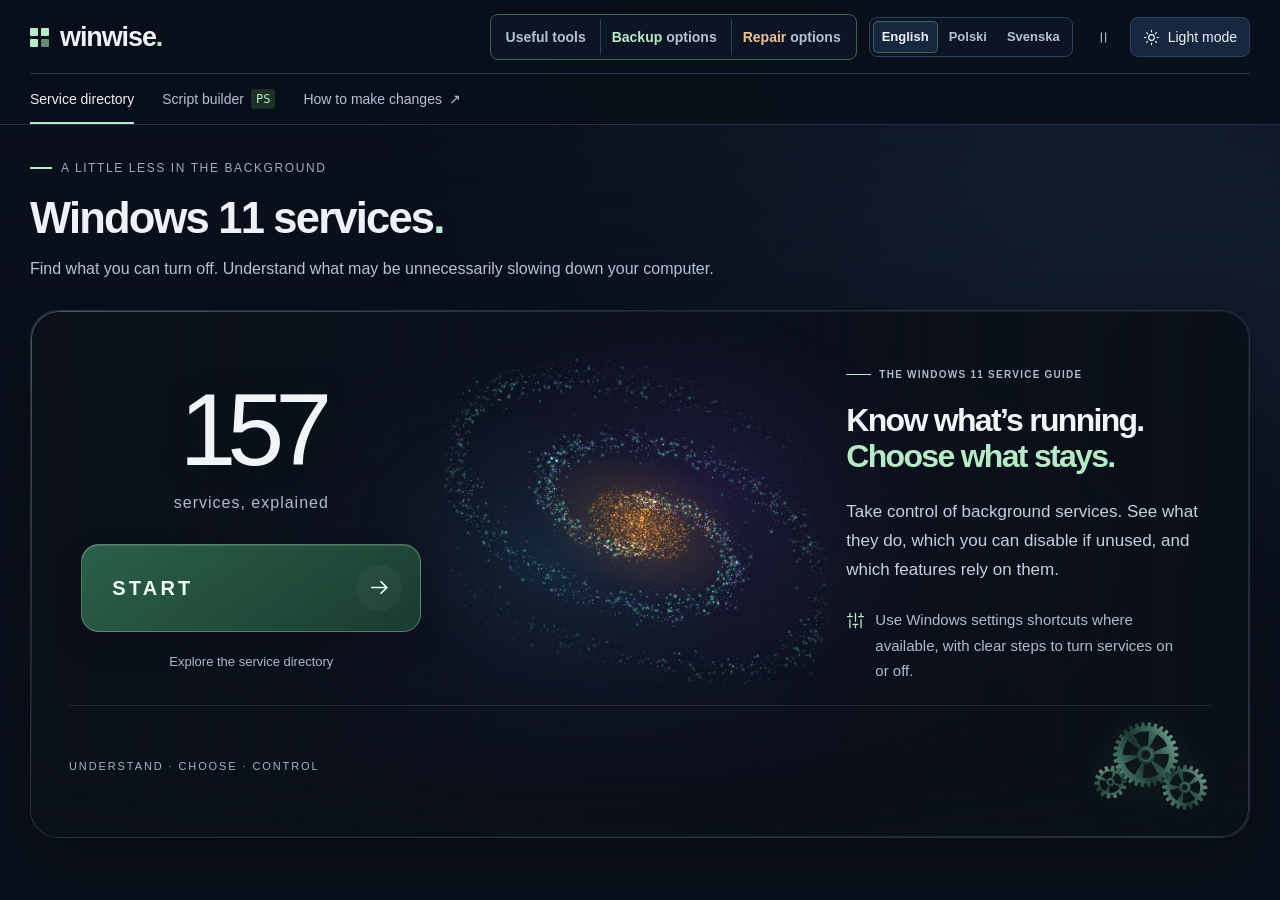
==== commit eecdc096: "Winwise 1.8: automatic disk image with Veeam Agent FREE Backup page - New section "Automatic disk im" ====
--- a/index.html
+++ b/index.html
@@ -549,12 +549,11 @@
               <p>Windows, apps, settings, and files in one disk image, so you can get the PC back after a drive failure or a virus.</p>
               <ul class="backup-entry-links">
                 <li><a class="backup-jump" href="#backup" data-backup-jump="disk-image-title">Disk image with Rescuezilla <span aria-hidden="true">↓</span></a><span class="backup-entry-note">Free, open-source software that runs from a USB stick. Saves the whole drive as an image on another drive.</span></li>
+                <li><a class="backup-jump" href="#backup" data-backup-jump="veeam-title">Automatic disk image with Veeam Agent FREE <span aria-hidden="true">↓</span></a><span class="backup-entry-note">Free software from Veeam that runs inside Windows. Backs up the whole drive on a schedule and copies only changes after the first backup.</span></li>
               </ul>
             </div>
           </div>
-          <div class="backup-note"><h3>Keep important files in two places</h3><p>For example, in OneDrive and on an external drive. If one copy is lost or damaged, you still have the other.</p></div>
           <p>Restore points are not backups. They don’t keep a separate copy of your files, and they can’t help if the drive fails. <a href="#repair" data-view="repair" data-backup-jump="system-restore-title">Restore points are on the repair page</a>.</p>
-          <p class="backup-limits">Availability depends on your Windows 11 version and edition, account type, storage, and your organization’s policies. No backup is guaranteed to succeed, so check that you can get files back from yours.</p>
         </section>
         <section class="backup-section" aria-labelledby="backup-compare-title">
           <div class="backup-section-heading"><h2 id="backup-compare-title">Compare the options</h2></div>
@@ -565,6 +564,7 @@
                 <tr role="row"><th scope="row" role="rowheader"><a class="backup-inline-jump" href="#backup" data-backup-jump="windows-backup-title">Windows Backup and OneDrive</a></th><td role="cell" data-label="Protects">Folders you choose (Desktop, Documents, Pictures, Videos, Music), your installed apps list, Wi-Fi networks, and settings</td><td role="cell" data-label="Where the copy is">OneDrive and your Microsoft account (5 GB free)</td><td role="cell" data-label="When to choose it">You use a personal Microsoft account and want your files on more than one device</td></tr>
                 <tr role="row"><th scope="row" role="rowheader"><a class="backup-inline-jump" href="#backup" data-backup-jump="file-history-title">File History</a></th><td role="cell" data-label="Protects">Your libraries, Desktop, and folders you add, with earlier versions</td><td role="cell" data-label="Where the copy is">An external drive or a network location</td><td role="cell" data-label="When to choose it">You want copies of your files, with earlier versions, on your own drive</td></tr>
                 <tr role="row"><th scope="row" role="rowheader"><a class="backup-inline-jump" href="#backup" data-backup-jump="disk-image-title">Disk image with Rescuezilla</a></th><td role="cell" data-label="Protects">The whole drive: Windows, apps, settings, and files</td><td role="cell" data-label="Where the copy is">Image files on an external drive or a network share</td><td role="cell" data-label="When to choose it">You want the whole PC back quickly after a drive failure or a virus</td></tr>
+                <tr role="row"><th scope="row" role="rowheader"><a class="backup-inline-jump" href="#backup" data-backup-jump="veeam-title">Automatic disk image with Veeam Agent FREE</a></th><td role="cell" data-label="Protects">The whole drive: Windows, apps, settings, and files</td><td role="cell" data-label="Where the copy is">Backup files on an external drive or a network share</td><td role="cell" data-label="When to choose it">You want whole-PC backups to run on their own, from inside Windows</td></tr>
               </tbody>
             </table>
           </div>
@@ -655,6 +655,13 @@
               <h3 class="backup-subheading">What it does</h3>
               <p>A disk image is a copy of your whole drive, with Windows, apps, settings, and files, saved as files on another drive. You can keep several images from different days. If the drive fails or you get a virus, you restore an image to the same drive or a new one, and the PC is back as it was on that day.</p>
               <p>Rescuezilla is free, open-source software. It runs from a USB stick, so nothing is installed on Windows.</p>
+              <h3 class="backup-subheading">When to choose it over Veeam</h3>
+              <ul class="backup-list">
+                <li>You want open-source software that you can download without filling in a form.</li>
+                <li>You don’t want backup software installed on Windows or running in the background.</li>
+                <li>You want each image to be a complete copy on its own. Veeam backups after the first one hold only changes and need the earlier files to restore.</li>
+                <li>You also want to clone Windows to a new drive.</li>
+              </ul>
               <h3 class="backup-subheading">What you need</h3>
               <ul class="backup-list">
                 <li>Rescuezilla 2.6.2 or newer: <a href="https://github.com/rescuezilla/rescuezilla" target="_blank" rel="noopener noreferrer">Rescuezilla on GitHub</a> (2.8k stars, November 2026). Download the ISO file from <a href="https://github.com/rescuezilla/rescuezilla/releases/latest" target="_blank" rel="noopener noreferrer">Releases</a>. Older versions may not start on PCs with Secure Boot turned on.</li>
@@ -697,7 +704,74 @@
             </div>
           </div>
         </section>
-        <div class="backup-bottom"><p><strong>Last step: check that you can get files back from your backup.</strong> Based on Microsoft and Rescuezilla documentation, checked in October and November 2026.</p><a class="tools-directory-link" href="#directory" data-view="directory"><span aria-hidden="true">←</span> Back to services</a></div>
+        <section class="backup-section" aria-labelledby="veeam-title">
+          <div class="backup-section-heading"><span class="backup-number" aria-hidden="true">04</span><h2 id="veeam-title" tabindex="-1">Automatic disk image with Veeam Agent FREE</h2></div>
+          <div class="backup-split">
+            <div class="backup-aside">
+              <h3 class="backup-subheading">What it does</h3>
+              <p>Veeam Agent for Microsoft Windows FREE makes a disk image of your whole drive from inside Windows, on a schedule or when you connect the backup drive. The first backup copies everything. Later backups copy only what changed, so they’re much faster. You can get single files back in Windows, or restore the whole PC from a recovery USB stick.</p>
+              <p>It’s free, but not open source. Veeam makes backup software for businesses, and the free edition is limited to one backup job.</p>
+              <h3 class="backup-subheading">When to choose it over Rescuezilla</h3>
+              <ul class="backup-list">
+                <li>You want backups to happen on their own, without starting the PC from a USB stick.</li>
+                <li>You want to keep working while the backup runs.</li>
+                <li>You want quick daily backups. After the first one, only changes are copied.</li>
+                <li>You often need a single file back. You can copy it from a backup without leaving Windows.</li>
+                <li>You want old backups removed automatically, keeping the last few days.</li>
+              </ul>
+              <h3 class="backup-subheading">What you need</h3>
+              <ul class="backup-list">
+                <li><a href="https://www.veeam.com/products/free/microsoft-windows.html" target="_blank" rel="noopener noreferrer">Veeam Agent for Microsoft Windows FREE</a>. The download page asks you to fill in a form with your contact details.</li>
+                <li>Windows 11 version 22H2 or newer on a PC with an x64 processor. PCs with Arm processors aren’t supported.</li>
+                <li>An external drive for the backups, with more free space than the data on your PC. Don’t use a drive formatted as FAT32, because it can’t store files larger than 4 GB.</li>
+                <li>A USB stick that can be erased, for the recovery media. Label it “Veeam” and keep it with your backup drive.</li>
+                <li>Your <a href="https://support.microsoft.com/en-us/windows/security/encryption/find-your-bitlocker-recovery-key" target="_blank" rel="noopener noreferrer">BitLocker recovery key</a>, if Windows or the backup drive is encrypted. You may need it to unlock a drive during a restore.</li>
+              </ul>
+              <div class="backup-source-links"><a class="source-link" href="https://helpcenter.veeam.com/docs/agentforwindows/userguide/howto_protect_computer.html" target="_blank" rel="noopener noreferrer">Veeam: protect a Windows computer <span aria-hidden="true">↗</span></a><a class="source-link" href="https://helpcenter.veeam.com/docs/agentforwindows/userguide/howto_restore_files.html" target="_blank" rel="noopener noreferrer">Veeam: restore files <span aria-hidden="true">↗</span></a><a class="source-link" href="https://helpcenter.veeam.com/docs/agentforwindows/userguide/howto_baremetal_recovery.html" target="_blank" rel="noopener noreferrer">Veeam: restore the whole PC <span aria-hidden="true">↗</span></a></div>
+            </div>
+            <div class="backup-main">
+              <h3 class="backup-subheading">Watch out</h3>
+              <div class="backup-warning" role="note"><p><strong>Restoring the whole PC overwrites the drive you restore to.</strong> Check the summary before you click <strong>Restore</strong>.</p></div>
+              <ul class="backup-list">
+                <li>Backups run only while the backup drive is connected. If you unplug it between backups, which keeps it safe from ransomware, select <strong>When backup target is connected</strong> so a backup starts each time you plug it in.</li>
+                <li>A PC that is off or asleep misses its scheduled backup. Select <strong>Backup once powered on</strong> to run it later.</li>
+                <li>By default, Veeam keeps backups for 7 days. To go back further, increase the number of days in <strong>Keep backups for</strong> when you set up the backup.</li>
+                <li>Start the PC from the USB stick with its one-time boot menu, often <strong>F8</strong>, <strong>F11</strong>, or <strong>F12</strong>.</li>
+              </ul>
+              <h3 class="backup-subheading">Steps: set up automatic backups</h3>
+              <ol class="backup-steps">
+                <li>Download Veeam Agent for Microsoft Windows FREE, open the archive, and run the setup file.</li>
+                <li>Click <strong>Next</strong>, then <strong>I Accept</strong>. Restart the PC if Windows asks.</li>
+                <li>On the last screen, keep <strong>Run Veeam Recovery Media creation wizard</strong> selected and click <strong>Finish</strong>.</li>
+                <li>Insert the USB stick. Click the refresh icon, select the USB stick, and click <strong>Next</strong>. Click <strong>Yes</strong> to format it, then <strong>Create</strong>. When it’s done, after about 2–5 minutes, click <strong>Finish</strong>.</li>
+                <li>Connect the backup drive. Right-click the Veeam icon in the system tray, next to the clock, and select <strong>Backup</strong> → <strong>Configure backup</strong>.</li>
+                <li>Enter a name, select <strong>Entire computer</strong>, then <strong>Local storage</strong>.</li>
+                <li>Select the backup drive and choose how many days of backups to keep.</li>
+                <li>Under <strong>Schedule</strong>, select <strong>Daily at</strong> and a time, and <strong>Backup once powered on</strong>. Click <strong>Apply</strong>.</li>
+                <li>Select <strong>Run the job when I click Finish</strong>, then click <strong>Finish</strong>. Wait until the first backup finishes; it takes the longest.</li>
+                <li>Check that you can get a file back, as described below.</li>
+              </ol>
+              <h3 class="backup-subheading">Steps: get files back</h3>
+              <ol class="backup-steps">
+                <li>Double-click the Veeam icon in the system tray. Point to the backup job and select <strong>Restore file</strong>.</li>
+                <li>Select the backup with the date you want and click <strong>Next</strong>, then <strong>Open</strong>.</li>
+                <li>In the Veeam Backup browser, right-click a file or folder and select <strong>Restore</strong> → <strong>Keep</strong>. Veeam saves it next to the original, with <code>RESTORED-</code> at the start of the name. To save it somewhere else, select <strong>Copy To</strong>.</li>
+                <li>Close the Veeam Backup browser when you’re done.</li>
+              </ol>
+              <h3 class="backup-subheading">Steps: restore the whole PC</h3>
+              <ol class="backup-steps">
+                <li>Connect the backup drive and the Veeam USB stick. Start the PC from the USB stick, and press any key if asked.</li>
+                <li>Click <strong>Bare Metal Recovery</strong>.</li>
+                <li>Veeam usually finds the latest backup on the connected drive. If it doesn’t, select <strong>Local storage</strong>, click <strong>Browse</strong>, and select the backup’s <code>.vbm</code> file.</li>
+                <li>Select the backup with the date you want, then <strong>Entire computer</strong>.</li>
+                <li>Check the summary, then click <strong>Restore</strong>. Veeam overwrites the drive with the backup.</li>
+                <li>When it finishes, close the wizard, remove the USB stick, and restart the PC.</li>
+              </ol>
+              <p class="backup-limits">If the Veeam icon is missing from the system tray, open the app from Start: search for <strong>Configure Backup</strong>, or for <strong>Create Recovery Media</strong> to make a new USB stick.</p>
+            </div>
+          </div>
+        </section>
+        <div class="backup-bottom"><p><strong>Last step: check that you can get files back from your backup.</strong> Based on Microsoft, Rescuezilla, and Veeam documentation, checked in October and November 2026.</p><a class="tools-directory-link" href="#directory" data-view="directory"><span aria-hidden="true">←</span> Back to services</a></div>
       </div>
     </section>
     <section id="repair" class="backup-view backup-view-repair" aria-labelledby="repair-title" hidden>
@@ -1034,7 +1108,7 @@
         <div class="backup-bottom"><p>Based on Microsoft documentation, checked in October and November 2026. Menu names and availability can change with Windows 11 updates.</p><a class="tools-directory-link" href="#directory" data-view="directory"><span aria-hidden="true">←</span> Back to services</a></div>
       </div>
     </section>
-    <footer class="site-footer"><span class="footer-wordmark">winwise.</span><p>v1.7.1 · <span data-i18n="footer.note">Independent guide. Not affiliated with Microsoft.</span></p><button data-dialog="sources" data-i18n="footer.sources">Scope &amp; sources <span aria-hidden="true">↗</span></button></footer>
+    <footer class="site-footer"><span class="footer-wordmark">winwise.</span><p>v1.8 · <span data-i18n="footer.note">Independent guide. Not affiliated with Microsoft.</span></p><button data-dialog="sources" data-i18n="footer.sources">Scope &amp; sources <span aria-hidden="true">↗</span></button></footer>
   </main>
   <dialog id="detail-dialog" class="detail-dialog" aria-labelledby="dialog-title"><div class="dialog-topline"><span id="dialog-eyebrow">SERVICE DETAILS</span><button id="close-dialog" class="icon-button" aria-label="Close details" data-i18n-attr="aria-label:dialog.close"><span data-icon="close"></span></button></div><div id="dialog-content"></div></dialog>
   <div id="toast" class="toast" role="status" aria-live="polite"></div>
@@ -1042,7 +1116,7 @@
 <script type="text/plain" id="winwise-template">#Requires -Version 5.1
 #Requires -RunAsAdministrator
 <#
-Winwise v1.7.1 - selected Windows 11 services
+Winwise v1.8 - selected Windows 11 services
 Review the selected names and tradeoffs before running on your own PC.
 Selecting Windows Search in the builder also selects Work Folders; its file sync stops.
 Preview: .\Winwise-Services.ps1 -WhatIf
@@ -1896,7 +1970,7 @@
  },
  "pages": {
   "tools": "      <div class=\"tools-heading\"><div><h1 id=\"tools-title\" tabindex=\"-1\">Przydatne narzędzia dla Windows 11<span>.</span></h1><p>Ułatw sobie codzienne zadania, szybciej znajduj pliki i sprawdź, co działa na Twoim komputerze.</p></div><a class=\"tools-directory-link\" href=\"#directory\" data-view=\"directory\"><span aria-hidden=\"true\">←</span> Powrót do usług</a></div>\n      <div class=\"tools-grid\">\n        <article class=\"tool-card tool-card-featured\" aria-labelledby=\"tool-powertoys\">\n          <div class=\"tool-card-top\"><span class=\"tool-icon\" data-icon=\"sliders\"></span><span class=\"tool-category\">Codzienna produktywność</span><span class=\"tool-pick\">Zacznij tutaj</span></div>\n          <h3 id=\"tool-powertoys\">Microsoft PowerToys</h3><p class=\"tool-publisher\">Microsoft Corporation · Bezpłatne, open source</p>\n          <p>Układaj okna za pomocą FancyZones, zmieniaj nazwy wielu plików naraz za pomocą PowerRename i wyświetlaj podgląd plików za pomocą Peek. Zestaw przydatnych dodatków do systemu Windows.</p>\n          <p class=\"tool-detail\">W ustawieniach PowerToys wybierz, które narzędzia chcesz włączyć.</p>\n          <div class=\"tool-links\"><a class=\"tool-download\" href=\"https://apps.microsoft.com/detail/xp89dcgq3k6vld\" target=\"_blank\" rel=\"noopener noreferrer\">Pobierz PowerToys <span data-icon=\"external\"></span></a><a href=\"https://learn.microsoft.com/en-us/windows/powertoys/\" target=\"_blank\" rel=\"noopener noreferrer\">Przewodnik Microsoft</a></div>\n        </article>\n        <article class=\"tool-card\" aria-labelledby=\"tool-everything\">\n          <div class=\"tool-card-top\"><span class=\"tool-icon\" data-icon=\"search\"></span><span class=\"tool-category\">Wyszukiwanie plików</span></div>\n          <h3 id=\"tool-everything\">Everything</h3><p class=\"tool-publisher\">voidtools</p>\n          <p>Znajduj pliki i foldery według nazwy już podczas pisania. Przydatne, gdy pamiętasz nazwę pliku, ale nie miejsce, w którym go zapisano.</p>\n          <p class=\"tool-detail\">Skupia się na nazwach plików. Zachowaj Windows Search dla programu Outlook i innych funkcji zależnych od jego indeksu.</p>\n          <div class=\"tool-links\"><a class=\"tool-download\" href=\"https://www.voidtools.com/downloads/\" target=\"_blank\" rel=\"noopener noreferrer\">Pobierz Everything <span data-icon=\"external\"></span></a><a href=\"https://www.voidtools.com/support/everything/\" target=\"_blank\" rel=\"noopener noreferrer\">Oficjalny przewodnik</a></div>\n        </article>\n        <article class=\"tool-card\" aria-labelledby=\"tool-sharex\">\n          <div class=\"tool-card-top\"><span class=\"tool-icon\" data-icon=\"monitor\"></span><span class=\"tool-category\">Przechwytywanie i objaśnianie</span></div>\n          <h3 id=\"tool-sharex\">ShareX</h3><p class=\"tool-publisher\">Zespół ShareX · Bezpłatne, open source</p>\n          <p>Przechwytuj zrzuty ekranu i dodawaj do nich adnotacje, nagrywaj ekran lub GIF i twórz skróty do powtarzalnych zadań przechwytywania.</p>\n          <p class=\"tool-detail\">Przejrzyj zadania wykonywane po przechwyceniu, aby wybrać, czy przechwycone obrazy zostają na komputerze, czy są przesyłane.</p>\n          <div class=\"tool-links\"><a class=\"tool-download\" href=\"https://getsharex.com/\" target=\"_blank\" rel=\"noopener noreferrer\">Pobierz ShareX <span data-icon=\"external\"></span></a></div>\n        </article>\n        <article class=\"tool-card\" aria-labelledby=\"tool-nanazip\">\n          <div class=\"tool-card-top\"><span class=\"tool-icon\" data-icon=\"cube\"></span><span class=\"tool-category\">Praca z archiwami</span></div>\n          <h3 id=\"tool-nanazip\">NanaZip</h3><p class=\"tool-publisher\">M2-Team · Open source</p>\n          <p>Program do archiwizacji plików oparty na 7-Zip, zintegrowany z menu prawego przycisku myszy w Windows 11 i obsługujący wiele formatów archiwów.</p>\n          <p class=\"tool-detail\">Do codziennego użytku wybierz stabilne wydanie NanaZip.</p>\n          <div class=\"tool-links\"><a class=\"tool-download\" href=\"https://apps.microsoft.com/detail/9n8g7tscl18r\" target=\"_blank\" rel=\"noopener noreferrer\">Pobierz NanaZip <span data-icon=\"external\"></span></a><a href=\"https://github.com/M2Team/NanaZip\" target=\"_blank\" rel=\"noopener noreferrer\">Oficjalny projekt</a></div>\n        </article>\n        <article class=\"tool-card\" aria-labelledby=\"tool-process-explorer\">\n          <div class=\"tool-card-top\"><span class=\"tool-icon\" data-icon=\"gauge\"></span><span class=\"tool-category\">Analiza procesów</span></div>\n          <h3 id=\"tool-process-explorer\">Process Explorer</h3><p class=\"tool-publisher\">Microsoft Sysinternals</p>\n          <p>Zajrzyj głębiej w uruchomione procesy i załadowane przez nie pliki. Sprawdź, który program trzyma otwarty plik, gdy system Windows nie pozwala go przenieść ani usunąć.</p>\n          <p class=\"tool-detail\">Przydatne do zbadania nieznanego procesu w tle, zanim zdecydujesz, co zmienić.</p>\n          <div class=\"tool-links\"><a class=\"tool-download\" href=\"https://learn.microsoft.com/en-us/sysinternals/downloads/process-explorer\" target=\"_blank\" rel=\"noopener noreferrer\">Pobierz Process Explorer <span data-icon=\"external\"></span></a></div>\n        </article>\n        <article class=\"tool-card\" aria-labelledby=\"tool-autoruns\">\n          <div class=\"tool-card-top\"><span class=\"tool-icon\" data-icon=\"terminal\"></span><span class=\"tool-category\">Przegląd autostartu · Zaawansowane</span></div>\n          <h3 id=\"tool-autoruns\">Autoruns</h3><p class=\"tool-publisher\">Microsoft Sysinternals</p>\n          <p>Zobacz, co uruchamia się automatycznie, w tym wpisy logowania, zaplanowane zadania, usługi i rozszerzenia Eksploratora.</p>\n          <p class=\"tool-detail\">Użyj opcji Hide Signed Microsoft Entries, aby skupić się na elementach innych firm. Przejrzyj każdy wpis, zanim go wyłączysz.</p>\n          <div class=\"tool-links\"><a class=\"tool-download\" href=\"https://learn.microsoft.com/en-us/sysinternals/downloads/autoruns\" target=\"_blank\" rel=\"noopener noreferrer\">Pobierz Autoruns <span data-icon=\"external\"></span></a></div>\n        </article>\n        <article class=\"tool-card\" aria-labelledby=\"tool-warp\">\n          <div class=\"tool-card-top\"><span class=\"tool-icon\" data-icon=\"terminal\"></span><span class=\"tool-category\">Praca w terminalu</span></div>\n          <h3 id=\"tool-warp\">Warp</h3><p class=\"tool-publisher\">Warp</p>\n          <p>Uruchamiaj polecenia PowerShell w nowoczesnym terminalu z kartami, podzielonymi panelami i wynikami poleceń zgrupowanymi w bloki. Wbudowana sztuczna inteligencja może pomóc w zadaniach wiersza polecenia.</p>\n          <p class=\"tool-detail\">Obsługuje zarówno Windows PowerShell, jak i PowerShell 7. Preferowaną powłokę wybierz w ustawieniach.</p>\n          <div class=\"tool-links\"><a class=\"tool-download\" href=\"https://www.warp.dev/download\" target=\"_blank\" rel=\"noopener noreferrer\">Pobierz Warp <span data-icon=\"external\"></span></a><a href=\"https://docs.warp.dev/getting-started/migrate-to-warp/migrate-to-warp-from-windows-terminal\" target=\"_blank\" rel=\"noopener noreferrer\">Przewodnik dla Windows</a></div>\n        </article>\n        <article class=\"tool-card\" aria-labelledby=\"tool-zed\">\n          <div class=\"tool-card-top\"><span class=\"tool-icon\" data-icon=\"keyboard\"></span><span class=\"tool-category\">Edycja kodu</span></div>\n          <h3 id=\"tool-zed\">Zed</h3><p class=\"tool-publisher\">Zed Industries</p>\n          <p>Natywny edytor kodu stworzony z myślą o szybkiej edycji i współpracy. Korzystaj z rozszerzeń językowych, poruszaj się po projektach i używaj agentów kodowania w edytorze.</p>\n          <p class=\"tool-detail\">Wbudowana obsługa WSL pozwala edytować z poziomu Windows projekty w środowisku Linux.</p>\n          <div class=\"tool-links\"><a class=\"tool-download\" href=\"https://zed.dev/download\" target=\"_blank\" rel=\"noopener noreferrer\">Pobierz Zed <span data-icon=\"external\"></span></a><a href=\"https://zed.dev/windows\" target=\"_blank\" rel=\"noopener noreferrer\">Zed w systemie Windows</a></div>\n        </article>\n        <article class=\"tool-card\" aria-labelledby=\"tool-localsend\">\n          <div class=\"tool-card-top\"><span class=\"tool-icon\" data-icon=\"network\"></span><span class=\"tool-category\">Udostępnianie między urządzeniami</span></div>\n          <h3 id=\"tool-localsend\">LocalSend</h3><p class=\"tool-publisher\">LocalSend · Bezpłatne, open source</p>\n          <p>Wysyłaj zdjęcia, pliki i tekst między komputerem a pobliskimi telefonami lub komputerami przez sieć lokalną. Bez przesyłania do chmury i bez konta.</p>\n          <p class=\"tool-detail\">Zainstaluj aplikację na obu urządzeniach i połącz je z tą samą siecią lokalną. Działa w systemach Windows, macOS, Linux, Android i iOS.</p>\n          <div class=\"tool-links\"><a class=\"tool-download\" href=\"https://localsend.org/download\" target=\"_blank\" rel=\"noopener noreferrer\">Pobierz LocalSend <span data-icon=\"external\"></span></a><a href=\"https://localsend.org/\" target=\"_blank\" rel=\"noopener noreferrer\">Jak to działa</a></div>\n        </article>\n      </div>\n      <p class=\"tools-reviewed\">Pierwotny wybór sprawdzono <time datetime=\"2026-09-25\">25 września 2026</time>. Warp, Zed i LocalSend sprawdzono w oficjalnych źródłach <time datetime=\"2026-10-04\">4 października 2026</time>.</p>\n    ",
-  "backup": "      <div class=\"backup-heading\"><p class=\"eyebrow\"><span class=\"tiny-line\"></span>ZACHOWAJ KOPIĘ</p><h1 id=\"backup-title\" tabindex=\"-1\">Opcje <span>kopii zapasowej</span> Windows 11<span>.</span></h1><p class=\"backup-lead\">Dysk może ulec awarii, laptop może zginąć, a pliki można usunąć przez pomyłkę. Kopia zapasowa to oddzielna kopia, z której możesz odzyskać pliki. Ta strona dotyczy tylko Windows 11.</p></div>\n      <div class=\"backup-panel\">\n        <section class=\"backup-section\" aria-labelledby=\"backup-overview-title\">\n          <div class=\"backup-section-heading\"><h2 id=\"backup-overview-title\">Czego szukasz?</h2></div>\n          <div class=\"backup-comparison backup-entry\">\n            <div>\n              <span class=\"backup-type backup-type-files\">Pliki</span>\n              <h3>Kopia zapasowa tylko moich plików osobistych</h3>\n              <p>Dokumenty, zdjęcia i inne pliki osobiste przechowywane w innym miejscu niż komputer.</p>\n              <ul class=\"backup-entry-links\">\n                <li><a class=\"backup-jump\" href=\"#backup\" data-backup-jump=\"windows-backup-title\">Kopia zapasowa systemu Windows i OneDrive <span aria-hidden=\"true\">↓</span></a><span class=\"backup-entry-note\">Wbudowana w system Windows. Synchronizuje wybrane foldery z OneDrive i zapisuje ustawienia oraz listę aplikacji na koncie Microsoft.</span></li>\n                <li><a class=\"backup-jump\" href=\"#backup\" data-backup-jump=\"file-history-title\">Historia plików <span aria-hidden=\"true\">↓</span></a><span class=\"backup-entry-note\">Wbudowana w system Windows. Kopiuje pliki na dysk zewnętrzny i przechowuje ich wcześniejsze wersje.</span></li>\n              </ul>\n            </div>\n            <div>\n              <span class=\"backup-type backup-type-points\">Cały komputer</span>\n              <h3>Kopia zapasowa całego dysku</h3>\n              <p>System Windows, aplikacje, ustawienia i pliki w jednym obrazie dysku, dzięki czemu odzyskasz komputer po awarii dysku lub wirusie.</p>\n              <ul class=\"backup-entry-links\">\n                <li><a class=\"backup-jump\" href=\"#backup\" data-backup-jump=\"disk-image-title\">Obraz dysku za pomocą Rescuezilla <span aria-hidden=\"true\">↓</span></a><span class=\"backup-entry-note\">Bezpłatny program open source uruchamiany z pendrive’a. Zapisuje cały dysk jako obraz na innym dysku.</span></li>\n              </ul>\n            </div>\n          </div>\n          <div class=\"backup-note\"><h3>Przechowuj ważne pliki w dwóch miejscach</h3><p>Na przykład w OneDrive i na dysku zewnętrznym. Jeśli jedna kopia zginie lub zostanie uszkodzona, nadal masz drugą.</p></div>\n          <p>Punkty przywracania nie są kopiami zapasowymi. Nie przechowują oddzielnej kopii plików i nie pomogą w razie awarii dysku. <a href=\"#repair\" data-view=\"repair\" data-backup-jump=\"system-restore-title\">Punkty przywracania opisano na stronie naprawy</a>.</p>\n          <p class=\"backup-limits\">Dostępność zależy od wersji i edycji Windows 11, typu konta, dostępnego miejsca oraz zasad Twojej organizacji. Żadna kopia zapasowa nie gwarantuje sukcesu, więc sprawdź, czy możesz odzyskać z niej pliki.</p>\n        </section>\n        <section class=\"backup-section\" aria-labelledby=\"backup-compare-title\">\n          <div class=\"backup-section-heading\"><h2 id=\"backup-compare-title\">Porównanie opcji</h2></div>\n          <div class=\"backup-table-wrap\">\n            <table class=\"backup-table\" role=\"table\">\n              <thead role=\"rowgroup\"><tr role=\"row\"><th scope=\"col\" role=\"columnheader\">Opcja</th><th scope=\"col\" role=\"columnheader\">Chroni</th><th scope=\"col\" role=\"columnheader\">Gdzie jest kopia</th><th scope=\"col\" role=\"columnheader\">Kiedy wybrać</th></tr></thead>\n              <tbody role=\"rowgroup\">\n                <tr role=\"row\"><th scope=\"row\" role=\"rowheader\"><a class=\"backup-inline-jump\" href=\"#backup\" data-backup-jump=\"windows-backup-title\">Kopia zapasowa systemu Windows i OneDrive</a></th><td role=\"cell\" data-label=\"Chroni\">Wybrane foldery (Pulpit, Dokumenty, Obrazy, Wideo, Muzyka), lista zainstalowanych aplikacji, sieci Wi-Fi i ustawienia</td><td role=\"cell\" data-label=\"Gdzie jest kopia\">OneDrive i Twoje konto Microsoft (5 GB bezpłatnie)</td><td role=\"cell\" data-label=\"Kiedy wybrać\">Używasz osobistego konta Microsoft i chcesz mieć pliki na więcej niż jednym urządzeniu</td></tr>\n                <tr role=\"row\"><th scope=\"row\" role=\"rowheader\"><a class=\"backup-inline-jump\" href=\"#backup\" data-backup-jump=\"file-history-title\">Historia plików</a></th><td role=\"cell\" data-label=\"Chroni\">Biblioteki, Pulpit i dodane foldery, z wcześniejszymi wersjami</td><td role=\"cell\" data-label=\"Gdzie jest kopia\">Dysk zewnętrzny lub lokalizacja sieciowa</td><td role=\"cell\" data-label=\"Kiedy wybrać\">Chcesz mieć kopie plików z wcześniejszymi wersjami na własnym dysku</td></tr>\n                <tr role=\"row\"><th scope=\"row\" role=\"rowheader\"><a class=\"backup-inline-jump\" href=\"#backup\" data-backup-jump=\"disk-image-title\">Obraz dysku za pomocą Rescuezilla</a></th><td role=\"cell\" data-label=\"Chroni\">Cały dysk: system Windows, aplikacje, ustawienia i pliki</td><td role=\"cell\" data-label=\"Gdzie jest kopia\">Pliki obrazu na dysku zewnętrznym lub w udziale sieciowym</td><td role=\"cell\" data-label=\"Kiedy wybrać\">Chcesz szybko odzyskać cały komputer po awarii dysku lub wirusie</td></tr>\n              </tbody>\n            </table>\n          </div>\n        </section>\n        <section class=\"backup-section\" aria-labelledby=\"windows-backup-title\">\n          <div class=\"backup-section-heading\"><span class=\"backup-number\" aria-hidden=\"true\">01</span><h2 id=\"windows-backup-title\" tabindex=\"-1\">Kopia zapasowa systemu Windows i OneDrive</h2></div>\n          <div class=\"backup-split\">\n            <div class=\"backup-aside\">\n              <h3 class=\"backup-subheading\">Co robi</h3>\n              <p>Kopia zapasowa systemu Windows synchronizuje wybrane foldery z OneDrive i zapamiętuje obsługiwane ustawienia oraz listę zainstalowanych aplikacji na Twoim koncie Microsoft. Na nowym lub ponownie zainstalowanym komputerze logujesz się i odzyskujesz je.</p>\n              <h3 class=\"backup-subheading\">Czego potrzebujesz</h3>\n              <ul class=\"backup-list\">\n                <li>Osobiste konto Microsoft, np. adres outlook.com. Aplikacja nie działa z kontami służbowymi ani szkolnymi.</li>\n                <li>Połączenie z internetem.</li>\n                <li>Wystarczająco dużo miejsca w OneDrive. Bezpłatne konto obejmuje 5 GB, a zdjęcia i filmy szybko je zapełniają.</li>\n              </ul>\n              <div class=\"backup-source-links\"><a class=\"source-link\" href=\"https://support.microsoft.com/en-us/windows/experience/backup-recovery/back-up-and-restore-with-windows-backup\" target=\"_blank\" rel=\"noopener noreferrer\">Microsoft: Kopia zapasowa systemu Windows <span aria-hidden=\"true\">↗</span></a><a class=\"source-link\" href=\"https://support.microsoft.com/en-us/onedrive/restore-your-onedrive-files\" target=\"_blank\" rel=\"noopener noreferrer\">Microsoft: przywracanie usuniętych plików OneDrive <span aria-hidden=\"true\">↗</span></a></div>\n            </div>\n            <div class=\"backup-main\">\n              <h3 class=\"backup-subheading\">Uwaga</h3>\n              <div class=\"backup-warning\" role=\"note\"><p><strong>Zmiany i usunięcia też są synchronizowane.</strong> Jeśli usuniesz lub zmienisz plik na komputerze, zmiana trafi do OneDrive. Usunięte pliki pozostają w Koszu OneDrive tylko przez ograniczony czas, więc OneDrive nie zastępuje dysku zewnętrznego.</p></div>\n              <ul class=\"backup-list\">\n                <li>Gdy OneDrive się zapełni, tworzenie kopii zapasowej się zatrzymuje. Od czasu do czasu sprawdzaj jej stan.</li>\n                <li>To nie jest kopia całego komputera. Niektóre aplikacje i licencje trzeba zainstalować ponownie.</li>\n                <li>Na komputerze służbowym lub szkolnym kopia zapasowa ustawień to osobna funkcja kontrolowana przez organizację.</li>\n              </ul>\n              <h3 class=\"backup-subheading\">Kroki</h3>\n              <ol class=\"backup-steps\">\n                <li>Zaloguj się do systemu Windows przy użyciu osobistego konta Microsoft.</li>\n                <li>Otwórz aplikację <strong>Kopia zapasowa systemu Windows</strong> z menu Start lub przejdź do <strong>Ustawienia → Konta → Kopia zapasowa systemu Windows</strong>.</li>\n                <li>W obszarze <strong>Foldery</strong> włącz foldery, które chcesz synchronizować z OneDrive.</li>\n                <li>Włącz aplikacje i preferencje, które system Windows ma zapamiętać, a następnie wybierz <strong>Wykonaj kopię zapasową</strong>.</li>\n                <li>Sprawdź stan kopii zapasowej w aplikacji Kopia zapasowa systemu Windows. Jeśli OneDrive zgłasza problem, sprawdź logowanie i ilość wolnego miejsca.</li>\n              </ol>\n              <h3 class=\"backup-subheading\">Odzyskiwanie danych</h3>\n              <ul class=\"backup-list\">\n                <li><strong>Pliki:</strong> zaloguj się do OneDrive przy użyciu tego samego konta Microsoft.</li>\n                <li><strong>Usunięte lub zmienione pliki:</strong> <strong>Kosz</strong> i <strong>Historia wersji (Version history)</strong> w OneDrive przechowują je przez ograniczony czas, który zależy od konta i ustawień.</li>\n                <li><strong>Nowy lub ponownie zainstalowany komputer:</strong> podczas konfiguracji zaloguj się na to samo konto. Jeśli system Windows znajdzie zgodną kopię zapasową, zaproponuje jej przywrócenie.</li>\n                <li><strong>Aplikacje:</strong> przypięte aplikacje wracają jako przypięcia. Wybierz przypięcie aplikacji z Microsoft Store, aby zainstalować ją ponownie; w przypadku innych aplikacji system Windows kieruje Cię do instalatora.</li>\n              </ul>\n            </div>\n          </div>\n        </section>\n        <section class=\"backup-section\" aria-labelledby=\"file-history-title\">\n          <div class=\"backup-section-heading\"><span class=\"backup-number\" aria-hidden=\"true\">02</span><h2 id=\"file-history-title\" tabindex=\"-1\">Historia plików</h2></div>\n          <div class=\"backup-split\">\n            <div class=\"backup-aside\">\n              <h3 class=\"backup-subheading\">Co robi</h3>\n              <p>Historia plików kopiuje na inny dysk pliki z bibliotek, takich jak Dokumenty, Obrazy, Wideo i Muzyka, oraz z Pulpitu. Przechowuje wcześniejsze wersje, więc możesz odzyskać plik w stanie sprzed zmiany lub usunięcia.</p>\n              <h3 class=\"backup-subheading\">Czego potrzebujesz</h3>\n              <ul class=\"backup-list\">\n                <li>Dysk zewnętrzny lub lokalizacja sieciowa z wystarczającą ilością wolnego miejsca.</li>\n                <li>Regularnie podłączany dysk, aby powstawały nowe kopie.</li>\n              </ul>\n              <p class=\"backup-limits\">Możesz też samodzielnie kopiować ważne foldery na osobny dysk. Takie kopie się nie aktualizują, więc po ważnych zmianach powtórz kopiowanie.</p>\n              <div class=\"backup-source-links\"><a class=\"source-link\" href=\"https://support.microsoft.com/en-us/windows/experience/backup-recovery/backup-and-restore-with-file-history\" target=\"_blank\" rel=\"noopener noreferrer\">Microsoft: Historia plików <span aria-hidden=\"true\">↗</span></a></div>\n            </div>\n            <div class=\"backup-main\">\n              <h3 class=\"backup-subheading\">Uwaga</h3>\n              <div class=\"backup-warning\" role=\"note\"><p><strong>Przywracanie może zastąpić bieżącą wersję.</strong> Microsoft zaznacza, że tego zastąpienia nie można cofnąć. Aby zachować obie wersje, użyj opcji <strong>Przywróć do</strong> i wybierz inny folder.</p></div>\n              <ul class=\"backup-list\">\n                <li>Historia plików kopiuje tylko pliki. Nie kopiuje systemu Windows, zainstalowanych aplikacji ani ich ustawień.</li>\n              </ul>\n              <h3 class=\"backup-subheading\">Kroki: włącz ją</h3>\n              <ol class=\"backup-steps\">\n                <li>Podłącz dysk zewnętrzny lub upewnij się, że lokalizacja sieciowa jest dostępna.</li>\n                <li>Otwórz <strong>Panel sterowania → System i zabezpieczenia → Historia plików</strong>.</li>\n                <li>Jeśli potrzebny dysk nie jest wybrany, wybierz <strong>Wybierz dysk</strong>, wskaż dysk i wybierz <strong>OK</strong>.</li>\n                <li>Wybierz <strong>Włącz</strong>.</li>\n                <li>Aby dodać folder spoza bibliotek, kliknij go prawym przyciskiem myszy w Eksploratorze plików, wybierz <strong>Pokaż więcej opcji → Dołącz do biblioteki</strong> i wskaż bibliotekę.</li>\n                <li>Nie odłączaj dysku, dopóki nie zakończy się pierwsza kopia zapasowa. Następnie ponownie otwórz Historię plików i sprawdź, czy kopia została utworzona.</li>\n              </ol>\n              <h3 class=\"backup-subheading\">Kroki: przywróć wcześniejszą wersję</h3>\n              <ol class=\"backup-steps\">\n                <li>W Eksploratorze plików otwórz folder, w którym jest lub był plik.</li>\n                <li>Kliknij folder prawym przyciskiem myszy i wybierz <strong>Przywróć poprzednie wersje</strong>. Jeśli nie widzisz tej opcji, najpierw wybierz <strong>Pokaż więcej opcji</strong>.</li>\n                <li>Na karcie <strong>Poprzednie wersje</strong> wybierz wersję. Aby najpierw ją obejrzeć, wybierz strzałkę obok przycisku <strong>Otwórz</strong>, a następnie <strong>Otwórz w historii plików</strong>.</li>\n                <li>Wybierz strzałkę obok przycisku <strong>Przywróć</strong> i wybierz <strong>Przywróć do</strong>. Wskaż inny folder, aby bieżąca wersja pozostała.</li>\n              </ol>\n            </div>\n          </div>\n        </section>\n        <section class=\"backup-section\" aria-labelledby=\"disk-image-title\">\n          <div class=\"backup-section-heading\"><span class=\"backup-number\" aria-hidden=\"true\">03</span><h2 id=\"disk-image-title\" tabindex=\"-1\">Obraz dysku za pomocą Rescuezilla</h2></div>\n          <div class=\"backup-split\">\n            <div class=\"backup-aside\">\n              <h3 class=\"backup-subheading\">Co robi</h3>\n              <p>Obraz dysku to kopia całego dysku z systemem Windows, aplikacjami, ustawieniami i plikami, zapisana jako pliki na innym dysku. Możesz przechowywać kilka obrazów z różnych dni. Jeśli dysk ulegnie awarii lub komputer zostanie zainfekowany wirusem, przywracasz obraz na ten sam lub nowy dysk, a komputer wraca do stanu z tamtego dnia.</p>\n              <p>Rescuezilla to bezpłatne oprogramowanie open source. Działa z pendrive’a, więc nic nie jest instalowane w systemie Windows.</p>\n              <h3 class=\"backup-subheading\">Czego potrzebujesz</h3>\n              <ul class=\"backup-list\">\n                <li>Rescuezilla 2.6.2 lub nowsza: <a href=\"https://github.com/rescuezilla/rescuezilla\" target=\"_blank\" rel=\"noopener noreferrer\">Rescuezilla w serwisie GitHub</a> (2,8 tys. gwiazdek, listopad 2026). Pobierz plik ISO z sekcji <a href=\"https://github.com/rescuezilla/rescuezilla/releases/latest\" target=\"_blank\" rel=\"noopener noreferrer\">Releases</a>. Starsze wersje mogą się nie uruchamiać na komputerach z włączonym bezpiecznym rozruchem (Secure Boot).</li>\n                <li><a href=\"https://etcher.balena.io/\" target=\"_blank\" rel=\"noopener noreferrer\">balenaEtcher</a> do zapisania pliku ISO na pendrivie.</li>\n                <li>Pendrive, który można wyczyścić. Oznacz go napisem „Rescuezilla” i przechowuj razem z dyskiem z kopiami zapasowymi.</li>\n                <li>Dysk na kopie zapasowe z wystarczającą ilością wolnego miejsca. Obrazy są kompresowane i obejmują tylko zajęte miejsce, ale obraz zaszyfrowanego dysku może być tak duży jak cały dysk.</li>\n                <li><a href=\"https://support.microsoft.com/en-us/windows/security/encryption/find-your-bitlocker-recovery-key\" target=\"_blank\" rel=\"noopener noreferrer\">Klucz odzyskiwania funkcji BitLocker</a>, jeśli system Windows jest zaszyfrowany. System Windows może poprosić o niego po przywróceniu.</li>\n              </ul>\n              <div class=\"backup-source-links\"><a class=\"source-link\" href=\"https://rescuezilla.com/download\" target=\"_blank\" rel=\"noopener noreferrer\">Rescuezilla: pobieranie i instrukcje <span aria-hidden=\"true\">↗</span></a></div>\n            </div>\n            <div class=\"backup-main\">\n              <h3 class=\"backup-subheading\">Uwaga</h3>\n              <div class=\"backup-warning\" role=\"note\"><p><strong>Przywracanie wymazuje dysk, na który przywracasz obraz.</strong> Przed potwierdzeniem sprawdź rozmiar i nazwę dysku. Wybór niewłaściwego dysku to najpoważniejszy błąd.</p></div>\n              <ul class=\"backup-list\">\n                <li>Obraz pomoże po infekcji wirusem tylko wtedy, gdy utworzono go przed infekcją. Przechowuj kilka obrazów z różnych dat.</li>\n                <li>Uruchom komputer z pendrive’a za pomocą jednorazowego menu rozruchu, często pod klawiszem <strong>F8</strong>, <strong>F11</strong> lub <strong>F12</strong>. Klawisz zależy od producenta.</li>\n                <li>Jeśli obraz na ekranie jest nieczytelny, w pierwszym menu wybierz <strong>Graphical fallback mode</strong>.</li>\n                <li>Jeśli dysk zaczyna się psuć, na ekranie podsumowania włącz opcję ignorowania uszkodzonych sektorów.</li>\n                <li>Tworzenie obrazu może trwać od kilkudziesięciu minut do kilku godzin, zależnie od dysku i ilości danych. Użyj portu USB 3.</li>\n              </ul>\n              <h3 class=\"backup-subheading\">Kroki: utwórz obraz</h3>\n              <ol class=\"backup-steps\">\n                <li>Zapisz plik ISO Rescuezilla na pendrivie za pomocą balenaEtcher. Spowoduje to wymazanie pendrive’a.</li>\n                <li>Podłącz dysk na kopie zapasowe. Uruchom komputer z pendrive’a.</li>\n                <li>Wybierz <strong>Start Rescuezilla</strong>, a następnie <strong>Backup</strong>.</li>\n                <li>Wybierz dysk z systemem Windows i pozostaw zaznaczone wszystkie jego partycje.</li>\n                <li>Wybierz dysk na kopie zapasowe i folder. Domyślna nazwa obrazu zawiera datę.</li>\n                <li>Pozostaw domyślną kompresję, potwierdź i poczekaj na zakończenie tworzenia kopii.</li>\n                <li>Wybierz <strong>Verify Image</strong>, aby sprawdzić nowy obraz. Następnie otwórz kilka plików w <strong>Image Explorer (beta)</strong>.</li>\n              </ol>\n              <h3 class=\"backup-subheading\">Kroki: przywróć obraz</h3>\n              <ol class=\"backup-steps\">\n                <li>Uruchom komputer z pendrive’a z Rescuezilla. Wybierz <strong>Start Rescuezilla</strong>, a następnie <strong>Restore</strong>.</li>\n                <li>Wybierz dysk z kopiami zapasowymi i folder, a następnie obraz z potrzebną datą.</li>\n                <li>Wybierz dysk docelowy. Sprawdź jego rozmiar i nazwę, ponieważ zostanie wymazany.</li>\n                <li>Potwierdź i poczekaj na zakończenie przywracania.</li>\n                <li>Wyłącz komputer, odłącz pendrive i dysk z kopiami zapasowymi, a następnie uruchom system Windows.</li>\n              </ol>\n              <p class=\"backup-limits\">Przywrócenie na większy dysk pozostawia dodatkowe nieprzydzielone miejsce. Możesz je tak zostawić lub utworzyć na nim nową partycję w narzędziu Zarządzanie dyskami. Funkcja <strong>Clone</strong> w Rescuezilla kopiuje jeden dysk bezpośrednio na drugi. Przydaje się do przeniesienia systemu Windows na nowy dysk, ale nie jako kopia zapasowa: tworzy tylko jedną kopię, wymazuje drugi dysk, a potem trzeba zamienić dyski w komputerze.</p>\n            </div>\n          </div>\n        </section>\n        <div class=\"backup-bottom\"><p><strong>Ostatni krok: sprawdź, czy możesz odzyskać pliki z kopii zapasowej.</strong> Na podstawie dokumentacji Microsoft i Rescuezilla, sprawdzonej w październiku i listopadzie 2026.</p><a class=\"tools-directory-link\" href=\"#directory\" data-view=\"directory\"><span aria-hidden=\"true\">←</span> Powrót do usług</a></div>\n      </div>\n    ",
+  "backup": "      <div class=\"backup-heading\"><p class=\"eyebrow\"><span class=\"tiny-line\"></span>ZACHOWAJ KOPIĘ</p><h1 id=\"backup-title\" tabindex=\"-1\">Opcje <span>kopii zapasowej</span> Windows 11<span>.</span></h1><p class=\"backup-lead\">Dysk może ulec awarii, laptop może zginąć, a pliki można usunąć przez pomyłkę. Kopia zapasowa to oddzielna kopia, z której możesz odzyskać pliki. Ta strona dotyczy tylko Windows 11.</p></div>\n      <div class=\"backup-panel\">\n        <section class=\"backup-section\" aria-labelledby=\"backup-overview-title\">\n          <div class=\"backup-section-heading\"><h2 id=\"backup-overview-title\">Czego szukasz?</h2></div>\n          <div class=\"backup-comparison backup-entry\">\n            <div>\n              <span class=\"backup-type backup-type-files\">Pliki</span>\n              <h3>Kopia zapasowa tylko moich plików osobistych</h3>\n              <p>Dokumenty, zdjęcia i inne pliki osobiste przechowywane w innym miejscu niż komputer.</p>\n              <ul class=\"backup-entry-links\">\n                <li><a class=\"backup-jump\" href=\"#backup\" data-backup-jump=\"windows-backup-title\">Kopia zapasowa systemu Windows i OneDrive <span aria-hidden=\"true\">↓</span></a><span class=\"backup-entry-note\">Wbudowana w system Windows. Synchronizuje wybrane foldery z OneDrive i zapisuje ustawienia oraz listę aplikacji na koncie Microsoft.</span></li>\n                <li><a class=\"backup-jump\" href=\"#backup\" data-backup-jump=\"file-history-title\">Historia plików <span aria-hidden=\"true\">↓</span></a><span class=\"backup-entry-note\">Wbudowana w system Windows. Kopiuje pliki na dysk zewnętrzny i przechowuje ich wcześniejsze wersje.</span></li>\n              </ul>\n            </div>\n            <div>\n              <span class=\"backup-type backup-type-points\">Cały komputer</span>\n              <h3>Kopia zapasowa całego dysku</h3>\n              <p>System Windows, aplikacje, ustawienia i pliki w jednym obrazie dysku, dzięki czemu odzyskasz komputer po awarii dysku lub wirusie.</p>\n              <ul class=\"backup-entry-links\">\n                <li><a class=\"backup-jump\" href=\"#backup\" data-backup-jump=\"disk-image-title\">Obraz dysku za pomocą Rescuezilla <span aria-hidden=\"true\">↓</span></a><span class=\"backup-entry-note\">Bezpłatny program open source uruchamiany z pendrive’a. Zapisuje cały dysk jako obraz na innym dysku.</span></li>\n                <li><a class=\"backup-jump\" href=\"#backup\" data-backup-jump=\"veeam-title\">Automatyczny obraz dysku za pomocą Veeam Agent FREE <span aria-hidden=\"true\">↓</span></a><span class=\"backup-entry-note\">Bezpłatny program firmy Veeam działający w systemie Windows. Kopiuje cały dysk według harmonogramu, a po pierwszej kopii tylko zmiany.</span></li>\n              </ul>\n            </div>\n          </div>\n          <p>Punkty przywracania nie są kopiami zapasowymi. Nie przechowują oddzielnej kopii plików i nie pomogą w razie awarii dysku. <a href=\"#repair\" data-view=\"repair\" data-backup-jump=\"system-restore-title\">Punkty przywracania opisano na stronie naprawy</a>.</p>\n        </section>\n        <section class=\"backup-section\" aria-labelledby=\"backup-compare-title\">\n          <div class=\"backup-section-heading\"><h2 id=\"backup-compare-title\">Porównanie opcji</h2></div>\n          <div class=\"backup-table-wrap\">\n            <table class=\"backup-table\" role=\"table\">\n              <thead role=\"rowgroup\"><tr role=\"row\"><th scope=\"col\" role=\"columnheader\">Opcja</th><th scope=\"col\" role=\"columnheader\">Chroni</th><th scope=\"col\" role=\"columnheader\">Gdzie jest kopia</th><th scope=\"col\" role=\"columnheader\">Kiedy wybrać</th></tr></thead>\n              <tbody role=\"rowgroup\">\n                <tr role=\"row\"><th scope=\"row\" role=\"rowheader\"><a class=\"backup-inline-jump\" href=\"#backup\" data-backup-jump=\"windows-backup-title\">Kopia zapasowa systemu Windows i OneDrive</a></th><td role=\"cell\" data-label=\"Chroni\">Wybrane foldery (Pulpit, Dokumenty, Obrazy, Wideo, Muzyka), lista zainstalowanych aplikacji, sieci Wi-Fi i ustawienia</td><td role=\"cell\" data-label=\"Gdzie jest kopia\">OneDrive i Twoje konto Microsoft (5 GB bezpłatnie)</td><td role=\"cell\" data-label=\"Kiedy wybrać\">Używasz osobistego konta Microsoft i chcesz mieć pliki na więcej niż jednym urządzeniu</td></tr>\n                <tr role=\"row\"><th scope=\"row\" role=\"rowheader\"><a class=\"backup-inline-jump\" href=\"#backup\" data-backup-jump=\"file-history-title\">Historia plików</a></th><td role=\"cell\" data-label=\"Chroni\">Biblioteki, Pulpit i dodane foldery, z wcześniejszymi wersjami</td><td role=\"cell\" data-label=\"Gdzie jest kopia\">Dysk zewnętrzny lub lokalizacja sieciowa</td><td role=\"cell\" data-label=\"Kiedy wybrać\">Chcesz mieć kopie plików z wcześniejszymi wersjami na własnym dysku</td></tr>\n                <tr role=\"row\"><th scope=\"row\" role=\"rowheader\"><a class=\"backup-inline-jump\" href=\"#backup\" data-backup-jump=\"disk-image-title\">Obraz dysku za pomocą Rescuezilla</a></th><td role=\"cell\" data-label=\"Chroni\">Cały dysk: system Windows, aplikacje, ustawienia i pliki</td><td role=\"cell\" data-label=\"Gdzie jest kopia\">Pliki obrazu na dysku zewnętrznym lub w udziale sieciowym</td><td role=\"cell\" data-label=\"Kiedy wybrać\">Chcesz szybko odzyskać cały komputer po awarii dysku lub wirusie</td></tr>\n                <tr role=\"row\"><th scope=\"row\" role=\"rowheader\"><a class=\"backup-inline-jump\" href=\"#backup\" data-backup-jump=\"veeam-title\">Automatyczny obraz dysku za pomocą Veeam Agent FREE</a></th><td role=\"cell\" data-label=\"Chroni\">Cały dysk: system Windows, aplikacje, ustawienia i pliki</td><td role=\"cell\" data-label=\"Gdzie jest kopia\">Pliki kopii na dysku zewnętrznym lub w udziale sieciowym</td><td role=\"cell\" data-label=\"Kiedy wybrać\">Chcesz, żeby kopie całego komputera tworzyły się same, z poziomu systemu Windows</td></tr>\n              </tbody>\n            </table>\n          </div>\n        </section>\n        <section class=\"backup-section\" aria-labelledby=\"windows-backup-title\">\n          <div class=\"backup-section-heading\"><span class=\"backup-number\" aria-hidden=\"true\">01</span><h2 id=\"windows-backup-title\" tabindex=\"-1\">Kopia zapasowa systemu Windows i OneDrive</h2></div>\n          <div class=\"backup-split\">\n            <div class=\"backup-aside\">\n              <h3 class=\"backup-subheading\">Co robi</h3>\n              <p>Kopia zapasowa systemu Windows synchronizuje wybrane foldery z OneDrive i zapamiętuje obsługiwane ustawienia oraz listę zainstalowanych aplikacji na Twoim koncie Microsoft. Na nowym lub ponownie zainstalowanym komputerze logujesz się i odzyskujesz je.</p>\n              <h3 class=\"backup-subheading\">Czego potrzebujesz</h3>\n              <ul class=\"backup-list\">\n                <li>Osobiste konto Microsoft, np. adres outlook.com. Aplikacja nie działa z kontami służbowymi ani szkolnymi.</li>\n                <li>Połączenie z internetem.</li>\n                <li>Wystarczająco dużo miejsca w OneDrive. Bezpłatne konto obejmuje 5 GB, a zdjęcia i filmy szybko je zapełniają.</li>\n              </ul>\n              <div class=\"backup-source-links\"><a class=\"source-link\" href=\"https://support.microsoft.com/en-us/windows/experience/backup-recovery/back-up-and-restore-with-windows-backup\" target=\"_blank\" rel=\"noopener noreferrer\">Microsoft: Kopia zapasowa systemu Windows <span aria-hidden=\"true\">↗</span></a><a class=\"source-link\" href=\"https://support.microsoft.com/en-us/onedrive/restore-your-onedrive-files\" target=\"_blank\" rel=\"noopener noreferrer\">Microsoft: przywracanie usuniętych plików OneDrive <span aria-hidden=\"true\">↗</span></a></div>\n            </div>\n            <div class=\"backup-main\">\n              <h3 class=\"backup-subheading\">Uwaga</h3>\n              <div class=\"backup-warning\" role=\"note\"><p><strong>Zmiany i usunięcia też są synchronizowane.</strong> Jeśli usuniesz lub zmienisz plik na komputerze, zmiana trafi do OneDrive. Usunięte pliki pozostają w Koszu OneDrive tylko przez ograniczony czas, więc OneDrive nie zastępuje dysku zewnętrznego.</p></div>\n              <ul class=\"backup-list\">\n                <li>Gdy OneDrive się zapełni, tworzenie kopii zapasowej się zatrzymuje. Od czasu do czasu sprawdzaj jej stan.</li>\n                <li>To nie jest kopia całego komputera. Niektóre aplikacje i licencje trzeba zainstalować ponownie.</li>\n                <li>Na komputerze służbowym lub szkolnym kopia zapasowa ustawień to osobna funkcja kontrolowana przez organizację.</li>\n              </ul>\n              <h3 class=\"backup-subheading\">Kroki</h3>\n              <ol class=\"backup-steps\">\n                <li>Zaloguj się do systemu Windows przy użyciu osobistego konta Microsoft.</li>\n                <li>Otwórz aplikację <strong>Kopia zapasowa systemu Windows</strong> z menu Start lub przejdź do <strong>Ustawienia → Konta → Kopia zapasowa systemu Windows</strong>.</li>\n                <li>W obszarze <strong>Foldery</strong> włącz foldery, które chcesz synchronizować z OneDrive.</li>\n                <li>Włącz aplikacje i preferencje, które system Windows ma zapamiętać, a następnie wybierz <strong>Wykonaj kopię zapasową</strong>.</li>\n                <li>Sprawdź stan kopii zapasowej w aplikacji Kopia zapasowa systemu Windows. Jeśli OneDrive zgłasza problem, sprawdź logowanie i ilość wolnego miejsca.</li>\n              </ol>\n              <h3 class=\"backup-subheading\">Odzyskiwanie danych</h3>\n              <ul class=\"backup-list\">\n                <li><strong>Pliki:</strong> zaloguj się do OneDrive przy użyciu tego samego konta Microsoft.</li>\n                <li><strong>Usunięte lub zmienione pliki:</strong> <strong>Kosz</strong> i <strong>Historia wersji (Version history)</strong> w OneDrive przechowują je przez ograniczony czas, który zależy od konta i ustawień.</li>\n                <li><strong>Nowy lub ponownie zainstalowany komputer:</strong> podczas konfiguracji zaloguj się na to samo konto. Jeśli system Windows znajdzie zgodną kopię zapasową, zaproponuje jej przywrócenie.</li>\n                <li><strong>Aplikacje:</strong> przypięte aplikacje wracają jako przypięcia. Wybierz przypięcie aplikacji z Microsoft Store, aby zainstalować ją ponownie; w przypadku innych aplikacji system Windows kieruje Cię do instalatora.</li>\n              </ul>\n            </div>\n          </div>\n        </section>\n        <section class=\"backup-section\" aria-labelledby=\"file-history-title\">\n          <div class=\"backup-section-heading\"><span class=\"backup-number\" aria-hidden=\"true\">02</span><h2 id=\"file-history-title\" tabindex=\"-1\">Historia plików</h2></div>\n          <div class=\"backup-split\">\n            <div class=\"backup-aside\">\n              <h3 class=\"backup-subheading\">Co robi</h3>\n              <p>Historia plików kopiuje na inny dysk pliki z bibliotek, takich jak Dokumenty, Obrazy, Wideo i Muzyka, oraz z Pulpitu. Przechowuje wcześniejsze wersje, więc możesz odzyskać plik w stanie sprzed zmiany lub usunięcia.</p>\n              <h3 class=\"backup-subheading\">Czego potrzebujesz</h3>\n              <ul class=\"backup-list\">\n                <li>Dysk zewnętrzny lub lokalizacja sieciowa z wystarczającą ilością wolnego miejsca.</li>\n                <li>Regularnie podłączany dysk, aby powstawały nowe kopie.</li>\n              </ul>\n              <p class=\"backup-limits\">Możesz też samodzielnie kopiować ważne foldery na osobny dysk. Takie kopie się nie aktualizują, więc po ważnych zmianach powtórz kopiowanie.</p>\n              <div class=\"backup-source-links\"><a class=\"source-link\" href=\"https://support.microsoft.com/en-us/windows/experience/backup-recovery/backup-and-restore-with-file-history\" target=\"_blank\" rel=\"noopener noreferrer\">Microsoft: Historia plików <span aria-hidden=\"true\">↗</span></a></div>\n            </div>\n            <div class=\"backup-main\">\n              <h3 class=\"backup-subheading\">Uwaga</h3>\n              <div class=\"backup-warning\" role=\"note\"><p><strong>Przywracanie może zastąpić bieżącą wersję.</strong> Microsoft zaznacza, że tego zastąpienia nie można cofnąć. Aby zachować obie wersje, użyj opcji <strong>Przywróć do</strong> i wybierz inny folder.</p></div>\n              <ul class=\"backup-list\">\n                <li>Historia plików kopiuje tylko pliki. Nie kopiuje systemu Windows, zainstalowanych aplikacji ani ich ustawień.</li>\n              </ul>\n              <h3 class=\"backup-subheading\">Kroki: włącz ją</h3>\n              <ol class=\"backup-steps\">\n                <li>Podłącz dysk zewnętrzny lub upewnij się, że lokalizacja sieciowa jest dostępna.</li>\n                <li>Otwórz <strong>Panel sterowania → System i zabezpieczenia → Historia plików</strong>.</li>\n                <li>Jeśli potrzebny dysk nie jest wybrany, wybierz <strong>Wybierz dysk</strong>, wskaż dysk i wybierz <strong>OK</strong>.</li>\n                <li>Wybierz <strong>Włącz</strong>.</li>\n                <li>Aby dodać folder spoza bibliotek, kliknij go prawym przyciskiem myszy w Eksploratorze plików, wybierz <strong>Pokaż więcej opcji → Dołącz do biblioteki</strong> i wskaż bibliotekę.</li>\n                <li>Nie odłączaj dysku, dopóki nie zakończy się pierwsza kopia zapasowa. Następnie ponownie otwórz Historię plików i sprawdź, czy kopia została utworzona.</li>\n              </ol>\n              <h3 class=\"backup-subheading\">Kroki: przywróć wcześniejszą wersję</h3>\n              <ol class=\"backup-steps\">\n                <li>W Eksploratorze plików otwórz folder, w którym jest lub był plik.</li>\n                <li>Kliknij folder prawym przyciskiem myszy i wybierz <strong>Przywróć poprzednie wersje</strong>. Jeśli nie widzisz tej opcji, najpierw wybierz <strong>Pokaż więcej opcji</strong>.</li>\n                <li>Na karcie <strong>Poprzednie wersje</strong> wybierz wersję. Aby najpierw ją obejrzeć, wybierz strzałkę obok przycisku <strong>Otwórz</strong>, a następnie <strong>Otwórz w historii plików</strong>.</li>\n                <li>Wybierz strzałkę obok przycisku <strong>Przywróć</strong> i wybierz <strong>Przywróć do</strong>. Wskaż inny folder, aby bieżąca wersja pozostała.</li>\n              </ol>\n            </div>\n          </div>\n        </section>\n        <section class=\"backup-section\" aria-labelledby=\"disk-image-title\">\n          <div class=\"backup-section-heading\"><span class=\"backup-number\" aria-hidden=\"true\">03</span><h2 id=\"disk-image-title\" tabindex=\"-1\">Obraz dysku za pomocą Rescuezilla</h2></div>\n          <div class=\"backup-split\">\n            <div class=\"backup-aside\">\n              <h3 class=\"backup-subheading\">Co robi</h3>\n              <p>Obraz dysku to kopia całego dysku z systemem Windows, aplikacjami, ustawieniami i plikami, zapisana jako pliki na innym dysku. Możesz przechowywać kilka obrazów z różnych dni. Jeśli dysk ulegnie awarii lub komputer zostanie zainfekowany wirusem, przywracasz obraz na ten sam lub nowy dysk, a komputer wraca do stanu z tamtego dnia.</p>\n              <p>Rescuezilla to bezpłatne oprogramowanie open source. Działa z pendrive’a, więc nic nie jest instalowane w systemie Windows.</p>\n              <h3 class=\"backup-subheading\">Kiedy wybrać zamiast Veeam</h3>\n              <ul class=\"backup-list\">\n                <li>Chcesz oprogramowania open source, które pobierasz bez wypełniania formularza.</li>\n                <li>Nie chcesz instalować w systemie Windows programu do kopii zapasowych ani mieć go stale uruchomionego w tle.</li>\n                <li>Chcesz, żeby każdy obraz był pełną, samodzielną kopią. Kopie Veeam po pierwszej zawierają tylko zmiany i do przywrócenia potrzebują wcześniejszych plików.</li>\n                <li>Chcesz też sklonować system Windows na nowy dysk.</li>\n              </ul>\n              <h3 class=\"backup-subheading\">Czego potrzebujesz</h3>\n              <ul class=\"backup-list\">\n                <li>Rescuezilla 2.6.2 lub nowsza: <a href=\"https://github.com/rescuezilla/rescuezilla\" target=\"_blank\" rel=\"noopener noreferrer\">Rescuezilla w serwisie GitHub</a> (2,8 tys. gwiazdek, listopad 2026). Pobierz plik ISO z sekcji <a href=\"https://github.com/rescuezilla/rescuezilla/releases/latest\" target=\"_blank\" rel=\"noopener noreferrer\">Releases</a>. Starsze wersje mogą się nie uruchamiać na komputerach z włączonym bezpiecznym rozruchem (Secure Boot).</li>\n                <li><a href=\"https://etcher.balena.io/\" target=\"_blank\" rel=\"noopener noreferrer\">balenaEtcher</a> do zapisania pliku ISO na pendrivie.</li>\n                <li>Pendrive, który można wyczyścić. Oznacz go napisem „Rescuezilla” i przechowuj razem z dyskiem z kopiami zapasowymi.</li>\n                <li>Dysk na kopie zapasowe z wystarczającą ilością wolnego miejsca. Obrazy są kompresowane i obejmują tylko zajęte miejsce, ale obraz zaszyfrowanego dysku może być tak duży jak cały dysk.</li>\n                <li><a href=\"https://support.microsoft.com/en-us/windows/security/encryption/find-your-bitlocker-recovery-key\" target=\"_blank\" rel=\"noopener noreferrer\">Klucz odzyskiwania funkcji BitLocker</a>, jeśli system Windows jest zaszyfrowany. System Windows może poprosić o niego po przywróceniu.</li>\n              </ul>\n              <div class=\"backup-source-links\"><a class=\"source-link\" href=\"https://rescuezilla.com/download\" target=\"_blank\" rel=\"noopener noreferrer\">Rescuezilla: pobieranie i instrukcje <span aria-hidden=\"true\">↗</span></a></div>\n            </div>\n            <div class=\"backup-main\">\n              <h3 class=\"backup-subheading\">Uwaga</h3>\n              <div class=\"backup-warning\" role=\"note\"><p><strong>Przywracanie wymazuje dysk, na który przywracasz obraz.</strong> Przed potwierdzeniem sprawdź rozmiar i nazwę dysku. Wybór niewłaściwego dysku to najpoważniejszy błąd.</p></div>\n              <ul class=\"backup-list\">\n                <li>Obraz pomoże po infekcji wirusem tylko wtedy, gdy utworzono go przed infekcją. Przechowuj kilka obrazów z różnych dat.</li>\n                <li>Uruchom komputer z pendrive’a za pomocą jednorazowego menu rozruchu, często pod klawiszem <strong>F8</strong>, <strong>F11</strong> lub <strong>F12</strong>. Klawisz zależy od producenta.</li>\n                <li>Jeśli obraz na ekranie jest nieczytelny, w pierwszym menu wybierz <strong>Graphical fallback mode</strong>.</li>\n                <li>Jeśli dysk zaczyna się psuć, na ekranie podsumowania włącz opcję ignorowania uszkodzonych sektorów.</li>\n                <li>Tworzenie obrazu może trwać od kilkudziesięciu minut do kilku godzin, zależnie od dysku i ilości danych. Użyj portu USB 3.</li>\n              </ul>\n              <h3 class=\"backup-subheading\">Kroki: utwórz obraz</h3>\n              <ol class=\"backup-steps\">\n                <li>Zapisz plik ISO Rescuezilla na pendrivie za pomocą balenaEtcher. Spowoduje to wymazanie pendrive’a.</li>\n                <li>Podłącz dysk na kopie zapasowe. Uruchom komputer z pendrive’a.</li>\n                <li>Wybierz <strong>Start Rescuezilla</strong>, a następnie <strong>Backup</strong>.</li>\n                <li>Wybierz dysk z systemem Windows i pozostaw zaznaczone wszystkie jego partycje.</li>\n                <li>Wybierz dysk na kopie zapasowe i folder. Domyślna nazwa obrazu zawiera datę.</li>\n                <li>Pozostaw domyślną kompresję, potwierdź i poczekaj na zakończenie tworzenia kopii.</li>\n                <li>Wybierz <strong>Verify Image</strong>, aby sprawdzić nowy obraz. Następnie otwórz kilka plików w <strong>Image Explorer (beta)</strong>.</li>\n              </ol>\n              <h3 class=\"backup-subheading\">Kroki: przywróć obraz</h3>\n              <ol class=\"backup-steps\">\n                <li>Uruchom komputer z pendrive’a z Rescuezilla. Wybierz <strong>Start Rescuezilla</strong>, a następnie <strong>Restore</strong>.</li>\n                <li>Wybierz dysk z kopiami zapasowymi i folder, a następnie obraz z potrzebną datą.</li>\n                <li>Wybierz dysk docelowy. Sprawdź jego rozmiar i nazwę, ponieważ zostanie wymazany.</li>\n                <li>Potwierdź i poczekaj na zakończenie przywracania.</li>\n                <li>Wyłącz komputer, odłącz pendrive i dysk z kopiami zapasowymi, a następnie uruchom system Windows.</li>\n              </ol>\n              <p class=\"backup-limits\">Przywrócenie na większy dysk pozostawia dodatkowe nieprzydzielone miejsce. Możesz je tak zostawić lub utworzyć na nim nową partycję w narzędziu Zarządzanie dyskami. Funkcja <strong>Clone</strong> w Rescuezilla kopiuje jeden dysk bezpośrednio na drugi. Przydaje się do przeniesienia systemu Windows na nowy dysk, ale nie jako kopia zapasowa: tworzy tylko jedną kopię, wymazuje drugi dysk, a potem trzeba zamienić dyski w komputerze.</p>\n            </div>\n          </div>\n        </section>\n        <section class=\"backup-section\" aria-labelledby=\"veeam-title\">\n          <div class=\"backup-section-heading\"><span class=\"backup-number\" aria-hidden=\"true\">04</span><h2 id=\"veeam-title\" tabindex=\"-1\">Automatyczny obraz dysku za pomocą Veeam Agent FREE</h2></div>\n          <div class=\"backup-split\">\n            <div class=\"backup-aside\">\n              <h3 class=\"backup-subheading\">Co robi</h3>\n              <p>Veeam Agent for Microsoft Windows FREE tworzy obraz całego dysku z poziomu systemu Windows, według harmonogramu lub po podłączeniu dysku na kopie zapasowe. Pierwsza kopia obejmuje wszystko. Kolejne kopiują tylko zmiany, więc są dużo szybsze. Pojedyncze pliki odzyskasz w systemie Windows, a cały komputer przywrócisz z pendrive’a odzyskiwania.</p>\n              <p>Program jest bezpłatny, ale nie jest open source. Veeam tworzy oprogramowanie do kopii zapasowych dla firm, a wersja bezpłatna pozwala utworzyć tylko jedno zadanie kopii zapasowej.</p>\n              <h3 class=\"backup-subheading\">Kiedy wybrać zamiast Rescuezilla</h3>\n              <ul class=\"backup-list\">\n                <li>Chcesz, żeby kopie tworzyły się same, bez uruchamiania komputera z pendrive’a.</li>\n                <li>Chcesz normalnie pracować, gdy kopia się tworzy.</li>\n                <li>Chcesz szybkich codziennych kopii. Po pierwszej kopiowane są tylko zmiany.</li>\n                <li>Często potrzebujesz pojedynczego pliku. Skopiujesz go z kopii bez wychodzenia z systemu Windows.</li>\n                <li>Chcesz, żeby stare kopie usuwały się same, a zostawały kopie z ostatnich dni.</li>\n              </ul>\n              <h3 class=\"backup-subheading\">Czego potrzebujesz</h3>\n              <ul class=\"backup-list\">\n                <li><a href=\"https://www.veeam.com/products/free/microsoft-windows.html\" target=\"_blank\" rel=\"noopener noreferrer\">Veeam Agent for Microsoft Windows FREE</a>. Strona pobierania prosi o wypełnienie formularza z danymi kontaktowymi.</li>\n                <li>Windows 11 w wersji 22H2 lub nowszej na komputerze z procesorem x64. Komputery z procesorami Arm nie są obsługiwane.</li>\n                <li>Dysk zewnętrzny na kopie zapasowe z większą ilością wolnego miejsca, niż zajmują dane na komputerze. Nie używaj dysku sformatowanego w systemie FAT32, bo nie zapisze plików większych niż 4 GB.</li>\n                <li>Pendrive, który można wyczyścić, na nośnik odzyskiwania. Oznacz go napisem „Veeam” i przechowuj razem z dyskiem z kopiami zapasowymi.</li>\n                <li><a href=\"https://support.microsoft.com/en-us/windows/security/encryption/find-your-bitlocker-recovery-key\" target=\"_blank\" rel=\"noopener noreferrer\">Klucz odzyskiwania funkcji BitLocker</a>, jeśli system Windows lub dysk z kopiami jest zaszyfrowany. Może być potrzebny do odblokowania dysku podczas przywracania.</li>\n              </ul>\n              <div class=\"backup-source-links\"><a class=\"source-link\" href=\"https://helpcenter.veeam.com/docs/agentforwindows/userguide/howto_protect_computer.html\" target=\"_blank\" rel=\"noopener noreferrer\">Veeam: ochrona komputera z Windows <span aria-hidden=\"true\">↗</span></a><a class=\"source-link\" href=\"https://helpcenter.veeam.com/docs/agentforwindows/userguide/howto_restore_files.html\" target=\"_blank\" rel=\"noopener noreferrer\">Veeam: przywracanie plików <span aria-hidden=\"true\">↗</span></a><a class=\"source-link\" href=\"https://helpcenter.veeam.com/docs/agentforwindows/userguide/howto_baremetal_recovery.html\" target=\"_blank\" rel=\"noopener noreferrer\">Veeam: przywracanie całego komputera <span aria-hidden=\"true\">↗</span></a></div>\n            </div>\n            <div class=\"backup-main\">\n              <h3 class=\"backup-subheading\">Uwaga</h3>\n              <div class=\"backup-warning\" role=\"note\"><p><strong>Przywrócenie całego komputera nadpisuje dysk, na który przywracasz kopię.</strong> Przed kliknięciem <strong>Restore</strong> sprawdź podsumowanie.</p></div>\n              <ul class=\"backup-list\">\n                <li>Kopie tworzą się tylko wtedy, gdy dysk na kopie jest podłączony. Jeśli odłączasz go między kopiami, co chroni go przed ransomware, zaznacz <strong>When backup target is connected</strong>, aby kopia startowała po każdym podłączeniu.</li>\n                <li>Komputer wyłączony lub uśpiony pomija zaplanowaną kopię. Zaznacz <strong>Backup once powered on</strong>, aby wykonać ją później.</li>\n                <li>Domyślnie Veeam przechowuje kopie z 7 dni. Aby móc cofnąć się dalej, zwiększ liczbę dni w polu <strong>Keep backups for</strong> podczas konfiguracji.</li>\n                <li>Uruchom komputer z pendrive’a za pomocą jednorazowego menu rozruchu, często pod klawiszem <strong>F8</strong>, <strong>F11</strong> lub <strong>F12</strong>.</li>\n              </ul>\n              <h3 class=\"backup-subheading\">Kroki: skonfiguruj automatyczne kopie</h3>\n              <ol class=\"backup-steps\">\n                <li>Pobierz Veeam Agent for Microsoft Windows FREE, otwórz archiwum i uruchom plik instalacyjny.</li>\n                <li>Kliknij <strong>Next</strong>, a potem <strong>I Accept</strong>. Uruchom ponownie komputer, jeśli system Windows o to poprosi.</li>\n                <li>Na ostatnim ekranie pozostaw zaznaczone <strong>Run Veeam Recovery Media creation wizard</strong> i kliknij <strong>Finish</strong>.</li>\n                <li>Włóż pendrive. Kliknij ikonę odświeżania, wybierz pendrive i kliknij <strong>Next</strong>. Kliknij <strong>Yes</strong>, aby go sformatować, a potem <strong>Create</strong>. Gdy nośnik będzie gotowy, po około 2–5 minutach, kliknij <strong>Finish</strong>.</li>\n                <li>Podłącz dysk na kopie zapasowe. Kliknij prawym przyciskiem ikonę Veeam w zasobniku systemowym obok zegara i wybierz <strong>Backup</strong> → <strong>Configure backup</strong>.</li>\n                <li>Wpisz nazwę, wybierz <strong>Entire computer</strong>, a potem <strong>Local storage</strong>.</li>\n                <li>Wybierz dysk na kopie zapasowe i ustaw, z ilu dni przechowywać kopie.</li>\n                <li>W kroku <strong>Schedule</strong> zaznacz <strong>Daily at</strong> i godzinę oraz <strong>Backup once powered on</strong>. Kliknij <strong>Apply</strong>.</li>\n                <li>Zaznacz <strong>Run the job when I click Finish</strong> i kliknij <strong>Finish</strong>. Poczekaj na zakończenie pierwszej kopii, bo trwa najdłużej.</li>\n                <li>Sprawdź, czy możesz odzyskać plik, tak jak opisano poniżej.</li>\n              </ol>\n              <h3 class=\"backup-subheading\">Kroki: odzyskaj pliki</h3>\n              <ol class=\"backup-steps\">\n                <li>Kliknij dwukrotnie ikonę Veeam w zasobniku systemowym. Wskaż zadanie kopii zapasowej i wybierz <strong>Restore file</strong>.</li>\n                <li>Wybierz kopię z potrzebną datą i kliknij <strong>Next</strong>, a potem <strong>Open</strong>.</li>\n                <li>W przeglądarce Veeam Backup kliknij prawym przyciskiem plik lub folder i wybierz <strong>Restore</strong> → <strong>Keep</strong>. Veeam zapisze go obok oryginału z przedrostkiem <code>RESTORED-</code> w nazwie. Aby zapisać go w innym miejscu, wybierz <strong>Copy To</strong>.</li>\n                <li>Po zakończeniu zamknij przeglądarkę Veeam Backup.</li>\n              </ol>\n              <h3 class=\"backup-subheading\">Kroki: przywróć cały komputer</h3>\n              <ol class=\"backup-steps\">\n                <li>Podłącz dysk z kopiami zapasowymi i pendrive Veeam. Uruchom komputer z pendrive’a i naciśnij dowolny klawisz, jeśli pojawi się taka prośba.</li>\n                <li>Kliknij <strong>Bare Metal Recovery</strong>.</li>\n                <li>Veeam zwykle sam znajduje najnowszą kopię na podłączonym dysku. Jeśli nie, wybierz <strong>Local storage</strong>, kliknij <strong>Browse</strong> i wskaż plik <code>.vbm</code> kopii.</li>\n                <li>Wybierz kopię z potrzebną datą, a potem <strong>Entire computer</strong>.</li>\n                <li>Sprawdź podsumowanie i kliknij <strong>Restore</strong>. Veeam nadpisze dysk danymi z kopii.</li>\n                <li>Po zakończeniu zamknij kreatora, odłącz pendrive i uruchom ponownie komputer.</li>\n              </ol>\n              <p class=\"backup-limits\">Jeśli w zasobniku systemowym nie ma ikony Veeam, otwórz program z menu Start: wyszukaj <strong>Configure Backup</strong> albo <strong>Create Recovery Media</strong>, aby utworzyć nowy pendrive.</p>\n            </div>\n          </div>\n        </section>\n        <div class=\"backup-bottom\"><p><strong>Ostatni krok: sprawdź, czy możesz odzyskać pliki z kopii zapasowej.</strong> Na podstawie dokumentacji Microsoft, Rescuezilla i Veeam, sprawdzonej w październiku i listopadzie 2026.</p><a class=\"tools-directory-link\" href=\"#directory\" data-view=\"directory\"><span aria-hidden=\"true\">←</span> Powrót do usług</a></div>\n      </div>\n    ",
   "repair": "      <div class=\"backup-heading\"><p class=\"eyebrow\"><span class=\"tiny-line\"></span>NAPRAW PROBLEM</p><h1 id=\"repair-title\" tabindex=\"-1\">Opcje <span>naprawy</span> Windows 11<span>.</span></h1><p class=\"backup-lead\">Gdy system Windows nie działa prawidłowo, zacznij od opcji, która zmienia najmniej. Niektóre opcje usuwają aplikacje lub pliki, więc przed każdą z nich przeczytaj ostrzeżenie. Ta strona dotyczy tylko Windows 11.</p></div>\n      <div class=\"backup-panel\">\n        <section class=\"backup-section\" aria-labelledby=\"repair-overview-title\">\n          <div class=\"backup-section-heading\"><h2 id=\"repair-overview-title\">Którą opcję wypróbować?</h2></div>\n          <div class=\"backup-warning\" role=\"note\"><p><strong>Przed naprawą utwórz kopię zapasową plików.</strong> Naprawa może się nie udać, a niektóre opcje usuwają pliki. <a href=\"#backup\" data-view=\"backup\">Zobacz opcje kopii zapasowej</a>.</p></div>\n          <h3 class=\"backup-subheading\">System Windows się uruchamia</h3>\n          <div class=\"backup-table-wrap\">\n            <table class=\"backup-table\" role=\"table\">\n              <thead role=\"rowgroup\"><tr role=\"row\"><th scope=\"col\" role=\"columnheader\">Wypróbuj w tej kolejności</th><th scope=\"col\" role=\"columnheader\">Pliki osobiste</th><th scope=\"col\" role=\"columnheader\">Aplikacje i ustawienia</th></tr></thead>\n              <tbody role=\"rowgroup\">\n                <tr role=\"row\"><th scope=\"row\" role=\"rowheader\">1. <a class=\"backup-inline-jump\" href=\"#repair\" data-backup-jump=\"windows-update-repair-title\">Rozwiązywanie problemów przy użyciu Windows Update</a></th><td role=\"cell\" data-label=\"Pliki osobiste\"><span class=\"backup-type backup-type-files\">Zachowane</span></td><td role=\"cell\" data-label=\"Aplikacje i ustawienia\"><span class=\"backup-type backup-type-files\">Zachowane</span></td></tr>\n                <tr role=\"row\"><th scope=\"row\" role=\"rowheader\">2. <a class=\"backup-inline-jump\" href=\"#repair\" data-backup-jump=\"uninstall-updates-title\">Odinstaluj aktualizacje</a>, jeśli problem zaczął się po aktualizacji</th><td role=\"cell\" data-label=\"Pliki osobiste\"><span class=\"backup-type backup-type-files\">Zachowane</span></td><td role=\"cell\" data-label=\"Aplikacje i ustawienia\"><span class=\"backup-type backup-type-files\">Zachowane</span> Usuwana jest tylko aktualizacja.</td></tr>\n                <tr role=\"row\"><th scope=\"row\" role=\"rowheader\">3. <a class=\"backup-inline-jump\" href=\"#repair\" data-backup-jump=\"system-restore-title\">Przywracanie systemu</a></th><td role=\"cell\" data-label=\"Pliki osobiste\"><span class=\"backup-type backup-type-files\">Zachowane</span></td><td role=\"cell\" data-label=\"Aplikacje i ustawienia\"><span class=\"backup-type backup-type-points\">Cofnięte</span> Zmiany wprowadzone po utworzeniu punktu przywracania zostają cofnięte.</td></tr>\n                <tr role=\"row\"><th scope=\"row\" role=\"rowheader\">4. <a class=\"backup-inline-jump\" href=\"#repair\" data-backup-jump=\"pitr-title\">Przywracanie do punktu w czasie</a></th><td role=\"cell\" data-label=\"Pliki osobiste\"><span class=\"backup-type backup-type-points\">Cofnięte</span> Nowsze pliki i zmiany zostają utracone.</td><td role=\"cell\" data-label=\"Aplikacje i ustawienia\"><span class=\"backup-type backup-type-points\">Cofnięte</span></td></tr>\n                <tr role=\"row\"><th scope=\"row\" role=\"rowheader\">5. <a class=\"backup-inline-jump\" href=\"#repair\" data-backup-jump=\"reset-title\">Resetuj ten komputer</a></th><td role=\"cell\" data-label=\"Pliki osobiste\"><span class=\"backup-type backup-type-files\">Zachowane</span> przy opcji Zachowaj moje pliki. <span class=\"backup-type backup-type-removed\">Usunięte</span> przy opcji Usuń wszystko.</td><td role=\"cell\" data-label=\"Aplikacje i ustawienia\"><span class=\"backup-type backup-type-removed\">Usunięte</span></td></tr>\n              </tbody>\n            </table>\n          </div>\n          <h3 class=\"backup-subheading\">System Windows się nie uruchamia</h3>\n          <div class=\"backup-table-wrap\">\n            <table class=\"backup-table\" role=\"table\">\n              <thead role=\"rowgroup\"><tr role=\"row\"><th scope=\"col\" role=\"columnheader\">Wypróbuj w tej kolejności</th><th scope=\"col\" role=\"columnheader\">Pliki osobiste</th><th scope=\"col\" role=\"columnheader\">Aplikacje i ustawienia</th></tr></thead>\n              <tbody role=\"rowgroup\">\n                <tr role=\"row\"><th scope=\"row\" role=\"rowheader\">1. <a class=\"backup-inline-jump\" href=\"#repair\" data-backup-jump=\"startup-repair-title\">Naprawa podczas uruchomienia</a></th><td role=\"cell\" data-label=\"Pliki osobiste\">Microsoft nie opisuje zmian w Twoich plikach.</td><td role=\"cell\" data-label=\"Aplikacje i ustawienia\">Naprawia pliki systemowe i pliki rozruchowe.</td></tr>\n                <tr role=\"row\"><th scope=\"row\" role=\"rowheader\">2. <a class=\"backup-inline-jump\" href=\"#repair\" data-backup-jump=\"uninstall-updates-title\">Odinstaluj aktualizacje</a></th><td role=\"cell\" data-label=\"Pliki osobiste\"><span class=\"backup-type backup-type-files\">Zachowane</span></td><td role=\"cell\" data-label=\"Aplikacje i ustawienia\"><span class=\"backup-type backup-type-files\">Zachowane</span> Usuwana jest tylko aktualizacja.</td></tr>\n                <tr role=\"row\"><th scope=\"row\" role=\"rowheader\">3. <a class=\"backup-inline-jump\" href=\"#repair\" data-backup-jump=\"system-restore-title\">Przywracanie systemu</a></th><td role=\"cell\" data-label=\"Pliki osobiste\"><span class=\"backup-type backup-type-files\">Zachowane</span></td><td role=\"cell\" data-label=\"Aplikacje i ustawienia\"><span class=\"backup-type backup-type-points\">Cofnięte</span> Zmiany wprowadzone po utworzeniu punktu przywracania zostają cofnięte.</td></tr>\n                <tr role=\"row\"><th scope=\"row\" role=\"rowheader\">4. <a class=\"backup-inline-jump\" href=\"#repair\" data-backup-jump=\"pitr-title\">Przywracanie do punktu w czasie</a></th><td role=\"cell\" data-label=\"Pliki osobiste\"><span class=\"backup-type backup-type-points\">Cofnięte</span> Nowsze pliki i zmiany zostają utracone.</td><td role=\"cell\" data-label=\"Aplikacje i ustawienia\"><span class=\"backup-type backup-type-points\">Cofnięte</span></td></tr>\n                <tr role=\"row\"><th scope=\"row\" role=\"rowheader\">5. <a class=\"backup-inline-jump\" href=\"#repair\" data-backup-jump=\"reset-title\">Resetuj ten komputer</a></th><td role=\"cell\" data-label=\"Pliki osobiste\"><span class=\"backup-type backup-type-files\">Zachowane</span> przy opcji Zachowaj moje pliki. <span class=\"backup-type backup-type-removed\">Usunięte</span> przy opcji Usuń wszystko.</td><td role=\"cell\" data-label=\"Aplikacje i ustawienia\"><span class=\"backup-type backup-type-removed\">Usunięte</span></td></tr>\n                <tr role=\"row\"><th scope=\"row\" role=\"rowheader\">6. <a class=\"backup-inline-jump\" href=\"#repair\" data-backup-jump=\"install-usb-title\">Pendrive instalacyjny</a>: Napraw mój komputer, a potem czysta instalacja</th><td role=\"cell\" data-label=\"Pliki osobiste\"><span class=\"backup-type backup-type-media\">Zależy</span> Napraw mój komputer tylko otwiera narzędzia. <span class=\"backup-type backup-type-removed\">Usunięte</span> przy czystej instalacji.</td><td role=\"cell\" data-label=\"Aplikacje i ustawienia\"><span class=\"backup-type backup-type-removed\">Usunięte</span> przy czystej instalacji.</td></tr>\n                <tr role=\"row\"><th scope=\"row\" role=\"rowheader\">7. Dysk uległ awarii: wymień go i <a class=\"backup-inline-jump\" href=\"#backup\" data-view=\"backup\" data-backup-jump=\"disk-image-title\">przywróć obraz dysku</a></th><td role=\"cell\" data-label=\"Pliki osobiste\"><span class=\"backup-type backup-type-points\">Cofnięte</span> Do daty utworzenia obrazu.</td><td role=\"cell\" data-label=\"Aplikacje i ustawienia\"><span class=\"backup-type backup-type-points\">Cofnięte</span> Do daty utworzenia obrazu.</td></tr>\n              </tbody>\n            </table>\n          </div>\n          <p class=\"backup-limits\">Dostępność zależy od wersji i edycji Windows 11, zainstalowanych aktualizacji, uprawnień administratora oraz zasad Twojej organizacji. Nazwy menu mogą się nieznacznie różnić między kompilacjami. Żadna naprawa nie gwarantuje sukcesu.</p>\n        </section>\n        <section class=\"backup-section\" aria-labelledby=\"recovery-title\">\n          <div class=\"backup-section-heading\"><span class=\"backup-number\" aria-hidden=\"true\">01</span><h2 id=\"recovery-title\" tabindex=\"-1\">Otwórz środowisko odzyskiwania systemu Windows</h2></div>\n          <div class=\"backup-split\">\n            <div class=\"backup-aside\">\n              <h3 class=\"backup-subheading\">Co robi</h3>\n              <p>Środowisko odzyskiwania systemu Windows (Windows RE) to zestaw narzędzi naprawczych działających poza zwykłym systemem Windows. Działają w nim narzędzia: Naprawa podczas uruchomienia, Odinstaluj aktualizacje, Przywracanie systemu, Przywracanie do punktu w czasie i Resetuj ten komputer. Jeśli system Windows kilka razy się nie uruchomi, automatycznie otworzy Windows RE.</p>\n              <h3 class=\"backup-subheading\">Czego potrzebujesz</h3>\n              <div class=\"backup-note\"><p><strong>Jeśli komputer korzysta z funkcji Szyfrowanie urządzenia lub BitLocker, dowiedz się, gdzie znaleźć jego klucz odzyskiwania.</strong> Windows RE może o niego poprosić. Sprawdź teraz, czy możesz go otworzyć na innym urządzeniu: <a href=\"https://support.microsoft.com/en-us/windows/security/encryption/find-your-bitlocker-recovery-key\" target=\"_blank\" rel=\"noopener noreferrer\">zwykle jest na Twoim koncie Microsoft albo na koncie służbowym lub szkolnym</a>, a w razie potrzeby pomoże dział IT Twojej organizacji. Każdą kopię klucza przechowuj w tajemnicy, w bezpiecznym miejscu, oddzielnie od komputera. Szyfrowanie urządzenia jest dostępne także na obsługiwanych komputerach z Windows 11 Home.</p></div>\n              <div class=\"backup-source-links\"><a class=\"source-link\" href=\"https://support.microsoft.com/en-us/windows/experience/backup-recovery/windows-recovery-environment\" target=\"_blank\" rel=\"noopener noreferrer\">Microsoft: środowisko odzyskiwania systemu Windows <span aria-hidden=\"true\">↗</span></a><a class=\"source-link\" href=\"https://support.microsoft.com/en-us/windows/security/encryption/device-encryption-in-windows\" target=\"_blank\" rel=\"noopener noreferrer\">Microsoft: Szyfrowanie urządzenia <span aria-hidden=\"true\">↗</span></a></div>\n            </div>\n            <div class=\"backup-main\">\n              <h3 class=\"backup-subheading\">Uwaga</h3>\n              <ul class=\"backup-list\">\n                <li>Wymuszaj wyłączenie tylko wtedy, gdy normalne uruchamianie już się nie udaje.</li>\n                <li>Nie przerywaj pracy komputera podczas instalowania aktualizacji, naprawy ani przywracania.</li>\n              </ul>\n              <h3 class=\"backup-subheading\">Jak je otworzyć</h3>\n              <ul class=\"backup-list\">\n                <li><strong>Z systemu Windows:</strong> przejdź do <strong>Ustawienia → System → Odzyskiwanie</strong> i obok opcji <strong>Uruchamianie zaawansowane</strong> wybierz <strong>Uruchom ponownie teraz</strong>. Możesz też przytrzymać klawisz <strong>Shift</strong> i wybrać <strong>Zasilanie → Uruchom ponownie</strong>; działa to również na ekranie logowania.</li>\n                <li><strong>Z pendrive’a:</strong> uruchom komputer z <a href=\"#repair\" data-backup-jump=\"install-usb-title\">pendrive’a instalacyjnego</a> i wybierz <strong>Dalej → Napraw mój komputer</strong>.</li>\n                <li><strong>Gdy normalne uruchamianie już się nie udaje:</strong> włącz komputer, a gdy pojawi się logo, przytrzymaj przycisk zasilania, aż komputer się wyłączy. Powtórz to jeszcze raz. Przy trzecim uruchomieniu pozwól mu przejść do ekranu <strong>Naprawa automatyczna</strong>, a następnie wybierz <strong>Opcje zaawansowane</strong>.</li>\n              </ul>\n            </div>\n          </div>\n        </section>\n        <section class=\"backup-section\" aria-labelledby=\"windows-update-repair-title\">\n          <div class=\"backup-section-heading\"><span class=\"backup-number\" aria-hidden=\"true\">02</span><h2 id=\"windows-update-repair-title\" tabindex=\"-1\">Rozwiązywanie problemów przy użyciu Windows Update</h2></div>\n          <div class=\"backup-split\">\n            <div class=\"backup-aside\">\n              <h3 class=\"backup-subheading\">Co robi</h3>\n              <p>Jeśli system Windows się uruchamia, ale nie działa prawidłowo, ta opcja ponownie instaluje bieżącą wersję systemu Windows, aby naprawić pliki i składniki systemowe. Twoje <strong>pliki, aplikacje i ustawienia</strong> zostają zachowane, więc warto zacząć od tej opcji.</p>\n              <h3 class=\"backup-subheading\">Czego potrzebujesz</h3>\n              <ul class=\"backup-list\">\n                <li>Windows 11 w wersji 22H2 lub nowszej z opcjonalną aktualizacją z lutego 2024 albo nowszą aktualizacją.</li>\n                <li>Uruchamiający się system Windows i połączenie z internetem.</li>\n              </ul>\n              <div class=\"backup-source-links\"><a class=\"source-link\" href=\"https://support.microsoft.com/en-us/windows/deployment/install-upgrade/fix-issues-by-reinstalling-the-current-version-of-windows\" target=\"_blank\" rel=\"noopener noreferrer\">Microsoft: ponowna instalacja przez Windows Update <span aria-hidden=\"true\">↗</span></a></div>\n            </div>\n            <div class=\"backup-main\">\n              <h3 class=\"backup-subheading\">Uwaga</h3>\n              <ul class=\"backup-list\">\n                <li>Do zakończenia procesu nie odłączaj komputera od zasilania ani od internetu.</li>\n                <li>Na komputerach zarządzanych przez organizację ta opcja może być niewidoczna.</li>\n              </ul>\n              <h3 class=\"backup-subheading\">Kroki</h3>\n              <ol class=\"backup-steps\">\n                <li>Przejdź do <strong>Ustawienia → System → Odzyskiwanie</strong>.</li>\n                <li>Obok opcji <strong>Rozwiązywanie problemów przy użyciu Windows Update</strong> wybierz <strong>Zainstaluj ponownie teraz</strong>.</li>\n                <li>Postępuj zgodnie z instrukcjami. System Windows pobierze i zainstaluje pliki, a następnie uruchomi się ponownie.</li>\n              </ol>\n            </div>\n          </div>\n        </section>\n        <section class=\"backup-section\" aria-labelledby=\"uninstall-updates-title\">\n          <div class=\"backup-section-heading\"><span class=\"backup-number\" aria-hidden=\"true\">03</span><h2 id=\"uninstall-updates-title\" tabindex=\"-1\">Odinstaluj aktualizacje</h2></div>\n          <div class=\"backup-split\">\n            <div class=\"backup-aside\">\n              <h3 class=\"backup-subheading\">Co robi</h3>\n              <p>Usuwa niedawną aktualizację systemu Windows. Według Microsoft nie wpływa to na Twoje pliki i aplikacje. Użyj tej opcji, gdy problem pojawił się zaraz po aktualizacji.</p>\n              <h3 class=\"backup-subheading\">Czego potrzebujesz</h3>\n              <ul class=\"backup-list\">\n                <li>Nazwa lub data aktualizacji, która spowodowała problem. Niektórych aktualizacji nie można odinstalować.</li>\n              </ul>\n              <div class=\"backup-source-links\"><a class=\"source-link\" href=\"https://support.microsoft.com/en-us/windows/deployment/updates-lifecycle/how-to-uninstall-a-windows-update\" target=\"_blank\" rel=\"noopener noreferrer\">Microsoft: odinstalowywanie aktualizacji systemu Windows <span aria-hidden=\"true\">↗</span></a></div>\n            </div>\n            <div class=\"backup-main\">\n              <h3 class=\"backup-subheading\">Uwaga</h3>\n              <ul class=\"backup-list\">\n                <li>Microsoft zaleca, aby najpierw wypróbować <a href=\"#repair\" data-backup-jump=\"windows-update-repair-title\">Rozwiązywanie problemów przy użyciu Windows Update</a>.</li>\n                <li>Usunięcie aktualizacji zabezpieczeń może osłabić ochronę komputera. Microsoft zaleca, aby najpierw poznać związane z tym zagrożenia.</li>\n              </ul>\n              <h3 class=\"backup-subheading\">Kroki</h3>\n              <ul class=\"backup-list\">\n                <li><strong>System Windows się uruchamia:</strong> przejdź do <strong>Ustawienia → Windows Update → Historia aktualizacji → Odinstaluj aktualizacje</strong>. Obok aktualizacji wybierz <strong>Odinstaluj</strong>.</li>\n                <li><strong>System Windows się nie uruchamia:</strong> <a href=\"#repair\" data-backup-jump=\"recovery-title\">otwórz Windows RE</a> i wybierz <strong>Rozwiązywanie problemów → Opcje zaawansowane → Odinstaluj aktualizacje</strong>.</li>\n              </ul>\n            </div>\n          </div>\n        </section>\n        <section class=\"backup-section\" aria-labelledby=\"startup-repair-title\">\n          <div class=\"backup-section-heading\"><span class=\"backup-number\" aria-hidden=\"true\">04</span><h2 id=\"startup-repair-title\" tabindex=\"-1\">Naprawa podczas uruchomienia</h2></div>\n          <div class=\"backup-split\">\n            <div class=\"backup-aside\">\n              <h3 class=\"backup-subheading\">Co robi</h3>\n              <p>Naprawa podczas uruchomienia próbuje rozwiązać problemy, które uniemożliwiają uruchomienie systemu Windows, takie jak uszkodzone pliki systemowe lub ustawienia rozruchu. Jeśli nie może rozwiązać problemu, wyświetla raport z tym, co znalazła.</p>\n              <h3 class=\"backup-subheading\">Czego potrzebujesz</h3>\n              <ul class=\"backup-list\">\n                <li>Dostęp do Windows RE.</li>\n                <li>Klucz odzyskiwania funkcji BitLocker, jeśli dysk jest zaszyfrowany.</li>\n              </ul>\n              <div class=\"backup-source-links\"><a class=\"source-link\" href=\"https://support.microsoft.com/en-us/windows/experience/startup-boot/startup-repair\" target=\"_blank\" rel=\"noopener noreferrer\">Microsoft: Naprawa podczas uruchomienia <span aria-hidden=\"true\">↗</span></a></div>\n            </div>\n            <div class=\"backup-main\">\n              <h3 class=\"backup-subheading\">Uwaga</h3>\n              <ul class=\"backup-list\">\n                <li>Jeśli Naprawa podczas uruchomienia nie pomoże, Microsoft zaleca <a href=\"#repair\" data-backup-jump=\"system-restore-title\">Przywracanie systemu</a>.</li>\n              </ul>\n              <h3 class=\"backup-subheading\">Kroki</h3>\n              <ol class=\"backup-steps\">\n                <li><a href=\"#repair\" data-backup-jump=\"recovery-title\">Otwórz Windows RE</a>.</li>\n                <li>Wybierz <strong>Rozwiązywanie problemów → Opcje zaawansowane → Naprawa podczas uruchomienia</strong>.</li>\n                <li>Postępuj zgodnie z instrukcjami i poczekaj na zakończenie.</li>\n              </ol>\n            </div>\n          </div>\n        </section>\n        <section class=\"backup-section\" aria-labelledby=\"system-restore-title\">\n          <div class=\"backup-section-heading\"><span class=\"backup-number\" aria-hidden=\"true\">05</span><h2 id=\"system-restore-title\" tabindex=\"-1\">Przywracanie systemu</h2></div>\n          <div class=\"backup-split\">\n            <div class=\"backup-aside\">\n              <h3 class=\"backup-subheading\">Co robi</h3>\n              <p>Przywracanie systemu cofa pliki systemowe, ustawienia rejestru i zainstalowane programy do wcześniejszego punktu przywracania. Według Microsoft nie wpływa ono na pliki osobiste, co oznacza też, że nie tworzy ich kopii zapasowej.</p>\n              <p>System Windows tworzy też punkty przywracania automatycznie. Starsze punkty mogą być usuwane, gdy system Windows zarządza przydzielonym miejscem, więc nazwany punkt może później nie być dostępny.</p>\n              <h3 class=\"backup-subheading\">Czego potrzebujesz</h3>\n              <ul class=\"backup-list\">\n                <li>Włączona Ochrona systemu dla dysku z systemem Windows.</li>\n                <li>Punkt przywracania utworzony przed wystąpieniem problemu.</li>\n                <li>Uprawnienia administratora, które mogą być potrzebne.</li>\n              </ul>\n              <div class=\"backup-source-links\"><a class=\"source-link\" href=\"https://support.microsoft.com/en-us/windows/experience/backup-recovery/system-protection\" target=\"_blank\" rel=\"noopener noreferrer\">Microsoft: tworzenie punktu przywracania <span aria-hidden=\"true\">↗</span></a><a class=\"source-link\" href=\"https://support.microsoft.com/en-us/windows/experience/backup-recovery/system-restore\" target=\"_blank\" rel=\"noopener noreferrer\">Microsoft: Przywracanie systemu <span aria-hidden=\"true\">↗</span></a></div>\n            </div>\n            <div class=\"backup-main\">\n              <h3 class=\"backup-subheading\">Uwaga</h3>\n              <ul class=\"backup-list\">\n                <li>Aplikacje, sterowniki i aktualizacje zainstalowane po utworzeniu punktu przywracania mogą zostać usunięte.</li>\n                <li>To nie jest kopia zapasowa. Punkty przywracania są na tym samym dysku i nie obejmują plików osobistych.</li>\n                <li>Jeśli dysk jest zaszyfrowany, Windows RE może poprosić o klucz odzyskiwania funkcji BitLocker.</li>\n              </ul>\n              <h3 class=\"backup-subheading\">Kroki: utwórz punkt przywracania</h3>\n              <ol class=\"backup-steps\">\n                <li>Otwórz menu <strong>Start</strong>, wyszukaj <strong>Utwórz punkt przywracania</strong> i otwórz pasujący wynik.</li>\n                <li>Na karcie <strong>Ochrona systemu</strong> wybierz dysk z systemem Windows, zwykle <strong>C:</strong>.</li>\n                <li>Jeśli ochrona tego dysku jest wyłączona, wybierz <strong>Konfiguruj</strong>, zaznacz <strong>Włącz ochronę systemu</strong>, suwakiem przydziel miejsce na dysku, a następnie wybierz <strong>Zastosuj → OK</strong>.</li>\n                <li>Wybierz <strong>Utwórz</strong>, wpisz rozpoznawalną nazwę, np. <strong>Przed aktualizacją sterownika grafiki</strong>, i wybierz <strong>Utwórz</strong>.</li>\n              </ol>\n              <h3 class=\"backup-subheading\">Kroki: przywróć</h3>\n              <ul class=\"backup-list\">\n                <li><strong>System Windows się uruchamia:</strong> naciśnij <strong>klawisz z logo systemu Windows + R</strong>, wpisz <strong>rstrui.exe</strong> i naciśnij <strong>Enter</strong>. Wybierz punkt przywracania, opcjonalnie wybierz <strong>Skanuj w poszukiwaniu zależnych programów</strong>, a następnie <strong>Dalej → Zakończ</strong>.</li>\n                <li><strong>System Windows się nie uruchamia:</strong> <a href=\"#repair\" data-backup-jump=\"recovery-title\">otwórz Windows RE</a> i wybierz <strong>Rozwiązywanie problemów → Opcje zaawansowane → Przywracanie systemu</strong>.</li>\n              </ul>\n            </div>\n          </div>\n        </section>\n        <section class=\"backup-section\" aria-labelledby=\"pitr-title\">\n          <div class=\"backup-section-heading\"><span class=\"backup-number\" aria-hidden=\"true\">06</span><h2 id=\"pitr-title\" tabindex=\"-1\">Przywracanie do punktu w czasie</h2></div>\n          <div class=\"backup-split\">\n            <div class=\"backup-aside\">\n              <h3 class=\"backup-subheading\">Co robi</h3>\n              <p>Gdy ta funkcja jest włączona, system Windows automatycznie tworzy punkty przywracania, domyślnie mniej więcej co 24 godziny, i przechowuje każdy z nich do 72 godzin. Przywrócenie punktu cofa <strong>cały dysk z systemem Windows</strong> do tamtej chwili, łącznie z plikami lokalnymi.</p>\n              <h3 class=\"backup-subheading\">Czego potrzebujesz</h3>\n              <ul class=\"backup-list\">\n                <li>Windows 11 w wersji 24H2 lub nowszej na obsługiwanym urządzeniu.</li>\n                <li>Włączona funkcja. Microsoft domyślnie włącza ją na urządzeniach z wersją Home oraz na urządzeniach z wersją Pro niezarządzanych przez organizację, gdy wolumin systemu Windows ma 200 GB lub więcej (chodzi o jego rozmiar, a nie o wolne miejsce). Na mniejszym woluminie włącz ją samodzielnie. Na urządzeniu zarządzanym przez organizację sprawdź to ustawienie i postępuj zgodnie z zasadami organizacji.</li>\n                <li>Wystarczająca ilość wolnego miejsca na dysku.</li>\n              </ul>\n              <div class=\"backup-source-links\"><a class=\"source-link\" href=\"https://support.microsoft.com/en-us/windows/experience/backup-recovery/point-time-restore-for-windows\" target=\"_blank\" rel=\"noopener noreferrer\">Microsoft: Przywracanie do punktu w czasie <span aria-hidden=\"true\">↗</span></a><a class=\"source-link\" href=\"https://learn.microsoft.com/en-us/windows/configuration/point-in-time-restore\" target=\"_blank\" rel=\"noopener noreferrer\">Microsoft: Przywracanie do punktu w czasie – szczegóły techniczne <span aria-hidden=\"true\">↗</span></a></div>\n            </div>\n            <div class=\"backup-main\">\n              <h3 class=\"backup-subheading\">Uwaga</h3>\n              <div class=\"backup-warning\" role=\"note\"><p><strong>Wszystko na dysku z systemem Windows wraca do stanu z wybranego punktu.</strong> Pliki, aplikacje, ustawienia i hasła zmienione później zostaną utracone. Jeśli nadal masz dostęp do ważnych nowszych plików, najpierw skopiuj je na inny dysk lub do magazynu w chmurze.</p></div>\n              <ul class=\"backup-list\">\n                <li>Punkty przywracania są na tym samym dysku, więc nie pomogą w razie jego awarii.</li>\n                <li>System Windows usuwa punkty, gdy wygasną, gdy osiągną limit miejsca lub gdy wolne miejsce spadnie do 20 GB lub mniej.</li>\n                <li>Po przywróceniu ponownie zainstaluj aktualizacje systemu Windows. Przywrócenie może cofnąć najnowsze aktualizacje zabezpieczeń.</li>\n                <li>Aby cofnąć się dalej niż o około trzy dni, użyj funkcji <a href=\"#repair\" data-backup-jump=\"system-restore-title\">Przywracanie systemu</a>.</li>\n              </ul>\n              <h3 class=\"backup-subheading\">Kroki: sprawdź, czy funkcja jest włączona</h3>\n              <ol class=\"backup-steps\">\n                <li>Przejdź do <strong>Ustawienia → System → Odzyskiwanie → Przywracanie do punktu w czasie → Wyświetl lub edytuj</strong> i zatwierdź monit administratora.</li>\n                <li>Sprawdź, czy funkcja jest włączona, i przejrzyj dostępne punkty przywracania. Jeśli dopiero ją włączono, sprawdź później, czy punkt został utworzony.</li>\n              </ol>\n              <h3 class=\"backup-subheading\">Kroki: przywróć punkt</h3>\n              <ol class=\"backup-steps\">\n                <li><a href=\"#repair\" data-backup-jump=\"recovery-title\">Otwórz Windows RE</a> i wybierz <strong>Rozwiązywanie problemów → Przywracanie do punktu w czasie</strong>.</li>\n                <li>Jeśli pojawi się monit, wprowadź klucz odzyskiwania funkcji BitLocker, wybierz punkt przywracania i wybierz <strong>Kontynuuj</strong>.</li>\n                <li>Przejrzyj punkt, wersję systemu Windows i ostrzeżenie o utracie danych, a następnie wybierz <strong>Przywróć</strong>. Nie odłączaj komputera od zasilania, dopóki nie uruchomi się ponownie w systemie Windows.</li>\n              </ol>\n            </div>\n          </div>\n        </section>\n        <section class=\"backup-section\" aria-labelledby=\"reset-title\">\n          <div class=\"backup-section-heading\"><span class=\"backup-number\" aria-hidden=\"true\">07</span><h2 id=\"reset-title\" tabindex=\"-1\">Resetuj ten komputer</h2></div>\n          <div class=\"backup-split\">\n            <div class=\"backup-aside\">\n              <h3 class=\"backup-subheading\">Co robi</h3>\n              <p>Funkcja Resetuj ten komputer ponownie instaluje system Windows przy użyciu narzędzi odzyskiwania wbudowanych w komputer. Wybierasz, czy zachować pliki osobiste. W obu przypadkach zainstalowane aplikacje i ustawienia zostaną usunięte.</p>\n              <div class=\"backup-comparison\">\n                <div>\n                  <h4>Zachowaj moje pliki</h4>\n                  <p><strong>Pliki osobiste:</strong> zachowane.<br><strong>Aplikacje i ustawienia:</strong> usunięte. Niektóre aplikacje lub dostosowania producenta mogą zostać przywrócone, zależnie od wybranych opcji.</p>\n                </div>\n                <div>\n                  <h4>Usuń wszystko</h4>\n                  <p><strong>Pliki osobiste:</strong> usunięte.<br><strong>Aplikacje i ustawienia:</strong> usunięte. Użyj tej opcji, aby zacząć od nowa. Zanim oddasz komputer, włącz też opcję <strong>Wyczyść dane</strong>, która utrudnia odzyskanie usuniętych plików.</p>\n                </div>\n              </div>\n              <h3 class=\"backup-subheading\">Czego potrzebujesz</h3>\n              <ul class=\"backup-list\">\n                <li>Lista aplikacji, które trzeba będzie zainstalować ponownie, wraz z ich instalatorami i licencjami.</li>\n                <li>Połączenie z internetem, jeśli wybierzesz Pobieranie z chmury.</li>\n              </ul>\n              <div class=\"backup-source-links\"><a class=\"source-link\" href=\"https://support.microsoft.com/en-us/windows/experience/backup-recovery/reset-your-pc\" target=\"_blank\" rel=\"noopener noreferrer\">Microsoft: resetowanie komputera <span aria-hidden=\"true\">↗</span></a><a class=\"source-link\" href=\"https://support.microsoft.com/en-us/windows/experience/backup-recovery/recovery-options-in-windows\" target=\"_blank\" rel=\"noopener noreferrer\">Microsoft: opcje odzyskiwania <span aria-hidden=\"true\">↗</span></a></div>\n            </div>\n            <div class=\"backup-main\">\n              <h3 class=\"backup-subheading\">Uwaga</h3>\n              <div class=\"backup-warning\" role=\"note\"><p><strong>Opcja Usuń wszystko usuwa pliki osobiste.</strong> Najpierw utwórz kopię zapasową: <a href=\"#backup\" data-view=\"backup\">zobacz opcje kopii zapasowej</a>.</p></div>\n              <div class=\"backup-warning\" role=\"note\"><p><strong>Nie uruchamiaj ponownie komputera podczas resetowania.</strong> Microsoft zaznacza, że ekran może długo pozostawać czarny, czasem dłużej niż 15 minut, a komputer może sam się ponownie uruchomić. Samodzielne ponowne uruchomienie może spowodować niepowodzenie resetowania.</p></div>\n              <h3 class=\"backup-subheading\">Kroki</h3>\n              <ol class=\"backup-steps\">\n                <li><strong>Jeśli system Windows się uruchamia:</strong> przejdź do <strong>Ustawienia → System → Odzyskiwanie</strong> i obok opcji <strong>Resetuj ten komputer</strong> wybierz <strong>Resetuj komputer</strong>.<br><strong>Jeśli system Windows się nie uruchamia:</strong> <a href=\"#repair\" data-backup-jump=\"recovery-title\">otwórz Windows RE</a> i wybierz <strong>Rozwiązywanie problemów → Resetuj ten komputer</strong>.</li>\n                <li>Wybierz <strong>Zachowaj moje pliki</strong> lub <strong>Usuń wszystko</strong>.</li>\n                <li>Wybierz <strong>Pobieranie z chmury</strong> lub <strong>Ponowna instalacja lokalna</strong>.</li>\n                <li>Przejrzyj podsumowanie zmian, a następnie wybierz <strong>Resetuj (Reset)</strong>. Nie odłączaj komputera od zasilania.</li>\n              </ol>\n              <p><strong>Pobieranie z chmury</strong> pobiera od Microsoft nowe pliki instalacyjne systemu Windows. Nie jest to kopia zapasowa Twoich plików w chmurze. <strong>Ponowna instalacja lokalna</strong> korzysta z plików, które już są na komputerze; jeśli się nie powiedzie, wypróbuj Pobieranie z chmury.</p>\n            </div>\n          </div>\n        </section>\n        <section class=\"backup-section\" aria-labelledby=\"install-usb-title\">\n          <div class=\"backup-section-heading\"><span class=\"backup-number\" aria-hidden=\"true\">08</span><h2 id=\"install-usb-title\" tabindex=\"-1\">Pendrive instalacyjny Windows 11</h2></div>\n          <div class=\"backup-split\">\n            <div class=\"backup-aside\">\n              <h3 class=\"backup-subheading\">Co robi</h3>\n              <p>Pendrive instalacyjny pozwala otworzyć narzędzia odzyskiwania, ponownie zainstalować system Windows z zachowaniem plików i aplikacji albo zainstalować nową kopię. Możesz go przygotować z wyprzedzeniem lub w razie potrzeby na innym działającym komputerze.</p>\n              <h3 class=\"backup-subheading\">Czego potrzebujesz</h3>\n              <ul class=\"backup-list\">\n                <li>Pusty pendrive o pojemności co najmniej 8 GB. Zostanie wymazany.</li>\n                <li>Działający komputer z systemem Windows, na którym go przygotujesz.</li>\n                <li>W przypadku większości komputerów: narzędzie Media Creation Tool firmy Microsoft, które tworzy nośniki dla komputerów x64. W przypadku Windows na procesorach Arm użyj <a href=\"https://www.microsoft.com/software-download/windows11arm64\" target=\"_blank\" rel=\"noopener noreferrer\">obrazu Windows 11 Arm64 do pobrania</a> od Microsoft, który do uruchomienia może wymagać sterowników od producenta komputera, albo nośnika odzyskiwania od producenta.</li>\n              </ul>\n              <p class=\"backup-limits\">Aby uzyskać najlepszą zgodność sterowników na każdym komputerze, Microsoft zaleca sprawdzenie, czy producent oferuje własny nośnik odzyskiwania.</p>\n              <div class=\"backup-source-links\"><a class=\"source-link\" href=\"https://support.microsoft.com/en-us/windows/deployment/install-upgrade/create-installation-media-for-windows\" target=\"_blank\" rel=\"noopener noreferrer\">Microsoft: tworzenie nośnika instalacyjnego <span aria-hidden=\"true\">↗</span></a><a class=\"source-link\" href=\"https://support.microsoft.com/en-us/windows/deployment/install-upgrade/reinstall-windows-with-the-installation-media\" target=\"_blank\" rel=\"noopener noreferrer\">Microsoft: ponowna instalacja z nośnika instalacyjnego <span aria-hidden=\"true\">↗</span></a></div>\n            </div>\n            <div class=\"backup-main\">\n              <h3 class=\"backup-subheading\">Uwaga</h3>\n              <div class=\"backup-warning\" role=\"note\"><p><strong>Przygotowanie pendrive’a wymazuje całą jego zawartość.</strong> Najpierw skopiuj z pendrive’a wszystko, czego potrzebujesz.</p></div>\n              <h3 class=\"backup-subheading\">Kroki: utwórz pendrive</h3>\n              <ol class=\"backup-steps\">\n                <li>Na działającym komputerze z systemem Windows przejdź do strony Microsoft <a href=\"https://www.microsoft.com/software-download/windows11\" target=\"_blank\" rel=\"noopener noreferrer\">Pobierz system Windows 11</a>. W sekcji <strong>Tworzenie nośnika instalacyjnego z systemem Windows 11</strong> wybierz <strong>Pobierz teraz</strong>.</li>\n                <li>Uruchom narzędzie Media Creation Tool, zatwierdź monit administratora i zaakceptuj postanowienia licencyjne.</li>\n                <li>Wybierz język i wersję, wybierz <strong>Dysk flash USB</strong>, wskaż swój pendrive i poczekaj, aż narzędzie zakończy pracę.</li>\n              </ol>\n              <h3 class=\"backup-subheading\">Trzy sposoby użycia</h3>\n              <div class=\"backup-usb-uses\">\n                <div>\n                  <h4>1. Naprawa bez ponownej instalacji</h4>\n                  <p class=\"backup-usb-result\"><strong>Pliki, aplikacje, ustawienia:</strong> zależnie od wybranego narzędzia</p>\n                  <p>Uruchom komputer z pendrive’a. Na pierwszym ekranie Instalatora systemu Windows wybierz <strong>Dalej</strong>, a następnie <strong>Napraw mój komputer</strong>. Otworzą się narzędzia odzyskiwania, takie jak Naprawa podczas uruchomienia i Przywracanie systemu. Samo ich otwarcie niczego nie zmienia.</p>\n                </div>\n                <div>\n                  <h4>2. Ponowna instalacja z zachowaniem wszystkiego</h4>\n                  <p class=\"backup-usb-result\"><strong>Pliki, aplikacje, ustawienia:</strong> zachowane</p>\n                  <p>Tylko jeśli system Windows nadal się uruchamia. Otwórz pendrive w Eksploratorze plików i uruchom <strong>setup.exe</strong>. Wybierz <strong>Zmień elementy do zachowania</strong>, wybierz <strong>Zachowaj pliki osobiste i aplikacje</strong>, a następnie <strong>Dalej</strong> i <strong>Zainstaluj</strong>. Użyj nośnika z tą samą wersją, co zainstalowany system Windows. Jeśli opcja <strong>Zachowaj pliki osobiste i aplikacje</strong> nie jest dostępna, przerwij, chyba że akceptujesz ponowną instalację aplikacji.</p>\n                </div>\n                <div>\n                  <h4>3. Czysta instalacja</h4>\n                  <p class=\"backup-usb-result\"><strong>Pliki, aplikacje, ustawienia:</strong> usunięte</p>\n                  <div class=\"backup-warning\" role=\"note\"><p><strong>Czysta instalacja usuwa pliki osobiste, aplikacje, ustawienia i dostosowania producenta.</strong> <a href=\"#backup\" data-view=\"backup\">Najpierw utwórz kopię zapasową plików</a>, a następnie odłącz dyski z kopiami zapasowymi.</p></div>\n                  <p>Uruchom komputer z pendrive’a, wybierz <strong>Instalowanie systemu Windows 11</strong> i potwierdź, że wszystko zostanie usunięte. Wybierz wersję zgodną z licencją. Gdy Instalator wyświetli listę partycji, usuń tylko partycje oznaczone jako <strong>Dysk 0</strong>, a następnie zainstaluj system w obszarze <strong>Nieprzydzielone miejsce na dysku 0</strong>.</p>\n                  <div class=\"backup-warning\" role=\"note\"><p><strong>Nie zmieniaj partycji na żadnym innym dysku,</strong> np. Dysk 1. Na komputerze z więcej niż jednym dyskiem może to wymazać dysk z danymi.</p></div>\n                </div>\n              </div>\n              <p class=\"backup-limits\"><strong>Uruchamianie z pendrive’a:</strong> jeśli system Windows działa, przejdź do <strong>Ustawienia → System → Odzyskiwanie → Uruchamianie zaawansowane → Uruchom ponownie teraz</strong>, a następnie wybierz <strong>Korzystanie z urządzenia (Use a device)</strong>. W przeciwnym razie podczas uruchamiania komputera użyj klawisza menu rozruchu; klawisz zależy od producenta. Komputer, który był wcześniej aktywowany, zwykle aktywuje się ponownie po reinstalacji tej samej wersji.</p>\n            </div>\n          </div>\n        </section>\n        <section class=\"backup-section\" aria-labelledby=\"recovery-drive-title\">\n          <div class=\"backup-section-heading\"><span class=\"backup-number\" aria-hidden=\"true\">09</span><h2 id=\"recovery-drive-title\" tabindex=\"-1\">Dysk odzyskiwania</h2></div>\n          <div class=\"backup-split\">\n            <div class=\"backup-aside\">\n              <h3 class=\"backup-subheading\">Co robi</h3>\n              <p>Dysk odzyskiwania to pendrive przygotowany na Twoim komputerze, gdy ten jeszcze działa. Pozwala otworzyć Windows RE i ponownie zainstalować system Windows. Zawiera wbudowane pliki systemu Windows, aktualizacje zainstalowane w chwili jego utworzenia oraz ewentualne dostosowania od producenta komputera i jest przeznaczony dla tego komputera.</p>\n              <h3 class=\"backup-subheading\">Czego potrzebujesz</h3>\n              <ul class=\"backup-list\">\n                <li>Pendrive, który można wyczyścić.</li>\n                <li>Komputer, który nadal działa. Microsoft zaleca przygotowanie dysku odzyskiwania z wyprzedzeniem, jako opcji ostatniej szansy.</li>\n              </ul>\n              <div class=\"backup-source-links\"><a class=\"source-link\" href=\"https://support.microsoft.com/en-us/windows/experience/backup-recovery/recovery-drive\" target=\"_blank\" rel=\"noopener noreferrer\">Microsoft: Dysk odzyskiwania <span aria-hidden=\"true\">↗</span></a></div>\n            </div>\n            <div class=\"backup-main\">\n              <h3 class=\"backup-subheading\">Uwaga</h3>\n              <div class=\"backup-warning\" role=\"note\"><p><strong>Utworzenie dysku odzyskiwania wymazuje dane na wybranym dysku USB.</strong> Najpierw skopiuj z niego wszystko, czego potrzebujesz.</p></div>\n              <ul class=\"backup-list\">\n                <li><strong>Nie zawiera kopii zapasowej plików osobistych</strong>. Ponowna instalacja za pomocą opcji <strong>Odzyskaj z dysku</strong> usuwa pliki, aplikacje i ustawienia.</li>\n                <li>Twórz go ponownie raz w roku, aby zawierał najnowsze aktualizacje.</li>\n              </ul>\n              <h3 class=\"backup-subheading\">Kroki</h3>\n              <ol class=\"backup-steps\">\n                <li>W menu Start wyszukaj <strong>Dysk odzyskiwania</strong> i otwórz go. Jeśli system Windows o to poprosi, zatwierdź monit administratora.</li>\n                <li>Pozostaw zaznaczone pole <strong>Utwórz kopię zapasową plików systemowych na dysku odzyskiwania</strong>, a następnie wybierz <strong>Dalej</strong>.</li>\n                <li>Podłącz pendrive, zaznacz go, a następnie wybierz <strong>Dalej</strong> i <strong>Utwórz</strong>. Kopiowanie może chwilę potrwać.</li>\n              </ol>\n            </div>\n          </div>\n        </section>\n        <div class=\"backup-bottom\"><p>Na podstawie dokumentacji Microsoft, sprawdzonej w październiku i listopadzie 2026. Nazwy menu i dostępność mogą się zmieniać wraz z aktualizacjami Windows 11.</p><a class=\"tools-directory-link\" href=\"#directory\" data-view=\"directory\"><span aria-hidden=\"true\">←</span> Powrót do usług</a></div>\n      </div>\n    "
  },
  "data": {
@@ -3493,7 +3567,7 @@
  },
  "pages": {
   "tools": "\n      <div class=\"tools-heading\"><div><h1 id=\"tools-title\" tabindex=\"-1\">Användbara verktyg för Windows 11<span>.</span></h1><p>Gör vardagliga uppgifter enklare, hitta filer snabbare och förstå vad som körs på datorn.</p></div><a class=\"tools-directory-link\" href=\"#directory\" data-view=\"directory\"><span aria-hidden=\"true\">←</span> Tillbaka till tjänsterna</a></div>\n      <div class=\"tools-grid\">\n        <article class=\"tool-card tool-card-featured\" aria-labelledby=\"tool-powertoys\">\n          <div class=\"tool-card-top\"><span class=\"tool-icon\" data-icon=\"sliders\"></span><span class=\"tool-category\">Vardaglig produktivitet</span><span class=\"tool-pick\">Börja här</span></div>\n          <h3 id=\"tool-powertoys\">Microsoft PowerToys</h3><p class=\"tool-publisher\">Microsoft Corporation · Gratis och öppen källkod</p>\n          <p>Ordna fönster med FancyZones, byt namn på många filer samtidigt med PowerRename och förhandsgranska filer med Peek. En samling användbara tillägg till Windows.</p>\n          <p class=\"tool-detail\">Välj vilka verktyg som ska vara aktiverade i inställningarna för PowerToys.</p>\n          <div class=\"tool-links\"><a class=\"tool-download\" href=\"https://apps.microsoft.com/detail/xp89dcgq3k6vld\" target=\"_blank\" rel=\"noopener noreferrer\">Hämta PowerToys <span data-icon=\"external\"></span></a><a href=\"https://learn.microsoft.com/en-us/windows/powertoys/\" target=\"_blank\" rel=\"noopener noreferrer\">Microsofts guide</a></div>\n        </article>\n        <article class=\"tool-card\" aria-labelledby=\"tool-everything\">\n          <div class=\"tool-card-top\"><span class=\"tool-icon\" data-icon=\"search\"></span><span class=\"tool-category\">Hitta filer</span></div>\n          <h3 id=\"tool-everything\">Everything</h3><p class=\"tool-publisher\">voidtools</p>\n          <p>Hitta filer och mappar efter namn medan du skriver. Praktiskt när du minns ett filnamn men inte var du sparade filen.</p>\n          <p class=\"tool-detail\">Inriktat på filnamn. Behåll Windows Search för Outlook och andra funktioner som är beroende av dess index.</p>\n          <div class=\"tool-links\"><a class=\"tool-download\" href=\"https://www.voidtools.com/downloads/\" target=\"_blank\" rel=\"noopener noreferrer\">Hämta Everything <span data-icon=\"external\"></span></a><a href=\"https://www.voidtools.com/support/everything/\" target=\"_blank\" rel=\"noopener noreferrer\">Officiell guide</a></div>\n        </article>\n        <article class=\"tool-card\" aria-labelledby=\"tool-sharex\">\n          <div class=\"tool-card-top\"><span class=\"tool-icon\" data-icon=\"monitor\"></span><span class=\"tool-category\">Fånga och förklara</span></div>\n          <h3 id=\"tool-sharex\">ShareX</h3><p class=\"tool-publisher\">ShareX-teamet · Gratis och öppen källkod</p>\n          <p>Ta skärmbilder och lägg till anteckningar, spela in skärmen eller en GIF och skapa genvägar för inspelningar som du gör ofta.</p>\n          <p class=\"tool-detail\">Gå igenom aktiviteterna efter inspelning för att välja om bilderna och inspelningarna ska stanna lokalt eller laddas upp.</p>\n          <div class=\"tool-links\"><a class=\"tool-download\" href=\"https://getsharex.com/\" target=\"_blank\" rel=\"noopener noreferrer\">Hämta ShareX <span data-icon=\"external\"></span></a></div>\n        </article>\n        <article class=\"tool-card\" aria-labelledby=\"tool-nanazip\">\n          <div class=\"tool-card-top\"><span class=\"tool-icon\" data-icon=\"cube\"></span><span class=\"tool-category\">Arbeta med arkiv</span></div>\n          <h3 id=\"tool-nanazip\">NanaZip</h3><p class=\"tool-publisher\">M2-Team · Öppen källkod</p>\n          <p>Ett arkivprogram baserat på 7-Zip, med integrering i högerklicksmenyn i Windows 11 och stöd för många arkivformat.</p>\n          <p class=\"tool-detail\">Välj den stabila versionen av NanaZip för vardagligt bruk.</p>\n          <div class=\"tool-links\"><a class=\"tool-download\" href=\"https://apps.microsoft.com/detail/9n8g7tscl18r\" target=\"_blank\" rel=\"noopener noreferrer\">Hämta NanaZip <span data-icon=\"external\"></span></a><a href=\"https://github.com/M2Team/NanaZip\" target=\"_blank\" rel=\"noopener noreferrer\">Officiellt projekt</a></div>\n        </article>\n        <article class=\"tool-card\" aria-labelledby=\"tool-process-explorer\">\n          <div class=\"tool-card-top\"><span class=\"tool-icon\" data-icon=\"gauge\"></span><span class=\"tool-category\">Förstå processer</span></div>\n          <h3 id=\"tool-process-explorer\">Process Explorer</h3><p class=\"tool-publisher\">Microsoft Sysinternals</p>\n          <p>Titta närmare på processer som körs och de filer som de har läst in. Ta reda på vilket program som håller en fil öppen när Windows inte låter dig flytta eller ta bort den.</p>\n          <p class=\"tool-detail\">Praktiskt för att undersöka en okänd bakgrundsprocess innan du bestämmer vad du ska ändra.</p>\n          <div class=\"tool-links\"><a class=\"tool-download\" href=\"https://learn.microsoft.com/en-us/sysinternals/downloads/process-explorer\" target=\"_blank\" rel=\"noopener noreferrer\">Hämta Process Explorer <span data-icon=\"external\"></span></a></div>\n        </article>\n        <article class=\"tool-card\" aria-labelledby=\"tool-autoruns\">\n          <div class=\"tool-card-top\"><span class=\"tool-icon\" data-icon=\"terminal\"></span><span class=\"tool-category\">Granska autostart · Avancerat</span></div>\n          <h3 id=\"tool-autoruns\">Autoruns</h3><p class=\"tool-publisher\">Microsoft Sysinternals</p>\n          <p>Se vad som startar automatiskt, bland annat poster vid inloggning, schemalagda aktiviteter, tjänster och tillägg för Utforskaren.</p>\n          <p class=\"tool-detail\">Använd Hide Signed Microsoft Entries för att fokusera på poster från tredje part. Granska varje post innan du inaktiverar den.</p>\n          <div class=\"tool-links\"><a class=\"tool-download\" href=\"https://learn.microsoft.com/en-us/sysinternals/downloads/autoruns\" target=\"_blank\" rel=\"noopener noreferrer\">Hämta Autoruns <span data-icon=\"external\"></span></a></div>\n        </article>\n        <article class=\"tool-card\" aria-labelledby=\"tool-warp\">\n          <div class=\"tool-card-top\"><span class=\"tool-icon\" data-icon=\"terminal\"></span><span class=\"tool-category\">Arbeta i terminalen</span></div>\n          <h3 id=\"tool-warp\">Warp</h3><p class=\"tool-publisher\">Warp</p>\n          <p>Kör PowerShell-kommandon i en modern terminal med flikar, delade fönsterrutor och kommandoutdata grupperade i block. Inbyggd AI kan hjälpa till med uppgifter på kommandoraden.</p>\n          <p class=\"tool-detail\">Stöder både Windows PowerShell och PowerShell 7. Välj det skal du föredrar i Warps inställningar.</p>\n          <div class=\"tool-links\"><a class=\"tool-download\" href=\"https://www.warp.dev/download\" target=\"_blank\" rel=\"noopener noreferrer\">Hämta Warp <span data-icon=\"external\"></span></a><a href=\"https://docs.warp.dev/getting-started/migrate-to-warp/migrate-to-warp-from-windows-terminal\" target=\"_blank\" rel=\"noopener noreferrer\">Guide för Windows</a></div>\n        </article>\n        <article class=\"tool-card\" aria-labelledby=\"tool-zed\">\n          <div class=\"tool-card-top\"><span class=\"tool-icon\" data-icon=\"keyboard\"></span><span class=\"tool-category\">Redigera kod</span></div>\n          <h3 id=\"tool-zed\">Zed</h3><p class=\"tool-publisher\">Zed Industries</p>\n          <p>En inbyggd kodredigerare som är gjord för snabb redigering och samarbete. Använd språktillägg, navigera i projekt och använd kodagenter i redigeraren.</p>\n          <p class=\"tool-detail\">Med det inbyggda stödet för WSL kan du redigera projekt i en Linux-miljö från Windows.</p>\n          <div class=\"tool-links\"><a class=\"tool-download\" href=\"https://zed.dev/download\" target=\"_blank\" rel=\"noopener noreferrer\">Hämta Zed <span data-icon=\"external\"></span></a><a href=\"https://zed.dev/windows\" target=\"_blank\" rel=\"noopener noreferrer\">Zed i Windows</a></div>\n        </article>\n        <article class=\"tool-card\" aria-labelledby=\"tool-localsend\">\n          <div class=\"tool-card-top\"><span class=\"tool-icon\" data-icon=\"network\"></span><span class=\"tool-category\">Dela mellan enheter</span></div>\n          <h3 id=\"tool-localsend\">LocalSend</h3><p class=\"tool-publisher\">LocalSend · Gratis och öppen källkod</p>\n          <p>Skicka foton, filer och text mellan datorn och telefoner eller datorer i närheten via ditt lokala nätverk. Ingen uppladdning till molnet och inget konto behövs.</p>\n          <p class=\"tool-detail\">Installera appen på båda enheterna och anslut dem till samma lokala nätverk. Fungerar i Windows, macOS, Linux, Android och iOS.</p>\n          <div class=\"tool-links\"><a class=\"tool-download\" href=\"https://localsend.org/download\" target=\"_blank\" rel=\"noopener noreferrer\">Hämta LocalSend <span data-icon=\"external\"></span></a><a href=\"https://localsend.org/\" target=\"_blank\" rel=\"noopener noreferrer\">Så fungerar det</a></div>\n        </article>\n      </div>\n      <p class=\"tools-reviewed\">Det ursprungliga urvalet kontrollerades <time datetime=\"2026-09-25\">25 september 2026</time>. Warp, Zed och LocalSend kontrollerades mot officiella källor <time datetime=\"2026-10-04\">4 oktober 2026</time>.</p>\n    ",
-  "backup": "\n      <div class=\"backup-heading\"><p class=\"eyebrow\"><span class=\"tiny-line\"></span>SPARA EN KOPIA</p><h1 id=\"backup-title\" tabindex=\"-1\">Alternativ för <span>säkerhetskopiering</span> i Windows 11<span>.</span></h1><p class=\"backup-lead\">En enhet kan gå sönder, en bärbar dator kan försvinna och filer kan tas bort av misstag. En säkerhetskopia är en separat kopia som du kan hämta tillbaka dina filer från. Den här sidan gäller bara Windows 11.</p></div>\n      <div class=\"backup-panel\">\n        <section class=\"backup-section\" aria-labelledby=\"backup-overview-title\">\n          <div class=\"backup-section-heading\"><h2 id=\"backup-overview-title\">Vad letar du efter?</h2></div>\n          <div class=\"backup-comparison backup-entry\">\n            <div>\n              <span class=\"backup-type backup-type-files\">Filer</span>\n              <h3>Säkerhetskopiera bara mina personliga filer</h3>\n              <p>Dokument, foton och andra personliga filer, sparade någon annanstans än på datorn.</p>\n              <ul class=\"backup-entry-links\">\n                <li><a class=\"backup-jump\" href=\"#backup\" data-backup-jump=\"windows-backup-title\">Windows-säkerhetskopiering och OneDrive <span aria-hidden=\"true\">↓</span></a><span class=\"backup-entry-note\">Inbyggd i Windows. Synkroniserar mapparna du väljer till OneDrive och sparar inställningarna och applistan med ditt Microsoft-konto.</span></li>\n                <li><a class=\"backup-jump\" href=\"#backup\" data-backup-jump=\"file-history-title\">Filhistorik <span aria-hidden=\"true\">↓</span></a><span class=\"backup-entry-note\">Inbyggd i Windows. Kopierar dina filer till en extern enhet och sparar tidigare versioner.</span></li>\n              </ul>\n            </div>\n            <div>\n              <span class=\"backup-type backup-type-points\">Hela datorn</span>\n              <h3>Säkerhetskopiera hela enheten</h3>\n              <p>Windows, appar, inställningar och filer i en enda diskavbild, så att du kan få tillbaka datorn efter ett enhetsfel eller ett virus.</p>\n              <ul class=\"backup-entry-links\">\n                <li><a class=\"backup-jump\" href=\"#backup\" data-backup-jump=\"disk-image-title\">Diskavbild med Rescuezilla <span aria-hidden=\"true\">↓</span></a><span class=\"backup-entry-note\">Gratis program med öppen källkod som körs från ett USB-minne. Sparar hela enheten som en avbildning på en annan enhet.</span></li>\n              </ul>\n            </div>\n          </div>\n          <div class=\"backup-note\"><h3>Spara viktiga filer på två ställen</h3><p>Till exempel i OneDrive och på en extern enhet. Om den ena kopian försvinner eller skadas har du fortfarande den andra.</p></div>\n          <p>Återställningspunkter är inte säkerhetskopior. De sparar ingen separat kopia av dina filer, och de hjälper inte om enheten går sönder. <a href=\"#repair\" data-view=\"repair\" data-backup-jump=\"system-restore-title\">Återställningspunkter finns på sidan om reparation</a>.</p>\n          <p class=\"backup-limits\">Tillgängligheten beror på din version och utgåva av Windows 11, kontotyp, lagringsutrymme och organisationens principer. Ingen säkerhetskopiering lyckas med säkerhet, så kontrollera att du kan få tillbaka filer från din.</p>\n        </section>\n        <section class=\"backup-section\" aria-labelledby=\"backup-compare-title\">\n          <div class=\"backup-section-heading\"><h2 id=\"backup-compare-title\">Jämför alternativen</h2></div>\n          <div class=\"backup-table-wrap\">\n            <table class=\"backup-table\" role=\"table\">\n              <thead role=\"rowgroup\"><tr role=\"row\"><th scope=\"col\" role=\"columnheader\">Alternativ</th><th scope=\"col\" role=\"columnheader\">Skyddar</th><th scope=\"col\" role=\"columnheader\">Var kopian finns</th><th scope=\"col\" role=\"columnheader\">När du ska välja det</th></tr></thead>\n              <tbody role=\"rowgroup\">\n                <tr role=\"row\"><th scope=\"row\" role=\"rowheader\"><a class=\"backup-inline-jump\" href=\"#backup\" data-backup-jump=\"windows-backup-title\">Windows-säkerhetskopiering och OneDrive</a></th><td role=\"cell\" data-label=\"Skyddar\">Mappar som du väljer (Skrivbord, Dokument, Bilder, Filmer, Musik), listan över installerade appar, Wi-Fi-nätverk och inställningar</td><td role=\"cell\" data-label=\"Var kopian finns\">OneDrive och ditt Microsoft-konto (5 GB gratis)</td><td role=\"cell\" data-label=\"När du ska välja det\">Du använder ett personligt Microsoft-konto och vill ha dina filer på mer än en enhet</td></tr>\n                <tr role=\"row\"><th scope=\"row\" role=\"rowheader\"><a class=\"backup-inline-jump\" href=\"#backup\" data-backup-jump=\"file-history-title\">Filhistorik</a></th><td role=\"cell\" data-label=\"Skyddar\">Dina bibliotek, Skrivbord och mappar som du lägger till, med tidigare versioner</td><td role=\"cell\" data-label=\"Var kopian finns\">En extern enhet eller en nätverksplats</td><td role=\"cell\" data-label=\"När du ska välja det\">Du vill ha kopior av dina filer, med tidigare versioner, på en egen enhet</td></tr>\n                <tr role=\"row\"><th scope=\"row\" role=\"rowheader\"><a class=\"backup-inline-jump\" href=\"#backup\" data-backup-jump=\"disk-image-title\">Diskavbild med Rescuezilla</a></th><td role=\"cell\" data-label=\"Skyddar\">Hela enheten: Windows, appar, inställningar och filer</td><td role=\"cell\" data-label=\"Var kopian finns\">Avbildningsfiler på en extern enhet eller en delad nätverksresurs</td><td role=\"cell\" data-label=\"När du ska välja det\">Du vill snabbt få tillbaka hela datorn efter ett enhetsfel eller ett virus</td></tr>\n              </tbody>\n            </table>\n          </div>\n        </section>\n        <section class=\"backup-section\" aria-labelledby=\"windows-backup-title\">\n          <div class=\"backup-section-heading\"><span class=\"backup-number\" aria-hidden=\"true\">01</span><h2 id=\"windows-backup-title\" tabindex=\"-1\">Windows-säkerhetskopiering och OneDrive</h2></div>\n          <div class=\"backup-split\">\n            <div class=\"backup-aside\">\n              <h3 class=\"backup-subheading\">Vad den gör</h3>\n              <p>Windows-säkerhetskopiering synkroniserar mapparna som du väljer till OneDrive och sparar inställningar som stöds och listan över installerade appar i ditt Microsoft-konto. På en ny eller ominstallerad dator loggar du in och får tillbaka dem.</p>\n              <h3 class=\"backup-subheading\">Det här behöver du</h3>\n              <ul class=\"backup-list\">\n                <li>Ett personligt Microsoft-konto, till exempel en outlook.com-adress. Appen fungerar inte med arbets- eller skolkonton.</li>\n                <li>En internetanslutning.</li>\n                <li>Tillräckligt med lagringsutrymme i OneDrive. Ett gratiskonto har 5 GB, och foton och videor fyller det snabbt.</li>\n              </ul>\n              <div class=\"backup-source-links\"><a class=\"source-link\" href=\"https://support.microsoft.com/en-us/windows/experience/backup-recovery/back-up-and-restore-with-windows-backup\" target=\"_blank\" rel=\"noopener noreferrer\">Microsoft: Windows-säkerhetskopiering <span aria-hidden=\"true\">↗</span></a><a class=\"source-link\" href=\"https://support.microsoft.com/en-us/onedrive/restore-your-onedrive-files\" target=\"_blank\" rel=\"noopener noreferrer\">Microsoft: återställ borttagna filer i OneDrive <span aria-hidden=\"true\">↗</span></a></div>\n            </div>\n            <div class=\"backup-main\">\n              <h3 class=\"backup-subheading\">Tänk på</h3>\n              <div class=\"backup-warning\" role=\"note\"><p><strong>Ändringar och borttagningar synkroniseras också.</strong> Om du tar bort eller ändrar en fil på datorn får OneDrive ändringen. Borttagna filer ligger bara kvar i Papperskorgen i OneDrive under en begränsad tid, så OneDrive ersätter inte en extern enhet.</p></div>\n              <ul class=\"backup-list\">\n                <li>När OneDrive är fullt stoppas säkerhetskopieringen. Kontrollera statusen då och då.</li>\n                <li>Det är inte en kopia av hela datorn. Vissa appar och licenser måste installeras igen.</li>\n                <li>På en jobb- eller skoldator är säkerhetskopiering av inställningar en separat funktion som styrs av din organisation.</li>\n              </ul>\n              <h3 class=\"backup-subheading\">Steg</h3>\n              <ol class=\"backup-steps\">\n                <li>Logga in i Windows med ditt personliga Microsoft-konto.</li>\n                <li>Öppna <strong>Windows-säkerhetskopiering</strong> från Start eller gå till <strong>Inställningar → Konton → Windows-säkerhetskopiering</strong>.</li>\n                <li>Under <strong>Mappar</strong> aktiverar du de mappar som du vill synkronisera till OneDrive.</li>\n                <li>Aktivera de appar och inställningar som du vill att Windows ska komma ihåg och välj sedan <strong>Säkerhetskopiera</strong>.</li>\n                <li>Kontrollera statusen för säkerhetskopieringen i Windows-säkerhetskopiering. Om OneDrive rapporterar ett problem kontrollerar du att du är inloggad och har tillräckligt med lagringsutrymme.</li>\n              </ol>\n              <h3 class=\"backup-subheading\">Så får du tillbaka det</h3>\n              <ul class=\"backup-list\">\n                <li><strong>Filer:</strong> logga in i OneDrive med samma Microsoft-konto.</li>\n                <li><strong>Borttagna eller ändrade filer:</strong> <strong>Papperskorgen</strong> och <strong>Versionshistorik</strong> i OneDrive sparar dem under en begränsad tid, som beror på ditt konto och dina inställningar.</li>\n                <li><strong>Ny eller ominstallerad dator:</strong> logga in med samma konto under installationen. Om Windows hittar en kompatibel säkerhetskopia erbjuder Windows att återställa den.</li>\n                <li><strong>Appar:</strong> dina fästa appar kommer tillbaka som fästa ikoner. Välj ikonen för en app från Microsoft Store för att installera den igen. För andra appar hänvisar Windows dig till installationsprogrammet.</li>\n              </ul>\n            </div>\n          </div>\n        </section>\n        <section class=\"backup-section\" aria-labelledby=\"file-history-title\">\n          <div class=\"backup-section-heading\"><span class=\"backup-number\" aria-hidden=\"true\">02</span><h2 id=\"file-history-title\" tabindex=\"-1\">Filhistorik</h2></div>\n          <div class=\"backup-split\">\n            <div class=\"backup-aside\">\n              <h3 class=\"backup-subheading\">Vad den gör</h3>\n              <p>Filhistorik kopierar filerna i dina bibliotek, till exempel Dokument, Bilder, Filmer och Musik, och på ditt Skrivbord till en annan enhet. Den sparar tidigare versioner, så att du kan få tillbaka en fil som den var före en ändring eller borttagning.</p>\n              <h3 class=\"backup-subheading\">Det här behöver du</h3>\n              <ul class=\"backup-list\">\n                <li>En extern enhet eller en nätverksplats med tillräckligt med ledigt utrymme.</li>\n                <li>Att enheten ansluts regelbundet, så att nya kopior skapas.</li>\n              </ul>\n              <p class=\"backup-limits\">Du kan också själv kopiera viktiga mappar till en separat enhet. De kopiorna uppdateras inte, så upprepa kopieringen efter viktiga ändringar.</p>\n              <div class=\"backup-source-links\"><a class=\"source-link\" href=\"https://support.microsoft.com/en-us/windows/experience/backup-recovery/backup-and-restore-with-file-history\" target=\"_blank\" rel=\"noopener noreferrer\">Microsoft: Filhistorik <span aria-hidden=\"true\">↗</span></a></div>\n            </div>\n            <div class=\"backup-main\">\n              <h3 class=\"backup-subheading\">Tänk på</h3>\n              <div class=\"backup-warning\" role=\"note\"><p><strong>En återställning kan ersätta den aktuella versionen.</strong> Microsoft påpekar att det inte går att ångra ersättningen. Använd <strong>Återställ till</strong> och välj en annan mapp för att behålla båda versionerna.</p></div>\n              <ul class=\"backup-list\">\n                <li>Filhistorik kopierar bara filer. Den kopierar inte Windows, installerade appar eller deras inställningar.</li>\n              </ul>\n              <h3 class=\"backup-subheading\">Steg: aktivera Filhistorik</h3>\n              <ol class=\"backup-steps\">\n                <li>Anslut en extern enhet eller kontrollera att nätverksplatsen är tillgänglig.</li>\n                <li>Öppna <strong>Kontrollpanelen → System och säkerhet → Filhistorik</strong>.</li>\n                <li>Om enheten som du vill använda inte är vald väljer du <strong>Välj enhet</strong>, väljer enheten och väljer <strong>OK</strong>.</li>\n                <li>Välj <strong>Aktivera</strong>.</li>\n                <li>Om du vill lägga till en mapp utanför dina bibliotek högerklickar du på den i Utforskaren, väljer <strong>Visa fler alternativ → Inkludera i bibliotek</strong> och väljer ett bibliotek.</li>\n                <li>Låt enheten vara ansluten tills den första säkerhetskopieringen är klar. Öppna sedan Filhistorik igen och kontrollera att en säkerhetskopiering har slutförts.</li>\n              </ol>\n              <h3 class=\"backup-subheading\">Steg: återställ en tidigare version</h3>\n              <ol class=\"backup-steps\">\n                <li>Öppna mappen som innehåller, eller innehöll, filen i Utforskaren.</li>\n                <li>Högerklicka på mappen och välj <strong>Återställ tidigare versioner</strong>. Om du inte ser alternativet väljer du först <strong>Visa fler alternativ</strong>.</li>\n                <li>Välj en version på fliken <strong>Tidigare versioner</strong>. Om du vill titta på den först väljer du pilen bredvid <strong>Öppna</strong> och sedan <strong>Öppna i Filhistorik</strong>.</li>\n                <li>Välj pilen bredvid <strong>Återställ</strong> och välj <strong>Återställ till</strong>. Välj en annan mapp, så att den aktuella versionen finns kvar.</li>\n              </ol>\n            </div>\n          </div>\n        </section>\n        <section class=\"backup-section\" aria-labelledby=\"disk-image-title\">\n          <div class=\"backup-section-heading\"><span class=\"backup-number\" aria-hidden=\"true\">03</span><h2 id=\"disk-image-title\" tabindex=\"-1\">Diskavbild med Rescuezilla</h2></div>\n          <div class=\"backup-split\">\n            <div class=\"backup-aside\">\n              <h3 class=\"backup-subheading\">Vad den gör</h3>\n              <p>En diskavbild är en kopia av hela enheten, med Windows, appar, inställningar och filer, sparad som filer på en annan enhet. Du kan spara flera avbildningar från olika dagar. Om enheten går sönder eller du får ett virus återställer du en avbildning till samma enhet eller en ny, och datorn blir som den var den dagen.</p>\n              <p>Rescuezilla är gratis programvara med öppen källkod. Den körs från ett USB-minne, så inget installeras i Windows.</p>\n              <h3 class=\"backup-subheading\">Det här behöver du</h3>\n              <ul class=\"backup-list\">\n                <li>Rescuezilla 2.6.2 eller senare: <a href=\"https://github.com/rescuezilla/rescuezilla\" target=\"_blank\" rel=\"noopener noreferrer\">Rescuezilla på GitHub</a> (2,8 tusen stjärnor, november 2026). Ladda ned ISO-filen från <a href=\"https://github.com/rescuezilla/rescuezilla/releases/latest\" target=\"_blank\" rel=\"noopener noreferrer\">Releases</a>. Äldre versioner kanske inte startar på datorer där Säker start är aktiverat.</li>\n                <li><a href=\"https://etcher.balena.io/\" target=\"_blank\" rel=\"noopener noreferrer\">balenaEtcher</a>, för att skriva ISO-filen till ett USB-minne.</li>\n                <li>Ett USB-minne som kan raderas. Märk det ”Rescuezilla” och förvara det tillsammans med enheten för säkerhetskopior.</li>\n                <li>En enhet för säkerhetskopior med tillräckligt med ledigt utrymme. Avbildningar komprimeras och omfattar bara använt utrymme, men en avbildning av en krypterad enhet kan bli lika stor som hela enheten.</li>\n                <li>Din <a href=\"https://support.microsoft.com/en-us/windows/security/encryption/find-your-bitlocker-recovery-key\" target=\"_blank\" rel=\"noopener noreferrer\">BitLocker-återställningsnyckel</a>, om Windows är krypterat. Windows kan fråga efter den efter en återställning.</li>\n              </ul>\n              <div class=\"backup-source-links\"><a class=\"source-link\" href=\"https://rescuezilla.com/download\" target=\"_blank\" rel=\"noopener noreferrer\">Rescuezilla: nedladdning och instruktioner <span aria-hidden=\"true\">↗</span></a></div>\n            </div>\n            <div class=\"backup-main\">\n              <h3 class=\"backup-subheading\">Tänk på</h3>\n              <div class=\"backup-warning\" role=\"note\"><p><strong>En återställning raderar enheten som du återställer till.</strong> Kontrollera enhetens storlek och namn innan du bekräftar. Att välja fel enhet är det allvarligaste misstaget.</p></div>\n              <ul class=\"backup-list\">\n                <li>En avbildning hjälper efter ett virus bara om du skapade den före infektionen. Spara några avbildningar från olika datum.</li>\n                <li>Starta datorn från USB-minnet med datorns startmeny för engångsstart, ofta <strong>F8</strong>, <strong>F11</strong> eller <strong>F12</strong>. Tangenten beror på tillverkaren.</li>\n                <li>Om skärmen är svår att läsa väljer du <strong>Graphical fallback mode</strong> i den första menyn.</li>\n                <li>Om enheten börjar gå sönder aktiverar du alternativet att ignorera dåliga sektorer på sammanfattningsskärmen.</li>\n                <li>En avbildning kan ta från tiotals minuter till några timmar, beroende på enheten och hur mycket data du har. Använd en USB 3-port.</li>\n              </ul>\n              <h3 class=\"backup-subheading\">Steg: skapa en avbildning</h3>\n              <ol class=\"backup-steps\">\n                <li>Skriv ISO-filen för Rescuezilla till USB-minnet med balenaEtcher. Det raderar USB-minnet.</li>\n                <li>Anslut enheten för säkerhetskopior. Starta datorn från USB-minnet.</li>\n                <li>Välj <strong>Start Rescuezilla</strong> och välj sedan <strong>Backup</strong>.</li>\n                <li>Välj enheten med Windows och låt alla dess partitioner vara markerade.</li>\n                <li>Välj enheten för säkerhetskopior och en mapp. Standardnamnet för avbildningen innehåller datumet.</li>\n                <li>Behåll standardkomprimeringen, bekräfta och vänta tills säkerhetskopieringen är klar.</li>\n                <li>Välj <strong>Verify Image</strong> för att kontrollera den nya avbildningen. Öppna sedan några filer i <strong>Image Explorer (beta)</strong>.</li>\n              </ol>\n              <h3 class=\"backup-subheading\">Steg: återställ en avbildning</h3>\n              <ol class=\"backup-steps\">\n                <li>Starta datorn från USB-minnet med Rescuezilla. Välj <strong>Start Rescuezilla</strong> och välj sedan <strong>Restore</strong>.</li>\n                <li>Välj enheten för säkerhetskopior och mappen och sedan avbildningen med det datum som du vill ha.</li>\n                <li>Välj enheten som du vill återställa till. Kontrollera dess storlek och namn, eftersom den kommer att raderas.</li>\n                <li>Bekräfta och vänta tills återställningen är klar.</li>\n                <li>Stäng av datorn, ta bort USB-minnet och enheten för säkerhetskopior och starta sedan Windows.</li>\n              </ol>\n              <p class=\"backup-limits\">Om du återställer till en större enhet blir det extra oallokerat utrymme kvar. Du kan låta det vara eller skapa en ny partition på det i Diskhantering. <strong>Clone</strong> i Rescuezilla kopierar en enhet direkt till en annan. Det är praktiskt för att flytta Windows till en ny enhet, men inte som säkerhetskopia: det ger bara en kopia, raderar den andra enheten, och sedan måste du byta enheterna i datorn.</p>\n            </div>\n          </div>\n        </section>\n        <div class=\"backup-bottom\"><p><strong>Sista steget: kontrollera att du kan få tillbaka filer från din säkerhetskopia.</strong> Baserat på dokumentation från Microsoft och Rescuezilla, kontrollerad i oktober och november 2026.</p><a class=\"tools-directory-link\" href=\"#directory\" data-view=\"directory\"><span aria-hidden=\"true\">←</span> Tillbaka till tjänsterna</a></div>\n      </div>\n    ",
+  "backup": "\n      <div class=\"backup-heading\"><p class=\"eyebrow\"><span class=\"tiny-line\"></span>SPARA EN KOPIA</p><h1 id=\"backup-title\" tabindex=\"-1\">Alternativ för <span>säkerhetskopiering</span> i Windows 11<span>.</span></h1><p class=\"backup-lead\">En enhet kan gå sönder, en bärbar dator kan försvinna och filer kan tas bort av misstag. En säkerhetskopia är en separat kopia som du kan hämta tillbaka dina filer från. Den här sidan gäller bara Windows 11.</p></div>\n      <div class=\"backup-panel\">\n        <section class=\"backup-section\" aria-labelledby=\"backup-overview-title\">\n          <div class=\"backup-section-heading\"><h2 id=\"backup-overview-title\">Vad letar du efter?</h2></div>\n          <div class=\"backup-comparison backup-entry\">\n            <div>\n              <span class=\"backup-type backup-type-files\">Filer</span>\n              <h3>Säkerhetskopiera bara mina personliga filer</h3>\n              <p>Dokument, foton och andra personliga filer, sparade någon annanstans än på datorn.</p>\n              <ul class=\"backup-entry-links\">\n                <li><a class=\"backup-jump\" href=\"#backup\" data-backup-jump=\"windows-backup-title\">Windows-säkerhetskopiering och OneDrive <span aria-hidden=\"true\">↓</span></a><span class=\"backup-entry-note\">Inbyggd i Windows. Synkroniserar mapparna du väljer till OneDrive och sparar inställningarna och applistan med ditt Microsoft-konto.</span></li>\n                <li><a class=\"backup-jump\" href=\"#backup\" data-backup-jump=\"file-history-title\">Filhistorik <span aria-hidden=\"true\">↓</span></a><span class=\"backup-entry-note\">Inbyggd i Windows. Kopierar dina filer till en extern enhet och sparar tidigare versioner.</span></li>\n              </ul>\n            </div>\n            <div>\n              <span class=\"backup-type backup-type-points\">Hela datorn</span>\n              <h3>Säkerhetskopiera hela enheten</h3>\n              <p>Windows, appar, inställningar och filer i en enda diskavbild, så att du kan få tillbaka datorn efter ett enhetsfel eller ett virus.</p>\n              <ul class=\"backup-entry-links\">\n                <li><a class=\"backup-jump\" href=\"#backup\" data-backup-jump=\"disk-image-title\">Diskavbild med Rescuezilla <span aria-hidden=\"true\">↓</span></a><span class=\"backup-entry-note\">Gratis program med öppen källkod som körs från ett USB-minne. Sparar hela enheten som en avbildning på en annan enhet.</span></li>\n                <li><a class=\"backup-jump\" href=\"#backup\" data-backup-jump=\"veeam-title\">Automatisk diskavbild med Veeam Agent FREE <span aria-hidden=\"true\">↓</span></a><span class=\"backup-entry-note\">Gratis program från Veeam som körs i Windows. Säkerhetskopierar hela enheten enligt ett schema och kopierar bara ändringar efter den första gången.</span></li>\n              </ul>\n            </div>\n          </div>\n          <p>Återställningspunkter är inte säkerhetskopior. De sparar ingen separat kopia av dina filer, och de hjälper inte om enheten går sönder. <a href=\"#repair\" data-view=\"repair\" data-backup-jump=\"system-restore-title\">Återställningspunkter finns på sidan om reparation</a>.</p>\n        </section>\n        <section class=\"backup-section\" aria-labelledby=\"backup-compare-title\">\n          <div class=\"backup-section-heading\"><h2 id=\"backup-compare-title\">Jämför alternativen</h2></div>\n          <div class=\"backup-table-wrap\">\n            <table class=\"backup-table\" role=\"table\">\n              <thead role=\"rowgroup\"><tr role=\"row\"><th scope=\"col\" role=\"columnheader\">Alternativ</th><th scope=\"col\" role=\"columnheader\">Skyddar</th><th scope=\"col\" role=\"columnheader\">Var kopian finns</th><th scope=\"col\" role=\"columnheader\">När du ska välja det</th></tr></thead>\n              <tbody role=\"rowgroup\">\n                <tr role=\"row\"><th scope=\"row\" role=\"rowheader\"><a class=\"backup-inline-jump\" href=\"#backup\" data-backup-jump=\"windows-backup-title\">Windows-säkerhetskopiering och OneDrive</a></th><td role=\"cell\" data-label=\"Skyddar\">Mappar som du väljer (Skrivbord, Dokument, Bilder, Filmer, Musik), listan över installerade appar, Wi-Fi-nätverk och inställningar</td><td role=\"cell\" data-label=\"Var kopian finns\">OneDrive och ditt Microsoft-konto (5 GB gratis)</td><td role=\"cell\" data-label=\"När du ska välja det\">Du använder ett personligt Microsoft-konto och vill ha dina filer på mer än en enhet</td></tr>\n                <tr role=\"row\"><th scope=\"row\" role=\"rowheader\"><a class=\"backup-inline-jump\" href=\"#backup\" data-backup-jump=\"file-history-title\">Filhistorik</a></th><td role=\"cell\" data-label=\"Skyddar\">Dina bibliotek, Skrivbord och mappar som du lägger till, med tidigare versioner</td><td role=\"cell\" data-label=\"Var kopian finns\">En extern enhet eller en nätverksplats</td><td role=\"cell\" data-label=\"När du ska välja det\">Du vill ha kopior av dina filer, med tidigare versioner, på en egen enhet</td></tr>\n                <tr role=\"row\"><th scope=\"row\" role=\"rowheader\"><a class=\"backup-inline-jump\" href=\"#backup\" data-backup-jump=\"disk-image-title\">Diskavbild med Rescuezilla</a></th><td role=\"cell\" data-label=\"Skyddar\">Hela enheten: Windows, appar, inställningar och filer</td><td role=\"cell\" data-label=\"Var kopian finns\">Avbildningsfiler på en extern enhet eller en delad nätverksresurs</td><td role=\"cell\" data-label=\"När du ska välja det\">Du vill snabbt få tillbaka hela datorn efter ett enhetsfel eller ett virus</td></tr>\n                <tr role=\"row\"><th scope=\"row\" role=\"rowheader\"><a class=\"backup-inline-jump\" href=\"#backup\" data-backup-jump=\"veeam-title\">Automatisk diskavbild med Veeam Agent FREE</a></th><td role=\"cell\" data-label=\"Skyddar\">Hela enheten: Windows, appar, inställningar och filer</td><td role=\"cell\" data-label=\"Var kopian finns\">Säkerhetskopior på en extern enhet eller en delad nätverksresurs</td><td role=\"cell\" data-label=\"När du ska välja det\">Du vill att säkerhetskopior av hela datorn ska köras av sig själva, inifrån Windows</td></tr>\n              </tbody>\n            </table>\n          </div>\n        </section>\n        <section class=\"backup-section\" aria-labelledby=\"windows-backup-title\">\n          <div class=\"backup-section-heading\"><span class=\"backup-number\" aria-hidden=\"true\">01</span><h2 id=\"windows-backup-title\" tabindex=\"-1\">Windows-säkerhetskopiering och OneDrive</h2></div>\n          <div class=\"backup-split\">\n            <div class=\"backup-aside\">\n              <h3 class=\"backup-subheading\">Vad den gör</h3>\n              <p>Windows-säkerhetskopiering synkroniserar mapparna som du väljer till OneDrive och sparar inställningar som stöds och listan över installerade appar i ditt Microsoft-konto. På en ny eller ominstallerad dator loggar du in och får tillbaka dem.</p>\n              <h3 class=\"backup-subheading\">Det här behöver du</h3>\n              <ul class=\"backup-list\">\n                <li>Ett personligt Microsoft-konto, till exempel en outlook.com-adress. Appen fungerar inte med arbets- eller skolkonton.</li>\n                <li>En internetanslutning.</li>\n                <li>Tillräckligt med lagringsutrymme i OneDrive. Ett gratiskonto har 5 GB, och foton och videor fyller det snabbt.</li>\n              </ul>\n              <div class=\"backup-source-links\"><a class=\"source-link\" href=\"https://support.microsoft.com/en-us/windows/experience/backup-recovery/back-up-and-restore-with-windows-backup\" target=\"_blank\" rel=\"noopener noreferrer\">Microsoft: Windows-säkerhetskopiering <span aria-hidden=\"true\">↗</span></a><a class=\"source-link\" href=\"https://support.microsoft.com/en-us/onedrive/restore-your-onedrive-files\" target=\"_blank\" rel=\"noopener noreferrer\">Microsoft: återställ borttagna filer i OneDrive <span aria-hidden=\"true\">↗</span></a></div>\n            </div>\n            <div class=\"backup-main\">\n              <h3 class=\"backup-subheading\">Tänk på</h3>\n              <div class=\"backup-warning\" role=\"note\"><p><strong>Ändringar och borttagningar synkroniseras också.</strong> Om du tar bort eller ändrar en fil på datorn får OneDrive ändringen. Borttagna filer ligger bara kvar i Papperskorgen i OneDrive under en begränsad tid, så OneDrive ersätter inte en extern enhet.</p></div>\n              <ul class=\"backup-list\">\n                <li>När OneDrive är fullt stoppas säkerhetskopieringen. Kontrollera statusen då och då.</li>\n                <li>Det är inte en kopia av hela datorn. Vissa appar och licenser måste installeras igen.</li>\n                <li>På en jobb- eller skoldator är säkerhetskopiering av inställningar en separat funktion som styrs av din organisation.</li>\n              </ul>\n              <h3 class=\"backup-subheading\">Steg</h3>\n              <ol class=\"backup-steps\">\n                <li>Logga in i Windows med ditt personliga Microsoft-konto.</li>\n                <li>Öppna <strong>Windows-säkerhetskopiering</strong> från Start eller gå till <strong>Inställningar → Konton → Windows-säkerhetskopiering</strong>.</li>\n                <li>Under <strong>Mappar</strong> aktiverar du de mappar som du vill synkronisera till OneDrive.</li>\n                <li>Aktivera de appar och inställningar som du vill att Windows ska komma ihåg och välj sedan <strong>Säkerhetskopiera</strong>.</li>\n                <li>Kontrollera statusen för säkerhetskopieringen i Windows-säkerhetskopiering. Om OneDrive rapporterar ett problem kontrollerar du att du är inloggad och har tillräckligt med lagringsutrymme.</li>\n              </ol>\n              <h3 class=\"backup-subheading\">Så får du tillbaka det</h3>\n              <ul class=\"backup-list\">\n                <li><strong>Filer:</strong> logga in i OneDrive med samma Microsoft-konto.</li>\n                <li><strong>Borttagna eller ändrade filer:</strong> <strong>Papperskorgen</strong> och <strong>Versionshistorik</strong> i OneDrive sparar dem under en begränsad tid, som beror på ditt konto och dina inställningar.</li>\n                <li><strong>Ny eller ominstallerad dator:</strong> logga in med samma konto under installationen. Om Windows hittar en kompatibel säkerhetskopia erbjuder Windows att återställa den.</li>\n                <li><strong>Appar:</strong> dina fästa appar kommer tillbaka som fästa ikoner. Välj ikonen för en app från Microsoft Store för att installera den igen. För andra appar hänvisar Windows dig till installationsprogrammet.</li>\n              </ul>\n            </div>\n          </div>\n        </section>\n        <section class=\"backup-section\" aria-labelledby=\"file-history-title\">\n          <div class=\"backup-section-heading\"><span class=\"backup-number\" aria-hidden=\"true\">02</span><h2 id=\"file-history-title\" tabindex=\"-1\">Filhistorik</h2></div>\n          <div class=\"backup-split\">\n            <div class=\"backup-aside\">\n              <h3 class=\"backup-subheading\">Vad den gör</h3>\n              <p>Filhistorik kopierar filerna i dina bibliotek, till exempel Dokument, Bilder, Filmer och Musik, och på ditt Skrivbord till en annan enhet. Den sparar tidigare versioner, så att du kan få tillbaka en fil som den var före en ändring eller borttagning.</p>\n              <h3 class=\"backup-subheading\">Det här behöver du</h3>\n              <ul class=\"backup-list\">\n                <li>En extern enhet eller en nätverksplats med tillräckligt med ledigt utrymme.</li>\n                <li>Att enheten ansluts regelbundet, så att nya kopior skapas.</li>\n              </ul>\n              <p class=\"backup-limits\">Du kan också själv kopiera viktiga mappar till en separat enhet. De kopiorna uppdateras inte, så upprepa kopieringen efter viktiga ändringar.</p>\n              <div class=\"backup-source-links\"><a class=\"source-link\" href=\"https://support.microsoft.com/en-us/windows/experience/backup-recovery/backup-and-restore-with-file-history\" target=\"_blank\" rel=\"noopener noreferrer\">Microsoft: Filhistorik <span aria-hidden=\"true\">↗</span></a></div>\n            </div>\n            <div class=\"backup-main\">\n              <h3 class=\"backup-subheading\">Tänk på</h3>\n              <div class=\"backup-warning\" role=\"note\"><p><strong>En återställning kan ersätta den aktuella versionen.</strong> Microsoft påpekar att det inte går att ångra ersättningen. Använd <strong>Återställ till</strong> och välj en annan mapp för att behålla båda versionerna.</p></div>\n              <ul class=\"backup-list\">\n                <li>Filhistorik kopierar bara filer. Den kopierar inte Windows, installerade appar eller deras inställningar.</li>\n              </ul>\n              <h3 class=\"backup-subheading\">Steg: aktivera Filhistorik</h3>\n              <ol class=\"backup-steps\">\n                <li>Anslut en extern enhet eller kontrollera att nätverksplatsen är tillgänglig.</li>\n                <li>Öppna <strong>Kontrollpanelen → System och säkerhet → Filhistorik</strong>.</li>\n                <li>Om enheten som du vill använda inte är vald väljer du <strong>Välj enhet</strong>, väljer enheten och väljer <strong>OK</strong>.</li>\n                <li>Välj <strong>Aktivera</strong>.</li>\n                <li>Om du vill lägga till en mapp utanför dina bibliotek högerklickar du på den i Utforskaren, väljer <strong>Visa fler alternativ → Inkludera i bibliotek</strong> och väljer ett bibliotek.</li>\n                <li>Låt enheten vara ansluten tills den första säkerhetskopieringen är klar. Öppna sedan Filhistorik igen och kontrollera att en säkerhetskopiering har slutförts.</li>\n              </ol>\n              <h3 class=\"backup-subheading\">Steg: återställ en tidigare version</h3>\n              <ol class=\"backup-steps\">\n                <li>Öppna mappen som innehåller, eller innehöll, filen i Utforskaren.</li>\n                <li>Högerklicka på mappen och välj <strong>Återställ tidigare versioner</strong>. Om du inte ser alternativet väljer du först <strong>Visa fler alternativ</strong>.</li>\n                <li>Välj en version på fliken <strong>Tidigare versioner</strong>. Om du vill titta på den först väljer du pilen bredvid <strong>Öppna</strong> och sedan <strong>Öppna i Filhistorik</strong>.</li>\n                <li>Välj pilen bredvid <strong>Återställ</strong> och välj <strong>Återställ till</strong>. Välj en annan mapp, så att den aktuella versionen finns kvar.</li>\n              </ol>\n            </div>\n          </div>\n        </section>\n        <section class=\"backup-section\" aria-labelledby=\"disk-image-title\">\n          <div class=\"backup-section-heading\"><span class=\"backup-number\" aria-hidden=\"true\">03</span><h2 id=\"disk-image-title\" tabindex=\"-1\">Diskavbild med Rescuezilla</h2></div>\n          <div class=\"backup-split\">\n            <div class=\"backup-aside\">\n              <h3 class=\"backup-subheading\">Vad den gör</h3>\n              <p>En diskavbild är en kopia av hela enheten, med Windows, appar, inställningar och filer, sparad som filer på en annan enhet. Du kan spara flera avbildningar från olika dagar. Om enheten går sönder eller du får ett virus återställer du en avbildning till samma enhet eller en ny, och datorn blir som den var den dagen.</p>\n              <p>Rescuezilla är gratis programvara med öppen källkod. Den körs från ett USB-minne, så inget installeras i Windows.</p>\n              <h3 class=\"backup-subheading\">När du ska välja det i stället för Veeam</h3>\n              <ul class=\"backup-list\">\n                <li>Du vill ha programvara med öppen källkod som du laddar ned utan att fylla i något formulär.</li>\n                <li>Du vill inte ha ett program för säkerhetskopiering installerat i Windows eller igång i bakgrunden.</li>\n                <li>Du vill att varje avbildning ska vara en fullständig kopia som klarar sig själv. Säkerhetskopior i Veeam efter den första innehåller bara ändringar och behöver de tidigare filerna vid en återställning.</li>\n                <li>Du vill också klona Windows till en ny enhet.</li>\n              </ul>\n              <h3 class=\"backup-subheading\">Det här behöver du</h3>\n              <ul class=\"backup-list\">\n                <li>Rescuezilla 2.6.2 eller senare: <a href=\"https://github.com/rescuezilla/rescuezilla\" target=\"_blank\" rel=\"noopener noreferrer\">Rescuezilla på GitHub</a> (2,8 tusen stjärnor, november 2026). Ladda ned ISO-filen från <a href=\"https://github.com/rescuezilla/rescuezilla/releases/latest\" target=\"_blank\" rel=\"noopener noreferrer\">Releases</a>. Äldre versioner kanske inte startar på datorer där Säker start är aktiverat.</li>\n                <li><a href=\"https://etcher.balena.io/\" target=\"_blank\" rel=\"noopener noreferrer\">balenaEtcher</a>, för att skriva ISO-filen till ett USB-minne.</li>\n                <li>Ett USB-minne som kan raderas. Märk det ”Rescuezilla” och förvara det tillsammans med enheten för säkerhetskopior.</li>\n                <li>En enhet för säkerhetskopior med tillräckligt med ledigt utrymme. Avbildningar komprimeras och omfattar bara använt utrymme, men en avbildning av en krypterad enhet kan bli lika stor som hela enheten.</li>\n                <li>Din <a href=\"https://support.microsoft.com/en-us/windows/security/encryption/find-your-bitlocker-recovery-key\" target=\"_blank\" rel=\"noopener noreferrer\">BitLocker-återställningsnyckel</a>, om Windows är krypterat. Windows kan fråga efter den efter en återställning.</li>\n              </ul>\n              <div class=\"backup-source-links\"><a class=\"source-link\" href=\"https://rescuezilla.com/download\" target=\"_blank\" rel=\"noopener noreferrer\">Rescuezilla: nedladdning och instruktioner <span aria-hidden=\"true\">↗</span></a></div>\n            </div>\n            <div class=\"backup-main\">\n              <h3 class=\"backup-subheading\">Tänk på</h3>\n              <div class=\"backup-warning\" role=\"note\"><p><strong>En återställning raderar enheten som du återställer till.</strong> Kontrollera enhetens storlek och namn innan du bekräftar. Att välja fel enhet är det allvarligaste misstaget.</p></div>\n              <ul class=\"backup-list\">\n                <li>En avbildning hjälper efter ett virus bara om du skapade den före infektionen. Spara några avbildningar från olika datum.</li>\n                <li>Starta datorn från USB-minnet med datorns startmeny för engångsstart, ofta <strong>F8</strong>, <strong>F11</strong> eller <strong>F12</strong>. Tangenten beror på tillverkaren.</li>\n                <li>Om skärmen är svår att läsa väljer du <strong>Graphical fallback mode</strong> i den första menyn.</li>\n                <li>Om enheten börjar gå sönder aktiverar du alternativet att ignorera dåliga sektorer på sammanfattningsskärmen.</li>\n                <li>En avbildning kan ta från tiotals minuter till några timmar, beroende på enheten och hur mycket data du har. Använd en USB 3-port.</li>\n              </ul>\n              <h3 class=\"backup-subheading\">Steg: skapa en avbildning</h3>\n              <ol class=\"backup-steps\">\n                <li>Skriv ISO-filen för Rescuezilla till USB-minnet med balenaEtcher. Det raderar USB-minnet.</li>\n                <li>Anslut enheten för säkerhetskopior. Starta datorn från USB-minnet.</li>\n                <li>Välj <strong>Start Rescuezilla</strong> och välj sedan <strong>Backup</strong>.</li>\n                <li>Välj enheten med Windows och låt alla dess partitioner vara markerade.</li>\n                <li>Välj enheten för säkerhetskopior och en mapp. Standardnamnet för avbildningen innehåller datumet.</li>\n                <li>Behåll standardkomprimeringen, bekräfta och vänta tills säkerhetskopieringen är klar.</li>\n                <li>Välj <strong>Verify Image</strong> för att kontrollera den nya avbildningen. Öppna sedan några filer i <strong>Image Explorer (beta)</strong>.</li>\n              </ol>\n              <h3 class=\"backup-subheading\">Steg: återställ en avbildning</h3>\n              <ol class=\"backup-steps\">\n                <li>Starta datorn från USB-minnet med Rescuezilla. Välj <strong>Start Rescuezilla</strong> och välj sedan <strong>Restore</strong>.</li>\n                <li>Välj enheten för säkerhetskopior och mappen och sedan avbildningen med det datum som du vill ha.</li>\n                <li>Välj enheten som du vill återställa till. Kontrollera dess storlek och namn, eftersom den kommer att raderas.</li>\n                <li>Bekräfta och vänta tills återställningen är klar.</li>\n                <li>Stäng av datorn, ta bort USB-minnet och enheten för säkerhetskopior och starta sedan Windows.</li>\n              </ol>\n              <p class=\"backup-limits\">Om du återställer till en större enhet blir det extra oallokerat utrymme kvar. Du kan låta det vara eller skapa en ny partition på det i Diskhantering. <strong>Clone</strong> i Rescuezilla kopierar en enhet direkt till en annan. Det är praktiskt för att flytta Windows till en ny enhet, men inte som säkerhetskopia: det ger bara en kopia, raderar den andra enheten, och sedan måste du byta enheterna i datorn.</p>\n            </div>\n          </div>\n        </section>\n        <section class=\"backup-section\" aria-labelledby=\"veeam-title\">\n          <div class=\"backup-section-heading\"><span class=\"backup-number\" aria-hidden=\"true\">04</span><h2 id=\"veeam-title\" tabindex=\"-1\">Automatisk diskavbild med Veeam Agent FREE</h2></div>\n          <div class=\"backup-split\">\n            <div class=\"backup-aside\">\n              <h3 class=\"backup-subheading\">Vad den gör</h3>\n              <p>Veeam Agent for Microsoft Windows FREE skapar en diskavbild av hela enheten inifrån Windows, enligt ett schema eller när du ansluter enheten för säkerhetskopior. Den första säkerhetskopian kopierar allt. Senare säkerhetskopior kopierar bara det som har ändrats, så de går mycket snabbare. Du kan få tillbaka enskilda filer i Windows eller återställa hela datorn från ett USB-minne för återställning.</p>\n              <p>Den är gratis men har inte öppen källkod. Veeam gör programvara för säkerhetskopiering till företag, och gratisversionen tillåter bara ett säkerhetskopieringsjobb.</p>\n              <h3 class=\"backup-subheading\">När du ska välja det i stället för Rescuezilla</h3>\n              <ul class=\"backup-list\">\n                <li>Du vill att säkerhetskopiorna ska skapas av sig själva, utan att du startar datorn från ett USB-minne.</li>\n                <li>Du vill kunna fortsätta arbeta medan säkerhetskopieringen pågår.</li>\n                <li>Du vill ha snabba dagliga säkerhetskopior. Efter den första kopieras bara ändringar.</li>\n                <li>Du behöver ofta tillbaka en enskild fil. Du kan kopiera den från en säkerhetskopia utan att lämna Windows.</li>\n                <li>Du vill att gamla säkerhetskopior tas bort automatiskt och att de från de senaste dagarna sparas.</li>\n              </ul>\n              <h3 class=\"backup-subheading\">Det här behöver du</h3>\n              <ul class=\"backup-list\">\n                <li><a href=\"https://www.veeam.com/products/free/microsoft-windows.html\" target=\"_blank\" rel=\"noopener noreferrer\">Veeam Agent for Microsoft Windows FREE</a>. Nedladdningssidan ber dig fylla i ett formulär med dina kontaktuppgifter.</li>\n                <li>Windows 11 version 22H2 eller senare på en dator med x64-processor. Datorer med Arm-processor stöds inte.</li>\n                <li>En extern enhet för säkerhetskopiorna, med mer ledigt utrymme än datan på datorn. Använd inte en enhet som är formaterad med FAT32, eftersom den inte kan lagra filer som är större än 4 GB.</li>\n                <li>Ett USB-minne som kan raderas, för återställningsmediet. Märk det ”Veeam” och förvara det tillsammans med enheten för säkerhetskopior.</li>\n                <li>Din <a href=\"https://support.microsoft.com/en-us/windows/security/encryption/find-your-bitlocker-recovery-key\" target=\"_blank\" rel=\"noopener noreferrer\">BitLocker-återställningsnyckel</a>, om Windows eller enheten för säkerhetskopior är krypterad. Du kan behöva den för att låsa upp en enhet vid en återställning.</li>\n              </ul>\n              <div class=\"backup-source-links\"><a class=\"source-link\" href=\"https://helpcenter.veeam.com/docs/agentforwindows/userguide/howto_protect_computer.html\" target=\"_blank\" rel=\"noopener noreferrer\">Veeam: skydda en Windows-dator <span aria-hidden=\"true\">↗</span></a><a class=\"source-link\" href=\"https://helpcenter.veeam.com/docs/agentforwindows/userguide/howto_restore_files.html\" target=\"_blank\" rel=\"noopener noreferrer\">Veeam: återställ filer <span aria-hidden=\"true\">↗</span></a><a class=\"source-link\" href=\"https://helpcenter.veeam.com/docs/agentforwindows/userguide/howto_baremetal_recovery.html\" target=\"_blank\" rel=\"noopener noreferrer\">Veeam: återställ hela datorn <span aria-hidden=\"true\">↗</span></a></div>\n            </div>\n            <div class=\"backup-main\">\n              <h3 class=\"backup-subheading\">Tänk på</h3>\n              <div class=\"backup-warning\" role=\"note\"><p><strong>När du återställer hela datorn skrivs enheten som du återställer till över.</strong> Kontrollera sammanfattningen innan du klickar på <strong>Restore</strong>.</p></div>\n              <ul class=\"backup-list\">\n                <li>Säkerhetskopior körs bara när enheten för säkerhetskopior är ansluten. Om du kopplar bort den mellan gångerna, vilket skyddar den mot utpressningsprogram, väljer du <strong>When backup target is connected</strong> så att en säkerhetskopia startar varje gång du ansluter den.</li>\n                <li>En dator som är avstängd eller i viloläge missar sin schemalagda säkerhetskopia. Välj <strong>Backup once powered on</strong> så körs den senare.</li>\n                <li>Som standard sparar Veeam säkerhetskopior i 7 dagar. Om du vill kunna gå längre tillbaka ökar du antalet dagar i <strong>Keep backups for</strong> när du konfigurerar säkerhetskopieringen.</li>\n                <li>Starta datorn från USB-minnet med datorns startmeny för engångsstart, ofta <strong>F8</strong>, <strong>F11</strong> eller <strong>F12</strong>.</li>\n              </ul>\n              <h3 class=\"backup-subheading\">Steg: konfigurera automatiska säkerhetskopior</h3>\n              <ol class=\"backup-steps\">\n                <li>Ladda ned Veeam Agent for Microsoft Windows FREE, öppna arkivet och kör installationsfilen.</li>\n                <li>Klicka på <strong>Next</strong> och sedan på <strong>I Accept</strong>. Starta om datorn om Windows ber om det.</li>\n                <li>På den sista skärmen låter du <strong>Run Veeam Recovery Media creation wizard</strong> vara markerat och klickar på <strong>Finish</strong>.</li>\n                <li>Sätt i USB-minnet. Klicka på uppdateringsikonen, välj USB-minnet och klicka på <strong>Next</strong>. Klicka på <strong>Yes</strong> för att formatera det och sedan på <strong>Create</strong>. När det är klart, efter ungefär 2–5 minuter, klickar du på <strong>Finish</strong>.</li>\n                <li>Anslut enheten för säkerhetskopior. Högerklicka på Veeam-ikonen i systemfältet bredvid klockan och välj <strong>Backup</strong> → <strong>Configure backup</strong>.</li>\n                <li>Ange ett namn, välj <strong>Entire computer</strong> och sedan <strong>Local storage</strong>.</li>\n                <li>Välj enheten för säkerhetskopior och hur många dagars säkerhetskopior som ska sparas.</li>\n                <li>Under <strong>Schedule</strong> väljer du <strong>Daily at</strong> och en tid samt <strong>Backup once powered on</strong>. Klicka på <strong>Apply</strong>.</li>\n                <li>Välj <strong>Run the job when I click Finish</strong> och klicka på <strong>Finish</strong>. Vänta tills den första säkerhetskopian är klar, eftersom den tar längst tid.</li>\n                <li>Kontrollera att du kan få tillbaka en fil, enligt beskrivningen nedan.</li>\n              </ol>\n              <h3 class=\"backup-subheading\">Steg: få tillbaka filer</h3>\n              <ol class=\"backup-steps\">\n                <li>Dubbelklicka på Veeam-ikonen i systemfältet. Peka på säkerhetskopieringsjobbet och välj <strong>Restore file</strong>.</li>\n                <li>Välj säkerhetskopian med det datum som du vill ha och klicka på <strong>Next</strong> och sedan på <strong>Open</strong>.</li>\n                <li>I Veeam Backup browser högerklickar du på en fil eller mapp och väljer <strong>Restore</strong> → <strong>Keep</strong>. Veeam sparar den bredvid originalet, med <code>RESTORED-</code> först i namnet. Om du vill spara den någon annanstans väljer du <strong>Copy To</strong>.</li>\n                <li>Stäng Veeam Backup browser när du är klar.</li>\n              </ol>\n              <h3 class=\"backup-subheading\">Steg: återställ hela datorn</h3>\n              <ol class=\"backup-steps\">\n                <li>Anslut enheten för säkerhetskopior och USB-minnet med Veeam. Starta datorn från USB-minnet och tryck på valfri tangent om du blir ombedd.</li>\n                <li>Klicka på <strong>Bare Metal Recovery</strong>.</li>\n                <li>Veeam hittar oftast den senaste säkerhetskopian på den anslutna enheten. Om inte väljer du <strong>Local storage</strong>, klickar på <strong>Browse</strong> och väljer säkerhetskopians <code>.vbm</code>-fil.</li>\n                <li>Välj säkerhetskopian med det datum som du vill ha och sedan <strong>Entire computer</strong>.</li>\n                <li>Kontrollera sammanfattningen och klicka på <strong>Restore</strong>. Veeam skriver över enheten med säkerhetskopian.</li>\n                <li>När det är klart stänger du guiden, tar bort USB-minnet och startar om datorn.</li>\n              </ol>\n              <p class=\"backup-limits\">Om Veeam-ikonen saknas i systemfältet öppnar du programmet från Start: sök efter <strong>Configure Backup</strong>, eller efter <strong>Create Recovery Media</strong> för att skapa ett nytt USB-minne.</p>\n            </div>\n          </div>\n        </section>\n        <div class=\"backup-bottom\"><p><strong>Sista steget: kontrollera att du kan få tillbaka filer från din säkerhetskopia.</strong> Baserat på dokumentation från Microsoft, Rescuezilla och Veeam, kontrollerad i oktober och november 2026.</p><a class=\"tools-directory-link\" href=\"#directory\" data-view=\"directory\"><span aria-hidden=\"true\">←</span> Tillbaka till tjänsterna</a></div>\n      </div>\n    ",
   "repair": "\n      <div class=\"backup-heading\"><p class=\"eyebrow\"><span class=\"tiny-line\"></span>ÅTGÄRDA ETT PROBLEM</p><h1 id=\"repair-title\" tabindex=\"-1\">Alternativ för <span>reparation</span> i Windows 11<span>.</span></h1><p class=\"backup-lead\">När Windows inte fungerar som det ska börjar du med det alternativ som ändrar minst. Vissa alternativ tar bort appar eller filer, så läs varningen före varje alternativ. Den här sidan gäller bara Windows 11.</p></div>\n      <div class=\"backup-panel\">\n        <section class=\"backup-section\" aria-labelledby=\"repair-overview-title\">\n          <div class=\"backup-section-heading\"><h2 id=\"repair-overview-title\">Vilket alternativ ska jag prova?</h2></div>\n          <div class=\"backup-warning\" role=\"note\"><p><strong>Innan du reparerar: säkerhetskopiera dina filer.</strong> En reparation kan misslyckas, och vissa alternativ tar bort filer. <a href=\"#backup\" data-view=\"backup\">Se alternativen för säkerhetskopiering</a>.</p></div>\n          <h3 class=\"backup-subheading\">Windows startar</h3>\n          <div class=\"backup-table-wrap\">\n            <table class=\"backup-table\" role=\"table\">\n              <thead role=\"rowgroup\"><tr role=\"row\"><th scope=\"col\" role=\"columnheader\">Prova i den här ordningen</th><th scope=\"col\" role=\"columnheader\">Personliga filer</th><th scope=\"col\" role=\"columnheader\">Appar och inställningar</th></tr></thead>\n              <tbody role=\"rowgroup\">\n                <tr role=\"row\"><th scope=\"row\" role=\"rowheader\">1. <a class=\"backup-inline-jump\" href=\"#repair\" data-backup-jump=\"windows-update-repair-title\">Åtgärda problem med Windows Update</a></th><td role=\"cell\" data-label=\"Personliga filer\"><span class=\"backup-type backup-type-files\">Behålls</span></td><td role=\"cell\" data-label=\"Appar och inställningar\"><span class=\"backup-type backup-type-files\">Behålls</span></td></tr>\n                <tr role=\"row\"><th scope=\"row\" role=\"rowheader\">2. <a class=\"backup-inline-jump\" href=\"#repair\" data-backup-jump=\"uninstall-updates-title\">Avinstallera uppdateringar</a>, om problemet började efter en uppdatering</th><td role=\"cell\" data-label=\"Personliga filer\"><span class=\"backup-type backup-type-files\">Behålls</span></td><td role=\"cell\" data-label=\"Appar och inställningar\"><span class=\"backup-type backup-type-files\">Behålls</span> Bara uppdateringen tas bort.</td></tr>\n                <tr role=\"row\"><th scope=\"row\" role=\"rowheader\">3. <a class=\"backup-inline-jump\" href=\"#repair\" data-backup-jump=\"system-restore-title\">Systemåterställning</a></th><td role=\"cell\" data-label=\"Personliga filer\"><span class=\"backup-type backup-type-files\">Behålls</span></td><td role=\"cell\" data-label=\"Appar och inställningar\"><span class=\"backup-type backup-type-points\">Återställs</span> Ändringar efter återställningspunkten ångras.</td></tr>\n                <tr role=\"row\"><th scope=\"row\" role=\"rowheader\">4. <a class=\"backup-inline-jump\" href=\"#repair\" data-backup-jump=\"pitr-title\">Återställning till tidpunkt</a></th><td role=\"cell\" data-label=\"Personliga filer\"><span class=\"backup-type backup-type-points\">Återställs</span> Nyare filer och ändringar går förlorade.</td><td role=\"cell\" data-label=\"Appar och inställningar\"><span class=\"backup-type backup-type-points\">Återställs</span></td></tr>\n                <tr role=\"row\"><th scope=\"row\" role=\"rowheader\">5. <a class=\"backup-inline-jump\" href=\"#repair\" data-backup-jump=\"reset-title\">Återställ den här datorn</a></th><td role=\"cell\" data-label=\"Personliga filer\"><span class=\"backup-type backup-type-files\">Behålls</span> med Behåll mina filer. <span class=\"backup-type backup-type-removed\">Tas bort</span> med Ta bort allt.</td><td role=\"cell\" data-label=\"Appar och inställningar\"><span class=\"backup-type backup-type-removed\">Tas bort</span></td></tr>\n              </tbody>\n            </table>\n          </div>\n          <h3 class=\"backup-subheading\">Windows startar inte</h3>\n          <div class=\"backup-table-wrap\">\n            <table class=\"backup-table\" role=\"table\">\n              <thead role=\"rowgroup\"><tr role=\"row\"><th scope=\"col\" role=\"columnheader\">Prova i den här ordningen</th><th scope=\"col\" role=\"columnheader\">Personliga filer</th><th scope=\"col\" role=\"columnheader\">Appar och inställningar</th></tr></thead>\n              <tbody role=\"rowgroup\">\n                <tr role=\"row\"><th scope=\"row\" role=\"rowheader\">1. <a class=\"backup-inline-jump\" href=\"#repair\" data-backup-jump=\"startup-repair-title\">Startreparation</a></th><td role=\"cell\" data-label=\"Personliga filer\">Microsoft beskriver inga ändringar av dina filer.</td><td role=\"cell\" data-label=\"Appar och inställningar\">Reparerar system- och startfiler.</td></tr>\n                <tr role=\"row\"><th scope=\"row\" role=\"rowheader\">2. <a class=\"backup-inline-jump\" href=\"#repair\" data-backup-jump=\"uninstall-updates-title\">Avinstallera uppdateringar</a></th><td role=\"cell\" data-label=\"Personliga filer\"><span class=\"backup-type backup-type-files\">Behålls</span></td><td role=\"cell\" data-label=\"Appar och inställningar\"><span class=\"backup-type backup-type-files\">Behålls</span> Bara uppdateringen tas bort.</td></tr>\n                <tr role=\"row\"><th scope=\"row\" role=\"rowheader\">3. <a class=\"backup-inline-jump\" href=\"#repair\" data-backup-jump=\"system-restore-title\">Systemåterställning</a></th><td role=\"cell\" data-label=\"Personliga filer\"><span class=\"backup-type backup-type-files\">Behålls</span></td><td role=\"cell\" data-label=\"Appar och inställningar\"><span class=\"backup-type backup-type-points\">Återställs</span> Ändringar efter återställningspunkten ångras.</td></tr>\n                <tr role=\"row\"><th scope=\"row\" role=\"rowheader\">4. <a class=\"backup-inline-jump\" href=\"#repair\" data-backup-jump=\"pitr-title\">Återställning till tidpunkt</a></th><td role=\"cell\" data-label=\"Personliga filer\"><span class=\"backup-type backup-type-points\">Återställs</span> Nyare filer och ändringar går förlorade.</td><td role=\"cell\" data-label=\"Appar och inställningar\"><span class=\"backup-type backup-type-points\">Återställs</span></td></tr>\n                <tr role=\"row\"><th scope=\"row\" role=\"rowheader\">5. <a class=\"backup-inline-jump\" href=\"#repair\" data-backup-jump=\"reset-title\">Återställ den här datorn</a></th><td role=\"cell\" data-label=\"Personliga filer\"><span class=\"backup-type backup-type-files\">Behålls</span> med Behåll mina filer. <span class=\"backup-type backup-type-removed\">Tas bort</span> med Ta bort allt.</td><td role=\"cell\" data-label=\"Appar och inställningar\"><span class=\"backup-type backup-type-removed\">Tas bort</span></td></tr>\n                <tr role=\"row\"><th scope=\"row\" role=\"rowheader\">6. <a class=\"backup-inline-jump\" href=\"#repair\" data-backup-jump=\"install-usb-title\">USB-installationsmedium</a>: Reparera min dator, sedan en ren installation</th><td role=\"cell\" data-label=\"Personliga filer\"><span class=\"backup-type backup-type-media\">Beror på</span> Reparera min dator öppnar bara verktygen. <span class=\"backup-type backup-type-removed\">Tas bort</span> vid en ren installation.</td><td role=\"cell\" data-label=\"Appar och inställningar\"><span class=\"backup-type backup-type-removed\">Tas bort</span> vid en ren installation.</td></tr>\n                <tr role=\"row\"><th scope=\"row\" role=\"rowheader\">7. Enheten har gått sönder: byt ut den och <a class=\"backup-inline-jump\" href=\"#backup\" data-view=\"backup\" data-backup-jump=\"disk-image-title\">återställ en diskavbild</a></th><td role=\"cell\" data-label=\"Personliga filer\"><span class=\"backup-type backup-type-points\">Återställs</span> Till avbildningens datum.</td><td role=\"cell\" data-label=\"Appar och inställningar\"><span class=\"backup-type backup-type-points\">Återställs</span> Till avbildningens datum.</td></tr>\n              </tbody>\n            </table>\n          </div>\n          <p class=\"backup-limits\">Tillgängligheten beror på din version och utgåva av Windows 11, installerade uppdateringar, administratörsåtkomst och organisationens principer. Menynamnen kan skilja sig något mellan versioner. Ingen reparation fungerar med säkerhet.</p>\n        </section>\n        <section class=\"backup-section\" aria-labelledby=\"recovery-title\">\n          <div class=\"backup-section-heading\"><span class=\"backup-number\" aria-hidden=\"true\">01</span><h2 id=\"recovery-title\" tabindex=\"-1\">Öppna Windows Återställningsmiljö</h2></div>\n          <div class=\"backup-split\">\n            <div class=\"backup-aside\">\n              <h3 class=\"backup-subheading\">Vad den gör</h3>\n              <p>Windows Återställningsmiljö (Windows RE) är en uppsättning reparationsverktyg som körs utanför det vanliga Windows. Startreparation, Avinstallera uppdateringar, Systemåterställning, Återställning till tidpunkt och Återställ den här datorn kan alla köras därifrån. Om Windows inte startar flera gånger öppnas Windows RE automatiskt.</p>\n              <h3 class=\"backup-subheading\">Det här behöver du</h3>\n              <div class=\"backup-note\"><p><strong>Om datorn använder Enhetskryptering eller BitLocker behöver du veta var du hittar återställningsnyckeln.</strong> Windows RE kan fråga efter den. Kontrollera nu att du kan öppna den från en annan enhet: <a href=\"https://support.microsoft.com/en-us/windows/security/encryption/find-your-bitlocker-recovery-key\" target=\"_blank\" rel=\"noopener noreferrer\">den finns oftast i ditt Microsoft-konto eller i ditt arbets- eller skolkonto</a>, eller så kan organisationens IT-avdelning hjälpa dig. Håll alla kopior privata och förvara dem säkert, skilda från datorn. Enhetskryptering finns även på datorer med Windows 11 Home som stöds.</p></div>\n              <div class=\"backup-source-links\"><a class=\"source-link\" href=\"https://support.microsoft.com/en-us/windows/experience/backup-recovery/windows-recovery-environment\" target=\"_blank\" rel=\"noopener noreferrer\">Microsoft: Windows Återställningsmiljö <span aria-hidden=\"true\">↗</span></a><a class=\"source-link\" href=\"https://support.microsoft.com/en-us/windows/security/encryption/device-encryption-in-windows\" target=\"_blank\" rel=\"noopener noreferrer\">Microsoft: Enhetskryptering <span aria-hidden=\"true\">↗</span></a></div>\n            </div>\n            <div class=\"backup-main\">\n              <h3 class=\"backup-subheading\">Tänk på</h3>\n              <ul class=\"backup-list\">\n                <li>Tvinga fram en avstängning bara när den vanliga starten redan misslyckas.</li>\n                <li>Avbryt inte datorn medan den installerar en uppdatering eller kör en reparation eller återställning.</li>\n              </ul>\n              <h3 class=\"backup-subheading\">Så öppnar du den</h3>\n              <ul class=\"backup-list\">\n                <li><strong>Från Windows:</strong> gå till <strong>Inställningar → System → Återställning</strong>, och bredvid <strong>Avancerad start</strong> väljer du <strong>Starta om nu</strong>. Eller håll ned <strong>Shift</strong> medan du väljer <strong>Av/på → Starta om</strong>. Det fungerar även från inloggningsskärmen.</li>\n                <li><strong>Från ett USB-minne:</strong> starta från ditt <a href=\"#repair\" data-backup-jump=\"install-usb-title\">USB-installationsmedium</a> och välj <strong>Nästa → Reparera min dator</strong>.</li>\n                <li><strong>När den vanliga starten redan misslyckas:</strong> slå på datorn, och när logotypen visas håller du ned strömknappen tills datorn stängs av. Upprepa en gång. Vid den tredje starten låter du datorn fortsätta till <strong>Automatisk reparation</strong> och väljer sedan <strong>Avancerade alternativ</strong>.</li>\n              </ul>\n            </div>\n          </div>\n        </section>\n        <section class=\"backup-section\" aria-labelledby=\"windows-update-repair-title\">\n          <div class=\"backup-section-heading\"><span class=\"backup-number\" aria-hidden=\"true\">02</span><h2 id=\"windows-update-repair-title\" tabindex=\"-1\">Åtgärda problem med Windows Update</h2></div>\n          <div class=\"backup-split\">\n            <div class=\"backup-aside\">\n              <h3 class=\"backup-subheading\">Vad den gör</h3>\n              <p>Om Windows startar men inte fungerar som det ska installerar det här alternativet om den aktuella versionen av Windows för att reparera systemfiler och komponenter. Dina <strong>filer, appar och inställningar</strong> finns kvar, så det är det första du ska prova.</p>\n              <h3 class=\"backup-subheading\">Det här behöver du</h3>\n              <ul class=\"backup-list\">\n                <li>Windows 11, version 22H2 eller senare, med den valfria uppdateringen från februari 2024 eller en senare uppdatering.</li>\n                <li>Ett Windows som startar och en internetanslutning.</li>\n              </ul>\n              <div class=\"backup-source-links\"><a class=\"source-link\" href=\"https://support.microsoft.com/en-us/windows/deployment/install-upgrade/fix-issues-by-reinstalling-the-current-version-of-windows\" target=\"_blank\" rel=\"noopener noreferrer\">Microsoft: installera om via Windows Update <span aria-hidden=\"true\">↗</span></a></div>\n            </div>\n            <div class=\"backup-main\">\n              <h3 class=\"backup-subheading\">Tänk på</h3>\n              <ul class=\"backup-list\">\n                <li>Låt datorn vara ansluten till ström och internet tills det är klart.</li>\n                <li>Alternativet kanske inte visas på datorer som hanteras av en organisation.</li>\n              </ul>\n              <h3 class=\"backup-subheading\">Steg</h3>\n              <ol class=\"backup-steps\">\n                <li>Gå till <strong>Inställningar → System → Återställning</strong>.</li>\n                <li>Bredvid <strong>Åtgärda problem med Windows Update</strong> väljer du <strong>Installera om nu</strong>.</li>\n                <li>Följ anvisningarna. Windows laddar ned och installerar filerna och startar sedan om.</li>\n              </ol>\n            </div>\n          </div>\n        </section>\n        <section class=\"backup-section\" aria-labelledby=\"uninstall-updates-title\">\n          <div class=\"backup-section-heading\"><span class=\"backup-number\" aria-hidden=\"true\">03</span><h2 id=\"uninstall-updates-title\" tabindex=\"-1\">Avinstallera uppdateringar</h2></div>\n          <div class=\"backup-split\">\n            <div class=\"backup-aside\">\n              <h3 class=\"backup-subheading\">Vad den gör</h3>\n              <p>Tar bort en nyligen installerad Windows-uppdatering. Enligt Microsoft påverkas inte dina filer och appar. Använd det när ett problem började direkt efter en uppdatering.</p>\n              <h3 class=\"backup-subheading\">Det här behöver du</h3>\n              <ul class=\"backup-list\">\n                <li>Namnet eller datumet för uppdateringen som orsakade problemet. Vissa uppdateringar går inte att avinstallera.</li>\n              </ul>\n              <div class=\"backup-source-links\"><a class=\"source-link\" href=\"https://support.microsoft.com/en-us/windows/deployment/updates-lifecycle/how-to-uninstall-a-windows-update\" target=\"_blank\" rel=\"noopener noreferrer\">Microsoft: avinstallera en Windows-uppdatering <span aria-hidden=\"true\">↗</span></a></div>\n            </div>\n            <div class=\"backup-main\">\n              <h3 class=\"backup-subheading\">Tänk på</h3>\n              <ul class=\"backup-list\">\n                <li>Microsoft föreslår att du först provar <a href=\"#repair\" data-backup-jump=\"windows-update-repair-title\">Åtgärda problem med Windows Update</a>.</li>\n                <li>Om du tar bort en säkerhetsuppdatering kan datorn bli mindre skyddad. Microsoft rekommenderar att du först sätter dig in i riskerna.</li>\n              </ul>\n              <h3 class=\"backup-subheading\">Steg</h3>\n              <ul class=\"backup-list\">\n                <li><strong>Windows startar:</strong> gå till <strong>Inställningar → Windows Update → Uppdateringshistorik → Avinstallera uppdateringar</strong>. Välj <strong>Avinstallera</strong> bredvid uppdateringen.</li>\n                <li><strong>Windows startar inte:</strong> <a href=\"#repair\" data-backup-jump=\"recovery-title\">öppna Windows RE</a> och välj <strong>Felsök → Avancerade alternativ → Avinstallera uppdateringar</strong>.</li>\n              </ul>\n            </div>\n          </div>\n        </section>\n        <section class=\"backup-section\" aria-labelledby=\"startup-repair-title\">\n          <div class=\"backup-section-heading\"><span class=\"backup-number\" aria-hidden=\"true\">04</span><h2 id=\"startup-repair-title\" tabindex=\"-1\">Startreparation</h2></div>\n          <div class=\"backup-split\">\n            <div class=\"backup-aside\">\n              <h3 class=\"backup-subheading\">Vad den gör</h3>\n              <p>Startreparation försöker åtgärda problem som hindrar Windows från att starta, till exempel skadade systemfiler eller startinställningar. Om den inte kan åtgärda problemet visar den en rapport över vad den hittade.</p>\n              <h3 class=\"backup-subheading\">Det här behöver du</h3>\n              <ul class=\"backup-list\">\n                <li>Åtkomst till Windows RE.</li>\n                <li>Din BitLocker-återställningsnyckel, om enheten är krypterad.</li>\n              </ul>\n              <div class=\"backup-source-links\"><a class=\"source-link\" href=\"https://support.microsoft.com/en-us/windows/experience/startup-boot/startup-repair\" target=\"_blank\" rel=\"noopener noreferrer\">Microsoft: Startreparation <span aria-hidden=\"true\">↗</span></a></div>\n            </div>\n            <div class=\"backup-main\">\n              <h3 class=\"backup-subheading\">Tänk på</h3>\n              <ul class=\"backup-list\">\n                <li>Om Startreparation inte hjälper föreslår Microsoft <a href=\"#repair\" data-backup-jump=\"system-restore-title\">Systemåterställning</a>.</li>\n              </ul>\n              <h3 class=\"backup-subheading\">Steg</h3>\n              <ol class=\"backup-steps\">\n                <li><a href=\"#repair\" data-backup-jump=\"recovery-title\">Öppna Windows RE</a>.</li>\n                <li>Välj <strong>Felsök → Avancerade alternativ → Startreparation</strong>.</li>\n                <li>Följ anvisningarna och låt den slutföras.</li>\n              </ol>\n            </div>\n          </div>\n        </section>\n        <section class=\"backup-section\" aria-labelledby=\"system-restore-title\">\n          <div class=\"backup-section-heading\"><span class=\"backup-number\" aria-hidden=\"true\">05</span><h2 id=\"system-restore-title\" tabindex=\"-1\">Systemåterställning</h2></div>\n          <div class=\"backup-split\">\n            <div class=\"backup-aside\">\n              <h3 class=\"backup-subheading\">Vad den gör</h3>\n              <p>Systemåterställning återställer systemfiler, registerinställningar och installerade program till en tidigare återställningspunkt. Enligt Microsoft påverkas inte dina personliga filer, vilket också betyder att de inte säkerhetskopieras.</p>\n              <p>Windows skapar också återställningspunkter automatiskt. Äldre punkter kan tas bort när Windows hanterar det utrymme som du har tillåtit, så en namngiven punkt kanske inte finns kvar senare.</p>\n              <h3 class=\"backup-subheading\">Det här behöver du</h3>\n              <ul class=\"backup-list\">\n                <li>Systemskydd aktiverat för Windows-enheten.</li>\n                <li>En återställningspunkt som skapades innan problemet började.</li>\n                <li>Administratörsåtkomst, som kan behövas.</li>\n              </ul>\n              <div class=\"backup-source-links\"><a class=\"source-link\" href=\"https://support.microsoft.com/en-us/windows/experience/backup-recovery/system-protection\" target=\"_blank\" rel=\"noopener noreferrer\">Microsoft: skapa en återställningspunkt <span aria-hidden=\"true\">↗</span></a><a class=\"source-link\" href=\"https://support.microsoft.com/en-us/windows/experience/backup-recovery/system-restore\" target=\"_blank\" rel=\"noopener noreferrer\">Microsoft: Systemåterställning <span aria-hidden=\"true\">↗</span></a></div>\n            </div>\n            <div class=\"backup-main\">\n              <h3 class=\"backup-subheading\">Tänk på</h3>\n              <ul class=\"backup-list\">\n                <li>Appar, drivrutiner och uppdateringar som installerats efter återställningspunkten kan tas bort.</li>\n                <li>Det är ingen säkerhetskopia. Återställningspunkter finns på samma enhet och omfattar inte dina personliga filer.</li>\n                <li>Om enheten är krypterad kan Windows RE fråga efter din BitLocker-återställningsnyckel.</li>\n              </ul>\n              <h3 class=\"backup-subheading\">Steg: skapa en återställningspunkt</h3>\n              <ol class=\"backup-steps\">\n                <li>Öppna <strong>Start</strong>, sök efter <strong>Skapa en återställningspunkt</strong> och öppna resultatet som matchar.</li>\n                <li>På fliken <strong>Systemskydd</strong> väljer du Windows-enheten, oftast <strong>C:</strong>.</li>\n                <li>Om skyddet är avstängt för enheten väljer du <strong>Konfigurera</strong>, väljer <strong>Aktivera systemskydd</strong>, använder skjutreglaget för att tillåta diskutrymme och väljer sedan <strong>Verkställ (Apply) → OK</strong>.</li>\n                <li>Välj <strong>Skapa</strong>, ange ett namn som du känner igen, till exempel <strong>Före uppdatering av grafikdrivrutin</strong>, och välj <strong>Skapa</strong>.</li>\n              </ol>\n              <h3 class=\"backup-subheading\">Steg: återställ</h3>\n              <ul class=\"backup-list\">\n                <li><strong>Windows startar:</strong> tryck på <strong>Windows-tangenten + R</strong>, skriv <strong>rstrui.exe</strong> och tryck på <strong>Enter</strong>. Välj en återställningspunkt, välj eventuellt <strong>Sök efter program som påverkas</strong> och sedan <strong>Nästa → Slutför</strong>.</li>\n                <li><strong>Windows startar inte:</strong> <a href=\"#repair\" data-backup-jump=\"recovery-title\">öppna Windows RE</a> och välj <strong>Felsök → Avancerade alternativ → Systemåterställning</strong>.</li>\n              </ul>\n            </div>\n          </div>\n        </section>\n        <section class=\"backup-section\" aria-labelledby=\"pitr-title\">\n          <div class=\"backup-section-heading\"><span class=\"backup-number\" aria-hidden=\"true\">06</span><h2 id=\"pitr-title\" tabindex=\"-1\">Återställning till tidpunkt</h2></div>\n          <div class=\"backup-split\">\n            <div class=\"backup-aside\">\n              <h3 class=\"backup-subheading\">Vad den gör</h3>\n              <p>När funktionen är aktiverad skapar Windows återställningspunkter automatiskt, som standard ungefär var 24:e timme, och sparar varje punkt i upp till 72 timmar. När du återställer en punkt återgår <strong>hela Windows-enheten</strong> till den tidpunkten, inklusive dina lokala filer.</p>\n              <h3 class=\"backup-subheading\">Det här behöver du</h3>\n              <ul class=\"backup-list\">\n                <li>Windows 11, version 24H2 eller senare, på en enhet som stöds.</li>\n                <li>Att funktionen är aktiverad. Microsoft aktiverar den som standard på Home-enheter, och på Pro-enheter som inte hanteras av en organisation, när Windows-volymen är 200 GB eller större (dess storlek, inte dess lediga utrymme). På en mindre volym aktiverar du den själv. På en enhet som hanteras av en organisation kontrollerar du inställningen och följer organisationens principer.</li>\n                <li>Tillräckligt med ledigt diskutrymme.</li>\n              </ul>\n              <div class=\"backup-source-links\"><a class=\"source-link\" href=\"https://support.microsoft.com/en-us/windows/experience/backup-recovery/point-time-restore-for-windows\" target=\"_blank\" rel=\"noopener noreferrer\">Microsoft: Återställning till tidpunkt <span aria-hidden=\"true\">↗</span></a><a class=\"source-link\" href=\"https://learn.microsoft.com/en-us/windows/configuration/point-in-time-restore\" target=\"_blank\" rel=\"noopener noreferrer\">Microsoft: tekniska detaljer om Återställning till tidpunkt <span aria-hidden=\"true\">↗</span></a></div>\n            </div>\n            <div class=\"backup-main\">\n              <h3 class=\"backup-subheading\">Tänk på</h3>\n              <div class=\"backup-warning\" role=\"note\"><p><strong>Allt på Windows-enheten återgår till den valda punkten.</strong> Filer, appar, inställningar och lösenord som ändrats efter den går förlorade. Om du fortfarande kommer åt viktiga nyare filer kopierar du dem först till en annan enhet eller till molnlagring.</p></div>\n              <ul class=\"backup-list\">\n                <li>Återställningspunkterna finns på samma enhet, så de hjälper inte om enheten går sönder.</li>\n                <li>Windows tar bort punkter när de går ut, när de når sin lagringsgräns eller när det lediga utrymmet sjunker till 20 GB eller mindre.</li>\n                <li>Installera Windows-uppdateringar igen efter återställningen. En återställning kan ångra nyligen installerade säkerhetsuppdateringar.</li>\n                <li>Om du vill gå tillbaka längre än ungefär tre dagar använder du <a href=\"#repair\" data-backup-jump=\"system-restore-title\">Systemåterställning</a>.</li>\n              </ul>\n              <h3 class=\"backup-subheading\">Steg: kontrollera att funktionen är aktiverad</h3>\n              <ol class=\"backup-steps\">\n                <li>Gå till <strong>Inställningar → System → Återställning → Återställning till tidpunkt → Visa eller redigera</strong> och godkänn administratörsfrågan.</li>\n                <li>Kontrollera att funktionen är aktiverad och titta på de tillgängliga återställningspunkterna. Om du nyss aktiverade den kontrollerar du igen senare att en punkt har skapats.</li>\n              </ol>\n              <h3 class=\"backup-subheading\">Steg: återställ en punkt</h3>\n              <ol class=\"backup-steps\">\n                <li><a href=\"#repair\" data-backup-jump=\"recovery-title\">Öppna Windows RE</a> och välj <strong>Felsök → Återställning till tidpunkt</strong>.</li>\n                <li>Ange din BitLocker-återställningsnyckel om du blir ombedd, välj en återställningspunkt och välj <strong>Fortsätt</strong>.</li>\n                <li>Granska punkten, Windows-versionen och varningen om dataförlust och välj sedan <strong>Återställ</strong>. Låt datorn vara ansluten till ström tills den har startat om i Windows.</li>\n              </ol>\n            </div>\n          </div>\n        </section>\n        <section class=\"backup-section\" aria-labelledby=\"reset-title\">\n          <div class=\"backup-section-heading\"><span class=\"backup-number\" aria-hidden=\"true\">07</span><h2 id=\"reset-title\" tabindex=\"-1\">Återställ den här datorn</h2></div>\n          <div class=\"backup-split\">\n            <div class=\"backup-aside\">\n              <h3 class=\"backup-subheading\">Vad den gör</h3>\n              <p>Återställ den här datorn installerar om Windows med datorns egna återställningsverktyg. Du väljer om du vill behålla dina personliga filer. Oavsett vilket tas dina installerade appar och inställningar bort.</p>\n              <div class=\"backup-comparison\">\n                <div>\n                  <h4>Behåll mina filer</h4>\n                  <p><strong>Personliga filer:</strong> behålls.<br><strong>Appar och inställningar:</strong> tas bort. Vissa appar eller anpassningar från tillverkaren kan återställas, beroende på vilka alternativ du väljer.</p>\n                </div>\n                <div>\n                  <h4>Ta bort allt</h4>\n                  <p><strong>Personliga filer:</strong> tas bort.<br><strong>Appar och inställningar:</strong> tas bort. Använd det här för en nystart. Innan du ger bort datorn aktiverar du även <strong>Rensa data</strong>, som gör borttagna filer svårare att återskapa.</p>\n                </div>\n              </div>\n              <h3 class=\"backup-subheading\">Det här behöver du</h3>\n              <ul class=\"backup-list\">\n                <li>En lista över de appar som du behöver installera om, med installationsprogram och licenser.</li>\n                <li>En internetanslutning, om du väljer Molnnedladdning.</li>\n              </ul>\n              <div class=\"backup-source-links\"><a class=\"source-link\" href=\"https://support.microsoft.com/en-us/windows/experience/backup-recovery/reset-your-pc\" target=\"_blank\" rel=\"noopener noreferrer\">Microsoft: återställ datorn <span aria-hidden=\"true\">↗</span></a><a class=\"source-link\" href=\"https://support.microsoft.com/en-us/windows/experience/backup-recovery/recovery-options-in-windows\" target=\"_blank\" rel=\"noopener noreferrer\">Microsoft: återställningsalternativ <span aria-hidden=\"true\">↗</span></a></div>\n            </div>\n            <div class=\"backup-main\">\n              <h3 class=\"backup-subheading\">Tänk på</h3>\n              <div class=\"backup-warning\" role=\"note\"><p><strong>Ta bort allt raderar dina personliga filer.</strong> Säkerhetskopiera först: <a href=\"#backup\" data-view=\"backup\">se alternativen för säkerhetskopiering</a>.</p></div>\n              <div class=\"backup-warning\" role=\"note\"><p><strong>Starta inte om datorn under en återställning.</strong> Microsoft påpekar att skärmen kan vara svart länge, ibland mer än 15 minuter, och att datorn kan starta om av sig själv. Om du själv startar om den kan återställningen misslyckas.</p></div>\n              <h3 class=\"backup-subheading\">Steg</h3>\n              <ol class=\"backup-steps\">\n                <li><strong>Om Windows startar:</strong> gå till <strong>Inställningar → System → Återställning</strong>, och bredvid <strong>Återställ den här datorn</strong> väljer du <strong>Återställ dator</strong>.<br><strong>Om Windows inte startar:</strong> <a href=\"#repair\" data-backup-jump=\"recovery-title\">öppna Windows RE</a> och välj <strong>Felsök → Återställ den här datorn</strong>.</li>\n                <li>Välj <strong>Behåll mina filer</strong> eller <strong>Ta bort allt</strong>.</li>\n                <li>Välj <strong>Molnnedladdning</strong> eller <strong>Lokal ominstallation</strong>.</li>\n                <li>Granska sammanfattningen av vad som kommer att hända och välj sedan <strong>Återställ</strong>. Låt datorn vara ansluten till ström.</li>\n              </ol>\n              <p><strong>Molnnedladdning</strong> laddar ned nya installationsfiler för Windows från Microsoft. Det är ingen molnsäkerhetskopia av dina filer. <strong>Lokal ominstallation</strong> använder filer som redan finns på datorn. Om det misslyckas provar du Molnnedladdning.</p>\n            </div>\n          </div>\n        </section>\n        <section class=\"backup-section\" aria-labelledby=\"install-usb-title\">\n          <div class=\"backup-section-heading\"><span class=\"backup-number\" aria-hidden=\"true\">08</span><h2 id=\"install-usb-title\" tabindex=\"-1\">USB-installationsmedium för Windows 11</h2></div>\n          <div class=\"backup-split\">\n            <div class=\"backup-aside\">\n              <h3 class=\"backup-subheading\">Vad det gör</h3>\n              <p>Med ett USB-installationsmedium kan du öppna återställningsverktygen, installera om Windows och behålla dina filer och appar, eller installera en ny kopia. Du kan skapa det i förväg, eller på en annan fungerande dator när du behöver det.</p>\n              <h3 class=\"backup-subheading\">Det här behöver du</h3>\n              <ul class=\"backup-list\">\n                <li>Ett tomt USB-minne på minst 8 GB. Det kommer att raderas.</li>\n                <li>En fungerande Windows-dator att skapa det på.</li>\n                <li>För de flesta datorer: Microsofts verktyg för att skapa media, som skapar media för x64-datorer. För Windows på Arm använder du Microsofts <a href=\"https://www.microsoft.com/software-download/windows11arm64\" target=\"_blank\" rel=\"noopener noreferrer\">nedladdning av Windows 11 för Arm64</a>, som kan behöva drivrutiner från datorns tillverkare för att starta, eller tillverkarens återställningsmedia.</li>\n              </ul>\n              <p class=\"backup-limits\">För bästa drivrutinskompatibilitet på alla datorer föreslår Microsoft att du kontrollerar om tillverkaren erbjuder egna återställningsmedia.</p>\n              <div class=\"backup-source-links\"><a class=\"source-link\" href=\"https://support.microsoft.com/en-us/windows/deployment/install-upgrade/create-installation-media-for-windows\" target=\"_blank\" rel=\"noopener noreferrer\">Microsoft: skapa installationsmedia <span aria-hidden=\"true\">↗</span></a><a class=\"source-link\" href=\"https://support.microsoft.com/en-us/windows/deployment/install-upgrade/reinstall-windows-with-the-installation-media\" target=\"_blank\" rel=\"noopener noreferrer\">Microsoft: installera om med installationsmedia <span aria-hidden=\"true\">↗</span></a></div>\n            </div>\n            <div class=\"backup-main\">\n              <h3 class=\"backup-subheading\">Tänk på</h3>\n              <div class=\"backup-warning\" role=\"note\"><p><strong>När du skapar USB-mediet raderas allt på det.</strong> Kopiera först allt du behöver från USB-minnet.</p></div>\n              <h3 class=\"backup-subheading\">Steg: skapa USB-mediet</h3>\n              <ol class=\"backup-steps\">\n                <li>På en fungerande Windows-dator går du till Microsofts sida <a href=\"https://www.microsoft.com/software-download/windows11\" target=\"_blank\" rel=\"noopener noreferrer\">Ladda ner Windows 11</a>. Under <strong>Skapa ett installationsmedium för Windows 11</strong> väljer du <strong>Ladda ner nu</strong>.</li>\n                <li>Kör verktyget för att skapa media, godkänn administratörsfrågan och acceptera licensvillkoren.</li>\n                <li>Välj språk och utgåva, välj <strong>USB-flashminne</strong>, välj ditt USB-minne och låt verktyget slutföra.</li>\n              </ol>\n              <h3 class=\"backup-subheading\">Tre sätt att använda det</h3>\n              <div class=\"backup-usb-uses\">\n                <div>\n                  <h4>1. Reparera utan att installera om</h4>\n                  <p class=\"backup-usb-result\"><strong>Filer, appar, inställningar:</strong> beror på verktyget som du väljer</p>\n                  <p>Starta datorn från USB-minnet. På den första skärmen i Installationsprogrammet för Windows väljer du <strong>Nästa</strong> och sedan <strong>Reparera min dator</strong>. Det öppnar återställningsverktyg som Startreparation och Systemåterställning. Att öppna dem ändrar ingenting i sig.</p>\n                </div>\n                <div>\n                  <h4>2. Installera om och behåll allt</h4>\n                  <p class=\"backup-usb-result\"><strong>Filer, appar, inställningar:</strong> behålls</p>\n                  <p>Bara om Windows fortfarande startar. Öppna USB-minnet i Utforskaren och kör <strong>setup.exe</strong>. Välj <strong>Ändra vad du vill behålla</strong>, välj <strong>Behåll personliga filer och appar</strong> och välj sedan <strong>Nästa</strong> och <strong>Installera</strong>. Använd media för samma utgåva som ditt installerade Windows. Om <strong>Behåll personliga filer och appar</strong> inte erbjuds avbryter du, om du inte är beredd att installera om dina appar.</p>\n                </div>\n                <div>\n                  <h4>3. Ren installation</h4>\n                  <p class=\"backup-usb-result\"><strong>Filer, appar, inställningar:</strong> tas bort</p>\n                  <div class=\"backup-warning\" role=\"note\"><p><strong>En ren installation tar bort dina personliga filer, appar, inställningar och tillverkarens anpassningar.</strong> <a href=\"#backup\" data-view=\"backup\">Säkerhetskopiera dina filer först</a> och koppla sedan från enheterna med dina säkerhetskopior.</p></div>\n                  <p>Starta datorn från USB-minnet, välj <strong>Installera Windows 11</strong> och bekräfta att allt kommer att tas bort. Välj den utgåva som matchar din licens. Där installationsprogrammet visar partitioner tar du bara bort dem på <strong>Disk 0</strong> och installerar sedan på <strong>Disk 0 oallokerat utrymme</strong>.</p>\n                  <div class=\"backup-warning\" role=\"note\"><p><strong>Ändra inte partitioner på någon annan disk,</strong> till exempel Disk 1. På en dator med mer än en enhet kan det radera en dataenhet.</p></div>\n                </div>\n              </div>\n              <p class=\"backup-limits\"><strong>Starta från USB-minnet:</strong> om Windows körs går du till <strong>Inställningar → System → Återställning → Avancerad start → Starta om nu</strong> och väljer sedan <strong>Använd en enhet</strong>. Annars använder du datorns tangent för startmenyn medan den startar. Tangenten varierar mellan tillverkare. En dator som har aktiverats tidigare aktiveras normalt igen efter en ominstallation av samma utgåva.</p>\n            </div>\n          </div>\n        </section>\n        <section class=\"backup-section\" aria-labelledby=\"recovery-drive-title\">\n          <div class=\"backup-section-heading\"><span class=\"backup-number\" aria-hidden=\"true\">09</span><h2 id=\"recovery-drive-title\" tabindex=\"-1\">Återställningsenhet</h2></div>\n          <div class=\"backup-split\">\n            <div class=\"backup-aside\">\n              <h3 class=\"backup-subheading\">Vad den gör</h3>\n              <p>En återställningsenhet är ett USB-minne som du skapar på datorn medan den fungerar. Den kan öppna Windows RE och installera om Windows. Den innehåller de inbyggda Windows-filerna, de uppdateringar som var installerade när du skapade den och eventuella anpassningar från datorns tillverkare, och den är avsedd för just den datorn.</p>\n              <h3 class=\"backup-subheading\">Det här behöver du</h3>\n              <ul class=\"backup-list\">\n                <li>Ett USB-minne som kan raderas.</li>\n                <li>En dator som fortfarande fungerar. Microsoft rekommenderar att du skapar en i förväg, som en sista utväg.</li>\n              </ul>\n              <div class=\"backup-source-links\"><a class=\"source-link\" href=\"https://support.microsoft.com/en-us/windows/experience/backup-recovery/recovery-drive\" target=\"_blank\" rel=\"noopener noreferrer\">Microsoft: Återställningsenhet <span aria-hidden=\"true\">↗</span></a></div>\n            </div>\n            <div class=\"backup-main\">\n              <h3 class=\"backup-subheading\">Tänk på</h3>\n              <div class=\"backup-warning\" role=\"note\"><p><strong>När du skapar en återställningsenhet raderas befintliga data på den valda USB-enheten.</strong> Kopiera först allt du behöver från den.</p></div>\n              <ul class=\"backup-list\">\n                <li>Den innehåller <strong>ingen säkerhetskopia av dina personliga filer</strong>. En ominstallation med <strong>Återställ från en enhet</strong> tar bort filer, appar och inställningar.</li>\n                <li>Skapa den på nytt en gång om året, så att den innehåller nya uppdateringar.</li>\n              </ul>\n              <h3 class=\"backup-subheading\">Steg</h3>\n              <ol class=\"backup-steps\">\n                <li>Sök efter <strong>Återställningsenhet</strong> på Start och öppna den. Godkänn administratörsfrågan om Windows frågar.</li>\n                <li>Låt <strong>Säkerhetskopiera systemfiler till återställningsenheten</strong> vara markerat och välj sedan <strong>Nästa</strong>.</li>\n                <li>Anslut USB-minnet, välj det och välj sedan <strong>Nästa</strong> och <strong>Skapa</strong>. Kopieringen kan ta en stund.</li>\n              </ol>\n            </div>\n          </div>\n        </section>\n        <div class=\"backup-bottom\"><p>Baserat på Microsofts dokumentation, kontrollerad i oktober och november 2026. Menynamn och tillgänglighet kan ändras med uppdateringar av Windows 11.</p><a class=\"tools-directory-link\" href=\"#directory\" data-view=\"directory\"><span aria-hidden=\"true\">←</span> Tillbaka till tjänsterna</a></div>\n      </div>\n    "
  },
  "data": {
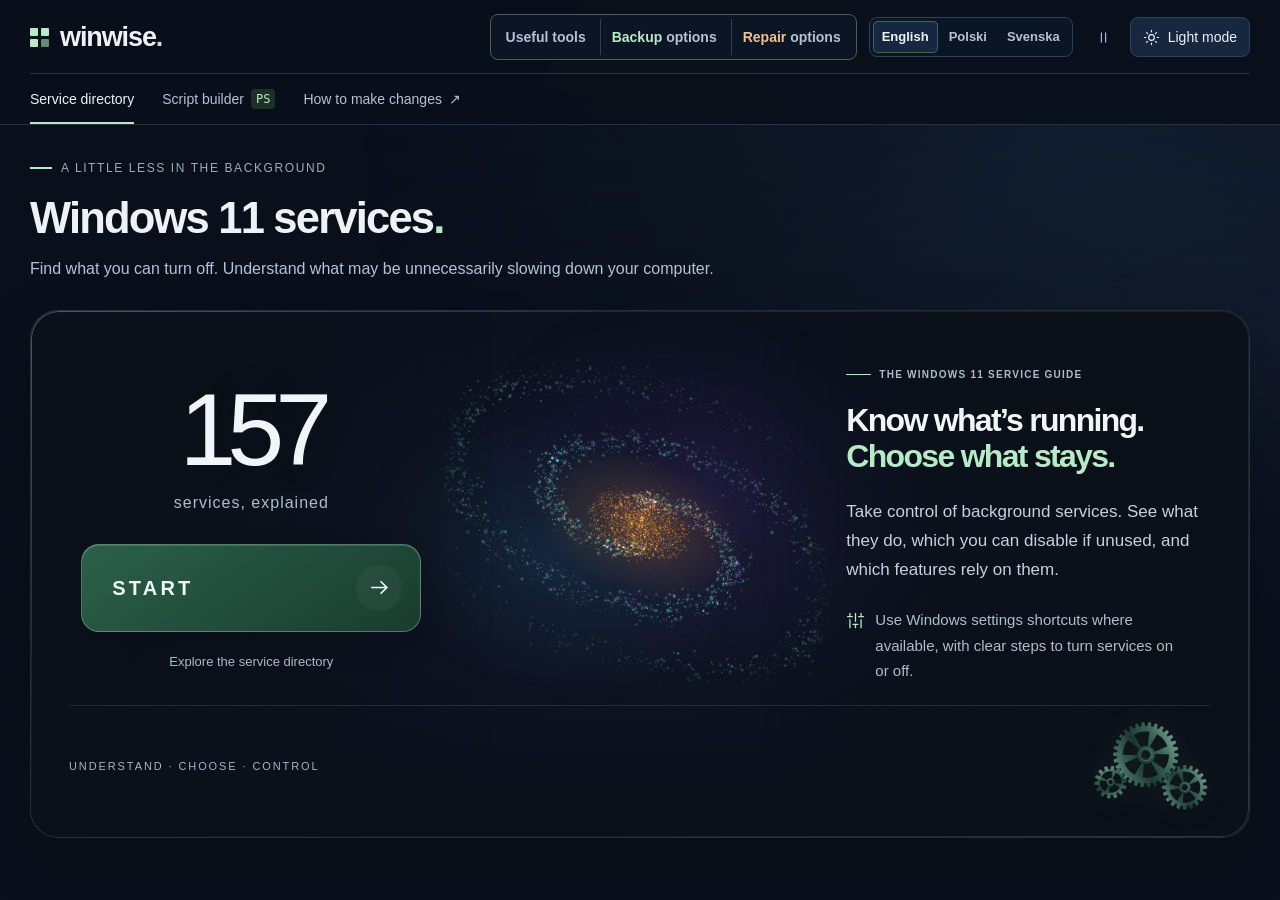
==== commit 8fba4e66: "Winwise 1.8.1: link previews Co-Authored-By: Claude Opus 5.5 <noreply@anthropic.com>" ====
--- a/index.html
+++ b/index.html
@@ -7,6 +7,17 @@
   <meta name="theme-color" content="#0a101b">
   <meta name="color-scheme" content="dark light">
   <meta name="description" content="Explore Windows 11 services and useful tools, understand privacy and performance tradeoffs, and build a PowerShell script with backup and restore instructions.">
+  <link rel="canonical" href="https://heliakon.github.io/winwise/">
+  <meta property="og:site_name" content="Winwise">
+  <meta property="og:type" content="website">
+  <meta property="og:title" content="Winwise — Windows 11 service guide">
+  <meta property="og:description" content="Explore Windows 11 services and useful tools, understand privacy and performance tradeoffs, and build a PowerShell script with backup and restore instructions.">
+  <meta property="og:url" content="https://heliakon.github.io/winwise/">
+  <meta property="og:image" content="https://heliakon.github.io/winwise/social-preview.jpg">
+  <meta property="og:image:width" content="1200">
+  <meta property="og:image:height" content="630">
+  <meta property="og:image:alt" content="Winwise: Know what's running. Choose what stays. A guide to Windows 11 services, plus a builder for a reversible PowerShell script.">
+  <meta name="twitter:card" content="summary_large_image">
   <title>Winwise — Windows 11 service guide</title>
   <link rel="icon" href="[data-uri]">
   <script>'use strict';
@@ -1108,7 +1119,7 @@
         <div class="backup-bottom"><p>Based on Microsoft documentation, checked in October and November 2026. Menu names and availability can change with Windows 11 updates.</p><a class="tools-directory-link" href="#directory" data-view="directory"><span aria-hidden="true">←</span> Back to services</a></div>
       </div>
     </section>
-    <footer class="site-footer"><span class="footer-wordmark">winwise.</span><p>v1.8 · <span data-i18n="footer.note">Independent guide. Not affiliated with Microsoft.</span></p><button data-dialog="sources" data-i18n="footer.sources">Scope &amp; sources <span aria-hidden="true">↗</span></button></footer>
+    <footer class="site-footer"><span class="footer-wordmark">winwise.</span><p>v1.8.1 · <span data-i18n="footer.note">Independent guide. Not affiliated with Microsoft.</span></p><button data-dialog="sources" data-i18n="footer.sources">Scope &amp; sources <span aria-hidden="true">↗</span></button></footer>
   </main>
   <dialog id="detail-dialog" class="detail-dialog" aria-labelledby="dialog-title"><div class="dialog-topline"><span id="dialog-eyebrow">SERVICE DETAILS</span><button id="close-dialog" class="icon-button" aria-label="Close details" data-i18n-attr="aria-label:dialog.close"><span data-icon="close"></span></button></div><div id="dialog-content"></div></dialog>
   <div id="toast" class="toast" role="status" aria-live="polite"></div>
@@ -1116,7 +1127,7 @@
 <script type="text/plain" id="winwise-template">#Requires -Version 5.1
 #Requires -RunAsAdministrator
 <#
-Winwise v1.8 - selected Windows 11 services
+Winwise v1.8.1 - selected Windows 11 services
 Review the selected names and tradeoffs before running on your own PC.
 Selecting Windows Search in the builder also selects Work Folders; its file sync stops.
 Preview: .\Winwise-Services.ps1 -WhatIf
